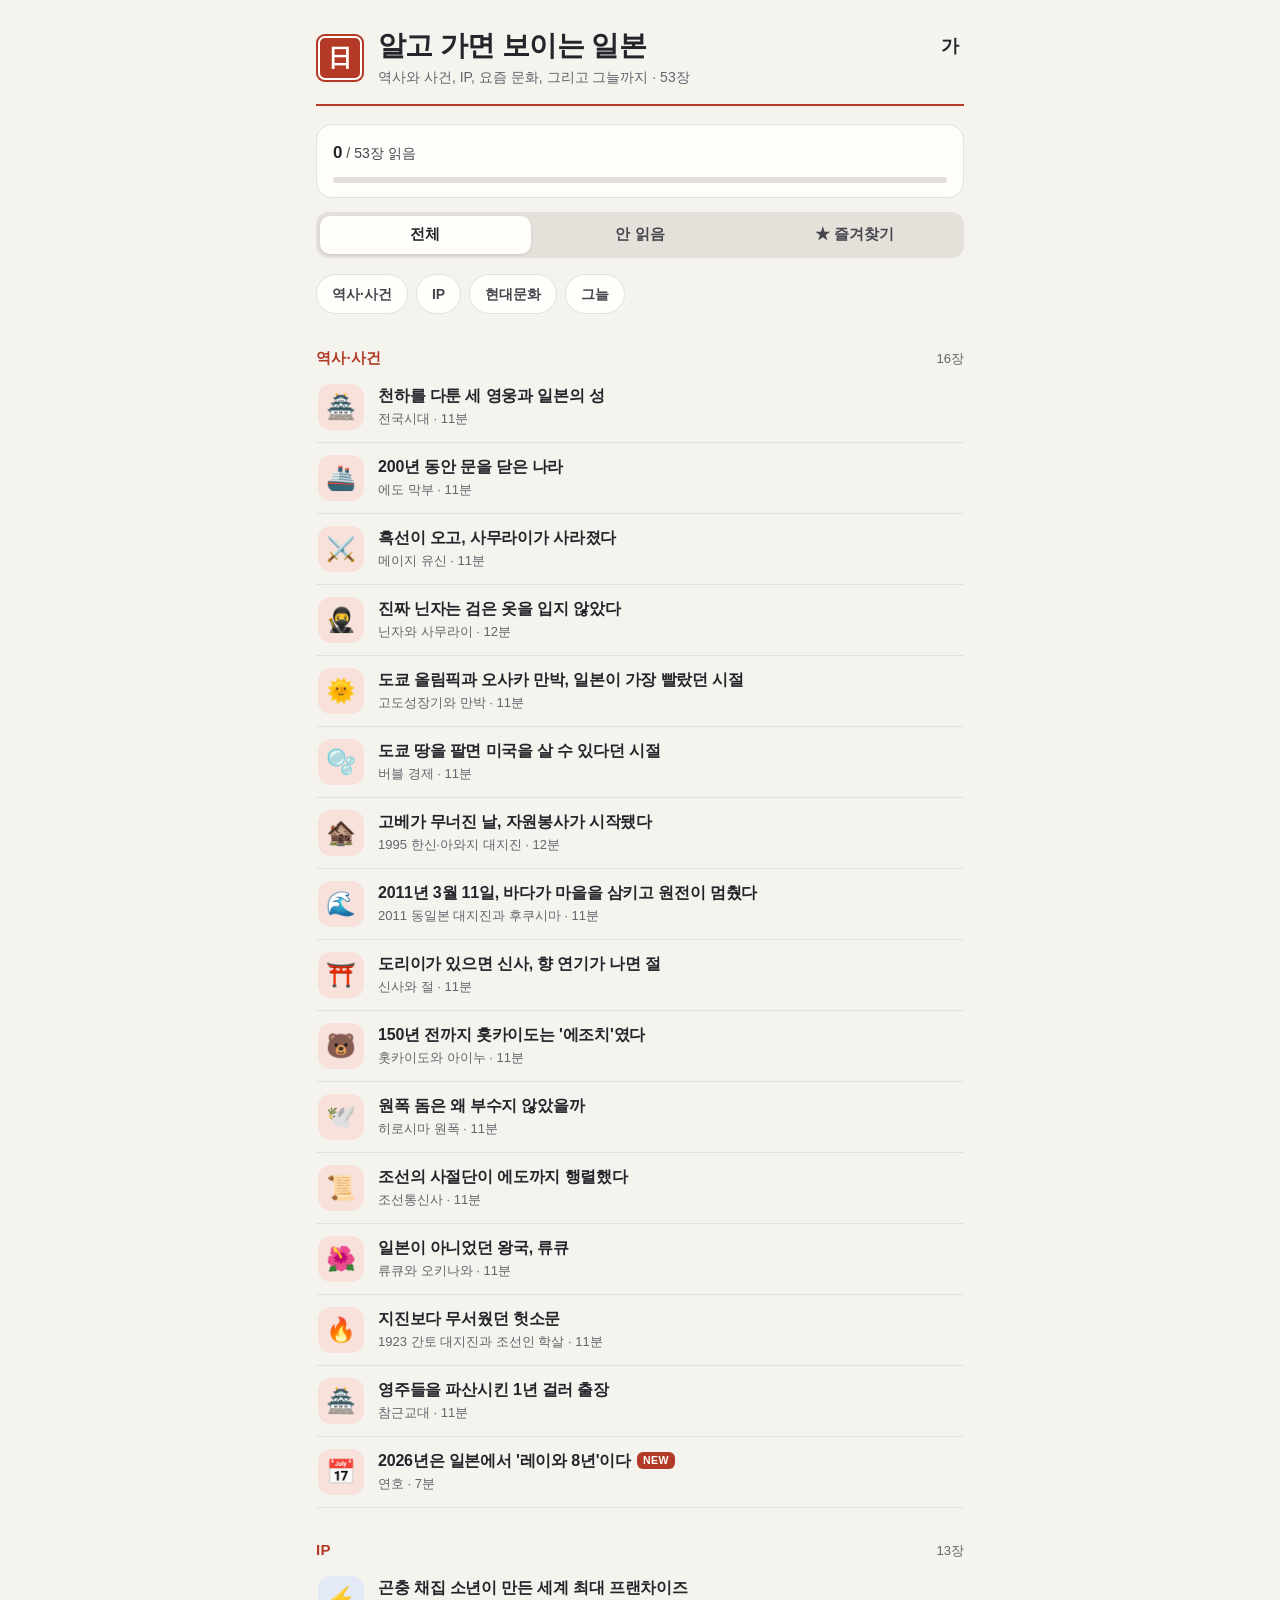
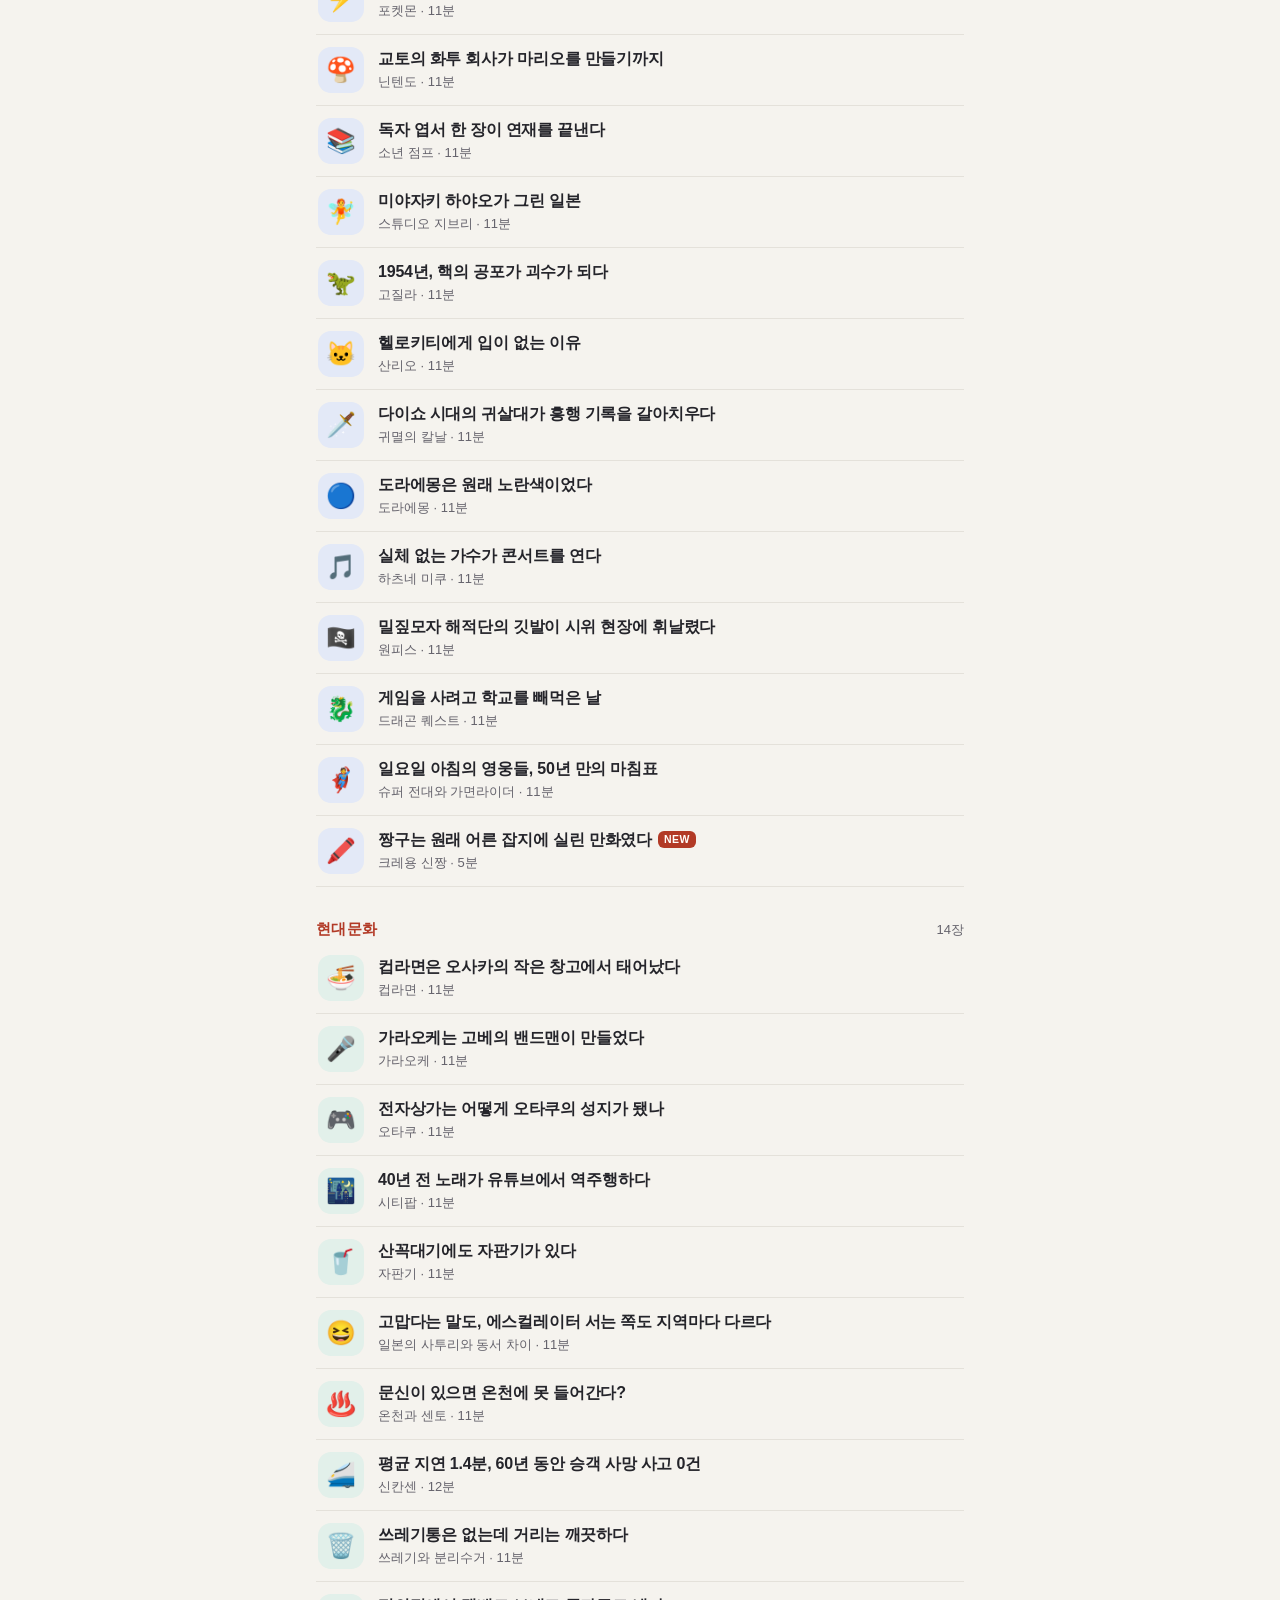
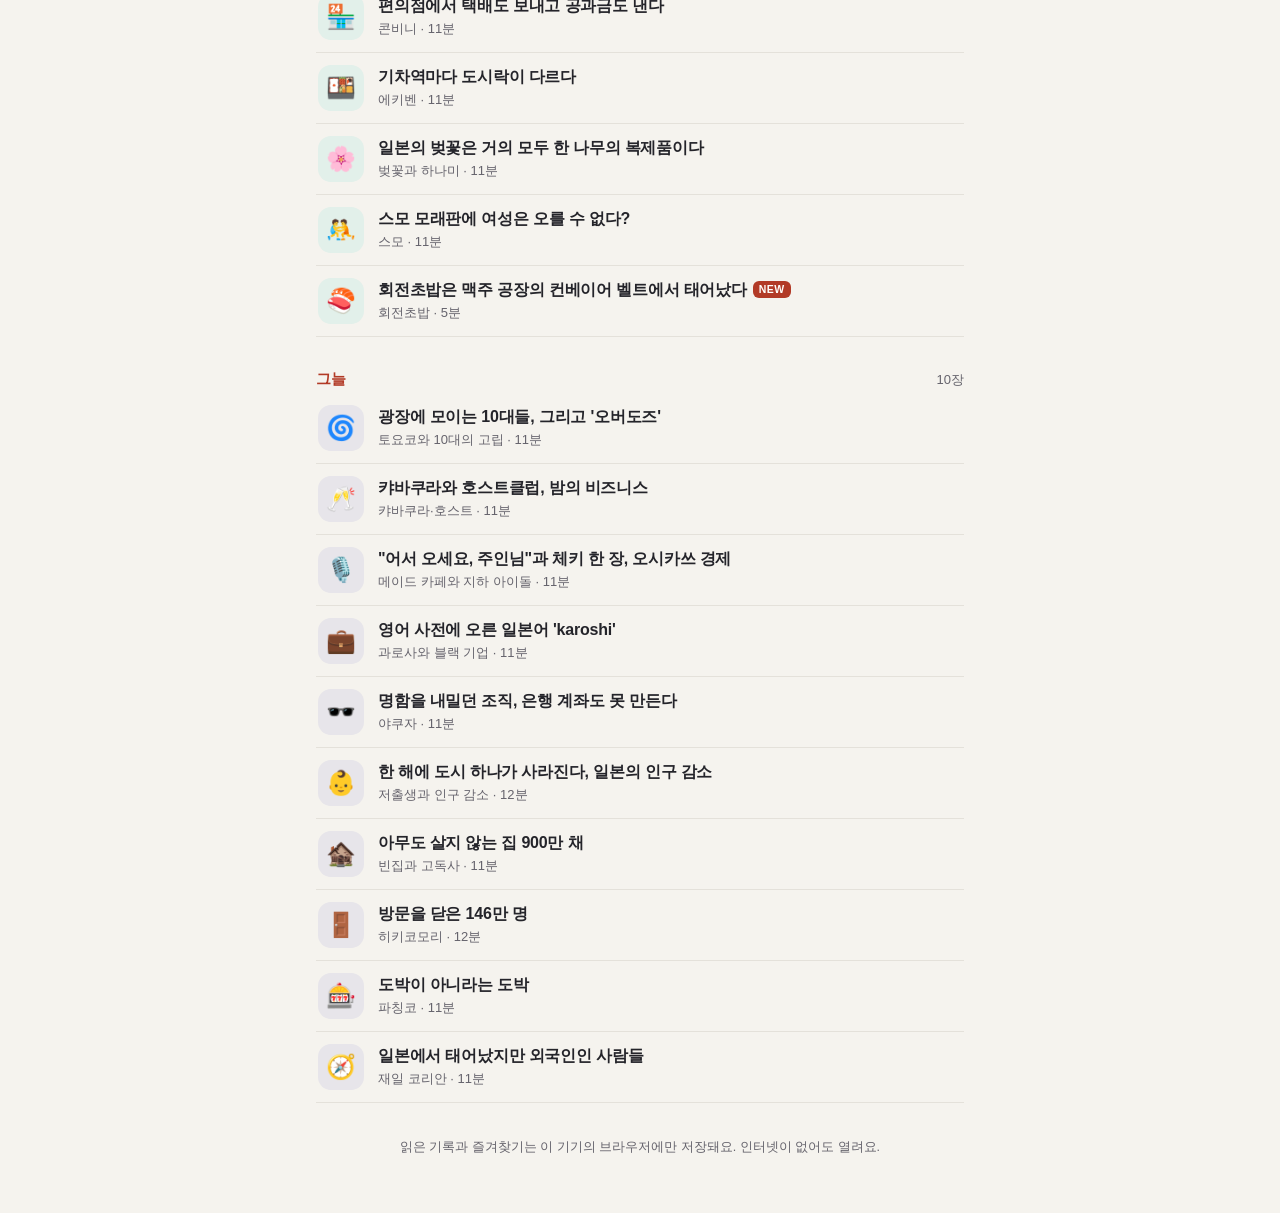
==== japan.html @ f86b81c9 "교양 앱 세 개 첫 배포 10분 상식, 알고 가면 보이는 일본, 알고 보면 새로운 한국을 HTML 파일 하나씩으로 올리고, 세 앱으로 가는 첫 화면(index.html)을 더했다." ====
<!doctype html>
<html lang="ko" data-app="japan" data-motif="waves">
<head>
<meta charset="utf-8">
<meta name="viewport" content="width=device-width,initial-scale=1,viewport-fit=cover">
<meta name="color-scheme" content="light dark">
<meta name="theme-color" content="#f5f3ee" media="(prefers-color-scheme: light)">
<meta name="theme-color" content="#141519" media="(prefers-color-scheme: dark)">
<title>알고 가면 보이는 일본</title>
<!--
  ✏️ 내용 고치는 법 (Claude 없이)
  메모장 같은 편집기로 이 파일을 열고 '카드 데이터 시작'을 검색하세요.
  · 카드 하나 = <article> 부터 </article> 까지 한 덩어리예요.
      id          영문·숫자 이름. 읽음·즐겨찾기 기록이 이 이름으로 저장되니 이미 있는 id는 바꾸지 마세요.
      data-group  묶음 이름. 목록의 묶음 순서는 파일에 처음 나오는 순서예요.
      data-topic  주제 한두 단어      data-emoji  아이콘 이모지      data-new  있으면 목록에 NEW 표시
      <h2>        카드 제목
      본문        <p>문단</p>  <h3>소제목</h3>  <ul><li>항목</li></ul>  <strong>강조</strong>  <aside>상자</aside>
                  (일본·한국 앱: <div class="scene">장면</div>, <div class="tip">💡 팁</div>)
  · 새 카드는 비슷한 카드 하나를 통째로 복사해 원하는 자리에 붙이고, id를 새 이름(예: n4)으로 바꾸면 돼요.
  · 목록, 장 수, 이전·다음 버튼, 읽는 시간은 파일을 열 때 카드 데이터를 보고 자동으로 만들어져요.
  · 카카오톡 미리보기처럼 자바스크립트가 꺼진 화면은 파일에 미리 적어 둔 목록을 보여 줘요.
    카드를 새로 넣었다면 작업 파일 폴더에서  python build.py --refresh "이 파일.html"  을 실행하면 그 목록도 맞춰져요.
-->
<script>(function(r){r.classList.add('js');r.lang='ko';r.dataset.app='japan';r.dataset.motif='waves';try{var t=JSON.parse(localStorage.getItem('culture:theme')||'"auto"');if(t!=='auto')r.dataset.theme=t;r.dataset.fs=JSON.parse(localStorage.getItem('culture:fs')||'1')}catch(e){}})(document.documentElement)</script>
<style>:root{--bg:#f5f3ee;--surface:#fffefb;--ink:#24242a;--ink2:#46454d;--mute:#65636c;--line:#e4e1da;--accent:#b23a26;--soft:#f7e5df;--hl:#f6d3c8;--info:#e8eef6;--infoInk:#22406a;--tip:#e8eef6;--tipInk:#22406a;--barbg:rgba(245,243,238,.97);--t0:#f7e1da;--t1:#e3e9f7;--t2:#e2f0ea;--t3:#e7e5ea;color-scheme:light;--fs:17px;--gut:16px}
@media (prefers-color-scheme:dark){:root:not([data-theme="light"]){--bg:#141519;--surface:#1d1e24;--ink:#e9e8ee;--ink2:#cfced6;--mute:#9b99a4;--line:#33343c;--accent:#f27c60;--soft:#3a221d;--hl:#55291f;--info:#1b2434;--infoInk:#b3c8e8;--tip:#1b2434;--tipInk:#b3c8e8;--barbg:rgba(20,21,25,.97);--t0:#3b231d;--t1:#1f2638;--t2:#1c3029;--t3:#2a2a30;color-scheme:dark}}
:root[data-theme="dark"]{--bg:#141519;--surface:#1d1e24;--ink:#e9e8ee;--ink2:#cfced6;--mute:#9b99a4;--line:#33343c;--accent:#f27c60;--soft:#3a221d;--hl:#55291f;--info:#1b2434;--infoInk:#b3c8e8;--tip:#1b2434;--tipInk:#b3c8e8;--barbg:rgba(20,21,25,.97);--t0:#3b231d;--t1:#1f2638;--t2:#1c3029;--t3:#2a2a30;color-scheme:dark}
:root[data-fs="0"]{--fs:15px}:root[data-fs="1"]{--fs:17px}:root[data-fs="2"]{--fs:19px}:root[data-fs="3"]{--fs:21px}
.grp[data-gi='0'] .tile{background:var(--t0)}.grp[data-gi='1'] .tile{background:var(--t1)}.grp[data-gi='2'] .tile{background:var(--t2)}.grp[data-gi='3'] .tile{background:var(--t3)}.grp[data-gi='4'] .tile{background:var(--t0)}.grp[data-gi='5'] .tile{background:var(--t1)}.grp[data-gi='6'] .tile{background:var(--t2)}.grp[data-gi='7'] .tile{background:var(--t3)}
*{box-sizing:border-box}
[hidden]{display:none!important}
html{-webkit-text-size-adjust:100%;text-size-adjust:100%;background:var(--bg)}
:root{padding-top:env(safe-area-inset-top,0px);padding-bottom:env(safe-area-inset-bottom,0px)}
body::before{content:"";position:fixed;inset:0 0 auto;height:env(safe-area-inset-top,0px);z-index:10;background:var(--bg)}
body{margin:0;background:var(--bg);color:var(--ink);font-family:-apple-system,BlinkMacSystemFont,"Apple SD Gothic Neo","Pretendard","Noto Sans KR","Malgun Gothic",sans-serif;font-size:16px;line-height:1.6;word-break:keep-all;overflow-wrap:break-word;-webkit-font-smoothing:antialiased;-webkit-tap-highlight-color:transparent}
a{color:inherit}
button{font:inherit;color:inherit;touch-action:manipulation;cursor:pointer}
html:not(.js) .js-only{display:none!important}
.wrap{max-width:680px;margin:0 auto;padding-block:0 56px;padding-left:max(var(--gut),env(safe-area-inset-left,0px));padding-right:max(var(--gut),env(safe-area-inset-right,0px))}

/* ── 화면 전환 ── */
.card{display:none}
html:not(.js) .card:target{display:block}
html:not(.js) body:has(.card:target) .home{display:none}
html.js .card.cur{display:block}
html.js[data-view="card"] .home{display:none}

/* ── 홈 ── */
.top{display:flex;align-items:flex-start;justify-content:space-between;gap:12px;padding:28px 0 6px}
.brand{display:flex;gap:14px;align-items:center;min-width:0}
.mark{flex:none;display:grid;place-items:center;width:48px;height:48px;border-radius:14px;background:var(--accent);color:var(--surface);font-weight:800;font-size:20px;letter-spacing:-.5px}
.top h1{margin:0;font-size:25px;line-height:1.3;letter-spacing:-.6px;font-weight:800}
.sub{margin:3px 0 0;color:var(--mute);font-size:14px;line-height:1.5}
html[data-motif="waves"] .mark{border-radius:9px;font-family:"Hiragino Mincho ProN","Yu Mincho","Noto Serif JP",serif;font-size:24px;font-weight:700;box-shadow:inset 0 0 0 2px var(--accent),inset 0 0 0 4px var(--surface)}
html[data-motif="waves"] .top{border-bottom:2px solid var(--accent);padding-bottom:16px;margin-bottom:4px}
html[data-motif="obang"] .home::before{content:"";display:block;height:5px;margin:0 calc(-1*var(--gut));background:linear-gradient(90deg,#2d68b0 0 20%,#c7392e 20% 40%,#e3b13b 40% 60%,#f3efe6 60% 80%,#2a2a2a 80%)}
html[data-motif="obang"] .mark{border-radius:50%}
html[data-motif="dots"] .mark{font-variant-numeric:tabular-nums;font-size:21px;letter-spacing:-1px}

.ib{flex:none;display:grid;place-items:center;width:44px;height:44px;margin:-4px -8px 0 0;border:0;border-radius:12px;background:transparent;font-size:18px;font-weight:700}
.ib:active{background:var(--soft)}

.stats{margin:18px 0 0;padding:14px 16px;border-radius:16px;background:var(--surface);border:1px solid var(--line)}
.sline{display:flex;justify-content:space-between;font-size:14px;color:var(--ink2)}
.sline b{font-size:17px;color:var(--ink)}
.nfav{color:var(--accent);font-weight:700}
.meter{height:6px;margin-top:10px;border-radius:9px;background:var(--line);overflow:hidden}
.meter i{display:block;height:100%;width:0;border-radius:9px;background:var(--accent);transition:width .4s}
.resume{display:flex;align-items:center;gap:10px;margin-top:12px;padding-top:12px;border-top:1px solid var(--line);text-decoration:none;font-size:14.5px}
.resume span{flex:none;color:var(--accent);font-weight:700}
.resume b{flex:1;min-width:0;font-weight:600;white-space:nowrap;overflow:hidden;text-overflow:ellipsis}
.resume::after{content:"›";color:var(--mute);font-size:20px;line-height:1}

.filters{display:flex;gap:4px;margin:14px 0 0;padding:4px;border-radius:13px;background:var(--line)}
.filters button{flex:1;min-height:38px;border:0;border-radius:10px;background:transparent;font-size:14.5px;font-weight:600;color:var(--ink2)}
.filters button[aria-selected="true"]{background:var(--surface);color:var(--ink);box-shadow:0 1px 3px rgba(0,0,0,.12)}

.chips{display:flex;gap:8px;overflow-x:auto;margin:14px calc(-1*var(--gut)) 0;padding:2px var(--gut);scrollbar-width:none}
.chips::-webkit-scrollbar{display:none}
.chips a{flex:none;padding:8px 15px;border-radius:999px;background:var(--surface);border:1px solid var(--line);font-size:14px;font-weight:600;color:var(--ink2);text-decoration:none}

.grp{scroll-margin-top:12px}
.gh{display:flex;justify-content:space-between;align-items:baseline;margin:30px 0 2px;font-size:15px;font-weight:800;color:var(--accent);letter-spacing:.02em}
.gc{font-size:13px;font-weight:500;color:var(--mute);letter-spacing:0}
.toc{list-style:none;margin:0;padding:0}
.toc li{border-bottom:1px solid var(--line);scroll-margin-top:30vh}
.toc a{display:flex;align-items:center;gap:14px;min-height:68px;padding:12px 2px;text-decoration:none}
.toc a:active{background:var(--soft)}
.tile{flex:none;display:grid;place-items:center;width:46px;height:46px;border-radius:13px;font-size:24px;line-height:1}
.t{flex:1;min-width:0;font-size:16px;font-weight:650;line-height:1.42;letter-spacing:-.2px}
.f{display:block;margin-top:2px;font-size:13px;font-weight:400;color:var(--mute);letter-spacing:0}
.new{display:inline-block;vertical-align:2px;margin-left:6px;padding:1px 6px;border-radius:6px;background:var(--accent);color:var(--surface);font-size:10.5px;font-weight:800;letter-spacing:.04em}
.st{flex:none;display:flex;gap:4px;color:var(--accent);font-size:15px;font-weight:700}
li.fav .st::before{content:"★"}
li.read .st::after{content:"✓"}
li.read .t{color:var(--mute)}
li.read .tile{opacity:.6}
li.flash{animation:flash 1.6s ease-out}
@keyframes flash{0%,30%{background:var(--soft)}100%{background:transparent}}
.empty{margin:36px 0;padding:22px;border-radius:16px;background:var(--surface);border:1px dashed var(--line);text-align:center;color:var(--ink2);font-size:15px}
.foot{margin:34px 0 0;text-align:center;font-size:12.5px;color:var(--mute)}

/* ── 카드 ── */
.bar{position:sticky;top:env(safe-area-inset-top,0px);z-index:5;display:flex;align-items:center;gap:2px;margin:0 calc(-1*var(--gut));padding:0 calc(var(--gut) - 6px);min-height:50px;background:var(--barbg);-webkit-backdrop-filter:saturate(1.5) blur(16px);backdrop-filter:saturate(1.5) blur(16px);border-bottom:1px solid var(--line)}
.back{flex:none;display:flex;align-items:center;min-height:44px;padding:0 10px 0 6px;font-size:16px;font-weight:600;color:var(--accent);text-decoration:none}
.bt{flex:1;min-width:0;text-align:center;font-size:13.5px;font-weight:600;color:var(--mute);white-space:nowrap;overflow:hidden;text-overflow:ellipsis}
.bar .ib{margin:0}
.fav{font-size:21px;color:var(--mute)}
.fav[aria-pressed="true"]{color:var(--accent)}
.prog{position:absolute;left:0;right:0;bottom:-1px;height:2px;background:var(--accent);transform:scaleX(0);transform-origin:0 50%}
.ch{padding:26px 0 6px}
.meta{font-size:13px;color:var(--mute);margin-bottom:10px;letter-spacing:.01em}
.card h2{margin:0 0 18px;font-size:calc(var(--fs) * 1.42);line-height:1.38;letter-spacing:-.03em;font-weight:800;text-wrap:balance}
.ch .em{display:block;font-size:44px;line-height:1;margin-bottom:14px}

.card{font-size:var(--fs);line-height:1.8;letter-spacing:-.005em}
.card p{margin:0 0 1.15em;text-wrap:pretty}
.card h3{margin:2.3em 0 .75em;font-size:1.13em;line-height:1.45;font-weight:750;letter-spacing:-.02em}
.card h3::before{content:"";display:block;width:22px;height:3px;margin-bottom:.8em;border-radius:3px;background:var(--accent)}
.card ul{margin:0 0 1.15em;padding-left:1.15em}
.card li{margin:.35em 0;padding-left:.15em}
.card li::marker{color:var(--accent)}
.card strong{font-weight:700;background:linear-gradient(transparent 60%,var(--hl) 60%);padding:0 1px}
.card aside,.card .tip{margin:0 0 1.15em;padding:14px 16px;border-radius:14px;background:var(--info);color:var(--infoInk);font-size:.93em;line-height:1.72}
.card aside strong,.card .tip strong{background:none;color:inherit}
.card .scene{margin:0 0 1.6em;padding:3px 0 3px 15px;border-left:3px solid var(--accent);color:var(--ink2)}
.card .tag{display:block;margin-bottom:5px;font-size:12.5px;font-weight:700;color:var(--accent);letter-spacing:.02em}
.card .key{margin:1.4em 0 1.15em;padding:14px 16px;border-radius:14px;background:var(--soft);font-weight:700}

.end{margin-top:2.6em;padding-top:22px;border-top:1px solid var(--line)}
.done-btn{display:flex;align-items:center;justify-content:center;gap:8px;width:100%;min-height:54px;border:1.5px solid var(--accent);border-radius:15px;background:transparent;color:var(--accent);font-size:16px;font-weight:700}
.done-btn .ck{display:grid;place-items:center;width:22px;height:22px;border-radius:50%;border:1.5px solid currentColor;font-size:13px}
.done-btn[aria-pressed="true"]{background:var(--accent);color:var(--surface)}
.pager{display:grid;grid-template-columns:1fr 1fr;gap:10px;margin-top:14px}
.pager a,.pager .done{display:flex;flex-direction:column;gap:4px;min-height:84px;padding:12px 14px;border-radius:14px;background:var(--surface);border:1px solid var(--line);text-decoration:none;font-size:14.5px;font-weight:600;line-height:1.45}
.pager a span,.pager .done span{font-size:12.5px;font-weight:700;color:var(--accent)}
.pager .nx,.pager .done{text-align:right}

.tolist{display:block;margin:16px 0 0;padding:10px;text-align:center;font-size:14.5px;font-weight:600;color:var(--mute);text-decoration:none}

/* ── 자바스크립트가 꺼진 화면(파일 미리보기 등) ── */
.nojs-back{display:none}
html:not(.js) body:has(.card:target) .nojs-back{position:sticky;top:env(safe-area-inset-top,0px);z-index:5;display:inline-flex;align-items:center;min-height:40px;margin:10px 0 0;padding:0 16px;border-radius:999px;background:var(--surface);border:1px solid var(--line);font-size:15px;font-weight:700;color:var(--accent);text-decoration:none}
html:not(.js) .card{scroll-margin-top:calc(60px + env(safe-area-inset-top,0px))}
html:not(.js) .card::before{content:attr(data-emoji) "  " attr(data-group) " · " attr(data-topic);display:block;padding:22px 0 10px;font-size:14px;line-height:1.5;color:var(--mute)}

/* ── 설정 시트 ── */
.sheet{position:fixed;inset:0;z-index:20;display:flex;align-items:flex-end;background:rgba(0,0,0,.38);animation:fade .18s}
.panel{width:100%;max-width:680px;margin:0 auto;padding:8px max(20px,env(safe-area-inset-right,0px)) calc(18px + env(safe-area-inset-bottom,0px)) max(20px,env(safe-area-inset-left,0px));border-radius:22px 22px 0 0;background:var(--surface);animation:up .22s cubic-bezier(.2,.8,.3,1)}
.grab{width:38px;height:5px;margin:0 auto 12px;border-radius:5px;background:var(--line)}
.panel h2{margin:0 0 14px;font-size:18px}
.row{margin:0 0 14px}
.rl{display:block;margin-bottom:7px;font-size:13.5px;font-weight:700;color:var(--mute)}
.seg{display:flex;gap:4px;padding:4px;border-radius:13px;background:var(--line)}
.seg button{flex:1;min-height:40px;border:0;border-radius:10px;background:transparent;font-size:14.5px;font-weight:600;color:var(--ink2)}
.seg button[aria-pressed="true"]{background:var(--bg);color:var(--ink);box-shadow:0 1px 3px rgba(0,0,0,.14)}
.preview{margin:0 0 18px;padding:12px 14px;border-radius:12px;background:var(--bg);font-size:var(--fs);line-height:1.75}
.reset,.close{display:block;width:100%;min-height:48px;border:0;border-radius:13px;font-size:15.5px;font-weight:700}
.reset{background:transparent;color:var(--mute);font-weight:600;margin-bottom:6px}
.reset[data-armed]{color:var(--accent);font-weight:700}
.close{background:var(--accent);color:var(--surface)}
.toast{position:fixed;left:50%;bottom:calc(24px + env(safe-area-inset-bottom,0px));z-index:30;max-width:calc(100% - 40px);padding:11px 18px;border-radius:999px;background:var(--ink);color:var(--bg);font-size:14.5px;font-weight:600;opacity:0;transform:translate(-50%,12px);transition:opacity .2s,transform .2s;pointer-events:none}
.toast.on{opacity:1;transform:translate(-50%,0)}
@keyframes fade{from{opacity:0}}
@keyframes up{from{transform:translateY(40px);opacity:.4}}
@media (prefers-reduced-motion:reduce){*{animation:none!important;transition:none!important}}
@media (min-width:700px){.top h1{font-size:28px}.card h2{font-size:calc(var(--fs) * 1.55)}}
</style>
</head>
<body>
<div class="wrap">
<div class="home" id="list">
<header class="top"><div class="brand"><span class="mark">日</span><div><h1>알고 가면 보이는 일본</h1><p class="sub">역사와 사건, IP, 요즘 문화, 그리고 그늘까지 · <span class="ntotal">53</span>장</p></div></div>
<button class="ib aa js-only" type="button" aria-label="읽기 설정">가</button></header>
<div class="stats js-only"><div class="sline"><span><b class="nread">0</b> / <span class="ntotal">53</span>장 읽음</span><span class="nfav"></span></div><div class="meter"><i></i></div>
<a class="resume" hidden href="#"><span>이어 읽기</span><b></b></a></div>
<div class="filters js-only" role="tablist"><button type="button" data-f="all" aria-selected="true">전체</button><button type="button" data-f="unread" aria-selected="false">안 읽음</button><button type="button" data-f="fav" aria-selected="false">★ 즐겨찾기</button></div>
<nav class="chips"><a href="#g0">역사·사건</a><a href="#g1">IP</a><a href="#g2">현대문화</a><a href="#g3">그늘</a></nav>
<p class="empty" hidden></p>
<div id="toc"><section class="grp" id="g0" data-gi="0"><h2 class="gh">역사·사건<span class="gc"><span class="gread"></span>16장</span></h2><ol class="toc"><li id="i-c0" data-id="c0"><a href="#c0"><span class="tile">🏯</span><span class="t">천하를 다툰 세 영웅과 일본의 성<span class="f">전국시대 · 11분</span></span><span class="st" aria-hidden="true"></span></a></li><li id="i-c1" data-id="c1"><a href="#c1"><span class="tile">🚢</span><span class="t">200년 동안 문을 닫은 나라<span class="f">에도 막부 · 11분</span></span><span class="st" aria-hidden="true"></span></a></li><li id="i-c2" data-id="c2"><a href="#c2"><span class="tile">⚔️</span><span class="t">흑선이 오고, 사무라이가 사라졌다<span class="f">메이지 유신 · 11분</span></span><span class="st" aria-hidden="true"></span></a></li><li id="i-c3" data-id="c3"><a href="#c3"><span class="tile">🥷</span><span class="t">진짜 닌자는 검은 옷을 입지 않았다<span class="f">닌자와 사무라이 · 12분</span></span><span class="st" aria-hidden="true"></span></a></li><li id="i-c4" data-id="c4"><a href="#c4"><span class="tile">🌞</span><span class="t">도쿄 올림픽과 오사카 만박, 일본이 가장 빨랐던 시절<span class="f">고도성장기와 만박 · 11분</span></span><span class="st" aria-hidden="true"></span></a></li><li id="i-c5" data-id="c5"><a href="#c5"><span class="tile">🫧</span><span class="t">도쿄 땅을 팔면 미국을 살 수 있다던 시절<span class="f">버블 경제 · 11분</span></span><span class="st" aria-hidden="true"></span></a></li><li id="i-c6" data-id="c6"><a href="#c6"><span class="tile">🏚️</span><span class="t">고베가 무너진 날, 자원봉사가 시작됐다<span class="f">1995 한신·아와지 대지진 · 12분</span></span><span class="st" aria-hidden="true"></span></a></li><li id="i-c7" data-id="c7"><a href="#c7"><span class="tile">🌊</span><span class="t">2011년 3월 11일, 바다가 마을을 삼키고 원전이 멈췄다<span class="f">2011 동일본 대지진과 후쿠시마 · 11분</span></span><span class="st" aria-hidden="true"></span></a></li><li id="i-c8" data-id="c8"><a href="#c8"><span class="tile">⛩️</span><span class="t">도리이가 있으면 신사, 향 연기가 나면 절<span class="f">신사와 절 · 11분</span></span><span class="st" aria-hidden="true"></span></a></li><li id="i-c9" data-id="c9"><a href="#c9"><span class="tile">🐻</span><span class="t">150년 전까지 홋카이도는 '에조치'였다<span class="f">홋카이도와 아이누 · 11분</span></span><span class="st" aria-hidden="true"></span></a></li><li id="i-c10" data-id="c10"><a href="#c10"><span class="tile">🕊️</span><span class="t">원폭 돔은 왜 부수지 않았을까<span class="f">히로시마 원폭 · 11분</span></span><span class="st" aria-hidden="true"></span></a></li><li id="i-c11" data-id="c11"><a href="#c11"><span class="tile">📜</span><span class="t">조선의 사절단이 에도까지 행렬했다<span class="f">조선통신사 · 11분</span></span><span class="st" aria-hidden="true"></span></a></li><li id="i-c12" data-id="c12"><a href="#c12"><span class="tile">🌺</span><span class="t">일본이 아니었던 왕국, 류큐<span class="f">류큐와 오키나와 · 11분</span></span><span class="st" aria-hidden="true"></span></a></li><li id="i-c13" data-id="c13"><a href="#c13"><span class="tile">🔥</span><span class="t">지진보다 무서웠던 헛소문<span class="f">1923 간토 대지진과 조선인 학살 · 11분</span></span><span class="st" aria-hidden="true"></span></a></li><li id="i-c14" data-id="c14"><a href="#c14"><span class="tile">🏯</span><span class="t">영주들을 파산시킨 1년 걸러 출장<span class="f">참근교대 · 11분</span></span><span class="st" aria-hidden="true"></span></a></li><li id="i-n1" data-id="n1"><a href="#n1"><span class="tile">📅</span><span class="t">2026년은 일본에서 '레이와 8년'이다<span class="new">NEW</span><span class="f">연호 · 7분</span></span><span class="st" aria-hidden="true"></span></a></li></ol></section><section class="grp" id="g1" data-gi="1"><h2 class="gh">IP<span class="gc"><span class="gread"></span>13장</span></h2><ol class="toc"><li id="i-c15" data-id="c15"><a href="#c15"><span class="tile">⚡</span><span class="t">곤충 채집 소년이 만든 세계 최대 프랜차이즈<span class="f">포켓몬 · 11분</span></span><span class="st" aria-hidden="true"></span></a></li><li id="i-c16" data-id="c16"><a href="#c16"><span class="tile">🍄</span><span class="t">교토의 화투 회사가 마리오를 만들기까지<span class="f">닌텐도 · 11분</span></span><span class="st" aria-hidden="true"></span></a></li><li id="i-c17" data-id="c17"><a href="#c17"><span class="tile">📚</span><span class="t">독자 엽서 한 장이 연재를 끝낸다<span class="f">소년 점프 · 11분</span></span><span class="st" aria-hidden="true"></span></a></li><li id="i-c18" data-id="c18"><a href="#c18"><span class="tile">🧚</span><span class="t">미야자키 하야오가 그린 일본<span class="f">스튜디오 지브리 · 11분</span></span><span class="st" aria-hidden="true"></span></a></li><li id="i-c19" data-id="c19"><a href="#c19"><span class="tile">🦖</span><span class="t">1954년, 핵의 공포가 괴수가 되다<span class="f">고질라 · 11분</span></span><span class="st" aria-hidden="true"></span></a></li><li id="i-c20" data-id="c20"><a href="#c20"><span class="tile">🐱</span><span class="t">헬로키티에게 입이 없는 이유<span class="f">산리오 · 11분</span></span><span class="st" aria-hidden="true"></span></a></li><li id="i-c21" data-id="c21"><a href="#c21"><span class="tile">🗡️</span><span class="t">다이쇼 시대의 귀살대가 흥행 기록을 갈아치우다<span class="f">귀멸의 칼날 · 11분</span></span><span class="st" aria-hidden="true"></span></a></li><li id="i-c22" data-id="c22"><a href="#c22"><span class="tile">🔵</span><span class="t">도라에몽은 원래 노란색이었다<span class="f">도라에몽 · 11분</span></span><span class="st" aria-hidden="true"></span></a></li><li id="i-c23" data-id="c23"><a href="#c23"><span class="tile">🎵</span><span class="t">실체 없는 가수가 콘서트를 연다<span class="f">하츠네 미쿠 · 11분</span></span><span class="st" aria-hidden="true"></span></a></li><li id="i-c24" data-id="c24"><a href="#c24"><span class="tile">🏴‍☠️</span><span class="t">밀짚모자 해적단의 깃발이 시위 현장에 휘날렸다<span class="f">원피스 · 11분</span></span><span class="st" aria-hidden="true"></span></a></li><li id="i-c25" data-id="c25"><a href="#c25"><span class="tile">🐉</span><span class="t">게임을 사려고 학교를 빼먹은 날<span class="f">드래곤 퀘스트 · 11분</span></span><span class="st" aria-hidden="true"></span></a></li><li id="i-c26" data-id="c26"><a href="#c26"><span class="tile">🦸</span><span class="t">일요일 아침의 영웅들, 50년 만의 마침표<span class="f">슈퍼 전대와 가면라이더 · 11분</span></span><span class="st" aria-hidden="true"></span></a></li><li id="i-n2" data-id="n2"><a href="#n2"><span class="tile">🖍️</span><span class="t">짱구는 원래 어른 잡지에 실린 만화였다<span class="new">NEW</span><span class="f">크레용 신짱 · 5분</span></span><span class="st" aria-hidden="true"></span></a></li></ol></section><section class="grp" id="g2" data-gi="2"><h2 class="gh">현대문화<span class="gc"><span class="gread"></span>14장</span></h2><ol class="toc"><li id="i-c27" data-id="c27"><a href="#c27"><span class="tile">🍜</span><span class="t">컵라면은 오사카의 작은 창고에서 태어났다<span class="f">컵라면 · 11분</span></span><span class="st" aria-hidden="true"></span></a></li><li id="i-c28" data-id="c28"><a href="#c28"><span class="tile">🎤</span><span class="t">가라오케는 고베의 밴드맨이 만들었다<span class="f">가라오케 · 11분</span></span><span class="st" aria-hidden="true"></span></a></li><li id="i-c29" data-id="c29"><a href="#c29"><span class="tile">🎮</span><span class="t">전자상가는 어떻게 오타쿠의 성지가 됐나<span class="f">오타쿠 · 11분</span></span><span class="st" aria-hidden="true"></span></a></li><li id="i-c30" data-id="c30"><a href="#c30"><span class="tile">🌃</span><span class="t">40년 전 노래가 유튜브에서 역주행하다<span class="f">시티팝 · 11분</span></span><span class="st" aria-hidden="true"></span></a></li><li id="i-c31" data-id="c31"><a href="#c31"><span class="tile">🥤</span><span class="t">산꼭대기에도 자판기가 있다<span class="f">자판기 · 11분</span></span><span class="st" aria-hidden="true"></span></a></li><li id="i-c32" data-id="c32"><a href="#c32"><span class="tile">😆</span><span class="t">고맙다는 말도, 에스컬레이터 서는 쪽도 지역마다 다르다<span class="f">일본의 사투리와 동서 차이 · 11분</span></span><span class="st" aria-hidden="true"></span></a></li><li id="i-c33" data-id="c33"><a href="#c33"><span class="tile">♨️</span><span class="t">문신이 있으면 온천에 못 들어간다?<span class="f">온천과 센토 · 11분</span></span><span class="st" aria-hidden="true"></span></a></li><li id="i-c34" data-id="c34"><a href="#c34"><span class="tile">🚄</span><span class="t">평균 지연 1.4분, 60년 동안 승객 사망 사고 0건<span class="f">신칸센 · 12분</span></span><span class="st" aria-hidden="true"></span></a></li><li id="i-c35" data-id="c35"><a href="#c35"><span class="tile">🗑️</span><span class="t">쓰레기통은 없는데 거리는 깨끗하다<span class="f">쓰레기와 분리수거 · 11분</span></span><span class="st" aria-hidden="true"></span></a></li><li id="i-c36" data-id="c36"><a href="#c36"><span class="tile">🏪</span><span class="t">편의점에서 택배도 보내고 공과금도 낸다<span class="f">콘비니 · 11분</span></span><span class="st" aria-hidden="true"></span></a></li><li id="i-c37" data-id="c37"><a href="#c37"><span class="tile">🍱</span><span class="t">기차역마다 도시락이 다르다<span class="f">에키벤 · 11분</span></span><span class="st" aria-hidden="true"></span></a></li><li id="i-c38" data-id="c38"><a href="#c38"><span class="tile">🌸</span><span class="t">일본의 벚꽃은 거의 모두 한 나무의 복제품이다<span class="f">벚꽃과 하나미 · 11분</span></span><span class="st" aria-hidden="true"></span></a></li><li id="i-c39" data-id="c39"><a href="#c39"><span class="tile">🤼</span><span class="t">스모 모래판에 여성은 오를 수 없다?<span class="f">스모 · 11분</span></span><span class="st" aria-hidden="true"></span></a></li><li id="i-n3" data-id="n3"><a href="#n3"><span class="tile">🍣</span><span class="t">회전초밥은 맥주 공장의 컨베이어 벨트에서 태어났다<span class="new">NEW</span><span class="f">회전초밥 · 5분</span></span><span class="st" aria-hidden="true"></span></a></li></ol></section><section class="grp" id="g3" data-gi="3"><h2 class="gh">그늘<span class="gc"><span class="gread"></span>10장</span></h2><ol class="toc"><li id="i-c40" data-id="c40"><a href="#c40"><span class="tile">🌀</span><span class="t">광장에 모이는 10대들, 그리고 '오버도즈'<span class="f">토요코와 10대의 고립 · 11분</span></span><span class="st" aria-hidden="true"></span></a></li><li id="i-c41" data-id="c41"><a href="#c41"><span class="tile">🥂</span><span class="t">캬바쿠라와 호스트클럽, 밤의 비즈니스<span class="f">캬바쿠라·호스트 · 11분</span></span><span class="st" aria-hidden="true"></span></a></li><li id="i-c42" data-id="c42"><a href="#c42"><span class="tile">🎙️</span><span class="t">"어서 오세요, 주인님"과 체키 한 장, 오시카쓰 경제<span class="f">메이드 카페와 지하 아이돌 · 11분</span></span><span class="st" aria-hidden="true"></span></a></li><li id="i-c43" data-id="c43"><a href="#c43"><span class="tile">💼</span><span class="t">영어 사전에 오른 일본어 'karoshi'<span class="f">과로사와 블랙 기업 · 11분</span></span><span class="st" aria-hidden="true"></span></a></li><li id="i-c44" data-id="c44"><a href="#c44"><span class="tile">🕶️</span><span class="t">명함을 내밀던 조직, 은행 계좌도 못 만든다<span class="f">야쿠자 · 11분</span></span><span class="st" aria-hidden="true"></span></a></li><li id="i-c45" data-id="c45"><a href="#c45"><span class="tile">👶</span><span class="t">한 해에 도시 하나가 사라진다, 일본의 인구 감소<span class="f">저출생과 인구 감소 · 12분</span></span><span class="st" aria-hidden="true"></span></a></li><li id="i-c46" data-id="c46"><a href="#c46"><span class="tile">🏚️</span><span class="t">아무도 살지 않는 집 900만 채<span class="f">빈집과 고독사 · 11분</span></span><span class="st" aria-hidden="true"></span></a></li><li id="i-c47" data-id="c47"><a href="#c47"><span class="tile">🚪</span><span class="t">방문을 닫은 146만 명<span class="f">히키코모리 · 12분</span></span><span class="st" aria-hidden="true"></span></a></li><li id="i-c48" data-id="c48"><a href="#c48"><span class="tile">🎰</span><span class="t">도박이 아니라는 도박<span class="f">파칭코 · 11분</span></span><span class="st" aria-hidden="true"></span></a></li><li id="i-c49" data-id="c49"><a href="#c49"><span class="tile">🧭</span><span class="t">일본에서 태어났지만 외국인인 사람들<span class="f">재일 코리안 · 11분</span></span><span class="st" aria-hidden="true"></span></a></li></ol></section></div>
<p class="foot">읽은 기록과 즐겨찾기는 이 기기의 브라우저에만 저장돼요. 인터넷이 없어도 열려요.</p>
</div>
<a class="nojs-back" href="#list">‹ 목록</a>

<!-- ═══════════════ 카드 데이터 시작 ═══════════════ -->
<main id="cards">
<article class="card" id="c0" data-group="역사·사건" data-topic="전국시대" data-emoji="🏯">
<h2>천하를 다툰 세 영웅과 일본의 성</h2>
<div class="scene"><span class="tag">👀 장면</span>게임 『노부나가의 야망』을 켜면 일본 지도가 수십 개의 색으로 조각나 있어요. 각 색은 서로 싸우는 영주, 다이묘의 땅이에요. 『인왕』이나 『세키로』 같은 게임도 이 시대의 피 튀기는 전장을 배경으로 하죠.<br>그리고 일본을 여행하면 어느 지방에 가든 이 시대에 쌓은 성과 그 흔적을 만나요. 효고현의 새하얀 히메지성, 나가노현의 검은 마쓰모토성, 규슈의 구마모토성, 그리고 도심 한가운데 솟은 오사카성까지요.</div>
<h3>백 년 동안의 전쟁</h3>
<p>15세기 후반, 일본의 권력은 무너져 있었어요. 형식상으로는 교토의 천황과 무로마치 막부의 쇼군이 있었지만, 실제로 나라를 다스릴 힘이 없었어요.<br>1467년 쇼군의 후계자 다툼을 두고 '오닌의 난'이 벌어졌어요. 교토가 잿더미가 될 만큼 10년 넘게 이어진 이 싸움 뒤로, 전국의 영주들은 쇼군의 말을 듣지 않고 서로 땅을 빼앗으며 싸우기 시작했어요.<br>이렇게 약 100년 동안 전국이 전쟁터가 된 시대를 <strong>전국시대(戦国時代, 센고쿠 지다이)</strong> 라고 불러요.</p>
<p>이 혼란을 끝낸 게 세 사람이에요. 오다 노부나가, 도요토미 히데요시, 도쿠가와 이에야스. 일본 사람들은 이 셋을 '세 영웅(三英傑)'이라고 불러요.</p>
<h3>오다 노부나가, 기존 질서를 부순 사람</h3>
<p>노부나가는 지금의 나고야 근처, 오와리 지방의 작은 영주 집안에서 태어났어요. 젊은 시절 이상한 옷차림으로 돌아다녀 '오와리의 멍청이'라는 소리를 들었어요.<br>그런데 1560년, 그는 일본을 놀라게 해요. 2만 명이 넘는 대군을 이끌고 교토로 향하던 강력한 영주 이마가와 요시모토를, 훨씬 적은 병력으로 기습해 쓰러뜨렸거든요. '오케하자마 전투'예요.</p>
<p>노부나가는 새로운 것을 과감하게 받아들였어요.</p>
<ul><li>조총: 포르투갈 사람들이 전해 준 신무기 조총을 대량으로 사들여 전투에 썼어요. 1575년 나가시노 전투에서 조총 부대로 강력한 기마 군단을 무너뜨린 것으로 유명해요</li><li>자유 시장: 상인 조합의 특권을 없애고 누구나 장사할 수 있게 해서 경제를 살렸어요</li><li>기독교 선교사: 서양 문물에 호기심이 많아 선교사들을 만나고 교회를 짓게 허락했어요</li></ul>
<p>반면 자신에게 맞서는 세력은 가차 없이 짓밟았어요. 1571년에는 반대 세력과 손잡은 거대 사찰 엔랴쿠지를 불태우고 수많은 승려와 사람들을 죽였어요. 그래서 게임과 애니에서 노부나가는 흔히 '마왕'으로 그려져요.</p>
<p>천하 통일을 눈앞에 둔 1582년, 노부나가는 교토의 혼노지라는 절에 머물다 가장 믿던 부하 아케치 미쓰히데의 배신으로 목숨을 잃어요. 이 '혼노지의 변'은 일본 역사 최대의 미스터리 가운데 하나라, 지금도 배신의 이유를 두고 온갖 추측이 나와요.</p>
<h3>도요토미 히데요시, 농민에서 천하인으로</h3>
<p>노부나가의 뜻을 이어받은 건 도요토미 히데요시예요. 그는 무사도 아닌 가난한 농민 출신이었어요.<br>노부나가의 짚신을 품에 넣어 따뜻하게 데워 두었다가 신겨 드려 눈에 들었다는 유명한 일화가 전해져요. 지어낸 이야기일 가능성이 높지만, 그만큼 눈치 빠르고 사람 마음을 잘 읽는 인물로 기억돼요.</p>
<p>히데요시는 1590년 마침내 일본 전국을 통일했어요. 그리고 1583년부터 오사카에 거대한 성을 쌓기 시작했어요. 이게 오사카성이에요. 금박을 입힌 화려한 성은 그의 권력을 상징했어요.<br>그는 전국의 논밭을 조사해 세금을 정하고, 농민들이 가진 칼과 무기를 거둬들여 무사와 농민의 신분을 분명히 나눴어요. 농민 출신인 그가 다른 농민이 자기처럼 올라오지 못하게 문을 닫은 셈이죠.</p>
<aside>한국 사람에게 히데요시는 다른 이름으로 기억돼요. 1592년 조선을 침략한 임진왜란의 장본인이에요.<br>7년에 걸친 전쟁은 조선 땅에 큰 상처를 남겼고, 이순신 장군의 활약도 이 전쟁에서 나왔어요. 1598년 히데요시가 병으로 죽자 일본군은 철수했어요. 이때 조선에서 끌려간 도공들이 일본 도자기 문화를 크게 바꿔 놓기도 했어요.</aside>
<h3>도쿠가와 이에야스, 기다린 사람</h3>
<p>마지막 승자는 도쿠가와 이에야스예요. 어린 시절 다른 영주의 인질로 자라며 참는 법을 배운 사람이었어요.<br>히데요시가 살아 있는 동안 그는 충실한 부하로 엎드려 있었어요. 그리고 히데요시가 죽자 움직였죠. 1600년 '세키가하라 전투'에서 도요토미 쪽 세력을 꺾고, 1603년 에도(지금의 도쿄)에 막부를 열어 쇼군이 됐어요.</p>
<p>그래도 오사카성에는 여전히 히데요시의 어린 아들 히데요리와 그 어머니 요도도노가 남아 있었어요. 이에야스는 1614년 겨울과 1615년 여름, 두 차례에 걸쳐 오사카성을 공격했어요.<br>결국 성은 불타 함락됐고, 히데요리와 요도도노는 스스로 목숨을 끊었어요. 도요토미 가문은 이렇게 사라지고, 이후 260년 넘게 이어지는 도쿠가와의 시대가 열렸어요.</p>
<h3>두견새로 보는 세 사람</h3>
<p>일본에는 세 영웅의 성격을 비교하는 유명한 시가 있어요. "두견새가 울지 않는다면?"이라는 질문에 세 사람이 각각 이렇게 답했다는 거예요.</p>
<ul><li>노부나가: 울지 않으면 죽여 버려라</li><li>히데요시: 울지 않으면 울게 만들어 보이마</li><li>이에야스: 울지 않으면 울 때까지 기다리마</li></ul>
<p>세 사람이 실제로 한 말은 아니고, 후대 사람들이 성격을 풍자해서 지은 거예요. 과감함, 재치, 인내. 결국 천하를 차지한 건 기다린 사람이었죠.</p>
<h3>게임 속 전국시대</h3>
<p>전국시대는 일본 대중문화의 영원한 단골 무대예요.<br>1983년 게임 회사 코에이가 내놓은 『노부나가의 야망』은 일본 지도 위에서 다이묘가 되어 천하 통일을 겨루는 전략 게임이에요. 40년 넘게 시리즈가 이어지고 있어요. 수백 명의 적을 혼자 쓸어버리는 액션 게임 『전국무쌍』도 이 시대의 무장들이 주인공이죠.</p>
<p>재밌는 건 인물들의 캐릭터가 작품마다 제각각이라는 거예요. 노부나가는 어떤 작품에서는 잔혹한 마왕, 어떤 작품에서는 시대를 앞서간 혁신가예요. 게임 『Fate』 시리즈나 여러 애니에서는 아예 여성 캐릭터로 바뀌어 등장하기도 해요.<br>일본 공영방송 NHK가 해마다 1년 동안 방영하는 역사 드라마 '대하드라마'도 전국시대를 가장 자주 다뤄요. 세 영웅과 그 주변 인물들의 이야기는 수십 년째 새로운 해석으로 다시 만들어지고 있어요.</p>
<h3>지금의 오사카성은 몇 번째일까</h3>
<p>오사카성에 가면 알아 둘 반전이 있어요. 지금 서 있는 천수각은 히데요시가 지은 성 그대로가 아니에요.<br>히데요시의 성은 1615년 전쟁으로 불탔어요. 도쿠가와 막부는 그 위에 흙을 덮어 버리고 완전히 새로운 성을 쌓았어요. 도요토미의 흔적을 지우려고요. 그 성의 천수각도 1665년 벼락을 맞아 불타 버렸어요.<br>지금의 천수각은 1931년 오사카 시민들의 모금으로 다시 지은 거예요. 그것도 철근 콘크리트로요. 그래서 안에는 엘리베이터가 있고, 내부는 이 시대의 역사를 소개하는 박물관이에요.<br>발굴 조사에서는 도쿠가와의 성 아래 깊은 곳에 히데요시 시절의 돌담이 묻혀 있다는 것도 확인됐어요.</p>
<h3>전국의 성, 옛 모습 그대로인 곳은 12곳</h3>
<p>일본 곳곳에 성이 있지만, 에도 시대 이전에 지은 천수각이 그대로 남은 곳은 <strong>12곳</strong>뿐이에요. '현존 12천수'라고 불러요. 나머지는 전쟁과 화재, 메이지 시대의 철거로 사라졌다가 콘크리트로 다시 지은 경우가 많아요.<br>현존 12천수는 북쪽 아오모리부터 남쪽 시코쿠까지 흩어져 있어요.</p>
<ul><li>도호쿠: 히로사키성(아오모리현). 봄이면 성 둘레 벚꽃이 일본 최고로 꼽혀요</li><li>주부: 마쓰모토성(나가노현), 마루오카성(후쿠이현), 이누야마성(아이치현)</li><li>간사이: 히코네성(시가현), 히메지성(효고현)</li><li>주고쿠: 마쓰에성(시마네현), 빗추마쓰야마성(오카야마현). 빗추마쓰야마성은 해발 400m 넘는 산 위에 있어 가을 아침 '구름 위의 성'으로 유명해요</li><li>시코쿠: 마루가메성(가가와현), 마쓰야마성·우와지마성(에히메현), 고치성(고치현)</li></ul>
<p>이 가운데 히메지성, 마쓰모토성, 히코네성, 이누야마성, 마쓰에성 다섯 곳은 천수각이 국보예요. 흰 벽이 날개를 편 백로 같다는 히메지성은 1993년 일본 최초의 세계문화유산 가운데 하나가 됐고, 검은 외벽의 마쓰모토성은 '까마귀성'이라는 별명이 있어요.</p>
<h3>다시 지은 성에도 이야기가 있다</h3>
<p>현존 천수가 아니라도 찾아갈 만한 성은 많아요.</p>
<ul><li>구마모토성(구마모토현): 임진왜란에도 나섰던 가토 기요마사가 쌓은 성으로, 위로 갈수록 가팔라지는 돌담이 유명해요. 2016년 구마모토 지진으로 크게 부서졌고, 2021년 천수각 복구를 마쳤어요. 돌담 전체 복구는 2050년대까지 이어질 예정이에요</li><li>에도성(도쿄): 지금의 황거예요. 천수각은 1657년 대화재로 불탄 뒤 다시 짓지 않아서, 황거 동쪽 정원에 커다란 받침돌만 남아 있어요</li><li>나고야성(아이치현): 지붕 위 금빛 물고기 장식 '킨샤치'로 유명해요. 콘크리트 천수각을 목조로 다시 짓는 계획 때문에 2018년부터 천수각 내부에 들어갈 수 없는 상태가 이어지고 있어요</li><li>고료카쿠(홋카이도 하코다테): 막부 말기에 서양식으로 지은 별 모양 요새예요. 메이지 유신 때 구 막부군이 마지막까지 버틴 곳이에요</li><li>슈리성(오키나와): 일본식 성과 전혀 다른, 붉은 궁궐 모양의 류큐 왕국 성이에요</li></ul>
<div class="tip">💡 현존 천수는 내부가 옛 목조 그대로라 계단이 매우 가파르고, 신발을 벗고 올라가는 곳이 많아요. 치마보다 바지가 편하고, 짐은 작게 챙기세요. 반대로 콘크리트로 다시 지은 오사카성·구마모토성 천수각은 내부가 박물관이라 엘리베이터가 있어요. 전국의 성을 돌며 도장을 모으는 '일본 100명성' 스탬프 랠리도 인기예요.</div>
</article>

<article class="card" id="c1" data-group="역사·사건" data-topic="에도 막부" data-emoji="🚢">
<h2>200년 동안 문을 닫은 나라</h2>
<div class="scene"><span class="tag">👀 장면</span>일본 편의점에서 파는 폭신한 카스텔라, 튀김 요리 덴푸라, 그리고 빵을 뜻하는 일본어 「パン(판)」. 이 셋의 공통점은 뭘까요?<br>모두 약 450년 전 일본에 온 포르투갈 사람들이 남긴 흔적이에요. 그런데 그 뒤 일본은 서양 나라들에 문을 거의 닫아걸고, 200년 넘게 네덜란드 한 나라하고만 작은 인공섬 하나를 통해 교류했어요.</div>
<h3>남만인이 가져온 것들</h3>
<p>1543년, 폭풍에 휩쓸린 중국 배 한 척이 일본 남쪽의 작은 섬 다네가시마에 닿았어요. 그 배에 타고 있던 포르투갈 사람들이 일본인에게 처음으로 조총을 보여 줬어요.<br>일본인들은 이 신무기에 매료돼 곧 스스로 만들기 시작했어요. 조총은 전국시대의 전쟁 방식을 완전히 바꿔 놓았죠.</p>
<p>곧 포르투갈과 스페인 상인과 선교사들이 줄지어 찾아왔어요. 일본 사람들은 남쪽 바다에서 온 이들을 '남만인(南蛮人)'이라고 불렀어요.<br>1549년에는 예수회 선교사 프란치스코 하비에르가 와서 기독교를 전했어요. 기독교는 빠르게 퍼져서, 한때 신자가 수십만 명에 이르렀어요. 기독교로 개종한 영주, '기리시탄 다이묘'도 여럿 생겼어요.</p>
<p>이때 들어온 말과 음식이 지금도 일본어에 남아 있어요.</p>
<ul><li>パン(빵): 포르투갈어 'pão'에서</li><li>カステラ(카스텔라): 스페인의 옛 왕국 '카스티야'의 빵이라는 뜻에서 왔다는 설이 유력해요</li><li>天ぷら(덴푸라): 포르투갈어에서 왔다는 설이 널리 알려져 있어요</li><li>タバコ(담배), カルタ(카드놀이 카루타)도 이 시기에 들어온 말이에요</li></ul>
<h3>기독교를 금지하다</h3>
<p>그런데 일본의 권력자들은 점점 기독교를 위험하게 여기기 시작했어요. 신자들이 영주보다 신과 교회에 더 충성하고, 서양 나라들이 선교를 앞세워 일본을 식민지로 만들지도 모른다고 걱정했거든요.<br>도쿠가와 막부는 1610년대에 기독교를 금지하고 선교사들을 쫓아냈어요. 신자들에게는 신앙을 버리라고 강요했어요.</p>
<p>신자를 가려내는 방법도 잔인했어요. 예수나 성모 마리아가 새겨진 동판이나 목판을 발로 밟게 한 거예요. 이걸 '후미에(踏み絵)'라고 불러요. 밟지 못하면 신자로 몰려 고문을 받거나 처형됐어요.</p>
<p>1637년, 규슈의 시마바라와 아마쿠사 지역에서 무거운 세금과 기독교 탄압에 견디다 못한 농민과 신자들이 봉기했어요. 열여섯 살 소년 아마쿠사 시로를 지도자로 삼은 수만 명이 옛 성에 들어가 저항했지만, 막부의 대군에 몰살당했어요. 이 '시마바라의 난' 이후 막부는 포르투갈 사람들을 완전히 쫓아냈어요.</p>
<aside>그래도 신앙을 지킨 사람들이 있었어요. 겉으로는 불교 신자인 척하며 몰래 기도문과 의식을 대대로 전한 '숨은 기리시탄'이에요.<br>이들의 흔적이 남은 나가사키와 아마쿠사의 마을들은 2018년 유네스코 세계유산이 됐어요. 엔도 슈사쿠의 소설 『침묵』과 이를 영화로 만든 마틴 스코세이지의 『사일런스』가 바로 이 시대를 그린 작품이에요.</aside>
<h3>부채꼴 인공섬, 데지마</h3>
<p>막부는 서양과의 교류를 딱 한 나라에만 허락했어요. 네덜란드예요. 네덜란드는 개신교 나라였고, 무엇보다 "우리는 선교는 하지 않고 장사만 하겠다"고 약속했거든요.<br>대신 조건이 붙었어요. 네덜란드 상인들은 나가사키 앞바다에 만든 작은 인공섬, <strong>데지마(出島)</strong> 안에서만 지내야 했어요.</p>
<p>데지마는 부채 모양의 섬으로, 넓이가 축구장 두 개 정도밖에 안 됐어요. 다리 하나로만 육지와 이어져 있었고, 그 다리에는 늘 감시가 붙었어요.<br>네덜란드 상인들은 특별한 허가 없이는 섬 밖으로 나갈 수 없었어요. 일본인도 허가받은 관리와 통역, 상인 등만 드나들 수 있었고요. 200년 넘게 이 좁은 섬이 일본과 유럽을 잇는 거의 유일한 창이었어요.</p>
<p>네덜란드 상관장은 처음엔 해마다, 1790년부터는 4년에 한 번 에도까지 올라가 쇼군에게 인사해야 했어요. 또 네덜란드 배가 나가사키에 들어올 때마다 바깥세상 소식을 정리한 보고서 '오란다 풍설서'를 제출했고, 이 보고서는 에도의 막부로 보내졌어요. 막부는 이걸로 유럽의 전쟁과 혁명, 아편전쟁 같은 소식까지 파악했어요. 문을 닫았지만 눈과 귀는 열어 두었던 거죠.</p>
<h3>사실 문이 네 개였다</h3>
<p>'쇄국'이라고 하면 완전히 문을 닫아건 것처럼 들리지만, 실제로는 조금 달라요. 에도 막부는 네 개의 창구로 바깥과 교류했어요.</p>
<ul><li>나가사키: 네덜란드, 그리고 중국 상인들과의 무역</li><li>쓰시마: 조선과의 외교와 무역</li><li>사쓰마: 지금의 오키나와인 류큐 왕국과의 교류</li><li>마쓰마에: 북쪽 홋카이도의 아이누 사람들과의 교역</li></ul>
<p>특히 조선과는 국교를 맺고, 조선이 1607년부터 1811년까지 열두 차례 '조선 통신사'를 보냈어요. 수백 명에 이르는 사절단이 에도까지 가는 길마다 일본 사람들이 몰려나와 구경하고, 조선 선비에게 글씨나 시를 받으려고 줄을 섰다고 해요.</p>
<p>사실 '쇄국'이라는 말도 그 시대에는 쓰지 않았어요. 1801년 한 네덜란드어 통역관이 서양 책을 번역하면서 처음 만든 말이에요. 그래서 요즘 일본 역사학계에서는 '쇄국'이라는 표현이 실제 모습을 너무 단순하게 만든다는 지적도 나와요.</p>
<h3>네덜란드가 남긴 일본어</h3>
<p>포르투갈 사람들이 빵과 카스텔라를 남겼다면, 200년 넘게 데지마를 지킨 네덜란드 사람들도 많은 말을 남겼어요. 지금 일본 사람들이 매일 쓰는 단어들이에요.</p>
<ul><li>コップ(컵): 네덜란드어 'kop'에서</li><li>ビール(맥주): 네덜란드어 'bier'에서. 영어 '비어'보다 네덜란드어 발음에 가까워요</li><li>ガラス(유리): 네덜란드어 'glas'에서</li><li>ランドセル(란도셀): 일본 초등학생들이 메는 네모난 가죽 책가방이에요. 네덜란드어로 배낭을 뜻하는 'ransel'에서 왔어요</li><li>オルゴール(오르골): 네덜란드어로 오르간을 뜻하는 'orgel'에서</li></ul>
<p>일본 초등학생의 상징인 란도셀이 네덜란드어라니, 쇄국 시대의 작은 창이 얼마나 오래 흔적을 남겼는지 알 수 있어요.</p>
<h3>데지마로 들어온 서양 학문</h3>
<p>좁은 창으로도 새로운 지식은 스며들었어요. 네덜란드를 통해 들어온 서양 학문을 '난학(蘭学)'이라고 불렀어요.<br>1774년 의사 스기타 겐파쿠 등은 네덜란드어 해부학 책을 사전도 거의 없이 몇 년에 걸쳐 번역해 『해체신서』로 펴냈어요. 처형된 죄수의 몸을 직접 해부하는 모습을 보며, 책 속 그림이 동양 의학 책보다 훨씬 정확하다는 걸 확인하고 번역을 결심했다고 해요.<br>이렇게 쌓인 난학의 지식은, 뒷날 흑선이 몰려와 문을 열라고 요구했을 때 일본이 빠르게 서양을 따라잡는 밑거름이 됐어요.</p>
<p>한편 바깥과의 전쟁이 없던 이 260년 동안 일본 안에서는 독특한 문화가 꽃피었어요. 가부키 연극, 우키요에 판화, 그리고 에도 거리의 포장마차에서 팔던 스시와 소바, 덴푸라. 지금 우리가 '일본 문화' 하면 떠올리는 것들 상당수가 이 닫힌 시대에 무르익었어요.</p>
<h3>바다 건너 일본인 마을, 그리고 돌아오지 못한 사람들</h3>
<p>문을 닫기 전의 일본은 오히려 바다로 활발하게 나가던 나라였어요. 17세기 초 막부의 허가증을 받은 '주인선'이 동남아시아를 오가며 무역을 했고, 태국의 아유타야, 베트남의 호이안, 필리핀의 마닐라 같은 항구에는 일본인들이 모여 사는 '일본인 마을'이 생겼어요.<br>태국 아유타야 왕국에서는 일본인 야마다 나가마사가 일본인 용병대를 이끌며 왕실의 신임을 얻어 높은 벼슬까지 올랐다고 전해져요. 베트남 호이안에는 지금도 일본인들이 놓았다는 '일본교(내원교)'가 남아 관광 명소가 됐어요.<br>하지만 1635년 막부가 일본인의 해외 도항과 귀국을 모두 금지하면서 이 흐름은 끊겼어요. 바다 건너 살던 일본인들은 고향으로 돌아올 수 없게 됐고, 일본인 마을은 현지 사회에 녹아들며 점차 사라졌어요.</p>
<h3>모든 백성은 절에 등록하라</h3>
<p>기독교를 막는 방법은 후미에만이 아니었어요. 막부는 모든 사람이 어느 절의 신도인지 등록하게 하는 '데라우케(寺請) 제도'를 만들었어요. 절은 해마다 신도 명부를 만들어 이 사람이 기독교인이 아니라는 것을 보증했어요. 결혼, 이사, 여행을 하려면 절의 증명서가 필요했어요.<br>이렇게 절은 사실상 오늘날의 주민 등록 관청 같은 역할을 맡게 됐어요. 집안마다 대대로 한 절에 속해 장례와 제사를 맡기는 '단가(檀家)' 관계도 이때 굳어졌어요. 지금 일본에서 결혼식은 신사나 교회에서 해도 장례식은 불교식으로 치르는 경우가 많은 것도, 이 시대에 만들어진 절과 집안의 관계가 이어져 온 영향이에요.</p>
<h3>표류한 소년이 본 바깥세상, 존 만지로</h3>
<p>닫힌 나라에서 뜻밖에 바깥세상을 경험한 사람도 있었어요. 1841년 도사(지금의 고치현)의 열네 살 어부 소년 만지로는 고기잡이 중 폭풍에 떠밀려 무인도에 표류했다가 미국 포경선에 구조됐어요.<br>선장의 도움으로 미국에서 영어와 항해술, 수학을 배운 그는 '존 만지로'라는 이름으로 불렸어요. 1851년 목숨을 걸고 귀국한 만지로는 처음엔 조사를 받았지만, 곧 서양 사정에 가장 밝은 사람으로 막부에 불려 갔어요. 흑선이 온 뒤 미국 관련 번역과 통역을 도왔고, 1860년 일본 사절단의 배를 타고 다시 태평양을 건넜어요. 표류한 어부 소년이 닫힌 나라와 바깥세상을 잇는 다리가 된 거예요.</p>
<p>메이지 시대에 만지로는 영어 회화 교재를 펴내고 학교에서 영어를 가르쳤어요. 그의 고향인 고치현 도사시미즈에는 존 만지로 자료관이 있어, 그가 쓴 영어 알파벳 노트와 표류 기록을 볼 수 있어요.</p>
<div class="tip">💡 나가사키의 데지마는 복원돼 있어서 걸어서 둘러볼 수 있어요. 후쿠오카 하카타역에서 특급과 신칸센을 갈아타면 1시간 반 정도 걸려요. 나가사키 카스텔라는 바닥에 굵은 설탕 알갱이가 박혀 있는 게 특징이에요.</div>
</article>

<article class="card" id="c2" data-group="역사·사건" data-topic="메이지 유신" data-emoji="⚔️">
<h2>흑선이 오고, 사무라이가 사라졌다</h2>
<div class="scene"><span class="tag">👀 장면</span>애니 『바람의 검심』의 주인공 켄신은 칼날이 거꾸로 달린 '역날검'을 차고 다녀요. 사람을 베지 않겠다는 맹세 때문이죠. 그런데 이 이야기의 배경인 메이지 11년, 그러니까 1878년의 일본에서는 거리에서 칼을 차고 다니는 것 자체가 불법이었어요.<br>영화 『라스트 사무라이』에서 톰 크루즈가 만난 사무라이들도 같은 시대의 끝자락에 있었어요. 수백 년 동안 일본을 지배한 사무라이 계급은, 불과 10여 년 만에 역사 속으로 사라졌어요.</div>
<h3>네 척의 검은 배</h3>
<p>1853년 여름, 에도 앞바다의 우라가에 검은 연기를 내뿜는 거대한 배 네 척이 나타났어요. 미국 해군 제독 매슈 페리가 이끄는 함대였어요.<br>시커멓게 칠한 선체 때문에 일본 사람들은 이 배들을 <strong>흑선(黒船)</strong> 이라고 불렀어요. 돛 없이도 바람을 거슬러 움직이는 증기선과 거대한 대포 앞에서, 200년 넘게 문을 닫고 살던 일본은 충격에 빠졌어요.</p>
<p>페리는 미국 대통령의 편지를 내밀며 문을 열라고 요구했어요. 막부는 버티다가 이듬해 조약을 맺고 항구를 열었어요. 이어서 미국, 영국 등 여러 나라와 일본에 불리한 불평등 조약을 맺었어요.</p>
<aside>당시 에도 사람들 사이에서 유행한 풍자 노래가 있어요.<br>"태평한 잠을 깨우는 조키센, 단 네 잔에 밤에도 잠 못 드네." '조키센'은 비싼 녹차의 이름인데, 발음이 증기선(蒸気船)과 같아요. 녹차 네 잔에 잠 못 이루듯, 증기선 네 척에 나라 전체가 잠 못 이룬다는 말장난이에요.</aside>
<h3>막부가 무너지다</h3>
<p>흑선 이후 일본은 크게 흔들렸어요. 외국에 무릎 꿇은 막부에 대한 분노가 커졌고, "천황을 받들고 외적을 몰아내자"는 '존왕양이' 운동이 번졌어요.<br>그 중심에 남쪽의 두 강한 번(영지), 사쓰마와 조슈가 있었어요. 원래 서로 원수 사이였던 두 번은 1866년 손을 잡았어요. 이 동맹을 중재한 사람이 사카모토 료마예요. 그는 지금도 일본 사람들이 가장 좋아하는 역사 인물 가운데 하나로 꼽혀요.</p>
<p>1867년 마지막 쇼군 도쿠가와 요시노부는 통치권을 천황에게 돌려준다고 선언했어요. 260년 넘게 이어진 에도 막부가 끝난 거예요.<br>이듬해 1868년, 연호를 '메이지'로 바꾸고 천황 중심의 새 정부가 들어섰어요. 이 거대한 변화를 <strong>메이지 유신</strong>이라고 불러요. 막부 편에 섰던 사람들은 끝까지 저항했지만, 1년여에 걸친 내전 끝에 신정부군이 이겼어요.</p>
<p>막부 쪽에서 교토의 치안을 맡았던 무사 집단 '신센구미'는 이 시기의 비극적인 패자들이에요. 이들의 이야기는 수많은 드라마와 애니, 게임의 소재가 됐어요. 애니 『은혼』의 '진선조'도 신센구미를 바탕으로 만든 거예요.</p>
<h3>사무라이를 해체하다</h3>
<p>새 정부의 목표는 분명했어요. 서양 열강에 먹히지 않으려면, 하루빨리 서양처럼 강한 나라가 돼야 한다. 그러려면 낡은 신분 질서부터 없애야 했어요.</p>
<ul><li>1871년: 전국을 나눠 다스리던 번을 없애고, 중앙에서 관리를 보내는 현을 설치했어요(폐번치현)</li><li>1873년: 신분과 상관없이 남자라면 누구나 군대에 가는 징병제를 시작했어요. 싸움은 이제 사무라이만의 일이 아니었어요</li><li>1876년: 군인과 경찰 말고는 칼을 차고 다니지 못하게 했어요(폐도령). 같은 해 사무라이들이 받던 녹봉도 끊었어요</li></ul>
<p>사무라이의 상징이던 칼과, 대대로 받던 수입이 한꺼번에 사라졌어요. 머리 위로 틀어 올린 전통 상투 대신 짧은 머리를 하는 것도 권장됐어요.<br>『바람의 검심』에서 칼을 찬 켄신이 경찰에게 붙잡히는 장면이 나오는 게 바로 이 폐도령 때문이에요.</p>
<h3>마지막 사무라이, 사이고 다카모리</h3>
<p>모든 사무라이가 순순히 받아들인 건 아니에요. 불만을 품은 옛 사무라이들의 반란이 곳곳에서 일어났어요. 그중 가장 큰 게 1877년의 '세이난 전쟁'이에요.<br>반란을 이끈 사람은 사이고 다카모리였어요. 그는 원래 메이지 유신을 이끈 영웅 중 한 명이었지만, 정부와 갈라선 뒤 고향 사쓰마로 돌아가 있었어요. 그를 따르던 수만 명의 옛 사무라이들이 칼을 들고 일어섰어요.</p>
<p>하지만 상대는 농민 출신 병사들로 이루어진, 서양식 총포로 무장한 정부군이었어요. 반년 넘는 싸움 끝에 반란군은 무너졌고, 사이고는 스스로 목숨을 끊었어요.<br>사무라이의 시대는 이렇게 막을 내렸어요. 『라스트 사무라이』의 가쓰모토라는 인물도 사이고 다카모리를 모델 가운데 하나로 삼았어요. 도쿄 우에노 공원에는 지금도 개를 데리고 산책하는 소박한 차림의 사이고 동상이 서 있어요.</p>
<h3>소고기와 양복, 문명개화</h3>
<p>사회는 놀라운 속도로 바뀌었어요. 서양의 문물을 적극적으로 받아들이자는 이 흐름을 '문명개화'라고 불렀어요.</p>
<ul><li>1872년 '학제'를 발표해 전국에 소학교를 세우기 시작했어요. 신분과 남녀를 가리지 않고 아이들을 학교에 보내게 한 거예요</li><li>1873년 음력 대신 서양식 태양력을 쓰기 시작했어요</li><li>천 년 넘게 고기를 꺼리던 일본 사람들이 소고기를 먹기 시작했어요. 소고기를 냄비에 끓여 먹는 '규나베'가 유행했는데, 이게 오늘날 스키야키의 뿌리 가운데 하나예요</li><li>관리와 군인은 양복을 입고, 거리에는 서양식 벽돌 건물과 가스등이 들어섰어요</li></ul>
<p>정부의 핵심 인물들은 1871년부터 약 2년 가까이 미국과 유럽을 돌며 공장과 학교, 의회를 둘러봤어요. '이와쿠라 사절단'이에요. 이들이 보고 온 것들이 일본의 새로운 설계도가 됐어요.</p>
<aside>메이지 일본의 빠른 근대화는 이웃 나라들에게는 다른 얼굴로 다가왔어요. 힘을 키운 일본은 1876년 강화도 조약으로 조선에 문을 열게 했고,<br>청일전쟁과 러일전쟁을 거쳐 1910년에는 한국을 강제로 병합했어요. 같은 시대, 같은 서양의 충격 앞에서 두 나라의 운명이 크게 갈린 거예요.</aside>
<h3>공장의 나라가 되다</h3>
<p>메이지 정부는 서양을 따라잡으려고 전국에 근대 공장을 세웠어요. 이른바 '식산흥업'이에요.</p>
<ul><li>군마현 도미오카 제사장(1872): 프랑스 기술로 비단실을 뽑아 수출했어요. 전국에서 온 여공들이 기술을 배워 고향에 퍼뜨렸어요</li><li>기타큐슈 야하타 제철소(1901): 청일전쟁 배상금 일부로 세운 관영 제철소예요. 일본 중공업의 출발점이에요</li><li>나가사키 조선소: 막부 시절 시설을 이어받아 미쓰비시가 키운 조선소로, 거대한 군함과 상선을 만들었어요</li><li>홋카이도 개척: 탄광과 철도가 놓이며 석탄이 공장들을 돌렸어요</li></ul>
<p>상업 도시 오사카에도 대규모 방적 공장이 잇따라 들어서 '동양의 맨체스터'라는 별명이 붙었고, 이 흐름을 이끈 기업가 시부사와 에이이치는 지금 일본 1만 엔 지폐의 얼굴이에요. 그는 평생 500개 가까운 회사 설립에 관여해 '일본 자본주의의 아버지'로 불려요.<br>도미오카 제사장과 야하타 제철소 같은 유산들은 2014~2015년 세계유산이 됐어요. 다만 함께 등재된 나가사키의 하시마(군함도) 등에서 조선인 강제 동원이 있었다는 사실을 제대로 알리지 않는다는 한국의 비판이 이어지고 있어요.</p>
<h3>메이지를 알면 보이는 지금의 일본</h3>
<p>지금 일본 사회의 뼈대 상당수가 이 시대에 만들어졌어요.</p>
<ul><li>도도부현: 1871년 폐번치현으로 생긴 현들이 몇 차례 합쳐져 지금의 47개 도도부현이 됐어요</li><li>연호: 메이지부터 '천황 한 명에 연호 하나'라는 원칙이 생겼어요. 지금의 레이와도 이 원칙을 따라요</li><li>엔화: 1871년 '엔'이 공식 화폐 단위가 됐어요</li><li>양력과 1주 7일: 1873년 양력을 쓰면서 일요일을 쉬는 생활도 자리 잡기 시작했어요</li></ul>
<h3>1만 엔권의 얼굴, 후쿠자와 유키치</h3>
<p>2024년 새 지폐가 나오기 전까지 40년 동안 일본 1만 엔권의 얼굴은 후쿠자와 유키치였어요. 그는 막부 시절 사절단을 따라 미국과 유럽을 다녀온 뒤, 서양의 제도와 생활을 소개한 책을 잇따라 써서 큰 인기를 얻었어요. 1872년부터 펴낸 『학문의 권장』은 "하늘은 사람 위에 사람을 만들지 않았다"는 첫 문장으로 유명해요. 신분이 아니라 배움이 사람의 차이를 만든다는 메시지였어요.<br>그가 1858년 세운 난학 학교는 지금의 게이오 대학이 됐어요. 하지만 한국에서 그에 대한 평가는 복잡해요. 1885년 무렵 그의 신문에 실린 글 「탈아론」은 일본이 뒤처진 아시아 이웃과 결별하고 서양 편에 서야 한다고 주장했고, 조선과 중국을 깔보는 논조로 비판받아요. 일본 근대화의 스승이 이웃 나라에는 침략의 논리를 제공한 사람으로도 기억되는 거예요.</p>
<h3>아시아 최초의 헌법과 의회</h3>
<p>메이지 정부는 서양처럼 헌법과 의회를 갖춘 나라가 돼야 불평등 조약을 고칠 수 있다고 봤어요. 이토 히로부미는 유럽에 가서 헌법을 연구했고, 특히 왕의 권한이 강한 독일(프로이센) 헌법을 모델로 삼았어요.<br>1889년 2월 11일 '대일본제국 헌법'이 반포됐어요. 아시아에서 처음으로 헌법에 따라 의회를 연 나라가 된 거예요. 하지만 주권은 국민이 아니라 천황에게 있었고, 군대를 지휘하는 권한도 천황에게 속해 있었어요. 이 구조는 훗날 군부가 정부의 통제를 벗어나 전쟁으로 치닫는 틈이 됐어요.<br>1890년 열린 첫 제국의회 선거에서 투표할 수 있는 사람은 세금을 일정액 이상 내는 25세 이상 남성뿐이었어요. 전체 인구의 약 1% 정도였어요. 모든 성인 남성이 투표권을 얻은 건 1925년, 여성까지 투표할 수 있게 된 건 패전 뒤인 1945년이에요.</p>
<p>헌법을 반포한 2월 11일은 일본 신화 속 첫 천황이 즉위했다고 여겨진 날이에요. 이날은 지금 일본의 '건국 기념의 날'로 쉬는 날이에요.</p>
<div class="tip">💡 페리가 상륙한 가나가와현 요코스카 구리하마에는 이를 기념하는 페리 공원이 있어요. 기타큐슈의 옛 야하타 제철소 건물과 군마현의 도미오카 제사장처럼 메이지 시대의 공장 유산도 전국 곳곳에 남아 있어요.</div>
</article>

<article class="card" id="c3" data-group="역사·사건" data-topic="닌자와 사무라이" data-emoji="🥷">
<h2>진짜 닌자는 검은 옷을 입지 않았다</h2>
<div class="scene"><span class="tag">👀 장면</span>『나루토』의 닌자들은 나무 위를 날아다니고, 손으로 인을 맺어 분신술을 써요. 게임과 영화 속 닌자도 비슷하죠. 검은 옷에 복면을 쓰고, 한밤중에 지붕 위를 달리며 수리검을 던지는 모습.<br>그런데 역사학자들에 따르면, 진짜 닌자들이 검은 옷을 입고 다녔을 가능성은 낮아요. 그렇게 입으면 오히려 눈에 띄었을 테니까요.</div>
<h3>닌자는 스파이였다</h3>
<p>닌자(忍者)라는 이름은 사실 비교적 나중에 널리 쓰인 말이에요. 옛 기록에는 '시노비(忍び)', 즉 '숨어드는 사람'이라는 이름으로 많이 나와요.<br>이들의 주 업무는 암살보다 <strong>첩보</strong>였어요. 적의 성과 군대 규모를 몰래 알아 오고, 헛소문을 퍼뜨려 적을 혼란에 빠뜨리고, 때로는 성에 불을 질렀어요. 전국시대의 다이묘들은 전쟁을 이기기 위해 이런 정보 전문가들을 고용했어요.</p>
<p>닌자로 유명한 지역은 두 곳이에요. 지금의 미에현 이가와 시가현 고가예요. 산으로 둘러싸인 이 지역의 무사 집단들은 스스로 마을을 지키며 게릴라 전술과 첩보 기술을 익혔고, 여러 다이묘에게 고용돼 활약했어요.</p>
<h3>검은 옷은 무대에서 왔다</h3>
<p>그렇다면 검은 옷의 닌자 이미지는 어디서 왔을까요? 유력한 설명이 에도 시대의 연극, <strong>가부키</strong>예요.<br>가부키 무대에는 '구로코(黒子)'라는 사람들이 있어요. 온몸을 검은 옷과 두건으로 감싸고 무대에 올라, 배우의 옷을 갈아입히거나 소품을 옮기는 일을 해요. 관객들은 검은 옷을 입은 사람은 '보이지 않는 사람'으로 치자고 약속하고 공연을 봐요.<br>그래서 가부키에서 닌자가 몰래 나타나는 장면을 연출할 때, 이 구로코와 같은 검은 옷을 입혔다는 거예요. '보이지 않는 존재'라는 무대의 약속이 닌자의 상징이 된 거죠.</p>
<p>실제 닌자는 오히려 평범한 모습으로 숨어들었어요. 떠돌이 승려, 약장수, 상인, 광대, 농민으로 변장하고 적의 땅을 돌아다녔어요. 가장 뛰어난 닌자는 아무도 닌자라고 눈치채지 못한 사람이었을 거예요.<br>만화처럼 수리검을 던지거나 물 위를 걷는 기술도 대부분 과장이에요. 닌자들이 쓴 도구 중 상당수는 흔한 농기구나 생활용품을 개조한 것이었어요.</p>
<h3>이에야스를 구한 닌자</h3>
<p>역사에 이름을 남긴 닌자도 있어요. 가장 유명한 게 핫토리 한조예요.<br>1582년 오다 노부나가가 혼노지에서 살해당했을 때, 도쿠가와 이에야스는 적은 수의 부하와 함께 오사카 근처의 사카이에 머물고 있었어요. 노부나가의 동맹이었던 이에야스도 언제 공격받을지 모르는 위험한 상황이었죠.<br>이에야스 일행은 이가의 험한 산길을 넘어 자기 영지로 도망쳤는데, 이때 이가 출신인 핫토리 한조가 현지 무사들을 모아 길을 안내하고 지켜 줬다고 전해져요. 이 탈출에 성공하지 못했다면, 도쿠가와 막부도 없었을지 몰라요.</p>
<p>이 인연으로 도쿠가와 막부는 이가 출신 무사들을 에도성의 경비와 첩보에 썼어요. 지금 도쿄 황궁의 '한조몬(半蔵門)'이라는 문 이름과 지하철 '한조몬선'이 핫토리 한조에게서 왔다는 이야기가 전해져요.</p>
<h3>닌자의 비밀 교과서</h3>
<p>닌자들은 자신들의 기술을 책으로 남기기도 했어요. 가장 유명한 게 1676년에 쓰인 『만천집해(万川集海)』예요. 이가와 고가에 전해지던 닌자의 기술을 모아 정리한 일종의 백과사전이에요.<br>이 책을 펼쳐 보면 화려한 필살기보다 현실적인 생존 기술이 가득해요.</p>
<ul><li>날씨 읽기: 구름과 바람, 달의 모양으로 날씨를 예측해서, 비 오는 밤이나 바람이 강한 날을 잠입에 활용했어요</li><li>휴대 식량: 쌀가루와 약초 등을 뭉쳐 만든 작은 환약 '효로간(兵糧丸)'을 지니고 다니며 며칠씩 버텼어요. 갈증을 달래는 환약도 있었다고 해요</li><li>도구: 쇠로 만든 뾰족한 가시 '마키비시'를 뿌려 추격자의 발을 묶고, 접이식 사다리와 갈고리로 담을 넘었어요</li><li>심리전: 사람의 욕심과 두려움, 허영심을 이용해 정보를 캐내는 방법까지 적혀 있어요</li></ul>
<p>또 다른 닌자 기술서 『정인기(正忍記)』에는 변장한 신분에 맞게 말투와 몸짓, 지식까지 완벽하게 익히라는 가르침이 있어요. 약장수로 변장하면 진짜 약장수만큼 약에 대해 알아야 한다는 거죠. 닌자의 진짜 무기는 칼보다 준비와 관찰이었어요.</p>
<h3>평화의 시대, 닌자는 어디로 갔을까</h3>
<p>도쿠가와 막부가 세상을 평정하자, 전쟁터의 스파이는 설 자리를 잃었어요. 이가 출신 무사들은 에도성의 문을 지키는 경비대가 됐어요.<br>그래도 첩보의 필요가 사라지진 않았어요. 18세기 초 8대 쇼군 도쿠가와 요시무네는 '오니와반(御庭番)'이라는 비밀 조직을 만들었어요. 겉으로는 쇼군의 정원을 관리하는 사람들이었지만, 실제로는 쇼군의 명령을 직접 받아 각 지방 다이묘들의 동태와 민심을 몰래 조사하는 일을 했어요.<br>검은 옷을 입고 지붕을 뛰어다니진 않았지만, 이들이야말로 에도 시대의 진짜 '닌자'였던 셈이에요.</p>
<h3>사무라이도 생각과 달랐다</h3>
<p>닌자만큼 오해가 많은 게 사무라이예요. 우리는 사무라이 하면 일본도를 뽑아 드는 모습을 먼저 떠올리죠.<br>그런데 전쟁터에서 사무라이의 주 무기는 칼이 아니었어요. 옛날에는 말 위에서 쏘는 활이 가장 중요했고, 전국시대에는 긴 창과 조총이 싸움의 중심이었어요. 칼은 마지막 순간이나 가까이서 싸울 때의 보조 무기에 가까웠어요.<br>칼이 '사무라이의 혼'이 된 건 오히려 전쟁이 사라진 에도 시대예요. 싸울 일이 없어진 사무라이들에게 칼은 신분을 드러내는 상징이 됐어요.</p>
<p>'무사도'라는 말도 그래요. 충성과 명예를 목숨보다 중시하는 사무라이의 정신이라는 이미지는, 1899년 교육자 니토베 이나조가 영어로 쓴 책 『무사도』가 서양에서 인기를 끌며 널리 퍼졌어요.<br>서양에 일본을 소개하려고 기사도에 빗대어 사무라이 정신을 아름답게 그린 책이었는데, 이 이상화된 모습이 오히려 일본 안에서도 '전통'처럼 자리 잡았어요. 실제 사무라이들의 모습은 시대에 따라 훨씬 다양하고 현실적이었어요.</p>
<h3>세계로 퍼진 닌자</h3>
<p>닌자는 20세기 후반 세계적인 아이콘이 됐어요.<br>1967년 일본을 배경으로 한 007 영화 『두 번 산다』에는 제임스 본드를 돕는 닌자 부대가 등장했어요. 1980년대 미국에서는 닌자 영화 붐이 일었고, 거북이 네 마리가 닌자가 되는 『닌자 거북이』가 탄생했죠.<br>그리고 1999년부터 소년 점프에 연재된 『나루토』는 전 세계에서 수억 부가 팔리며, 닌자를 모르는 사람이 없게 만들었어요.</p>
<aside>닌자는 이제 학문의 대상이기도 해요. 2017년 미에 대학에는 닌자를 연구하는 국제 연구 센터가 문을 열었어요.<br>옛 닌자들이 남긴 비밀 기술서를 해독해 보면, 날씨 예측, 약초, 심리전, 기억술처럼 오늘날의 정보 요원에게도 필요한 내용이 가득해요.</aside>
<h3>여자 닌자 '구노이치'는 있었을까</h3>
<p>만화와 게임에는 '구노이치'라고 불리는 여성 닌자가 자주 나와요. 이 말은 여자를 뜻하는 한자 '女'를 쪼개면 가타카나 '구(く)', '노(ノ)', 한자 '일(一)'처럼 보인다는 데서 나온 말장난이라는 설명이 널리 알려져 있어요.<br>전국시대의 무장 다케다 신겐이 여성 첩보원들을 길러 전국에 퍼뜨렸고, 그 우두머리가 모치즈키 지요메라는 여성이었다는 이야기도 유명해요. 하지만 이 이야기를 뒷받침하는 믿을 만한 옛 기록은 거의 없어서, 후대에 만들어진 전설로 보는 역사학자가 많아요.<br>다만 여성이 첩보에 쓰인 것 자체는 충분히 있었을 법한 일이에요. 닌자 기술서에도 여성이 남성보다 의심을 덜 받아 적의 집안 깊숙이 들어가기 좋다는 식의 내용이 나와요. 화려한 싸움보다는 하녀나 순례자로 섞여 들어가 소문과 정보를 모으는 역할이었을 거예요.</p>
<h3>닌자로 먹고사는 마을들</h3>
<p>닌자는 지금 지역을 살리는 관광 자원이기도 해요. 일본에서는 2015년 '닌자의 날'이 만들어졌는데, 날짜가 2월 22일이에요. 숫자 2를 일본어로 '니'라고 읽어서, 닌자가 주문처럼 외는 "닌닌닌"과 비슷하게 들리도록 정했어요.<br>닌자의 고향 미에현 이가시는 2017년 스스로 '닌자시'를 선언했어요. 해마다 봄이면 닌자 축제가 열려 관광객과 주민이 닌자 옷을 입고 거리를 다니고, 기차역에서도 닌자 그림이 그려진 열차가 달려요. 시가현 고카시에는 비밀 문과 숨은 방, 함정이 있는 에도 시대 닌자 저택이 남아 있어 실제 닌자 가문의 집을 들여다볼 수 있어요.<br>해외 관광객 사이에서도 닌자 체험은 인기예요. 닌자 옷을 입고 수리검 던지기와 벽 오르기를 해 보는 체험 시설이 도쿄와 교토 등 대도시에도 생겼어요.</p>
<h3>닌자 붐을 만든 소설과 영화</h3>
<p>지금의 닌자 이미지를 굳힌 건 1950~60년대의 소설과 만화, 영화예요. 1958년 작가 야마다 후타로는 이가와 고가의 닌자들이 기상천외한 초능력 대결을 벌이는 소설 『고가 인법첩』을 써서 큰 인기를 끌었어요. 인간을 넘어선 닌자 기술을 겨루는 이야기 방식은 뒤에 수많은 만화와 게임으로 이어졌어요.<br>만화가 시라토 산페이는 『닌자무예장』과 『가무이전』에서 가난한 농민과 신분 차별 속에서 살아가는 닌자를 그렸어요. 1962년 영화 『시노비노모노』는 역사 자료를 바탕으로 실제 닌자의 생활을 그려 닌자 영화 붐을 일으켰어요.<br>이렇게 문학과 대중문화가 만든 닌자가 TV와 해외 영화를 거쳐 세계로 퍼졌고, 결국 『나루토』의 세계로까지 이어졌어요.</p>
<h3>이가와 고가는 정말 라이벌이었을까</h3>
<p>소설과 만화에서는 이가 닌자와 고가 닌자가 원수처럼 싸우는 장면이 자주 나와요. 하지만 실제로 산 하나를 사이에 둔 두 지역은 적이라기보다 이웃이었어요. 전국시대의 이가는 무사들이 모여 스스로 마을을 다스리는 자치 조직을 꾸렸고, 이웃 고가의 무사 조직과 서로 돕기로 약속하기도 했어요.<br>이가에 큰 비극이 닥친 건 1581년이에요. 천하 통일을 서두르던 오다 노부나가가 대군을 보내 이가를 공격했어요. 이 '덴쇼 이가의 난'으로 이가는 초토화됐고, 살아남은 무사들은 전국으로 흩어졌어요. 이듬해 이에야스가 이가의 산길을 넘어 도망칠 때 이가 사람들이 그를 도운 것도, 노부나가에 대한 원한과 새 주인을 찾으려는 사정이 겹친 결과라는 해석이 있어요.</p>
<div class="tip">💡 미에현 이가우에노의 이가류 닌자 박물관에서는 비밀 문과 숨은 계단이 있는 닌자 저택을 볼 수 있고, 수리검 던지기 체험도 할 수 있어요. 시가현 고카에도 닌자 마을이 있고, 도치기현 닛코의 테마파크 '에도 원더랜드'에서도 닌자 공연을 볼 수 있어요.</div>
</article>

<article class="card" id="c4" data-group="역사·사건" data-topic="고도성장기와 만박" data-emoji="🌞">
<h2>도쿄 올림픽과 오사카 만박, 일본이 가장 빨랐던 시절</h2>
<div class="scene"><span class="tag">👀 장면</span>극장판 『크레용 신짱: 어른 제국의 역습』(2001)에서, 신짱의 아빠와 엄마를 비롯한 온 동네 어른들이 갑자기 옛날로 돌아간 것처럼 행동해요. 그 한가운데에 황금 얼굴을 한 이상한 탑이 서 있어요.<br>우라사와 나오키의 만화 『20세기 소년』에도 같은 탑이 나와요. 이 탑의 이름은 <strong>태양의 탑</strong>. 1970년 만국박람회의 상징이에요. 일본 사람들에게 이 탑은 경제가 끝없이 커지던 '고도성장기'의 기억 그 자체예요.</div>
<h3>해마다 10%씩 자란 나라</h3>
<p>1950년대 중반부터 1970년대 초까지, 일본 경제는 해마다 평균 10% 가까이 성장했어요. 이 시기를 <strong>고도성장기</strong>라고 불러요.<br>패전 직후의 폐허에서 불과 20여 년 만에, 1968년 일본의 국민총생산(GNP)은 서독을 넘어 자본주의 국가 가운데 미국 다음 2위가 됐어요.<br>한국전쟁 때 미군의 물자 주문이 몰린 '조선 특수'가 첫 불씨였어요. 이후 철강, 조선, 자동차, 가전제품 공장이 태평양 연안을 따라 줄지어 들어섰어요.</p>
<h3>집집마다 들어온 '삼종의 신기'</h3>
<p>생활도 크게 바뀌었어요. 1950년대 후반 사람들이 가장 갖고 싶어 한 세 가지 가전, <strong>흑백 TV·세탁기·냉장고</strong>를 천황가의 보물에 빗대 '삼종의 신기'라고 불렀어요.<br>1960년대 후반에는 <strong>컬러 TV·에어컨·자동차</strong>가 '새 삼종의 신기(3C)'가 됐어요.<br>도시로 몰려든 젊은 가족들은 교외의 콘크리트 아파트 단지 '단치'에 살며 이 가전을 하나씩 들였어요. 식탁 의자에 앉아 밥을 먹고, 수세식 화장실을 쓰는 서양식 생활이 이때 퍼졌어요.</p>
<h3>1964년, 도쿄 올림픽</h3>
<p>고도성장의 첫 무대는 1964년 <strong>도쿄 올림픽</strong>이었어요. 아시아에서 처음 열린 올림픽이었어요.<br>개막 9일 전에는 세계 최초의 고속철도 도카이도 신칸센이 개통했고, 도쿄에는 수도고속도로와 모노레일이 새로 놓였어요. 전 세계에 위성으로 생중계된 첫 올림픽이기도 해요.<br>개막식에서 성화를 들고 계단을 오른 마지막 주자는 1945년 8월 6일 히로시마현에서 태어난 열아홉 살 청년 사카이 요시노리였어요. 원폭의 폐허에서 태어난 세대가 새 일본의 상징이 된 거예요.</p>
<p>올림픽을 앞두고 서두른 공사의 흔적도 남았어요. 도쿄의 상징인 니혼바시 다리 바로 위로 고가 고속도로가 지나가게 된 거예요. 하늘을 가린 이 고속도로는 수십 년 동안 '도쿄 개발의 상처'로 불렸고, 지금은 2040년 무렵까지 땅속으로 옮기는 공사가 진행되고 있어요.</p>
<h3>1970년, 6,400만 명이 몰린 만박</h3>
<p>그리고 1970년 3월부터 9월까지, 오사카 북쪽 스이타시의 센리 언덕에서 아시아 최초의 <strong>만국박람회</strong>가 열렸어요. 주제는 '인류의 진보와 조화'였어요.<br>여섯 달 동안 약 6,400만 명이 다녀갔어요. 당시 일본 인구가 1억 명 남짓이었으니 전국에서 수학여행과 단체 관광으로 몰려든 셈이에요. 이 기록은 2010년 상하이 엑스포 때까지 역대 최다였어요.</p>
<ul><li>월석: 가장 인기 있던 미국관에서는 전해에 아폴로 12호가 가져온 달의 돌을 보려고 몇 시간씩 줄을 섰어요</li><li>미래의 물건: 들고 다니는 무선 전화, 움직이는 보도(무빙워크)가 선보였어요</li><li>패스트푸드: 켄터키 프라이드치킨이 행사장에 시험 매장을 열었고, 그해 나고야에 일본 1호점을 냈어요</li></ul>
<h3>태양의 탑과 오카모토 다로</h3>
<p>태양의 탑을 만든 사람은 "예술은 폭발이다"라는 말로 유명한 예술가 <strong>오카모토 다로</strong>예요. 그는 첨단 기술을 자랑하는 박람회 한가운데, 건축가 단게 겐조가 설계한 거대한 지붕에 구멍을 뚫고 70m 높이의 원시적인 탑을 솟아오르게 했어요.<br>탑에는 꼭대기의 황금 얼굴(미래), 몸통의 얼굴(현재), 뒷면의 검은 얼굴(과거)이 있어요. 지하에 있던 네 번째 얼굴 '지하의 태양'은 박람회가 끝난 뒤 행방불명돼 지금도 찾지 못했어요.<br>오카모토는 젊은 시절 파리에서 피카소에 충격을 받았고, 귀국 뒤에는 불꽃처럼 꿈틀거리는 조몬 토기를 보고 "여기에 일본의 진짜 힘이 있다"고 외쳤어요. 원폭의 비극을 그린 그의 거대한 벽화 『내일의 신화』는 멕시코에서 행방불명됐다가 2003년 발견돼, 지금은 도쿄 시부야역 연결 통로에 걸려 있어요.<br>박람회가 끝나고 대부분의 건물은 헐렸지만, 태양의 탑은 남겨 달라는 목소리에 힘입어 살아남았어요. 2018년부터는 탑 내부도 다시 공개되고 있어요.</p>
<h3>성장의 그늘, 공해병</h3>
<p>빠른 성장에는 대가가 따랐어요. 공장이 흘려보낸 폐수와 매연이 사람들의 몸을 망가뜨렸어요. 이른바 <strong>4대 공해병</strong>이에요.</p>
<ul><li>미나마타병(구마모토현): 공장 폐수 속 메틸수은이 물고기를 거쳐 사람에게 쌓여 신경을 망가뜨렸어요</li><li>니가타 미나마타병(니가타현): 같은 원인의 병이 다른 강에서도 일어났어요</li><li>이타이이타이병(도야마현): 광산에서 흘러나온 카드뮴이 뼈를 약하게 만들어, 환자들이 "아프다, 아프다(이타이)"라고 외쳤다는 데서 이름이 붙었어요</li><li>욧카이치 천식(미에현): 석유화학 단지의 매연으로 천식 환자가 크게 늘었어요</li></ul>
<p>1970년 국회는 공해 관련 법을 한꺼번에 고쳐 '공해 국회'로 불렸고, 이듬해 환경청이 생겼어요. 한국도 1980년대 울산 온산 공단 주변에서 '온산병' 논란을 겪었어요.</p>
<h3>향수가 된 미래</h3>
<p>고도성장은 1973년 석유 파동으로 끝났어요. 그래서 1960년대는 일본 사람들에게 '가장 희망에 넘치던 시절'로 기억돼요.<br>『어른 제국의 역습』의 악당들이 어른들을 1970년대의 추억 속에 가둬 버리려 한 것도, 미래가 불안해진 지금보다 그때가 더 좋았다는 향수를 무기로 삼은 거예요. 영화 『ALWAYS 3번가의 석양』처럼 이 시대를 그린 작품들이 꾸준히 사랑받는 이유도 같아요.<br>반세기가 지난 2025년, 오사카의 인공섬 유메시마에서 다시 엑스포가 열려 관계자를 빼고도 약 2,560만 명이 찾았어요. 둘레 약 2km의 거대한 나무 지붕 '그랜드 링'은 세계 최대 목조 건축물로 기네스 기록에 올랐어요.</p>
<h3>국회를 둘러싼 30만 명, 1960년 안보 투쟁</h3>
<p>고도성장의 문을 연 해는 거리의 함성과 함께 시작됐어요. 1960년 기시 노부스케 총리가 미국과 맺은 안보 조약을 고치려 하자, 일본이 다시 전쟁에 휘말릴 수 있다며 반대 운동이 전국으로 번졌어요. 학생과 노동자 수십만 명이 도쿄의 국회를 둘러쌌고, 6월 15일에는 국회에 들어가려던 시위대와 경찰이 충돌하는 과정에서 도쿄대 여학생 간바 미치코가 숨졌어요.<br>조약은 결국 통과됐지만 기시 내각은 물러났어요. 뒤이어 총리가 된 이케다 하야토는 정치 대립 대신 경제를 앞세우는 길을 택했어요. 정치의 계절이 끝나고 경제의 계절이 온 거예요.</p>
<h3>10년 안에 월급을 두 배로</h3>
<p>이케다 총리가 1960년 내건 약속이 '소득 배증 계획'이에요. 10년 안에 국민 소득을 두 배로 늘리겠다는 목표였어요. 공장을 짓는 기업에 세금을 깎아 주고, 도로와 항만 같은 기반 시설에 돈을 쏟았어요.<br>처음엔 허황한 약속이라는 비웃음도 있었지만, 실제 경제는 예상보다 빨리 자라 목표를 7년 만에 이뤘어요. 월급이 오르고 물건이 쏟아지면서 사람들은 해마다 조금씩 더 잘살게 된다는 것을 몸으로 느꼈어요. 이때 생긴 '열심히 일하면 내일은 오늘보다 낫다'는 믿음이 고도성장기 일본인의 공통된 감각이었어요.</p>
<h3>기차를 타고 온 '황금알'들</h3>
<p>고도성장의 공장과 가게를 채운 건 지방의 젊은이들이었어요. 1950~70년대 도호쿠와 규슈 같은 지방의 중학교 졸업생들이 학교를 통해 한꺼번에 도시의 공장, 상점, 식당에 일자리를 얻어 떠났어요. 이를 '집단 취직'이라고 불러요.<br>3월이면 이들을 태운 '집단 취직 열차'가 도쿄 우에노역에 도착했어요. 일손이 워낙 부족해 기업들은 이 15살 소년 소녀들을 '황금알'이라고 부르며 앞다퉈 데려갔어요. 부모 곁을 떠나 도시의 기숙사에서 일하며 향수를 달랜 이들의 이야기는 노래와 영화의 단골 소재가 됐어요. 이들이 나이 든 지금, 고향은 텅 비고 도시는 늙어 가는 일본의 모습으로 이어지고 있어요.</p>
<h3>1966년, 마이카 원년</h3>
<p>고도성장의 상징은 가전제품만이 아니었어요. 1955년 작은 회사였던 도쿄통신공업은 주머니에 들어가는 트랜지스터라디오를 내놓아 해외로 수출했고, 이 회사가 이름을 바꾼 것이 지금의 소니예요. 작고 싸고 튼튼한 일본 제품이 세계 시장으로 나가기 시작한 거예요.<br>1966년에는 도요타 코롤라와 닛산 서니처럼 월급쟁이 가족도 살 수 있는 값싼 승용차가 잇따라 나왔어요. 이해를 흔히 '마이카 원년'이라고 불러요. 자동차가 부자의 물건에서 가족의 물건이 된 해예요.<br>자동차가 늘자 고속도로와 교외의 대형 상점, 주말 드라이브 문화가 함께 퍼졌어요. 한편 교통사고 사망자가 한 해 1만 6천 명을 넘은 1970년 무렵에는 '교통 전쟁'이라는 말이 생길 만큼 사고가 사회 문제가 되기도 했어요.</p>
<h3>1964년, 해외여행이 자유로워지다</h3>
<p>도쿄 올림픽이 열린 1964년은 일본 사람들이 마음대로 해외여행을 떠날 수 있게 된 해이기도 해요. 그 전까지는 업무나 유학 같은 특별한 이유가 있어야 나라 밖으로 나갈 수 있었어요. 외화가 귀했기 때문이에요.<br>1964년 4월 관광 목적의 해외여행이 자유화됐지만, 가져갈 수 있는 돈은 1인당 500달러로 제한됐어요. 이듬해에는 일본항공이 비행기표와 호텔을 묶은 패키지 여행 상품을 내놓아, 깃발을 든 가이드를 따라다니는 일본인 단체 관광이 시작됐어요.<br>처음엔 월급의 몇 배가 드는 꿈의 여행이었지만, 엔화 가치가 오르고 소득이 늘면서 해외여행은 점점 흔해졌어요. 한국의 해외여행 자유화가 1989년이었으니, 일본보다 25년 늦은 셈이에요.</p>
<div class="tip">💡 태양의 탑이 있는 만박 기념 공원은 오사카 모노레일 '반파쿠 기넨코엔역'에서 가깝고, 탑 내부 관람은 예약제예요. 도쿄 에도도쿄박물관이나 요코하마의 라멘 박물관처럼 1950~60년대 거리를 재현한 전시에서도 고도성장기 일본의 분위기를 느낄 수 있어요.</div>
</article>

<article class="card" id="c5" data-group="역사·사건" data-topic="버블 경제" data-emoji="🫧">
<h2>도쿄 땅을 팔면 미국을 살 수 있다던 시절</h2>
<div class="scene"><span class="tag">👀 장면</span>1990년대 초 도쿄의 디스코텍 '줄리아나 도쿄'. 몸에 딱 붙는 원색 원피스를 입은 여성들이 무대 위의 높은 단에 올라, 깃털 달린 부채를 흔들며 춤을 춰요. 밤마다 택시를 잡으려는 사람들이 거리에 1만 엔 지폐를 흔들고 서 있었다는 이야기도 전해져요.<br>일본의 드라마와 광고, 요즘 유튜브에서도 자주 패러디되는 이 장면들은 모두 한 시대의 상징이에요. <strong>버블 경제</strong>. 일본이 세상에서 가장 부자처럼 느꼈던 몇 년이에요.</div>
<h3>엔화가 비싸지자 생긴 일</h3>
<p>이야기는 1985년 뉴욕의 플라자 호텔에서 시작돼요. 미국, 일본, 서독, 영국, 프랑스의 재무장관들이 모여, 너무 비싼 미국 달러의 가치를 낮추기로 합의했어요. 이게 '플라자 합의'예요.<br>그 결과 일본 엔화의 가치가 빠르게 올랐어요. 엔화가 비싸지면 일본 물건이 해외에서 비싸져서 수출이 어려워져요. 일본 정부와 중앙은행은 경기가 나빠질까 봐 금리를 크게 낮췄어요.</p>
<p>돈을 싸게 빌릴 수 있게 되자, 기업과 개인은 너도나도 돈을 빌려 땅과 주식을 샀어요. 사면 오르고, 오르니까 또 빌려서 샀어요. 땅값과 주가는 실제 가치와 상관없이 부풀어 올랐어요. 비눗방울처럼요. 그래서 '버블'이라는 이름이 붙었어요.</p>
<h3>도쿄 땅을 팔면 미국을 산다</h3>
<p>부풀어 오른 숫자는 믿기 어려울 정도였어요.</p>
<ul><li>주가: 일본의 대표 주가지수인 닛케이 평균은 1989년 12월 마지막 거래일에 38,915엔으로 사상 최고를 찍었어요</li><li>땅값: 도쿄 한가운데 황궁의 땅값이 미국 캘리포니아주 전체 땅값과 맞먹는다는 계산이 나돌았어요. 도쿄 23구의 땅을 팔면 미국 전체를 살 수 있다는 말도 있었어요</li><li>해외 쇼핑: 일본 기업들은 뉴욕의 상징인 록펠러 센터, 할리우드의 영화사 컬럼비아 픽처스를 사들였어요. 고흐의 『해바라기』 같은 명화도 일본으로 왔죠</li></ul>
<p>회사들은 신입 사원을 붙잡으려고 해외여행을 보내 주고, 접대비를 펑펑 썼어요. 이 시절 사람들은 좋은 날이 영원히 계속될 거라고 믿었어요.</p>
<aside>이 시절의 분위기는 음악에도 남았어요. 도시의 세련된 밤과 드라이브를 노래한 '시티팝'이 이 무렵 크게 유행했어요.<br>흥미롭게도 이 노래들은 30년 뒤 전 세계 유튜브에서 다시 역주행해요.</aside>
<h3>버블 시대의 유행어들</h3>
<p>그 시절의 분위기는 유행어에 고스란히 남아 있어요.</p>
<p>1989년 한 영양 드링크 광고는 정장 차림의 회사원을 내세워 이렇게 물었어요. "24시간 싸울 수 있습니까?" 이 문구가 그해의 유행어가 됐어요. 회사를 위해 밤낮없이 일하는 '기업 전사'가 당연하던 시대였죠.<br>연애 풍속도 요란했어요. 크리스마스이브에는 연인과 고급 호텔에서 보내는 게 유행이라, 몇 달 전부터 도쿄의 호텔 방이 예약으로 꽉 찼어요. 명품 보석 선물도 필수처럼 여겨졌고요.</p>
<p>이 시절 젊은 여성들 사이에서 쓰였다는 짓궂은 말도 있어요.</p>
<ul><li>아시군(アッシー君): 차로 데려다주기만 하는 남자</li><li>메시군(メッシー君): 밥만 사 주는 남자</li><li>미쓰구군(ミツグ君): 선물만 사다 바치는 남자</li></ul>
<p>과장된 이야기지만, 돈이 넘쳐 나던 시대의 들뜬 공기를 보여 줘요.<br>사실 이 시절의 상징처럼 여겨지는 디스코텍 '줄리아나 도쿄'는 1991년에 문을 열었어요. 주가는 이미 떨어지기 시작한 뒤였죠. 사람들은 끝난 줄 모르고 몇 년 더 춤을 췄던 거예요.</p>
<h3>비눗방울이 터지다</h3>
<p>1990년, 정부와 중앙은행은 과열을 막으려고 금리를 올리고 부동산 대출을 조였어요. 그러자 비눗방울은 한순간에 터졌어요.<br>주가는 곤두박질쳤고, 땅값도 해마다 떨어졌어요. 땅을 담보로 돈을 빌려준 은행들은 돌려받지 못할 빚더미에 앉았어요. 1990년대 후반에는 대형 은행과 증권 회사들이 잇따라 무너졌어요.</p>
<p>그 뒤로 일본 경제는 오랫동안 제자리걸음을 했어요. 물가도 임금도 거의 오르지 않는 시간이 이어졌죠. 처음엔 '잃어버린 10년'이라고 불렀는데, 10년이 20년이 되고, 결국 '잃어버린 30년'이라는 말까지 나왔어요.</p>
<h3>버블이 남긴 세대</h3>
<p>버블 붕괴의 충격을 가장 크게 받은 건 그 뒤에 사회에 나온 젊은이들이었어요.<br>1990년대 중반부터 2000년대 초까지 기업들이 신입 사원 채용을 크게 줄이면서, 이 시기에 졸업한 사람들은 좀처럼 정규직 일자리를 얻지 못했어요. 이들을 '취업 빙하기 세대'라고 불러요.<br>처음 사회에 발을 디딜 때 비정규직으로 시작한 많은 사람이 이후에도 안정된 일자리를 얻기 어려웠고, 결혼과 출산을 미루게 됐어요. 일본의 저출산과 고령화, 그리고 '프리터(아르바이트로 생활하는 사람)' 같은 사회 문제의 뿌리 가운데 하나로 꼽혀요.</p>
<p>반대로 버블 시절에 쉽게 취업해 풍족한 청춘을 보낸 세대는 '버블 세대'라고 불러요. 같은 나라에서 몇 년 차이로 태어난 두 세대가 전혀 다른 인생을 산 거예요.</p>
<h3>30년 만에 돌아온 숫자</h3>
<p>잃어버린 30년 동안 일본은 물가가 오르지 않는 나라였어요. 식당 메뉴 가격이 10년 넘게 그대로인 곳도 흔했고, 월급도 좀처럼 오르지 않았어요. 사람들이 돈을 쓰지 않으니 기업은 가격을 올리지 못하고, 가격을 못 올리니 월급도 못 올리는 악순환이 이어졌어요.<br>그런데 2020년대 들어 분위기가 바뀌었어요. 세계적인 물가 상승과 엔화 약세가 겹치면서 일본에도 오랜만에 물가가 오르기 시작했고, 기업들도 임금을 올리기 시작했어요.<br>2024년 2월, 닛케이 평균이 드디어 1989년의 최고 기록을 넘어섰어요. 일본 뉴스는 "버블 이후 34년 만"이라며 크게 보도했어요. 다만 이번에는 땅과 주식에 대한 광기가 아니라, 기업들이 실제로 벌어들이는 이익이 뒷받침된 상승이라는 평가가 많아요.</p>
<h3>한국은 어땠을까</h3>
<p>한국 사람에게도 이 이야기는 낯설지 않아요. 1997년 외환 위기, 이른바 IMF 사태 때 한국도 기업과 은행이 무너지고 수많은 사람이 일자리를 잃었어요.<br>다만 한국은 짧고 격렬한 충격 뒤에 비교적 빠르게 회복한 반면, 일본은 급격한 붕괴 대신 긴 정체가 이어졌다는 차이가 있어요. 두 나라의 경험은 지금도 경제학자들이 자주 비교하는 주제예요.</p>
<p>버블 시대는 지금 일본에서 향수와 풍자의 대상이에요. 2017년 무렵에는 버블 시절 디스코 춤을 추는 여고생 댄스 동아리의 영상이 화제가 됐고, 코미디언들은 어깨가 넓은 정장과 부채로 그 시절을 흉내 내요. 너무 화려해서 우스꽝스러운, 하지만 한편으론 부러운 시절이에요.</p>
<h3>'1억 총중류', 모두가 중산층이라 믿던 나라</h3>
<p>버블에 이르기까지 일본 사람들 사이에는 독특한 자부심이 있었어요. 1970년대 정부 여론 조사에서 자기 생활 수준을 '중간'이라고 답한 사람이 90%를 넘었어요. 이를 두고 '1억 총중류'라는 말이 생겼어요. 인구 1억 명이 모두 중산층이라는 뜻이에요.<br>평생 한 회사에 다니는 '종신 고용', 나이와 근속 연수에 따라 월급이 오르는 '연공서열'이 이 믿음을 받쳐 줬어요. 회사에 들어가기만 하면 집과 차를 사고 아이를 대학에 보내는 삶이 보장되는 것처럼 느껴졌어요.<br>버블 붕괴 뒤 이 믿음은 흔들렸어요. 비정규직이 늘고 소득 격차가 벌어지면서, 2000년대에는 '격차 사회'라는 말이 유행어가 됐어요. 모두가 중산층이라던 나라가 불평등을 걱정하는 나라가 된 거예요.</p>
<h3>버블이 남긴 폐허와 세금</h3>
<p>버블 시절에는 전국 곳곳에 거대한 리조트가 들어섰어요. 1987년 리조트 개발을 지원하는 법이 만들어지자 지자체와 기업들은 앞다퉈 스키장, 골프장, 테마파크, 고급 호텔을 지었어요. 버블이 터지자 손님은 오지 않았고, 많은 시설이 문을 닫아 폐허로 남았어요. 지방의 산속에 버려진 호텔과 놀이공원은 지금 '폐허 탐방' 사진의 단골 배경이에요.<br>빚더미는 결국 국민의 세금으로 막아야 했어요. 1996년 정부는 부동산 대출로 무너진 주택 금융 전문 회사들을 정리하는 데 6,850억 엔의 공적 자금을 넣기로 했고, 이 결정은 큰 반발을 불렀어요. 이후 1990년대 후반 금융 위기 때는 은행들을 살리기 위해 수십조 엔의 공적 자금이 들어갔어요. 몇 년의 들뜬 잔치가 수십 년의 청구서로 돌아온 셈이에요.</p>
<h3>세계 시가총액 50위 안에 32곳</h3>
<p>버블의 정점이던 1989년, 세계에서 기업 가치(시가총액)가 가장 큰 기업 50곳 가운데 32곳이 일본 회사였어요. 1위는 일본의 통신 회사 NTT였고, 일본의 대형 은행들이 상위권을 줄줄이 차지했어요. 세계 경제를 일본이 사들일 것 같다는 두려움이 미국에서 나오던 시절이에요.<br>30여 년이 지난 지금, 이 목록에서 일본 기업은 거의 찾아보기 어려워요. 상위권은 애플, 마이크로소프트, 엔비디아 같은 미국의 기술 기업들이 차지하고 있고, 일본 기업으로는 도요타 정도가 이름을 올리곤 해요. 버블 시절 순위표와 지금의 순위표를 나란히 놓고 보면, 일본의 '잃어버린 30년'이 한눈에 보인다는 말이 나와요.</p>
<h3>월요일 밤 9시, 트렌디 드라마</h3>
<p>버블의 분위기는 텔레비전에도 고스란히 담겼어요. 1980년대 말부터 도쿄의 세련된 아파트에 사는 젊은 직장인들의 사랑을 그린 '트렌디 드라마'가 크게 유행했어요. 화려한 패션과 인테리어, 최신 유행가를 담은 이 드라마들은 시청자들의 동경을 자극했어요.<br>특히 후지TV가 월요일 밤 9시에 방송한 드라마들은 '월9'라고 불리며 큰 인기를 끌었어요. 1991년 『도쿄 러브 스토리』는 최고 시청률 30%를 넘겼고, 방송하는 월요일 밤이면 번화가의 여성들이 사라진다는 말까지 나왔어요.<br>이 드라마들은 한국 방송계에도 영향을 줬고, 1990년대 한국 트렌디 드라마가 나오는 데 참고가 됐다는 평가가 있어요. 드라마 속 반짝이는 도쿄는 버블이 터진 뒤에도 한동안 사람들의 기억 속 '좋았던 시절'로 남았어요.</p>
<div class="tip">💡 도쿄 신주쿠의 도쿄도청은 버블 시기에 지어 1991년에 문을 연 건물이에요. 45층(지상 202m) 전망실은 무료라 도쿄 시내를 공짜로 내려다볼 수 있어요. 오래된 킷사텐(찻집)이나 가라오케에서도 버블 시절 분위기가 남아 있는 곳을 쉽게 찾을 수 있어요.</div>
</article>

<article class="card" id="c6" data-group="역사·사건" data-topic="1995 한신·아와지 대지진" data-emoji="🏚️">
<h2>고베가 무너진 날, 자원봉사가 시작됐다</h2>
<div class="scene"><span class="tag">👀 장면</span>신카이 마코토 감독의 애니 『스즈메의 문단속』에서, 주인공 스즈메가 들고 다니는 건 어린 시절 재난 속에서 엄마를 잃은 기억이에요. 일본 곳곳의 폐허를 여행하며 재난의 문을 닫는 이야기죠. 일본 사람들에게 지진은 이렇게 개인의 기억이자 사회 전체의 상처예요.<br>그 기억 가운데 하나가 1995년 1월 17일 새벽의 고베예요. 오사카에서 전철로 30분 거리, 지금은 세련된 항구 도시로 사랑받는 그곳이요.</div>
<h3>새벽 5시 46분</h3>
<p>1995년 1월 17일 오전 5시 46분, 대부분의 사람이 아직 잠들어 있던 시간이었어요. 고베와 오사카만 일대를 규모 7.3의 강진이 덮쳤어요. 진원은 아와지섬 북쪽, 대도시 바로 아래를 지나는 단층이었어요.<br>흔들림은 20초 남짓이었지만, 그 짧은 시간에 도시가 무너졌어요.</p>
<ul><li>사망자는 6,400명이 넘었어요. 당시 2차 대전 이후 일본에서 가장 큰 지진 피해였어요</li><li>사망자의 대부분은 무너진 집과 쓰러진 가구에 깔려 숨졌어요. 새벽이라 사람들이 집 안에서 잠들어 있었거든요</li><li>목조 주택이 빽빽한 동네에서는 곳곳에서 불이 났고, 끊긴 수도관 때문에 불을 끄지 못해 넓은 지역이 타 버렸어요</li></ul>
<p>특히 충격적이었던 장면은 고속도로였어요. 튼튼할 거라 믿었던 한신 고속도로의 고가 도로가 600m 넘게 옆으로 통째로 쓰러져 있는 모습이 텔레비전으로 전해졌어요. 일본이 자랑하던 '안전 신화'가 무너진 순간이었어요.</p>
<h3>이웃이 이웃을 구했다</h3>
<p>이 지진은 중요한 교훈을 남겼어요. 무너진 건물에서 살아서 구조된 사람들 가운데 대부분은 소방대나 군대가 아니라, 가족과 이웃의 손에 구조됐다는 조사 결과가 있어요.<br>큰 재난이 닥치면 도로가 끊기고 구조대의 손이 모자라서, 처음 몇 시간 동안은 결국 주변 사람들이 서로를 구할 수밖에 없다는 거예요.</p>
<p>그래서 일본에서는 재난 대비를 세 가지로 나눠 말해요.</p>
<ul><li>자조(自助): 내 목숨은 스스로 지킨다. 가구를 고정하고 비상용품을 준비하는 것</li><li>공조(共助): 이웃과 지역이 서로 돕는다. 동네 방재 훈련과 이웃 간의 관계</li><li>공조(公助): 정부와 지자체가 돕는다</li></ul>
<p>한신 대지진 이후 일본은 '자조'와 '공조(共助)'의 중요성을 크게 강조하게 됐어요. 지금도 일본의 동네마다 정기적으로 방재 훈련을 하는 이유예요.</p>
<h3>자원봉사 원년</h3>
<p>이 지진이 일본 사회를 바꾼 또 하나가 자원봉사예요.<br>지진 직후부터 전국에서 수많은 사람이 고베로 몰려들었어요. 누가 부른 것도 아닌데, 학생과 직장인들이 스스로 찾아와 물을 나르고, 무너진 집을 치우고, 대피소에서 밥을 지었어요. 1년 동안 연인원 130만 명이 넘는 사람들이 자원봉사에 참여한 것으로 집계됐어요.</p>
<p>그 전까지 일본에서 자원봉사는 그리 익숙한 문화가 아니었어요. 그래서 1995년을 '자원봉사 원년'이라고 불러요.<br>이 경험을 계기로 1998년에는 시민 단체가 쉽게 법인이 될 수 있도록 하는 NPO법이 만들어졌어요. 그리고 일본 정부는 1월 17일을 '방재와 자원봉사의 날'로 정했어요.</p>
<h3>무엇이 바뀌었나</h3>
<p>지진 뒤 일본은 많은 것을 고쳤어요.</p>
<ul><li>건물: 1981년에 강화된 내진 기준 이전에 지어진 건물들이 특히 많이 무너졌다는 사실이 드러났어요. 그 뒤 오래된 건물의 내진 보강이 전국적으로 진행됐어요</li><li>경보: 지진의 첫 흔들림을 감지하면 큰 흔들림이 오기 몇 초 전에 알려 주는 '긴급 지진 속보' 시스템이 개발돼, 2007년부터 일반에 제공되기 시작했어요. 지금 일본의 모든 휴대폰에서 울리는 그 경보음이에요</li><li>가구 고정: 가구에 깔려 숨진 사람이 많았던 만큼, 집 안의 가구를 벽에 고정하는 게 상식이 됐어요</li></ul>
<aside>고베항은 지진 전까지 세계에서 손꼽히는 컨테이너 항구였어요. 그런데 복구에 시간이 걸리는 동안 많은 화물이 이웃 나라 항구로 옮겨 갔고,<br>그 사이 크게 성장한 항구 중 하나가 한국의 부산항이에요. 지진이 동아시아 물류의 지도까지 바꿔 놓은 셈이에요.</aside>
<h3>재난 속의 소수자들</h3>
<p>한신 대지진은 재난이 모두에게 똑같지 않다는 것도 보여 줬어요.<br>피해가 컸던 고베 나가타구에는 재일 한국·조선인들이 많이 살고 있었어요. 이 지역은 고무와 합성 가죽으로 신발을 만드는 작은 공장이 밀집한 곳이었는데, 지진과 화재로 공장과 집이 한꺼번에 잿더미가 됐어요. 삶의 터전과 일터를 동시에 잃은 거예요.</p>
<p>고베에 사는 외국인들은 또 다른 어려움을 겪었어요. 대피소가 어디인지, 물과 음식은 어디서 나눠 주는지 같은 정보가 대부분 일본어로만 전해졌거든요.<br>그래서 지진 직후 나가타구에서 한국어와 베트남어, 스페인어 등 여러 언어로 생활 정보를 알려 주는 작은 라디오 방송이 생겨났어요. 이 활동은 이후 여러 언어로 방송하는 지역 방송국으로 이어졌어요.<br>오늘날 일본의 재난 안내가 여러 언어로 제공되는 데는 이때의 경험이 큰 몫을 했어요.</p>
<h3>다음 큰 지진에 대비하며</h3>
<p>일본 사람들이 가장 걱정하는 건 두 가지 거대 지진이에요.</p>
<ul><li>난카이 해곡 거대 지진: 시즈오카 앞바다부터 규슈 앞바다까지 이어진 해저 골짜기에서 100~150년 간격으로 되풀이돼 온 지진이에요. 정부 지진조사위원회는 30년 안에 규모 8~9급이 일어날 확률을 오랫동안 '80% 정도'로 발표하다가, 2025년 9월 계산 방식을 바꿔 '60~90% 정도 이상'(다른 모델로는 20~50%)으로 고쳤어요. 어느 쪽이든 매우 높다는 게 전문가들의 설명이에요</li><li>수도 직하 지진: 도쿄 바로 밑에서 일어날 수 있는 규모 7급 지진으로, 30년 안에 일어날 확률이 70% 정도로 평가돼요</li></ul>
<p>난카이 지진이 일어나면 시즈오카, 와카야마, 고치, 미야자키 같은 태평양 연안에 몇 분 만에 거대한 쓰나미가 밀려올 수 있어요. 그래서 이 지역들의 거리와 역에는 해발 높이를 알리는 표지판과 '쓰나미 대피 빌딩' 안내가 곳곳에 붙어 있어요.<br>2024년 8월에는 규슈 앞바다의 지진을 계기로 처음으로 '난카이 해곡 지진 임시 정보(거대 지진 주의)'가 발표돼, 해수욕장이 문을 닫고 사람들이 비상식량을 사러 몰리기도 했어요.</p>
<h3>빛으로 기억하다</h3>
<p>지진이 일어난 그해 12월, 고베의 거리에 수만 개의 전구로 만든 화려한 빛의 터널이 설치됐어요. 희생자를 추모하고 도시의 부흥을 바라는 뜻을 담은 '고베 루미나리에'예요.<br>이탈리아의 빛 장식 기술로 만든 이 행사는 해마다 겨울에 이어져, 고베의 대표적인 축제가 됐어요. 어둠 속에서 불을 밝히는 이 풍경은, 재난을 잊지 않으면서도 앞으로 나아가려는 도시의 마음을 보여 줘요.</p>
<p>2011년 동일본 대지진과 쓰나미 때도, 한신 대지진을 겪은 고베 사람들이 가장 먼저 도움의 손길을 보냈어요. 받은 도움을 되돌려주는 거예요.</p>
<h3>'진도 7'이 처음 기록된 지진</h3>
<p>일본 뉴스는 지진이 나면 규모와 함께 '진도'를 알려 줘요. 규모는 지진 자체의 에너지 크기이고, 진도는 각 지역에서 땅이 얼마나 세게 흔들렸는지를 나타내는 숫자예요. 같은 지진이라도 진원에서 가까우면 진도가 높고, 멀면 낮아요.<br>일본 기상청의 진도는 0부터 7까지 있는데, 한신·아와지 대지진은 관측 사상 처음으로 가장 높은 '진도 7'이 적용된 지진이에요. 당시에는 지진계 대신 피해 현장을 조사해 진도 7을 정했어요. 이 경험을 바탕으로 1996년 진도 5와 6을 '약'과 '강'으로 나눠 지금의 10단계 체계가 만들어졌고, 전국에 진도계가 촘촘히 깔렸어요.<br>진도 5강부터는 물건이 떨어지고 가구가 넘어질 수 있고, 진도 6강 이상이면 서 있기 어렵고 오래된 건물이 무너질 수 있어요. 일본 여행 중 지진 속보를 볼 때 이 숫자를 알아 두면 위험 정도를 가늠할 수 있어요.</p>
<h3>가설 주택의 외로운 죽음</h3>
<p>지진 뒤 집을 잃은 사람들은 서둘러 지은 가설 주택으로 옮겨 갔어요. 그런데 가설 주택은 원래 살던 동네와 상관없이 추첨으로 배정돼, 오랜 이웃과 흩어진 노인들이 낯선 곳에서 홀로 지내게 됐어요. 그 결과 가설 주택에서 아무도 모르게 숨진 뒤 발견되는 '고독사'가 200명이 넘게 나왔어요.<br>이 일은 재난 복구에서 집만큼 중요한 게 '관계'라는 교훈을 남겼어요. 이후 일본에서는 대피소와 가설 주택을 배정할 때 같은 동네 사람들을 함께 모으고, 자원봉사자와 상담사가 정기적으로 찾아가 안부를 살피는 방식이 자리 잡았어요.<br>몸의 상처만큼 마음의 상처를 돌봐야 한다는 생각도 이때 널리 퍼졌어요. '마음의 케어'라는 말이 유행어가 됐고, 재난 뒤의 트라우마(PTSD)에 대한 관심이 일본 사회에서 크게 높아졌어요.</p>
<h3>'힘내자 고베', 야구가 준 위로</h3>
<p>지진이 난 1995년 봄, 고베를 연고로 한 프로야구팀 오릭스 블루웨이브 선수들은 소매에 '힘내자 고베(がんばろうKOBE)'라는 문구를 달고 경기에 나섰어요. 젊은 스타 스즈키 이치로가 이끈 오릭스는 그해 퍼시픽리그 우승을 차지했고, 이듬해에는 일본시리즈까지 제패했어요.<br>폐허 속에서 가설 주택 텔레비전으로 경기를 보던 시민들에게 이 우승은 큰 위로였어요. 스포츠가 재난을 겪은 도시의 마음을 하나로 모은 사례로 지금도 자주 이야기돼요.</p>
<h3>흔들려도 버티는 건물</h3>
<p>한신 대지진 뒤 일본의 건물은 흔들림을 견디는 방법을 크게 바꿨어요. 크게 세 가지 방식이 있어요.</p>
<ul><li>내진: 기둥과 벽을 굵고 튼튼하게 만들어 흔들림을 힘으로 버티는 방식이에요</li><li>제진: 건물 안에 흔들림을 빨아들이는 장치(댐퍼)를 넣어 흔들림을 줄이는 방식이에요</li><li>면진: 건물과 땅 사이에 두꺼운 고무판 같은 장치를 깔아 땅의 흔들림이 건물에 덜 전해지게 하는 방식이에요. 병원과 관공서처럼 지진 뒤에도 꼭 움직여야 하는 건물에 많이 써요</li></ul>
<p>도쿄 스카이트리는 한가운데에 콘크리트 기둥을 세우고 바깥 철골과 떨어뜨려, 흔들릴 때 서로 반대로 움직이며 흔들림을 줄이는 방식을 썼어요. 1,000년 넘게 지진을 견뎌 온 일본 목조 오층탑의 가운데 기둥 '심주'에서 착안한 방식이라고 해요.</p>
<div class="tip">💡 일본 여행 중 폰에서 요란한 경보음이 울리고 「緊急地震速報」라는 글자가 뜨면, 큰 흔들림이 몇 초 안에 온다는 뜻이에요. 머리를 보호하고 탁자 밑이나 기둥 옆으로 몸을 피하세요. 고베에는 이 지진을 기록한 '사람과 방재 미래 센터'가 있어서, 당시의 모습을 실감 나게 볼 수 있고, 도쿄 이케부쿠로의 '이케부쿠로 방재관'에서는 지진 흔들림을 직접 체험해 볼 수 있어요.</div>
</article>

<article class="card" id="c7" data-group="역사·사건" data-topic="2011 동일본 대지진과 후쿠시마" data-emoji="🌊">
<h2>2011년 3월 11일, 바다가 마을을 삼키고 원전이 멈췄다</h2>
<div class="scene"><span class="tag">👀 장면</span>신카이 마코토 감독의 『스즈메의 문단속』에서 주인공 스즈메는 어린 시절 엄마를 잃은 바닷가 마을로 돌아가요. 잡초 속에 남은 집터, 폐허가 된 학교. 영화는 끝내 그날의 이름을 크게 말하지 않지만, 일본 관객은 모두 알아요. 2011년 3월 11일이에요.<br>오후 2시 46분. 일본 관측 사상 가장 큰 지진이 동북 지방 앞바다에서 일어났어요.</div>
<h3>규모 9.0, 그리고 쓰나미</h3>
<p>진원은 미야기현 앞바다 약 130km 지점이었고, 규모는 9.0이었어요. 미야기현 북부에서는 가장 센 흔들림인 진도 7이 관측됐어요.<br>진짜 재앙은 30분쯤 뒤에 밀려왔어요. 거대한 <strong>쓰나미</strong>가 이와테, 미야기, 후쿠시마의 해안 마을을 덮쳤어요. 이와테현 미야코에서는 파도가 육지를 거슬러 해발 40m 넘는 높이까지 올라간 흔적이 확인됐어요.<br>이 재해로 약 1만 5,900명이 숨지고 2,500명 넘게 행방불명됐어요. 피난 생활 중 건강이 나빠져 숨진 '재해 관련사'까지 합치면 희생자는 2만 2천 명이 넘어요. 희생자의 90% 이상이 쓰나미에 휩쓸렸어요.</p>
<h3>살고 죽음을 가른 판단</h3>
<p>미야기현 이시노마키의 오카와 초등학교에서는 학생 74명과 교사 10명이 숨졌어요. 학교가 뒷산으로 대피하지 않고 50분 가까이 운동장에 머물다 쓰나미를 만난 거예요. 법원은 학교와 교육 당국의 대비가 부족했다고 판단했어요.<br>반면 이와테현 가마이시의 초·중학생들은 평소 배운 대로 스스로 높은 곳으로 달려가 대부분 살아남았어요. '쓰나미 텐덴코'라는 옛말이 있어요. 쓰나미가 오면 가족도 기다리지 말고 각자 흩어져 높은 곳으로 도망치라는 뜻이에요. 서로를 찾다 함께 휩쓸리는 비극을 막으려는 교훈이에요.</p>
<h3>후쿠시마 제1원전 사고</h3>
<p>쓰나미는 후쿠시마현 바닷가의 <strong>후쿠시마 제1원자력발전소</strong>도 덮쳤어요. 전기가 모두 끊겨 원자로를 식히지 못하자, 1·2·3호기의 핵연료가 녹아내리는 '멜트다운'이 일어났고 원자로 건물 여러 곳이 수소 폭발로 부서졌어요.<br>사고 등급은 1986년 체르노빌과 같은 최악의 7등급이었어요. 방사성 물질이 퍼지면서 후쿠시마현에서만 한때 16만 명 넘게 고향을 떠나 피난했어요. 오염이 심한 일부 지역은 지금도 사람이 돌아와 살 수 없어요.<br>원전을 해체하는 '폐로' 작업은 수십 년이 걸려요. 원자로 안에 녹아 굳은 핵연료 잔해가 약 880톤 남아 있는데, 2024년에야 처음으로 1g이 채 안 되는 조각을 시험 삼아 꺼내는 데 성공했어요. 정부와 도쿄전력은 2051년 무렵 폐로를 마치겠다는 목표를 세웠지만, 가능할지 의문이 많아요.</p>
<h3>처리수 방류와 한국</h3>
<p>원자로를 식히는 물과 스며든 지하수는 오염수가 되어 매일 쌓였어요. 도쿄전력은 이 물을 여러 번 걸러 대부분의 방사성 물질을 없앤 뒤, 걸러지지 않는 삼중수소(트리튬)는 바닷물로 크게 희석해 2023년 8월부터 바다에 흘려보내기 시작했어요. 3년 동안 약 17만 톤이 방류됐고, 방류는 30년 넘게 이어질 예정이에요.<br>국제원자력기구는 국제 기준에 맞는다고 평가했지만, 한국과 중국에서는 거센 반대와 불안이 일었어요. 한국은 2013년부터 후쿠시마 등 8개 현의 모든 수산물 수입을 금지하고 있고, 이 조치는 지금도 이어지고 있어요. 중국은 방류 직후 일본산 수산물 수입을 전면 금지해, 이 문제는 지금도 외교 갈등의 불씨로 남아 있어요.</p>
<h3>무엇이 바뀌었나</h3>
<ul><li>원전: 사고 뒤 일본의 원전은 한때 모두 멈췄어요. 이후 새 안전 기준을 통과한 원전부터 하나씩 다시 가동하고 있고, 에너지 정책을 두고 찬반이 계속 부딪혀요</li><li>방재: 쓰나미 대피 빌딩과 높은 방조제가 해안을 따라 새로 들어섰어요. 하지만 바다가 보이지 않는 거대한 벽에 대한 주민들의 불만도 있어요</li><li>마음: 그해 일본을 대표하는 한자로 '인연, 유대'를 뜻하는 '기즈나(絆)'가 뽑혔어요. 전국에서 자원봉사자가 몰려들었고, 한국도 구조대를 보내고 성금을 모았어요</li></ul>
<p>이와테현 리쿠젠타카타에서는 7만 그루의 소나무 숲 가운데 단 한 그루가 쓰나미를 견뎌 '기적의 한 그루 소나무'로 불렸어요. 나무는 결국 바닷물에 뿌리가 썩어 죽었지만, 보존 처리를 거쳐 그 자리에 부흥의 상징으로 다시 세워졌어요.</p>
<h3>그 뒤의 후쿠시마</h3>
<p>원전 주변의 피난 지시는 오염을 걷어 낸 곳부터 차례로 풀렸어요. 원전이 있는 후타바정은 2022년 일부 지역에서 11년 만에 주민이 돌아와 살 수 있게 됐지만, 돌아온 사람은 아직 옛 주민의 일부에 그쳐요.<br>후쿠시마의 농수산물은 사고 뒤 오랫동안 '풍평 피해', 즉 근거 없는 소문 때문에 팔리지 않는 어려움을 겪었어요. 후쿠시마현은 한때 모든 쌀 포대를 방사능 검사한 뒤 출하했고, 기준치를 넘는 쌀이 몇 년째 나오지 않자 2020년 전량 검사를 대부분 끝냈어요.</p>
<h3>쓰나미 경보 읽는 법</h3>
<p>일본에서 바닷가에 있을 때 알아 두면 좋은 기준이에요.</p>
<ul><li>쓰나미 주의보: 1m 정도의 쓰나미가 예상돼요. 바다에서 나와 해안을 떠나요</li><li>쓰나미 경보: 1~3m가 예상돼요. 곧바로 높은 곳이나 튼튼한 빌딩 위층으로 피해요</li><li>대쓰나미 경보: 3m를 넘는 쓰나미가 예상돼요. 목숨을 지키기 위해 최대한 높은 곳으로 피해요</li></ul>
<p>휴대 전화에서 경보음이 울리면 "나는 괜찮겠지" 하지 말고 바로 움직이는 게 가장 중요해요.</p>
<h3>지진에 대비하는 생활 수칙</h3>
<p>동일본 대지진 뒤 일본에서는 집집마다 지진 대비가 생활이 됐어요. 한국도 2016년 경주, 2017년 포항 지진을 겪은 만큼 알아 두면 좋은 수칙이에요.</p>
<ul><li>가구 고정: 큰 가구와 냉장고는 벽에 고정하고, 잠자는 곳 가까이에는 넘어질 물건을 두지 않아요</li><li>비상 반출품: 물(한 사람당 하루 3L씩 사흘 치), 비상식량, 손전등, 보조 배터리, 상비약, 현금을 가방 하나에 챙겨 두어요</li><li>가족 연락 방법: 전화가 잘 안 될 때를 대비해, 일본에는 음성 메시지를 남기는 '재해용 전언 다이얼 171'이 있어요. 가족끼리 만날 대피 장소를 미리 정해 두는 것도 중요해요</li><li>흔들릴 때: 탁자 아래로 몸을 숨겨 머리를 보호하고, 흔들림이 멈춘 뒤 문을 열어 출구를 확보해요</li></ul>
<p>일본의 많은 가정에는 3월 11일이나 9월 1일 '방재의 날'에 비상 반출품의 유통 기한을 점검하는 습관이 있어요.</p>
<h3>지구의 모양까지 바꾼 지진</h3>
<p>규모 9.0의 힘은 지구에도 흔적을 남겼어요. 일본 국토지리원 관측에 따르면 미야기현 오시카반도의 관측점은 동남쪽으로 약 5.3m 움직이고 1.2m 가라앉았어요. 동북 지방의 땅이 통째로 태평양 쪽으로 끌려간 거예요.<br>미국 항공우주국(NASA) 연구진은 이 지진으로 지구의 질량 분포가 바뀌어 자전축이 약 17cm 움직이고, 하루의 길이가 100만분의 1.8초쯤 짧아졌다고 계산했어요. 사람이 느낄 수 없는 아주 작은 변화지만, 지구 전체를 움직일 만큼 거대한 에너지였다는 뜻이에요.<br>바다 밑 지형도 바뀌었어요. 진원 근처의 해저가 수십 m나 옆으로 밀리면서 거대한 바닷물이 한꺼번에 들어 올려졌고, 이것이 해안을 덮친 쓰나미가 됐어요.</p>
<h3>세계가 보낸 도움, '도모다치 작전'</h3>
<p>재난 직후 전 세계가 도움의 손길을 보냈어요. 160개가 넘는 나라와 지역이 지원을 제안했어요. 주일 미군은 병력 약 2만 명과 항공모함을 동원해 구조와 물자 수송에 나섰는데, 이 활동의 이름이 일본어로 '친구'를 뜻하는 '도모다치 작전'이었어요.<br>한국도 119 구조대를 보내 수색을 도왔고, 전국에서 성금이 모였어요. 대만에서는 인구 2,300만 명의 섬에서 200억 엔이 넘는 성금이 모여 일본 사람들을 놀라게 했어요. 일본에서는 지금도 이때의 도움을 기억하며, 다른 나라에 재난이 생기면 가장 먼저 도움을 보내야 한다는 목소리가 나와요.</p>
<h3>'부흥 올림픽'과 지금의 동북 지방</h3>
<p>2020 도쿄 올림픽은 동일본 대지진에서 다시 일어선 모습을 보여 준다며 '부흥 올림픽'을 내걸었어요. 코로나19로 1년 미뤄진 2021년 3월, 성화 봉송은 원전 사고 때 대응 거점으로 쓰였던 후쿠시마현의 축구 훈련 시설 J빌리지에서 출발했어요.<br>쓰나미에 쓸려 간 해안 철도도 하나씩 되살아났어요. 이와테현의 해안을 따라 달리는 산리쿠 철도는 2019년 끊겼던 구간을 이어 긴 노선으로 다시 달리기 시작했어요. 한편 인구가 줄어든 일부 구간은 선로를 걷어 내고 버스 전용 도로로 바꿔 운행하고 있어요.</p>
<h3>불이 꺼진 도쿄, 절전의 여름</h3>
<p>원전이 멈추자 수도권은 전기가 모자라게 됐어요. 2011년 3월 도쿄전력은 지역별로 돌아가며 전기를 끊는 '계획 정전'을 했어요. 역의 에스컬레이터와 전광판이 꺼지고, 네온사인이 사라진 어두운 도쿄 거리가 한동안 이어졌어요.<br>그해 여름 정부는 큰 공장과 빌딩에 전기 사용량을 전년보다 15% 줄이라고 명령했어요. 회사들은 에어컨 온도를 28도로 맞추고, 넥타이와 정장 대신 가벼운 셔츠와 폴로셔츠를 입는 '슈퍼 쿨비즈'를 도입했어요. 전기를 아끼려고 평일 대신 주말에 공장을 돌리는 회사도 있었어요.<br>이때 자리 잡은 절전 습관과 가벼운 여름 복장은 지금도 일본 직장 문화에 남아 있어요. 동시에 원전을 다시 돌릴지, 재생 에너지를 얼마나 늘릴지를 둘러싼 에너지 논쟁도 이때부터 본격적으로 시작됐어요. 2022년 3월에는 지진으로 발전소가 멈춘 데다 늦추위까지 겹쳐, 도쿄와 동북 지방에 처음으로 '전력 수급 핍박 경보'가 내려지기도 했어요.</p>
<div class="tip">💡 미야기·이와테·후쿠시마의 해안에는 쓰나미의 흔적을 남긴 '재해 유구'와 전승관이 여러 곳 있어요. 후쿠시마현 후타바정의 '동일본 대지진·원자력 재해 전승관'에서는 원전 사고의 기록을 볼 수 있어요. 일본에서 바닷가에 있을 때 큰 흔들림을 느끼면 경보를 기다리지 말고 곧바로 높은 곳으로 피하세요.</div>
</article>

<article class="card" id="c8" data-group="역사·사건" data-topic="신사와 절" data-emoji="⛩️">
<h2>도리이가 있으면 신사, 향 연기가 나면 절</h2>
<div class="scene"><span class="tag">👀 장면</span>『너의 이름은.』의 미쓰하는 시골 신사 집안의 딸이에요. 무녀 옷을 입고 춤을 추고, 쌀을 씹어 '구치카미자케'를 빚죠. 『귀멸의 칼날』의 탄지로가 쓰는 '히노카미 카구라'도 원래 신에게 바치는 춤이에요.<br>일본을 여행하면 도쿄 한복판의 메이지 신궁, 아사쿠사의 센소지, 후쿠오카의 다자이후 텐만구처럼 신사와 절을 하루에도 몇 곳씩 지나게 돼요. 그런데 둘은 뭐가 다르고, 인사는 어떻게 해야 할까요?</div>
<h3>신사는 신도, 절은 불교</h3>
<p><strong>신사(神社, 진자)</strong>는 일본 고유의 신앙인 신도(神道)의 공간이에요. 신도에는 창시자도 경전도 없어요. 산, 바위, 큰 나무, 조상, 역사 속 인물까지 온갖 것이 신이 될 수 있어서 '야오요로즈노 카미(八百万の神)', 즉 팔백만의 신이라고 불러요.<br><strong>절(寺, 테라)</strong>은 6세기에 한반도의 백제를 거쳐 들어온 불교의 공간이에요. 부처를 모시고, 스님이 있고, 무덤이 있어요.</p>
<p>문화청 통계로 일본에는 신사가 약 8만 곳, 절이 약 7만 곳 넘게 있어요. 둘을 합치면 편의점(약 5만 곳)보다 훨씬 많아요.</p>
<p>입구만 봐도 구별할 수 있어요.</p>
<ul><li>신사: 입구에 기둥 두 개와 가로대로 된 문 <strong>도리이(鳥居)</strong>가 있어요. 입구를 지키는 것도 사자처럼 생긴 '고마이누'나, 이나리 신사라면 여우예요</li><li>절: 입구에 지붕이 있는 큰 문 '산몬(山門)'이 있고, 무섭게 생긴 금강역사상이 지켜요. 큰 향로에서 향 연기가 피어올라요</li><li>이름: 〜神社, 〜神宮, 〜大社, 〜宮이면 신사, 〜寺, 〜院이면 절이에요</li></ul>
<h3>천 년 동안 한 지붕 아래 있었다</h3>
<p>재밌는 건, 원래 둘이 뒤섞여 있었다는 거예요.<br>불교가 들어온 뒤 일본 사람들은 "일본의 신은 사실 부처가 모습을 바꿔 나타난 것"이라는 식으로 둘을 합쳐 믿었어요. 이걸 <strong>신불습합(神仏習合)</strong>이라고 해요. 절 안에 신사가 있고, 신사에서 스님이 불경을 읽는 게 자연스러웠어요.</p>
<p>이걸 억지로 떼어 놓은 게 메이지 정부예요. 1868년 '신불분리령'을 내려 신사에서 불상과 불교 색채를 걷어 내게 했어요. 천황을 중심으로 한 국가를 세우려고, 천황의 조상신을 모시는 신도를 앞세운 거예요.<br>이 과정에서 전국에서 절과 불상이 부서지는 '폐불훼석(廃仏毀釈)' 바람이 불었어요. 그래도 지금까지 한 경내에 신사와 절이 나란히 있는 곳이 적지 않아요. 아사쿠사의 센소지 바로 옆에 아사쿠사 신사가 붙어 있는 것도 그런 흔적이에요.</p>
<aside>일본 사람들은 스스로 "종교가 없다"고 말하는 경우가 많아요. 그런데 새해엔 신사에 가고, 결혼식은 교회식으로 올리고, 장례는 절에서 치르는 경우가 흔해요. "태어나면 신사, 결혼은 교회, 죽으면 절"이라는 농담이 있을 정도예요.</aside>
<h3>참배는 이렇게</h3>
<p>여행자가 가장 헷갈리는 게 인사법이에요. 핵심은 하나예요. <strong>신사에서는 손뼉을 치고, 절에서는 치지 않아요.</strong></p>
<ul><li>도리이 앞에서 가볍게 고개를 숙이고 들어가요. 참배 길 한가운데는 '신이 지나는 길'이라 가장자리로 걸어요</li><li>손 씻는 곳 '데미즈야'에서 국자로 왼손, 오른손을 씻고, 왼손에 물을 받아 입을 헹군 뒤 왼손을 한 번 더 씻어요. 국자에 입을 대면 안 돼요</li><li>신사: 새전함에 동전을 넣고, 방울이 있으면 울린 뒤 <strong>두 번 절, 두 번 손뼉, 한 번 절(二礼二拍手一礼)</strong></li><li>절: 동전을 넣고 손바닥을 조용히 모아 합장한 뒤 고개를 숙여요. 향로의 연기를 몸이 아픈 곳에 끌어오면 낫는다는 풍습도 있어요</li></ul>
<p>시마네현의 이즈모 대사처럼 네 번 손뼉을 치는 곳도 있으니, 앞사람을 보고 따라 하면 돼요. 새전은 5엔을 많이 넣는데, 5엔(ごえん)이 '인연(ご縁)'과 발음이 같아서예요.</p>
<h3>오미쿠지, 에마, 고슈인</h3>
<p>경내에는 여행자도 해 볼 만한 게 많아요.</p>
<ul><li><strong>오미쿠지(おみくじ)</strong>: 뽑기로 보는 운세예요. 大吉(대길)부터 凶(흉)까지 있어요. 나쁜 운세는 경내의 줄이나 나뭇가지에 묶어 두고 가고, 좋은 운세는 지갑에 넣어 가져가도 돼요</li><li><strong>에마(絵馬)</strong>: 소원을 적어 거는 나무판이에요. 옛날엔 신에게 진짜 말을 바쳤는데, 그게 말 그림으로 바뀌었다고 해요</li><li><strong>오마모리(お守り)</strong>: 부적 주머니예요. 교통안전, 학업, 연애처럼 용도가 나뉘어 있어요. 열어 보면 효험이 사라진다고 해요</li><li><strong>고슈인(御朱印)</strong>: 붓글씨와 붉은 도장으로 된 참배 증명이에요. 전용 수첩 '고슈인초'에 받아요</li></ul>
<p>고슈인은 관광지 스탬프가 아니에요. 원래 절에 불경을 베껴 바친 증표였어요. 그래서 참배를 먼저 하고 받는 게 예의고, 일반 노트나 스탬프북에 받으려 하면 거절당할 수 있어요.</p>
<h3>전국의 신사와 절, 누구를 모실까</h3>
<p>신사마다 모시는 신이 달라서, 어디에 가는지에 따라 비는 소원도 달라져요.</p>
<ul><li>메이지 신궁(도쿄): 메이지 천황 부부를 모셔요. 1920년에 세워진 비교적 새 신사인데, 새해 첫 참배 '하쓰모데' 인파가 전국 최대 규모예요</li><li>센소지(도쿄 아사쿠사): 도쿄에서 가장 오래된 절로 알려져 있어요. 거대한 붉은 등 '가미나리몬'이 입구예요</li><li>다자이후 텐만구(후쿠오카): 학문의 신 스가와라노 미치자네를 모셔서 수험생이 몰려요. 참배 길의 '우메가에모치' 떡이 명물이에요</li><li>홋카이도 신궁(삿포로): 개척의 신을 모시려고 메이지 시대에 세운 신사예요. 봄엔 벚꽃 명소가 돼요</li><li>이나리 신사: 곡식과 장사의 신을 모시고, 여우가 심부름꾼이에요. 전국에 3만 곳 넘게 있다고 해요. 빌딩 옥상이나 골목의 작은 붉은 사당도 대부분 이나리예요</li></ul>
<h3>야스쿠니 신사는 왜 논란일까</h3>
<p>한국 뉴스에 가장 자주 나오는 신사는 도쿄 지요다구의 <strong>야스쿠니 신사</strong>예요.<br>1869년 메이지 유신의 내전에서 정부 편으로 싸우다 죽은 사람들을 기리려고 세운 신사로, 이후 일본이 벌인 전쟁에서 죽은 군인 약 246만 명을 '신'으로 모시고 있어요.<br>문제는 1978년이에요. 도쿄 재판에서 태평양 전쟁의 책임자로 판결받은 <strong>A급 전범</strong> 14명이 몰래 합사됐고, 이 사실이 이듬해 알려졌어요. 그 뒤로 일본 총리나 각료가 이곳을 참배하면 한국과 중국이 "침략 전쟁을 미화한다"며 강하게 항의해요.<br>여기에는 강제로 끌려가 일본군으로 죽은 조선인 약 2만 명도 함께 합사돼 있어요. 유족들이 이름을 빼 달라고 소송을 냈지만, 신사는 "한번 합사하면 뺄 수 없다"며 거부해 왔어요.<br>신사 안의 전쟁 박물관 '유슈칸'은 태평양 전쟁을 '자존자위의 전쟁'으로 설명해 역사 왜곡이라는 비판을 받아요. 일본 안에서도 의견이 갈려서, 쇼와 천황은 1975년을 마지막으로 참배하지 않았는데, 2006년 공개된 측근의 메모에는 A급 전범 합사에 불쾌감을 나타내며 "그래서 참배하지 않는다"고 말한 내용이 담겨 있었어요. 지금의 천황도 참배하지 않아요.</p>
<h3>신사와 함께하는 1년</h3>
<p>신사는 1년 내내 사람들의 삶과 함께해요.</p>
<ul><li>하쓰모데(1월 초): 새해 첫 참배예요. 메이지 신궁, 그리고 절인 가와사키 다이시와 나리타산 신쇼지에 사흘 동안 각각 수백만 명이 몰려요</li><li>시치고산(11월): 세 살·다섯 살·일곱 살 아이가 기모노를 입고 신사에서 건강을 빌어요. 가늘고 긴 사탕 '지토세아메'를 들고 사진을 찍어요</li><li>마쓰리(주로 여름·가을): 신을 태운 가마 '미코시'를 메고 동네를 돌아요. 교토 기온 마쓰리, 오사카 덴진 마쓰리, 도쿄 간다 마쓰리가 '일본 3대 마쓰리'로 꼽혀요</li><li>액년(야쿠도시): 남자 25·42세, 여자 19·33세 전후는 액운이 든다고 여겨 신사에서 액막이 기도를 받아요</li></ul>
<h3>20년마다 새로 짓는 이세 신궁</h3>
<p>일본 신사의 정점으로 여겨지는 곳이 미에현의 이세 신궁이에요. 천황가의 조상신으로 여겨지는 태양의 여신 아마테라스를 모신 내궁과, 음식과 곡식의 신을 모신 외궁을 비롯해 125곳의 크고 작은 신사를 합쳐 부르는 이름이에요.<br>이세 신궁은 20년마다 바로 옆 터에 똑같은 모양으로 신전을 새로 짓고 신을 옮겨 모셔요. 이를 '식년천궁'이라고 해요. 7세기 말에 시작돼 전쟁 등으로 몇 번 끊긴 적도 있지만 1,300년 넘게 이어졌어요. 2013년이 62번째였고, 다음은 2033년이에요. 신전의 모양과 짓는 기술을 20년마다 되풀이해 젊은 목수들에게 그대로 전하는 방법이기도 해요.<br>에도 시대에는 서민들 사이에 평생 한 번은 이세 신궁에 참배하자는 '오카게마이리'가 유행했어요. 많을 때는 한 해에 수백만 명이 몰렸다고 전해져요. 이세 신궁 앞 '오카게요코초' 거리에는 지금도 그 시절의 참배길 분위기가 남아 있어요.</p>
<h3>무녀와 신주, 신사에서 일하는 사람들</h3>
<p>신사에서 제사를 맡는 사람을 '신주(칸누시)'라고 해요. 신주가 되려면 신도계 대학에서 공부하거나 신사 본청의 교육 과정을 거쳐 자격을 얻어야 해요. 대대로 신주를 이어 오는 집안도 많아요.<br>흰 옷에 붉은 하카마를 입은 '무녀(미코)'는 신에게 춤을 바치고 참배객을 맞아요. 그런데 연말연시처럼 참배객이 몰리는 때에는 신사들이 대학생을 무녀 아르바이트로 모집하기도 해요. 부적을 팔고 안내를 맡는 일로, 젊은 여성들 사이에서 인기 있는 아르바이트예요.<br>한편 인구가 줄어든 시골에서는 신주 한 명이 수십 곳의 신사를 함께 맡는 경우가 흔해요. 돌보는 사람이 없어 방치되는 작은 신사가 늘어나는 것도 요즘 일본의 고민이에요.</p>
<h3>신사에서 올리는 결혼식</h3>
<p>일본에서 신사 결혼식, 즉 '신전식'이 퍼진 건 생각보다 최근이에요. 옛날 서민들은 집에서 가족과 친척을 모아 혼례를 치렀어요. 1900년 당시 황태자(뒤의 다이쇼 천황)가 궁중의 신전에서 결혼식을 올린 것을 계기로, 이를 본뜬 신사 결혼식이 도쿄에서 시작돼 전국으로 퍼졌어요.<br>신전식에서 신부는 새하얀 기모노 '시로무쿠'를 입고 머리에 흰 두건 '와타보시'를 써요. 신랑과 신부는 신주 앞에서 술잔 세 개로 술을 세 번씩 나눠 마시는 '산산쿠도'로 부부의 연을 맺어요.<br>요즘은 호텔이나 예식장의 교회식 결혼식이 더 많지만, 전통을 좋아하는 젊은 부부나 외국인들 사이에서 신사 결혼식이 다시 인기를 얻고 있어요. 봄가을 주말 메이지 신궁에 가면 흰 기모노의 신부 행렬을 볼 수 있어요.</p>
<div class="tip">💡 고슈인은 보통 수백 엔을 내고 받아요. 받을 수 있는 시간이 오후 4시 무렵 끝나는 곳이 많고, 1월 초 하쓰모데 기간에는 줄이 매우 길어요. 모자는 본전 앞에서 벗는 게 예의예요.</div>
</article>

<article class="card" id="c9" data-group="역사·사건" data-topic="홋카이도와 아이누" data-emoji="🐻">
<h2>150년 전까지 홋카이도는 '에조치'였다</h2>
<div class="scene"><span class="tag">👀 장면</span>만화 『골든 카무이』에서 러일전쟁에서 돌아온 병사 스기모토는 눈 덮인 홋카이도에서 아이누 소녀 아시리파를 만나요. 아시리파는 사냥한 동물을 요리하며 "힌나(ヒンナ)" 하고 음식에 감사하고, 신을 뜻하는 '카무이'라는 말을 입에 달고 살죠.<br>삿포로, 오타루, 왓카나이, 시레토코. 여행자가 아는 홋카이도 지명은 사실 대부분 일본어가 아니에요. 이 땅에 원래 살던 사람들의 말, 아이누어에서 왔어요.</div>
<h3>일본 밖에 있던 땅</h3>
<p>홋카이도는 일본 전체 면적의 5분의 1이 넘는 큰 섬이에요. 그런데 에도 시대까지 이곳은 일본의 온전한 영토가 아니었어요. 일본 사람들은 이 땅을 <strong>에조치(蝦夷地)</strong>, 즉 '에조가 사는 땅'이라고 불렀어요.</p>
<p>이 땅의 주인은 <strong>아이누</strong>였어요. 아이누어로 '아이누'는 '사람'이라는 뜻이에요.<br>아이누는 벼농사 대신 연어를 잡고, 사슴과 곰을 사냥하고, 산나물을 캐며 살았어요. 문자가 없어서 역사와 신화는 '유카르'라는 긴 서사시로 입에서 입으로 전했어요.</p>
<p>아이누는 세상 모든 것에 '카무이(神)'가 깃들어 있다고 믿었어요. 곰은 산의 카무이가 고기와 털가죽을 선물하러 사람 세상에 온 모습이라고 여겼어요. 그래서 곰을 잡으면 그 영혼을 정성껏 신의 세계로 돌려보내는 의식 '이오만테'를 열었어요.</p>
<h3>교역에서 지배로</h3>
<p>에도 시대, 홋카이도 남쪽 끝에는 마쓰마에번이 자리 잡고 아이누와의 교역을 독점했어요. 쌀과 술, 철기를 주고 연어와 다시마, 모피를 받았죠.<br>그런데 교역 조건은 점점 아이누에게 불리해졌어요. 1669년 아이누 지도자 샤쿠샤인이 들고일어났지만, 마쓰마에번은 화해를 핑계로 그를 불러 살해했어요. 이후 많은 아이누가 일본 상인이 운영하는 어장에서 가혹한 노동에 시달렸어요.</p>
<h3>1869년, '홋카이도'가 되다</h3>
<p>메이지 유신 직후인 1869년, 새 정부는 에조치를 '홋카이도(北海道)'로 이름 바꾸고 개척을 담당하는 관청 '개척사'를 세웠어요.<br>이름을 제안한 건 탐험가 마쓰우라 다케시로예요. 아이누 마을을 두루 돌며 기록을 남긴 그는, 아이누가 스스로를 부르는 말에서 따온 '가이(加伊)'를 넣어 '北加伊道'라는 이름을 내놨고, 이게 지금의 北海道가 됐다고 알려져 있어요.</p>
<p>정부가 서두른 이유는 러시아였어요. 북쪽에서 내려오는 러시아보다 먼저 이 땅을 확실히 차지해야 했거든요.<br>그래서 평소엔 농사를 짓고 유사시엔 병사가 되는 <strong>둔전병</strong>을 보내고, 본토에서 수많은 이주민을 불러들였어요.</p>
<ul><li>삿포로 시계탑: 1878년 삿포로 농학교의 연무장으로 지은 건물이에요</li><li>"Boys, be ambitious!": 이 농학교에 초빙된 미국인 교육자 클라크 박사가 1877년 학생들과 헤어지며 남긴 말로 유명해요</li><li>삿포로 맥주: 1876년 개척사가 세운 맥주 공장에서 시작됐어요. 병에 붙은 별 모양은 개척사의 상징인 북극성이에요</li><li>바둑판 도로: 삿포로의 길이 반듯한 격자인 건, 처음부터 계획해서 만든 도시이기 때문이에요</li></ul>
<h3>동화 정책과 100년의 침묵</h3>
<p>개척은 아이누에게 삶의 터전을 잃는 일이었어요. 정부는 아이누가 살던 땅을 주인 없는 땅으로 보고 이주민에게 나눠 줬어요. 연어잡이와 사슴 사냥도 금지하거나 제한했어요.</p>
<p>1899년에는 '홋카이도 구토인 보호법'이 만들어졌어요. 이름은 보호법이었지만, 아이누를 '옛 토인'이라 부르며 농업을 강요하고 일본식 교육을 시키는 동화 정책이었어요.<br>아이누어를 쓰지 못하게 되고, 차별이 두려워 출신을 숨기는 사람이 늘면서 아이누어를 모어로 쓰는 사람은 거의 사라졌어요.</p>
<p>이 법은 거의 100년 뒤인 1997년에야 폐지되고, 아이누 문화를 지원하는 법으로 바뀌었어요.<br>2008년 일본 국회는 아이누를 원주민족으로 인정하라는 결의를 했고, 2019년에는 법률에 처음으로 아이누를 '선주민족'으로 적었어요. 홋카이도 조사에서 스스로 아이누라고 밝힌 사람은 2017년 기준 1만 3천 명 정도지만, 드러내지 않는 사람이 많아 실제로는 더 많을 것으로 봐요.</p>
<h3>지명 속에 남은 아이누어</h3>
<p>홋카이도 지명의 대부분은 아이누어 발음에 한자를 갖다 붙인 거예요. 그래서 한자 뜻으로 풀면 엉뚱해져요.</p>
<ul><li>삿포로(札幌): '메마른 큰 강'이라는 뜻의 아이누어 '사쓰포로페쓰'에서 왔다는 설이 널리 알려져 있어요. 다른 해석도 있어요</li><li>오타루(小樽): '모래 속을 흐르는 강'이라는 뜻의 '오타오루나이'에서 왔다는 설이 있어요</li><li>왓카나이(稚内): '차가운 물의 강'이라는 뜻이에요</li><li>시레토코(知床): '땅의 끝'이라는 뜻이에요. 2005년 유네스코 세계자연유산이 됐어요</li><li>지명 끝의 '〜ナイ(나이)', '〜ベツ(베쓰)'는 둘 다 아이누어로 '강'이에요. 노보리베쓰, 몬베쓰, 왓카나이가 모두 강 이름에서 왔어요</li></ul>
<h3>다시 들리는 아이누의 목소리</h3>
<p>최근에는 아이누 문화를 다시 알리려는 움직임이 커졌어요.<br>2020년에는 홋카이도 시라오이에 국립 아이누 민족 박물관을 품은 '우포포이(민족공생상징공간)'가 문을 열었어요. '우포포이'는 아이누어로 '(여럿이) 노래하다'라는 뜻이에요.</p>
<p>『골든 카무이』도 큰 역할을 했어요. 아이누어 학자가 감수를 맡아 음식, 사냥법, 말을 꼼꼼하게 그려 냈고, 작품이 인기를 얻으면서 아이누 문화에 관심을 갖는 사람이 크게 늘었어요.<br>홋카이도의 공항이나 관광 안내소에서는 아이누어 인사 「イランカラㇷ゚テ(이랑카랍테)」를 볼 수 있어요. "당신의 마음에 살며시 닿게 해 주세요"라는 뜻을 담은 인사예요.</p>
<h3>불곰의 땅, 홋카이도</h3>
<p>홋카이도에는 몸무게가 300kg을 넘기도 하는 <strong>불곰</strong>이 살아요. 혼슈의 반달가슴곰보다 훨씬 커요. 아이누는 불곰을 '킴운 카무이', 산의 신으로 섬겼어요.<br>하지만 개척민에게 불곰은 두려운 존재였어요. 1915년 12월 홋카이도 북서부의 개척 마을 산케베쓰에서는 불곰 한 마리가 이틀 동안 민가를 덮쳐 7명이 숨졌어요. 일본 역사상 최악의 곰 피해로 기록된 '산케베쓰 불곰 사건'이에요.<br>곰 문제는 지금 더 커졌어요. 사냥꾼은 줄고 곰은 늘면서 곰이 마을과 도시까지 내려오고 있어요. 2025년도에는 일본 전국에서 곰에게 공격당한 사람이 238명, 숨진 사람이 13명으로 모두 역대 최다였어요. 도호쿠 지방의 반달가슴곰 피해가 특히 많았고, 정부는 사람이 사는 동네에서도 총으로 곰을 잡을 수 있게 규칙을 바꿨어요.</p>
<h3>여행자가 알아 둘 홋카이도</h3>
<ul><li>크기: 홋카이도는 남한 면적의 80%쯤 돼요. 삿포로에서 동쪽 끝 시레토코까지 차로 6시간 넘게 걸려요</li><li>계절: 장마가 거의 없고, 한여름에도 선선해요. 대신 겨울은 영하 10도 아래로 내려가는 날이 흔해요</li><li>먹을거리: 양고기 구이 '징기스칸', 삿포로 미소 라멘, 수프 카레, 게와 성게 같은 해산물이 유명해요. 개척 시대에 양을 기른 역사가 징기스칸으로 남았어요</li></ul>
<h3>버터와 우유의 땅이 되기까지</h3>
<p>홋카이도가 우유, 버터, 치즈의 산지가 된 데도 개척의 역사가 있어요. 개척사는 추운 땅에 맞는 농업을 찾으려고 미국인 전문가들을 불렀어요. 그 가운데 에드윈 던은 목장을 만들고 소와 양을 기르는 법, 버터와 치즈를 만드는 법을 가르쳐 '홋카이도 낙농의 아버지'로 불려요.<br>벼농사가 어렵던 홋카이도에서는 감자, 옥수수, 밀 같은 서양식 작물을 기르기 시작했어요. 지금 홋카이도는 일본 우유의 절반 넘게 생산하고, 감자와 양파, 밀의 최대 산지예요. 홋카이도 여행에서 소프트아이스크림과 감자 요리가 빠지지 않는 이유예요.</p>
<h3>눈 조각 여섯 개에서 시작된 눈축제</h3>
<p>겨울 삿포로를 대표하는 '삿포로 눈축제'는 1950년 지역 중고생들이 공원에 눈 조각 여섯 개를 만든 데서 시작됐어요. 1955년부터 자위대가 거대한 눈 조각 제작에 참여하면서 규모가 크게 커졌어요.<br>지금은 해마다 2월 초 오도리 공원 등에 크고 작은 눈과 얼음 조각 수백 개가 늘어서고, 전 세계에서 200만 명 넘는 사람이 찾아와요. 세계 유명 건축물이나 애니메이션 캐릭터를 높이 10m가 넘는 눈 조각으로 재현한 모습이 볼거리예요.</p>
<h3>북방 영토, 끝나지 않은 국경 문제</h3>
<p>홋카이도 동쪽 바다에는 일본과 러시아가 다투는 네 개의 섬이 있어요. 에토로후, 구나시리, 시코탄, 하보마이예요. 일본은 '북방 영토', 러시아는 '남쿠릴 열도'라고 불러요.<br>1945년 8월 일본이 항복을 발표한 뒤 소련군이 이 섬들을 점령했고, 당시 살던 일본인 약 1만 7천 명은 모두 섬을 떠나야 했어요. 그 뒤 80년 가까이 러시아가 지배하고 있어요. 이 문제 때문에 일본과 러시아는 지금까지 전쟁을 공식적으로 끝내는 평화 조약을 맺지 못했어요.<br>홋카이도 동쪽 끝 네무로의 노삿푸곶에서는 맑은 날 바다 건너 섬이 보여요. 2022년 러시아의 우크라이나 침공 뒤 두 나라의 협상은 완전히 멈췄어요.</p>
<h3>연어를 문 나무 곰은 어디서 왔을까</h3>
<p>홋카이도 기념품 가게마다 놓인 '연어를 문 나무 곰 조각'은 흔히 아이누 전통 공예로 알고 있지만, 시작은 조금 달라요. 1920년대 홋카이도 야쿠모 마을의 농장주가 스위스 여행에서 사 온 나무 곰 조각을 보고, 겨울철 농민들의 부업으로 만들게 한 것이 출발점으로 알려져 있어요.<br>이후 아이누 조각가들이 이 곰 조각을 자신들의 뛰어난 목공 기술로 발전시켜 독특한 작품을 만들었고, 아사히카와 등지에서 널리 만들어지며 홋카이도를 대표하는 기념품이 됐어요.<br>아이누의 진짜 전통 공예로는 나무껍질 섬유로 짠 옷감 '앗투시'와, 소용돌이와 가시 모양이 어우러진 아이누 문양 자수가 유명해요. 이 문양에는 나쁜 기운을 막는다는 뜻이 담겨 있어요. 삿포로와 시라오이의 기념품 가게에서 아이누 작가의 공예품을 만날 수 있어요.</p>
<div class="tip">💡 우포포이는 삿포로에서 JR 특급으로 1시간 정도 걸리는 시라오이역에서 걸어서 10분 정도예요. 신치토세 공항에서도 기차로 1시간 남짓이라, 공항 오가는 길에 들르기 좋아요. 아이누 전통 춤 공연 시간은 미리 확인해 두세요.</div>
</article>

<article class="card" id="c10" data-group="역사·사건" data-topic="히로시마 원폭" data-emoji="🕊️">
<h2>원폭 돔은 왜 부수지 않았을까</h2>
<div class="scene"><span class="tag">👀 장면</span>애니메이션 『이 세상의 한구석에』의 주인공 스즈는 히로시마에서 태어나 근처 군항 도시 구레로 시집가요. 평범한 일상을 따라가던 이야기는 1945년 8월 6일, 먼 하늘에 피어오르는 거대한 구름으로 뒤바뀌어요.<br>지금 히로시마 시내 강가에는 뼈대만 남은 둥근 지붕의 건물이 서 있어요. 원폭 돔이에요. 도시는 다시 세워졌는데, 왜 이 건물만은 부서진 채로 남아 있을까요?</div>
<h3>원래는 도시의 자랑이었다</h3>
<p>원폭 돔의 원래 이름은 <strong>히로시마현 산업장려관</strong>이에요. 1915년 체코 출신 건축가 얀 레첼의 설계로 지은 서양식 건물로, 초록빛 구리 돔 지붕을 얹은 벽돌 건물이었어요.<br>히로시마 특산품을 전시하고 박람회를 여는 곳이라, 강가에 우뚝 선 모습은 당시 히로시마의 명소였어요.</p>
<h3>1945년 8월 6일 오전 8시 15분</h3>
<p>미군 폭격기 에놀라 게이가 히로시마에 원자폭탄 '리틀 보이'를 떨어뜨렸어요. 인류가 실제 전쟁에서 쓴 첫 원자폭탄이었어요.<br>폭탄은 산업장려관에서 수평으로 약 150m 떨어진 곳, 약 600m 상공에서 터졌어요.</p>
<p>도시는 한순간에 무너지고 불탔어요. 그해 말까지 약 14만 명이 목숨을 잃은 것으로 추정해요. 사흘 뒤인 8월 9일에는 나가사키에도 원자폭탄이 떨어졌어요.</p>
<p>산업장려관 안에 있던 사람들은 모두 숨졌어요. 그런데 건물은 완전히 무너지지 않았어요. 폭발이 거의 바로 위에서 일어나 충격이 위에서 아래로 내리눌렀고, 두꺼운 벽 일부가 버텨 냈다고 봐요. 지붕의 철골만 앙상하게 남은 모습 때문에 사람들은 이 건물을 '원폭 돔'이라고 부르기 시작했어요.</p>
<h3>사흘 뒤, 나가사키</h3>
<p>원래 두 번째 원자폭탄의 목표는 규슈 북부의 공업 도시 고쿠라였어요. 그런데 8월 9일 아침 고쿠라 하늘이 구름과 연기로 가려 목표를 볼 수 없자, 폭격기는 방향을 돌려 나가사키로 향했어요.<br>오전 11시 2분, 플루토늄 폭탄 '팻맨'이 나가사키 북부 우라카미 지역 상공에서 터졌어요. 그해 말까지 약 7만 4천 명이 목숨을 잃은 것으로 추정돼요.<br>폭심지 바로 근처에는 에도 시대의 박해를 견딘 신자들의 후손이 세운 동양 최대급 성당, 우라카미 천주당이 있었어요. 성당은 무너졌고, 미사를 드리던 신자들이 숨졌어요. 나가사키 평화공원에는 한 손은 하늘(원폭)을, 한 손은 수평(평화)을 가리키는 거대한 평화기념상이 서 있어요.<br>나가사키의 군수 공장과 조선소에도 강제 동원된 조선인이 많아, 이곳에서도 수많은 조선인이 피폭됐어요.</p>
<h3>부수자는 목소리, 남기자는 목소리</h3>
<p>전쟁이 끝난 뒤 히로시마 사람들의 의견은 둘로 갈렸어요. 끔찍한 기억이 떠오르니 부수자는 사람도 많았어요. 위험한 폐허이기도 했고요.</p>
<p>분위기를 바꾼 건 한 소녀의 일기예요.<br>한 살 때 피폭된 <strong>가지야마 히로코</strong>는 10대에 백혈병으로 세상을 떠났어요. 그녀의 일기에는 이런 문장이 남아 있었어요.<br>"저 애처로운 산업장려관만이 언제까지나 무서운 원폭을 세상에 호소해 주겠지."</p>
<p>이 일기가 알려지면서 보존 운동이 시작됐고, 1966년 히로시마 시의회는 원폭 돔을 영구 보존하기로 결의했어요. 전국에서 모금이 이어져 이듬해 첫 보존 공사를 마쳤어요.<br>지금도 무너진 모습 그대로를 지키기 위해, 안쪽에 철골을 대고 몇 년마다 상태를 점검하며 보수하고 있어요.</p>
<h3>1996년 세계유산, 그리고 엇갈린 시선</h3>
<p>원폭 돔은 1996년 유네스코 세계문화유산이 됐어요. 인류가 핵무기의 참상을 잊지 않게 하는 '부정적 유산'의 상징이에요.</p>
<p>하지만 모두가 찬성한 건 아니에요.<br>미국은 원폭 투하에 이르기까지의 역사적 맥락이 빠질 수 있다며 결정에 거리를 뒀고, 중국도 일본이 전쟁 피해자 이미지만 부각할 수 있다는 우려를 나타냈어요. 일본이 먼저 일으킨 전쟁의 결과라는 점을 함께 봐야 한다는 뜻이에요.</p>
<h3>잊힌 피폭자, 한국인</h3>
<p>한국 사람이라면 꼭 알아 둘 사실이 있어요. 당시 히로시마에는 강제 동원되거나 일자리를 찾아 건너온 조선인이 많이 살고 있었어요.<br>평화기념공원의 <strong>한국인 원폭 희생자 위령비</strong>에는 "2만여 영령"이라고 새겨져 있어요.</p>
<p>이 위령비는 1970년에 세워졌지만, 처음에는 공원 밖 강 건너편에 있었어요. 공원 안으로 옮겨진 건 1999년이에요. 거북 모양 받침돌 위에 세운 비석은, 죽은 이의 영혼이 거북 등을 타고 하늘로 오른다는 믿음을 담고 있어요.<br>살아남은 한국인 피폭자들도 귀국 후 오랫동안 일본의 피폭자 지원을 받지 못해 긴 소송을 이어 갔어요.</p>
<p>한국원폭피해자협회는 히로시마와 나가사키에서 피폭된 한국인이 약 7만 명, 그중 약 4만 명이 숨졌다고 추정해요. 일본인 다음으로 많은 피해자예요.<br>살아서 돌아온 사람들 가운데는 경남 <strong>합천</strong> 출신이 유독 많았어요. 가난 때문에 일자리를 찾아 히로시마로 건너간 사람이 많았거든요. 그래서 합천은 '한국의 히로시마'라고 불려요. 합천에는 피폭자들이 함께 지내는 원폭피해자복지회관과, 2017년 문을 연 원폭자료관이 있어요.</p>
<h3>평화기념공원 둘러보기</h3>
<ul><li>원폭 돔: 강 건너편에서 보는 게 일반적이에요. 안으로는 들어갈 수 없어요</li><li>평화기념자료관: 피폭자의 유품과 사진을 전시해요. 전시 내용이 무거워서 마음의 준비를 하고 가는 사람이 많아요</li><li>원폭 사몰자 위령비: 아치 모양 비석 너머로 평화의 등불과 원폭 돔이 일직선으로 보이게 설계됐어요</li><li>원폭의 아이 상: 백혈병으로 숨진 소녀 사사키 사다코가 병상에서 종이학을 접은 이야기에서 시작된 조형물이에요. 지금도 세계에서 종이학이 보내져요</li></ul>
<p>2016년에는 오바마가 현직 미국 대통령으로는 처음으로 이곳을 찾았고, 2023년에는 G7 정상회의가 히로시마에서 열렸어요.</p>
<h3>사라져 가는 증언자들</h3>
<p>원폭 피해자 건강수첩을 가진 일본의 피폭자는 2025년 3월 처음으로 10만 명 아래로 줄었고, 평균 나이는 86세를 넘었어요. 직접 겪은 사람이 곧 사라진다는 위기감 속에, 히로시마와 나가사키는 피폭자의 증언을 대신 전하는 '전승자'를 길러 내고 있어요.<br>2024년에는 피폭자들이 만든 단체 '니혼 히단쿄(일본 원수폭 피해자 단체 협의회)'가 노벨 평화상을 받았어요. 70년 가까이 "핵무기를 다시는 쓰면 안 된다"고 증언해 온 공로를 인정받은 거예요.</p>
<h3>오코노미야키와 카프, 폐허에서 피어난 것들</h3>
<p>히로시마의 명물 오코노미야키도 원폭 뒤의 역사와 이어져 있어요. 전쟁 직후 미국에서 원조로 들어온 밀가루를 얇게 부쳐 파를 얹은 값싼 음식이 포장마차에서 팔렸고, 여기에 양배추와 국수, 달걀을 겹겹이 올린 지금의 '히로시마풍 오코노미야키'가 됐어요. 반죽에 재료를 섞어 굽는 오사카식과 달리 층층이 쌓아 굽는 게 특징이에요.<br>1950년에는 시민 구단 '히로시마 카프'가 생겼어요. 모기업이 없는 구단이라 돈이 모자라 해체 위기에 몰리자, 시민들이 야구장 앞에 큰 나무통을 두고 성금을 모은 '통 모금' 이야기가 유명해요. 카프가 1975년 처음 리그 우승을 하자 도시는 축제 분위기에 휩싸였어요. 폐허에서 다시 일어선 히로시마의 상징 같은 팀이에요.</p>
<h3>검은 비와 보이지 않는 피해</h3>
<p>원자폭탄의 피해는 폭발의 순간으로 끝나지 않았어요. 폭발 뒤 하늘에서는 재와 방사성 물질이 섞인 '검은 비'가 내렸고, 이 비를 맞거나 오염된 물을 마신 사람들도 병을 얻었어요. 작가 이부세 마스지는 1965년 소설 『검은 비』로 이 비극을 그렸어요.<br>피폭자들은 몇 년, 몇십 년이 지나 백혈병과 암 같은 병에 시달렸어요. 하지만 정부가 정한 피폭 지역 밖에서 검은 비를 맞은 사람들은 오랫동안 피폭자로 인정받지 못했어요. 2021년 법원이 이들도 피폭자라고 판결하면서, 정부는 인정 기준을 넓혔어요. 원폭이 떨어진 지 76년 만의 일이었어요.</p>
<h3>『맨발의 겐』, 만화로 전한 증언</h3>
<p>여섯 살 때 히로시마에서 피폭돼 아버지와 누나, 동생을 잃은 만화가 나카자와 게이지는 자신의 경험을 바탕으로 만화 『맨발의 겐』을 그렸어요. 1973년 주간 소년 점프에서 연재를 시작한 이 작품은 원폭의 참상과 전쟁의 부조리를 아이의 눈으로 생생하게 보여 줬어요.<br>『맨발의 겐』은 20개가 넘는 언어로 번역돼 세계에 원폭의 실상을 알렸어요. 한편 잔혹한 장면을 이유로 일부 학교 도서관에서 열람을 제한하려다 반발을 산 일도 있었고, 2023년에는 히로시마시가 평화 교육 교재에서 이 작품을 빼기로 해 논란이 됐어요.</p>
<h3>핵무기를 금지하는 조약, 그리고 일본</h3>
<p>2017년 유엔에서는 핵무기를 만들고, 갖고, 쓰는 것을 모두 금지하는 '핵무기 금지 조약'이 채택됐어요. 이 조약을 만드는 데 앞장선 국제 시민 단체 '핵무기 폐기 국제 운동(ICAN)'은 그해 노벨 평화상을 받았고, 시상식에서는 히로시마 피폭자 서로 세쓰코가 연설했어요. 조약은 2021년 효력을 갖게 됐어요.<br>그런데 세계에서 유일하게 전쟁에서 원자폭탄을 맞은 일본은 이 조약에 가입하지 않았어요. 미국의 '핵우산'에 안보를 기대고 있어서 핵보유국과 입장을 달리할 수 없다는 이유예요. 피폭자 단체들은 적어도 회의에 참관이라도 하라고 요구해 왔지만, 일본 정부는 2025년 열린 당사국 회의에도 참관단을 보내지 않았어요.<br>한국도 같은 이유로 조약에 가입하지 않았어요. 원폭의 비극을 겪은 나라가 핵무기 금지에 선뜻 나서지 못하는 모순은, 지금도 히로시마에서 되풀이되는 질문이에요.</p>
<div class="tip">💡 원폭 돔은 히로시마역에서 노면전차를 타고 '원폭 돔 앞' 정류장에서 내리면 바로예요. 매년 8월 6일에는 평화기념식이 열리고, 밤에는 강에 등불을 띄우는 행사가 열려요. 사진을 찍을 때는 위령비 앞에서 기도하는 사람들을 배려해 주세요.</div>
</article>

<article class="card" id="c11" data-group="역사·사건" data-topic="조선통신사" data-emoji="📜">
<h2>조선의 사절단이 에도까지 행렬했다</h2>
<div class="scene"><span class="tag">👀 장면</span>임진왜란이 끝나고 10년도 지나지 않은 1607년, 부산에서 수백 명을 태운 배들이 일본으로 떠났어요. 조선 국왕의 편지를 들고 쇼군을 만나러 가는 사절단이에요.<br>지금도 일본 몇몇 도시에서는 해마다 갓을 쓰고 조선 옷을 입은 사람들이 거리를 행진해요. 400년 전 이 사절단을 기념하는 축제예요.</div>
<h3>전쟁 뒤의 평화 외교</h3>
<p>임진왜란을 일으킨 도요토미 히데요시가 죽고, 일본의 새 권력자가 된 도쿠가와 이에야스는 조선과의 관계 회복을 원했어요. 조선도 끌려간 사람들을 되찾고 북쪽 국경을 지키려면 남쪽이 안정돼야 했어요.</p>
<p>그렇게 시작된 사절단이 <strong>조선통신사(朝鮮通信使)</strong>예요. '통신'은 믿음(信)을 서로 통하게 한다는 뜻이에요.<br>1607년부터 1811년까지 약 200년 동안 모두 <strong>12번</strong> 일본을 찾았어요. 처음 세 번은 포로 송환이 큰 목적이라 '회답겸쇄환사'라고 불렀어요.</p>
<h3>가짜 편지 사건</h3>
<p>조선과 일본 사이에는 쓰시마(대마도)의 영주 소 가문이 있었어요. 땅이 척박한 쓰시마는 조선과의 무역 없이는 살 수 없었어요. 그래서 양쪽을 잇는 창구 역할을 맡았어요.</p>
<p>그런데 전쟁 직후 관계를 빨리 되살리고 싶었던 쓰시마는 국서, 즉 나라끼리 주고받는 편지를 몰래 고쳐 쓰거나 위조했어요. 양쪽의 체면이 걸린 표현을 입맛에 맞게 바꾼 거예요.<br>이 사실은 1630년대 쓰시마 내부 다툼 속에서 드러났어요. '야나가와 사건'이라고 불러요. 막부는 소 가문을 그대로 두는 대신 외교 문서를 감독할 승려를 쓰시마에 보냈어요.</p>
<h3>500명의 행렬, 1년의 여정</h3>
<p>통신사는 한 번에 300~500명에 이르는 대규모 사절단이었어요. 외교관만 간 게 아니에요.</p>
<ul><li>글과 시를 잘 짓는 문인, 그림을 그리는 화원, 의원</li><li>악대와 말 위에서 곡예를 부리는 마상재 기수</li><li>통역관과 요리사, 수많은 수행원</li></ul>
<p>부산을 떠난 배는 쓰시마와 이키를 거쳐 규슈 북쪽 바다로 들어섰어요. 세토 내해를 따라 오사카까지 배로 간 뒤, 강을 거슬러 교토로, 그다음은 육로로 에도(지금의 도쿄)까지 갔어요. 한 번 다녀오는 데 반년에서 1년 가까이 걸렸어요.</p>
<p>일본 쪽의 대접은 극진했어요. 지나는 번들이 숙소와 음식을 마련했는데, 그 비용이 막대해서 번의 재정을 흔들 정도였다고 해요.<br>시가현에는 통신사가 지나던 길이 지금도 '조선인 가도(朝鮮人街道)'라는 이름으로 남아 있어요.</p>
<p>사절단의 우두머리는 정사·부사·종사관, 이른바 '삼사'였어요. 정사는 조선 국왕의 편지를 쇼군에게 전하는 대표였고, 종사관은 일행을 감독하고 기록을 남기는 역할을 맡았어요.<br>일본 쪽에서는 통신사 한 번을 맞는 데 막부 1년 예산에 맞먹는 돈이 들었다는 말이 나올 만큼 비용이 컸어요. 1711년에는 유학자 아라이 하쿠세키가 접대를 간소하게 줄이자고 주장해 조선과 의례를 두고 마찰을 빚기도 했어요.</p>
<h3>시 한 수를 받으려고 줄을 서다</h3>
<p>통신사가 머무는 숙소에는 일본의 학자와 문인들이 몰려들었어요. 한자로 필담을 나누고, 조선 문인에게 시나 글씨를 받으려고 밤새 줄을 서기도 했어요.</p>
<ul><li>히로시마현 도모노우라: 통신사의 숙소였던 후쿠젠지의 객실 '다이초로'에서 바라본 바다를, 1711년 통신사 일행이 '일본 동쪽에서 제일가는 경치(日東第一形勝)'라고 칭찬했어요. 그 글씨가 지금도 걸려 있어요</li><li>오카야마현 우시마도: 통신사 행렬의 영향을 받았다고 전해지는 아이들의 춤 '가라코오도리'가 전해져요</li><li>시즈오카현 세이켄지: 통신사가 남긴 글씨와 시가 보관돼 있어요</li></ul>
<p>일본의 유학자 아메노모리 호슈는 조선어를 배우고 통신사를 수행하며, 서로 속이지 않고 다투지 않는 '성신(誠信) 외교'를 강조한 인물로 유명해요.</p>
<h3>고구마가 건너온 길</h3>
<p>통신사는 물건과 지식도 실어 날랐어요. 1763년 통신사의 정사 <strong>조엄</strong>은 쓰시마에서 고구마를 보고 종자를 조선으로 보냈어요. 흉년에 굶주림을 덜어 준 구황 작물이 이렇게 들어왔어요.</p>
<h3>마지막 통신사, 그리고 세계기록유산</h3>
<p>1811년의 12번째 통신사는 에도까지 가지 않고 쓰시마에서 외교 의례를 마쳤어요. 막부의 재정난이 큰 이유였어요. 이후 서양 세력이 몰려오고 두 나라의 관계는 크게 바뀌었어요.</p>
<p>2017년 한국과 일본의 민간단체가 함께 신청한 '조선통신사 기록물'이 유네스코 세계기록유산이 됐어요. 전쟁 뒤에 200년 동안 평화를 이어 간 외교의 기록으로 인정받은 거예요.<br>쓰시마에서는 해마다 통신사 행렬을 재현하는 축제가 열리고, 부산에서도 '조선통신사 축제'가 열려요.</p>
<h3>통신사의 반대편, 부산의 초량왜관</h3>
<p>통신사가 일본으로 간 길의 반대편에는 부산에 있던 일본인 마을이 있었어요. <strong>초량왜관</strong>이에요.<br>1678년 지금의 부산 중구 용두산 공원 일대에 약 10만 평 규모로 지어져, 쓰시마에서 온 관리와 상인 400~500명이 머물며 무역과 외교 업무를 봤어요. 나가사키의 데지마보다 스무 배쯤 넓었어요.<br>왜관 사람들은 담 밖으로 함부로 나갈 수 없었고, 정해진 날에만 조선 상인과 시장을 열었어요. 조선은 인삼과 쌀, 무명을 팔고 일본은 은과 구리를 가져왔어요.<br>왜관은 1876년 강화도 조약 뒤 일본인 거류지로 바뀌었고, 부산 원도심이 일본인 거리로 커지는 출발점이 됐어요. 지금 용두산 공원과 광복동 일대가 그 자리예요.</p>
<h3>통신사가 남긴 여행기</h3>
<p>통신사에 참여한 사람들은 일본에서 본 것을 꼼꼼히 기록했어요.</p>
<ul><li>신유한 『해유록』(1719): 오사카와 교토, 에도의 번화한 거리와 인구, 책방, 무사들의 모습을 자세히 적었어요. 일본의 발전상에 놀라면서도 날카롭게 관찰한 기록이에요</li><li>김인겸 『일동장유가』(1763~1764): 통신사 여정을 한글 가사로 읊은 작품이에요. 일본 거리의 화려함과 물레방아, 수레 같은 기술을 신기하게 묘사했어요</li></ul>
<p>일본 쪽에도 통신사 행렬을 그린 두루마리 그림과 병풍이 많이 남아 있어요. 붉은 옷의 악대와 말 위의 곡예, 긴 행렬을 구경하는 에도 사람들이 생생하게 그려져 있어요.</p>
<h3>끌려간 사람들, 그리고 아리타의 도공</h3>
<p>통신사의 첫 목적은 임진왜란 때 일본으로 끌려간 조선인들을 되찾아 오는 것이었어요. 끌려간 사람은 수만 명에 이르는 것으로 추정되는데, 통신사를 통해 돌아온 사람은 그 가운데 일부에 그쳤어요. 이미 일본에 뿌리를 내렸거나, 노예로 팔려 동남아시아와 유럽까지 간 사람도 있었어요.<br>끌려간 사람들 가운데는 도자기를 굽는 도공이 많았어요. 규슈 사가현 아리타에서는 조선인 도공 이삼평이 1616년 무렵 백자를 만들 수 있는 흙을 찾아내, 일본 최초의 자기를 구웠다고 전해져요. 아리타 자기는 뒤에 유럽까지 수출되는 명품이 됐어요. 가고시마에 정착한 심수관 가문은 지금도 대를 이어 사쓰마 도자기를 굽고 있어요. 아리타에는 이삼평을 '도조(도자기의 조상)'로 기리는 기념비와 신사가 있어요.</p>
<h3>말 위의 곡예, 마상재</h3>
<p>통신사 행렬에서 일본 사람들이 가장 열광한 볼거리 가운데 하나가 '마상재'였어요. 달리는 말 위에서 거꾸로 서고, 말 옆구리에 몸을 숨기고, 두 마리 말을 번갈아 타는 조선의 기마 곡예예요. 에도에서는 쇼군이 직접 관람했고, 이 장면을 그린 그림과 병풍이 여럿 남아 있어요.<br>일본의 무사들도 이 기술을 배우고 싶어 했다고 전해져요. 전쟁의 기억이 생생한 두 나라 사이에서, 무예가 오히려 볼거리와 교류의 수단이 된 거예요.</p>
<h3>편지 한 장이 부른 갈등, 서계 문제</h3>
<p>평화로운 교류는 메이지 유신과 함께 흔들렸어요. 1868년 새로 들어선 메이지 정부는 쓰시마를 통해 조선에 정권이 바뀌었다는 편지(서계)를 보냈어요. 그런데 편지에 중국 황제만 쓰는 '황(皇)', '칙(勅)' 같은 글자가 들어 있었어요. 조선은 이를 일본이 조선을 아래로 보려는 뜻으로 여겨 편지 받기를 거부했어요.<br>이 일로 일본 정부 안에서는 조선을 무력으로 굴복시키자는 '정한론'이 들끓었어요. 1873년 정한론은 일단 밀려났지만, 3년 뒤 일본은 군함을 앞세워 강화도 조약을 맺게 했어요. 200년 넘게 이어진 '성신의 외교'가 이렇게 무너졌어요.</p>
<h3>다시 바다를 건넌 통신사선</h3>
<p>2018년 한국의 연구 기관은 옛 기록과 그림을 바탕으로 통신사가 탄 배를 실제 크기로 재현했어요. 길이 34m 남짓의 이 배는 2023년 부산을 떠나 쓰시마까지 바다를 건넜고, 이듬해에는 오사카까지 항해했어요. 통신사선이 일본 땅에 닿은 건 200여 년 만의 일이었어요.<br>쓰시마 이즈하라와 부산의 통신사 축제에서는 두 나라 시민들이 함께 행렬을 재현해요. 전쟁 뒤에 이웃과 다시 손을 잡은 경험이, 지금의 한일 관계를 돌아보는 거울로 다시 불려 나오고 있어요.</p>
<h3>국서와 함께 오간 선물</h3>
<p>통신사의 가장 중요한 임무는 조선 국왕의 편지인 국서를 쇼군에게 전하는 일이었어요. 국서와 함께 조선 국왕의 선물도 전달됐는데, 인삼과 호랑이 가죽, 질 좋은 모시와 명주, 붓과 먹 같은 조선의 특산물이 대표적이었다고 해요. 특히 인삼은 일본에서 귀한 약재로 대접받아 값이 매우 비쌌어요.<br>막부도 답례품을 마련했어요. 일본 최고의 화가 집안이던 가노파 화가들이 꽃과 새, 이름난 경치, 옛이야기와 무사 그림을 그린 병풍을 만들어 조선에 보냈어요. 화려한 금박 병풍은 일본의 솜씨를 보여 주는 외교 선물이었던 셈이에요.<br>통신사 일행과 일본의 학자, 화가들이 개인적으로 주고받은 글씨와 그림, 책도 많았어요. 이렇게 오간 물건들이 지금도 두 나라 박물관과 절, 옛 가문에 흩어져 남아 있어요.</p>
<div class="tip">💡 쓰시마는 부산에서 배로 갈 수 있는 가장 가까운 일본이에요. 중심지 이즈하라에는 통신사 기념비와 쓰시마 박물관이 있어요. 도모노우라의 다이초로는 창을 액자처럼 삼아 바다를 바라보게 만든 방이라, 앉아서 풍경을 보는 게 관람 포인트예요.</div>
</article>

<article class="card" id="c12" data-group="역사·사건" data-topic="류큐와 오키나와" data-emoji="🌺">
<h2>일본이 아니었던 왕국, 류큐</h2>
<div class="scene"><span class="tag">👀 장면</span>오키나와 공항에 내리면 「めんそーれ」라는 인사가 먼저 반겨요. 도쿄 말로는 「いらっしゃいませ」, 어서 오세요라는 뜻이에요.<br>지붕 위에는 사자처럼 생긴 수호신 '시사'가 앉아 있고, 식당에서는 쓴 오이 고야를 볶은 '고야 찬푸루'를 팔아요. 같은 일본인데 공기부터 다르다는 말이 나오는 이유가 있어요. 오키나와는 150년 전까지 독립된 왕국이었거든요.</div>
<h3>바다의 왕국, 류큐</h3>
<p>오키나와 본섬에는 14세기 무렵 세 나라가 서로 다투고 있었어요. 이를 1429년 <strong>쇼하시</strong>가 하나로 묶어 <strong>류큐 왕국</strong>을 세웠어요. 수도는 언덕 위의 슈리성이었어요.</p>
<p>류큐는 중국 명나라에 조공을 바치고 왕의 자리를 인정받는 관계를 맺었어요. 그리고 이 관계를 발판 삼아 바다 무역으로 번영했어요.<br>일본, 조선, 중국, 그리고 동남아시아의 시암(태국)과 말라카까지 배를 보내 물건을 사고팔았어요. 한 나라의 물건을 다른 나라에 넘기는 중계 무역이었어요. 조선과도 사신과 물건을 주고받았어요.</p>
<h3>1609년, 사쓰마의 침공</h3>
<p>번영은 1609년에 꺾였어요. 규슈 남쪽의 사쓰마번(지금의 가고시마)이 3,000명의 군대로 류큐를 침공해 슈리성을 점령했어요.</p>
<p>이후 류큐는 이상한 처지가 됐어요. 겉으로는 여전히 중국에 조공하는 독립 왕국이었지만, 속으로는 사쓰마의 지배를 받았어요.<br>사쓰마는 류큐를 통한 중국 무역으로 이익을 얻으려고, 오히려 류큐가 일본의 지배를 받는다는 사실을 중국에 숨기게 했어요. 이 '두 나라에 속한' 상태가 250년 넘게 이어졌어요.</p>
<h3>1879년, 왕국이 사라지다</h3>
<p>메이지 정부는 1872년 류큐 왕국을 일방적으로 '류큐번'으로 바꾸고, 1879년에는 군대와 경찰을 보내 번을 없애고 <strong>오키나와현</strong>을 설치했어요. 이를 '류큐 처분'이라고 불러요.<br>마지막 왕 쇼타이는 슈리성에서 쫓겨나 도쿄로 옮겨 살게 됐어요. 약 450년 이어진 왕국은 이렇게 끝났어요.</p>
<p>이후 정부는 학교에서 류큐의 말 대신 표준 일본어를 쓰게 했어요. 사투리를 쓴 학생에게 '방언찰'이라는 팻말을 목에 걸게 한 일도 있었어요. 지금 류큐의 여러 말은 유네스코가 소멸 위기 언어로 분류하고 있어요.</p>
<h3>1945년, 가장 참혹한 전장</h3>
<p>태평양 전쟁 말기인 1945년, 오키나와는 일본 국내에서 주민을 휩쓴 대규모 지상전이 벌어진 곳이 됐어요. 약 3개월 동안 이어진 오키나와 전투로 약 20만 명이 숨졌고, 그중 절반 가까이가 오키나와 주민이었어요.<br>군대에 동원된 학생들, 동굴 속에서 벌어진 비극은 지금도 오키나와 사람들의 깊은 상처로 남아 있어요. 조선에서 강제로 끌려온 군부와 여성들도 이 전장에서 목숨을 잃었어요.</p>
<p>남부 이토만시의 평화기념공원에는 '평화의 초석'이 있어요. 국적과 군인, 민간인을 가리지 않고 이 전투로 숨진 사람들의 이름을 새긴 비석이에요. 한국과 북한 출신자의 이름도 새겨져 있어요.</p>
<h3>27년 동안의 미군 통치</h3>
<p>전쟁이 끝난 뒤 오키나와는 일본 본토와 떨어져 미국의 통치를 받았어요. 자동차는 미국처럼 오른쪽으로 달렸고, 돈도 달러를 썼어요.<br>일본으로 돌아간 건 1972년이에요. 도로가 다시 왼쪽 통행으로 바뀐 건 그보다 늦은 1978년이었어요.</p>
<p>지금도 오키나와에는 미군 기지가 많아요. 일본 국토 면적의 0.6%에 불과한 오키나와현에, 일본 내 미군 전용 시설 면적의 약 70%가 몰려 있어요. 기지 문제는 오키나와 정치의 가장 큰 쟁점이에요.</p>
<p>가장 큰 쟁점은 기노완시 한복판에 있어 '세계에서 가장 위험한 비행장'으로 불리는 후텐마 기지예요. 1996년 미·일 정부가 반환에 합의했지만, 대신 북부 헤노코 바다를 메워 새 기지를 짓기로 하면서 갈등이 커졌어요. 2019년 오키나와 현민 투표에서는 70% 넘게 헤노코 매립에 반대했지만, 공사는 계속되고 있어요.</p>
<h3>다시 세우는 슈리성</h3>
<p>슈리성은 여러 번 불탔어요. 오키나와 전투 때 완전히 파괴됐다가 1992년 복원됐고, 2000년에는 '류큐 왕국의 구스쿠(성) 및 관련 유산군'으로 세계유산이 됐어요. 세계유산으로 인정된 건 성벽과 터 같은 유적이에요.</p>
<p>그런데 2019년 10월 31일 새벽, 화재로 붉은 정전을 비롯한 건물들이 다시 불탔어요. 오키나와 사람들은 큰 충격을 받았고, 전국에서 성금이 모였어요. 정전은 2022년부터 전통 목조 방식으로 다시 지어져, 2026년 11월 23일부터 일반에 공개하기로 결정됐어요.</p>
<ul><li>시사: 지붕이나 대문 양쪽에 두는 사자 모양 수호신이에요. 한쪽은 입을 벌리고, 한쪽은 다물고 있어요</li><li>에이사: 여름 명절 무렵 북을 치며 거리를 도는 전통 춤이에요</li><li>산신: 뱀가죽을 씌운 세 줄 현악기로, 일본 본토 샤미센의 원조로 알려져 있어요</li><li>오키나와 소바: 메밀이 아니라 밀가루로 만든 굵은 면을 가다랑어·돼지뼈 국물에 말아요</li></ul>
<h3>가라테는 오키나와에서 태어났다</h3>
<p>올림픽 종목이 된 <strong>가라테</strong>의 고향도 오키나와예요.<br>류큐에는 원래 '테(手)'라는 맨손 무술이 있었는데, 중국과의 교류로 중국 권법이 섞이며 '당나라 손'이라는 뜻의 '도테(唐手)'가 됐어요. 1930년대 본토로 퍼지면서 일본식 이름에 맞게 '빈손'이라는 뜻의 '가라테(空手)'로 표기를 바꿨어요.<br>가라테는 2021년 도쿄 올림픽에서 처음 정식 종목이 됐고, 형 부문 남자 금메달을 오키나와 출신 기유나 료가 차지했어요. 오키나와현은 10월 25일을 '가라테의 날'로 정해 기념해요.</p>
<h3>미군이 남긴 음식</h3>
<p>27년의 미군 통치는 오키나와의 식탁도 바꿨어요.</p>
<ul><li>타코라이스: 멕시코 요리 타코의 속 재료를 밥 위에 얹은 음식이에요. 1980년대 미군 기지 앞 식당에서 태어나 오키나와 대표 음식이 됐어요</li><li>포크 다마고 오니기리: 통조림 햄(스팸 같은 런천미트)과 달걀부침을 밥과 김으로 감싼 주먹밥이에요</li><li>A&W: 1963년 오키나와에 문을 연 미국 햄버거 체인으로, 일본 최초의 패스트푸드점으로 꼽혀요</li><li>블루실 아이스크림: 미군 기지 안의 아이스크림 공장에서 시작해 오키나와 명물이 됐어요</li></ul>
<p>미군과 함께 들어온 이런 음식들은 오키나와 사람들의 식탁을 크게 바꿔 놓았어요.</p>
<h3>조선과 류큐, 바다 건너 이웃</h3>
<p>류큐는 조선과도 가까운 이웃이었어요. 14세기 말부터 두 나라는 사신을 주고받았고, 류큐 사신은 후추와 소목(붉은 물감을 만드는 나무) 같은 남쪽 나라의 물건을 가져왔어요. 조선은 무명과 인삼, 불교 경전 등을 보냈어요.<br>1471년 신숙주가 쓴 『해동제국기』에는 일본과 함께 류큐의 지리와 풍속이 기록돼 있어요. 바다에서 표류한 두 나라 사람들을 서로 돌려보내 주기도 했는데, 조선 성종 때 제주 사람들이 류큐에 표류했다가 돌아와 남긴 기록에는 류큐 사람들의 옷차림과 음식, 장례 풍습이 생생하게 담겨 있어요.</p>
<h3>1995년, 오키나와가 분노한 날</h3>
<p>1995년 9월 오키나와 북부에서 미군 병사 세 명이 초등학생 소녀를 납치해 성폭행하는 사건이 일어났어요. 그런데 미·일 지위 협정 때문에 범인들은 기소 전까지 일본 경찰에 넘겨지지 않았어요.<br>분노한 오키나와 사람들은 10월 대규모 현민 대회를 열었고, 주최 측 추산 8만 5천 명이 모였어요. 이 사건을 계기로 중대한 범죄를 저지른 미군은 기소 전에도 넘겨받을 수 있도록 협정 운용이 바뀌었고, 이듬해 미·일 정부는 후텐마 기지를 반환하기로 합의했어요. 지금도 미군 범죄가 일어날 때마다 오키나와에서는 이날의 분노가 다시 떠올라요.</p>
<h3>태국에서 건너온 술, 아와모리</h3>
<p>오키나와의 전통 소주 '아와모리'는 태국에서 들여온 인디카 쌀로 빚어요. 15세기 무렵 류큐가 동남아시아와 무역하던 시절 태국(시암)에서 증류 기술이 들어왔다는 설명이 널리 알려져 있어요. 검은 누룩곰팡이를 써서 빚는 것이 특징이에요.<br>아와모리는 항아리에 오래 묵힐수록 맛이 깊어져서, 3년 이상 숙성한 술을 '구스(오래된 술)'라고 부르며 귀하게 여겨요. 류큐 왕국 시절 슈리성의 왕실이 직접 양조를 관리할 만큼 중요한 술이었어요. 지금도 아이가 태어나면 아와모리 항아리를 사 두었다가 스무 살 생일에 함께 마시는 집이 있어요.</p>
<h3>한 해 천만 명이 찾는 섬</h3>
<p>전쟁과 미군 통치를 겪은 오키나와는 지금 일본 최고의 휴양지예요. 오키나와를 찾는 관광객은 2018년 처음으로 한 해 1,000만 명을 넘었어요. 에메랄드빛 바다와 산호초, 따뜻한 겨울을 찾아 한국과 대만, 중국에서도 많은 사람이 찾아요.<br>2002년 문을 연 '오키나와 추라우미 수족관'의 거대한 수조에서는 세계에서 가장 큰 물고기인 고래상어가 헤엄쳐요. 하지만 관광이 늘면서 산호초가 하얗게 죽는 백화 현상과 교통 체증, 개발로 인한 자연 훼손 같은 고민도 함께 커지고 있어요.</p>
<h3>장수의 섬이 받은 '26 쇼크'</h3>
<p>오키나와는 오랫동안 '장수의 섬'으로 불렸어요. 1980년대에는 남녀 모두 평균 수명이 전국 최상위권이었고, 채소와 해초, 돼지고기를 고루 먹는 전통 식단이 장수 비결로 세계에 소개됐어요.<br>그런데 2000년 조사에서 오키나와 남성의 평균 수명 순위가 전국 26위로 뚝 떨어졌어요. 오키나와 사람들은 이를 '26 쇼크'라고 부르며 큰 충격을 받았어요. 미군 통치 시절부터 들어온 햄버거와 통조림 고기, 차를 타고 다니는 생활이 퍼지면서 젊은 세대의 비만과 성인병이 늘어난 게 원인으로 꼽혔어요.<br>순위는 그 뒤로도 내려가, 2020년 조사에서는 남성 43위, 여성 16위까지 떨어졌어요. 특히 일하는 나이인 20~64세의 사망률이 높은 게 문제로 지적됐고, 오키나와현은 '건강 장수 오키나와 부활'을 내걸고 식단과 운동 습관을 바꾸는 캠페인을 벌이고 있어요.</p>
<div class="tip">💡 슈리성은 나하 시내의 모노레일 '유이레일' 슈리역에서 걸어서 15분 정도예요. 복원 공사 기간에도 공사 현장을 견학할 수 있게 공개해 왔으니, 방문 전에 공개 범위를 확인하세요. 6월 23일은 오키나와 전투가 조직적으로 끝난 날을 기리는 '위령의 날'이에요.</div>
</article>

<article class="card" id="c13" data-group="역사·사건" data-topic="1923 간토 대지진과 조선인 학살" data-emoji="🔥">
<h2>지진보다 무서웠던 헛소문</h2>
<div class="scene"><span class="tag">👀 장면</span>일본에서 9월 1일은 '방재의 날'이에요. 학교와 회사에서 지진 대피 훈련을 하죠. 이날은 1923년 간토 대지진이 일어난 날이에요.<br>그런데 이 지진 뒤에 벌어진 일은 일본 교과서에서 짧게 다뤄지거나 아예 빠지기도 해요. 수많은 조선인이 헛소문 때문에 목숨을 잃은 일이에요.</div>
<h3>점심 무렵의 대지진</h3>
<p>1923년 9월 1일 오전 11시 58분, 도쿄와 요코하마를 포함한 간토 지방에 규모 7.9로 추정되는 강진이 덮쳤어요. 점심 준비로 불을 피우던 시간이라 곳곳에서 불이 났고, 강한 바람을 타고 도시를 집어삼켰어요.<br>이 지진과 화재로 10만 명이 넘는 사람이 숨지거나 실종됐어요. 일본 역사상 가장 큰 피해를 낸 지진 가운데 하나예요.</p>
<p>가장 큰 비극은 도쿄 스미다강 동쪽의 옛 육군 피복창 터에서 일어났어요. 넓은 공터로 피난한 사람들이 가재도구를 쌓아 두고 모여 있었는데, 불길이 돌풍을 일으키는 '화재 선풍'이 덮쳐 이곳에서만 약 3만 8천 명이 숨졌어요. 지금의 요코아미초 공원이 바로 그 자리예요.<br>희생자의 90% 가까이가 무너진 건물보다 불 때문에 숨졌어요. 이 경험 때문에 일본의 재난 대비는 지금도 '지진 뒤의 화재'를 가장 경계해요.</p>
<h3>"조선인이 우물에 독을 풀었다"</h3>
<p>혼란 속에서 소문이 퍼졌어요. "조선인이 우물에 독을 넣었다", "조선인이 불을 지르고 폭동을 일으킨다."<br>모두 사실이 아니었어요. 그런데 일부 경찰과 관청까지 이런 내용을 전하면서 소문은 사실처럼 굳어졌어요.</p>
<p>주민들은 '자경단'을 만들어 길목을 지키며 지나가는 사람을 검문했어요. 일본어 발음이 서툴면 조선인으로 몰아 죽였어요. 조선인을 가려내려고 발음하기 어려운 말을 시켰다는 증언도 남아 있어요.<br>군대와 경찰이 살해에 가담한 경우도 있었어요. 중국인, 그리고 조선인으로 오인된 일본인, 사회주의자들도 희생됐어요.</p>
<p>자경단이 조선인을 가려내려고 시킨 말로 가장 유명한 게 "주고엔 고짓센(15엔 50전)"이에요. 일본어의 탁음을 조선인이 발음하기 어렵다고 여겨, 이 말을 제대로 못 하면 조선인으로 몰았다는 증언이 여럿 남아 있어요.<br>광기는 일본인에게도 향했어요. 9월 6일 지바현 후쿠다무라에서는 가가와현에서 온 약장수 일행이 사투리 때문에 조선인으로 의심받아, 임신부와 어린아이를 포함한 9명이 살해됐어요. 이 사건은 2023년 영화 『후쿠다무라 사건』으로 만들어졌어요.<br>혼란을 틈타 경찰과 군이 노동운동가와 사회주의자를 살해한 '가메이도 사건', 무정부주의자 오스기 사카에 일가를 살해한 '아마카스 사건'도 일어났어요. 조선인 독립운동가 박열과 그의 일본인 동지 가네코 후미코도 이때 붙잡혀 천황 암살을 꾀했다는 혐의로 사형 판결을 받았다가 무기징역으로 감형됐어요. 영화 『박열』(2017)이 이 이야기를 그렸어요.</p>
<h3>몇 명이 희생됐을까</h3>
<p>정확한 수는 지금도 알 수 없어요. 당시 조사에 나선 재일 조선인들과 연구자들은 수천 명, 많게는 6,000명 이상이 희생됐다고 추정해요. 반면 당시 일본 정부가 공식적으로 밝힌 수는 수백 명에 그쳤어요.<br>일본 정부는 사건을 축소하고 조사를 제대로 하지 않았어요. 2023년 지진 100주년에도 일본 정부는 "정부 내에서 사실 관계를 파악할 수 있는 기록이 발견되지 않았다"는 입장을 되풀이해 비판을 받았어요.</p>
<p>1923년 12월, 상하이의 대한민국 임시정부 기관지 『독립신문』은 재일 동포들이 몰래 조사한 결과를 바탕으로 희생자를 6,661명이라고 보도했어요. 지금도 가장 자주 인용되는 숫자예요.</p>
<h3>기억하려는 사람들</h3>
<p>도쿄 스미다구 요코아미초 공원에는 학살된 조선인을 추모하는 비석이 있어요. 해마다 9월 1일 이곳에서 추도식이 열려요. 일본 시민 단체와 연구자들도 증언과 기록을 모으며 진상 규명을 요구해 왔어요.<br>재난 때의 헛소문은 지금도 되풀이돼요. 2016년 구마모토 지진 때도 "동물원에서 사자가 탈출했다" 같은 가짜 정보가 퍼져 문제가 됐어요.</p>
<p>당시 일본인 가운데에도 양심을 지킨 사람들이 있었어요. 변호사 <strong>후세 다쓰지</strong>는 학살의 진상을 알리고 박열의 변론을 맡는 등 평생 조선인의 인권을 위해 싸웠어요. 한국 정부는 2004년 그에게 일본인으로는 처음으로 건국훈장을 추서했어요.<br>요코아미초 공원의 조선인 희생자 추도비는 1973년 일본 시민들의 모금으로 세워졌어요. 역대 도쿄도지사는 매년 이 추도식에 추도문을 보냈지만, 2017년부터 지금의 지사는 보내지 않고 있어 비판을 받아요.</p>
<h3>잿더미 위에 새로 선 도쿄</h3>
<p>지진 뒤 도쿄는 크게 바뀌었어요. 부흥을 이끈 관료 고토 신페이는 넓은 길과 공원, 튼튼한 다리를 갖춘 도시를 계획했어요.</p>
<ul><li>쇼와도리 같은 넓은 간선 도로와 스미다강의 철제 다리들이 이때 놓였어요</li><li>불에 강한 철근 콘크리트 학교와, '도준카이 아파트'라 불린 일본 최초의 본격적인 공영 아파트가 지어졌어요</li><li>목조 상가가 불탄 긴자에는 서양식 백화점과 카페가 들어서, 1920~30년대 '모던 도쿄'의 무대가 됐어요</li></ul>
<p>1960년 일본 정부는 9월 1일을 '방재의 날'로 정했어요. 이날 전국의 학교와 회사가 대피 훈련을 하는 건, 지진 그 자체만큼이나 그 뒤의 화재와 헛소문이 무섭다는 이 날의 교훈을 잊지 않으려는 거예요.</p>
<h3>100년이 지난 지금</h3>
<p>2023년 간토 대지진 100주년에는 한국과 일본의 시민 단체가 함께 추도식을 열고, 학살 현장을 찾아 증언과 기록을 나눴어요. 일본 교과서에는 조선인 학살이 짧게 실리지만, 출판사에 따라 표현이 줄어들거나 희생자 수가 빠지기도 해서 논란이 이어지고 있어요.<br>재난이 닥쳤을 때 "누가 우물에 독을 풀었다"는 식의 소문이 약자를 향한 폭력으로 번질 수 있다는 교훈은, 헛소문이 SNS로 몇 초 만에 퍼지는 지금 더 무겁게 다가와요.</p>
<h3>조선인들은 왜 도쿄에 있었을까</h3>
<p>1923년 무렵 일본에는 조선인 약 8만 명이 살고 있었다고 추정돼요. 일제의 토지 조사 사업 등으로 땅을 잃은 농민들이 일자리를 찾아 바다를 건넜어요. 이들은 공사장과 광산, 공장에서 일본인보다 낮은 임금을 받으며 가장 힘든 일을 맡았어요.<br>도쿄와 요코하마 일대에는 철도와 도로 공사, 강의 둑을 쌓는 공사에 동원된 조선인 노동자들이 많았어요. 말과 풍습이 달라 눈에 띄었고, 3·1 운동 이후 일본 사회에는 조선인을 '불온한 존재'로 보는 시선이 퍼져 있었어요. 이런 편견이 재난의 공포와 만나 걷잡을 수 없는 학살로 번진 거예요.<br>당시 조선인 유학생들은 목숨을 걸고 현장을 돌며 희생자를 조사했고, 도쿄대 교수 요시노 사쿠조처럼 그 결과를 기록으로 남겨 알린 일본 지식인도 있었어요.</p>
<h3>경고를 무시당한 지진학자</h3>
<p>간토 대지진 18년 전인 1905년, 도쿄대의 젊은 지진학자 이마무라 아키쓰네는 앞으로 50년 안에 도쿄에 큰 지진이 올 수 있고, 그러면 불로 큰 피해가 날 것이라고 경고했어요. 그러자 그의 상사였던 지진학의 권위자 오모리 후사키치는 근거 없는 말로 사람들을 불안하게 한다며 공개적으로 반박했어요. 이마무라는 '허풍쟁이'라는 비난까지 들었어요.<br>하지만 1923년 그의 경고는 현실이 됐어요. 지진 뒤 이마무라는 지진 예측과 방재 연구에 평생을 바쳤고, 다음 거대 지진으로 난카이 해곡 지진을 경고했어요. 지금 일본이 난카이 해곡 지진에 대비하는 흐름의 뿌리에도 그의 연구가 있어요.</p>
<h3>지진이 앞당긴 라디오 방송</h3>
<p>간토 대지진 때는 신문사들이 불타고 인쇄가 멈추면서 정확한 소식이 전해지지 못했어요. 그 빈자리를 헛소문이 채웠어요. 빠르고 믿을 만한 정보를 한꺼번에 전할 수단이 필요하다는 목소리가 커졌고, 1925년 도쿄에서 일본 첫 라디오 방송이 시작됐어요. 이 방송국이 지금 NHK의 출발점이에요.<br>재난 때 공영 방송이 정확한 정보를 알리는 역할은 지금도 이어져요. 큰 지진이 나면 NHK는 모든 방송을 멈추고 재난 방송으로 바꾸고, 외국인을 위해 영어와 한국어, 중국어 등으로도 안내를 내보내요.</p>
<h3>집집마다 한 권, 『도쿄 방재』</h3>
<p>도쿄도는 2015년 도쿄의 모든 가정에 재난 대비 책자 『도쿄 방재』를 나눠 줬어요. 노란 표지의 이 책에는 지진이 났을 때 해야 할 일, 비상용품 목록, 집 안 가구 배치 요령, 대피소 생활 정보까지 그림과 함께 담겨 있어요. 인기 만화 캐릭터가 방재 요령을 알려 주는 쪽도 있어요.<br>이 책은 도쿄도 누리집에서 누구나 무료로 볼 수 있고, 영어와 한국어, 중국어판도 있어요. 일본에 살거나 오래 머물 계획이라면 한번 읽어 볼 만한 실용 안내서예요.</p>
<h3>잔해를 메워 만든 공원</h3>
<p>지진과 화재로 무너진 건물 잔해는 산더미처럼 쌓였어요. 도쿄 못지않게 큰 피해를 본 요코하마는 이 잔해를 바닷가에 메워 새 땅을 만들었고, 그 위에 1930년 문을 연 곳이 지금의 야마시타 공원이에요. 일본 최초의 바닷가 공원으로 꼽히는 이곳은 오늘날 요코하마를 대표하는 산책 명소가 됐는데, 공원 공사를 할 때면 지금도 땅속에서 지진 때의 벽돌과 기와 조각이 나오곤 해요.<br>도쿄에서도 공원이 부흥의 중심이 됐어요. 스미다 공원, 하마초 공원, 긴시 공원이 '3대 부흥 공원'으로 새로 만들어졌고, 52곳의 작은 '부흥 공원'은 불에 강한 콘크리트 소학교 바로 옆에 붙여서 지었어요. 평소엔 아이들의 놀이터이자 운동장으로 쓰고, 재난이 나면 학교와 공원이 함께 피난처와 불길을 막는 빈터가 되게 한 설계예요.<br>대피할 넓은 공터가 없어 수많은 사람이 불길에 목숨을 잃었던 경험이, 도시 곳곳에 공원을 만드는 교훈으로 남은 셈이에요.</p>
<div class="tip">💡 도쿄 료고쿠역 근처의 요코아미초 공원에는 지진 희생자를 기리는 도쿄도 위령당과 부흥기념관이 있어요. 공원 한쪽의 조선인 희생자 추도비도 함께 찾아볼 수 있어요.</div>
</article>

<article class="card" id="c14" data-group="역사·사건" data-topic="참근교대" data-emoji="🏯">
<h2>영주들을 파산시킨 1년 걸러 출장</h2>
<div class="scene"><span class="tag">👀 장면</span>시대극 영화에서 긴 행렬이 길을 지나가면 백성들이 길가에 엎드려요. "시타니~ 시타니~(엎드려라)"라는 외침과 함께, 창과 짐을 든 수백 명의 무사가 영주의 가마를 호위하며 걸어가요.<br>에도 시대 일본의 도로를 가득 채운 이 행렬은 <strong>참근교대(参勤交代)</strong>라는 제도 때문이었어요.</div>
<h3>1년은 에도, 1년은 영지</h3>
<p>도쿠가와 막부는 전국의 영주(다이묘)가 반란을 일으키지 못하게 여러 장치를 만들었어요. 그 핵심이 참근교대예요.<br>1635년 제도가 정비되면서, 다이묘는 대체로 <strong>1년은 에도에, 1년은 자기 영지에</strong> 번갈아 머물러야 했어요. 그리고 다이묘의 정실부인과 후계자는 에도에 계속 살아야 했어요. 사실상 인질이었어요.</p>
<p>참근교대의 길에는 곳곳에 검문소 '세키쇼'가 있었어요. 세키쇼가 특히 엄하게 살핀 건 에도로 '들어오는 총'과 에도에서 '나가는 여자'였어요. '이리뎃포 데온나'라는 말로 지금도 전해져요. 무기가 에도로 들어오는 것, 그리고 인질인 다이묘의 부인이 몰래 영지로 달아나는 것을 막으려는 거였어요. 도카이도의 대표 검문소였던 하코네 세키쇼는 지금 옛 모습대로 복원돼 있어요.<br>행렬이 묵는 역참 마을에는 다이묘 전용 숙소 '혼진'이 있었어요. 신분 높은 손님을 맞는 곳이라 좋은 방과 정원을 갖췄고, 지금도 몇몇 마을에 남아 박물관으로 쓰여요.</p>
<h3>돈이 빠져나가는 구조</h3>
<p>이 제도는 다이묘의 재산을 크게 갉아먹었어요.</p>
<ul><li>영지와 에도 두 곳에 큰 저택을 유지해야 했어요</li><li>수백 명, 큰 번은 수천 명에 이르는 행렬을 꾸려 먼 길을 오가야 했어요</li><li>행렬의 규모가 곧 번의 위세라, 쉽게 줄일 수도 없었어요</li></ul>
<p>참근교대와 에도 생활에 드는 비용이 번 지출의 큰 몫을 차지해, 많은 번이 빚에 시달렸어요. 돈이 없으면 반란도 못 일으키니, 막부로서는 효과적인 통제 수단이었어요.</p>
<p>가장 큰 번이었던 가가번(지금의 이시카와현)은 행렬 인원이 2,000명을 넘기도 했고, 많을 때는 4,000명에 이르렀다고 해요. 가나자와에서 에도까지 약 480km를 12~13일 동안 걸었어요. 숙박비와 짐꾼 삯, 선물값까지 합치면 한 번 오가는 데 지금 돈으로 수억 엔이 들었다는 추산이 있어요.<br>에도의 집값도 부담이었어요. 에도 땅의 약 70%가 다이묘와 무사의 저택이었고, 다이묘 한 명이 에도에만 저택을 두세 채씩 갖고 있었어요.</p>
<h3>뜻밖의 효과</h3>
<p>참근교대는 일본 사회를 바꿔 놓기도 했어요.</p>
<ul><li>도로와 숙박 시설: 도카이도 같은 큰길과 역참 마을(슈쿠바)이 발달했어요</li><li>에도의 성장: 전국 다이묘의 가족과 가신이 모여 살면서 에도는 18세기 인구 100만 명이 넘는 세계적 대도시가 됐어요</li><li>문화 교류: 지방의 무사들이 에도의 유행과 정보를 고향으로 가져갔고, 지방의 특산물은 에도로 모였어요</li></ul>
<p>일본 사람들이 여행지에서 특산물 선물 '오미야게'를 꼭 챙기는 문화도, 이렇게 사람들이 길을 오가던 에도 시대에 자리 잡았다고 보는 견해가 있어요.</p>
<p>우키요에 화가 우타가와 히로시게는 에도와 교토를 잇는 도카이도의 역참 풍경을 그린 판화 연작 『도카이도 53역참』(1833~1834)으로 큰 인기를 끌었어요. 참근교대가 닦은 길이 여행 붐과 판화 붐까지 낳은 셈이에요.</p>
<h3>행렬을 가로막으면 어떻게 됐을까</h3>
<p>흔히 다이묘 행렬이 지나가면 백성들이 모두 땅에 엎드려야 했다고 알고 있지만, 실제로 엎드려야 했던 건 쇼군 가문의 행렬 정도였고, 보통은 길을 비키고 고개를 숙이면 됐다고 해요.<br>무사가 무례한 서민을 그 자리에서 베어도 된다는 '기리스테고멘'도 법에 있긴 했지만, 벤 쪽이 정당함을 입증하지 못하면 오히려 처벌받아서 실제로는 드물었어요.<br>그런데 이 행렬 문화가 국제 문제를 일으킨 적이 있어요. 1862년 요코하마 근처 나마무기 마을에서, 말을 탄 영국인 네 명이 사쓰마번 행렬을 가로질렀다가 무사들의 칼에 한 명이 숨졌어요. '나마무기 사건'이에요.<br>영국은 배상을 요구하며 이듬해 함대를 이끌고 가고시마를 포격했어요(사쓰에이 전쟁). 서양 군함의 힘을 실감한 사쓰마는 오히려 영국과 가까워졌고, 이 경험이 막부를 무너뜨리는 메이지 유신의 밑거름이 됐어요.</p>
<h3>도쿄에 남은 다이묘 저택의 흔적</h3>
<p>지금 도쿄의 명소 상당수가 옛 다이묘 저택 자리예요.</p>
<ul><li>도쿄대 '아카몬(붉은 문)': 가가번 저택의 문으로, 1827년 쇼군의 딸을 며느리로 맞으며 세웠어요</li><li>롯폰기 힐스의 모리 정원, 도쿄 미드타운: 각각 조슈 계열 다이묘 저택 터예요</li><li>신주쿠 교엔: 다카토번 나이토 가문의 저택 터예요. 신주쿠의 '나이토'라는 지명도 여기서 왔어요</li><li>고이시카와 고라쿠엔: 도쿠가와 일족인 미토번 저택의 정원이 그대로 남은 곳이에요</li></ul>
<h3>1862년, 흔들린 제도</h3>
<p>막부 말기 서양 세력이 몰려오고 막부의 힘이 약해지자, 1862년 참근교대는 크게 완화됐어요. 다이묘의 부인과 자녀도 고향으로 돌아갈 수 있게 됐어요. 막부의 통제력이 무너지기 시작한 신호였고, 몇 년 뒤 메이지 유신이 일어났어요.</p>
<h3>에도의 외식 문화를 키운 무사들</h3>
<p>참근교대 때문에 에도에는 영지에서 올라온 무사들이 가득했어요. 대부분 가족을 고향에 두고 온 남자들이라, 18세기 에도는 남자가 여자보다 훨씬 많은 도시였어요.<br>혼자 사는 남자들이 많으니 간단히 사 먹는 음식이 발달했어요. 길거리 포장마차에서 선 채로 먹는 소바, 한입 크기의 '니기리즈시', 꼬치에 꿴 덴푸라가 이때 에도의 패스트푸드로 자리 잡았어요. 지금 '에도마에(에도 앞바다)' 초밥이라고 부르는 도쿄식 스시의 뿌리가 여기에 있어요.</p>
<h3>쌀을 바치면 에도 체류를 줄여 준다</h3>
<p>막부 재정이 어려워지자 참근교대를 거래 수단으로 쓴 적도 있어요. 8대 쇼군 도쿠가와 요시무네는 1722년 '아게마이(上米)' 제도를 만들었어요. 다이묘가 영지 1만 석마다 쌀 100석을 막부에 바치면, 1년이던 에도 체류 기간을 반년으로 줄여 준다는 내용이에요.<br>다이묘들에게는 반가운 제도였지만, 막부로서는 체면이 걸린 일이었어요. 쌀을 받고 통제의 고삐를 늦춘 셈이라, 막부의 권위가 떨어진다는 비판이 나왔어요. 막부는 재정이 조금 나아지자 1730년 아게마이를 없애고 원래대로 되돌렸어요.<br>막부는 행렬의 규모가 지나치게 커지는 것도 막으려 했어요. 영지의 크기에 따라 데려갈 수 있는 무사와 말의 수를 정한 규정을 내렸지만, 번의 체면 경쟁 때문에 잘 지켜지지 않았어요. 제도를 만든 쪽도, 따르는 쪽도 돈 문제에 발목이 잡혀 있었던 거예요.</p>
<h3>창을 던지며 걷는 행렬의 선두</h3>
<p>다이묘 행렬에는 볼거리도 있었어요. 행렬 앞쪽에서는 '야코'라고 불린 하인들이 긴 창이나 깃대를 높이 던져 주고받으며 걸었어요. 멀리서도 어느 번의 행렬인지 알아볼 수 있게 한 일종의 퍼포먼스였고, 구경꾼들에게는 행렬의 하이라이트였어요.<br>지금도 옛 도카이도의 하코네에서는 해마다 11월 3일 무렵 '하코네 다이묘 행렬'이 열려 수백 명이 에도 시대 옷차림으로 거리를 행진해요. 창을 던지는 야코의 묘기도 재현돼요.</p>
<h3>에도와 오사카를 사흘 만에, 히캬쿠</h3>
<p>참근교대로 길이 닦이자 편지와 돈을 나르는 배달꾼 '히캬쿠'가 활발해졌어요. 히캬쿠는 역참마다 사람을 바꿔 가며 쉬지 않고 달리는 이어달리기 방식으로 편지를 날랐어요. 급한 편지는 에도에서 오사카까지 500km 넘는 길을 사흘 안팎에 전했다고 해요.<br>상인들은 히캬쿠로 쌀값 같은 시세 정보를 빠르게 주고받았고, 이는 오사카의 쌀 시장이 전국의 쌀값을 정하는 데 큰 역할을 했어요. 히캬쿠의 역할은 1871년 근대 우편 제도가 생기면서 우체국에 넘어갔어요. 일본 택배 회사 사가와큐빈의 로고에 그려진, 달리는 배달꾼의 모습이 바로 히캬쿠예요.</p>
<h3>모든 길은 니혼바시로</h3>
<p>막부는 에도의 니혼바시를 출발점으로 전국을 잇는 다섯 개의 큰길 '5가도'를 정비했어요. 태평양 연안을 따라 교토로 가는 도카이도, 산간 지방을 지나 교토로 가는 나카센도, 고슈가도, 닛코가도, 오슈가도예요. 길을 따라 약 4km마다 흙을 쌓은 거리 표지 '이치리즈카'를 두었어요.<br>지금도 일본 도로의 거리는 니혼바시를 기준으로 재요. 니혼바시 다리 한가운데에는 '일본 국도 도로 원표'가 박혀 있어요. 참근교대의 행렬이 오가던 옛 가도는 지금의 국도와 철도 노선으로 대부분 이어져 있어요.</p>
<h3>웃음으로 그린 참근교대</h3>
<p>참근교대는 영화의 소재로도 인기예요. 2014년 영화 『초고속! 참근교대』는 가난한 작은 번의 영주가 막부로부터 닷새 안에 에도로 오라는 무리한 명령을 받고, 적은 인원으로 산길을 달리며 온갖 꾀를 짜내는 이야기예요. 행렬의 인원이 모자라 마을을 지날 때만 사람을 빌려 행렬을 부풀리는 장면처럼, 실제 역사에서 있었던 편법을 재미있게 담았어요.<br>실제로 가난한 번들은 역참 마을에서 임시로 사람을 고용해 행렬을 크게 보이게 했고, 사람이 없는 산길에서는 인원을 줄여 빨리 걸었다고 해요. 체면과 비용 사이에서 고민하던 다이묘들의 현실이 웃음 속에 담긴 거예요.</p>
<h3>모두가 같은 규칙은 아니었다</h3>
<p>참근교대는 '1년은 에도, 1년은 영지'가 기본이었지만, 번마다 사정에 따라 예외가 있었어요.</p>
<ul><li>미토번: 도쿠가와 일족인 미토번의 영주는 참근교대를 하지 않고 늘 에도에 머무는 '정부'였어요</li><li>간토 지방의 번: 에도와 가까운 많은 다이묘는 반년마다 에도와 영지를 오갔어요</li><li>쓰시마번: 조선과의 외교와 무역을 맡은 쓰시마번은 3년에 넉 달만 에도에 머물면 됐어요</li><li>마쓰마에번: 지금의 홋카이도 남쪽 끝을 다스린 마쓰마에번은 5년에 넉 달만 에도에 머물렀어요</li><li>후쿠오카번과 사가번: 나가사키 항구의 경비를 번갈아 맡는 대신, 에도 체류 기간을 줄여 받았어요</li></ul>
<p>에도에서 멀리 떨어져 국경과 외교를 지키는 번에게는 부담을 덜어 준 셈이에요. 참근교대가 단순한 벌이 아니라, 전국을 다스리는 정교한 제도였다는 걸 보여 주는 대목이에요.</p>
<div class="tip">💡 나가노현 기소지의 쓰마고·마고메, 후쿠시마현의 오우치주쿠에는 에도 시대 역참 마을의 모습이 잘 남아 있어요. 일부 지역에서는 다이묘 행렬을 재현하는 축제도 열려요.</div>
</article>

<article class="card" id="n1" data-group="역사·사건" data-topic="연호" data-emoji="📅" data-new>
<h2>2026년은 일본에서 '레이와 8년'이다</h2>
<div class="scene"><span class="tag">👀 장면</span>일본 편의점에서 받은 영수증이나 동사무소 서류를 보면, 날짜가 '2026'이 아니라 '令和8年'이나 'R8'로 적혀 있곤 해요.<br>애니메이션에서 학생이 시험지 이름 칸 옆에 날짜를 쓸 때도, 뉴스에서 정부 예산을 발표할 때도 이 낯선 숫자가 나와요.</div>
<h3>해에 붙이는 이름, 연호</h3>
<p><strong>연호(元号, 겐고)</strong>는 해를 세는 기준에 붙이는 이름이에요. 새 연호가 시작되는 해가 '원년(1년)'이고, 그다음 해가 2년이 되는 식이에요.<br>연호는 기원전 2세기 중국 한나라 무제 때 처음 쓰였고, 중국의 영향을 받은 동아시아 여러 나라가 따라 썼어요.<br>군주가 바뀔 때마다 새 연호를 정하는 나라는 이제 일본뿐이에요.</p>
<p>일본의 첫 연호는 645년의 <strong>다이카(大化)</strong>예요. 천황 중심의 나라를 만들려던 개혁 '다이카 개신'이 이 이름에서 나왔어요.<br>그 뒤로 1,300년 넘게 이어져, 지금의 '레이와(令和)'는 248번째 연호예요.</p>
<h3>옛날에는 수시로 바꿨다</h3>
<p>옛 일본에서는 천황이 바뀔 때만이 아니라 큰 지진이나 전염병, 화재 같은 재난이 나면 분위기를 바꾸려고 연호를 고쳤어요. 반대로 상서로운 일이 생겨도 바꿨고요.<br>그래서 한 천황 시대에 연호가 여러 번 바뀌기도 했고, 몇 년 만에 끝난 연호도 많아요.</p>
<p>1868년 메이지 정부는 '천황 한 명에 연호 하나'라는 원칙을 세웠어요. 그 뒤로 메이지, 다이쇼, 쇼와, 헤이세이, 레이와가 이어졌어요.<br>1979년에는 '원호법'이라는 법을 만들어, 연호는 정부가 정하고 천황이 바뀔 때만 바꾼다는 규칙을 법에 적었어요.</p>
<h3>7일밖에 없었던 쇼와 64년</h3>
<p>쇼와 시대는 62년 넘게 이어진 일본 역사상 가장 긴 연호예요. 그런데 마지막 해인 쇼와 64년은 단 <strong>7일</strong>이었어요.<br>1989년 1월 7일 쇼와 천황이 세상을 떠나자, 그날 오후 관방장관 오부치 게이조가 '平成(헤이세이)'라고 쓴 액자를 들어 보이며 새 연호를 발표했어요. 헤이세이는 다음 날인 1월 8일부터 시작됐어요.<br>그래서 쇼와 64년에 발행된 동전이나 우표는 수가 적어 수집가들 사이에서 귀한 대접을 받아요.</p>
<h3>2019년, 200년 만의 '살아서 물려주기'</h3>
<p>헤이세이 시대의 천황 아키히토는 나이와 건강을 이유로 살아 있는 동안 자리를 물려주겠다는 뜻을 밝혔어요. 천황이 생전에 물러난 건 1817년 이후 약 200년 만이에요.<br>덕분에 레이와는 처음으로 '미리 날짜를 알고 맞이한' 연호가 됐어요. 슬픔 속에 급히 발표된 헤이세이와 달리, 일본 전체가 축제 분위기로 새 시대를 기다렸어요.</p>
<p>2019년 4월 1일, 관방장관 스가 요시히데가 '令和'라고 쓴 액자를 들어 보였어요. 이 장면으로 그는 '레이와 아저씨'라는 별명을 얻을 만큼 유명해졌고, 이듬해 총리가 됐어요.<br>레이와는 그해 5월 1일, 새 천황 나루히토의 즉위와 함께 시작됐어요.</p>
<h3>처음으로 일본 고전에서 따온 이름</h3>
<p>그전까지 일본의 연호는 거의 모두 중국 고전에서 글자를 따왔어요. 레이와는 처음으로 일본 고전에서 가져온 연호예요.<br>출처는 8세기에 엮은 일본에서 가장 오래된 노래 모음집 『만엽집(万葉集)』이에요. 매화를 노래한 시 32수 앞에 붙은 글 가운데 '初春令月 気淑風和(초봄 좋은 달, 공기는 맑고 바람은 부드럽다)'에서 '令'과 '和'를 골랐어요.<br>일본 정부는 해외에 이 이름을 'beautiful harmony(아름다운 조화)'라는 뜻이라고 설명했어요.</p>
<aside>새 연호는 몇 가지 기준으로 골라요. 두 글자일 것, 읽고 쓰기 쉬울 것, 예전에 쓴 연호나 천황의 이름과 겹치지 않을 것, 일상에서 흔히 쓰는 말이 아닐 것 같은 것들이에요.<br>서류에 알파벳 머리글자로 줄여 쓰는 일이 많아서, 최근 연호인 메이지(M), 다이쇼(T), 쇼와(S), 헤이세이(H)와 머리글자가 겹치지 않는 것도 고려됐다는 분석이 나왔어요. 레이와의 머리글자는 R이에요.</aside>
<h3>컴퓨터를 바쁘게 만든 연호</h3>
<p>관공서와 은행, 병원의 컴퓨터는 날짜를 연호로 저장하는 경우가 많아요. 새 연호가 발표된 날부터 시작되는 날까지 한 달밖에 없어서, 2019년 봄 일본 곳곳에서 시스템을 고치느라 비상이 걸렸어요.<br>문자 표준인 유니코드에는 '令和' 두 글자를 한 칸에 넣은 글자 '㋿'가 새로 추가됐어요. 메이지, 다이쇼, 쇼와, 헤이세이도 이런 한 칸짜리 글자가 이미 있었거든요.</p>
<h3>한국과 대만의 '해 세는 법'</h3>
<p>한국도 오랫동안 연호를 썼어요. 조선은 대부분 중국 황제의 연호를 빌려 썼지만, 1896년 '건양'을 시작으로 독자 연호를 쓰기 시작했고, 대한제국 때는 '광무'와 '융희'를 썼어요.<br>대한민국 정부는 1948년부터 단군이 나라를 세운 해를 기준으로 하는 '단기'를 공식 연도로 쓰다가, 1962년부터 서기로 바꿨어요.</p>
<p>대만은 지금도 중화민국이 세워진 1912년을 1년으로 세는 '민국 기년'을 공문서에 써요. 2026년은 민국 115년이에요.<br>북한은 김일성이 태어난 1912년을 1년으로 하는 '주체 연호'를 1997년부터 서기와 함께 쓰고 있어요.</p>
<h3>그래도 일상에서는 서기가 늘었다</h3>
<p>연호는 관공서 서류와 운전면허증, 각종 증명서에서 여전히 쓰여요. 하지만 연호와 서기를 오가며 계산하는 게 번거롭다 보니, 회사와 민간에서는 서기만 쓰는 곳이 계속 늘고 있어요.<br>젊은 세대일수록 "헤이세이 몇 년생"보다 "몇 년생"으로 말하는 사람이 많아요. 그래도 '쇼와 감성', '헤이세이 레트로'처럼 연호는 한 시대의 분위기를 부르는 말로 여전히 살아 있어요.</p>
<div class="tip">💡 서기에서 2018을 빼면 레이와 연도가 나와요. 2026 - 2018 = 레이와 8년이에요. 일본 식품의 유통기한이나 영수증, 서류에 'R8.10.27'처럼 적혀 있으면 2026년 10월 27일이라는 뜻이에요. 헤이세이는 서기에서 1988을, 쇼와는 1925를 빼면 돼요.</div>
</article>

<article class="card" id="c15" data-group="IP" data-topic="포켓몬" data-emoji="⚡">
<h2>곤충 채집 소년이 만든 세계 최대 프랜차이즈</h2>
<div class="scene"><span class="tag">👀 장면</span>"피카피카!" 노란 볼에서 전기를 튀기는 작은 생쥐. 한국에서도 1999년 애니 방영 이후 모르는 사람이 없는 캐릭터죠. 2016년에는 스마트폰을 들고 거리에서 포켓몬을 잡으러 다니는 『포켓몬 GO』 열풍이 전 세계를 휩쓸었어요.<br>포켓몬은 영화, 게임, 카드, 장난감을 모두 합쳐 인류 역사상 가장 많은 돈을 번 미디어 프랜차이즈로 꼽혀요. 미키마우스도, 스타워즈도 넘어섰어요.<br>그런데 이 거대한 세계의 시작은, 도쿄 교외에서 벌레를 잡으러 다니던 한 소년의 추억이었어요.</div>
<h3>곤충 박사 소년</h3>
<p>포켓몬을 만든 사람은 1965년생 다지리 사토시예요. 그는 도쿄 서쪽 교외의 마치다에서 자랐어요. 당시 그곳에는 논과 숲, 개울이 많았어요.<br>소년 다지리는 날마다 곤충을 잡으러 다녔어요. 돌 밑에 먹이를 두고 기다리면 사슴벌레가 모인다는 걸 알아낼 만큼 벌레에 빠져서, 친구들이 '곤충 박사'라고 불렀어요.<br>그런데 그가 자라는 사이 도시가 커지면서 논과 숲은 아파트와 주차장으로 바뀌었어요. 곤충을 잡던 장소가 하나둘 사라진 거예요.</p>
<p>그는 훗날 이렇게 생각했어요. 요즘 아이들도 내가 느꼈던 그 설렘, 무언가를 찾아내고 모으는 즐거움을 느낄 수 있게 해 주고 싶다고요. 포켓몬이 풀숲에서 튀어나오고, 잡아서 모으고, 도감을 채워 나가는 구조는 이렇게 곤충 채집에서 나왔어요.</p>
<h3>게임 잡지에서 게임 회사로</h3>
<p>다지리는 공부보다 오락실 게임에 푹 빠진 학생이었어요. 1980년대 초에는 직접 손으로 쓰고 복사해서 만든 게임 공략 잡지를 펴냈어요. 잡지 이름이 '게임 프리크'였어요.<br>이 잡지에 모인 친구들과 함께 그는 1989년 같은 이름의 게임 회사를 세웠어요. 잡지의 일러스트를 그리던 스기모리 켄은 이후 포켓몬 캐릭터 디자인을 이끌게 돼요.</p>
<p>어느 날 다지리는 닌텐도의 휴대용 게임기 '게임보이'를 보다가, 두 게임기를 이어 주는 통신 케이블에 눈이 갔어요. 그는 이 케이블 위를 벌레가 오가는 모습을 상상했어요.<br>"내가 잡은 벌레를 친구와 서로 교환할 수 있다면?" 이게 포켓몬의 핵심 아이디어, <strong>교환</strong>의 시작이었어요.</p>
<h3>6년의 개발, 회사가 망할 뻔했다</h3>
<p>아이디어는 좋았지만, 게임을 완성하기까지 6년이 걸렸어요. 작은 회사였던 게임 프리크는 돈이 떨어져 직원들이 떠나고, 다지리 자신도 월급을 받지 못하는 날이 이어졌어요.<br>1996년 2월, 드디어 『포켓몬스터 적·녹』이 발매됐어요. 두 가지 버전으로 나눈 이유가 있어요. 버전마다 나오는 포켓몬이 조금씩 달라서, 도감을 다 채우려면 다른 버전을 가진 친구와 교환해야 했거든요.</p>
<p>처음 판매는 조용했어요. 게임보이는 이미 나온 지 7년이 지난 낡은 기계였으니까요. 그런데 아이들 사이에서 입소문이 퍼지기 시작했어요.</p>
<aside>게임에는 원래 150마리의 포켓몬이 들어 있었어요. 그런데 개발이 거의 끝날 무렵, 한 프로그래머가 남은 작은 공간에 몰래 151번째 포켓몬 '뮤'를 넣었어요.<br>정상적으로는 절대 만날 수 없는 이 비밀 포켓몬에 대한 소문이 퍼지면서 아이들의 호기심이 폭발했고, 한 만화 잡지가 추첨으로 뮤를 선물하는 이벤트를 열자 엄청난 응모가 몰렸어요.</aside>
<h3>피카츄는 원래 주인공이 아니었다</h3>
<p>지금은 포켓몬의 얼굴이지만, 피카츄는 원래 수많은 포켓몬 중 하나일 뿐이었어요. 이름은 반짝이는 모습을 뜻하는 일본어 의성어 '피카피카'와 쥐의 울음소리 '츄'를 합친 거예요.<br>1997년 TV 애니메이션을 만들 때, 제작진은 주인공 지우의 파트너를 고민했어요. 여자아이와 엄마들에게도 사랑받을 귀여운 캐릭터가 필요하다는 이유로 피카츄가 뽑혔어요. 이 선택이 피카츄를 세계적인 스타로 만들었어요.</p>
<p>그런데 애니 방영 첫해, 큰 사고가 터졌어요. 1997년 12월, 한 에피소드에서 빨간색과 파란색 빛이 빠르게 번쩍이는 장면이 나왔는데, 이걸 보던 수백 명의 아이들이 경련과 두통을 일으켜 병원에 실려 갔어요. '포켓몬 쇼크'라고 불리는 사건이에요.<br>이 일로 애니는 몇 달 동안 방송이 중단됐고, 이후 일본 방송계는 화면이 빠르게 깜빡이는 장면에 대한 기준을 새로 만들었어요. 지금 일본 애니 첫머리에 "방을 밝게 하고 떨어져서 보세요"라는 안내가 뜨는 게 이때부터예요.</p>
<h3>나라마다 다른 이름</h3>
<p>포켓몬이 세계로 퍼질 때 재밌는 결정이 하나 있었어요. 캐릭터 이름을 나라마다 새로 지은 거예요.<br>일본어 이름은 말장난이 많아서 그대로 옮기면 뜻이 통하지 않거든요. 그래서 각 나라 말로 비슷한 느낌이 나도록 이름을 새로 붙였어요.</p>
<ul><li>이상해씨: 일본 이름은 '후시기다네', 이상한 씨앗이라는 뜻이에요. 한국어로도 뜻을 살렸죠</li><li>꼬부기: 일본 이름은 '제니가메'. 등이 동전처럼 동그란 거북이라는 뜻이에요</li><li>파이리: 일본 이름은 '히토카게', 불도마뱀이라는 뜻이에요</li></ul>
<p>반면 피카츄는 거의 모든 나라에서 그대로 '피카츄'예요. 발음이 쉽고 귀여워서 굳이 바꿀 필요가 없었거든요. 한국에서 자란 세대가 일본 친구와 포켓몬 이야기를 하다가 이름이 전혀 달라서 서로 못 알아듣는 일도 생겨요.</p>
<h3>게임에서 세계로</h3>
<p>애니와 함께 카드 게임, 극장판 영화, 장난감이 쏟아지면서 포켓몬은 1990년대 말 전 세계로 퍼져 나갔어요. 미국에서도 '포케몬 열풍'이 불었고, 한국에서도 초등학생들이 스티커 빵을 사서 빵은 버리고 스티커만 모으는 게 사회 문제가 될 정도였어요.</p>
<p>2016년에는 또 한 번의 폭발이 있었어요. 미국의 게임 회사 나이언틱과 함께 만든 『포켓몬 GO』예요.<br>스마트폰의 GPS와 카메라로, 실제 거리를 걸어 다니며 포켓몬을 잡는 게임이었어요. 출시되자마자 세계 곳곳의 공원과 광장에 스마트폰을 든 사람들이 몰려들었어요.<br>한국에서는 처음에 지도 문제로 게임이 거의 되지 않았는데, 속초 등 일부 지역에서만 포켓몬이 나온다는 소문에 사람들이 버스를 타고 속초로 몰려가는 해프닝도 있었어요. 곤충을 찾아 동네를 헤매던 다지리의 어린 시절이, 30년 뒤 전 세계 사람들을 밖으로 걷게 만든 셈이에요.</p>
<h3>전국에서 포켓몬 만나기</h3>
<p>공식 매장 '포켓몬 센터'는 도쿄 이케부쿠로의 대형 매장 '메가 도쿄'와 시부야를 비롯해 오사카, 후쿠오카, 삿포로 등 전국 대도시에 있어요. 매장마다 지역 한정 굿즈를 팔아요. 도쿄 니혼바시와 오사카 신사이바시에는 예약 경쟁이 치열한 '포켓몬 카페'도 있어요.<br>길바닥도 눈여겨보세요. 포켓몬이 그려진 맨홀 뚜껑 '포케후타'가 홋카이도부터 오키나와까지 전국 곳곳에 설치돼 있어요.<br>포켓몬 카드도 요즘 일본에서 뜨거운 아이템이에요. 희귀 카드 값이 치솟으면서 카드 전문점 앞에 줄이 늘어서는 풍경을 흔히 볼 수 있어요.</p>
<h3>세 회사가 함께 키우는 포켓몬</h3>
<p>포켓몬은 한 회사의 것이 아니에요. 게임을 만든 게임 프리크, 게임기를 만든 닌텐도, 카드 게임과 캐릭터 디자인 등에 참여한 크리처스, 이 세 회사가 포켓몬의 권리를 함께 갖고 있어요. 1998년에는 세 회사가 함께 출자한 '주식회사 포켓몬'이 세워져, 브랜드 관리와 상품, 이벤트, 카드 게임을 총괄하고 있어요.<br>포켓몬의 종류는 새 게임이 나올 때마다 늘어 지금은 1,000마리가 넘어요. 해마다 전 세계 선수들이 게임과 카드 실력을 겨루는 '포켓몬 월드 챔피언십'이 열리고, 한국 선수들이 우승한 적도 있어요.</p>
<h3>과학자들도 좋아한 포켓몬</h3>
<p>포켓몬의 이름은 과학 연구에도 쓰였어요. 2008년 일본 오사카의 연구진은 눈의 망막에서 시각 신호를 전달하는 데 중요한 새 단백질을 발견하고, 빠른 전기 신호를 전하는 모습에 빗대 '피카츄린'이라는 이름을 붙였어요.<br>포켓몬 GO는 건강 연구의 대상이 되기도 했어요. 출시 직후 게임을 시작한 사람들의 하루 걸음 수가 눈에 띄게 늘었다는 연구가 여러 편 나왔어요. 다만 그 효과가 몇 주 뒤에는 줄어들었다는 결과도 함께 나와, 게임만으로 운동 습관을 오래 유지하기는 어렵다는 점도 보여 줬어요.</p>
<h3>한국과 포켓몬</h3>
<p>한국에서는 1999년 애니메이션 방영과 함께 포켓몬 열풍이 불었어요. 한국어판 게임이 정식으로 나오기 전이라 아이들은 애니메이션과 빵 스티커로 먼저 포켓몬을 만났어요. 2022년에는 옛 스티커 빵이 다시 나와 품절 대란이 일어나, 어른이 된 옛 어린이들이 편의점 앞에 줄을 서는 풍경이 뉴스가 됐어요.<br>지금 한국에서는 포켓몬 게임이 대부분 한국어로 정식 발매되고, 포켓몬 카드 게임의 한국어판 대회도 활발하게 열려요. 한때 일본 캐릭터라는 이유로 거리감이 있던 포켓몬은, 이제 세대를 넘어 함께 즐기는 캐릭터가 됐어요.</p>
<h3>하늘을 나는 피카츄</h3>
<p>포켓몬은 비행기에도 올라탔어요. 1998년 6월 일본의 항공사 ANA는 몸체에 피카츄와 포켓몬들을 커다랗게 그린 '포켓몬 제트'를 처음 띄웠어요. 극장판 개봉 무렵 등장한 이 비행기는 아이들에게 큰 인기를 끌었고, 포켓몬 제트를 타 보는 것이 가족 여행의 목표가 되기도 했어요.<br>이듬해에는 도쿄와 뉴욕을 잇는 국제선에도 투입됐고, 이후 홍콩과 방콕, 싱가포르 같은 아시아 노선으로도 날았어요. 포켓몬 제트는 디자인을 바꿔 가며 2016년까지 약 18년 동안 하늘을 날았어요.<br>2023년에는 피카츄를 그린 새 특별 도장 비행기가 국제선에 다시 등장했고, 포켓몬 30주년인 2026년에는 첫 게임 『적·녹』과 『청』을 떠올리게 하는 빨강·초록·파랑 세 대의 포켓몬 제트가 새로 선보였어요. 그 첫 번째인 빨강 제트는 2026년 7월 말 첫 운항을 시작했어요.</p>
<div class="tip">💡 일본 포켓몬 센터는 주말과 방학에 사람이 몰리고, 인기 굿즈는 금방 품절돼요. 평일 오전 개장 시간에 맞춰 가면 한결 여유롭게 구경할 수 있어요.</div>
</article>

<article class="card" id="c16" data-group="IP" data-topic="닌텐도" data-emoji="🍄">
<h2>교토의 화투 회사가 마리오를 만들기까지</h2>
<div class="scene"><span class="tag">👀 장면</span>"띠링!" 물음표 블록에서 코인이 튀어나오는 소리는 게임을 안 하는 사람도 알아요. 2023년 애니메이션 영화 『슈퍼 마리오 브라더스』는 전 세계에서 13억 달러 넘게 벌어들였고, 오사카의 유니버설 스튜디오 재팬을 시작으로 미국 할리우드와 올랜도에도 마리오의 세계를 재현한 '슈퍼 닌텐도 월드'가 생겼어요.<br>이 모든 걸 만든 회사가 닌텐도예요. 그런데 닌텐도가 처음 만든 물건은 게임기가 아니었어요. 한국 사람에게도 익숙한 물건, <strong>화투</strong>였어요.</div>
<h3>1889년, 교토의 화투 가게</h3>
<p>닌텐도는 1889년 교토에서 야마우치 후사지로가 세운 작은 가게에서 시작됐어요. 이 가게에서 손으로 그려 만든 화투, 일본어로 '하나후다'를 팔았어요.<br>화투는 원래 포르투갈 사람들이 전해 준 카드놀이가 일본식으로 바뀐 거예요. 에도 시대 도박에 쓰인다고 여러 번 금지되기도 했지만, 메이지 시대에 다시 허용되면서 닌텐도의 화투는 인기를 끌었어요.<br>'닌텐도(任天堂)'라는 이름은 "운은 하늘에 맡긴다"는 뜻으로 풀이되곤 해요. 카드놀이 회사에 잘 어울리는 이름이죠.</p>
<p>지금도 닌텐도는 화투와 트럼프 카드를 만들어 팔고 있어요. 한국 사람들이 명절에 치는 화투의 뿌리가 일본이고, 그 화투를 만들던 회사가 마리오의 회사라는 게 신기하죠.</p>
<h3>러브호텔부터 인스턴트 밥까지</h3>
<p>1949년, 스물두 살의 손자 야마우치 히로시가 회사를 물려받았어요. 그는 이후 반세기 넘게 닌텐도를 이끌며 회사를 완전히 바꿔 놓아요.<br>1959년에는 디즈니 캐릭터가 그려진 트럼프 카드를 내놓아 크게 성공했어요. 그런데 카드 시장은 곧 한계에 부딪혔어요.</p>
<p>1960년대 닌텐도는 살아남으려고 온갖 사업에 손을 댔어요. 택시 회사, 러브호텔, 인스턴트 밥, 장난감까지. 대부분은 실패했어요.<br>그중 장난감 사업에서 운명의 인물이 등장해요. 공장에서 기계를 관리하던 젊은 직원 요코이 군페이가 심심풀이로 만든, 손잡이를 쥐면 쭉 늘어나 물건을 집는 장난감 '울트라 핸드'가 크게 히트한 거예요.</p>
<h3>전철 속 회사원이 준 아이디어</h3>
<p>요코이는 이후 닌텐도 게임 개발의 핵심 인물이 돼요. 그의 철학은 "시든 기술의 수평적 사고"로 알려져 있어요. 최신 기술이 아니라, 이미 흔하고 싸진 기술을 새로운 방식으로 쓰자는 거예요.<br>어느 날 그는 신칸센 안에서 한 회사원이 심심해서 전자계산기 버튼을 누르며 노는 모습을 봤어요. 계산기에 쓰이는 값싼 액정 화면으로 게임을 만들면 어떨까? 그렇게 1980년 휴대용 게임기 '게임 &amp; 워치'가 탄생했어요.<br>1989년에는 같은 철학으로 '게임보이'를 만들었어요. 흑백 화면에 성능은 경쟁 제품보다 떨어졌지만, 싸고 튼튼하고 건전지가 오래갔어요. 게임보이는 전 세계에서 1억 대 넘게 팔렸어요.</p>
<aside>게임보이의 튼튼함을 보여 주는 전설 같은 물건이 있어요. 1991년 걸프 전쟁 때 폭격으로 새까맣게 불탄 게임보이예요.<br>겉이 녹아내리고 화면이 뒤틀렸는데도, 전원을 켜자 테트리스가 멀쩡히 돌아갔다고 해요. 이 게임보이는 뉴욕의 닌텐도 매장에 오랫동안 전시돼 있었어요.</aside>
<h3>콧수염과 모자에는 이유가 있다</h3>
<p>1981년, 닌텐도는 미국 시장을 노린 오락실 게임을 새로 만들어야 했어요. 이 일을 맡은 건 미술 대학을 나온 신입 디자이너 미야모토 시게루였어요.<br>그가 만든 게임이 『동키콩』이에요. 고릴라에게 붙잡힌 여자를 구하려고 사다리를 오르고 통을 뛰어넘는 목수 아저씨가 주인공이었죠. 처음 이름은 그냥 '점프맨'이었어요.</p>
<p>이 아저씨의 모습에는 기술적인 이유가 숨어 있어요. 당시 게임 화면은 아주 작은 점 몇십 개로 캐릭터를 그려야 했거든요.</p>
<ul><li>모자: 머리카락이 움직이는 모습을 그리기 어려워서 모자를 씌웠어요</li><li>콧수염: 입과 표정을 표현하기 어려워서, 코 밑에 콧수염을 크게 그려 얼굴을 알아보게 했어요</li><li>멜빵 작업복: 팔이 움직이는 게 잘 보이도록, 몸통과 팔의 색을 다르게 했어요</li></ul>
<p>미국 지사 직원들은 이 캐릭터를 보고, 사무실 창고를 빌려준 건물 주인 '마리오'와 닮았다며 이름을 붙였다고 전해져요. 이렇게 점프맨은 마리오가 됐어요.</p>
<h3>게임 시장을 되살린 빨간 상자</h3>
<p>1983년 닌텐도는 가정용 게임기 '패밀리 컴퓨터', 줄여서 '패미컴'을 내놓았어요. 그런데 같은 해 미국에서는 조잡한 게임이 쏟아지면서 게임 시장이 한순간에 무너졌어요. 이걸 '아타리 쇼크'라고 불러요. 미국 가게들은 게임기라면 쳐다보지도 않았어요.<br>닌텐도는 게임기를 장난감 로봇과 함께 팔고, 이름도 '엔터테인먼트 시스템'으로 바꾸는 꾀를 내서 1985년 미국에 들어갔어요. 그리고 같은 해 나온 『슈퍼 마리오브라더스』가 폭발적인 인기를 끌면서, 무너진 게임 시장을 거의 혼자 힘으로 되살렸어요.</p>
<p>그 뒤로도 닌텐도는 늘 남들과 다른 길을 갔어요. 휘두르며 노는 Wii, 들고 다니며 TV로도 하는 스위치. 경쟁사들이 더 좋은 그래픽으로 경쟁할 때, 닌텐도는 '새로운 놀이 방법'으로 승부했어요. 2025년에는 후속 게임기 '닌텐도 스위치 2'가 나왔어요.</p>
<aside>닌텐도는 게임을 넘어 영화와 테마파크로도 영역을 넓혔어요.<br>한때 화투를 팔던 교토의 작은 가게가, 이제 할리우드와 테마파크까지 거느린 거대한 엔터테인먼트 기업이 된 거예요.</aside>
<h3>교토에서 닌텐도의 역사를 보다</h3>
<p>2024년 10월, 교토 남쪽 우지시에 '닌텐도 뮤지엄'이 문을 열었어요. 원래 화투와 트럼프를 만들던 옛 공장 자리예요. 초창기 화투부터 울트라 핸드, 역대 게임기까지 닌텐도의 역사가 한자리에 모여 있고, 거대한 화면으로 옛 게임을 체험할 수도 있어요.<br>교토 시내에는 닌텐도의 옛 본사 건물을 고친 호텔도 있어요. 화투 가게로 시작한 회사의 뿌리를 따라가 보는 여행이 되는 거죠.</p>
<p>세계적인 기업이 된 지금도 닌텐도의 본사는 도쿄가 아니라 여전히 교토에 있어요. 소니 같은 다른 대기업들이 도쿄에 몰려 있는 것과 대조적이죠.<br>천 년 넘게 전통 공예와 장인 문화를 이어 온 교토에는, 유행을 좇기보다 자기만의 방식을 오래 고집하는 기업들이 많아요. 남들이 성능 경쟁을 할 때 새로운 놀이를 고민하는 닌텐도의 고집도, 어쩌면 이 도시의 기질과 닮아 있을지 몰라요.</p>
<h3>실패도 있었다, 버추얼 보이</h3>
<p>닌텐도가 늘 성공만 한 건 아니에요. 1995년 요코이 군페이가 앞장서 만든 '버추얼 보이'는 쌍안경처럼 생긴 기계에 얼굴을 대고 입체 영상을 보는 게임기였어요. 시대를 앞선 도전이었지만, 빨간색 한 가지 화면에 눈이 쉽게 피로해지고 목이 아프다는 불만이 쏟아졌어요. 결국 전 세계 판매량은 100만 대에도 못 미쳤고, 1년도 안 돼 사라졌어요.<br>요코이는 이듬해 닌텐도를 떠났고, 1997년 교통사고로 세상을 떠났어요. 게임&워치와 게임보이를 만든 사람의 마지막 작품이 실패작으로 남은 셈이에요.<br>2012년의 'Wii U'도 대표적인 실패로 꼽혀요. 태블릿 같은 화면이 달린 컨트롤러가 무엇을 위한 건지 사람들에게 잘 전해지지 않았고, 판매량은 1,300만 대 남짓에 그쳤어요. 하지만 닌텐도는 이 실패에서 배웠어요. TV에 연결해도, 들고 다녀도 되는 게임기라는 아이디어를 더 분명하게 다듬은 것이 바로 스위치였거든요.</p>
<h3>게임을 안 하던 사람들을 불러낸 DS와 Wii</h3>
<p>2000년대 초 게임기 시장은 누가 더 화려한 그래픽을 보여 주느냐의 경쟁이었어요. 닌텐도는 반대로 "게임을 하지 않는 사람들"을 노렸어요.<br>2004년에 나온 '닌텐도 DS'는 화면이 두 개이고, 아래 화면을 펜으로 직접 누르는 게임기였어요. 이듬해 도호쿠 대학의 뇌 과학자 가와시마 류타 교수가 감수한 『두뇌 트레이닝』이 나오자, 계산 문제와 낭독으로 '뇌 나이'를 재 보는 게임에 직장인과 노인들까지 빠져들었어요. DS는 전 세계에서 1억 5,400만 대 넘게 팔렸어요.<br>2006년의 'Wii'는 리모컨처럼 생긴 컨트롤러를 휘둘러 테니스와 볼링을 치는 게임기였어요. 할머니와 손자가 거실에서 함께 몸을 움직이며 노는 모습이 광고의 단골 장면이었고, 체중계처럼 생긴 판 위에서 운동하는 『Wii Fit』은 요양원과 재활 병원에서도 쓰였어요.</p>
<h3>"마음은 게이머", 이와타 사토루</h3>
<p>2002년 야마우치 히로시의 뒤를 이어 닌텐도 사장이 된 사람은 이와타 사토루예요. 원래 게임 프로그래머였던 그는, 개발이 막힌 게임의 프로그램을 직접 고쳐 살려 낸 일화로 유명해요.<br>2005년 미국의 게임 개발자 회의에서 그는 "명함으로는 회사 사장이지만, 머릿속은 게임 개발자이고, 마음은 게이머"라고 말해 큰 박수를 받았어요. DS와 Wii로 게임 인구를 넓힌 것도 그의 시대였어요.<br>2011년에는 사장이 직접 영상에 나와 새 게임을 소개하는 '닌텐도 다이렉트'를 시작했어요. 광고 대신 팬들에게 바로 이야기하는 이 방식은 이후 게임 업계의 표준이 됐어요. 이와타는 2015년 55세의 나이에 병으로 세상을 떠났고, 전 세계 팬들이 그를 추모했어요.</p>
<h3>역대 최고 기록을 세운 스위치</h3>
<p>2017년에 나온 '닌텐도 스위치'는 닌텐도 역사상 가장 성공한 게임기가 됐어요. 2025년 말까지 전 세계에서 1억 5,500만 대 넘게 팔려, 20년 가까이 1위를 지키던 DS의 기록을 넘어섰어요.<br>코로나19로 사람들이 집에 머물던 2020년에는 『모여봐요 동물의 숲』이 큰 인기를 끌면서 스위치를 구하기 어려울 정도였어요. 게임 속 섬에서 친구를 만나고, 결혼식과 졸업식을 여는 사람들까지 생겼어요.<br>2025년 6월에 나온 후속 기종 '닌텐도 스위치 2'도 출발이 빨랐어요. 발매 7개월 만에 1,700만 대 넘게 팔려, 역대 게임기 가운데 가장 빠른 판매 속도를 기록했어요.</p>
<div class="tip">💡 닌텐도 공식 매장은 도쿄 시부야 파르코의 '닌텐도 도쿄', 오사카역의 '닌텐도 오사카', 교토, 후쿠오카 하카타역의 '닌텐도 후쿠오카'까지 네 곳이 있어요. 오사카 USJ의 슈퍼 닌텐도 월드는 입장 인원을 조절할 때가 있으니 공식 앱으로 입장 확약권이나 정리권을 확인해 두세요. 교토 우지의 닌텐도 뮤지엄은 사전 추첨·예약제예요.</div>
</article>

<article class="card" id="c17" data-group="IP" data-topic="소년 점프" data-emoji="📚">
<h2>독자 엽서 한 장이 연재를 끝낸다</h2>
<div class="scene"><span class="tag">👀 장면</span>『드래곤볼』, 『슬램덩크』, 『나루토』, 『원피스』, 『귀멸의 칼날』, 『주술회전』. 한국 사람들도 한 번쯤 봤을 이 만화들에는 공통점이 있어요. 모두 같은 잡지, 일본의 『주간 소년 점프』에 연재된 작품들이에요.<br>그런데 이 잡지에는 무서운 규칙이 있어요. 매주 독자들이 보내는 설문 엽서로 인기 순위를 매겨서, 인기가 없는 작품은 가차 없이 연재를 끝내 버려요. 엽서 한 장이 작가의 운명을 가르는 거예요.</div>
<h3>후발 주자의 선택</h3>
<p>『소년 점프』는 1968년에 창간했어요. 당시 일본 만화 잡지 시장에는 이미 강자들이 자리 잡고 있었어요. 인기 만화가들은 모두 다른 잡지와 계약돼 있어서, 점프는 유명 작가를 데려올 수가 없었어요.<br>그래서 점프는 방향을 틀었어요. 이름 없는 신인 작가를 발굴해 키우는 거예요. 신인 만화상을 열어 새 얼굴을 찾고, 편집자가 작가 옆에 붙어 함께 작품을 만들어 나갔어요.</p>
<p>점프는 초등학생과 중학생 독자들에게 설문을 해서, 가장 마음에 드는 단어가 무엇인지 물었어요. 그렇게 뽑힌 세 단어가 점프의 모토가 됐어요. <strong>우정, 노력, 승리.</strong><br>동료와 함께, 포기하지 않고 수련해서, 결국 강한 적을 이긴다. 점프 만화 대부분의 이야기 뼈대가 이 세 단어에 들어 있어요.</p>
<h3>설문 엽서가 연재를 끝낸다</h3>
<p>점프의 가장 유명한 시스템은 '독자 앙케트'예요. 잡지 뒤쪽에 엽서가 붙어 있어서, 독자들이 이번 주 가장 재밌었던 작품을 적어 보내요.<br>편집부는 이 엽서를 바탕으로 작품들의 인기 순위를 매겨요. 순위가 계속 낮은 작품은 몇 달 만에 연재가 끝나기도 해요. 잡지 안의 게재 순서도 대체로 이 인기에 따라 바뀌어서, 뒤쪽으로 밀리는 작품은 위험 신호로 여겨져요.</p>
<ul><li>장점: 독자가 원하는 작품이 살아남아서, 잡지 전체의 재미가 유지돼요. 신인이라도 인기만 있으면 금방 간판 작품이 될 수 있어요</li><li>단점: 작가들이 엄청난 압박을 받아요. 인기를 위해 이야기를 급하게 바꾸거나, 원래 계획보다 싸움 장면을 끝없이 늘리는 일도 생겨요</li></ul>
<p>『드래곤볼』은 원래 모험과 개그가 중심인 작품이었는데, 인기를 끌기 위해 점점 강한 적과 싸우는 '배틀 만화'로 바뀌었어요. 이렇게 '강한 적 → 수련 → 더 강한 적'으로 이어지는 구조는 이후 점프 만화의 공식이 됐어요.</p>
<h3>편집자라는 또 한 명의 작가</h3>
<p>점프에서 편집자의 존재는 아주 커요. 작가와 매주 만나 이야기를 짜고, 그림을 고치고, 때로는 원고를 수십 번 퇴짜 놓아요.<br>『드래곤볼』의 작가 도리야마 아키라를 발굴하고 담당한 편집자 도리시마 가즈히코는 특히 유명해요. 신인 시절 도리야마의 원고를 셀 수 없이 돌려보내며 단련시켰다고 해요.<br>도리야마는 그를 모델로 『닥터 슬럼프』의 악당 '닥터 마시리토'를 그렸어요. 작가가 자기 편집자를 악당으로 그릴 만큼, 둘의 관계는 치열했던 거죠.</p>
<h3>점프 만화의 공식</h3>
<p>오래 연재된 점프 만화들을 보면 비슷한 구조가 자주 보여요.</p>
<ul><li>평범하거나 모자란 주인공이 큰 꿈을 품고 여행을 떠나요</li><li>개성 강한 동료들을 만나 팀이 돼요</li><li>강한 적 앞에서 한 번 크게 지고, 혹독한 수련을 거쳐 더 강해져서 다시 이겨요</li><li>여러 강자가 모이는 토너먼트 대회가 열려요. 『드래곤볼』의 '천하제일 무도회'가 그 원조 격이에요</li></ul>
<p>인기가 떨어지면 끝나고, 인기가 오르면 이야기를 계속 늘려야 하는 앙케트 시스템이 이런 공식을 만들었어요. 싸움과 수련, 토너먼트는 이야기를 얼마든지 이어 붙이기 좋은 구조니까요.<br>최근의 점프 만화들은 이 공식을 비틀기도 해요. 『주술회전』이나 『체인소 맨』처럼 주인공이 허무하게 무너지거나 동료가 갑자기 죽는 어둡고 잔혹한 이야기가 인기를 끌면서, '우정·노력·승리'의 시대가 바뀌고 있다는 말도 나와요.</p>
<aside>『원피스』의 오다 에이이치로와 『나루토』의 기시모토 마사시는 같은 학년이에요. 둘 다 어린 시절 『드래곤볼』을 보고 만화가를 꿈꿨고, 비슷한 시기에 점프에서 연재를 시작해 10년 넘게 간판 자리를 나눴어요.<br>서로를 라이벌로 의식하며 자극을 주고받았다고 해요. 도리야마 아키라가 뿌린 씨앗이 다음 세대 점프를 키운 거예요.</aside>
<h3>653만 부의 전설</h3>
<p>점프는 1980~90년대에 전성기를 맞았어요. 『드래곤볼』, 『슬램덩크』, 『유유백서』 같은 작품이 한 잡지에 동시에 연재되던 시절이에요.<br>1995년 초에 나온 한 호는 무려 653만 부가 발행됐어요. 일본 만화 잡지 역사상 최고 기록으로, 지금까지 깨지지 않았어요. 매주 월요일 아침이면 전철 안의 회사원과 학생들이 모두 점프를 펼쳐 들고 있었다고 해요.</p>
<p>그런데 1995년 『드래곤볼』 연재가 끝나고, 이듬해 『슬램덩크』까지 끝나자 판매 부수는 뚝 떨어졌어요. 간판 작품 몇 개에 잡지 전체가 기대고 있었던 거예요.<br>그 빈자리를 채운 게 1997년 시작된 『원피스』예요. 이 작품은 연재 30년 가까이 점프의 간판으로 자리를 지키며, 전 세계 누적 발행 부수 6억 부를 넘어섰어요. 한 명의 작가가 그린 만화로는 세계에서 가장 많이 발행된 기록으로 기네스북에도 올랐어요.</p>
<aside>점프의 혹독한 연재 일정은 작가들의 건강 문제로도 이어져요. 매주 20쪽 가까운 원고를 쉬지 않고 그려야 하니까요.<br>『헌터×헌터』의 작가 도가시 요시히로는 허리 통증 등으로 수년씩 연재를 쉬기로 유명해서, 팬들 사이에서 그의 휴재는 하나의 밈이 됐어요.</aside>
<h3>종이에서 스마트폰으로</h3>
<p>종이 잡지를 사는 사람이 줄어들자, 점프도 변신했어요. 2014년 스마트폰으로 만화를 보는 앱 '소년 점프+'를 내놓았어요.<br>여기서 『스파이 패밀리』, 『체인소 맨』 2부 같은 히트작이 나왔어요. 종이 잡지보다 자유롭게 다양한 작품을 실을 수 있어서, 새로운 작가들이 이곳에서 데뷔하고 있어요.<br>한국의 웹툰이 세로 스크롤로 세계를 사로잡는 동안, 일본 만화도 스마트폰 속으로 무대를 옮기고 있는 거예요.</p>
<h3>한국과 점프</h3>
<p>한국에서 점프 만화는 오랫동안 해적판으로 먼저 퍼졌어요. 1980년대 말부터 『드래곤볼』 같은 작품이 작가 이름도 바뀐 채 싼 해적판으로 문방구와 만화방에 깔렸어요.<br>그 뒤 한국 출판사들이 정식 계약을 맺고 번역판을 내면서 점프 만화는 한국 만화방 문화의 중심이 됐어요. 한국에서도 1988년 『아이큐 점프』, 1991년 『소년 챔프』 같은 만화 잡지가 창간돼 한국 만화가들이 활약하는 무대가 됐어요.</p>
<h3>같은 날 태어난 두 라이벌, 매거진과 선데이</h3>
<p>점프가 '후발 주자'였던 이유는 두 선배 잡지 때문이에요. 1959년 3월 17일, 고단샤의 『주간 소년 매거진』과 쇼가쿠칸의 『주간 소년 선데이』가 같은 날 창간됐어요. 일본 최초의 주간 소년 만화 잡지 자리를 두고 벌인 경쟁이었어요.<br>1960년대 후반 매거진은 권투 만화 『내일의 조』와 야구 만화 『거인의 별』로 대학생과 젊은 직장인까지 사로잡았어요. 선데이는 『터치』와 『란마 1/2』 같은 작품으로 부드럽고 세련된 분위기를 만들었고요.<br>점프가 전성기를 누리던 중에도 경쟁은 끝나지 않았어요. 『드래곤볼』과 『슬램덩크』가 끝난 뒤인 1997년에는 매거진이 판매 부수에서 점프를 앞질러 한동안 1위에 올랐어요. 세 잡지가 서로 경쟁하며 새로운 작가와 장르를 찾아 나선 것이, 일본 만화가 이렇게 다양해진 이유 가운데 하나예요.</p>
<h3>만화가가 되는 길, 원고를 들고 찾아가다</h3>
<p>일본에서 만화가가 되는 전통적인 길은 두 가지예요. 하나는 잡지사가 여는 신인 만화상에 응모하는 거예요. 점프에는 만화의 신 데즈카 오사무의 이름을 딴 스토리 만화상 '데즈카상'과, 개그 만화의 거장 아카쓰카 후지오의 이름을 딴 개그 만화상 '아카쓰카상'이 있어요.<br>다른 하나는 '모치코미'라고 불리는, 완성한 원고를 들고 편집부를 직접 찾아가는 방법이에요. 편집자가 그 자리에서 원고를 읽고 조언해 주고, 가능성이 보이면 담당 편집자가 돼서 함께 데뷔를 준비해요. 지방에 사는 지망생들이 방학 때 도쿄의 출판사를 도는 모습은 만화가 지망생들의 통과 의례처럼 여겨졌어요.<br>요즘은 원고를 온라인으로 보내거나, 앱에 직접 올린 작품이 편집자 눈에 띄어 데뷔하는 경우도 많아요. 길은 달라졌지만, 신인을 발굴해 키운다는 점프의 뿌리는 그대로예요.</p>
<h3>주간 연재의 하루</h3>
<p>주간 만화가의 일주일은 쉴 틈이 없어요. 먼저 이야기와 칸 나누기, 대사를 대강 그린 설계도 '네임'을 만들어 담당 편집자와 회의를 해요. 여기서 통과해야 비로소 본격적인 원고 작업에 들어가요.<br>매주 19쪽 안팎의 원고를 그리려면 혼자서는 불가능해요. 그래서 인기 작가들은 배경과 효과선, 먹칠을 맡는 어시스턴트 여러 명을 두고 작업실을 꾸려요. 많은 유명 만화가가 어시스턴트 출신이라, 작업실은 다음 세대 만화가를 키우는 학교 역할도 해요.<br>최근에는 태블릿으로 그리는 디지털 작업이 늘어, 어시스턴트가 집에서 원격으로 배경을 그려 보내기도 해요. 일하는 방식은 바뀌어도, 매주 마감을 지켜야 하는 긴장감은 그대로예요.</p>
<h3>만화 밖으로 뻗어 가는 이야기</h3>
<p>점프 만화는 잡지 안에서 끝나지 않아요. 인기 작품은 단행본으로 묶여 나온 뒤 애니메이션, 게임, 극장판 영화, 뮤지컬, 캐릭터 상품으로 이어져요. 만화 한 편이 거대한 산업의 출발점이 되는 거예요.<br>해마다 12월에는 점프의 작품들이 한자리에 모이는 대형 행사 '점프 페스타'가 열려요. 1999년부터 이어진 이 행사에서는 새 애니메이션과 게임 소식이 발표되고, 성우들의 무대와 한정 상품 판매에 수많은 팬이 몰려요.<br>이런 구조 덕분에 작가와 출판사는 잡지 판매가 줄어도 다른 곳에서 수익을 얻을 수 있어요. 반대로 애니메이션이 성공하면 원작 만화 판매가 다시 치솟기도 해요. 『귀멸의 칼날』이 애니메이션 방영 뒤 단행본 판매가 폭발적으로 늘어난 게 대표적인 예예요.</p>
<div class="tip">💡 일본 편의점 잡지 코너에서 월요일에 새 점프가 나와요. 서서 읽는 것을 막으려고 비닐로 묶어 두는 곳도 많아요. 도쿄역 지하의 '도쿄 캐릭터 스트리트'에는 점프 공식 매장과 여러 캐릭터 매장이 모여 있어요.</div>
</article>

<article class="card" id="c18" data-group="IP" data-topic="스튜디오 지브리" data-emoji="🧚">
<h2>미야자키 하야오가 그린 일본</h2>
<div class="scene"><span class="tag">👀 장면</span>비 오는 버스 정류장. 우산을 쓴 소녀 옆에, 거대한 회색 털북숭이가 나뭇잎 하나를 머리에 얹고 서 있어요. 소녀가 우산을 건네자, 빗방울이 우산에 '툭' 떨어지는 소리에 털북숭이가 눈을 동그랗게 뜨고 기뻐하죠. 『이웃집 토토로』의 명장면이에요.<br>그리고 2025년 봄, 전 세계 SNS가 이 그림체로 도배됐어요. 인공지능에게 사진을 '지브리 스타일로' 바꿔 달라고 하는 게 대유행했거든요. 40년 된 한 애니메이션 스튜디오의 그림체가, 여전히 전 세계가 가장 사랑하는 그림체라는 증거였죠.</div>
<h3>사막의 뜨거운 바람</h3>
<p>스튜디오 지브리는 1985년 세 사람이 모여 만들었어요. 감독 미야자키 하야오, 또 다른 감독 다카하타 이사오, 그리고 제작자 스즈키 도시오예요.<br>'지브리'라는 이름은 사하라 사막에 부는 뜨거운 바람을 가리키는 말이에요. 제2차 세계대전 때 이탈리아 정찰기의 이름이기도 했어요. 비행기를 광적으로 좋아하는 미야자키가 지은 이름으로, "일본 애니메이션 업계에 뜨거운 바람을 일으키자"는 뜻을 담았다고 해요.</p>
<p>지브리 이전부터 미야자키는 이미 『미래소년 코난』 같은 TV 애니메이션과, 1984년 영화 『바람계곡의 나우시카』로 이름을 알리고 있었어요. 『나우시카』의 성공이 스튜디오를 세우는 발판이 됐어요.</p>
<h3>토토로는 실패작이었다</h3>
<p>지금은 지브리의 로고가 된 토토로지만, 1988년 처음 개봉했을 때 『이웃집 토토로』의 흥행 성적은 기대에 한참 못 미쳤어요.<br>게다가 이 영화는 다카하타 감독의 『반딧불이의 묘』와 두 편을 한꺼번에 보는 동시 상영으로 개봉했어요. 전쟁으로 부모를 잃은 남매가 굶어 죽는 이야기를 보고 나서 토토로를 보거나, 그 반대 순서로 보거나. 관객들은 감정이 롤러코스터를 탔다고 해요.</p>
<p>토토로를 살린 건 극장이 아니었어요. 몇 년 뒤 TV 방영과 비디오로 아이들이 반복해서 보면서 인기가 폭발했어요. 그러자 토토로 인형이 불티나게 팔렸고, 이 캐릭터 상품 수입이 지브리를 먹여 살리는 든든한 기둥이 됐어요.<br>지브리가 로고에 토토로를 넣은 건, 어쩌면 가장 고마운 캐릭터여서였을지도 몰라요.</p>
<h3>손으로 그린 세계</h3>
<p>지브리 작품의 가장 큰 특징은 손으로 그린 그림이에요. 컴퓨터 그래픽이 대세가 된 뒤에도 미야자키는 한 장면 한 장면을 손으로 그리는 방식을 고집했어요.<br>2시간짜리 영화 한 편에 들어가는 그림은 10만 장이 훌쩍 넘어요. 미야자키는 직접 수많은 원화를 확인하고 고쳤어요. 『모노노케 히메』 때는 그가 직접 손본 그림이 수만 장에 이르렀다는 이야기가 전해져요.</p>
<p>지브리 작품에는 몇 가지 반복되는 주제가 있어요.</p>
<ul><li>하늘과 비행: 『천공의 성 라퓨타』, 『마녀 배달부 키키』, 『붉은 돼지』, 『바람이 분다』까지. 날아오르는 장면이 거의 모든 작품에 나와요</li><li>자연과 인간: 숲을 파괴하는 인간과 숲을 지키는 신들이 부딪히는 『모노노케 히메』처럼, 자연과 문명의 관계를 계속 물어요</li><li>씩씩한 소녀 주인공: 누군가에게 구해지기를 기다리는 공주가 아니라, 스스로 길을 찾는 소녀들이 이야기를 이끌어요</li></ul>
<aside>지브리의 음식 장면은 따로 팬이 있을 만큼 유명해요. 『천공의 성 라퓨타』에서 계란 프라이를 얹은 토스트, 『하울의 움직이는 성』에서 두툼한 베이컨과 계란을 굽는 장면.<br>그림 속 음식이 너무 맛있어 보여서, 이 음식들을 재현하는 요리책과 카페가 따로 있을 정도예요.</aside>
<h3>센과 치히로, 일본 영화의 정점</h3>
<p>2001년 개봉한 『센과 치히로의 행방불명』은 지브리의 정점이었어요. 신들이 쉬러 오는 목욕탕에서 일하게 된 소녀 치히로의 이야기예요.<br>이 영화는 일본에서 300억 엔이 넘는 흥행 수입을 올려, 일본 영화 역사상 가장 많이 번 영화가 됐어요. 이 기록은 20년 가까이 깨지지 않다가, 2020년 『귀멸의 칼날 무한열차편』이 넘어섰어요.<br>해외에서도 극찬을 받았어요. 2002년 베를린 영화제 최고상인 황금곰상을 받았고, 2003년에는 미국 아카데미 장편 애니메이션상을 받았어요. 손으로 그린 일본 애니메이션이 할리우드의 3D 애니메이션들을 제치고 상을 받은 거예요.</p>
<p>영화 속 목욕탕의 모델을 두고 대만의 지우펀이나 일본 곳곳의 온천 마을이 거론되지만, 지브리는 특정 장소를 모델로 삼지 않았다고 밝혀 왔어요. 여러 곳의 인상을 섞어 만든 상상의 공간이라는 거죠.</p>
<h3>한국과 지브리</h3>
<p>한국에서 지브리 작품은 한동안 정식으로 볼 수 없었어요. 일본 대중문화 수입이 제한돼 있었기 때문이에요. 그래서 1990년대 한국 아이들은 화질이 흐린 불법 비디오테이프로 『이웃집 토토로』와 『천공의 성 라퓨타』를 돌려 봤어요.<br>1998년부터 일본 대중문화가 단계적으로 개방되면서 극장 개봉의 길이 열렸고, 2002년 『센과 치히로의 행방불명』이 한국 극장에 정식으로 걸려 큰 흥행을 거뒀어요. 그 뒤로 지브리 작품은 한국에서도 재개봉할 때마다 관객이 몰리는 스테디셀러가 됐어요.</p>
<h3>은퇴, 번복, 그리고 또 번복</h3>
<p>미야자키 하야오는 은퇴 선언을 여러 번 한 것으로도 유명해요. 작품을 끝낼 때마다 "이게 마지막"이라고 했다가, 몇 년 뒤 다시 작업실로 돌아왔어요.<br>2013년 『바람이 분다』 뒤에도 공식적으로 은퇴를 발표했지만, 결국 다시 돌아와 10년 만인 2023년 『그대들은 어떻게 살 것인가』를 내놓았어요. 이 작품으로 그는 2024년 두 번째 아카데미 장편 애니메이션상을 받았어요. 여든이 넘은 나이였어요.</p>
<p>그런데 그 사이 지브리에도 변화가 있었어요. 후계자를 키우는 일이 쉽지 않았고, 2023년 지브리는 일본의 방송사 닛폰 TV의 자회사가 됐어요. 스튜디오의 미래를 안정적으로 이어 가기 위한 선택이었어요.</p>
<h3>인공지능과 지브리</h3>
<p>2025년의 '지브리 스타일' 인공지능 이미지 열풍은 논란도 불러왔어요. 미야자키는 2016년 한 다큐멘터리에서, 인공지능이 만든 기괴한 움직임의 애니메이션을 보고 "생명 그 자체에 대한 모욕"이라고 말한 적이 있거든요.<br>평생 손으로 한 장 한 장 그려 온 사람의 그림체가, 버튼 하나로 무한히 복제되는 시대. 창작자의 권리와 기술의 발전 사이에서 어디에 선을 그어야 할지, 지브리는 그 질문의 한가운데에 서 있어요.</p>
<h3>지브리의 소리, 히사이시 조</h3>
<p>지브리 영화를 떠올리면 그림과 함께 음악이 들려와요. 『바람계곡의 나우시카』부터 『그대들은 어떻게 살 것인가』까지, 미야자키 하야오의 장편 영화 음악은 모두 작곡가 히사이시 조가 맡았어요. 40년 가까이 한 감독과 한 작곡가가 짝을 이룬 드문 경우예요.<br>'히사이시 조'라는 이름은 예명이에요. 젊은 시절 존경하던 미국의 음악 프로듀서 퀸시 존스의 이름을 일본어 발음으로 비틀어 지었다고 해요.<br>그의 음악은 영화를 넘어 콘서트홀에서도 사랑받아요. 오케스트라와 함께 지브리 음악을 연주하는 공연은 한국을 비롯한 세계 곳곳에서 매진 행렬을 이어 왔고, 그는 지금 세계적인 지휘자로도 활동하고 있어요.</p>
<h3>또 한 명의 거장, 다카하타 이사오</h3>
<p>지브리를 미야자키 혼자의 스튜디오로 아는 사람이 많지만, 다카하타 이사오는 미야자키의 선배이자 스승 같은 존재였어요. 두 사람은 젊은 시절 같은 애니메이션 회사에서 만나, 1970년대 TV 애니메이션 『알프스 소녀 하이디』를 함께 만들었어요.<br>다카하타의 작품은 판타지보다 현실에 가까웠어요. 도시의 직장 여성이 어린 시절을 돌아보는 『추억은 방울방울』(1991), 개발로 숲을 잃은 너구리들의 싸움을 그린 『폼포코 너구리 대작전』(1994)처럼, 평범한 사람들의 삶과 사회를 차분하게 그렸어요.<br>마지막 작품 『가구야 공주 이야기』(2013)는 붓으로 그린 듯한 수묵화 느낌의 그림으로 유명해요. 제작에만 8년 가까이 걸렸고, 미국 아카데미 장편 애니메이션상 후보에도 올랐어요. 다카하타는 2018년 82세로 세상을 떠났어요.</p>
<h3>미야자키 다음을 찾아서</h3>
<p>지브리는 오랫동안 미야자키의 뒤를 이을 감독을 찾아왔어요. 가장 큰 기대를 받은 사람은 『귀를 기울이면』(1995)을 만든 곤도 요시후미였어요. 하지만 그는 1998년 47세의 나이에 갑자기 세상을 떠났어요.<br>미야자키 하야오의 아들 미야자키 고로는 『게드 전기』(2006)로 감독이 됐고, 『코쿠리코 언덕에서』를 거쳐 2020년에는 지브리 최초의 풀 3D CG 작품 『아야와 마녀』를 만들었어요. 『마루 밑 아리에티』(2010)와 『추억의 마니』(2014)를 만든 요네바야시 히로마사는 지브리를 나와 2015년 '스튜디오 포녹'을 세웠어요.<br>지브리 출신들이 세운 스튜디오와 그들이 키운 애니메이터들은 지금 일본 애니메이션 곳곳에서 활약하고 있어요. 지브리의 손그림 전통은 이렇게 다른 이름으로도 이어지고 있어요.</p>
<h3>영화 속으로 걸어 들어가는 곳</h3>
<p>2001년 도쿄 미타카시의 이노카시라 공원 옆에 문을 연 '지브리 미술관'은 미야자키가 직접 설계에 참여한 곳이에요. "함께 길을 잃어 보자"는 미술관의 문구처럼, 정해진 관람 순서가 없고 사진 촬영도 전시실 안에서는 금지돼 있어요. 이곳에서만 볼 수 있는 단편 애니메이션도 상영해요.<br>2022년 11월에는 아이치현 나가쿠테시에 '지브리 파크'가 문을 열었어요. 2005년 아이치 만국 박람회가 열렸던 공원 안에 자리 잡았는데, 놀이기구 없이 영화 속 건물과 풍경을 실제로 재현한 게 특징이에요. 박람회 때 지어진 『이웃집 토토로』의 '사쓰키와 메이의 집'을 비롯해, 영화 속 장면을 재현한 전시가 모인 '지브리 대창고', 『마녀 배달부 키키』와 『하울의 움직이는 성』의 건물이 들어선 '마녀의 계곡' 같은 구역이 차례로 문을 열었어요.</p>
<div class="tip">💡 지브리의 세계를 직접 보고 싶다면, 도쿄 미타카의 '지브리 미술관'과 아이치현의 '지브리 파크'가 있어요. 둘 다 날짜 지정 예약제라 미리 표를 구해야 해요. 지브리 공식 상점 '동구리 공화국'은 전국 주요 도시의 쇼핑몰에서 찾을 수 있어요.</div>
</article>

<article class="card" id="c19" data-group="IP" data-topic="고질라" data-emoji="🦖">
<h2>1954년, 핵의 공포가 괴수가 되다</h2>
<div class="scene"><span class="tag">👀 장면</span>도쿄 신주쿠 가부키초 한복판, 영화관이 들어선 빌딩 옥상 위로 거대한 괴수 머리 하나가 튀어나와 거리를 내려다보고 있어요. 밤이 되면 눈이 빛나고 입에서 연기를 뿜어요. 고질라예요.<br>신주쿠구는 2015년 이 고질라를 '특별 주민'으로 등록하고 관광 대사로 임명했어요. 영화 속에서 수없이 도쿄를 부순 괴수가, 이제는 도쿄의 이웃이 된 거예요.</div>
<p>그런데 1954년 처음 등장한 고질라는 귀여운 마스코트가 아니었어요. 그 몸속에는 전쟁과 원자폭탄, 그리고 한 척의 어선이 겪은 비극이 담겨 있었어요.</p>
<h3>1954년 3월, 비키니 환초</h3>
<p>1954년 3월 1일, 태평양 한가운데 마셜 제도의 비키니 환초에서 미국이 거대한 수소폭탄 실험을 했어요. 폭발은 예상보다 훨씬 강했어요.<br>그 무렵 근처 바다에서는 일본의 참치잡이 어선 '제5 후쿠류마루'가 조업 중이었어요. 실험 금지 구역 밖이었는데도, 하늘에서 하얀 재가 눈처럼 쏟아졌어요. 방사능에 오염된 산호 가루였죠.<br>선원 23명은 영문도 모른 채 그 재를 뒤집어썼고, 곧 피부가 짓무르고 머리카락이 빠지는 증상에 시달렸어요. 반년 뒤 무선장 구보야마 아이키치가 세상을 떠났어요.</p>
<p>이 사건은 일본을 뒤흔들었어요. 불과 9년 전 히로시마와 나가사키에서 원자폭탄을 겪은 나라에서, 또다시 핵의 공포가 현실이 된 거예요. 오염된 참치가 시장에 풀렸다는 소식에 사람들은 생선을 먹지 못했고, 핵실험 반대 서명 운동이 전국으로 퍼졌어요.</p>
<h3>핵이 깨운 괴수</h3>
<p>바로 그해 11월, 영화사 도호가 영화 한 편을 내놓았어요. 『고지라』예요.<br>영화 속 고질라는 바다 깊은 곳에 잠들어 있던 고대 생물이 수소폭탄 실험으로 깨어나 방사능을 품은 괴수가 된 존재예요. 영화는 어선이 원인 모를 빛에 휩싸여 침몰하는 장면으로 시작하는데, 누가 봐도 제5 후쿠류마루를 떠올리게 했어요.</p>
<p>고질라가 도쿄를 짓밟은 뒤의 장면들은 전쟁의 기억 그 자체였어요. 불타는 도시, 방사능 검사를 받는 아이들, 병원에 가득한 부상자들, 무너진 건물 사이에서 어린 자식을 끌어안고 "곧 아빠 곁으로 갈 거야"라고 말하는 어머니.<br>당시 관객들에게 고질라는 괴수이자, 도쿄 대공습과 원자폭탄의 다른 이름이었어요. 이 영화는 약 960만 명의 관객을 모았어요.</p>
<p>이름 '고지라(ゴジラ)'는 고릴라와 고래를 뜻하는 일본어 '구지라'를 합친 말이라고 알려져 있어요. 영어로 옮길 때 'Godzilla'가 되면서 '신(God)'이라는 단어가 들어간 건 우연이지만, 고질라를 거스를 수 없는 자연의 힘처럼 느끼게 만들었어요.</p>
<h3>100kg짜리 옷을 입은 배우</h3>
<p>지금이라면 컴퓨터 그래픽으로 만들었겠지만, 1954년의 고질라는 사람이 들어간 옷이었어요.<br>특수효과를 맡은 쓰부라야 에이지는 원래 미국 영화 『킹콩』처럼 인형을 조금씩 움직여 찍는 방식을 원했어요. 하지만 시간과 돈이 부족해서, 배우가 괴수 옷을 입고 정교하게 만든 축소 모형 도시를 부수는 방식을 택했어요. 이렇게 사람이 괴수 옷을 입고 연기하는 '슈트 액션'은 이후 일본 특촬의 기본 방식이 됐어요.</p>
<p>고무와 천으로 만든 첫 고질라 옷은 무게가 100kg에 가까웠다고 해요. 안에 들어간 배우 나카지마 하루오는 숨 막히는 더위 속에서 몇 걸음만 걸어도 땀을 양동이로 쏟았어요. 동물원에 가서 코끼리와 곰의 움직임을 관찰하며 괴수의 걸음걸이를 연구했다고 해요.<br>쓰부라야는 훗날 『울트라맨』을 만들어, 거대한 영웅과 괴수가 싸우는 일본 특촬물의 황금기를 열었어요. 『파워레인저』의 원작인 전대물도 이 흐름 위에 있어요.</p>
<aside>고질라의 울음소리도 유명해요. 작곡가 이후쿠베 아키라가 콘트라베이스 줄을 송진 묻힌 가죽 장갑으로 긁어 소리를 내고, 이걸 녹음해 속도를 바꿔 만들었다고 해요.<br>그가 작곡한 웅장한 '고질라 테마'는 지금도 일본 사람이라면 누구나 아는 곡이에요.</aside>
<h3>공포에서 영웅으로</h3>
<p>고질라는 첫 영화의 성공 이후 수십 편의 시리즈로 이어졌어요. 그런데 시리즈가 거듭되면서 고질라의 모습이 달라졌어요.<br>1962년 『킹콩 대 고질라』는 할리우드의 괴수와 맞붙는 대결로 큰 흥행을 거뒀어요. 그 뒤 고질라는 점점 다른 괴수들과 싸우는 '프로레슬러' 같은 존재가 됐고, 1960~70년대에는 아예 지구를 지키는 아이들의 영웅으로 바뀌었어요. 춤을 추고 아들 괴수까지 생겼죠.<br>공포의 상징이 친근한 캐릭터로 바뀐 과정은, 전쟁의 기억이 옅어지고 일본이 고도성장의 풍요로 나아가던 시대의 분위기와도 닮았어요.</p>
<h3>미국판 고질라가 지운 것</h3>
<p>1956년 미국에서 고질라가 개봉할 때, 영화는 크게 다시 편집됐어요. 미국 배우 레이먼드 버가 연기하는 기자가 사건을 지켜보는 장면을 새로 찍어 넣었고, 핵과 원자폭탄을 비판하는 대사들은 상당 부분 잘려 나갔어요.<br>원자폭탄을 떨어뜨린 나라에서 개봉하면서, 영화의 가장 날카로운 메시지가 무뎌진 거예요. 원래 일본판이 미국에서 제대로 소개된 건 50년이 지난 2004년이었어요.</p>
<h3>21세기의 고질라</h3>
<p>2016년 『에반게리온』의 안노 히데아키가 만든 『신 고질라』는 고질라를 다시 공포의 상징으로 되돌렸어요.<br>정부 관료들이 회의만 거듭하며 우왕좌왕하는 동안 도쿄가 파괴되는 이야기인데, 2011년 동일본 대지진과 후쿠시마 원전 사고 때 일본 정부의 혼란스러운 대응을 떠올리게 했어요. 고질라는 이번에도 그 시대의 재난을 비추는 거울이었어요.</p>
<p>2023년 야마자키 다카시 감독의 『고질라 마이너스 원』은 이야기를 다시 전쟁 직후, 폐허가 된 1940년대 후반의 일본으로 가져갔어요. 가미카제 특공대에서 도망쳐 살아남은 청년이 죄책감을 안고 고질라와 맞서는 이야기예요.<br>이 영화는 할리우드 대작의 몇 분의 일에 불과한 예산으로 만들어졌는데도, 2024년 미국 아카데미 시각효과상을 받았어요. 일본 영화로는 처음이었어요. 고질라 70년 역사에서 처음 받은 아카데미상이기도 했어요.</p>
<p>할리우드도 고질라를 가만두지 않았어요. 2014년부터 킹콩과 함께 거대 괴수 세계관 '몬스터버스'를 만들어, 고질라는 전 세계 극장을 누비고 있어요. 2004년에는 할리우드 명예의 거리에 고질라의 별이 새겨졌어요.</p>
<h3>도쿄 바닷가에 남은 제5 후쿠류마루</h3>
<p>고질라의 탄생에 영향을 준 어선 제5 후쿠류마루는 지금도 남아 있어요. 사건 뒤 배는 이름이 바뀐 채 훈련선으로 쓰이다가 버려졌고, 도쿄만 매립지 유메노시마의 쓰레기 더미 옆에 방치돼 있었어요.<br>1960년대 말 이 사실이 신문에 실리자, 배를 보존하자는 시민운동이 일어났어요. 그 결과 1976년 도쿄 유메노시마 공원 안에 '도립 제5 후쿠류마루 전시관'이 문을 열었어요. 목조 어선의 실물이 그대로 전시돼 있고, 선원들의 기록과 당시 핵실험 반대 운동의 자료도 함께 볼 수 있어요.<br>세상을 떠난 무선장 구보야마 아이키치가 남긴 "원자폭탄과 수소폭탄의 피해자는 나를 마지막으로 해 주길 바란다"는 말은, 지금도 이곳을 찾는 사람들에게 전해지고 있어요.</p>
<h3>고질라의 친구들, 괴수 군단</h3>
<p>고질라의 성공 이후 영화사 도호는 수많은 괴수를 만들어 냈어요.</p>
<ul><li>라돈: 1956년 등장한 거대한 익룡 괴수로, 도호의 첫 컬러 괴수 영화 주인공이었어요</li><li>모스라: 1961년 등장한 거대한 나방 괴수예요. 남쪽 섬의 쌍둥이 요정이 노래로 모스라를 부르는 장면이 유명해요</li><li>킹기도라: 1964년 등장한 머리 셋 달린 황금색 용으로, 고질라의 가장 강력한 숙적이 됐어요</li><li>메카고질라: 1974년 등장한, 고질라를 본떠 만든 강철 로봇 괴수예요</li></ul>
<p>이 괴수들은 서로 편을 바꿔 가며 싸우고, 때로는 힘을 합쳐 우주에서 온 적과 맞섰어요. 여러 괴수가 한 세계에서 만나는 방식은 오늘날 할리우드의 '몬스터버스'에도 그대로 이어지고 있어요.</p>
<h3>한반도의 괴수들, 용가리와 불가사리</h3>
<p>고질라의 인기는 한국에도 괴수 영화를 낳았어요. 1967년 김기덕 감독의 『대괴수 용가리』는 핵실험의 충격으로 깨어난 괴수가 서울을 습격하는 이야기로, 일본의 특수 촬영 기술자들의 도움을 받아 만들어졌다고 알려져 있어요.<br>더 놀라운 사연을 가진 괴수도 있어요. 1985년 북한에서 만든 영화 『불가사리』예요. 이 영화를 연출한 사람은 1978년 북한에 납치된 한국의 영화감독 신상옥이었어요. 그는 새로운 기술을 들여오려고 일본의 특수 촬영 제작진을 불러들였고, 불가사리 옷을 입고 연기한 배우는 당시 고질라 옷을 입던 사쓰마 겐파치로였어요.<br>쇠를 먹으며 자라는 전설의 괴물 불가사리 이야기는 2000년 한국 극장에서도 개봉했어요. 북한 영화가 한국에서 정식으로 극장 개봉한 첫 사례로 기록돼요.</p>
<h3>쉬었다가 다시 돌아온 괴수</h3>
<p>고질라 시리즈는 1975년 한 번 멈췄어요. 괴수 영화의 인기가 시들고, 아이들용 영웅이 된 고질라에게 관객이 흥미를 잃었거든요.<br>9년 뒤인 1984년, 도호는 고질라를 다시 무서운 존재로 되돌린 새 『고질라』를 내놓았어요. 냉전 시대 미국과 소련의 핵 경쟁을 배경으로 한 이 작품부터 1990년대까지 이어진 시리즈를 일본에서는 '헤이세이 고질라'라고 불러요. 1995년 『고질라 VS 데스토로이아』에서는 몸속의 핵에너지가 폭주한 고질라가 녹아내리며 죽는 장면이 그려졌어요. 개봉 전부터 내건 '고질라 죽다'라는 광고 문구는 일본 전체를 떠들썩하게 만들었어요.<br>그 뒤에도 고질라는 쉬고 돌아오기를 되풀이했어요. 시대마다 사람들이 두려워하는 것이 바뀌면, 고질라도 그 모습을 바꿔 다시 나타나는 거예요.</p>
<div class="tip">💡 신주쿠 가부키초의 고질라 머리는 '신주쿠 도호 빌딩' 8층 테라스에 있어요. 빌딩 안 호텔의 카페나 테라스에서 가까이 볼 수 있고, 거리에서도 올려다보면 보여요.</div>
</article>

<article class="card" id="c20" data-group="IP" data-topic="산리오" data-emoji="🐱">
<h2>헬로키티에게 입이 없는 이유</h2>
<div class="scene"><span class="tag">👀 장면</span>대만의 한 항공사에는 온몸에 헬로키티를 그려 넣은 비행기가 있어요. 기내식 빵도, 승무원 앞치마도, 화장실 휴지까지 키티예요. 한국 다이소와 편의점에도, 명품 브랜드와의 협업 가방에도 키티가 있죠.<br>빨간 리본을 단 하얀 고양이. 그런데 이 캐릭터를 자세히 보면 이상한 점이 있어요. <strong>입이 없어요.</strong> 반세기 넘게 전 세계에서 사랑받은 이 얼굴에, 왜 입이 없을까요?</div>
<h3>실크 회사가 만든 고양이</h3>
<p>헬로키티를 만든 회사는 산리오예요. 그런데 산리오는 원래 캐릭터 회사가 아니었어요.<br>1960년 쓰지 신타로가 세운 '야마나시 실크 센터'가 산리오의 시작이에요. 처음에는 비단 제품을 팔다가, 고무 샌들에 꽃무늬를 그려 넣었더니 훨씬 잘 팔린다는 걸 알게 됐어요.<br>쓰지는 여기서 중요한 걸 깨달았어요. 사람들은 물건 자체보다, 그 위에 그려진 귀여운 그림에 돈을 쓴다는 거예요. 그는 물건에 마음을 담아 선물하는 문화를 만들겠다며, 귀여운 캐릭터를 그려 넣은 문구와 선물 용품을 만들기 시작했어요. 1973년 회사 이름도 산리오로 바꿨어요.</p>
<h3>1974년, 동전 지갑 위의 고양이</h3>
<p>1974년 산리오의 디자이너 시미즈 유코가 한 캐릭터를 그렸어요. 옆으로 앉아 있는 하얀 아기 고양이. 이듬해 1975년, 이 고양이가 그려진 투명한 비닐 동전 지갑이 처음 판매됐어요. 헬로키티의 첫 상품이에요.<br>당시 가격은 240엔이었어요. 이 작은 지갑이 불티나게 팔리면서, 키티는 산리오의 간판이 됐어요.</p>
<p>키티에게는 꼼꼼한 설정이 있어요.</p>
<ul><li>본명: 키티 화이트</li><li>출신: 영국 런던 교외. 당시 일본에서 영국은 동경의 대상이라 이렇게 정했다고 해요</li><li>생일: 11월 1일</li><li>키와 몸무게: 키는 사과 5개, 몸무게는 사과 3개</li><li>가족: 쌍둥이 여동생 미미. 미미는 오른쪽 귀에, 키티는 왼쪽 귀에 리본을 달아요</li></ul>
<p>'키티'라는 이름은 루이스 캐럴의 『거울 나라의 앨리스』에서 앨리스가 기르던 고양이 이름에서 따왔어요.</p>
<h3>입이 없는 이유</h3>
<p>그럼 왜 입이 없을까요? 산리오의 설명은 이래요.<br>키티는 보는 사람의 마음을 비추는 캐릭터라서, 기쁠 때 보면 기뻐 보이고, 슬플 때 보면 함께 슬퍼해 주는 것처럼 보이도록 입을 그리지 않았다는 거예요. 입이 웃고 있으면, 슬픈 날에도 키티는 웃고 있을 테니까요.<br>표정이 정해져 있지 않으니, 보는 사람이 원하는 감정을 그 얼굴에 담을 수 있어요. 키티가 나이와 나라를 가리지 않고 사랑받는 이유 가운데 하나로 꼽혀요.</p>
<h3>"키티는 고양이가 아니다" 소동</h3>
<p>2014년 전 세계 팬들이 발칵 뒤집힌 일이 있었어요. 미국에서 헬로키티 전시회를 준비하던 한 인류학자가 산리오와 이야기를 나눈 뒤, 이렇게 전했거든요. "키티는 고양이가 아니라, 소녀입니다."<br>인터넷은 난리가 났어요. 고양이 귀에 수염까지 있는데 고양이가 아니라니! 사실 키티는 네 발로 걷지 않고 두 발로 서서 다니고, 집에서 고양이 한 마리를 애완동물로 기르는 설정이에요.<br>산리오는 이후 키티가 '고양이를 모티브로 한 소녀 캐릭터'라며, 사람처럼 생활하는 의인화된 캐릭터라고 설명했어요. 고양이면서 소녀인, 애매한 정체성이 오히려 화제를 더 키웠죠.</p>
<h3>'카와이'라는 문화</h3>
<p>헬로키티는 일본의 <strong>카와이(かわいい)</strong> 문화를 대표하는 캐릭터예요. '귀엽다'는 뜻의 이 말은, 이제 영어 사전에도 오른 세계적인 단어가 됐어요.<br>카와이 문화가 크게 퍼진 건 1970년대예요. 이 무렵 일본 여학생들 사이에서 글자를 동글동글하게 쓰는 '마루모지'라는 손글씨가 대유행했어요. 학교에서 금지할 정도였죠. 귀여운 캐릭터가 그려진 편지지와 문구, 이른바 '팬시 상품'도 이때부터 폭발적으로 늘었어요.</p>
<p>카와이는 단순히 귀여운 게 아니라, 어른들의 딱딱한 세계에서 벗어나 작고 부드럽고 약한 것을 사랑하는 감성이에요. 처음엔 어린 소녀들의 문화였지만, 지금은 은행 통장과 공공기관 안내문, 경찰의 마스코트까지 귀여운 캐릭터를 쓰는 게 일본에서는 흔한 풍경이에요. 지자체마다 있는 캐릭터 '유루캬라'도 이 문화의 산물이에요.</p>
<aside>헬로키티는 1983년 유니세프의 아동 친선 대사로 임명되기도 했어요. 캐릭터가 유엔 기구의 대사가 된 드문 사례예요.<br>여러 조사에서 헬로키티는 포켓몬 다음으로 많은 돈을 번 캐릭터 프랜차이즈로 꼽혀요. 영화도 게임도 없이, 거의 캐릭터 상품만으로 이룬 기록이에요.</aside>
<h3>그림 한 장으로 돈을 버는 법</h3>
<p>키티는 영화나 게임 없이 어떻게 이렇게 큰돈을 벌었을까요? 비밀은 <strong>라이선스</strong>예요.<br>산리오는 직접 문구와 인형을 만들어 팔기도 하지만, 수익의 큰 부분은 다른 회사에 키티를 쓸 권리를 빌려주고 받는 사용료에서 나와요. 과자 회사가 키티 모양 과자를 만들고, 옷 회사가 키티 티셔츠를 만들고, 은행이 키티 카드를 만들 때마다 산리오에 돈이 들어오는 거죠.<br>그래서 키티는 상상할 수 있는 거의 모든 물건에 등장해요. 밥솥, 자동차 번호판 장식, 오토바이 헬멧, 결혼식 반지까지.</p>
<p>대만의 에바항공은 2005년부터 헬로키티를 온몸에 그린 비행기를 띄워, 키티를 좋아하는 승객들을 끌어모았어요. 명품 브랜드들도 키티와 협업한 한정판 제품을 내놓곤 해요.<br>한편 캐릭터를 너무 많은 곳에 빌려주면 흔해져서 가치가 떨어질 수 있어요. 2000년대 후반 산리오는 해외 라이선스를 크게 늘렸다가, 이후 캐릭터를 아끼고 관리하는 쪽으로 방향을 조정하기도 했어요.</p>
<h3>키티 다음 세대, 쿠로미와 시나모롤</h3>
<p>2024년 헬로키티는 탄생 50주년을 맞았어요. 그 사이 산리오에는 수많은 동료 캐릭터가 생겼어요.<br>해마다 팬 투표로 인기 순위를 정하는 '산리오 캐릭터 대상'에서는 최근 몇 년 동안 하얀 강아지 시나모롤이 1위를 차지하며 키티를 앞섰어요. 한국에서는 검은 두건에 해골 무늬를 단 악동 캐릭터 쿠로미가 특히 큰 인기를 끌었고요.<br>귀여움에도 유행이 있는 거예요. 순수하고 착한 귀여움에서, 조금 삐딱하고 개성 있는 귀여움으로.<br>그래도 키티는 여전히 산리오의 얼굴이에요. 50년 동안 수많은 캐릭터가 나타났다 사라졌지만, 빨간 리본의 하얀 얼굴은 할머니와 엄마와 딸이 함께 알아보는 몇 안 되는 캐릭터로 남아 있어요.</p>
<h3>46년 동안 키티를 그린 사람</h3>
<p>헬로키티를 처음 그린 사람은 시미즈 유코지만, 지금의 키티를 만든 사람으로는 세 번째 디자이너 야마구치 유코가 꼽혀요. 그는 1980년부터 무려 46년 동안 키티의 디자인을 맡았어요.<br>야마구치는 늘 옆으로 앉아 있던 키티에게 여러 가지 옷과 포즈를 입히고, 유행에 맞춰 모습을 바꿔 나갔어요. 전국을 돌며 직접 사인회를 열어 팬들의 이야기를 듣고 디자인에 반영했고, 해외 디자이너와 예술가들과의 협업도 적극적으로 추진했어요. 1990년대에는 어른 여성들 사이에서 키티를 모으는 붐이 일었는데, 어른도 들 수 있는 세련된 디자인이 그 바탕이 됐다는 평가가 있어요.<br>2026년 산리오는 야마구치가 네 번째 디자이너에게 바통을 넘긴다고 발표했어요. 새 디자이너는 그동안 야마구치 곁에서 키티를 함께 그려 온 사람이에요.</p>
<h3>산리오 친구들의 탄생 연도</h3>
<p>키티 말고도 산리오에는 450개가 넘는 캐릭터가 있다고 해요. 한국에서도 익숙한 친구들이 언제 태어났는지 보면 흥미로워요.</p>
<ul><li>마이멜로디: 1975년. 빨간 두건을 쓴 하얀 토끼예요</li><li>리틀 트윈 스타즈(키키와 라라): 1975년. 별나라에서 온 쌍둥이 남매예요</li><li>한교동: 1985년. 사람처럼 웃는 물고기로, 한국에서 최근 다시 큰 인기를 끌었어요</li><li>폼폼푸린: 1996년. 베레모를 쓴 골든 리트리버 강아지예요</li><li>시나모롤: 2001년. 긴 귀로 하늘을 나는 하얀 강아지예요</li><li>쿠로미: 2005년. 애니메이션 『오넷테 마이멜로디』에 마이멜로디의 라이벌로 처음 등장했어요</li><li>구데타마: 2013년. 늘 누워서 귀찮아하는 달걀노른자예요</li></ul>
<p>귀여움만이 아니라, 게으름과 삐딱함까지 캐릭터가 된다는 점이 요즘 산리오 캐릭터들의 특징이에요.</p>
<h3>할아버지의 회사를 되살린 손자</h3>
<p>2010년대 산리오는 한동안 어려움을 겪었어요. 해외 라이선스 수입이 줄고, 테마파크는 적자를 냈어요. 창업자 쓰지 신타로는 90세가 넘어서도 사장 자리를 지켰어요.<br>2020년, 창업자의 손자 쓰지 도모쿠니가 30대 초반의 나이에 사장이 됐어요. 그는 어린이 중심이던 캐릭터 사업을 어른 팬과 해외 팬으로 넓히고, 디지털 콘텐츠와 협업 상품을 늘렸어요. 좋아하는 캐릭터를 응원하는 '최애' 문화와 맞물려 산리오 캐릭터의 인기는 다시 치솟았고, 산리오는 사상 최대 실적을 거두며 주가도 크게 올랐어요.<br>오래된 캐릭터를 버리지 않고 새로운 세대의 감성에 맞게 다시 소개한 것이, 50년 된 회사를 다시 젊게 만든 비결로 꼽혀요.</p>
<h3>캐릭터가 선물이 되는 문화</h3>
<p>산리오의 창업자는 "작은 선물이 큰 미소를 만든다"는 생각으로 회사를 키웠어요. 비싼 물건이 아니라, 귀여운 그림이 그려진 작은 문구와 소품을 친구에게 건네는 문화를 만들고 싶었던 거예요.<br>일본에는 여행을 다녀오면 동료에게 작은 과자를 돌리고, 친구 생일이나 졸업 때 가벼운 선물을 주고받는 문화가 발달해 있어요. 산리오의 캐릭터 상품은 이런 '부담 없는 선물'로 딱 맞았어요.<br>그래서 산리오 매장에는 캐릭터별 코너와 함께 선물 포장 서비스가 늘 붙어 있어요. 지역마다 그 지방의 특산물 옷을 입은 '고토치 키티'가 따로 팔리는 것도, 여행 선물 문화와 캐릭터가 만난 결과예요. 딸기를 든 키티, 온천에 들어간 키티처럼 지역마다 다른 키티를 모으는 수집가도 많아요.</p>
<div class="tip">💡 산리오 공식 매장은 전국 대도시 쇼핑몰에 있고, 지역 한정 키티 굿즈가 많아서 선물 사기 좋아요. 캐릭터 테마파크는 도쿄 근교 다마의 '퓨로랜드'와 규슈 오이타현의 '하모니랜드' 두 곳이에요.</div>
</article>

<article class="card" id="c21" data-group="IP" data-topic="귀멸의 칼날" data-emoji="🗡️">
<h2>다이쇼 시대의 귀살대가 흥행 기록을 갈아치우다</h2>
<div class="scene"><span class="tag">👀 장면</span>초록과 검정의 체크무늬 하오리를 입은 소년이 칼을 휘두르자, 칼끝에서 물결이 소용돌이치며 뻗어 나가요. 대나무 재갈을 문 여동생은 상자 속에 몸을 숨기고 오빠를 따라다니고요. 『귀멸의 칼날』의 탄지로와 네즈코예요.<br>2020년 가을, 일본은 코로나19로 극장들이 텅 비어 있었어요. 그런데 이 애니메이션의 극장판이 개봉하자 극장 앞에 줄이 늘어섰고, 20년 가까이 깨지지 않던 『센과 치히로의 행방불명』의 흥행 기록을 넘어섰어요.</div>
<h3>다이쇼 시대, 칼을 든 사람들</h3>
<p>『귀멸의 칼날』의 배경은 <strong>다이쇼 시대</strong>예요. 1912년부터 1926년까지, 메이지와 쇼와 사이의 짧은 시대죠.<br>이야기는 숯을 구워 팔며 가족을 먹여 살리던 소년 탄지로가 어느 날 집에 돌아와, 도깨비에게 가족이 몰살당한 광경을 보는 데서 시작해요. 유일하게 살아남은 여동생 네즈코는 도깨비로 변해 버렸고요. 탄지로는 여동생을 사람으로 되돌리기 위해 도깨비를 사냥하는 조직 '귀살대'에 들어가요.</p>
<p>이 시대 설정에는 재미있는 비틀기가 숨어 있어요. 메이지 시대 1876년에 내려진 '폐도령' 이후, 일본에서 칼을 차고 다니는 건 불법이었어요. 그래서 귀살대는 정부가 인정하지 않는 비밀 조직이고, 대원들은 칼을 숨긴 채 다녀야 해요. 작품 속에서 경찰관이 칼을 든 탄지로 일행을 쫓는 장면이 나오는 것도 이 때문이에요.</p>
<h3>다이쇼 로망</h3>
<p>다이쇼 시대는 일본 사람들에게 '다이쇼 로망'이라는 말로 기억돼요. 서양 문화가 거리로 쏟아져 들어오던 시절이에요.</p>
<ul><li>도시에는 전차가 달리고, 벽돌 건물과 카페가 들어섰어요</li><li>양장에 짧은 머리를 한 '모던 걸', 양복을 입은 '모던 보이'가 거리를 걸었어요</li><li>동시에 시골에는 전기도 들어오지 않은 산골 마을과 옛 풍습이 그대로 남아 있었어요</li></ul>
<p>『귀멸의 칼날』은 이 두 풍경을 오가요. 탄지로가 산골에서 처음 도쿄 아사쿠사에 도착해, 밤에도 불빛이 번쩍이는 번화가와 높은 건물에 어지러워하는 장면이 있죠. 전통 옷을 입은 귀살대원들이 증기 기관차 위에서 도깨비와 싸우는 『무한열차편』도, 옛것과 새것이 뒤섞인 이 시대라서 가능한 그림이에요.</p>
<h3>인기 절정에서 끝낸 만화</h3>
<p>원작 만화는 2016년부터 『주간 소년 점프』에 연재됐어요. 작가는 고토게 코요하루. 얼굴을 공개하지 않고, 자기 모습을 안경 쓴 악어로 그리는 것으로 유명해요.<br>처음 연재 때는 그렇게 큰 인기를 끈 작품이 아니었어요. 폭발한 건 2019년 애니메이션 제작사 유포테이블이 TV 애니메이션을 만들면서부터예요. 특히 19화에서 탄지로가 아버지에게 배운 춤 '히노카미 카구라'로 적과 싸우는 장면의 화려한 영상이 인터넷에서 엄청난 화제가 됐어요.</p>
<p>애니 방영 뒤 만화책이 서점에서 동날 만큼 팔려 나갔고, 누적 발행 부수는 1억 5천만 부를 넘었어요. 그런데 작가는 인기가 절정일 때인 2020년, 약 4년 만에 연재를 끝냈어요.<br>인기가 있으면 이야기를 끝없이 늘리는 게 흔한 점프에서, 처음 계획대로 깔끔하게 마무리한 것도 화제가 됐어요.</p>
<h3>유포테이블의 영상 마법</h3>
<p>『귀멸의 칼날』의 인기에서 애니메이션 제작사 유포테이블을 빼놓을 수 없어요.<br>이 회사는 손으로 그린 캐릭터에, 컴퓨터 그래픽으로 만든 배경과 화려한 빛 효과를 자연스럽게 합성하는 기술로 유명해요. 칼끝에서 뿜어져 나오는 물과 불꽃의 소용돌이는, 옛 일본 목판화 우키요에의 파도와 불꽃 무늬를 움직이는 영상으로 옮긴 것처럼 보여요.<br>그래서 원작을 이미 본 사람들도 "애니로 다시 보니 전혀 다른 작품 같다"고 말할 정도였어요.</p>
<p>유포테이블은 도쿄뿐 아니라 시코쿠의 도쿠시마에도 스튜디오를 두고 있어요. 도쿠시마에서는 해마다 이 회사가 중심이 된 애니메이션 축제 '마치★아소비'가 열리는데, 작품의 성지를 찾는 팬들로 작은 도시가 들썩여요.</p>
<aside>한국에서도 『무한열차편』은 2021년 1월 개봉해 200만 명이 넘는 관객을 모았어요. 한국에서 개봉한 일본 애니메이션 가운데 손꼽히는 흥행 기록이에요.</aside>
<h3>기록을 두 번 갈아치운 영화</h3>
<p>2020년 10월 개봉한 극장판 『무한열차편』은 코로나19로 사람들이 외출을 꺼리던 시기에 개봉했어요. 다른 대작 영화들이 개봉을 미루면서 극장에 걸 영화가 부족했던 상황이기도 했죠.<br>이 영화는 일본에서 404억 엔의 흥행 수입을 올려, 『센과 치히로의 행방불명』을 넘고 일본 역대 흥행 1위에 올랐어요. 극 중 선배 대원 렌고쿠의 대사 "마음을 불태워라!(心を燃やせ)"는 그해 일본 최고의 유행어 중 하나가 됐어요.</p>
<p>그리고 2025년 여름, 최종 결전을 그린 『무한성편』 제1장이 개봉했어요. 이 영화는 일본에서 402억 엔으로 역대 2위에 올랐고, 전 세계 흥행 수입은 약 1,179억 엔을 기록했어요. 해외에서 가장 많은 돈을 번 일본 영화가 된 거예요.<br>한 작품이 5년 사이에 일본 영화의 흥행 기록을 두 번이나 새로 쓴 셈이에요.</p>
<h3>체크무늬 하오리와 귀걸이 논란</h3>
<p>탄지로가 입은 초록·검정 체크무늬는 일본에서 '이치마쓰 무늬'라고 불리는 전통 문양이에요. 에도 시대 가부키 배우 사노가와 이치마쓰가 즐겨 입어서 붙은 이름이에요.<br>작품이 인기를 끌자, 이 무늬의 옷과 소품이 전국에서 팔려 나갔어요. 제작사 쪽이 이 무늬를 상표로 등록하려 했지만, 일본 특허청은 전통 문양이라 특정 회사가 독점할 수 없다며 받아들이지 않았어요.</p>
<aside>한국에서는 다른 논란도 있었어요. 탄지로가 단 귀걸이 무늬가 일본 제국주의의 상징인 욱일기를 연상시킨다는 지적이 나온 거예요.<br>결국 한국 등 일부 해외 방송과 서비스에서는 귀걸이 무늬를 바꾼 버전이 쓰였어요. 한 작품이 국경을 넘을 때 역사가 어떻게 따라오는지 보여 준 사례예요.</aside>
<h3>왜 이렇게 사랑받았을까</h3>
<p>많은 사람이 『귀멸의 칼날』의 인기 비결로 '가족'과 '상냥함'을 꼽아요.<br>탄지로는 도깨비를 베면서도, 사람이었던 시절의 슬픈 기억을 가진 도깨비들에게 연민을 느끼고 눈물을 흘려요. 적을 무조건 악으로 그리지 않고, 그들이 왜 괴물이 됐는지를 보여 주는 거죠.<br>강한 적을 쓰러뜨리는 쾌감과 함께, 누구도 버리지 않으려는 상냥함. 불안하고 외로웠던 코로나 시기에 이 이야기가 유독 크게 울린 이유일지도 몰라요.</p>
<h3>물과 불, 바람과 번개의 호흡</h3>
<p>귀살대원들은 '호흡'이라는 특별한 호흡법으로 몸의 힘을 끌어올려 싸워요. 호흡에는 물, 불꽃, 바람, 번개, 바위 같은 자연의 이름이 붙어 있고, 기술을 쓸 때마다 칼끝에 그 자연 현상이 그림처럼 펼쳐져요.<br>귀살대에서 가장 강한 검사 아홉 명은 '주(柱)', 일본어로 '하시라'라고 불러요. 원래 기둥이라는 뜻인데, 일본에서는 신을 셀 때도 '하시라'라는 단위를 써요. 조직을 떠받치는 기둥이자 신처럼 우러러보는 존재라는 뜻이 겹쳐 있는 셈이에요.<br>자연의 힘을 빌려 악을 물리친다는 발상은 산과 강, 바람에도 신이 깃들어 있다고 믿어 온 일본의 오래된 자연관과 닿아 있어요.</p>
<h3>뿔 달린 도깨비, 오니</h3>
<p>작품 속 도깨비는 일본어로 '오니(鬼)'예요. 일본 옛이야기의 오니는 머리에 뿔이 나고 호랑이 가죽 옷을 입은 무서운 괴물로 그려져요. 이 모습은 옛날 나쁜 기운이 드나든다고 여긴 북동쪽 방향을 '소와 호랑이의 방향'이라고 부른 데서 나왔다는 설명이 전해져요. 소의 뿔과 호랑이 가죽을 합친 모습이 된 거예요.<br>일본에서는 해마다 입춘 전날인 2월 초 '세쓰분'에 "오니는 밖으로, 복은 안으로"라고 외치며 집 안팎에 콩을 뿌려 오니를 쫓는 풍습이 있어요. 아빠가 오니 가면을 쓰고 아이들에게 콩을 맞는 역할을 맡는 집도 많아요.<br>작품에서 도깨비가 싫어하는 꽃으로 나오는 등나무도 흥미로워요. 보라색 꽃송이가 폭포처럼 늘어지는 등나무는 봄이 끝날 무렵 일본 곳곳의 정원과 신사를 물들이는데, 작품이 인기를 끈 뒤로는 등나무 명소를 찾는 팬들도 늘었다고 해요.</p>
<h3>무한열차를 닮은 증기 기관차</h3>
<p>극장판 『무한열차편』의 기관차는 다이쇼 시대에 실제로 달리던 증기 기관차 '8620형'을 닮았다는 이야기가 많았어요. 1914년부터 만들어진 이 기관차는 '하치로쿠'라는 애칭으로 불리며 전국의 철도를 달렸어요.<br>이 형식의 기관차 한 대는 구마모토 등 규슈의 산길을 달리는 관광 열차 'SL 히토요시'로 오랫동안 운행됐어요. 영화 개봉 무렵인 2020년에는 JR 규슈가 이 기관차에 '무한' 표지판을 달고 『귀멸의 칼날』 특별 열차를 운행해 팬들이 선로 옆으로 몰려들었어요.<br>100년 넘은 이 기관차는 2024년 3월 'SL 히토요시' 운행을 마치며 은퇴했어요. 만화 속 기차가 현실의 추억과 이어진 드문 경우였어요.</p>
<h3>노래가 된 귀멸, LiSA</h3>
<p>『귀멸의 칼날』의 인기에는 음악도 한몫했어요. TV 애니메이션 첫 시즌의 주제가 「홍련화」를 부른 가수는 LiSA예요. 힘 있는 고음과 빠른 박자의 이 노래는 애니메이션 방영과 함께 큰 인기를 끌었고, 노래방에서 가장 많이 불리는 곡 순위에 오래 머물렀어요.<br>극장판 『무한열차편』의 주제가 「불꽃」도 LiSA가 불렀어요. 영화의 여운을 담은 이 노래는 2020년 일본 최고의 음반상인 '일본 레코드 대상'의 대상을 받았어요. 애니메이션 주제가가 이 상을 받은 건 이례적인 일이었어요.<br>애니메이션 주제가가 대중음악 차트의 정상을 차지하는 일은 이제 일본에서 흔해졌어요. 애니메이션이 새로운 가수를 스타로 만들고, 노래가 다시 애니메이션을 알리는 흐름이 만들어진 거예요.</p>
<div class="tip">💡 후쿠오카 다자이후에 있는 가마도 신사는 주인공 탄지로의 성 '가마도(竈門)'와 한자가 같아서 팬들의 성지가 됐어요. 도쿄 이케부쿠로 선샤인시티 일대에서는 인기 애니 콜라보 카페와 팝업 스토어가 자주 열려요.</div>
</article>

<article class="card" id="c22" data-group="IP" data-topic="도라에몽" data-emoji="🔵">
<h2>도라에몽은 원래 노란색이었다</h2>
<div class="scene"><span class="tag">👀 장면</span>"도라에몽, 도와줘!" 숙제도 못 하고 친구에게 맞고 온 노진구가 울면서 달려오면, 도라에몽은 투덜대면서도 배의 주머니에서 비밀 도구를 꺼내 줘요. "어디로든 문!" "대나무 헬리콥터!"<br>일본 사람이라면 누구나 아는 이 푸른 고양이 로봇은, 한국 어른들에게는 '동짜몽'이라는 다른 이름으로 기억되기도 해요.</div>
<h3>22세기에서 온 고양이 로봇</h3>
<p>도라에몽은 2112년 9월 3일, 로봇 공장에서 만들어진 고양이형 돌보미 로봇이에요. 키는 129.3cm, 몸무게도 129.3kg이라는 설정이에요.<br>못난 조상 노진구 때문에 가난하게 사는 진구의 후손 세와시가, 조상을 바로잡아 달라고 도라에몽을 과거로 보냈어요. 진구가 바뀌면 후손의 미래도 바뀐다는 설정이에요.</p>
<p>작가는 <strong>후지코 F. 후지오</strong>(본명 후지모토 히로시)예요. 원래 친구 아비코 모토오와 함께 '후지코 후지오'라는 이름으로 활동하다가, 나중에 각자 이름을 나눠 썼어요.<br>『도라에몽』 연재는 1969년 12월, 초등학생용 학습 잡지에서 시작됐어요. 이름은 '떠돌이 고양이'를 뜻하는 '도라네코'의 '도라'에, 옛날 남자 이름에 붙던 '에몬(衛門)'을 합친 거예요.</p>
<p>원작에서 진구의 미래는 결국 바뀌어요. 게으르고 덤벙대던 진구는 조금씩 자라, 어른이 된 뒤 이슬이와 결혼하는 미래가 여러 에피소드에서 그려져요. 도라에몽이 진구 곁에 온 목적이 '정해진 불행한 미래를 바꾸는 것'이었던 만큼, 작품 전체가 아이의 성장 이야기인 셈이에요.</p>
<h3>왜 파랗게 됐을까</h3>
<p>도라에몽이 원래 <strong>노란색</strong>이었고 귀도 있었다는 이야기는 유명해요. 그런데 왜 파래졌는지는 설명이 여러 번 바뀌었어요.</p>
<ul><li>충격설: 쥐가 귀를 갉아 먹었고, 거울에 비친 모습을 보고 너무 놀라서 파랗게 질렸다는 이야기예요. 1970년대 말 어린이 잡지 기사에서 퍼졌어요</li><li>눈물설: 로봇 쥐에게 귀를 잃은 뒤 사흘 동안 울어서 노란 도장이 벗겨졌다는 이야기예요. 1995년 영화 『2112년 도라에몽 탄생』에서 그려졌어요</li><li>작가의 설명: 잡지 표지에는 노란색과 빨간색이 많아서, 눈에 띄는 색으로 파랑을 골랐다는 현실적인 이유도 전해져요</li></ul>
<p>어느 설이든 공통점은 <strong>쥐</strong>예요. 그래서 도라에몽은 쥐를 가장 무서워해요. 좋아하는 음식은 팥소를 넣은 빵 '도라야키'예요.</p>
<h3>비밀 도구, 미래를 그리다</h3>
<p>도라에몽의 '4차원 주머니'에서 나오는 도구는 1,000개가 넘는 것으로 알려져 있어요. 그중 몇몇은 지금 보면 놀라울 만큼 현실과 닮았어요.</p>
<ul><li>번역 곤약: 먹으면 어떤 말이든 알아듣고 통하게 돼요. 지금의 실시간 번역 앱을 떠올리게 해요</li><li>암기 빵: 빵에 공책 내용을 찍어 먹으면 외워져요. 소화되면 잊어버린다는 설정까지 있어요</li><li>어디로든 문: 가고 싶은 곳을 말하면 바로 연결되는 문이에요. 일본 설문 조사에서 '갖고 싶은 도구' 1위의 단골이에요</li><li>타임머신: 진구의 책상 서랍이 입구예요</li></ul>
<p>일본의 공학자들 가운데는 어릴 때 도라에몽을 보고 로봇 연구를 꿈꿨다는 사람이 많아요. 2008년 일본 외무성은 도라에몽을 '애니메이션 문화 대사'로 임명했어요.</p>
<h3>한국의 '동짜몽'과 진구</h3>
<p>한국에는 정식 수입 전인 1980년대부터 해적판 만화로 퍼졌어요. 당시 해적판에 붙은 이름이 '동짜몽'이에요.<br>1990년대 중반 정식 출판이 시작되면서 '도라에몽'이라는 원래 이름을 찾았어요. 2000년대에 TV 방영이 이어지며 지금 세대에게 익숙해졌어요.</p>
<p>등장인물 이름은 한국식으로 바뀌었어요.</p>
<ul><li>노비타 → 노진구</li><li>시즈카 → 신이슬</li><li>자이언(다케시) → 만퉁퉁</li><li>스네오 → 왕비실</li></ul>
<h3>끝나지 않는 이야기</h3>
<p>후지코 F. 후지오는 1996년 세상을 떠났지만, 도라에몽은 멈추지 않았어요. TV 애니메이션은 지금도 방영 중이고, 1980년부터 거의 해마다 극장판이 개봉해 봄방학 시즌의 전통이 됐어요.<br>작가가 끝을 그리지 않았기 때문에, 인터넷에는 '도라에몽의 마지막 회'라는 가짜 결말이 여러 번 퍼지기도 했어요.</p>
<h3>2005년, 목소리가 바뀌다</h3>
<p>TV 애니메이션 『도라에몽』은 1979년부터 지금까지 이어지고 있어요. 그중 26년 동안 도라에몽의 목소리를 맡은 성우는 오야마 노부요예요. 일본 사람들에게는 그 걸걸한 목소리가 곧 도라에몽이었죠.<br>2005년 성우진과 그림체가 한꺼번에 바뀌었고, 새 도라에몽의 목소리는 미즈타 와사비가 맡았어요. 처음엔 어색하다는 반응도 많았지만, 지금 아이들에게는 이 목소리가 도라에몽이에요.</p>
<h3>두 명의 후지코 후지오</h3>
<p>『도라에몽』의 작가 후지모토 히로시와 친구 아비코 모토오는 1951년부터 '후지코 후지오'라는 한 이름으로 함께 활동했어요. 1987년 콤비를 정리하면서 각자 후지코 F. 후지오, 후지코 후지오 Ⓐ라는 이름을 썼어요.</p>
<ul><li>후지코 F. 후지오: 『도라에몽』, 『퍼맨』, 『키테레쓰 대백과』처럼 밝고 따뜻한 SF 생활 만화가 많아요</li><li>후지코 후지오 Ⓐ: 『닌자 핫토리군』, 『괴물군』, 『웃는 세일즈맨』처럼 개성 강하고 블랙 유머가 섞인 작품이 많아요</li></ul>
<p>한국 어린이들이 즐겨 본 『닌자 핫토리군』도 같은 '후지코 후지오'에서 나온 거예요. 아비코는 2022년 세상을 떠났어요.</p>
<h3>아시아의 국민 캐릭터</h3>
<p>도라에몽은 일본보다 다른 아시아 나라에서 더 사랑받는다는 말이 있을 정도예요. 중국, 홍콩, 대만, 태국, 인도네시아에서 오래 방영됐고, 특히 베트남에서는 가장 사랑받는 외국 캐릭터로 꼽혀요.<br>봄방학마다 개봉하는 극장판은 일본 애니메이션 영화 흥행 상위권의 단골이고, 여러 나라에서 함께 개봉해요.</p>
<p>2014년에는 도라에몽 이야기를 3D 애니메이션으로 새로 만든 『STAND BY ME 도라에몽』이 개봉해 아시아 여러 나라에서 흥행했어요. 어른이 된 관객들이 진구와 도라에몽의 이별 장면에서 울었다는 후기가 이어졌어요.</p>
<h3>공터의 토관, 1970년대 일본 동네</h3>
<p>도라에몽 속 동네에는 1970년대 일본 도시 근교의 풍경이 담겨 있어요. 아이들이 모여 야구를 하고 싸우는 곳은 커다란 콘크리트 토관 세 개가 쌓여 있는 공터예요. 공사 자재를 쌓아 두던 빈터가 아이들의 놀이터가 되던 시절의 모습이에요.<br>진구네 집은 2층짜리 목조 주택이고, 진구의 방은 다다미가 깔린 방이에요. 도라에몽은 침대가 아니라 벽장, 일본어로 '오시이레'의 이불 칸에서 자요. 원래 이불을 넣어 두는 벽장에서 자는 모습은, 좁은 집에 사는 일본 가족들에게 친근한 장면이었어요.<br>진구의 아빠는 회사원이고, 엄마는 늘 진구에게 숙제하라고 잔소리를 해요. 평범한 샐러리맨 가정의 일상이 배경이라, 일본 사람들은 도라에몽을 통해 자기 어린 시절 동네를 떠올리곤 해요.</p>
<h3>조금 이상한 이야기, 후지코 F. 후지오의 SF</h3>
<p>후지코 F. 후지오는 자기 작품의 'SF'를 과학 소설(Science Fiction)이 아니라 '조금 이상한(스코시 후시기)' 이야기라고 풀이했어요. 일본어 발음의 머리글자가 S와 F인 데서 착안한 말장난이에요.<br>평범한 동네에 조금 이상한 도구 하나가 들어오면 무슨 일이 벌어질까. 이 질문이 도라에몽의 거의 모든 에피소드를 이끌어요. 편리한 도구를 욕심껏 쓰다가 결국 곤란해지는 진구의 모습에는, 기술을 어떻게 써야 하는지에 대한 가벼운 교훈도 담겨 있어요.<br>그는 어른을 위한 짧은 SF 작품들도 많이 남겼어요. 도구와 기술이 사람의 욕심과 만났을 때 생기는 씁쓸한 이야기들로, 도라에몽의 밝은 얼굴 뒤에 숨은 작가의 날카로운 시선을 보여 줘요.</p>
<h3>극장판에서만 용감해지는 아이들</h3>
<p>해마다 봄에 개봉하는 도라에몽 극장판은 TV판과 분위기가 달라요. 1980년 첫 극장판 『진구의 공룡』부터 이어진 이 작품들은 공룡 시대, 바닷속, 우주, 마법 세계 같은 먼 곳으로 떠나는 모험 이야기예요.<br>극장판에서는 늘 겁 많던 진구가 친구를 지키려고 용기를 내고, 평소 진구를 괴롭히던 퉁퉁이 든든한 동료로 변해요. 그래서 일본에는 '극장판 퉁퉁'이라는 말이 있을 정도예요. 평소와 다른 친구의 모습을 보여 주는 것도 극장판의 재미예요.<br>극장판은 작가가 세상을 떠난 뒤에도 해마다 새로 만들어지고, 옛 작품을 새로 그린 리메이크도 나와요. 부모 세대가 어릴 때 본 이야기를 아이와 함께 다시 보는, 세대를 잇는 영화가 된 거예요.</p>
<h3>진구가 잘하는 것들</h3>
<p>진구는 공부도 운동도 못하는 아이로 나오지만, 작품 속에는 진구의 특기도 분명히 그려져요.</p>
<ul><li>낮잠: 베개에 머리를 대고 0.93초 만에 잠드는, 누구도 흉내 낼 수 없는 재주가 있어요</li><li>사격: 장난감 총 솜씨가 뛰어나서, 극장판에서는 이 실력으로 친구들을 구하기도 해요</li><li>실뜨기: 실 하나로 복잡한 모양을 척척 만들어 내요</li><li>상냥함: 다친 동물을 그냥 지나치지 못하고, 남의 슬픔에 함께 울 줄 알아요</li></ul>
<p>작품 속에서 이슬이의 아버지는 진구를 두고, 남의 행복을 바라고 남의 불행을 슬퍼할 줄 아는 사람이라며 결혼을 허락해요. 공부와 운동보다 사람됨이 더 중요하다는 메시지가 도라에몽이 오래 사랑받는 이유 가운데 하나예요.</p>
<h3>도라에몽의 여동생, 도라미</h3>
<p>도라에몽에게는 여동생 도라미가 있어요. 같은 로봇 공장에서 만들어진 고양이형 로봇으로, 노란 몸에 빨간 리본을 달고 있어요. 도라에몽이 도라야키를 좋아한다면, 도라미는 멜론빵을 가장 좋아해요.<br>작품 속 도라미는 오빠보다 성능이 좋고 성격도 꼼꼼해서, 진구의 후손 세와시를 돌보며 가끔 과거로 와 오빠를 도와줘요. 덤벙대는 도라에몽과 야무진 도라미 남매의 모습은 팬들 사이에서 인기가 많아요.</p>
<div class="tip">💡 가나가와현 가와사키시에는 '후지코 F. 후지오 뮤지엄'이 있어요. 원화와 작업실 재현, 야외 광장의 어디로든 문 조형물이 인기예요. 입장권은 날짜와 시간을 지정해 미리 사야 해요.</div>
</article>

<article class="card" id="c23" data-group="IP" data-topic="하츠네 미쿠" data-emoji="🎵">
<h2>실체 없는 가수가 콘서트를 연다</h2>
<div class="scene"><span class="tag">👀 장면</span>콘서트장의 불이 꺼지고, 무대 위 투명한 스크린에 청록색 트윈테일의 소녀가 나타나요. 관객 수천 명이 초록색 응원봉을 흔들며 노래를 따라 불러요.<br>무대 위 가수는 사람이 아니에요. 컴퓨터 프로그램 속 가수 <strong>하츠네 미쿠</strong>예요.</div>
<h3>노래하는 소프트웨어</h3>
<p>하츠네 미쿠는 2007년 8월 31일, 홋카이도 삿포로의 회사 크립톤 퓨처 미디어가 내놓은 <strong>음성 합성 소프트웨어</strong>예요. 야마하가 개발한 기술 '보컬로이드(VOCALOID)'를 바탕으로, 성우 후지타 사키의 목소리를 녹음해 만들었어요.<br>사용자가 컴퓨터에 멜로디와 가사를 입력하면 미쿠가 그 노래를 불러 줘요. 가수를 구하지 못한 아마추어 작곡가도 혼자서 노래를 완성할 수 있게 된 거예요.</p>
<p>이름에도 뜻이 있어요. 하쓰(初)는 '처음', 네(音)는 '소리', 미쿠(未来)는 '미래'. '미래에서 온 첫 소리'라는 뜻이에요. 설정상 나이는 16세, 키는 158cm예요.</p>
<h3>팬이 만든 스타</h3>
<p>미쿠의 인기를 만든 건 회사가 아니라 사용자들이었어요. 동영상 사이트 니코니코 동화에 미쿠가 부른 자작곡이 쏟아졌고, 다른 사람들은 그 노래에 그림과 영상, 춤을 붙였어요.</p>
<ul><li>수많은 사람이 곡을 쓰고, 그림을 그리고, 영상을 만들어 서로의 작품을 이어 갔어요</li><li>동영상 사이트에는 미쿠가 부른 오리지널 곡이 셀 수 없을 만큼 쌓였고, 그중 수백만 회씩 재생된 곡도 많아요</li></ul>
<p>『천본앵(千本桜)』, 『멜트』 같은 곡은 보컬로이드를 넘어 일본 대중음악의 명곡이 됐어요.</p>
<p>크립톤은 2007년 창작자들이 작품을 올리고 서로 협업하는 사이트 '피아프로'를 열었고, 2012년에는 미쿠의 그림에 비영리 이용을 폭넓게 허용하는 국제 저작권 규칙(크리에이티브 커먼즈)을 적용했어요. 회사가 캐릭터를 꽁꽁 묶어 두지 않고 팬들에게 풀어 준 덕분에, 미쿠는 수많은 사람이 함께 키운 캐릭터가 됐어요.</p>
<h3>홀로그램 콘서트</h3>
<p>2009년 애니메이션 음악 축제에서 미쿠의 영상이 무대에 투사된 뒤, 미쿠는 본격적으로 '라이브'를 열기 시작했어요. 투명한 스크린에 3D 영상을 비추고, 실제 밴드가 옆에서 연주해요.<br>2014년에는 미국 가수 레이디 가가의 투어에서 오프닝 무대를 맡았고, 해마다 일본에서 '매지컬 미라이' 공연이 열리며 세계 투어도 이어졌어요.</p>
<p>미쿠의 첫 단독 콘서트는 2010년 3월 9일에 열렸어요. 날짜에도 뜻이 있어요. 3(미)과 9(쿠)를 읽으면 '미쿠'가 되거든요. 그래서 3월 9일은 팬들 사이에서 '미쿠의 날'이에요.<br>2024년 4월에는 미국 최대 음악 축제 가운데 하나인 코첼라 무대에 섰어요. 실체 없는 가수가 세계적인 록·팝 스타들과 같은 페스티벌 라인업에 이름을 올린 거예요.</p>
<h3>미쿠가 남긴 것</h3>
<p>미쿠는 '가상 가수'라는 장르를 열었어요. 지금의 버추얼 유튜버와 가상 아이돌도 미쿠가 닦은 길 위에 있어요. 게임, 패션, 자동차 광고 등 미쿠와 협업한 상품의 매출은 수백억 엔 규모로 추산돼요.</p>
<h3>보카로P와 우타이테, 새 스타가 나오는 길</h3>
<p>미쿠 문화는 일본 대중음악의 스타를 만드는 통로가 됐어요.</p>
<ul><li>보카로P: 보컬로이드로 곡을 만드는 작곡가를 '보컬로이드 프로듀서'라는 뜻으로 이렇게 불러요. 요네즈 겐시는 '하치'라는 이름의 보카로P였고, YOASOBI의 작곡가 Ayase도 보카로P 출신이에요</li><li>우타이테(歌い手): 보카로 곡을 자기 목소리로 불러 올리는 사람들을 말해요. 「우세에」로 데뷔해 『원피스 필름 레드』의 노래를 부른 Ado가 대표적인 우타이테 출신 가수예요</li></ul>
<p>2020년에는 미쿠와 보카로 곡으로 리듬 게임을 하는 『프로젝트 세카이』가 나와 10대 사이에서 큰 인기를 끌었고, 해마다 여름 '매지컬 미라이' 공연과 겨울 삿포로의 '유키 미쿠' 행사가 이어지고 있어요.</p>
<h3>한국의 보컬로이드</h3>
<p>한국에도 보컬로이드 가수가 있어요. 2011년 한국 회사가 야마하의 기술로 만든 한국어 보컬로이드 '시유(SeeU)'예요. 한국어와 일본어로 노래할 수 있어 한국 창작자들 사이에서 한동안 인기를 끌었어요.<br>요즘은 인공지능 음성 합성 기술이 빠르게 발전해, 사람의 목소리와 거의 구별되지 않는 가상 가수도 나오고 있어요. 동시에 실제 가수의 목소리를 허락 없이 흉내 내는 AI 노래가 저작권과 초상권 논란을 낳고 있어요. 성우의 목소리를 정식으로 녹음해 계약하고 만든 미쿠의 방식이 오히려 모범 사례로 다시 이야기되는 이유예요.</p>
<h3>소프트웨어는 어떻게 노래할까</h3>
<p>보컬로이드는 성우가 녹음한 수많은 소리 조각을 이어 붙여 노래를 만들어요. 후지타 사키는 '아', '카', '사' 같은 음절을 여러 높이와 길이로 수천 개 녹음했고, 프로그램은 사용자가 입력한 가사와 멜로디에 맞춰 이 조각들을 골라 매끄럽게 연결해요.<br>그래서 초기 미쿠의 노래는 기계 같은 느낌이 강했는데, 창작자들은 오히려 이 인공적인 목소리를 개성으로 살렸어요. 사람이 부르기 어려울 만큼 빠르고 높은 노래가 보카로 곡의 특징이 된 이유예요. 지금은 버전이 올라가며 숨소리와 떨림까지 조절할 수 있을 만큼 자연스러워졌어요.</p>
<h3>미쿠의 후배들, 버추얼 스타의 시대</h3>
<p>미쿠가 연 '가상 가수'의 길은 2010년대 후반 '버추얼 유튜버(버튜버)'로 이어졌어요. 실제 사람이 움직임 인식 장비를 쓰고 캐릭터 아바타로 방송하는 방식이에요. 일본의 홀로라이브와 니지산지 같은 버튜버 소속사는 수많은 캐릭터를 거느리며 해외 팬까지 모았어요.<br>한국에서도 가상 아이돌이 크게 성장했어요. 2021년 인터넷 방송인이 기획한 6인조 버추얼 걸그룹 '이세계아이돌'이 인기를 끌었고, 2023년 데뷔한 5인조 버추얼 보이 그룹 '플레이브'는 2024년 3월 지상파 음악 방송에서 1위에 올라 버추얼 아이돌 최초라는 기록을 세웠어요.<br>미쿠와 다른 점은 화면 속 캐릭터 뒤에 실제 사람이 있다는 거예요. 목소리와 춤, 대화는 진짜 사람의 것이고, 얼굴과 몸만 가상이에요. 소프트웨어가 노래하던 미쿠에서 시작한 흐름이, 사람과 캐릭터가 겹쳐진 새로운 스타를 만들어 내고 있어요.</p>
<h3>미쿠는 왜 대파를 들고 있을까</h3>
<p>미쿠 그림에는 대파가 자주 등장해요. 원래 공식 설정에는 없던 소품이에요. 미쿠가 나온 직후인 2007년, 핀란드 민요 「이에반 폴카」를 미쿠의 목소리로 부르게 한 영상이 인기를 끌었는데, 이 영상 속 작은 미쿠가 대파를 흔드는 모습이 팬들 사이에 퍼진 거예요.<br>그 뒤로 대파는 미쿠의 상징처럼 굳어졌어요. 팬들이 만든 설정이 오히려 공식 상품과 게임에까지 쓰이게 된 거예요.<br>미쿠의 청록색 머리와 트윈테일, 회색 교복 같은 옷도 이제는 한눈에 알아보는 디자인이 됐어요. 삽화가 KEI가 그린 원래 디자인에 팬들의 상상이 덧붙으면서, 미쿠는 계속 새로운 모습으로 태어나고 있어요.</p>
<h3>미쿠의 형제들</h3>
<p>크립톤 퓨처 미디어가 만든 보컬로이드는 미쿠만이 아니에요. 미쿠가 나오기 전인 2004년에 여성 보컬 'MEIKO'가, 2006년에 남성 보컬 'KAITO'가 먼저 나왔어요.<br>미쿠가 큰 성공을 거둔 뒤, 2007년 12월에는 노란 머리의 쌍둥이 남매 캐릭터 '카가미네 린·렌'이, 2009년 1월에는 분홍 머리의 어른스러운 목소리 '메구리네 루카'가 나왔어요. 루카는 일본어와 영어로 노래할 수 있었어요.<br>이 여섯 캐릭터는 '피아프로 캐릭터즈'라는 이름으로 묶여 함께 공연 무대에 서요. 한 명의 스타가 아니라 여러 캐릭터가 한 팀처럼 움직이는 것도, 요즘 아이돌 그룹과 닮은 점이에요.</p>
<h3>금성까지 날아간 미쿠</h3>
<p>2010년 5월, 일본 우주항공연구개발기구(JAXA)가 쏘아 올린 금성 탐사선 '아카쓰키'에는 특별한 승객이 타고 있었어요. 미쿠의 그림을 새긴 알루미늄판이에요. 팬들이 인터넷으로 서명 운동을 벌여 이뤄진 일이었어요.<br>아카쓰키는 처음 금성 궤도에 들어가는 데 실패했지만, 5년 동안 태양 주위를 돌다 2015년 12월 다시 도전해 금성 궤도에 들어가는 데 성공했어요. 미쿠도 함께 금성에 도착한 셈이에요.<br>이후 아카쓰키는 금성의 두꺼운 대기와 구름의 움직임을 관측해 많은 자료를 보냈고, 2025년 운용을 마쳤어요. 사람이 아닌 가수가 사람보다 먼저 다른 행성에 간 셈이라, 팬들 사이에서는 지금도 자주 이야기되는 일화예요.</p>
<h3>가부키와 오페라 무대에 선 미쿠</h3>
<p>가상 가수 미쿠는 일본의 전통 예술 무대에도 섰어요. 2016년 대형 행사 '니코니코 초회의'에서는 가부키 배우 나카무라 시도와 미쿠가 함께 공연하는 '초가부키'가 처음 선보였어요. 400년 전통의 가부키 무대에 스크린 속 미쿠가 등장하자, 관객들은 가부키의 추임새와 응원봉을 함께 흔들었어요.<br>초가부키는 이후 해마다 이어졌고, 미쿠의 대표곡 『천본앵』을 바탕으로 한 작품은 교토의 전통 극장 미나미자에서도 공연됐어요.<br>2013년에는 프랑스 파리의 샤틀레 극장에서 미쿠가 주인공인 오페라 『THE END』가 공연됐어요. 사람 가수 없이 미쿠만 무대에 선 이 작품은 '죽음'을 주제로 한 실험적인 오페라로 화제를 모았어요.</p>
<h3>손끝으로 부르는 미쿠, 리듬 게임</h3>
<p>미쿠는 게임을 통해서도 팬을 넓혔어요. 2009년 게임 회사 세가는 미쿠의 노래에 맞춰 버튼을 누르는 리듬 게임 『하츠네 미쿠 -프로젝트 디바-』를 내놓았어요. 팬들이 만든 인기 보카로 곡과, 곡마다 새로 만든 3D 영상과 의상이 큰 인기를 끌어 시리즈로 이어졌어요.<br>이 게임은 해외에도 발매돼, 미쿠를 처음 알게 된 외국 팬이 많아졌어요. 게임 속 3D 미쿠의 춤과 연출 기술은 뒤에 홀로그램 콘서트의 무대 영상에도 쓰였어요.</p>
<div class="tip">💡 홋카이도 신치토세 공항에는 눈 콘셉트의 미쿠를 테마로 한 공간 'SNOW MIKU SKY TOWN'이 있고, 겨울 삿포로 눈축제에는 '유키 미쿠(눈 미쿠)' 조각이 등장하기도 해요.</div>
</article>

<article class="card" id="c24" data-group="IP" data-topic="원피스" data-emoji="🏴‍☠️">
<h2>밀짚모자 해적단의 깃발이 시위 현장에 휘날렸다</h2>
<div class="scene"><span class="tag">👀 장면</span>2025년, 인도네시아와 네팔의 시위 현장에서 뜻밖의 깃발이 휘날렸어요. 밀짚모자를 쓴 해골이 웃고 있는 해적 깃발. 만화 『원피스』의 주인공 루피가 이끄는 밀짚모자 해적단의 깃발이에요.<br>연재 30년을 앞둔 이 만화는 이제 세계 젊은이들의 상징이 됐어요.</div>
<h3>1997년, 소년 점프에서 출항</h3>
<p>『원피스』는 <strong>1997년 7월</strong> 주간 소년 점프에서 연재를 시작했어요. 작가는 오다 에이이치로예요.<br>고무처럼 늘어나는 몸을 가진 소년 몽키 D. 루피가 전설의 보물 '원피스'를 찾아 해적왕이 되려고 동료들과 바다를 누비는 이야기예요.</p>
<h3>세계에서 가장 많이 팔린 만화</h3>
<p>『원피스』는 2022년 기네스 세계 기록에서 '한 명의 작가가 그린 만화 시리즈 가운데 가장 많이 발행된 작품'으로 인정받았어요. 당시 발행 부수는 5억 부가 넘었고, 연재 29년째인 2026년 3월에는 전 세계 누적 6억 부를 넘어섰어요.<br>일본에서는 새 단행본 초판을 수백만 부씩 찍는 기록을 여러 번 세웠어요.</p>
<h3>오래 사랑받는 이유</h3>
<ul><li>치밀한 복선: 수십 권 전에 나온 작은 장면이 한참 뒤 중요한 단서로 돌아와요. 팬들은 작가의 '떡밥'을 분석하는 재미에 빠져요</li><li>동료애: 각자 꿈이 있는 동료들이 서로를 위해 싸우는 이야기가 중심이에요</li><li>권력에 맞서는 이야기: 세계 정부와 차별, 노예 제도 같은 무거운 주제를 다뤄요</li><li>SBS 코너: 단행본에 실리는 독자 질문 코너에서 작가가 뒷이야기를 풀어놓아요</li></ul>
<p>2025년 시위에서 이 깃발이 쓰인 것도, 부패한 권력에 맞서 자유를 외치는 해적단의 이야기가 젊은 세대에게 공감을 얻었기 때문이라는 분석이 나왔어요.</p>
<h3>진짜 해적에서 온 이름들</h3>
<p>『원피스』에는 실제 역사 속 해적의 이름이 많이 숨어 있어요.</p>
<ul><li>롤로노아 조로: 17세기 카리브해의 잔혹한 해적 '로로네'(프랑수아 로로네)에서 이름을 땄어요</li><li>검은 수염 마샬 D. 티치: 18세기 초 악명을 떨친 해적 '검은 수염' 에드워드 티치에서 왔어요</li><li>드레이크, 바르톨로뮤 쿠마 등: 영국의 해적이자 해군 제독 프랜시스 드레이크, 전설적인 해적 바르톨로뮤 로버츠처럼 실존 인물의 이름이 여럿 쓰였어요</li></ul>
<p>만화를 읽다가 이런 이름의 원래 주인을 찾아보면, 17~18세기 '해적의 황금시대'의 역사까지 따라가 볼 수 있어요.</p>
<h3>마지막 항해</h3>
<p>작가는 2022년 이야기가 '최종장'에 들어섰다고 밝혔어요. 단행본은 이미 110권을 넘겼어요. 수많은 떡밥이 어떻게 회수될지, 원피스의 정체가 무엇인지에 세계 팬들의 관심이 쏠려 있어요.</p>
<h3>애니메이션과 영화</h3>
<p>TV 애니메이션은 1999년 10월부터 방영돼 1,100화를 훌쩍 넘겼어요. 2024년 가을에는 제작 일정을 조정하려고 반년 동안 쉬었다가 2025년 4월 다시 시작했어요.<br>극장판도 흥행 기록을 썼어요. 2022년 『원피스 필름 레드』는 일본에서 200억 엔이 넘는 흥행 수입을 올렸고, 주제가를 부른 가수 Ado를 단숨에 스타로 만들었어요.<br>2023년 공개된 넷플릭스 실사 드라마는 만화 실사화는 실패한다는 편견을 깨고 호평을 받았고, 시즌 2가 2026년 3월 공개됐어요.<br>2022년 7월 나온 『원피스』 카드 게임도 출시 직후 품귀 현상이 벌어질 만큼 인기를 끌었어요. 희귀 카드는 중고 시장에서 비싸게 거래되고, 세계 곳곳에서 공식 대회가 열려요.</p>
<h3>구마모토를 일으킨 루피</h3>
<p>작가 오다 에이이치로는 1975년 구마모토현에서 태어났어요. 2016년 구마모토 지진으로 고향이 큰 피해를 입자, 오다는 복구를 돕는 '원피스 구마모토 부흥 프로젝트'를 시작했어요.<br>2018년 현청 앞에 루피 동상이 세워진 뒤, 조로·나미·우솝·상디·쵸파 등 동료들의 동상이 피해가 컸던 마을들에 하나씩 세워졌어요. 동상을 찾아 지진 피해 지역을 도는 팬들이 늘면서, 만화가 고향의 관광과 복구를 돕는 사례가 됐어요.</p>
<h3>한국과 원피스</h3>
<p>한국에서도 『원피스』는 대원씨아이를 통해 정식 출간되며 오랫동안 인기 만화 1위 자리를 지켰어요. 한국어판 단행본이 나오는 날 서점과 편의점에 줄이 서는 풍경도 익숙하죠.<br>작품 속 해적 깃발을 둘러싼 이야기는 2025년 인도네시아와 네팔을 넘어 필리핀, 마다가스카르 등 여러 나라의 젊은이 시위로 번졌어요. 만화 속 상징이 현실의 저항 표시가 된 드문 사례예요.</p>
<h3>5년이면 끝날 이야기였다</h3>
<p>작가 오다 에이이치로는 연재를 시작할 때 『원피스』를 5년 정도면 끝낼 생각이었다고 밝힌 적이 있어요. 그런데 이야기와 세계가 점점 커지면서 연재는 30년 가까이 이어지고 있어요.<br>오다는 매주 20쪽 가까운 원고를 그리면서 하루 3시간 정도만 잔다는 이야기로 유명했는데, 최근에는 건강을 위해 정기적으로 휴재 기간을 두고 있어요. 작품 속 세계 귀족 '천룡인'이 사람을 노예로 부리고, 물고기 인간 '어인족'이 차별받는 이야기처럼, 『원피스』는 모험 뒤에 차별과 권력의 문제를 꾸준히 그려 왔어요. 시위 현장의 깃발이 괜히 나온 게 아니에요.</p>
<h3>섬마다 다른 나라가 숨어 있다</h3>
<p>『원피스』의 모험은 섬에서 섬으로 이어지는데, 섬마다 실제 세계의 문화를 본뜬 모습이 많아요. 그래서 팬들은 이 만화를 '세계 여행 같은 만화'라고도 불러요.</p>
<ul><li>알라바스타: 모래 폭풍이 부는 사막 왕국으로, 이집트와 아라비아의 분위기를 담았어요</li><li>워터 세븐: 물길이 거미줄처럼 이어진 조선소 도시로, 이탈리아 베네치아를 떠올리게 해요</li><li>드레스로자: 투우장 같은 콜로세움과 정열적인 춤이 나오는 섬으로, 스페인의 색채가 짙어요</li><li>와노쿠니: 사무라이와 쇼군, 게이샤가 나오는 나라로, 에도 시대 일본을 모델로 했어요. 가부키 무대와 우키요에 판화처럼 그린 장면도 나와요</li></ul>
<p>작가 오다 에이이치로는 여러 나라의 역사와 풍속을 참고해 섬을 설계한다고 밝혀 왔어요. 만화를 읽다가 섬의 모델이 된 나라를 찾아보는 것도 『원피스』를 즐기는 또 하나의 방법이에요.</p>
<h3>어시스턴트에서 해적왕의 작가로</h3>
<p>오다 에이이치로는 어릴 때부터 만화가를 꿈꿨어요. 고등학생이던 1992년, 서부극 느낌의 단편 『WANTED!』로 점프의 신인상인 데즈카상에서 준입선을 받았어요.<br>대학을 중퇴한 뒤에는 도쿄로 올라가 선배 만화가들의 작업실에서 어시스턴트로 일했어요. 특히 『바람의 검심』의 작가 와쓰키 노부히로의 작업실에서 일한 경험이 유명해요. 같은 작업실에서 일하던 다케이 히로유키도 뒤에 『샤먼킹』으로 이름을 알렸어요.<br>1996년 그는 해적 소년이 주인공인 단편 『ROMANCE DAWN』을 발표했어요. 이 작품이 『원피스』의 원형이 됐고, 이듬해 드디어 정식 연재가 시작됐어요.</p>
<h3>먹으면 헤엄칠 수 없는 열매</h3>
<p>『원피스』의 세계에는 '악마의 열매'가 있어요. 먹으면 몸이 고무처럼 늘어나거나, 불꽃이 되거나, 동물로 변하는 등 특별한 능력을 얻지만, 대신 바다에 미움을 받아 평생 헤엄을 칠 수 없게 돼요.<br>바다를 누비는 해적 이야기에서 헤엄을 못 친다는 약점은 큰 긴장감을 만들어요. 강한 능력자일수록 바다에 빠지면 꼼짝 못 하니까요. 주인공 루피도 고무 인간이지만 물에 빠지면 동료가 건져 줘야 해요.<br>2022년에는 루피가 먹은 고무 열매의 진짜 정체가 밝혀지며 전 세계 팬들이 들썩였어요. 20년 넘게 숨겨 둔 설정이 드러나는 순간이었고, 작가가 연재 초기부터 치밀하게 이야기를 설계해 왔다는 평가가 다시 나왔어요.</p>
<h3>가부키 무대에 오른 루피</h3>
<p>『원피스』는 400년 역사의 가부키 무대에도 올랐어요. 2015년 도쿄 신바시 엔부조에서 가부키 배우 이치카와 엔노스케가 루피를 연기한 '슈퍼 가부키 II 『원피스』'가 초연됐어요.<br>전통 가부키의 화려한 분장과 무대 장치에 현대적인 음악과 조명을 더한 이 공연은, 가부키를 처음 보는 젊은 관객을 극장으로 불러 모았어요. 무대 위에서 줄에 매달려 관객석 위를 날아가는 가부키 전통 기법 '주노리'로 루피가 하늘을 나는 장면은 큰 화제가 됐어요.<br>공연은 큰 인기를 끌어 다시 무대에 올랐고, 만화가 전통 예술과 만나 새로운 관객을 만든 대표적인 사례로 꼽혀요.</p>
<h3>도쿄 타워 안의 해적 섬</h3>
<p>2015년부터 2020년까지 도쿄 타워 아래 건물에는 『원피스』의 테마파크 '도쿄 원피스 타워'가 있었어요. 캐릭터별 놀이 시설과 라이브 공연이 열려, 국내외 팬들이 도쿄 여행의 필수 코스로 찾았어요.<br>이곳은 2020년 7월 문을 닫았지만, 원피스를 테마로 한 체험 공간은 그 뒤에도 전국 곳곳의 팝업 행사와 놀이공원 협업으로 이어지고 있어요.<br>만화 한 편이 도시의 관광 명소가 되고, 고향의 복구를 돕고, 전통 무대에도 서는 모습은 『원피스』가 단순한 인기 만화를 넘어 일본의 문화 자산이 됐다는 걸 보여 줘요.</p>
<h3>루피의 밀짚모자에 담긴 약속</h3>
<p>루피가 늘 쓰고 다니는 밀짚모자는 어린 시절 존경하던 해적 샹크스에게 받은 모자예요. 언젠가 훌륭한 해적이 되어 돌려주겠다는 약속과 함께 맡겨 둔 거예요. 그래서 루피는 모자를 누가 건드리면 크게 화를 내요.<br>주인공의 상징이 멋진 칼이나 갑옷이 아니라, 약속이 담긴 낡은 밀짚모자라는 점이 『원피스』다워요. 해적단의 깃발도 이 모자를 쓴 해골이라 '밀짚모자 해적단'이라고 불려요.<br>작품 속 해적 깃발은 원래 각 해적단의 개성과 자부심을 나타내는 표시예요. 현실의 시위대가 이 깃발을 든 것도, 이 약속과 자유의 상징을 자기들의 이야기로 받아들였기 때문일 거예요.</p>
<div class="tip">💡 도쿄 시부야 파르코에는 원피스 공식 매장 '무기와라 스토어'가 있어요. 오다 에이이치로의 고향 구마모토현에는 루피와 동료들의 동상이 현 곳곳에 세워져 있어, 동상을 찾아다니는 여행이 인기예요.</div>
</article>

<article class="card" id="c25" data-group="IP" data-topic="드래곤 퀘스트" data-emoji="🐉">
<h2>게임을 사려고 학교를 빼먹은 날</h2>
<div class="scene"><span class="tag">👀 장면</span>1988년 2월 10일, 도쿄 전자상가 앞에 새벽부터 긴 줄이 늘어섰어요. 평일 수요일이었지만 줄에는 학생들이 가득했어요.<br>모두 게임 『드래곤 퀘스트 III』를 사려는 사람들이었어요. 이날 학교를 빼먹고 줄을 선 학생들이 경찰에 선도됐다는 뉴스가 전국에 퍼졌어요.</div>
<h3>일본 RPG의 시작</h3>
<p>『드래곤 퀘스트』는 1986년 에닉스(지금의 스퀘어 에닉스)가 패미컴용으로 내놓은 롤플레잉 게임이에요. 복잡한 서양 RPG를 일본 사람들이 쉽게 즐길 수 있게 다듬었어요. 첫 작품이 나온 5월 27일은 지금 '드래곤 퀘스트의 날'로 기념돼요.<br>세 명의 거장이 함께 만들었어요.</p>
<ul><li>호리이 유지: 게임 디자인과 시나리오</li><li>도리야마 아키라: 『드래곤볼』의 작가로, 슬라임 같은 몬스터와 캐릭터 디자인을 맡았어요</li><li>스기야마 고이치: 오케스트라풍 음악을 작곡했어요. 서곡은 지금도 일본 스포츠 경기와 행사에서 자주 연주돼요</li></ul>
<p>『드래곤 퀘스트』가 나오기 전 일본에서 롤플레잉 게임은 컴퓨터를 잘 다루는 일부 마니아의 장르였어요. 호리이 유지는 게임을 처음 하는 사람도 헤매지 않도록, 왕에게 말을 걸면 할 일을 알려 주고 마을 사람과 대화하며 단서를 모으는 친절한 구조를 만들었어요.<br>도리야마 아키라의 귀여운 몬스터 덕분에 어린이와 여성 게이머도 쉽게 다가올 수 있었어요. 이 공식은 이후 『파이널 판타지』 같은 일본 RPG, 그리고 한국 온라인 게임에도 큰 영향을 줬어요.</p>
<h3>'부활의 주문'과 사라진 모험의 서</h3>
<p>초기 게임기는 게임 내용을 저장할 수 없었어요. 그래서 1편과 2편은 게임을 끝낼 때 알 수 없는 히라가나 글자들을 보여 주고, 다음에 그 글자를 입력하면 이어서 할 수 있게 했어요. 이걸 '부활의 주문'이라고 불렀어요. 2편의 주문은 최대 52자나 돼서, 한 글자만 잘못 적어도 모험이 사라졌어요.<br>3편부터는 카트리지 안의 배터리로 저장했는데, 가끔 저장 내용이 날아가면 불길한 음악과 함께 "모험의 서가 사라졌습니다"라는 문구가 떴어요. 이 장면은 일본 게이머 세대의 공통 트라우마로 지금도 회자돼요.</p>
<h3>100만 개가 하루에</h3>
<p>1988년 『드래곤 퀘스트 III』는 발매 첫날 100만 개 넘게 팔렸고, 패미컴판만 모두 380만 개 가까이 팔려 나갔어요. 학교를 결석하고 게임을 사러 간 학생 수백 명이 경찰에 선도됐고, 게임을 산 아이를 노린 강탈 사건까지 일어났어요.<br>이 일이 사회 문제가 되자, 이후 드래곤 퀘스트 시리즈는 주로 휴일에 발매됐어요.</p>
<aside>"일본에서는 드래곤 퀘스트를 평일에 팔지 못하게 법으로 막았다"는 이야기가 퍼져 있지만 사실이 아니에요. 법이 아니라 회사가 스스로 휴일 발매를 택한 거예요.</aside>
<h3>국민 게임</h3>
<p>드래곤 퀘스트는 일본에서 '국민 RPG'로 불려요. 파란 물방울 모양의 몬스터 '슬라임'은 일본을 대표하는 캐릭터 가운데 하나가 됐어요.<br>2024년 도리야마 아키라가 세상을 떠났을 때 일본 게임계와 만화계는 큰 슬픔에 잠겼어요. 같은 해 『드래곤 퀘스트 III』는 새로운 그래픽으로 다시 나와 전 세계에서 200만 개 넘게 팔렸어요.</p>
<h3>슬라임이 귀여워진 사연</h3>
<p>원래 서양 판타지와 RPG에서 슬라임은 동굴 천장에서 떨어지는 끈적한 액체 괴물이었어요. 도리야마 아키라는 이걸 눈웃음 짓는 파란 물방울 모양으로 바꿨어요. 첫 전투에서 가장 먼저 만나는 가장 약한 적이라, 귀엽게 그려 초보자의 긴장을 풀어 주려 한 거예요.<br>이 한 장의 디자인 덕분에 일본 게임과 애니에서 슬라임은 '귀엽고 약한 몬스터'의 대명사가 됐어요. 슬라임이 주인공인 웹소설과 애니메이션 『전생했더니 슬라임이었던 건에 대하여』도 이 이미지 위에서 태어났어요.</p>
<h3>게임 음악이 콘서트홀에 오르다</h3>
<p>1987년 스기야마 고이치는 드래곤 퀘스트의 음악을 오케스트라로 연주하는 공연을 열었어요. 게임 음악을 정식 오케스트라가 연주한 세계 최초의 공연 가운데 하나로 꼽혀요.<br>그 뒤로 드래곤 퀘스트 교향 모음곡 콘서트는 해마다 열리고, 일본 학교 취주악부와 운동회에서도 서곡이 자주 연주돼요. 게임 음악이 '클래식 공연'이 될 수 있다는 걸 처음 보여 준 사례예요.</p>
<h3>올림픽에 울려 퍼진 서곡</h3>
<p>스기야마 고이치가 작곡한 드래곤 퀘스트의 '서곡'은 게임 음악을 넘어 일본의 행진곡이 됐어요. 2021년 도쿄 올림픽 개회식에서 선수단이 입장할 때 가장 먼저 흘러나온 곡이 바로 이 서곡이었어요.<br>스기야마는 그해 9월 아흔 살로 세상을 떠났어요. 호리이 유지, 도리야마 아키라, 스기야마 고이치. 드래곤 퀘스트를 만든 세 거장 가운데 지금은 호리이만 남았어요.</p>
<h3>숫자로 보는 국민 게임</h3>
<ul><li>시리즈 누계 판매는 1억 개를 넘어섰어요</li><li>2019년에는 실제 거리를 걸으며 몬스터와 싸우는 위치 기반 게임 『드래곤 퀘스트 워크』가 나와 큰 인기를 끌었어요</li><li>온라인 게임 『드래곤 퀘스트 X』는 2012년부터 지금까지 서비스되고 있어요</li><li>본편 12번째 작품은 2021년 제작이 발표된 뒤 아직 개발 중이에요</li></ul>
<h3>한국어로 즐기는 드래곤 퀘스트</h3>
<p>오랫동안 드래곤 퀘스트는 한국에 정식 한국어판이 거의 나오지 않아 '일본에서만 국민 게임'이라는 말을 들었어요. 한국 게이머들은 일본어 사전을 옆에 두고 하거나 팬들이 만든 번역에 기대야 했죠.<br>이 분위기는 2010년대 후반에 바뀌었어요. 『드래곤 퀘스트 XI』가 정식 한국어판으로 나온 뒤, 2024년 『드래곤 퀘스트 III』 리메이크 등 새 작품들이 한국어로 함께 발매되고 있어요.</p>
<h3>미국에서는 '드래곤 워리어'였다</h3>
<p>일본의 국민 게임이 해외에서는 오랫동안 다른 이름으로 불렸어요. 1989년 북미에 처음 나온 드래곤 퀘스트의 제목은 『드래곤 워리어(Dragon Warrior)』였어요. 미국에 이미 '드래곤퀘스트'라는 이름의 테이블 롤플레잉 게임이 있어서 상표 문제를 피하려고 이름을 바꾼 거예요.<br>북미에서의 반응도 일본만큼 뜨겁지 않았어요. 게임 잡지 구독자에게 게임을 무료로 나눠 줄 정도로 판매에 애를 먹었다는 이야기가 전해져요. 같은 무렵 『파이널 판타지』 시리즈가 해외에서 더 큰 인기를 끌면서, 해외에서는 파이널 판타지가 일본 RPG의 대표로 먼저 자리 잡았어요.<br>상표 문제가 풀린 뒤 2005년 『드래곤 퀘스트 VIII』부터는 해외에서도 원래 이름을 쓰기 시작했어요. 성우 녹음과 현지화에 공을 들이면서 해외 팬도 조금씩 늘어, 『드래곤 퀘스트 XI』는 해외에서도 좋은 평가를 받았어요.</p>
<h3>점프가 키운 게임</h3>
<p>드래곤 퀘스트는 만화 잡지와 깊은 인연이 있어요. 게임 디자이너 호리이 유지는 원래 『주간 소년 점프』 등에 글을 쓰던 자유기고가였어요. 1985년부터 점프에서 동료들과 함께 패미컴 게임을 소개하는 코너 '패미컴 신권'을 연재하며 게임 전문가로 이름을 알렸어요.<br>드래곤 퀘스트를 만들 때, 점프의 편집자 도리시마 가즈히코가 호리이와 도리야마 아키라를 이어 줬다고 알려져 있어요. 인기 만화가가 게임 캐릭터를 그린다는 것 자체가 당시엔 파격이었어요.<br>점프는 드래곤 퀘스트의 새 소식과 공략을 크게 실었고, 수백만 명의 점프 독자가 곧 드래곤 퀘스트의 팬이 됐어요. 만화와 게임이 서로를 키운 초기의 대표적인 사례예요.</p>
<h3>관을 끌고 다니는 동료들</h3>
<p>드래곤 퀘스트에는 독특한 규칙들이 있어요. 전투에서 쓰러진 동료는 사라지지 않고, 관 속에 들어간 채 줄을 지어 주인공을 따라다녀요. 마을의 교회에 가서 돈을 내고 기도하면 다시 살아나요.<br>돈이 모자라 교회에 못 가면 관 여러 개를 끌고 다니는 웃픈 장면이 벌어지는데, 이 모습은 일본 게이머들 사이에서 추억의 장면이 됐어요. 전멸하면 소지금의 절반을 잃고 마지막으로 들른 교회나 왕의 성에서 다시 시작하는 규칙도 있어요.<br>왕에게 말을 걸면 다음 레벨까지 필요한 경험치를 알려 주는 것처럼, 게임 속 규칙들은 일본인들이 공유하는 농담의 재료가 됐어요. '레벨 올리기' 같은 게임 용어가 '충분히 준비하다'는 뜻으로 일상에서 쓰이기도 해요.</p>
<h3>스쳐 지나가며 만나는 모험, 드래곤 퀘스트 IX</h3>
<p>2009년 휴대용 게임기 닌텐도 DS로 나온 『드래곤 퀘스트 IX』는 새로운 놀이 문화를 만들었어요. 게임기를 켜 둔 채 들고 다니면, 근처를 지나가는 다른 플레이어와 자동으로 정보를 주고받는 '스쳐 지나가기 통신' 기능이 있었거든요.<br>다른 사람의 캐릭터가 내 게임 속 여관에 손님으로 찾아오고, 특별한 보물 지도를 나눠 받을 수 있었어요. 그러자 주말마다 도쿄 아키하바라 같은 번화가에 DS를 든 사람들이 모여드는 진풍경이 벌어졌어요. 게임 속 만남을 위해 현실에서 모이는 일이 생긴 거예요.<br>이 게임은 일본에서만 400만 개 넘게 팔렸어요. 혼자 하는 게임이었던 드래곤 퀘스트가, 다른 사람과 함께하는 게임으로 넓어진 순간이었어요.</p>
<h3>라이벌과 한 회사가 되다</h3>
<p>오랫동안 일본 RPG의 두 기둥은 에닉스의 드래곤 퀘스트와 스퀘어의 파이널 판타지였어요. 게임 팬들은 어느 쪽을 더 좋아하느냐로 편을 나눌 정도였어요.<br>그런데 2003년 두 회사가 합병해 '스퀘어 에닉스'가 됐어요. 영원한 라이벌이 한 지붕 아래 들어간 거예요. 게임 개발비가 크게 오르면서 두 회사 모두 몸집을 키울 필요가 있었던 게 배경이에요.<br>합병 뒤에도 두 시리즈는 각자의 색깔을 지키며 이어지고 있어요. 두 시리즈의 캐릭터가 함께 나오는 게임이 만들어지기도 해서, 오랜 팬들에게는 꿈의 만남이 이뤄지기도 했어요.</p>
<div class="tip">💡 도쿄 등 대도시의 스퀘어 에닉스 굿즈 매장과 게임 매장에는 슬라임 인형, 슬라임 모양 과자 같은 상품이 많아요. 드래곤 퀘스트 콘서트도 해마다 열려요.</div>
</article>

<article class="card" id="c26" data-group="IP" data-topic="슈퍼 전대와 가면라이더" data-emoji="🦸">
<h2>일요일 아침의 영웅들, 50년 만의 마침표</h2>
<div class="scene"><span class="tag">👀 장면</span>일요일 아침, 일본의 아이들은 TV 앞에 모여요. 빨강, 파랑, 노랑 옷을 입은 영웅들이 "변신!"을 외치고, 오토바이를 탄 가면의 영웅이 괴인과 싸워요.<br>일본에서는 이렇게 사람이 옷을 입고 촬영하는 특수 촬영물을 <strong>특촬(特撮)</strong>이라고 불러요.</div>
<h3>1971년, 가면라이더</h3>
<p>1971년 만화가 이시노모리 쇼타로의 원작으로 『가면라이더』가 방송을 시작했어요. 악의 조직에 개조당한 주인공이 그 힘으로 악에 맞서는 이야기예요.<br>변신 벨트와 "변신!" 포즈는 아이들 사이에서 폭발적인 인기를 끌었어요.</p>
<p>가면라이더는 젊은 배우들의 등용문으로도 유명해요. 오다기리 조(『가면라이더 쿠우가』), 사토 다케루(『덴오』), 스다 마사키(『W』), 요시자와 료와 후쿠시 소타(『포제』), 다케우치 료마(『드라이브』)가 모두 가면라이더로 이름을 알린 배우들이에요. 주인공을 따라 특촬을 보던 어머니 시청자들까지 팬이 되면서 '엄마들의 가면라이더'라는 말도 생겼어요.</p>
<h3>1975년, 5색 영웅의 탄생</h3>
<p>1975년에는 역시 이시노모리 쇼타로가 원작을 맡은 『비밀전대 고레인저』가 시작됐어요. 색깔별로 나뉜 5명의 영웅이 팀을 이뤄 싸우는 <strong>슈퍼 전대 시리즈</strong>의 시작이에요.</p>
<ul><li>빨강은 리더, 파랑은 냉정한 참모 같은 색깔별 성격 공식이 생겼어요</li><li>마지막에는 거대 로봇이 합체해 거대해진 적과 싸우는 흐름이 굳어졌어요</li><li>매년 새로운 팀과 새 장난감이 나와, 완구 판매가 시리즈를 이끄는 큰 힘이었어요</li></ul>
<p>전대는 해마다 2월이면 새 팀으로 바뀌어요. 공룡, 자동차, 닌자, 동물, 우주처럼 해마다 다른 주제를 정하고, 그 주제에 맞춘 변신 아이템과 합체 로봇 완구가 크리스마스 시즌을 겨냥해 쏟아져 나왔어요. 완구 회사 반다이에게 전대와 가면라이더는 해마다 큰 매출을 내는 효자 상품이었어요.</p>
<h3>파워레인저가 된 전대</h3>
<p>1993년 미국 회사가 일본 전대 시리즈의 전투 장면에 미국 배우의 연기를 섞어 『마이티 모핀 파워레인저』를 만들었어요. 이 작품은 미국과 전 세계에서 큰 인기를 끌었어요.<br>한국에서도 전대 시리즈가 '파워레인저'라는 이름으로 방송되며 많은 어린이의 사랑을 받았어요.</p>
<p>한국에서는 2000년대부터 일본 전대 원작을 한국어로 더빙해 '파워레인저 ○○포스' 같은 이름으로 해마다 방영했어요. 그래서 한국 아이들에게는 전대보다 '파워레인저'라는 이름이 더 익숙해요.<br>한국도 1998년 자체 특촬 드라마 『지구용사 벡터맨』을 만들어 큰 인기를 끌었어요. 일본 특촬의 영향을 받아 한국 제작진이 직접 만든 드문 사례예요.</p>
<h3>2025년, 전대의 마침표</h3>
<p>그런데 2025년 11월, 일본의 방송사 TV 아사히와 제작사 도에이는 49번째 작품 『넘버원 전대 고쥬저』를 끝으로 슈퍼 전대 시리즈를 마무리한다고 발표했어요. 반세기 만의 일이라 팬들은 큰 충격을 받았어요.<br>저출생으로 어린이 시청자와 완구 시장이 줄어든 것이 배경으로 꼽혀요. 고쥬저가 2026년 2월 8일 마지막 회를 방송한 뒤, 그 시간대에는 새로운 특촬 시리즈 'PROJECT R.E.D.'가 들어섰고, 첫 작품으로 1980년대 인기 특촬 『우주형사 갸반』의 새 시리즈가 결정됐어요.</p>
<h3>또 하나의 거인, 울트라맨</h3>
<p>일본 특촬의 세 기둥 가운데 남은 하나는 <strong>울트라맨</strong>이에요. 『고질라』의 특수 효과를 맡았던 쓰부라야 에이지가 세운 쓰부라야 프로덕션이 1966년 첫 시리즈를 만들었어요.<br>M78 성운에서 온 거인 울트라맨은 지구에서 3분밖에 버틸 수 없어서, 가슴의 '컬러 타이머'가 깜빡이기 시작하면 서둘러 괴수를 쓰러뜨려야 해요. 이 설정은 원래 특수 촬영에 드는 비용과 시간을 줄이려는 현실적인 이유에서 나왔다는 이야기도 있어요.<br>울트라맨 시리즈는 지금도 이어지고 있고, 2022년에는 『에반게리온』의 안노 히데아키가 각본을 쓴 영화 『신 울트라맨』이 개봉했어요. 중국과 동남아시아에서 특히 인기가 높아요.</p>
<h3>가면라이더, 반세기를 넘어</h3>
<p>가면라이더는 2021년 50주년을 맞았고, 2023년에는 『에반게리온』의 안노 히데아키가 첫 시리즈를 새로 해석한 영화 『신 가면라이더』를 내놓았어요. 어릴 때 가면라이더를 보고 자란 세대가 감독과 제작자가 되어 다시 가면라이더를 만드는 거예요. 전대가 막을 내린 뒤에도 가면라이더와 울트라맨은 일본 특촬의 두 기둥으로 이어지고 있어요.</p>
<h3>가면 속의 배우, 슈트 액터</h3>
<p>전대와 가면라이더의 액션 장면에서 변신한 영웅을 연기하는 사람은 얼굴이 나오는 주연 배우가 아니라 따로 있어요. 무거운 옷과 가면을 쓰고 격투와 폭파 장면을 소화하는 '슈트 액터'예요.<br>이들 가운데는 수십 년 동안 여러 작품의 레드와 주인공 라이더를 도맡아 연기한 전설적인 슈트 액터도 있어요. 팬들은 가면만 보고도 움직임으로 어떤 슈트 액터인지 알아맞힐 정도예요.<br>촬영 방식도 바뀌었어요. 예전에는 채석장에서 화약을 터뜨리는 장면이 특촬의 상징이었지만, 요즘은 컴퓨터 그래픽과 거대한 LED 화면 앞에서 찍는 장면이 늘었어요.</p>
<h3>사라지는 미니어처를 지켜라</h3>
<p>특촬 촬영에 쓰인 괴수 옷, 축소 모형 도시, 전투기 모형은 촬영이 끝나면 버려지거나 창고에서 망가지는 일이 많았어요. 컴퓨터 그래픽이 늘면서 이런 소품을 만드는 장인도 줄었어요.<br>이를 안타깝게 여긴 사람이 『에반게리온』의 안노 히데아키 감독이에요. 그는 2012년 도쿄도 현대미술관에서 '관장 안노 히데아키 특촬 박물관' 전시를 열어 옛 특촬 소품과 미니어처를 한자리에 모았고, 큰 관심을 끌었어요. 2017년에는 애니메이션과 특촬 자료를 보존하는 단체를 만들었어요.<br>2020년에는 울트라맨을 만든 쓰부라야 에이지의 고향인 후쿠시마현 스카가와시에 '스카가와 특촬 아카이브 센터'가 문을 열어, 수많은 미니어처와 소품을 보관하고 전시하고 있어요. 스카가와 거리 곳곳에는 울트라맨과 괴수 조형물이 서 있어 특촬 팬들의 성지가 됐어요.</p>
<h3>사고가 만든 '변신!' 포즈</h3>
<p>가면라이더의 상징인 변신 포즈는 사고에서 태어났어요. 1971년 첫 시리즈 촬영 중, 주인공 혼고 다케시를 연기하던 배우 후지오카 히로시가 오토바이 촬영 도중 크게 다쳤어요. 방송을 멈출 수 없었던 제작진은 새로운 주인공 '가면라이더 2호'를 등장시켰어요.<br>2호를 연기한 배우는 오토바이 면허가 없었다고 해요. 그래서 오토바이를 달리며 변신하는 대신, 멈춰 서서 팔을 크게 돌리고 "변신!"이라고 외치는 동작이 만들어졌어요. 이 포즈가 아이들 사이에서 폭발적인 인기를 끌면서 '변신 붐'이 일었어요.<br>건강을 되찾은 후지오카는 나중에 다시 돌아와 1호 라이더도 변신 포즈를 하게 됐어요. 뜻밖의 사고가 일본 특촬의 가장 유명한 동작을 만든 셈이에요.</p>
<h3>일요일 아침의 편성표, 그리고 프리큐어</h3>
<p>일본 아이들의 일요일 아침은 TV 아사히의 특촬과 애니메이션으로 채워져 왔어요. 팬들은 이 시간대를 '일요일 아침'을 줄여 '니치아사'라고 불러요.<br>니치아사의 또 다른 주인공은 2004년 시작된 소녀 애니메이션 『프리큐어』예요. 이전의 마법 소녀들이 요술봉으로 변신했다면, 프리큐어의 소녀들은 주먹과 발차기로 악당과 직접 싸워요. 소녀 주인공이 맨몸으로 격투를 벌이는 모습은 당시로서는 새로운 시도였어요.<br>프리큐어 역시 해마다 새로운 팀으로 바뀌며 20년 넘게 이어지고 있어요. 남자아이는 전대와 라이더, 여자아이는 프리큐어라는 공식도 조금씩 바뀌어, 요즘은 성별 구분 없이 함께 보는 가족이 많아요. 2023년에는 어린 시절 프리큐어를 보고 자란 어른 팬을 위해, 어른이 된 주인공들이 나오는 후속 애니메이션도 만들어졌어요.</p>
<h3>만화의 왕, 이시노모리 쇼타로</h3>
<p>가면라이더와 첫 전대를 만든 이시노모리 쇼타로는 일본 만화사의 거인이에요. 1960년대 『사이보그 009』로 이름을 알린 그는, SF와 역사, 경제까지 온갖 분야의 만화를 그렸어요. 그는 모든 것을 그릴 수 있다는 뜻에서 만화를 '만화(萬畫)'로 쓰자고 말하기도 했어요.<br>그가 평생 발표한 작품은 770편, 500권에 이르러, 2008년 '가장 많은 만화를 발표한 작가'로 기네스 세계 기록에 올랐어요. 1998년 60세로 세상을 떠났어요.<br>2001년 그와 인연이 깊은 미야기현 이시노마키시에 '이시노모리 만화관'이 문을 열었어요. 2011년 동일본 대지진 때 쓰나미로 큰 피해를 입었지만 이듬해 다시 문을 열어, 지금은 가면라이더와 사이보그 009 조형물이 늘어선 거리와 함께 지역 부흥의 상징이 됐어요.</p>
<h3>"나랑 악수하자!", 히어로 쇼</h3>
<p>TV 속 영웅을 직접 만나는 곳이 '히어로 쇼'예요. 백화점 옥상이나 놀이공원 무대에서 괴인이 나타나 관객석의 아이를 끌고 가려 하면, 사회자가 "다 같이 영웅을 불러요!"라고 외치고, 아이들의 목소리에 맞춰 영웅이 등장해요.<br>특히 도쿄 고라쿠엔 유원지(지금의 도쿄 돔 시티)의 야외 극장은 '히어로 쇼의 성지'로 불렸어요. 1980년대 이곳의 광고 문구 "나랑 악수하자!"는 한 세대의 추억이 됐어요. 지금은 실내 극장 '시어터 G 로쏘'에서 TV 속 배우들이 직접 출연하는 공연도 열려요.<br>쇼가 끝나면 영웅과 악수하고 사진을 찍는 시간이 있어요. 가면 속 슈트 액터들은 아이들의 꿈을 깨지 않으려고 쇼가 끝날 때까지 절대 가면을 벗지 않아요.</p>
<div class="tip">💡 일본 백화점 옥상이나 놀이공원에서는 주말에 전대·가면라이더 '히어로 쇼'가 열리곤 해요. 도쿄 이케부쿠로에는 도에이 특촬 히어로 공식 매장이, 도쿄 세타가야구 소시가야오쿠라역 일대에는 쓰부라야 프로덕션과 인연이 깊은 '울트라맨 상점가'가 있어요.</div>
</article>

<article class="card" id="n2" data-group="IP" data-topic="크레용 신짱" data-emoji="🖍️" data-new>
<h2>짱구는 원래 어른 잡지에 실린 만화였다</h2>
<div class="scene"><span class="tag">👀 장면</span>"짱구는 못말려~" 한국에서 자란 사람이라면 한 번쯤 들어 본 주제가예요. 떡잎마을의 다섯 살 신짱구, 엄마 봉미선, 아빠 신형만, 동생 짱아, 강아지 흰둥이.<br>그런데 일본에서 이 아이의 이름은 노하라 신노스케, 작품 이름은 『크레용 신짱』이에요. 그리고 처음 실린 곳은 어린이 잡지가 아니었어요.</div>
<h3>직장인이 보던 잡지에서 시작했다</h3>
<p>『크레용 신짱』은 만화가 <strong>우스이 요시토</strong>가 1990년 8월 출판사 후타바샤의 『주간 만화 액션』에 연재를 시작했어요.<br>『만화 액션』은 어린이가 아니라 젊은 직장인 같은 어른 남성 독자를 위한 '청년 잡지'예요. 처음의 신짱은 어른의 위선과 허세를 아무렇지 않게 들춰내는 존재였어요. 다섯 살 아이의 눈으로 어른 세계를 비꼬는, 어른을 위한 개그 만화였던 거예요.</p>
<h3>TV로 가자 아이들의 스타가 됐다</h3>
<p>1992년 4월, TV 아사히에서 애니메이션이 시작되자 상황이 바뀌었어요. 저녁 시간대에 방송되면서 아이들이 열광한 거예요.<br>엉덩이를 내밀고 흔드는 춤, 코끼리 흉내, 어른에게 반말로 던지는 엉뚱한 말들을 아이들이 따라 하기 시작했어요.<br>그러자 학부모 단체에서는 "아이에게 보여 주고 싶지 않은 프로그램" 조사에서 단골로 이름이 오를 만큼 걱정이 컸어요. 그래도 인기는 꺾이지 않았고, 애니메이션은 30년 넘게 이어지고 있어요.</p>
<p>1993년부터는 거의 해마다 극장판이 나왔어요. 그중 2001년작 『어른 제국의 역습』은 어른들이 1970년대의 추억에 사로잡히는 이야기로, 아이와 함께 보러 간 부모들이 더 많이 울었다는 평을 들으며 시리즈 최고의 걸작으로 꼽혀요.</p>
<h3>늘 다섯 살인 아이</h3>
<p>연재가 30년 넘게 이어졌지만 신짱은 여전히 다섯 살, 유치원 떡잎반이에요. 아빠 히로시도 늘 35살이고요.<br>시간은 흐르는데 등장인물은 나이를 먹지 않는 이런 방식은 일본에서 '사자에상 시공'이라고 불려요. 1969년부터 방송 중인 국민 애니메이션 『사자에상』에서 따온 말이에요.<br>대신 휴대 전화가 스마트폰으로 바뀌는 것처럼, 배경의 물건과 유행은 시대에 맞게 조금씩 바뀌어요.</p>
<h3>사이타마현 가스카베시, 떡잎마을의 진짜 이름</h3>
<p>신짱 가족이 사는 곳은 도쿄 바로 위 사이타마현의 <strong>가스카베시</strong>예요. 작가가 실제로 살던 곳이라 연재 초기부터 배경으로 나왔어요.<br>가스카베시는 2004년 신짱 가족에게 '특별 주민 등록'을 해 주고 특별 주민표까지 발행했어요. 그 뒤로 신짱은 시의 홍보와 육아 지원 캠페인에 얼굴을 내미는 '마을 안내인'이 됐어요.<br>한국의 『아기공룡 둘리』가 주민등록번호를 받은 것과 비슷한 이야기예요.</p>
<aside>한국에서는 일본 대중문화가 아직 활짝 열리지 않았던 시절에 들어와, 이름과 지명을 모두 한국식으로 바꿨어요. 노하라 신노스케는 신짱구, 미사에는 봉미선, 히로시는 신형만, 히마와리는 신짱아, 시로는 흰둥이가 됐어요.<br>가스카베는 '떡잎마을'이 됐어요. 신짱이 다니는 유치원 이름 '후타바(ふたば) 유치원'의 '후타바'가 바로 떡잎이라는 뜻이에요. 과자 '초코비'는 일본에서도 '초코비(チョコビ)'예요.</aside>
<h3>2009년, 작가가 떠난 뒤</h3>
<p>2009년 9월, 작가 우스이 요시토는 군마현의 아라후네산에 혼자 등산을 갔다가 실종됐고, 며칠 뒤 절벽 아래에서 숨진 채 발견됐어요. 51세였어요.<br>원작 연재는 이듬해 2월 끝났지만, 그와 함께 일하던 스태프들이 'UY 스튜디오'를 만들어 2010년부터 『신 크레용 신짱』으로 이야기를 이어 가고 있어요.<br>애니메이션 역시 작가가 세상을 떠난 뒤에도 계속 방송되고 있어요.</p>
<h3>세계로 간 신짱</h3>
<p>『크레용 신짱』은 아시아는 물론 스페인, 인도 같은 나라에서도 방송되며 큰 인기를 끌었어요. 반면 노출이나 버릇없는 말투 때문에 방송 시간대를 옮기거나 일부 장면을 잘라 내는 나라도 있었어요.<br>2023년에는 시리즈 처음으로 3DCG로 만든 극장판이 일본에서 개봉했어요. 손그림의 신짱이 입체가 되는 데 30년이 걸린 셈이에요.</p>
<h3>어른의 눈으로 다시 보면</h3>
<p>어릴 때는 신짱의 장난이 웃겼다면, 어른이 되어 다시 보면 다른 사람이 보여요.<br>30년 넘게 주택 대출을 갚으며 매일 만원 전철에 시달리는 아빠 히로시, 육아와 살림에 지쳐 가끔 폭발하는 엄마 미사에. 일본에서는 히로시를 '이상적인 아빠'로 다시 보는 글과 책이 나올 만큼, 어른 팬들이 이 부모에게 공감해요.<br>원래 어른을 위한 만화였다는 사실이, 어른이 되어서야 다시 보이는 거예요.</p>
<div class="tip">💡 일본에서 굿즈를 찾거나 정보를 검색할 때는 '짱구'가 아니라 「クレヨンしんちゃん(크레용 신짱)」, 줄여서 「クレしん(쿠레신)」으로 찾아야 해요. 가스카베는 도쿄 아사쿠사에서 도부선을 타고 갈 수 있어서, 성지순례 삼아 들르는 팬들이 많아요.</div>
</article>

<article class="card" id="c27" data-group="현대문화" data-topic="컵라면" data-emoji="🍜">
<h2>컵라면은 오사카의 작은 창고에서 태어났다</h2>
<div class="scene"><span class="tag">👀 장면</span>한밤중 편의점, 뜨거운 물을 부은 컵라면 뚜껑 위에 나무젓가락을 올려 두고 3분을 기다려요. 한국 사람에게 너무나 익숙한 장면이죠. 한국은 1인당 라면 소비량이 세계에서 가장 많은 나라 가운데 하나예요.<br>그런데 인스턴트 라면과 컵라면을 처음 만든 사람은, 오사카 교외의 작은 집 뒤뜰 창고에서 1년 동안 혼자 실험하던 마흔여덟 살의 남자였어요.</div>
<h3>암시장의 긴 줄</h3>
<p>인스턴트 라면을 만든 사람은 안도 모모후쿠예요. 1910년 대만에서 태어나 일본으로 건너와 사업을 했어요.<br>2차 세계대전이 끝난 뒤의 일본은 먹을 것이 턱없이 부족했어요. 추운 겨울 밤, 오사카의 한 암시장을 지나던 안도는 라멘 포장마차 앞에 늘어선 긴 줄을 봤어요. 사람들은 추위에 떨면서도 따뜻한 라멘 한 그릇을 위해 한참을 기다리고 있었어요.<br>그는 이 장면을 오래 기억했어요. 사람들이 이렇게 라멘을 원한다면, 집에서도 쉽고 빠르게 먹을 수 있는 라멘을 만들 수는 없을까?</p>
<h3>뒤뜰 창고에서의 1년</h3>
<p>한동안 다른 사업을 하던 안도는, 사업이 실패해 거의 모든 재산을 잃게 됐어요. 그리고 마흔여덟 살이던 1957년, 오사카 북쪽 이케다시의 자기 집 뒤뜰에 작은 창고를 짓고 라면 연구를 시작했어요.<br>그는 매일 새벽부터 밤늦게까지 혼자 면을 뽑고 말리기를 되풀이했어요. 목표는 다섯 가지였어요. 맛있을 것, 오래 보관할 수 있을 것, 간편할 것, 값쌀 것, 안전할 것.</p>
<p>가장 어려운 건 면을 오래 보관하면서도 뜨거운 물만 부으면 금방 먹을 수 있게 만드는 거였어요. 실패를 거듭하던 어느 날, 부엌에서 아내가 튀김을 만드는 모습을 보고 무릎을 쳤어요.<br>튀김옷을 기름에 넣으면 물기가 빠져나가며 작은 구멍이 수없이 생기죠. 면에 양념을 입혀 기름에 튀기면, 물기가 빠진 자리에 구멍이 생기고, 나중에 뜨거운 물을 부으면 그 구멍으로 물이 들어가 면이 금방 부드러워진다는 거예요. 이 방법을 '순간 유열 건조법'이라고 불러요.</p>
<h3>치킨라멘, 마법의 라멘</h3>
<p>1958년 8월, 세계 최초의 인스턴트 라면 '치킨라멘'이 나왔어요. 면에 닭고기 국물 맛이 이미 배어 있어서, 그릇에 담고 뜨거운 물만 부으면 2분 만에 먹을 수 있었어요.<br>값은 35엔이었어요. 당시 우동 면 한 덩어리가 6엔 정도였으니 결코 싼 음식이 아니었어요. 그래도 사람들은 '마법의 라멘'이라며 앞다퉈 샀어요. 안도는 회사 이름을 닛신 식품으로 바꾸고, 인스턴트 라면은 곧 일본 전국으로 퍼졌어요.</p>
<aside>한국의 첫 인스턴트 라면은 1963년에 나온 삼양라면이에요. 삼양식품은 일본의 라면 회사로부터 기술을 도입해 라면을 만들었어요.<br>처음엔 낯선 음식이라 잘 팔리지 않았지만, 값싸고 배부른 음식으로 자리 잡으며 한국인의 식탁을 바꿔 놓았어요.</aside>
<h3>미국 슈퍼마켓에서 떠오른 컵</h3>
<p>1966년, 안도는 치킨라면을 팔러 미국에 갔어요. 그런데 미국 슈퍼마켓 사람들이 라면을 먹는 모습이 이상했어요. 라면을 담을 그릇이 없어서, 면을 잘게 부숴 종이컵에 넣고 뜨거운 물을 부은 뒤 포크로 먹는 거예요.<br>안도는 여기서 번뜩였어요. 그릇도 젓가락도 필요 없이, 컵에 담긴 채로 팔면 어디서든 먹을 수 있지 않을까?</p>
<p>1971년, 세계 최초의 컵라면 '컵누들'이 나왔어요. 들고 먹기 좋은 스티로폼 컵에, 면이 컵 한가운데에 떠 있도록 넣은 게 핵심이었어요. 면이 컵 중간에 걸려 있어서 운반할 때 잘 부서지지 않고, 뜨거운 물을 부으면 아래위로 골고루 익어요.<br>그런데 처음엔 잘 팔리지 않았어요. 한 개에 100엔으로, 치킨라멘보다 훨씬 비쌌거든요.</p>
<h3>TV 생중계가 만든 대박</h3>
<p>반전은 뜻밖의 사건에서 왔어요. 1972년 겨울, 나가노현의 한 산장에서 무장한 극좌 단체가 인질을 잡고 경찰과 열흘 가까이 대치하는 사건이 벌어졌어요. 이 사건이 TV로 연일 생중계됐어요.<br>영하의 추위 속에서 도시락이 꽁꽁 얼어 버리자, 기동대원들은 뜨거운 물만 부으면 먹을 수 있는 컵누들을 먹었어요. 김이 모락모락 나는 컵라면을 먹는 대원들의 모습이 전국에 방송되면서, 컵누들은 순식간에 유명해졌어요.</p>
<h3>수수께끼 고기의 정체</h3>
<p>컵누들을 먹다 보면 작은 네모 모양의 갈색 고기 조각이 들어 있어요. 일본 팬들은 이걸 '수수께끼 고기(謎肉, 나조니쿠)'라고 불러요. 고기 같기도 하고 아닌 것 같기도 한 독특한 식감 때문이에요.<br>오랫동안 정체가 알려지지 않아 인터넷에서 온갖 추측이 돌았는데, 닛신 식품이 원재료를 설명하면서 궁금증이 풀렸어요. 돼지고기와 대두, 채소 등을 섞어 양념해 만든 거였어요.<br>정체가 밝혀진 뒤에도 인기는 식지 않았어요. 오히려 이 고기 조각만 잔뜩 넣은 한정판 컵누들이 나올 만큼, 수수께끼 고기는 컵누들의 스타가 됐어요.</p>
<p>일본 편의점에 가면 컵라면 종류가 정말 많아요. 지역 맛집의 라멘을 재현한 제품, 계절 한정 제품, 한국 라면을 흉내 낸 매운 제품까지. 편의점마다 자체 브랜드 컵라면도 있어요. 새로운 맛을 하나씩 골라 먹어 보는 것도 일본 여행의 작은 재미예요.</p>
<h3>지구 밖까지 간 라면</h3>
<p>인스턴트 라면은 이제 전 세계에서 한 해 1,200억 개 넘게 먹는 음식이 됐어요. 그리고 지구 밖까지 나갔어요.<br>안도는 아흔 살이 넘어서도 "우주에서 먹을 수 있는 라면"을 만들겠다며 연구를 이끌었어요. 무중력 상태에서는 국물이 둥둥 떠다니니, 국물이 면에 잘 달라붙도록 걸쭉하게 만들고 면을 한입 크기로 뭉쳤어요.<br>2005년, 일본인 우주비행사 노구치 소이치가 우주왕복선에서 이 '우주 라면'을 먹었어요. 안도는 그 2년 뒤인 2007년, 아흔여섯 살로 세상을 떠났어요. 그는 세상을 떠나기 직전까지도 거의 매일 치킨라멘을 먹었다고 전해져요.</p>
<h3>드라마가 된 발명가 부부</h3>
<p>안도 부부의 이야기는 2018년 일본 NHK 아침 드라마 『만푸쿠』로 만들어졌어요. 실패를 거듭하던 남편과, 그 곁에서 튀김을 만들며 영감을 준 아내의 이야기가 반년 동안 일본 사람들의 아침을 채웠어요.<br>안도가 남긴 말도 유명해요. "인생에 늦은 때란 없다." 마흔여덟 살에 빈털터리로 창고에서 다시 시작해, 세계인의 식탁을 바꾼 사람의 말이라 더 무게가 있어요.</p>
<h3>한 사람이 1년에 몇 개를 먹을까</h3>
<p>세계인스턴트라면협회에 따르면 2024년 전 세계에서 먹은 인스턴트 라면은 1,230억 개가 넘어요. 나라별 전체 소비량은 인구가 많은 중국이 압도적인 1위예요.<br>하지만 한 사람이 1년에 먹는 양으로 따지면 순위가 달라져요. 2024년 1위는 1인당 81개를 먹은 베트남, 2위는 79개가 넘는 한국이에요. 그다음이 1인당 57개를 먹은 태국이고, 라면을 처음 만든 일본은 1인당 47개 정도예요. 일본 사람들은 인스턴트 라면보다 가게에서 먹는 라멘을 더 즐기는 편이에요.<br>한국과 일본은 라면을 먹는 방식도 달라요. 한국은 냄비에 면과 스프를 넣고 끓여 먹는 봉지 라면이 중심이라면, 일본은 뜨거운 물만 부어 먹는 컵라면의 비중이 큰 편이에요. 한국에서는 라면이 '끓이는 요리'라면, 일본에서는 '기다리는 음식'인 셈이에요.</p>
<h3>같은 컵우동인데 동쪽과 서쪽의 맛이 다르다</h3>
<p>닛신 식품이 1976년 내놓은 컵우동 '돈베에'에는 재미있는 비밀이 있어요. 같은 이름의 제품인데, 동일본과 서일본에서 파는 국물 맛이 달라요. 동쪽 제품은 가다랑어포 맛이 진하고 색이 짙은 간장 국물, 서쪽 제품은 다시마 맛이 살아 있는 맑고 연한 국물이에요.<br>포장에 작게 적힌 알파벳으로 구별할 수 있는데, 동쪽은 East의 'E', 서쪽은 West의 'W'예요. 동서 경계는 대략 기후현 세키가하라 부근으로 정해져 있어요. 옛날 천하를 가른 전투가 벌어진 곳이 컵우동 맛의 경계가 된 셈이에요.<br>두 지역의 맛을 비교해 보고 싶은 사람들을 위해 동서 제품을 함께 파는 한정 기획이 나오기도 했어요. 여행 중 동쪽과 서쪽에서 하나씩 사 먹어 보면, 일본의 입맛 지도를 혀로 느낄 수 있어요.</p>
<h3>재난 때 달려간 라면</h3>
<p>안도 모모후쿠가 라면을 만든 출발점은 전쟁 뒤의 굶주림이었어요. 그래서 그는 재난이 났을 때 먹을 것을 전하는 일을 회사의 사명처럼 여겼어요.<br>1995년 1월 한신·아와지 대지진이 일어나자, 여든네 살의 안도는 직접 구호팀을 꾸려 뜨거운 물을 끓일 수 있는 키친카를 피난소로 보냈어요. 무너진 도시에서 추위에 떨던 이재민들에게 따뜻한 라면을 나눠 줬어요.<br>이 전통은 그 뒤로도 이어졌어요. 2011년 동일본 대지진 때 닛신 식품은 컵라면 등 100만 식을 무료로 보내고, 급탕 기능이 달린 키친카 여러 대를 피해 지역에 보냈어요. 물만 있으면 먹을 수 있는 컵라면은 지금도 일본 가정과 학교, 관공서의 비상식량 목록에 빠지지 않아요.</p>
<h3>8월 25일, 라면의 날</h3>
<p>일본에서 8월 25일은 '즉석 라면 기념일'이에요. 1958년 세계 최초의 인스턴트 라면 치킨라멘이 발매된 날이에요. 세계 최초의 컵라면 컵누들이 나온 날은 1971년 9월 18일이에요.<br>처음에는 사치품처럼 비쌌던 인스턴트 라면은 시간이 지나며 서민의 음식이 됐어요. 혼자 사는 대학생의 한 끼, 야근하는 직장인의 야식, 캠핑장의 별미까지 라면이 없는 일상을 상상하기 어려워요.<br>라면은 문화에도 흔적을 남겼어요. 컵라면에 물을 붓고 기다리는 '3분'은 짧은 기다림의 대명사처럼 쓰이게 됐어요. 인스턴트 라면의 성공은 '편리함'이라는 새로운 가치를 식탁에 올린 사건이었어요.</p>
<div class="tip">💡 안도가 연구하던 오사카 이케다시에는 '컵누들 뮤지엄 오사카 이케다'가, 요코하마 미나토미라이에는 '컵누들 뮤지엄 요코하마'가 있어요. 두 곳 모두 컵에 그림을 그리고 재료를 골라 나만의 컵누들을 만드는 체험이 인기예요.</div>
</article>

<article class="card" id="c28" data-group="현대문화" data-topic="가라오케" data-emoji="🎤">
<h2>가라오케는 고베의 밴드맨이 만들었다</h2>
<div class="scene"><span class="tag">👀 장면</span>드라마 『심야식당』이나 수많은 일본 드라마에서, 회사원들이 퇴근 뒤 넥타이를 머리에 두르고 마이크를 잡는 장면이 나오죠. 애니 『최애의 아이』나 『봇치 더 록!』에서도 캐릭터들이 좁은 가라오케 방에 모여 노래 연습을 해요.<br>한국 사람에게는 '노래방'이 더 익숙하지만, 그 시작은 일본의 '가라오케'예요. 그리고 가라오케를 처음 만든 사람은 오사카 옆 도시 고베의 한 밴드 드러머였어요.</div>
<h3>반주가 없는 오케스트라</h3>
<p>가라오케(カラオケ)라는 말은 '비어 있다'는 뜻의 일본어 '가라(空)'와 오케스트라를 줄인 '오케'를 합친 거예요. 노래하는 목소리가 빠진, 반주만 있는 오케스트라라는 뜻이죠.<br>원래 이 말은 방송이나 음반 업계에서 노래 없이 반주만 녹음한 테이프를 가리키는 업계 용어였어요. 그게 나중에 반주에 맞춰 노래하는 놀이 전체의 이름이 됐어요. 지금은 영어를 비롯한 여러 나라 말에서도 'karaoke'라는 일본어를 그대로 써요.</p>
<h3>고베의 밴드맨, 이노우에 다이스케</h3>
<p>1970년 무렵, 고베의 술집들에서 연주하던 밴드 드러머 이노우에 다이스케에게는 인기 비결이 있었어요. 손님이 노래를 부르고 싶어 하면, 그 손님의 음정과 박자에 맞춰 반주를 기가 막히게 맞춰 주는 거예요. 노래를 잘 못하는 손님도 그와 함께면 신나게 부를 수 있었어요.<br>어느 날 한 단골손님이 부탁했어요. 회사 여행을 가는데 거기서 노래를 부르고 싶으니, 반주를 테이프에 녹음해 달라고요. 이노우에는 손님의 음역에 맞춰 반주를 녹음해 줬고, 손님은 크게 기뻐했어요.</p>
<p>그는 생각했어요. 내가 없어도 누구든 반주에 맞춰 노래할 수 있는 기계를 만들면 어떨까?<br>1971년 무렵 그는 친구들과 함께 반주 테이프와 마이크, 앰프를 하나로 묶은 기계를 만들었어요. 100엔짜리 동전을 넣으면 5분 동안 반주가 나오는 기계였어요. 그는 이 기계를 고베의 술집들에 빌려주기 시작했고, 반응은 폭발적이었어요.</p>
<h3>특허를 내지 않은 발명가</h3>
<p>그런데 이노우에는 이 기계로 특허를 내지 않았어요. 자신은 기존의 테이프 기계와 마이크를 조합했을 뿐, 새로운 기술을 발명한 게 아니라고 생각했거든요.<br>그 사이 다른 회사들이 비슷한 기계를 쏟아내면서 가라오케는 일본 전국으로 퍼졌어요. 그가 특허를 냈다면 엄청난 부자가 됐을 거라는 이야기가 따라다니지만, 그는 담담하게 이렇게 말했다고 해요. 사람들을 즐겁게 만든 것만으로 충분하다고요.</p>
<aside>가라오케는 세계적으로도 인정받았어요. 1999년 미국 시사 주간지 『타임』은 이노우에를 '20세기에 가장 영향력 있는 아시아인 20인' 가운데 한 명으로 뽑았어요.<br>2004년에는 웃기면서도 생각하게 만드는 연구에 주는 '이그 노벨상'의 평화상을 받았어요. 수상 이유는 "사람들이 서로를 참아 내는 완전히 새로운 방법을 제공한 공로"였어요.</aside>
<h3>술집에서 방으로, 가라오케 박스</h3>
<p>초기 가라오케는 술집 한쪽에 놓인 기계였어요. 모르는 손님들 앞에서 노래해야 했죠. 그러다 1980년대 중반, 오카야마의 한 사업가가 버려진 화물 컨테이너를 개조해 방처럼 만든 '가라오케 박스'를 선보였어요.<br>친구끼리, 가족끼리 작은 방에 들어가 남의 눈치 보지 않고 부를 수 있게 되자, 가라오케는 술 마시는 어른들의 놀이에서 학생과 가족 모두의 놀이로 바뀌었어요.</p>
<p>기술도 발전했어요. 테이프에서 레이저디스크로, 그리고 1990년대에는 통신망으로 노래 데이터를 받아 오는 '통신 가라오케'가 등장했어요. 수만 곡을 기계 하나에 담을 수 있게 되고, 신곡이 나오면 곧바로 부를 수 있게 됐어요.<br>지금 일본 가라오케 기계는 크게 'DAM'과 'JOYSOUND' 두 회사가 양분하고 있어요. 두 회사 모두 음정과 박자를 분석하는 정교한 채점 기능으로 유명해서, 점수를 올리려고 연습하는 사람도 많아요.</p>
<h3>노래방이 세계로 나가며 생긴 일</h3>
<p>가라오케는 아시아를 넘어 세계로 퍼졌어요. 그런데 나라마다 즐기는 방식이 달라요.<br>미국과 유럽에서는 한국·일본처럼 작은 방보다, 바나 술집의 무대에 올라 모르는 손님들 앞에서 한 곡씩 부르는 방식이 더 흔해요. 노래 실력보다 분위기를 띄우는 게 중요하죠.</p>
<p>필리핀에서는 가라오케가 거의 국민 오락이라 할 만큼 사랑받아요. 그런데 이곳에서는 섬뜩한 이야기도 전해져요. 프랭크 시내트라의 『마이 웨이』를 부르다가 음정이 틀렸다고 놀림을 받거나 시비가 붙어 싸움이 벌어지고, 심지어 목숨을 잃는 사건이 여러 차례 있었다는 보도예요.<br>그래서 일부 가게에서는 이 노래를 아예 선곡 목록에서 뺐다는 이야기까지 나왔어요. 도시 전설처럼 부풀려진 면도 있지만, 노래 한 곡에 자존심을 거는 사람들의 뜨거운 가라오케 사랑을 보여 주는 일화예요.</p>
<h3>한국의 노래방</h3>
<p>한국 최초의 노래방은 1991년 부산에서 문을 연 것으로 알려져 있어요. 일본의 가라오케 기계를 들여와 방마다 설치한 가게였죠.<br>노래방은 한국에서 폭발적으로 퍼졌어요. 몇 년 만에 전국 곳곳에 노래방이 생겼고, 회식 2차는 노래방이라는 공식이 생겼어요. 한국 회사들도 반주기를 만들기 시작해, 지금은 한국 노래방 기계가 세계 여러 나라로 수출되고 있어요.</p>
<p>일본과 한국의 차이도 있어요. 일본 가라오케는 음료나 음식을 방으로 주문해 먹으며 몇 시간씩 머무는 경우가 많고, '프리 타임'이라는 무제한 요금제가 흔해요. 한국 노래방에는 코인 노래방처럼 한 곡 단위로 짧게 즐기는 문화가 발달했죠.</p>
<h3>혼자 부르는 사람들, 히토카라</h3>
<p>일본에는 '히토카라(ヒトカラ)'라는 말이 있어요. '혼자(히토리) 가는 가라오케'의 줄임말이에요.<br>2000년대 이후 혼자 가라오케에 가서 마음껏 노래를 연습하거나 스트레스를 푸는 사람이 크게 늘었어요. 아예 1인 손님 전용 가라오케 매장도 생겼어요. 헤드폰을 끼고 녹음실 같은 작은 부스에서 노래해서, 목소리가 밖으로 새지 않아요.<br>혼자 영화 보고 혼자 밥 먹는 일본의 '오히토리사마(혼자 즐기는 사람)' 문화와 딱 맞아떨어진 거예요.</p>
<h3>가라오케를 발명한 사람은 누구일까</h3>
<p>가라오케의 원조를 두고는 다른 주장도 있어요. 필리핀의 발명가 로베르토 델 로사리오는 1970년대에 반주에 맞춰 노래할 수 있는 기계 '싱어롱 시스템'을 만들어 필리핀에서 특허를 얻었어요. 그래서 필리핀에서는 그를 가라오케의 발명가로 소개하기도 해요.<br>일본 안에서도 비슷한 시기에 반주 기계를 만든 사람이 여럿 있었어요. 반주 테이프와 마이크를 조합하는 아이디어는 여러 곳에서 거의 동시에 떠올랐고, 누가 최초인지는 지금도 의견이 갈려요.<br>분명한 건 이노우에 다이스케가 특허를 내지 않은 덕분에 수많은 회사가 자유롭게 기계를 만들 수 있었고, 그 경쟁 속에서 가라오케가 빠르게 퍼졌다는 점이에요. 발명의 공이 한 사람에게 있지 않다는 게 오히려 가라오케다운 이야기일지도 몰라요.</p>
<h3>화면 속의 원곡 가수와 가사 자막</h3>
<p>일본 가라오케 화면에는 한국 노래방과 다른 점이 있어요. 노래에 따라 원곡 가수가 직접 나오는 뮤직비디오나 공연 영상이 흘러나오는데, 이걸 '본인 영상'이라고 불러요. 좋아하는 가수의 영상을 보며 부르는 게 가라오케의 큰 즐거움이에요.<br>가사 자막도 꼼꼼해요. 부를 부분은 글자 색이 바뀌며 박자를 알려 주고, 어려운 한자에는 읽는 법이 작게 붙어요. 애니메이션 주제가는 애니메이션 장면이 그대로 나오기도 해요.<br>채점 기능은 음정과 박자뿐 아니라 비브라토나 꺾기 같은 기교까지 분석해요. 전국 이용자와 점수를 겨루는 기능도 있고, 이 채점 기능으로 실력을 겨루는 TV 노래 경연 프로그램까지 인기를 끌었어요. 최근 가라오케 인기 순위 상위권에는 애니메이션 주제가와 인터넷에서 시작한 가수들의 노래가 빠지지 않아요.</p>
<h3>노래방이 사무실이 됐다</h3>
<p>2020년 코로나19가 퍼지면서 가라오케 업계는 큰 타격을 받았어요. 좁은 방에 모여 노래하는 것이 감염 위험이 높다고 여겨져 손님이 뚝 끊겼거든요.<br>업계는 살아남기 위해 발상을 바꿨어요. 방음이 잘되고 와이파이와 모니터, 전원이 갖춰진 가라오케 방을 재택근무 공간으로 빌려주는 '텔레워크 요금제'를 내놓은 거예요. 집에서는 가족 때문에 화상 회의가 어려운 직장인들이 가라오케 방을 찾았어요.<br>이렇게 가라오케 방은 노래뿐 아니라 악기 연습, 온라인 수업, 혼자 영화 보기 같은 다양한 용도로 쓰이는 '작은 개인 공간'이 됐어요. 노래를 부르지 않고 방만 빌리는 손님도 흔한 풍경이 됐어요.</p>
<h3>요양원에서도 노래한다</h3>
<p>가라오케는 건강을 위한 도구로도 쓰여요. 일본의 노인 요양 시설과 데이 서비스 센터에는 어르신용 가라오케 기계가 들어가 있는 곳이 많아요.<br>큰 소리로 노래를 부르면 목과 입 주변 근육을 쓰게 되고, 호흡도 깊어져요. 그래서 음식을 삼키는 힘이 약해져 생기는 사고를 막는 데 도움이 된다는 기대 속에, 노래와 체조를 결합한 프로그램이 운영되고 있어요. 젊은 시절 즐겨 부르던 엔카와 가요를 함께 부르며 옛 기억을 떠올리는 것도 어르신들에게 큰 즐거움이에요. 가라오케 기계 회사들은 요양 시설을 위해 가사를 큰 글자로 보여 주고, 노래에 맞춰 따라 하는 체조와 두뇌 게임 영상을 담은 전용 콘텐츠도 만들고 있어요.<br>고령화가 빠르게 진행되는 일본에서, 술집의 오락으로 태어난 가라오케가 이제는 어르신들의 건강과 교류를 돕는 도구가 된 거예요.</p>
<div class="tip">💡 빅에코, 가라오케관 같은 가라오케 체인은 전국 어느 역 앞에서나 쉽게 찾을 수 있어요. 평일 낮에는 요금이 싸고, 음료 무제한(ドリンクバー) 코스도 있어요. 기계 메뉴를 한국어로 바꿀 수 있는 곳도 있고, 한국 노래가 들어 있는 경우도 많아요.</div>
</article>

<article class="card" id="c29" data-group="현대문화" data-topic="오타쿠" data-emoji="🎮">
<h2>전자상가는 어떻게 오타쿠의 성지가 됐나</h2>
<div class="scene"><span class="tag">👀 장면</span>게임 『슈타인즈 게이트』의 주인공은 아키하바라의 낡은 건물 2층에 '미래 가젯 연구소'를 차려 놓고, 전자레인지를 개조해 과거로 메시지를 보내요. 창밖으로는 애니 간판과 전자 상가, 메이드 복장의 전단지 알바가 보이죠.<br>도쿄의 아키하바라, 오사카의 덴덴타운. 두 곳 모두 '오타쿠의 성지'로 불려요. 그런데 이곳들은 원래 애니의 거리가 아니었어요. 전쟁 뒤 라디오 부품을 팔던 시장이었어요.</div>
<h3>암시장의 라디오 부품</h3>
<p>2차 세계대전이 끝난 뒤, 도쿄 아키하바라역 근처에는 암시장이 생겼어요. 그중 유독 많았던 게 라디오 부품을 파는 노점이었어요.<br>전쟁 동안 뉴스와 소식을 들을 방법이 라디오뿐이었던 사람들은, 부품을 사서 직접 라디오를 조립했어요. 근처에 전기와 기계를 가르치는 학교가 있어서 부품을 찾는 학생들도 몰려들었어요. 진공관, 전선, 스피커를 파는 작은 가게들이 다닥다닥 붙은 전자 부품 시장이 이렇게 생겨났어요.</p>
<h3>전기의 거리</h3>
<p>1950~60년대 고도성장기가 되자 아키하바라는 가전제품의 거리가 됐어요. 당시 일본 가정마다 꼭 갖고 싶어 한 세 가지, TV·세탁기·냉장고를 '삼종의 신기'라고 불렀는데, 이걸 사러 전국에서 사람들이 아키하바라로 몰려왔어요.<br>1980년대에는 개인용 컴퓨터가 등장하면서 컴퓨터를 조립하려는 사람들이 모였어요. 그리고 1990년대에는 컴퓨터를 좋아하는 사람과 게임을 좋아하는 사람, 애니를 좋아하는 사람이 자연스럽게 겹치기 시작했어요.</p>
<p>가전제품을 파는 대형 매장들이 교외의 대형 할인점에 손님을 빼앗기면서, 그 빈자리를 애니 상품점, 게임 가게, 동인지 서점, 피규어 가게들이 채웠어요. 전기의 거리가 <strong>오타쿠의 거리</strong>로 바뀐 거예요.</p>
<h3>'오타쿠'라는 말</h3>
<p>'오타쿠(オタク)'는 원래 상대방을 조금 거리를 두고 부르는 '댁'이라는 뜻의 존댓말이에요.<br>1980년대 초 애니와 만화 행사에 모이는 팬들이 서로를 "오타쿠는…" 하고 부르는 모습을 한 칼럼니스트가 비꼬듯 글로 쓰면서, 특정 취미에 깊이 빠진 사람을 가리키는 말이 됐어요.<br>처음에는 부정적인 뜻이 강했어요. 사회성이 없고 방에 틀어박힌 사람이라는 이미지였죠. 1989년 끔찍한 연쇄 살인 사건의 범인이 애니 비디오를 잔뜩 모은 사람이었다는 보도가 나오면서, 오타쿠를 향한 편견은 한층 심해졌어요.</p>
<h3>『전차남』이 바꾼 이미지</h3>
<p>그런 이미지가 바뀌기 시작한 건 2000년대예요. 2004년 일본의 인터넷 게시판에 한 오타쿠 청년의 글이 올라왔어요. 전철에서 술 취한 남자에게 시달리던 여성을 도와준 뒤, 그녀와 가까워지고 싶은데 어떻게 해야 하냐고 조언을 구한 거예요.<br>게시판 사람들은 옷 입는 법, 머리 자르는 법, 데이트 장소까지 한마음으로 조언했고, 이 이야기는 『전차남』이라는 책과 영화, 드라마로 만들어져 큰 인기를 끌었어요.<br>어리숙하지만 순수하고 착한 오타쿠의 모습이 대중에게 전해지면서, 아키하바라는 한때 붐을 맞았어요. 비슷한 시기 2005년에는 '만나러 갈 수 있는 아이돌'을 내세운 AKB48이 아키하바라에 전용 극장을 열었어요. 그룹 이름의 AKB도 아키하바라에서 왔어요.</p>
<aside>정부도 오타쿠 문화에 주목했어요. 애니와 만화, 게임을 일본의 소프트파워로 세계에 알리자는 '쿨 재팬' 정책을 내세웠죠.<br>한때 숨겨야 할 취미로 여겨지던 것이, 나라가 자랑하는 수출 상품이 된 거예요.</aside>
<h3>세계 최대의 동인지 시장, 코미케</h3>
<p>오타쿠 문화의 또 다른 심장은 '코믹 마켓', 줄여서 '코미케'예요. 1975년 작은 모임으로 시작해, 지금은 도쿄 빅사이트에서 여름과 겨울에 열리는 세계 최대 규모의 동인지 즉매회가 됐어요. 며칠 동안 수십만 명이 몰려들어요.<br>'동인지'는 팬들이 직접 만든 만화나 소설, 화집이에요. 좋아하는 작품의 캐릭터로 새로운 이야기를 그린 팬 창작물이 많아요. 프로 출판사를 거치지 않고 작가가 직접 인쇄해 판매해요.</p>
<p>코미케는 신인 작가들의 등용문이기도 해요. 동인지로 이름을 알린 뒤 프로 만화가로 데뷔한 사람이 많아요. 캐릭터로 분장하고 사진을 찍는 코스프레 광장도 코미케의 명물이에요.<br>원작의 캐릭터를 허락 없이 쓰는 동인지는 엄밀히 따지면 저작권 문제가 있어요. 그런데 일본 출판사들은 팬 활동이 원작의 인기를 키운다며 대부분 눈감아 주는, 일종의 암묵적인 공존 관계를 유지해 왔어요.</p>
<h3>애니 배경을 찾아가는 성지순례</h3>
<p>오타쿠 문화가 거리 밖으로 나간 현상도 있어요. 애니나 드라마의 배경이 된 실제 장소를 찾아가는 '성지순례'예요.<br>2007년 애니 『러키☆스타』의 배경이 된 사이타마현의 한 신사에는 팬들이 몰려들어, 새해 첫 참배객이 크게 늘었어요. 지역 상인들은 캐릭터를 활용한 축제를 열며 팬들을 반겼어요.<br>신카이 마코토의 『너의 이름은.』에서 두 주인공이 계단에서 스쳐 지나가는 마지막 장면의 배경인 도쿄의 한 신사 계단도, 지금은 팬들이 같은 구도로 사진을 찍는 명소가 됐어요. 애니 한 편이 조용한 동네를 관광지로 바꾸는 거예요.</p>
<h3>그늘도 있다</h3>
<p>아키하바라가 늘 밝기만 한 건 아니었어요. 2008년 6월, 차량 통행을 막고 사람들이 자유롭게 걸어 다니는 '보행자 천국' 거리에 한 남성이 트럭을 몰고 돌진한 뒤 흉기를 휘둘러 7명이 숨지는 사건이 벌어졌어요.<br>이 사건 이후 아키하바라의 보행자 천국은 한동안 중단됐다가, 몇 년 뒤 경비를 강화한 채 다시 열렸어요.<br>메이드 카페 호객이나 미성년자와 관련된 영업처럼, 거리의 어두운 면이 문제가 되기도 해요.</p>
<h3>아키하바라 밖의 성지들</h3>
<p>오타쿠 문화의 거리는 아키하바라만이 아니에요. 도시마다 성격이 다른 성지가 있어요.</p>
<ul><li>이케부쿠로 '오토메 로드'(도쿄): 선샤인시티 근처로, 여성 팬을 위한 애니 굿즈점과 동인지 가게가 모여 있어요. 애니메 전문점 애니메이트의 본점도 이케부쿠로에 있어요</li><li>나카노 브로드웨이(도쿄): 오래된 상가 건물 안에 중고 피규어, 옛 만화, 레트로 장난감 가게가 빽빽하게 들어서 있어요</li><li>덴덴타운(오사카): 난바 남쪽 닛폰바시 일대로, 아키하바라처럼 전자 상가에서 오타쿠 거리로 바뀌었어요. 봄마다 코스플레이어가 거리를 메우는 '닛폰바시 스트리트 페스타'가 열려요</li><li>오스 상점가(나고야): 전자 상가와 중고 게임 가게가 모여 있고, 여름마다 세계 여러 나라의 코스플레이어가 모이는 '세계 코스프레 서밋'의 무대가 돼요</li></ul>
<h3>오타쿠에서 덕후로</h3>
<p>일본의 '오타쿠'라는 말은 바다를 건너 한국어에도 자리 잡았어요. 처음에는 일본어 발음 그대로 '오타쿠'라고 쓰다가, 한국식으로 '오덕후'라는 말이 생겼고, 이게 다시 줄어 '덕후'가 됐어요.<br>덕후에서 다시 여러 말이 파생됐어요. 좋아하는 대상에 빠져 활동하는 걸 '덕질', 덕질을 하다 좋아하는 대상과 직접 인연을 맺거나 그 분야의 전문가가 된 사람을 '성덕(성공한 덕후)'이라고 불러요. 취미를 숨기는 사람은 '일반인 코스프레'라는 말까지 생겼어요.<br>일본에서도 오타쿠의 뜻은 많이 넓어졌어요. 요즘 일본 젊은이들은 애니메이션뿐 아니라 아이돌, 철도, 역사, 카메라 등 무엇이든 깊이 좋아하는 사람을 가볍게 '오타쿠'라고 부르고, 자기소개에서 "저는 ○○ 오타쿠예요"라고 말하기도 해요.</p>
<h3>지금도 남아 있는 부품 골목</h3>
<p>애니메이션 간판이 가득한 아키하바라에도 전자 부품 시장의 흔적은 남아 있어요. 역 바로 옆 철도 고가 아래에는 좁은 통로 양쪽으로 작은 가게들이 빽빽하게 늘어선 '아키하바라 라디오 센터'가 있어요. 전쟁 뒤 노점들이 모여 만든 부품 상가가 지금도 영업하고 있어요.<br>이곳에서는 전선, 저항, 콘덴서, 스위치, 진공관 같은 부품을 하나씩 살 수 있어요. 전자 공작을 하는 학생과 기술자, 오래된 오디오를 고치려는 사람들이 여전히 찾아와요.<br>최근에는 로봇과 드론을 직접 만들거나, 작은 컴퓨터 기판으로 전자 작품을 만드는 '메이커' 문화가 퍼지면서 부품 가게를 찾는 젊은이들도 늘었어요. 애니메이션의 거리 한편에서, 이 동네를 처음 만든 전기의 역사가 조용히 이어지고 있는 거예요.</p>
<h3>동전 하나로 뽑는 작은 세계, 가챠</h3>
<p>아키하바라와 전국 쇼핑몰에서 흔히 보는 캡슐 장난감 자판기를 일본에서는 '가챠' 또는 '가샤폰'이라고 불러요. 동전을 넣고 손잡이를 돌릴 때 나는 '가챠가챠' 소리에서 온 이름이에요.<br>처음에는 아이들의 싸구려 장난감이었지만, 지금은 어른을 겨냥한 정교한 미니어처가 많아요. 편의점 음식, 동물, 전철, 사무용품을 손톱만 한 크기로 재현한 상품이 쏟아지고, 수백 대의 가챠 기계를 모아 놓은 전문 매장도 도시마다 생겼어요.<br>뭐가 나올지 모르는 가챠의 재미는 모바일 게임의 아이템 뽑기에도 이름을 남겼어요. 게임에서 돈을 내고 캐릭터를 뽑는 것을 한국과 일본 모두 '가챠'라고 부르는데, 확률형 아이템에 너무 많은 돈을 쓰는 문제가 생기면서 두 나라 모두 규제를 강화해 왔어요.</p>
<h3>쿨 재팬의 명암</h3>
<p>오타쿠 문화를 수출하자는 '쿨 재팬' 정책에는 성과와 함께 비판도 따라다녔어요. 정부는 2013년 민관 합동 펀드 '쿨 재팬 기구'를 만들어 일본 콘텐츠와 음식, 패션의 해외 진출에 돈을 댔어요.<br>그런데 투자한 사업들이 기대만큼 성과를 내지 못해 큰 손실을 기록했고, 세금을 낭비한다는 비판이 이어졌어요. 정부가 문화를 이끌려 할수록 오히려 현장과 동떨어진다는 지적도 나왔어요.<br>반면 애니메이션과 게임은 정부의 지원과 상관없이 스트리밍 서비스를 타고 세계로 퍼졌어요. 일본 애니메이션 산업의 해외 매출은 이제 국내 매출과 맞먹는 수준으로 커졌어요. 정작 애니메이션을 만드는 애니메이터들의 낮은 임금과 긴 노동 시간은 여전히 풀어야 할 숙제로 남아 있어요.</p>
<div class="tip">💡 나카노 브로드웨이나 아키하바라 골목의 작은 중고 가게에서는 옛날 게임과 만화를 싸게 찾는 재미가 있어요. 가게 안 사진 촬영은 금지된 곳이 많으니 먼저 물어보세요. 코미케 같은 큰 행사는 날짜와 입장 방식(사전 입장권 등)이 해마다 바뀌니 공식 사이트를 확인하세요.</div>
</article>

<article class="card" id="c30" data-group="현대문화" data-topic="시티팝" data-emoji="🌃">
<h2>40년 전 노래가 유튜브에서 역주행하다</h2>
<div class="scene"><span class="tag">👀 장면</span>유튜브를 보다 보면 이런 썸네일을 한 번쯤 봤을 거예요. 1980년대 애니 그림체의 소녀가 밤의 도시를 배경으로 창밖을 바라보고 있고, 제목에는 "80년대 일본 시티팝 플레이리스트"라고 적혀 있죠. 댓글에는 영어, 스페인어, 인도네시아어, 한국어가 뒤섞여 있어요. "한 번도 살아 본 적 없는 시절이 그리워요."<br>40년 전 일본에서 유행하던 노래가, 2020년대 전 세계 젊은이들의 플레이리스트를 채운 거예요.</div>
<h3>도시의 밤을 노래하다</h3>
<p><strong>시티팝</strong>은 1970년대 말부터 1980년대에 일본에서 유행한 대중음악을 부르는 말이에요. 딱 정해진 장르라기보다는 하나의 분위기에 가까워요.<br>미국의 소울, 펑크, 재즈, 디스코 같은 음악을 받아들여, 세련된 편곡과 또렷한 베이스 라인, 화려한 브라스 소리를 섞었어요. 노래하는 내용은 대체로 도시의 밤, 바닷가 드라이브, 고층 빌딩의 불빛, 쿨한 사랑과 이별이에요.</p>
<p>이 음악이 나온 배경에는 일본의 풍요가 있었어요. 경제가 성장해 젊은이들이 차를 몰고, 해외여행을 가고, 도시의 밤을 즐기던 시대였어요. 그리고 1985년 이후에는 버블 경제로 모두가 들떠 있었죠.</p>
<ul><li>소니 워크맨(1979): 음악을 들고 다니며 들을 수 있게 되면서, 도시를 걷는 배경 음악이 생겼어요</li><li>카 스테레오: 차 안에서 드라이브하며 듣는 음악으로 시티팝이 딱 맞았어요</li><li>앨범 표지: 수영장과 야자수, 푸른 하늘과 해변을 선명한 색으로 그린 일러스트가 시티팝의 얼굴이 됐어요</li></ul>
<h3>시티팝의 얼굴들</h3>
<p>시티팝을 대표하는 사람은 야마시타 다쓰로예요. 1980년 『라이드 온 타임』으로 크게 성공했고, 1983년에 발표한 『크리스마스 이브』는 일본에서 매년 겨울 거리마다 흘러나오는 크리스마스 노래가 됐어요. 일본 철도 회사의 크리스마스 광고에 쓰이면서 더 유명해졌어요.<br>그의 아내 다케우치 마리야도 싱어송라이터로 큰 사랑을 받았어요. 그리고 이 부부의 노래 하나가 30여 년 뒤 전설이 돼요.</p>
<h3>유튜브 알고리즘이 살려 낸 노래</h3>
<p>2017년 무렵, 다케우치 마리야가 1984년에 발표한 『플라스틱 러브』가 유튜브에서 갑자기 뜨기 시작했어요.<br>누군가 올린 비공식 영상이 유튜브 추천 알고리즘을 타고 전 세계 사람들의 화면에 계속 떴거든요. 조회 수는 순식간에 수천만 회를 넘었어요. 댓글 창은 일본어를 한 마디도 모르는 사람들의 찬사로 가득 찼어요.<br>이 영상은 저작권 문제로 삭제됐지만, 이미 불붙은 인기는 멈추지 않았어요. 2019년에는 발매 35년 만에 공식 뮤직비디오가 새로 만들어졌어요.</p>
<p>그리고 2020년, 더 극적인 일이 벌어졌어요. 1979년 가수 마쓰바라 미키가 부른 『한밤중의 문(真夜中のドア)』이 전 세계에서 역주행한 거예요.<br>계기는 인도네시아의 한 유튜버가 올린 커버 영상이었어요. 이 영상이 화제가 되면서 원곡을 찾아 듣는 사람들이 폭발적으로 늘었고, 2020년 12월 이 노래는 스포티파이의 전 세계 바이럴 차트에서 18일 연속 1위를 차지했어요.<br>안타깝게도 마쓰바라 미키는 2004년, 마흔네 살의 나이로 세상을 떠난 뒤였어요. 자신의 노래가 40년 뒤 전 세계에서 사랑받는 모습을 보지 못한 거예요. 이 노래는 이후 스트리밍으로 수억 회 재생되며 시티팝의 대표곡이 됐어요.</p>
<h3>왜 지금, 왜 전 세계일까</h3>
<p>일본어도 모르고 1980년대를 살아 보지도 않은 사람들이 왜 시티팝에 빠졌을까요? 여러 설명이 있어요.</p>
<ul><li>향수: 직접 겪지 않았지만, 경제가 끝없이 성장하고 미래가 밝아 보이던 시절에 대한 막연한 그리움. 불안한 지금과 대비되는 '좋았던 시절'의 분위기예요</li><li>사운드: 1980년대 일본의 스튜디오 음악가들은 세계 최고 수준의 연주 실력과 녹음 기술을 가지고 있었어요. 지금 들어도 촌스럽지 않고 세련돼요</li><li>인터넷 문화: 2010년대에 옛날 음악을 느리게 틀거나 잘라 붙인 '베이퍼웨이브', '퓨처 펑크' 같은 인터넷 음악 장르가 유행했는데, 이들이 시티팝을 즐겨 샘플링하면서 젊은 세대에게 소개됐어요</li></ul>
<aside>한국 출신 DJ이자 프로듀서 나이트 템포는 이 흐름의 주인공 가운데 한 명이에요. 그는 1980년대 일본 가요를 새롭게 편곡한 '쇼와 그루브' 시리즈로 세계적인 인기를 끌었어요.<br>일본의 옛 가수들과 정식으로 협업하고 일본에서도 활발하게 활동하며, 한국 사람이 일본 시티팝을 세계에 다시 소개하는 재밌는 구도를 만들었어요.</aside>
<h3>한국의 시티팝</h3>
<p>한국에도 1980~90년대에 비슷한 분위기의 음악이 있었어요. 김현철, 빛과 소금, 윤수일 같은 가수들의 노래가 요즘 '한국형 시티팝'으로 재조명되고 있어요.<br>2010년대 후반에는 가수 유빈의 『숙녀』처럼 일부러 시티팝의 느낌을 살린 새 노래들도 나왔어요. 버블 시대 일본의 음악이, 21세기 한국의 음악과 인터넷을 거쳐 다시 만난 거예요.</p>
<h3>처음 듣는다면, 이 다섯 곡</h3>
<p>시티팝이 궁금하다면 이 곡들부터 들어 보세요. 모두 스트리밍으로 들을 수 있어요.</p>
<ul><li>야마시타 다쓰로 『SPARKLE』(1982): 첫 기타 소리부터 여름 해변이 펼쳐지는 곡. 시티팝 사운드의 교과서예요</li><li>다케우치 마리야 『플라스틱 러브』(1984): 유튜브 역주행의 주인공. 사랑에 상처받은 여자가 밤의 도시를 떠도는 노래예요</li><li>마쓰바라 미키 『한밤중의 문(真夜中のドア)』(1979): 영어 부제가 붙은 곡으로, 2020년 세계를 사로잡은 곡이에요</li><li>안리 『리멤버 서머 데이즈』(1983): 여름의 끝을 아쉬워하는 밝고 청량한 노래예요</li><li>오하시 준코 『텔레폰 넘버』(1984): 통통 튀는 베이스와 신시사이저가 매력적인, 춤추고 싶어지는 곡이에요</li></ul>
<p>가사를 몰라도 괜찮아요. 시티팝의 매력은 뜻보다 소리와 분위기에 있으니까요. 해 질 녘 창가나 밤 드라이브에서 들으면 그 느낌을 제대로 알 수 있어요.</p>
<h3>레코드 가게의 풍경</h3>
<p>시티팝 붐으로 1980년대 일본 LP 레코드의 값도 크게 올랐어요. 예전엔 중고 가게 구석에서 싸게 팔리던 음반들이, 이제는 해외 수집가들이 비싼 값에 찾는 보물이 됐어요.<br>일본 사람들조차 잊고 있던 자기 나라의 옛 노래를, 외국인들이 먼저 발견해 다시 알려 준 셈이에요.</p>
<h3>시티팝의 뿌리, 해피엔드</h3>
<p>시티팝의 뿌리를 따라가면 1970년 결성된 밴드 '해피엔드'가 나와요. 호소노 하루오미, 오타키 에이이치, 마쓰모토 다카시, 스즈키 시게루 네 사람이 만든 이 밴드는, 서양 록 음악에 일본어 가사를 얹을 수 있다는 걸 보여 준 선구자로 꼽혀요.<br>밴드는 3년 만에 해체했지만, 멤버들은 각자 일본 대중음악의 거물이 됐어요. 호소노는 전자 음악 그룹 YMO를 만들었고, 오타키는 1981년 앨범 『A LONG VACATION』으로 시티팝의 명반을 남겼어요. 드러머였던 마쓰모토는 작사가로 변신해 1980년대 수많은 히트곡의 가사를 썼어요.<br>해피엔드에서 시작된 인연은 야마시타 다쓰로와 다케우치 마리야 같은 다음 세대 음악가들로 이어졌어요. 시티팝은 몇몇 스타의 음악이라기보다, 서로 연주하고 곡을 주고받던 음악가들의 네트워크가 만든 소리였어요.</p>
<h3>노래 뒤의 작곡가들</h3>
<p>시티팝의 세련된 소리는 가수만의 힘이 아니었어요. 작곡가와 편곡가, 스튜디오 연주자들이 함께 만든 작품이었어요.<br>작곡가 하야시 테쓰지는 대표적인 인물이에요. 세계적으로 역주행한 마쓰바라 미키의 『한밤중의 문』과 다케우치 마리야의 『셉템버』, 안리의 『슬픔이 멈추지 않아』 같은 곡을 모두 그가 작곡했어요. 수십 년 전 자신이 만든 곡이 전 세계에서 다시 사랑받자, 그는 인터뷰에서 놀라움과 기쁨을 전하기도 했어요.<br>당시 녹음 스튜디오에는 최고 수준의 세션 연주자들이 여러 가수의 음반에 돌아가며 참여했어요. 그래서 서로 다른 가수의 노래인데도 비슷한 '시티팝의 소리'가 나는 거예요. 한 곡을 들을 때 앨범 크레디트에 적힌 작곡가와 연주자 이름을 찾아보면, 시티팝의 숨은 주인공들을 만날 수 있어요.</p>
<h3>수영장과 야자수를 그린 화가들</h3>
<p>시티팝을 떠올리면 떠오르는 그림이 있어요. 새파란 하늘 아래 텅 빈 수영장, 야자수와 하얀 건물. 이 이미지를 만든 대표적인 화가가 나가이 히로시와 스즈키 에이진이에요.<br>나가이 히로시는 오타키 에이이치의 『A LONG VACATION』 표지를 그렸어요. 사람이 한 명도 없는 수영장과 선명한 그림자가 특징인 그의 그림은, 여름의 나른한 오후를 떠올리게 해요. 스즈키 에이진은 야마시타 다쓰로의 『FOR YOU』 표지 등으로 유명해요.<br>이 그림들은 시티팝 붐과 함께 다시 주목받았어요. 해외 팬들이 SNS에 앨범 표지를 공유하고, 전시회와 화집이 새로 나왔어요. 음악을 모르는 사람도 이 그림을 보면 '시티팝 같다'고 느낄 만큼, 그림이 음악의 얼굴이 된 셈이에요.</p>
<h3>세계적인 팝스타가 빌려 온 소리</h3>
<p>시티팝의 인기는 해외 음악가들의 작품에도 흔적을 남겼어요. 2022년 캐나다 가수 위켄드는 새 앨범 수록곡 『Out of Time』에 일본 가수 아란 도모코가 1983년에 발표한 『Midnight Pretenders』를 샘플링해 넣었어요. 이 곡이 인기를 끌자, 40년 전 원곡을 찾아 듣는 사람도 크게 늘었어요.<br>힙합과 R&B 프로듀서들이 옛 일본 음반에서 소리를 따오는 일은 이제 흔해졌어요. 1980년대 일본 스튜디오의 풍성한 녹음이 샘플링하기 좋은 재료가 됐거든요.<br>이렇게 옛 곡이 정식 허락을 받고 새 노래에 쓰이면, 원곡 작가와 가수에게도 저작권료가 돌아가요. 시티팝 붐은 일본 음악 업계가 옛 음원을 해외 스트리밍에 적극적으로 풀고, 권리를 정비하는 계기가 됐어요.</p>
<div class="tip">💡 도쿄 시부야와 시모키타자와, 오사카 난바 일대에는 중고 레코드 가게가 많아요. 지하부터 옥상까지 10개 층을 쓰는 '타워레코드 시부야점'에는 일본 음악 코너가 크게 있어요. 인기 음반은 비싸지만, 덜 알려진 가수의 음반은 여전히 싸게 찾을 수 있어요.</div>
</article>

<article class="card" id="c31" data-group="현대문화" data-topic="자판기" data-emoji="🥤">
<h2>산꼭대기에도 자판기가 있다</h2>
<div class="scene"><span class="tag">👀 장면</span>애니에서 한 번쯤 봤던 장면이죠. 방과 후 학교 자판기 앞, 주인공이 캔 두 개를 뽑아 하나를 휙 던져 줘요. 받는 쪽은 "앗, 뜨거!" 하고요.<br>실제로 일본에 가 보면 그 장면이 왜 흔한지 알게 돼요. 골목에도, 논두렁에도, 등산로 중턱에도 자판기가 서 있거든요. 그리고 겨울엔 정말로 뜨거운 캔이 나와요.</div>
<h3>사람 30여 명당 한 대</h3>
<p>일본의 자판기는 2024년 말 기준 약 391만 대예요. 그중 음료 자판기가 약 220만 대로 절반이 넘어요.<br>인구로 나누면 사람 30여 명당 한 대꼴이에요. 동네 한 블록 걸으면 자판기 몇 대는 지나치게 되는 셈이죠.<br>그래도 이건 줄어든 숫자예요. 2000년대 초에 정점을 찍은 뒤, 편의점이 늘고 인구가 줄면서 조금씩 감소하고 있어요.</p>
<p>왜 이렇게 많을까요? 이유가 몇 가지 겹쳐 있어요.</p>
<ul><li>치안이 좋아서 길에 세워 둬도 부수거나 털어 가는 일이 드물어요. 많은 나라에서 자판기가 실내에만 있는 것과 대조적이죠</li><li>인건비가 비싸고 땅이 좁아서, 작은 가게 하나 대신 기계 한 대를 두는 게 효율적이에요</li><li>땅 주인은 집 앞 한 뼘 공간에 자판기를 들이고, 음료 회사에게서 전기료와 판매 수수료를 받아요. 작은 부업이 되는 거죠</li><li>지폐 대신 100엔·500엔 같은 큰 단위 동전을 일상적으로 써서, 동전 몇 개로 음료를 사는 게 자연스러웠어요</li></ul>
<h3>따뜻~한, 차가~운</h3>
<p>일본 자판기의 가장 큰 특징은 한 기계에서 차가운 음료와 따뜻한 음료를 동시에 판다는 거예요.<br>버튼 아래 라벨을 보세요. 파란색 「つめた〜い」는 차가운 것, 빨간색 「あったか〜い」는 따뜻한 것이에요.<br>'차갑다(冷たい)'와 '따뜻하다(暖かい)'를 일부러 길게 늘여 쓴 표기인데, 이 귀여운 물결표가 일본 자판기의 상징처럼 여겨져요.</p>
<p>따뜻한 칸은 선선해지는 가을부터 하나둘 늘어나고, 한겨울엔 절반 가까이가 빨간 라벨로 바뀌어요. 봄이 오면 다시 파랗게 돌아가고요.<br>따뜻한 칸에서는 캔커피, 녹차, 밀크티는 물론 콘수프나 단팥죽 캔까지 나와요. 콘수프 캔 바닥에 남은 옥수수 알갱이를 어떻게 다 먹느냐는 일본 인터넷의 오래된 고민거리예요.</p>
<h3>로고로 읽는 음료 브랜드 도감</h3>
<p>자판기마다 음료 회사가 달라서, 기계 색과 로고만 봐도 뭘 파는지 짐작돼요. 여행 중에 자주 볼 얼굴들을 소개할게요.</p>
<ul><li>산토리(SUNTORY): 캔커피 <strong>BOSS</strong>. 파이프를 문 아저씨 얼굴 로고가 트레이드마크예요. 미국 배우 토미 리 존스가 '지구를 조사하러 온 외계인'으로 나오는 광고 시리즈가 2006년부터 이어지고 있어요. 산토리 천연수, 녹차 이에몬(伊右衛門)도 이 회사예요</li><li>코카콜라: 콜라 말고도 일본 한정 브랜드가 많아요. 캔커피 조지아(GEORGIA)는 코카콜라가 일본 시장을 위해 1970년대에 만든 브랜드예요. 녹차 아야타카(綾鷹), 생수 이로하스(い・ろ・は・す)도 있어요</li><li>기린(KIRIN): 페트병 밀크티의 대명사, 오후의 홍차(午後の紅茶). 흰 병에 그려진 여인 그림으로 금방 알아볼 수 있어요</li><li>이토엔(伊藤園): 녹차 「お〜いお茶」. 병에 일반인이 공모한 하이쿠(짧은 시)가 인쇄돼 있어서, 마시면서 한 편씩 읽는 재미가 있어요</li><li>오츠카(大塚): 포카리스웨트. 일본에선 감기에 걸리거나 열이 날 때 수분 보충용으로 마시는 음료로도 통해요</li><li>아사히(ASAHI): 칼피스, 미츠야 사이다. 칼피스는 1919년에 나온, 100년 넘은 유산균 음료예요</li><li>다이도(DyDo): 매출의 상당 부분을 자판기에서 올리는 '자판기의 회사'예요. 거리에서 파란·주황 자판기를 자주 보게 될 거예요</li></ul>
<aside>같은 회사 자판기에는 그 회사 음료만 들어 있어요. 그래서 "BOSS 마시고 싶은데 이건 코카콜라 자판기네" 하는 일이 생겨요.<br>자판기를 고르는 것 자체가 작은 브랜드 선택인 셈이에요.</aside>
<h3>음료만 파는 게 아니다</h3>
<p>일본 자판기의 세계는 생각보다 넓어요.</p>
<ul><li>도쿄 아키하바라의 어묵 캔(おでん缶). 캔을 따면 국물 속에 어묵과 곤약이 들어 있어요</li><li>글리코의 '세븐틴 아이스'. 역이나 수영장에서 흔히 보는 아이스크림 자판기예요</li><li>라멘 육수, 컵라면, 과자, 우산, 심지어 신사의 오미쿠지나 부적을 파는 자판기까지 있어요</li></ul>
<p>그리고 한 가지 더. 어떤 자판기는 <strong>재해가 나면 안에 든 음료를 무료로 꺼낼 수 있게</strong> 설계돼 있어요. '재해 대응형 자판기'라고 불러요.<br>정전돼도 문을 열 수 있게 하거나, 관리자가 원격으로 무료 모드로 바꿀 수 있게 만든 거예요. 지진이 잦은 나라다운 발상이죠.<br>자판기 위에 전광판이 달려 평소엔 뉴스를, 재해 때는 대피 정보를 보여 주는 것도 있어요.</p>
<h3>술과 담배도 자판기로?</h3>
<p>한때 일본 거리에는 맥주와 담배를 파는 자판기도 흔했어요. 외국인들이 가장 놀라는 풍경 가운데 하나였죠. 미성년자가 마음대로 살 수 있다는 비판이 계속되면서 규칙이 바뀌었어요.<br>담배 자판기는 2008년부터 성인임을 인증하는 전용 카드 '타스포(taspo)'가 있어야만 살 수 있게 됐어요. 그 뒤 편의점에서 담배를 사는 사람이 늘면서 담배 자판기는 크게 줄었어요.<br>술 자판기도 업계의 자율 규제로 한밤중에는 판매를 멈추거나, 운전면허증으로 나이를 확인하는 방식으로 바뀐 곳이 많아요. 지금은 술 자판기 자체가 거의 사라져서, 남아 있는 것들은 오히려 레트로 풍경으로 사진을 찍는 사람들이 찾기도 해요.</p>
<p>자판기는 시대에 따라 모습을 바꿔 가요. 요즘은 냉동 만두, 라멘, 케이크를 파는 냉동식품 자판기가 새로운 유행이에요. 코로나19 이후 사람과 마주치지 않고 살 수 있는 방식이 인기를 끌면서, 동네 식당들이 가게 앞에 자판기를 들여놓고 자기 가게 음식을 파는 경우가 늘었어요.</p>
<h3>우표를 팔던 첫 자판기</h3>
<p>일본에 남아 있는 가장 오래된 자판기는 1904년 발명가 다와라야 다카시치가 만든 우표·엽서 자판기로 알려져 있어요. 나무로 만든 상자 모양인데, 동전을 넣으면 우표와 엽서가 나오고 거스름돈까지 내줬다고 해요.<br>음료 자판기가 본격적으로 퍼진 건 1960년대예요. 1962년 무렵 미국 코카콜라가 일본에 자판기를 들여오면서 병 음료를 파는 자판기가 거리에 등장했어요.<br>그리고 1973년, 식품 회사 포카가 하나의 기계에서 차가운 음료와 따뜻한 음료를 함께 파는 자판기를 널리 보급했어요. 겨울에도 음료 자판기가 팔리게 된 이 발명이, 지금의 '따뜻~한' 칸의 시작이에요.</p>
<h3>캔커피 왕국</h3>
<p>일본 자판기의 주인공은 캔커피예요. 1969년 커피 회사 UCC가 우유를 넣은 캔커피를 내놓은 것이 대중적인 캔커피의 시작으로 꼽혀요. 역 매점에서 병에 든 커피 우유를 마시다가 기차가 출발해 병을 반납하지 못한 창업자의 경험에서 나온 아이디어라는 이야기가 전해져요.<br>그 뒤 캔커피는 일본을 대표하는 음료가 됐어요. 블랙, 미당, 카페오레, 에스프레소처럼 종류가 셀 수 없이 많고, 일하는 사람들의 짧은 휴식을 함께하는 음료로 사랑받았어요. 건설 현장과 택시 운전사, 영업사원이 자판기 앞에서 캔커피 한 개로 숨을 돌리는 모습은 일본의 흔한 풍경이에요.<br>최근에는 편의점 원두커피와 페트병 커피에 밀려 캔커피 판매는 줄고 있어요. 그래도 겨울 아침 자판기에서 뽑은 뜨거운 캔커피로 손을 녹이는 경험은, 많은 일본 사람에게 여전히 익숙한 추억이에요.</p>
<h3>얼굴을 보고 음료를 추천하는 자판기</h3>
<p>자판기도 똑똑해지고 있어요. 2010년 JR 동일본의 자회사는 도쿄의 역에 커다란 터치스크린이 달린 새로운 자판기를 선보였어요. 앞에 선 사람의 나이와 성별을 센서로 추정하고, 날씨와 시간대에 맞춰 어울리는 음료를 화면에 추천해 주는 기계였어요.<br>요즘 자판기는 통신망으로 연결돼 어떤 음료가 얼마나 남았는지를 회사에 실시간으로 알려 줘요. 덕분에 음료를 채우는 직원이 꼭 필요한 기계만 찾아가면 돼요. 전기를 아끼려고 한여름 오후에는 냉각을 잠시 멈췄다가 밤에 미리 차갑게 해 두는 절전형 기계도 많아졌어요.<br>스마트폰 앱으로 음료를 사면 포인트를 모아 한 병을 공짜로 받는 서비스도 있어요. 사람을 대신해 물건을 팔던 기계가, 이제는 손님의 취향과 에너지 절약까지 계산하는 기계로 진화하고 있는 거예요.</p>
<h3>믿음으로 파는 무인 판매대</h3>
<p>일본 시골길을 걷다 보면 기계조차 없는 가게를 만날 수 있어요. 밭 옆에 작은 선반을 세우고 오이, 토마토, 양파 같은 채소를 봉지에 담아 올려 둔 '무인 판매소'예요. 옆에 놓인 나무 상자나 깡통에 100엔 동전을 넣고 채소를 가져가면 돼요.<br>지키는 사람이 없어도 대부분의 손님이 돈을 제대로 넣고 간다는 믿음 위에서 운영되는 가게예요. 농가는 팔고 남은 채소를 버리지 않고, 동네 사람들은 싱싱한 채소를 싸게 살 수 있어요.<br>최근에는 도시에서도 냉동 만두나 과자를 파는 무인 매장이 늘었어요. 다만 돈을 내지 않고 가져가는 사건이 늘면서 방범 카메라를 다는 곳도 많아졌어요. 거리의 자판기와 시골의 무인 판매대는, 서로를 믿는 사회라서 가능한 풍경이라는 점에서 닮아 있어요.</p>
<h3>현장에서</h3>
<p>자판기 음료는 편의점보다 조금 비싼 편이에요. 대신 어디에나 있고, 줄 설 필요가 없죠.</p>
<p>처음 쓰는 사람을 위한 순서는 이래요.</p>
<ul><li>동전이나 1,000엔 지폐를 먼저 넣어요. 5,000엔·1만 엔 지폐는 대부분 안 들어가요</li><li>금액이 채워지면 살 수 있는 버튼에 불이 들어와요. 원하는 버튼을 누르면 아래 칸으로 떨어져요</li><li>거스름돈은 자동으로 나와요. 넣었다가 마음이 바뀌면 「返却（へんきゃく）」라고 쓰인 레버를 돌리면 돈이 돌아와요</li><li>「売切（うりきれ）」에 불이 들어온 버튼은 품절이에요</li></ul>
<p>요즘은 교통카드(Suica·ICOCA 등)를 대기만 하면 결제되는 기계가 많아요. 하지만 시골이나 오래된 기계는 현금만 받으니, 100엔·10엔 동전 몇 개는 챙겨 두세요.</p>
<p>마시고 난 캔과 병은 자판기 옆에 붙어 있는 수거함에 넣으면 돼요. 일본 거리엔 쓰레기통이 드물어서, 이 수거함이 캔을 버릴 수 있는 거의 유일한 곳일 때가 많아요. 대신 캔·병·페트병 전용이라 다른 쓰레기는 넣으면 안 돼요.</p>
<div class="tip">💡 여행 중 한 번은 가을 한정 따뜻한 칸에서 캔커피나 밀크티를 뽑아 보세요. 손을 녹이며 걷는 그 느낌이, 애니 속 장면의 진짜 온도예요.</div>
</article>

<article class="card" id="c32" data-group="현대문화" data-topic="일본의 사투리와 동서 차이" data-emoji="😆">
<h2>고맙다는 말도, 에스컬레이터 서는 쪽도 지역마다 다르다</h2>
<div class="scene"><span class="tag">👀 장면</span>『명탐정 코난』에서 오사카 출신 고교생 탐정 핫토리 헤이지가 등장하면 말투부터 달라지죠. "〜やろ", "あかん", "ほんまか!"<br>그런데 일본을 여행하다 보면 말투만 달라지는 게 아니에요. 도쿄역 에스컬레이터에서는 모두 왼쪽에 서는데, 신칸센을 타고 오사카에 내리면 모두 오른쪽에 서 있어요. 우동 국물 색도, 떡국의 떡 모양도, 심지어 콘센트에 흐르는 전기까지 동쪽과 서쪽이 달라요.</div>
<h3>표준어는 언제 생겼을까</h3>
<p>에도 시대까지 일본에는 '표준어'가 없었어요. 번마다 말이 크게 달라서, 사쓰마(가고시마) 사람과 쓰가루(아오모리) 사람은 서로 말이 거의 통하지 않았다고 해요.<br>메이지 정부는 하나의 나라를 만들려면 말도 하나로 모아야 한다고 봤어요. 그래서 도쿄 야마노테(고지대 주택가) 교양층의 말을 바탕으로 <strong>표준어</strong>를 정하고, 학교 교과서와 신문에 퍼뜨렸어요.<br>그 과정에서 사투리는 '고쳐야 할 말'이 됐어요. 오키나와와 도호쿠의 학교에서는 사투리를 쓴 학생에게 '방언찰'이라는 팻말을 목에 거는 벌까지 줬어요.<br>전쟁 뒤에는 라디오와 TV가 전국 어디서나 같은 말을 들려주면서, 지금은 누구나 알아듣는 '공통어'와 지역 말을 섞어 쓰는 사람이 대부분이에요. 요즘은 사투리를 지역의 개성으로 아끼는 분위기가 강해졌어요.</p>
<h3>간사이벤, 일본의 '두 번째 표준어'</h3>
<p>사투리 가운데 가장 특별한 대접을 받는 건 오사카·교토·고베의 <strong>간사이벤</strong>이에요. 도쿄 말 다음으로 전국에서 잘 알아듣는 말이에요.<br>천 년 넘게 수도였던 교토와 '천하의 부엌' 오사카의 말이라 원래 중심 언어였고, 20세기에는 1912년 오사카에서 시작한 연예 기획사 요시모토 흥업의 코미디언들이 TV를 휩쓸면서 전국 안방에 흘러나왔어요. 한 명이 엉뚱한 소리를 하면(보케) 다른 한 명이 "なんでやねん!"(왜 그러는데!) 하고 받아치는(츳코미) 만담의 말투가 간사이벤이에요. 2001년부터 해마다 열리는 만담 대회 'M-1 그랑프리'는 전국에 생중계돼요.</p>
<ul><li>おおきに = 고마워요. '대단히 고맙습니다'에서 앞부분만 남은 말이에요</li><li>ほんま = 진짜, あかん = 안 돼, なんぼ = 얼마</li><li>〜や = 〜だ(そうや = 그래), 〜へん = 〜ない(行かへん = 안 가)</li><li>めっちゃ(엄청), しんどい(힘들다)는 원래 간사이 말인데 지금은 전국에서 써요</li></ul>
<p>같은 간사이 안에서도 도시마다 말맛이 달라요. 오사카 말은 빠르고 시원시원하고, 천 년 수도 교토의 말은 느리고 부드럽게 돌려 말하는 게 특징이에요. 손님이 오래 머물 때 교토 사람이 "오차즈케(차에 만 밥)라도 드실래요?"라고 물으면 사실은 "이제 돌아가 주세요"라는 뜻이라는 농담이 유명할 만큼, 교토식 돌려 말하기는 일본 안에서도 화제가 돼요.</p>
<h3>전국 사투리 지도</h3>
<ul><li>홋카이도: 「なまら」(엄청), 「しばれる」(몹시 춥다). 쓰레기를 '버린다' 대신 '던진다(投げる)'고 해요. 전국에서 이주민이 모인 땅이라 억양은 표준어에 가까워요</li><li>도호쿠: 아오모리 쓰가루에는 「どさ?」(어디 가?), 「ゆさ」(목욕탕)처럼 일본에서 가장 짧은 대화가 있어요. 2013년 이와테 바닷가 마을을 배경으로 한 NHK 드라마 『아마짱』의 「じぇじぇじぇ」(깜짝이야)는 그해 유행어 대상을 받았어요</li><li>나고야: 「〜だがや」, 「〜みゃあ」 같은 말끝이 유명해요</li><li>히로시마: 「〜じゃけえ」(〜니까). 야쿠자 영화 『의리 없는 전쟁』으로 거친 이미지가 붙었지만, 실제로는 친근한 말투예요</li><li>하카타(후쿠오카): 「何しよーと?」(뭐 해?), 「好いとー」(좋아해)가 귀여운 고백 말투로 알려져 있어요</li><li>가고시마: 알아듣기 가장 어려운 사투리로 꼽혀요. 전쟁 중 암호 대신 가고시마 사투리로 통신했다는 이야기가 전해질 정도예요</li><li>오키나와: 옛 류큐의 말 '우치나구치'는 표준어와 차이가 커서 별개의 언어로 보기도 해요. 「めんそーれ」(어서 오세요), 「なんくるないさ」(어떻게든 될 거야)</li></ul>
<h3>동쪽과 서쪽, 이렇게 다르다</h3>
<p>일본은 대략 나고야 부근을 경계로 동일본과 서일본의 생활 습관이 갈려요.</p>
<ul><li>전기: 동일본(도쿄·도호쿠·홋카이도)은 50Hz, 서일본(나고야·오사카·규슈)은 60Hz예요. 메이지 시대 도쿄는 독일제, 오사카는 미국제 발전기를 들여온 게 시작이에요. 2011년 동일본 대지진 때는 이 차이 때문에 서쪽의 남는 전기를 동쪽으로 충분히 보내지 못했어요</li><li>에스컬레이터: 도쿄는 왼쪽, 오사카는 오른쪽에 서고 반대편을 걷는 사람에게 비워 줘요. 다만 안전 문제로 요즘은 두 줄로 서서 걷지 말자는 캠페인이 전국에서 벌어지고, 사이타마현과 나고야시는 조례까지 만들었어요</li><li>우동 국물: 동쪽은 진한 간장색, 서쪽은 다시마 맛이 나는 맑은 국물이에요</li><li>떡국(오조니): 동쪽은 네모난 구운 떡, 서쪽은 둥근 떡을 넣는 집이 많아요</li><li>장어 손질: 동쪽은 등을 가르고, 서쪽은 배를 갈라요. 무사의 도시 에도에서 '배를 가른다'는 할복을 떠올려 꺼렸다는 이야기가 전해져요</li><li>줄임말: 맥도날드를 도쿄에서는 '맛쿠', 오사카에서는 '마쿠도'라고 불러요</li><li>욕: 도쿄 사람은 '바카'(바보)를 쓰고 간사이 사람은 '아호'를 써요. 서로 상대 지역의 말을 들으면 더 기분 나빠한다는 농담이 있어요</li></ul>
<h3>도쿄에도 사투리가 있다</h3>
<p>표준어의 바탕이 된 도쿄에도 사투리가 있어요. 에도 시대부터 서민들이 살던 동쪽의 '시타마치'에서 쓰던 '에도 말'이에요. 말이 빠르고 거침없어서, 성격 급하고 인정 많은 에도 토박이 '에돗코'의 상징처럼 여겨져요.<br>에도 말의 가장 유명한 특징은 '히'와 '시'를 헷갈리는 거예요. '동쪽'을 뜻하는 '히가시'를 '시가시'라고, '해'를 뜻하는 '히'를 '시'라고 발음하곤 했어요. 반대로 '아사히'를 '아사시'로 말하는 식이에요.<br>표준어는 같은 도쿄라도 서쪽 고지대에 살던 관리와 지식인들의 말을 바탕으로 만들어졌어요. 그래서 도쿄 안에서도 서민의 말과 점잖은 말이 나뉘어 있었던 셈이에요. 지금은 에도 말을 쓰는 사람이 거의 없지만, 전통 만담 '라쿠고'나 옛 시대극에서 그 말맛을 느낄 수 있어요.</p>
<h3>달팽이가 알려 준 말의 지도</h3>
<p>일본의 민속학자 야나기타 구니오는 1930년 『달팽이 고』라는 책에서 재미있는 연구를 발표했어요. 전국에서 '달팽이'를 뭐라고 부르는지 조사해 지도에 그려 본 거예요.<br>그랬더니 옛 수도 교토를 중심으로 비슷한 말이 동그란 물결처럼 퍼져 있었어요. 교토 가까이에서는 가장 새로운 말이, 도호쿠와 규슈처럼 멀리 떨어진 곳에서는 오래전 교토에서 쓰던 옛말이 남아 있었던 거예요. 호수에 돌을 던지면 물결이 퍼지듯, 새 말이 수도에서 생겨 차례로 밖으로 퍼져 나갔다는 설명이에요.<br>이 생각을 '방언 주권론'이라고 불러요. 모든 사투리에 들어맞는 건 아니지만, 멀리 떨어진 지방의 사투리가 사실은 옛 표준어의 흔적일 수 있다는 점을 보여 줬어요. 시골 할머니의 말투 속에 천 년 전 교토의 말이 숨어 있을지도 모르는 거예요.</p>
<h3>사라질 위기의 말들</h3>
<p>2009년 유네스코는 세계의 소멸 위기 언어 지도를 발표하면서, 일본에서 여덟 개의 언어를 위기 언어로 꼽았어요. 홋카이도의 아이누어, 도쿄에서 남쪽으로 멀리 떨어진 섬 하치조지마의 하치조어, 그리고 가고시마현 아마미 제도에서 오키나와현 요나구니섬에 이르는 섬들의 말 여섯 가지예요.<br>일본 안에서는 흔히 '사투리'로 여기던 섬들의 말을, 유네스코는 서로 다른 독립 언어로 본 거예요. 이 말들을 쓰는 사람은 대부분 노인이라, 젊은 세대로 이어지지 않으면 머지않아 사라질 수 있어요.<br>그래서 각 지역에서는 말을 지키려는 노력이 이어지고 있어요. 오키나와에서는 9월 18일을 '섬 말의 날'로 정해 행사를 열고, 학교에서 지역 말을 가르치거나 지역 말로 뉴스와 연극을 만드는 시도도 하고 있어요.</p>
<h3>만화 속 사투리의 공식</h3>
<p>일본 만화와 애니메이션에는 캐릭터의 성격을 말투로 보여 주는 공식이 있어요. 언어학자 긴스이 사토시는 이런 말투를 '역할어'라고 이름 붙였어요.<br>예를 들어 간사이벤을 쓰는 캐릭터는 대개 유쾌하고 장사 수완이 좋거나, 개그를 담당하는 역할로 그려져요. 도호쿠 사투리를 쓰는 캐릭터는 순박한 시골 출신으로, 규슈 사투리를 쓰는 캐릭터는 호쾌한 남자로 나오는 경우가 많아요. 말끝에 '〜じゃ'를 붙이는 박사님이나 노인 캐릭터도 대표적인 역할어예요.<br>이런 공식은 짧은 대사만으로 캐릭터를 알아보게 하는 장점이 있지만, 지역에 대한 고정관념을 키운다는 비판도 받아요. 실제 오사카 사람들이 모두 웃기지는 않고, 도호쿠 사람들이 모두 순박하지는 않으니까요. 애니메이션으로 일본어를 배운 외국인들이 이런 말투를 그대로 따라 하다가 실제 대화에서 어색해지는 일도 많아요.</p>
<h3>요즘 젊은이들의 새 사투리</h3>
<p>사투리가 사라지기만 하는 건 아니에요. 도시의 젊은이들 사이에서는 표준어와 사투리가 섞인 새로운 말투가 생겨나고 있어요. 언어학자들은 이를 '새 방언'이라고 불러요.<br>대표적인 예가 '〜じゃん'이에요. 원래 요코하마와 시즈오카 근처의 사투리였던 이 말끝이 도쿄 젊은이들 사이에 퍼져, 지금은 전국에서 쓰는 말이 됐어요. 반대로 SNS와 방송을 통해 간사이벤의 'めっちゃ'가 전국으로 퍼진 것처럼, 지방의 말이 도시로 올라오기도 해요.<br>일부러 사투리를 섞어 쓰는 '방언 코스프레'라는 말도 있어요. 귀엽거나 친근하게 보이려고 SNS 글이나 대화에 다른 지역 사투리를 섞는 거예요. 사투리가 '고쳐야 할 말'에서 '개성을 드러내는 말'로 바뀐 요즘 분위기를 보여 줘요.</p>
<h3>현장에서</h3>
<p>여행자가 사투리를 쓸 필요는 없어요. 표준어로 말해도 어디서나 통해요.<br>그래도 그 지역 말 한두 마디를 알아들으면 여행이 훨씬 재밌어져요. 식당에서 「おおきに」, 「なまら」 같은 말이 들리면 "아, 지금 이 지역에 와 있구나" 하는 기분이 들 거예요.</p>
<div class="tip">💡 요시모토 흥업의 만담 극장은 오사카 난바의 '난바 그랜드 가게쓰(NGK)'와 도쿄 신주쿠의 '루미네 더 요시모토'가 대표적이에요. 오사카 지하철에서는 에스컬레이터 오른쪽에 서는 습관을 기억해 두면 편해요.</div>
</article>

<article class="card" id="c33" data-group="현대문화" data-topic="온천과 센토" data-emoji="♨️">
<h2>문신이 있으면 온천에 못 들어간다?</h2>
<div class="scene"><span class="tag">👀 장면</span>『센과 치히로의 행방불명』의 무대는 신들이 몸을 씻으러 오는 거대한 목욕탕 '아부라야'예요. 만화 『테르마이 로마이』에서는 고대 로마의 목욕탕 설계자가 현대 일본 목욕탕으로 시간 이동해 충격을 받죠.<br>홋카이도의 노보리베쓰, 규슈의 벳푸와 유후인, 도쿄 근교의 하코네. 일본 어디를 가든 지도에 ♨ 기호가 보여요. 그런데 탈의실 앞에 이런 안내문이 붙어 있어요. "문신이 있는 분은 입장할 수 없습니다."</div>
<h3>화산의 나라, 온천의 나라</h3>
<p>일본은 활화산이 100개 넘게 있는 나라예요. 땅속 마그마가 지하수를 데우니, 전국 어디를 파도 온천이 나오다시피 해요. 환경성 통계로 원천(源泉)은 2만 7천 곳이 넘어요.</p>
<p>일본에서는 법으로 온천을 정해요. 1948년 만든 <strong>온천법</strong>에 따르면 땅에서 솟은 물이 <strong>25℃ 이상</strong>이거나, 정해진 광물 성분 가운데 하나라도 기준량 넘게 들어 있으면 온천이에요.<br>그래서 차가운 온천도 있어요. 성분만 맞으면 데워서 써도 온천이라고 부를 수 있어요.</p>
<ul><li>벳푸(오이타현, 규슈): 원천 수와 솟는 양 모두 일본 최고로 꼽혀요. 시내 곳곳에서 김이 피어오르고, 펄펄 끓는 온천 연못을 도는 '지옥 순례'가 명물이에요</li><li>노보리베쓰(홋카이도): 유황 연기가 자욱한 골짜기 '지고쿠다니(지옥 계곡)'가 있어요. 한 곳에서 성분이 다른 여러 온천이 나와요</li><li>구사쓰(군마현): 마을 한가운데 온천물이 폭포처럼 흐르는 '유바타케'가 있어요. 너무 뜨거운 물을 긴 판자로 저어 식히는 '유모미' 공연이 유명해요</li><li>하코네(가나가와현): 도쿄에서 전철로 1시간 반 남짓이라 당일치기로 많이 가요</li><li>도고 온천(에히메현): 3천 년 역사를 내세우는 오래된 온천이에요. 목조 본관은 아부라야의 모델 중 하나라는 이야기가 있어요</li></ul>
<h3>온천과 센토는 다르다</h3>
<p>일본의 목욕 문화에는 두 갈래가 있어요.<br><strong>온천(温泉)</strong>은 천연 온천물을 쓰는 곳이고, <strong>센토(銭湯)</strong>는 동네 대중목욕탕이에요. 센토는 대부분 수돗물이나 지하수를 데워 써요.</p>
<p>옛날 일본 집에는 욕실이 없는 경우가 많아서, 동네 사람들이 센토에 모였어요. 센토 벽에 그려진 커다란 후지산 그림은 1910년대 도쿄의 한 센토에서 시작됐다고 알려져 있어요.<br>집집마다 욕실이 생기면서 센토는 크게 줄었어요. 대신 요즘은 젊은 사람들이 레트로한 분위기를 즐기러 일부러 찾아가요. 사우나 붐을 타고 대형 목욕 시설 '스파 센토'와 '슈퍼 센토'도 인기예요.</p>
<h3>왜 문신을 막을까</h3>
<p>문신 금지는 원래 <strong>야쿠자</strong>를 막으려는 규칙이었어요. 일본에서 전신 문신은 오랫동안 폭력단의 상징으로 여겨졌어요. 다른 손님이 무서워서 발길을 끊을까 봐 업소들이 "문신 사절"을 내걸었어요.</p>
<p>문제는 외국인 관광객이 늘면서 생겼어요. 패션으로 작은 타투를 한 여행자도 똑같이 입장을 거절당한 거예요.<br>2015년 관광청 조사에서는 숙박 시설의 절반 넘는 곳이 문신이 있는 손님의 대욕장 입장을 거절한다고 답했어요. 그러자 관광청은 스티커로 가리게 하거나, 사람이 적은 시간대나 전세 목욕탕을 안내하는 식으로 유연하게 대응하라고 권했어요.</p>
<p>지금은 곳곳에서 대응이 달라요.</p>
<ul><li>작은 타투는 전용 커버 스티커로 가리면 들어갈 수 있는 곳</li><li>'가시키리부로(貸切風呂)'라는 전세 목욕탕을 시간 단위로 빌려주는 곳</li><li>"타투 OK"를 내건 온천과 센토</li><li>여전히 크기와 상관없이 전부 안 되는 곳</li></ul>
<h3>탕에 들어가기 전에</h3>
<p>일본 온천은 모르는 사람과 알몸으로 같은 탕에 들어가는 곳이라, 규칙이 꽤 엄격해요.</p>
<ul><li>탕에 들어가기 전에 씻는 곳에서 몸을 깨끗이 씻어요. 앉아서 씻고, 옆 사람에게 물이 튀지 않게 해요</li><li>수영복은 입지 않아요. 작은 수건은 탕 안에 넣지 말고, 머리 위에 얹거나 탕 밖에 둬요</li><li>머리가 길면 묶어서 물에 닿지 않게 해요</li><li>탈의실에 들어가기 전에 몸의 물기를 수건으로 닦아요</li><li>탕 안에서 수영하거나 사진을 찍으면 안 돼요</li></ul>
<p>입구의 천 '노렌'은 대개 남탕이 파란색에 「男」, 여탕이 빨간색에 「女」예요. 료칸에서는 밤과 아침에 남탕과 여탕을 서로 바꾸는 곳도 있으니, 다시 갈 때 꼭 확인하세요.</p>
<aside>료칸에서 유카타를 입을 때는 <strong>오른쪽 옷자락을 먼저 몸에 붙이고, 그 위를 왼쪽 옷자락으로 덮어요.</strong> 거울로 보면 왼쪽 자락이 위에 있어야 해요. 반대로 여미는 건 돌아가신 분에게 입히는 방식이라 일본 사람들이 깜짝 놀라요.</aside>
<h3>원숭이도 온천을 한다</h3>
<p>나가노현의 '지고쿠다니 야엔코엔'에서는 눈 내리는 겨울, 야생 원숭이들이 온천에 몸을 담가요. 외국에서는 '스노 몽키'로 더 유명해요.<br>온천을 좋아하는 건 사람만이 아닌 셈이에요. 일본 사람들에게 온천은 몸을 씻는 곳이라기보다, 긴장을 풀고 계절을 느끼는 곳이에요. 탕에서 나와 마시는 병 우유나 커피 우유까지가 한 세트예요.</p>
<h3>료칸에 묵는다면</h3>
<p>일본식 여관 <strong>료칸</strong>은 온천 여행의 꽃이에요. 처음 가면 낯선 규칙이 있어요.</p>
<ul><li>보통 저녁과 아침 두 끼가 포함된 '1박 2식'이에요. 저녁에는 제철 재료를 작은 그릇에 차례로 내오는 코스 요리 '가이세키'가 나와요</li><li>체크인은 오후 3시 무렵, 체크아웃은 오전 10시 무렵으로 호텔보다 이른 편이에요. 저녁 식사 시간이 정해져 있어서 늦게 도착하면 식사를 못 할 수 있어요</li><li>방은 다다미방이고, 저녁을 먹는 사이 직원이 이불을 깔아 줘요</li><li>관 안에서는 유카타 차림으로 다녀도 괜찮아요. 슬리퍼는 다다미방 앞에서 벗어요</li></ul>
<h3>겨울 목욕, 이것만은 조심</h3>
<p>일본에서는 겨울마다 목욕하다 숨지는 사고가 많아요. 추운 탈의실과 뜨거운 탕을 오가며 혈압이 크게 오르내리는 '히트 쇼크' 때문이에요. 욕조에서 숨지는 노인이 한 해 수천 명에 이르러, 교통사고 사망자보다 많다는 통계도 있어요.<br>그래서 일본에서는 탈의실을 미리 데우고, 42도 이상의 뜨거운 물에 오래 들어가지 말고, 술을 마신 뒤에는 목욕하지 말라고 권해요. 온천에서도 탕에 들어가기 전에 발끝부터 물을 끼얹어 몸을 적응시키는 '가케유'를 하는 게 기본이에요.</p>
<h3>사우나 붐, '토토노우'</h3>
<p>요즘 일본 젊은이들 사이에서는 사우나가 큰 유행이에요. 뜨거운 사우나 → 차가운 냉탕 → 바깥 의자에서 쉬기를 몇 번 되풀이하면 몸과 마음이 개운하게 정리되는 느낌을 '토토노우(ととのう, 정돈되다)'라고 불러요.<br>2019년 사우나 드라마 『사도』가 인기를 끌면서 이 말이 널리 퍼졌고, 오래된 센토들이 사우나를 새로 꾸며 젊은 손님을 모으고 있어요.</p>
<h3>온천 성분표 읽는 법</h3>
<p>일본 온천의 탈의실 벽에는 '온천 분석서'가 붙어 있어요. 온천법에 따라 그 온천물의 성분과 온도, 효능, 주의할 점을 게시해야 하거든요. 여기 적힌 '천질'을 알면 온천을 고르는 재미가 커져요.</p>
<ul><li>단순 온천: 성분이 옅어 자극이 적어요. 아이와 노인도 편하게 들어갈 수 있어요</li><li>유황천: 달걀 썩는 듯한 냄새가 특징이에요. 은 액세서리가 검게 변할 수 있으니 빼고 들어가요</li><li>탄산수소염천: 피부의 각질을 부드럽게 해 매끈하게 만든다고 해서 '미인의 탕'으로 불려요</li><li>염화물천: 소금 성분이 피부를 덮어 몸이 오래 따뜻하다고 해서 '열의 탕'이라고도 해요</li><li>산성천: 산도가 강해 따끔할 수 있어요. 군마현 구사쓰 온천이 대표적이에요</li></ul>
<p>효능은 사람마다 다르고, 심장병이나 임신 중처럼 온천을 피해야 하는 경우도 분석서에 적혀 있어요. 오래 들어가기보다 짧게 여러 번 들어가는 게 좋다고 권해요.</p>
<h3>온천에서 몇 주씩 머물던 '탕치'</h3>
<p>옛날 일본 사람들에게 온천은 병원이기도 했어요. 병을 고치거나 농사일로 지친 몸을 회복하려고 온천 마을에 몇 주씩 머무는 것을 '탕치(도지)'라고 불러요.<br>탕치 손님들은 싼 방을 빌려 쌀과 반찬을 가지고 와서 직접 밥을 지어 먹으며, 하루에 몇 번씩 온천에 들어갔어요. 농한기인 겨울이 되면 도호쿠 지방의 산골 온천 마을은 이웃 마을에서 온 농부들로 북적였어요.<br>지금도 도호쿠와 규슈 일부 온천에는 부엌이 딸린 싼 방을 빌려주는 '자취부 탕치 숙소'가 남아 있어요. 요즘은 원격 근무를 하며 온천 마을에 오래 머무는 젊은이들이 늘면서, 옛 탕치 문화가 새로운 방식으로 이어지고 있어요.</p>
<h3>남녀가 함께 들어가는 온천은 아직 있을까</h3>
<p>에도 시대까지 일본의 공중목욕탕과 온천은 남녀가 함께 들어가는 '혼욕'이 흔했어요. 하지만 서양 사람들의 눈을 의식한 메이지 정부가 여러 차례 혼욕을 금지하면서, 도시의 목욕탕부터 남탕과 여탕이 나뉘었어요.<br>산속의 오래된 온천 가운데는 지금도 혼욕 노천탕이 남아 있는 곳이 있어요. 다만 혼욕 온천은 해마다 줄고 있어요. 일부 손님이 여성을 빤히 쳐다보거나 몰래 촬영하는 문제가 생기면서, 많은 온천이 혼욕을 없애거나 시간대를 나눴어요.<br>대신 남녀가 함께 입을 수 있는 목욕용 가운 '유아미기'를 입고 들어가게 하는 온천이 늘고 있어요. 가족이나 커플이 함께 즐길 수 있어서, 외국인 관광객에게도 인기가 있어요.</p>
<h3>♨ 기호가 바뀔 뻔한 사연</h3>
<p>지도에서 온천을 나타내는 ♨ 기호는 일본 사람이라면 누구나 알아요. 그런데 2016년, 이 기호가 바뀔 뻔했어요.<br>도쿄 올림픽을 앞두고 경제산업성은 안내 기호를 국제 기준에 맞추겠다며, ♨ 대신 욕조에 사람 세 명이 들어가 있는 국제 표준 기호를 쓰는 안을 내놓았어요. 외국인들이 ♨를 '뜨거운 음식'으로 오해한다는 조사 결과도 있었어요.<br>그러자 온천 업계와 온천 마을들이 크게 반발했어요. 100년 넘게 써 온 기호가 곧 온천 문화라는 거예요. 결국 2017년, 기존의 ♨ 기호를 그대로 두고, 필요한 곳에서는 국제 기호를 골라 쓸 수 있게 하는 것으로 결론이 났어요.</p>
<div class="tip">💡 온천 시설 홈페이지나 지도 앱에서 「タトゥーOK」로 검색하면 타투 허용 여부를 미리 확인할 수 있어요. 작은 수건과 목욕 수건은 빌려주는 곳이 많지만 유료인 경우도 있어요.</div>
</article>

<article class="card" id="c34" data-group="현대문화" data-topic="신칸센" data-emoji="🚄">
<h2>평균 지연 1.4분, 60년 동안 승객 사망 사고 0건</h2>
<div class="scene"><span class="tag">👀 장면</span>『신칸센 변형로봇 신카리온』에서는 아이들이 신칸센이 변신한 로봇을 타고 싸워요. 『명탐정 코난』에도 달리는 신칸센 안에서 벌어지는 사건이 여러 번 나오죠.<br>도쿄역 플랫폼에서는 흰 몸체에 긴 코를 단 열차가 몇 분마다 들어오고 나가요. 전광판의 출발 시각과 열차가 움직이기 시작하는 순간이 거의 초 단위로 맞아떨어져요.</div>
<h3>올림픽 9일 전에 개통하다</h3>
<p>세계 최초의 고속철도 <strong>도카이도 신칸센</strong>은 1964년 10월 1일 도쿄와 신오사카 사이에 개통했어요. 도쿄 올림픽 개막(10월 10일)을 9일 앞둔 날이었어요.<br>전쟁의 폐허에서 20년 만에 시속 200km로 달리는 열차를 선보인 거예요. 일본이 다시 일어섰다는 걸 세계에 보여 준 상징이었어요.</p>
<p>첫 차량인 0계는 둥근 코 모양 때문에 '경단 코'라는 별명으로 불렸어요. 이름 '신칸센(新幹線)'은 원래 '새로운 간선 철도'라는 뜻이에요.</p>
<h3>얼마나 정확할까</h3>
<p>JR도카이 발표로 2024년도 도카이도 신칸센의 열차 1대당 평균 지연 시간은 <strong>1.4분</strong>이에요. 태풍과 폭우 같은 자연재해로 늦어진 것까지 모두 포함한 숫자예요.<br>하루에 약 380편, 이용객 약 46만 명을 실어 나르면서 이 정도예요. 바쁜 시간대에는 도쿄역에서 몇 분 간격으로 열차가 출발해요.</p>
<p>안전 기록은 더 놀라워요. 1964년 개통 이후 60년 넘게, 탈선이나 충돌 같은 열차 사고로 승객이 숨진 일이 한 번도 없어요.<br>지진이 많은 나라라서, 선로를 따라 설치한 지진계가 큰 흔들림을 감지하면 전기를 끊어 열차를 자동으로 세우는 시스템도 갖추고 있어요.</p>
<h3>7분의 기적</h3>
<p>종점에 도착한 신칸센은 금세 다시 출발해야 해요. 도쿄역에서 JR동일본 신칸센의 청소를 맡는 회사 'TESSEI'의 직원들은, 승객이 내리고 새 승객이 타기 전까지 약 <strong>7분</strong> 안에 열차 한 편을 모두 청소해요.<br>좌석을 돌리고, 쓰레기를 치우고, 창틀을 닦고, 좌석 커버를 바꾸는 일을 한 칸에 몇 명씩 나눠 맡아요. 청소를 마치면 플랫폼에 한 줄로 서서 승객에게 인사를 해요.<br>이 모습은 '7분간의 기적'으로 알려져 해외 언론과 경영대학원 사례 연구로도 소개됐어요.</p>
<h3>물총새를 닮은 코</h3>
<p>신칸센의 코가 점점 길어진 데는 이유가 있어요. 빠른 열차가 터널에 들어가면 공기가 압축됐다가 출구에서 '펑' 하고 터지는 소음이 나요. '터널 미기압파'라고 해요.</p>
<p>1997년 데뷔한 JR니시니혼의 500계를 개발한 기술자들은 물 위로 다이빙하면서도 물보라가 거의 튀지 않는 <strong>물총새의 부리</strong>에서 답을 찾았어요. 이 모양을 본뜬 긴 코로 소음을 크게 줄였어요.<br>팬터그래프(지붕 위 전선 집전 장치)의 바람 소리는 소리 없이 나는 올빼미의 깃털 구조를 흉내 내 줄였어요. 자연에서 배운 기술의 대표 사례로 꼽혀요.</p>
<h3>전국으로 뻗은 선로</h3>
<ul><li>도호쿠 신칸센: 도쿄에서 아오모리까지. 도쿄역에서 초록색 하야부사와 빨간색 고마치가 연결돼 달리다 도중에 갈라지는 모습이 인기예요</li><li>홋카이도 신칸센: 2016년 신하코다테호쿠토까지 개통했어요. 바다 밑 세이칸 터널을 지나요. 삿포로 연장 공사가 진행 중이에요</li><li>규슈 신칸센: 2011년 하카타에서 가고시마추오까지 전 구간이 이어졌어요</li><li>니시큐슈 신칸센: 2022년 다케오온센과 나가사키 사이에 개통했어요</li><li>호쿠리쿠 신칸센: 도쿄에서 가나자와를 거쳐 2024년 쓰루가까지 늘어났어요</li></ul>
<p>시속 500km급 자기부상 열차로 도쿄와 나고야를 40분대에 잇는 '주오 신칸센(리니어)'도 공사 중이에요. 원래 2027년 개통이 목표였지만, 공사가 늦어져 빨라도 2034년 이후로 미뤄졌어요.</p>
<h3>타기 전에 알아 둘 것</h3>
<ul><li>도쿄에서 오사카 방향으로 갈 때는 <strong>E석</strong>(창가, 산 쪽)에 앉아야 날씨가 좋은 날 후지산이 보여요. 신후지역 근처가 가장 가까워요</li><li>도카이도·산요 신칸센에서 큰 여행 가방(세 변의 합 160cm 초과)을 들고 타려면 '특대 짐 좌석'을 미리 예약해야 해요</li><li>역에서 파는 도시락 '에키벤'을 사서 차 안에서 먹는 게 신칸센 여행의 재미예요. 차 안에서 음식을 먹어도 괜찮아요</li><li>좌석 앞쪽 페달을 밟으면 좌석이 통째로 돌아가서, 일행끼리 마주 보고 앉을 수 있어요</li></ul>
<h3>노조미, 히카리, 고다마</h3>
<p>같은 도카이도 신칸센이라도 열차 이름에 따라 서는 역이 달라요.</p>
<ul><li>노조미: 큰 역에만 서는 가장 빠른 열차예요. 도쿄–신오사카를 2시간 30분 남짓에 달려요</li><li>히카리: 중간 규모 역에도 서요</li><li>고다마: 모든 역에 서요</li></ul>
<p>다른 노선에도 저마다 이름이 있어요. 도호쿠 신칸센의 최고 시속 320km '하야부사', 호쿠리쿠 신칸센의 '가가야키', 규슈 신칸센의 '미즈호'와 '사쿠라'처럼요. 운임은 '승차권'에 속도 요금인 '특급권'을 더하는 구조이고, 좌석은 싼 순서대로 자유석, 지정석, 넓고 조용한 '그린차', 일부 노선의 최고급 '그랑클래스'가 있어요.<br>붐비는 연휴에는 노조미를 전석 지정석으로 운행해서 자유석이 없는 날도 있으니 미리 예약하는 게 안전해요.</p>
<h3>'사고 0건'의 진짜 의미</h3>
<p>신칸센이 완벽했던 건 아니에요. 2004년 니가타 주에쓰 지진 때는 달리던 조에쓰 신칸센이 탈선했지만, 다친 승객은 없었어요. 2011년 동일본 대지진 때도 지진계가 먼저 흔들림을 감지해 달리던 열차가 모두 안전하게 멈췄어요.<br>다만 열차 안 범죄는 있었어요. 2015년 도카이도 신칸센 안에서 한 남성이 스스로 몸에 불을 붙여 승객 1명이 함께 숨졌고, 2018년에는 흉기 난동으로 승객이 숨졌어요. 그 뒤 모든 객실에 방범 카메라가 달리고, 승무원이 방호 장비를 갖추게 됐어요.</p>
<h3>노란 신칸센, 닥터 옐로</h3>
<p>운이 좋으면 선로 위에서 노란색 신칸센을 볼 수 있었어요. 선로와 전선 상태를 달리면서 점검하는 검측 열차 '닥터 옐로'예요. 운행 일정이 공개되지 않아 "보면 행운이 온다"는 말이 있었어요. 도카이도 신칸센의 닥터 옐로는 2025년 1월 은퇴했고, 앞으로는 일반 영업 열차에 검측 장비를 달아 점검을 이어 가요.</p>
<h3>전쟁의 비행기 기술자들이 만든 열차</h3>
<p>신칸센을 이끈 사람은 1955년 국철 총재가 된 소고 신지예요. 일흔을 넘긴 나이에 총재가 된 그는, 비행기와 자동차의 시대에 철도는 끝났다는 반대 속에서도 고속철도 건설을 밀어붙였어요. 기술 책임자로는 증기 기관차 설계자 출신의 시마 히데오를 불러들였어요.<br>개발에는 전쟁 때 해군과 육군에서 비행기를 설계하던 기술자들이 참여했어요. 전쟁이 끝나고 비행기를 만들 수 없게 된 그들은 철도 연구소로 옮겨, 비행기의 공기 역학을 열차에 적용했어요. 0계의 둥근 코도 폭격기를 설계했던 기술자의 손에서 나왔어요.<br>돈도 문제였어요. 건설비가 모자라자 일본은 세계은행에서 8,000만 달러를 빌렸어요. 국제기관의 돈을 빌린 이상 중간에 그만둘 수 없게 만들려는 계산도 있었다고 해요. 전후 복구를 도운 세계은행 차관은 지금도 신칸센 탄생의 숨은 공신으로 꼽혀요.</p>
<h3>눈과 싸우는 신칸센</h3>
<p>겨울에 폭설이 쏟아지는 지역을 달리는 신칸센은 눈과의 싸움을 이어 왔어요. 도쿄와 니가타를 잇는 조에쓰 신칸센은 눈이 많은 산간 지역을 지나는데, 선로 옆에 설치한 장치에서 데운 물을 뿌려 쌓이는 눈을 녹이는 방식을 써요.<br>도카이도 신칸센의 약점은 기후현 세키가하라 부근이에요. 눈이 자주 오는 이 구간에서는 열차가 눈을 날려 차체 아래에 얼음덩어리가 붙기 쉬워요. 그래서 물을 뿌려 눈이 날리지 않게 하고, 눈이 심한 날에는 속도를 줄여 달려요. 겨울에 도카이도 신칸센이 조금씩 늦는다면 대개 세키가하라의 눈 때문이에요.<br>역에 도착한 열차 아래에 붙은 얼음덩어리를 직원들이 고압 물줄기로 떼어 내는 작업도 겨울의 풍경이에요. 정확한 운행 뒤에는 이런 보이지 않는 노동이 있어요.</p>
<h3>바다를 건넌 신칸센</h3>
<p>신칸센 기술은 해외로도 나갔어요. 2007년 개통한 대만 고속철도는 일본 신칸센 700계를 바탕으로 만든 열차를 달리고 있어요. 타이베이와 가오슝을 90분 남짓에 이어, 섬의 서쪽을 하나의 생활권으로 묶었어요.<br>인도에서는 뭄바이와 아마다바드를 잇는 약 500km 고속철도를 일본 신칸센 방식으로 짓고 있어요. 일본이 돈을 빌려주고 기술을 전하는 대형 사업이에요.<br>참고로 한국의 KTX는 프랑스 고속철도 TGV의 기술로 시작했어요. 한국과 대만, 중국이 고속철도를 도입할 때 일본과 프랑스, 독일이 치열하게 경쟁했고, 지금은 중국도 고속철도 수출국으로 나서고 있어요.</p>
<h3>달리는 사무실</h3>
<p>요즘 신칸센은 이동하면서 일하는 공간으로도 바뀌고 있어요. 도카이도·산요 신칸센의 노조미에는 무료 와이파이와 좌석 콘센트가 있고, 일부 칸은 휴대전화 통화와 화상 회의를 해도 되는 'S Work 차량'으로 운영돼요.<br>원래 신칸센 객실에서는 통화를 삼가는 게 매너예요. 전화가 오면 객실과 객실 사이의 통로 공간 '데크'로 나가서 받아요. 그래서 따로 일하는 칸을 만든 거예요.<br>도카이도 신칸센에는 문을 닫고 혼자 쓸 수 있는 개인실 좌석을 들이겠다는 계획도 발표됐어요. 등받이를 뒤로 젖힐 때 뒷사람에게 "젖혀도 될까요?" 하고 한마디 건네는 것도 신칸센에서 흔히 보는 배려예요.</p>
<h3>신칸센을 사랑하는 사람들</h3>
<p>일본에는 철도를 좋아하는 팬이 많아요. 철도 팬을 부르는 말 '테쓰'에는 여러 종류가 있어요. 열차 사진을 찍는 '도리테쓰', 열차를 타는 것 자체를 즐기는 '노리테쓰', 역 안내 방송과 기차 소리를 녹음하는 '오토테쓰'까지 있어요.<br>신칸센은 이들에게 최고의 인기 대상이에요. 새 차량이 데뷔하거나 오래된 차량이 은퇴하는 날에는 선로 옆 촬영 명소에 수백 명이 몰려들어요. 은퇴한 0계 신칸센은 교토 철도 박물관 등에 보존돼 지금도 많은 사람이 찾아요.<br>아이들에게도 신칸센은 최고의 장난감이에요. 신칸센 모양 도시락 용기, 신칸센 그림 옷, 신칸센 장난감 레일은 일본 아이들의 필수품이라 해도 과언이 아니에요. 사이타마시의 철도 박물관과 나고야의 리니어·철도관에서는 역대 신칸센 실물을 가까이서 볼 수 있어요.</p>
<div class="tip">💡 여러 도시를 돌 계획이라면 JR 패스나 지역별 패스가 이득인지 먼저 계산해 보세요. 가격이 오른 뒤로는 도쿄–오사카 왕복 정도라면 개별 표가 더 싼 경우도 많아요. 도카이도 신칸센의 가장 빠른 '노조미'는 패스 종류에 따라 추가 요금이 필요해요.</div>
</article>

<article class="card" id="c35" data-group="현대문화" data-topic="쓰레기와 분리수거" data-emoji="🗑️">
<h2>쓰레기통은 없는데 거리는 깨끗하다</h2>
<div class="scene"><span class="tag">👀 장면</span>도쿄 거리에서 편의점 커피를 다 마셨는데, 컵을 버릴 곳이 보이지 않아요. 한참을 걸어도 쓰레기통이 없어요. 그런데 이상하게 거리에는 휴지 한 장 떨어져 있지 않아요.<br>일본을 처음 찾은 여행자들이 가장 많이 당황하는 순간 가운데 하나예요.</div>
<h3>쓰레기통이 사라진 날</h3>
<p>일본 거리와 역에 쓰레기통이 적은 데는 사건이 있어요.<br>1995년 3월 20일, 옴진리교 신도들이 도쿄 지하철 여러 노선에 독가스 사린을 뿌린 <strong>지하철 사린 사건</strong>이 일어났어요. 출근길 승객과 역무원이 숨지고 수많은 사람이 다쳤어요.</p>
<p>이 사건 이후 역과 공공장소에서는 폭발물이나 위험물을 숨길 수 있는 쓰레기통을 치우기 시작했어요. 도쿄메트로의 쓰레기통은 1997년 일부 돌아왔지만, 2004년 마드리드와 2005년 런던 열차 테러 뒤 다시 대거 사라졌어요.<br>지금 역에 있는 쓰레기통은 안이 훤히 보이는 투명한 봉투나 창을 단 것이 많아요. 정상 회담처럼 경계가 강화되는 날에는 역의 쓰레기통을 막아 두기도 해요.</p>
<p>관리 비용도 이유예요. 공원이나 길에 쓰레기통을 두면 집의 쓰레기까지 버리고 가는 사람이 생겨서, 치우는 데 돈과 일손이 많이 들어요.</p>
<h3>그래서 쓰레기는 들고 간다</h3>
<p>일본에서는 밖에서 생긴 쓰레기를 <strong>집이나 숙소까지 가져가는 것</strong>이 기본 매너로 자리 잡았어요. 작은 비닐봉지를 가방에 넣고 다니는 사람이 많아요.</p>
<ul><li>편의점: 가게 앞이나 안쪽에 쓰레기통이 있는 곳이 많아요. 다만 그 가게에서 산 물건의 쓰레기를 버리는 곳이라는 인식이 있어요</li><li>자판기 옆: 캔과 페트병만 넣는 전용 수거함이 있어요. 다른 쓰레기는 넣지 않아요</li><li>역: 개찰구 안이나 플랫폼에 분리형 쓰레기통이 있는 경우가 있어요</li><li>걸으면서 먹는 것: 동네에 따라 좋지 않게 보는 곳이 있어요. 가게 앞에서 다 먹고 가게 쓰레기통에 버리는 게 무난해요</li></ul>
<h3>분리수거는 도시마다 다르다</h3>
<p>일본에서 살아 보면 더 놀라게 돼요. 쓰레기 버리는 규칙이 <strong>시·구마다 다르거든요.</strong></p>
<ul><li>기본은 타는 쓰레기(可燃ごみ), 타지 않는 쓰레기(不燃ごみ), 자원 쓰레기(캔·병·페트병·종이), 대형 쓰레기(粗大ごみ)예요</li><li>요일마다 버릴 수 있는 종류가 정해져 있고, 수거일 아침 정해진 시간까지 지정 장소에 내놔야 해요</li><li>지정 봉투를 사서 써야 하는 도시도 있고, 투명하거나 반투명한 봉투면 되는 도시도 있어요</li><li>페트병은 뚜껑과 라벨을 떼고, 안을 헹궈서 내놓는 게 일반적이에요</li><li>규칙을 어기면 '수거하지 않음' 스티커가 붙은 채 봉투가 그대로 남아요</li></ul>
<p>외국인 주민이 늘면서 많은 도시가 여러 언어로 된 분리수거 안내와 앱을 만들었어요. 이사 가면 가장 먼저 받는 서류가 쓰레기 달력인 경우도 많아요.</p>
<aside>대형 쓰레기는 그냥 내놓을 수 없어요. 구청이나 수거 센터에 미리 신청하고, 편의점 등에서 '처리권' 스티커를 사서 붙여야 해요.</aside>
<h3>45가지로 나누는 마을</h3>
<p>도쿠시마현의 산골 마을 가미카쓰초는 2003년 일본 최초로 '제로 웨이스트(쓰레기 제로)'를 선언했어요.<br>주민들이 직접 쓰레기를 센터로 가져와 <strong>45종류</strong>로 나눠 버려요. 재활용률은 80%가 넘어요. 센터 옆에는 안 쓰는 물건을 자유롭게 두고 가져가는 가게도 있어요. 전 세계에서 견학을 오는 마을이 됐어요.</p>
<h3>경기장을 청소하는 관중</h3>
<p>월드컵 경기가 끝난 뒤 관중석에서 쓰레기를 주워 담는 일본 응원단의 모습은 해외 언론에 여러 번 소개됐어요. 선수들도 라커룸을 깨끗이 치우고 떠나 화제가 됐죠.<br>일본의 많은 학교에서는 청소부 대신 학생들이 직접 교실과 복도를 청소해요. 자기가 쓴 곳은 자기가 치운다는 생각이 어릴 때부터 몸에 배는 거예요.</p>
<h3>쓰레기 전쟁, 그리고 태우는 나라</h3>
<p>일본의 쓰레기 처리에도 갈등의 역사가 있어요. 1971년 도쿄도지사는 '쓰레기 전쟁'을 선언했어요. 도쿄 23구의 쓰레기가 모두 도쿄만을 메운 고토구로 몰리자, 고토구 주민들이 "각 구가 자기 쓰레기는 자기가 처리하라"며 다른 구의 쓰레기차를 막아선 거예요.<br>이 일을 계기로 도쿄는 구마다 소각장을 짓는 원칙을 세웠어요. 일본은 지금 쓰레기의 약 80%를 태워서 처리하는, 세계에서 소각 비율이 가장 높은 나라 가운데 하나예요. 전국에 1,000곳 넘는 소각장이 있고, 일본인 한 명이 하루에 버리는 쓰레기는 약 850g이에요.<br>2020년 7월부터는 모든 가게의 비닐봉지가 유료가 돼서, 장바구니 '에코백'을 들고 다니는 사람이 크게 늘었어요.</p>
<h3>담배는 어디서 피울까</h3>
<p>쓰레기만큼 엄격한 게 담배예요. 2002년 도쿄 지요다구가 길에서 담배를 피우면 과태료를 물리는 조례를 처음 만든 뒤, 전국의 번화가 대부분이 길거리 흡연 금지 구역이 됐어요. 2020년 4월부터는 식당과 사무실 같은 실내도 원칙적으로 금연이에요.<br>담배는 역 앞이나 편의점 옆 등 정해진 흡연 구역에서만 피울 수 있어요. 꽁초를 길에 버리면 과태료를 물 수 있고, 흡연자들은 휴대용 재떨이를 들고 다니는 경우가 많아요.</p>
<h3>깨끗한 거리와 재활용률은 다르다</h3>
<p>일본 거리가 깨끗하다고 재활용을 잘하는 건 아니에요. 태우는 비율이 높은 대신 재활용률은 20% 정도로, 유럽의 여러 나라보다 낮은 편이에요. 반면 페트병은 따로 모으는 습관이 자리 잡아, 회수율이 90%를 넘을 만큼 높아요.<br>거리가 깨끗한 건 쓰레기통보다 사람들의 습관 덕분이에요. 동네 주민과 상점 주인이 아침마다 가게 앞을 쓸고, 학교와 회사가 정기적으로 주변을 청소하는 문화가 있어요.</p>
<h3>음식물 쓰레기는 어디로 갈까</h3>
<p>한국 사람이 일본에 살면 놀라는 것 가운데 하나가 음식물 쓰레기예요. 한국은 음식물 쓰레기를 따로 모아 사료나 퇴비로 만드는 나라예요. 2013년부터 버리는 양만큼 돈을 내는 종량제가 전국에서 시행돼, 전용 봉투나 무게를 재는 수거함을 써요.<br>일본은 대부분의 도시에서 음식물 쓰레기를 따로 모으지 않고 '타는 쓰레기'와 함께 버려요. 물기를 꼭 짜서 봉투에 넣으면 소각장에서 다른 쓰레기와 함께 태워요. 쓰레기의 대부분을 태우는 나라이기에 가능한 방식이에요.<br>대신 일본은 음식물 쓰레기 자체를 줄이는 데 힘쓰고 있어요. 2019년 '식품 손실 삭감 추진법'을 만들어, 팔고 남은 음식을 기부하거나 할인해 파는 움직임을 늘렸어요. 편의점과 마트에서 유통 기한이 가까운 상품을 앞쪽에 두고 사도록 권하는 '데마에도리' 캠페인도 그 가운데 하나예요.</p>
<h3>쓰레기 줍기가 스포츠가 되다</h3>
<p>일본에는 쓰레기 줍기를 스포츠로 만든 '스포고미'가 있어요. 스포츠와 쓰레기를 뜻하는 '고미'를 합친 말이에요. 2008년 도쿄에서 시작된 이 경기는 3~5명이 한 팀이 되어, 정해진 구역에서 제한 시간 동안 쓰레기를 주워요.<br>쓰레기 종류마다 점수가 달라요. 담배꽁초처럼 작고 줍기 번거로운 쓰레기는 무게당 점수가 높고, 분리를 잘못하면 감점이에요. 경기가 끝나면 모은 쓰레기의 무게와 종류로 순위를 매겨요.<br>2023년에는 도쿄에서 처음으로 '스포고미 월드컵'이 열렸어요. 21개 나라의 팀이 참가했고, 첫 우승은 영국 팀이 차지했어요. 쓰레기 줍기를 의무가 아니라 즐거운 경쟁으로 바꾼 발상이 세계로 퍼지고 있어요.</p>
<h3>놀이공원 같은 소각장</h3>
<p>일본에는 관광 명소가 된 소각장도 있어요. 오사카 바닷가 인공섬 마이시마의 쓰레기 소각장은 오스트리아의 예술가 훈데르트바서가 디자인했어요. 빨강과 노랑 줄무늬 벽, 금색 공이 올라간 굴뚝, 삐뚤빼뚤한 창문 때문에 처음 보는 사람은 놀이공원으로 착각할 정도예요.<br>2001년 완성된 이 소각장은 견학을 신청하면 안을 둘러볼 수 있어요. 쓰레기를 태우는 과정과 그 열로 전기를 만드는 모습을 볼 수 있어서, 학생들의 환경 학습 장소로도 쓰여요.<br>도쿄의 소각장들도 주민을 위한 시설을 함께 운영하는 곳이 많아요. 소각열로 데운 물을 쓰는 수영장이나 목욕탕을 이웃 주민에게 개방하는 곳도 있어요. 아무도 가까이 두고 싶어 하지 않는 시설을, 이웃이 찾아오는 공간으로 바꾸려는 노력이에요.</p>
<h3>까마귀와의 전쟁</h3>
<p>일본 도시의 쓰레기장에서 가장 골치 아픈 손님은 까마귀예요. 똑똑한 까마귀들은 수거일 아침 내놓은 쓰레기봉투를 부리로 찢어 음식물 쓰레기를 꺼내 먹고, 거리를 어지럽혀요.<br>2000년대 초 도쿄에는 까마귀가 3만 마리 넘게 살았다고 해요. 사람을 공격하는 일까지 생기자 도쿄도는 까마귀를 잡는 덫을 놓고, 쓰레기를 밤새 밖에 두지 못하게 하는 대책을 세웠어요. 그 뒤 도쿄의 까마귀 수는 크게 줄었어요.<br>그래서 일본 쓰레기장에는 쓰레기봉투를 덮는 그물이나 뚜껑 달린 철제 상자가 있어요. 쓰레기는 수거일 아침에만 내놓으라는 규칙도 까마귀 때문이에요. 노란색 그물을 쓰는 곳도 있는데, 까마귀가 노란색 너머를 잘 보지 못한다는 연구에서 나온 아이디어라고 해요.</p>
<h3>버리기 전에 파는 사람들</h3>
<p>일본에서는 물건을 버리는 데도 돈이 들어요. 대형 쓰레기는 처리비를 내야 하고, 에어컨이나 냉장고 같은 가전은 재활용 요금을 따로 내야 해요. 그래서 버리기 전에 파는 문화가 발달했어요.<br>2013년 시작된 중고 거래 앱 '메르카리'는 스마트폰으로 사진을 찍어 몇 분 만에 물건을 올릴 수 있게 해, 일본의 대표적인 중고 거래 서비스가 됐어요. 화장품 샘플부터 옷, 가구까지 거의 모든 물건이 거래돼요.<br>오래전부터 중고 책과 게임, 옷을 사고파는 대형 중고 매장 체인도 전국에 퍼져 있어요. 동네마다 열리는 벼룩시장 '프리마켓'도 흔해요. 쓰레기를 줄이는 가장 좋은 방법은 버리지 않고 다시 쓰는 것이라는 생각이 생활 속에 자리 잡은 거예요.</p>
<div class="tip">💡 여행할 때는 작은 비닐봉지를 하나 챙겨 두세요. 숙소 방의 쓰레기통도 타는 쓰레기와 캔·병을 나누는 경우가 많아요. 편의점에서 산 음료는 그 편의점 앞 수거함에 버리는 게 가장 편해요.</div>
</article>

<article class="card" id="c36" data-group="현대문화" data-topic="콘비니" data-emoji="🏪">
<h2>편의점에서 택배도 보내고 공과금도 낸다</h2>
<div class="scene"><span class="tag">👀 장면</span>일본 여행에서 편의점은 식당이자 은행이자 우체국이에요. 아침에는 달걀 샌드위치, 점심에는 도시락, 밤에는 푸딩. ATM에서 돈을 뽑고, 공연 표를 받고, 짐을 부쳐요.<br>일본 사람들은 편의점을 줄여 <strong>콘비니</strong>라고 불러요. 전국에 5만 곳이 넘고, 그중 세븐일레븐만 2만 1천 곳이 넘어요.</div>
<h3>1974년 도쿄 도요스</h3>
<p>일본의 본격적인 편의점 1호점은 <strong>1974년 5월 15일</strong> 도쿄 고토구 도요스에 문을 연 세븐일레븐이에요. 미국의 세븐일레븐과 계약을 맺은 일본 유통 기업이 들여왔어요.<br>그런데 일본 세븐일레븐은 미국 방식을 그대로 따르지 않고, 작은 가게에 필요한 물건을 하루에도 여러 번 나눠 배송하는 방식을 발전시켰어요.</p>
<p>1991년에는 일본 세븐일레븐의 모회사가 경영난에 빠진 미국 본사를 사들였어요. 배우러 간 학생이 스승의 회사를 인수한 셈이에요. 2024년에는 캐나다의 편의점 회사가 거꾸로 일본 세븐일레븐을 사겠다고 나섰다가 2025년 제안을 거둬들이기도 했어요.</p>
<h3>밥이 맛있는 편의점</h3>
<p>일본 편의점의 강점은 <strong>매일 새로 만드는 음식</strong>이에요.</p>
<ul><li>오니기리: 비닐을 1, 2, 3 순서로 당기면 김이 눅눅해지지 않은 채 밥을 감싸게 되는 포장이 유명해요</li><li>디저트: 편의점 디저트끼리 경쟁이 치열해서, 신상품 리뷰가 방송과 SNS의 단골 소재예요</li><li>계산대 옆 따뜻한 음식: 닭튀김, 어묵(오뎅), 찐빵을 팔아요</li></ul>
<p>비결은 물류예요. 대형 체인들은 도시락과 주먹밥을 가게 근처 전용 공장에서 만들어, 냉장·상온·냉동처럼 온도대별로 나눈 트럭으로 하루에 여러 번 나눠 실어 보내요. 가게는 날씨와 요일, 근처 행사까지 따져 무엇을 몇 개 들일지 정하고, 팔린 기록을 보고 다음 주문을 고쳐요. 그래서 비 오는 날과 맑은 날 진열대의 모습이 달라요.</p>
<h3>생활 인프라가 되다</h3>
<p>일본 편의점은 물건을 파는 곳을 넘어 생활 서비스의 창구가 됐어요.</p>
<ul><li>전기·가스·수도 요금과 세금 납부</li><li>택배 발송과 수령, 온라인 쇼핑 물건 받기</li><li>ATM, 복사·인쇄, 주민표 같은 행정 서류 발급(마이넘버 카드 이용)</li><li>공연·스포츠 경기 티켓 발권</li><li>재난 때 물자를 공급하는 지정 공공 기관 역할</li></ul>
<h3>3대 체인과 지역 강자</h3>
<p>큰 체인은 세븐일레븐, 패밀리마트, 로손 세 곳이에요. 체인마다 대표 메뉴가 달라서 비교해 먹는 재미가 있어요.</p>
<ul><li>세븐일레븐: 도시락과 샌드위치 품질로 유명해요. 2013년 계산대 옆 원두커피 '세븐 카페'를 들여와 편의점 커피 붐을 일으켰어요</li><li>패밀리마트: 계산대 옆 치킨 '파미치키'가 간판 메뉴예요. 캐릭터와 함께 하는 한정 상품 기획이 많아요</li><li>로손: 파란 간판이 상징이에요. 롤케이크 같은 디저트, 한입 닭튀김 '가라아게쿤'이 인기예요</li></ul>
<p>지역 강자도 있어요. 홋카이도의 <strong>세이코마트</strong>는 가게 안 주방에서 도시락과 튀김을 직접 만들어, 고객 만족도 조사에서 대형 체인을 제치고 1위를 자주 해요. 인구가 적은 작은 마을까지 들어가 있어서 홋카이도 사람들에게는 생활 필수 시설이에요.</p>
<h3>24시간의 그늘</h3>
<p>편리함 뒤에는 문제도 있어요. 일손이 모자라 가게 주인이 쉬지 못하고 일하는 일이 사회 문제가 되면서, 24시간 영업을 줄이는 가게가 늘었어요. 외국인 직원도 많아졌어요.<br>팔다 남은 음식을 버리는 '식품 로스'를 줄이려고, 유통기한이 임박한 상품에 포인트를 더 주는 방식도 생겼어요.</p>
<p>편의점 수는 2010년대 후반부터 거의 늘지 않고 있어요. 동네마다 이미 편의점이 몇 개씩 있어 포화 상태인 데다, 일손이 모자라기 때문이에요. 그래서 손님이 직접 계산하는 셀프 계산대, 밤에는 무인으로 운영하는 가게가 늘고 있어요.<br>2019년에는 대형 체인들이 성인 잡지 판매를 일제히 중단했어요. 2020년 도쿄 올림픽을 앞두고 외국인 관광객과 여성·아이 손님을 배려한다는 이유였어요.</p>
<h3>여행자를 위한 편의점 활용법</h3>
<ul><li>짐 보내기: 무거운 캐리어를 호텔이나 공항으로 택배로 보낼 수 있어요. 공항에 보내면 출국 날 공항 카운터에서 받아요</li><li>인쇄와 복사: 스마트폰에 있는 여권 사본, 전자 티켓을 가게의 멀티 복사기로 바로 인쇄할 수 있어요</li><li>교통카드 충전: 계산대에서 Suica 같은 교통카드에 현금을 충전할 수 있어요</li></ul>
<h3>한국 편의점과 무엇이 다를까</h3>
<p>한국도 편의점이 5만 곳이 넘어서, 인구 대비로 따지면 일본보다 오히려 편의점이 촘촘한 나라예요. 다만 한국 편의점이 컵라면과 즉석식품을 가게 안에서 먹는 '간이 식당' 역할이 강하다면, 일본 편의점은 도시락과 반찬, 디저트를 사서 집이나 사무실에서 먹는 '부엌' 역할이 커요. 계산대 옆의 따뜻한 튀김과 오뎅 냄비도 일본 편의점의 풍경이에요.</p>
<h3>현금의 나라가 바뀌고 있다</h3>
<p>일본은 오랫동안 현금을 좋아하는 나라로 유명했어요. 작은 식당과 가게에서는 카드를 받지 않는 곳이 많아, 여행자들이 지갑에 동전을 가득 넣고 다니곤 했어요. 치안이 좋아 현금을 들고 다녀도 불안하지 않고, 곳곳에 ATM이 있다는 점도 현금 문화를 오래 지켜 온 이유로 꼽혀요.<br>하지만 흐름이 바뀌고 있어요. 경제산업성 집계로 일본 소비에서 카드와 전자 결제 같은 비현금 결제가 차지하는 비율은 2024년 42.8%로, 정부가 목표로 한 40%를 넘었어요. 특히 스마트폰으로 바코드를 보여 주는 'QR 결제'가 빠르게 늘었어요.<br>편의점은 이런 변화의 최전선이에요. 계산대에서 교통카드, 신용카드, 여러 QR 결제를 모두 받고, 손님이 직접 결제하는 셀프 계산대도 늘었어요. 그래도 여전히 현금만 받는 작은 가게와 신사, 시골 버스가 있으니, 여행할 때는 약간의 현금을 챙기는 게 좋아요.</p>
<h3>3대 체인이 되기까지</h3>
<p>지금은 세븐일레븐, 패밀리마트, 로손 세 곳이 일본 편의점의 대부분을 차지하지만, 예전에는 훨씬 많은 체인이 경쟁했어요. 서클K, 선쿠스, 에이엠피엠, 미니스톱 같은 이름이 거리 곳곳에 있었어요.<br>2000년대 이후 치열한 경쟁 속에 합병이 이어졌어요. 에이엠피엠은 2010년 패밀리마트에 흡수됐고, 서클K와 선쿠스도 2016년 패밀리마트와 합쳐져 2018년까지 간판을 모두 바꿨어요. 그래서 패밀리마트가 단숨에 세븐일레븐을 뒤쫓는 2위가 됐어요.<br>로손은 2024년 통신 회사 KDDI가 대주주로 들어오며 증권 시장에서 물러났어요. 편의점과 휴대전화 서비스를 묶어 새로운 고객을 끌어오려는 전략이에요. 동네 가게처럼 보이는 편의점 뒤에서, 거대 기업들의 치열한 싸움이 이어지고 있는 거예요.</p>
<h3>편의점이 만든 명절 음식, 에호마키</h3>
<p>2월 초 입춘 전날 '세쓰분'이 다가오면 일본 편의점에는 굵은 김밥 '에호마키' 예약 광고가 붙어요. 그해 복이 온다는 방향을 바라보며 굵은 김밥 한 줄을 말없이 통째로 먹으면 복이 온다는 풍습이에요.<br>원래 오사카 일부 지역에 전해지던 작은 풍습이었는데, 1989년 히로시마의 세븐일레븐 가게들이 이를 상품으로 팔기 시작했어요. 반응이 좋자 1998년 전국에서 팔기 시작했고, 다른 체인과 마트가 뒤따르면서 에호마키는 순식간에 전국의 명절 음식이 됐어요.<br>크리스마스 케이크, 설날 음식 '오세치', 어린이날의 떡까지, 편의점은 명절 음식을 예약받아 파는 곳이 됐어요. 다만 에호마키가 대량으로 팔다 남아 버려지는 문제가 생기면서, 정부가 수요에 맞춰 만들라고 요청하기도 했어요.</p>
<h3>소설이 된 편의점, 『편의점 인간』</h3>
<p>2016년 일본 최고의 문학상 가운데 하나인 아쿠타가와상은 편의점을 배경으로 한 소설에 돌아갔어요. 무라타 사야카의 『편의점 인간』이에요.<br>18년째 같은 편의점에서 아르바이트를 하는 30대 여성이 주인공이에요. 사회의 '보통'에 적응하지 못하던 그는, 매뉴얼대로 움직이는 편의점에서만 비로소 사회의 부품으로 살아갈 수 있다고 느껴요. 작가 자신도 오랫동안 편의점에서 일하며 소설을 써 온 것으로 알려져 화제가 됐어요.<br>이 소설은 한국을 비롯해 여러 나라에 번역돼 큰 사랑을 받았어요. 누구나 매일 들르는 편의점이라는 공간을 통해, '보통의 삶'이란 무엇인지 묻는 작품이에요.</p>
<h3>편의점에서 약을 살 수 있을까</h3>
<p>일본에서는 감기약이나 두통약 같은 일반 의약품을 편의점에서 파는 곳이 있어요. 2009년 법이 바뀌어, 약사가 아니어도 '등록 판매자'라는 자격을 가진 사람이 있으면 일부 의약품을 팔 수 있게 됐거든요.<br>다만 모든 편의점에서 약을 파는 건 아니에요. 자격을 가진 직원이 있어야 해서, 약국과 붙어 있는 편의점이나 일부 가게에서만 살 수 있어요. 대신 일본에는 약과 화장품, 생활용품, 과자까지 싸게 파는 '드러그스토어'가 동네마다 있어서 여행자들이 많이 찾아요.<br>한국은 2012년부터 편의점에서 해열진통제와 소화제, 감기약, 파스 같은 안전상비의약품 일부를 팔 수 있게 됐어요. 두 나라 모두 밤늦게 약이 필요할 때 편의점이 든든한 곳이 된 셈이에요.</p>
<h3>체인이 직접 만드는 상품</h3>
<p>일본 편의점 진열대에는 체인이 직접 기획해 만든 '자체 브랜드' 상품이 많아요. 세븐일레븐은 2007년 자체 브랜드 '세븐 프리미엄'을 내놓았는데, 처음엔 싼 대신 품질이 떨어진다는 편견이 있던 자체 브랜드를 '맛있고 품질 좋은 상품'으로 바꿔 놓았어요.<br>유명 식품 회사와 함께 만들고 포장에 제조 회사 이름을 적어 신뢰를 높인 게 비결이었어요. 지금은 반찬, 냉동식품, 과자, 생활용품까지 수천 가지 자체 브랜드 상품이 편의점과 마트에서 팔려요.<br>혼자 사는 사람이 늘면서, 한 번에 먹을 만큼 조금씩 담은 반찬과 냉동식품이 특히 인기예요. 편의점 반찬 몇 가지로 저녁을 차리는 1인 가구의 식탁은 일본의 흔한 풍경이 됐어요.</p>
<div class="tip">💡 일본 편의점 봉투는 유료예요. 도시락을 사면 점원이 「温めますか?」(데워 드릴까요?)라고 물어봐요. 세븐일레븐 ATM은 해외 카드로 엔화를 뽑기 편하고, 대부분의 편의점에 무료 와이파이와 화장실이 있어요(화장실은 한마디 양해를 구하고 쓰는 게 예의예요). 여권을 보여 주면 일정 금액 이상 면세가 되는 가게도 있어요.</div>
</article>

<article class="card" id="c37" data-group="현대문화" data-topic="에키벤" data-emoji="🍱">
<h2>기차역마다 도시락이 다르다</h2>
<div class="scene"><span class="tag">👀 장면</span>신칸센이 출발하자 옆자리 사람이 무릎 위에 작은 상자를 펼쳐요. 뚜껑을 여니 연어알, 게살, 소고기가 밥 위에 가득해요. 창밖 풍경을 보며 먹는 이 도시락이 <strong>에키벤</strong>이에요.<br>역(駅, 에키)에서 파는 도시락(弁当, 벤토)을 줄인 말이에요.</div>
<h3>1885년, 대나무 잎에 싼 주먹밥</h3>
<p>에키벤의 시작으로 흔히 꼽는 건 <strong>1885년</strong> 도치기현 우쓰노미야역이에요. 철도가 개통하자 역에서 대나무 잎에 싼 주먹밥과 단무지를 팔았다고 전해져요.<br>1880년대 후반에는 효고현 히메지역에서 밥과 반찬을 칸칸이 담은 도시락이 나왔어요. 지금 우리가 떠올리는 에키벤의 원형이에요.</p>
<p>1872년 도쿄 신바시–요코하마에 첫 철도가 달린 뒤 기차 여행은 몇 시간에서 하루가 넘게 걸리는 긴 여정이었어요. 식당 칸이 없던 시절, 역 플랫폼에서 목에 상자를 걸고 "벤토~ 벤토~" 하고 외치며 도시락을 파는 판매원이 기차 여행의 풍경이 됐어요. 승객은 창문을 열고 돈을 건네 도시락을 받았어요.<br>정식 에키벤에는 일본철도구내영업중앙회 회원사만 쓸 수 있는 '에키벤 마크'가 붙어 있어요. 역 구내에서 오래 도시락을 팔아 온 업체라는 표시예요.</p>
<h3>지역의 맛을 상자에 담다</h3>
<p>에키벤은 그 지역의 특산물로 만드는 게 특징이에요. 여행자에게는 기차 안에서 맛보는 작은 지역 여행이죠.</p>
<ul><li>이카메시(홋카이도 모리역): 오징어 몸통에 찹쌀을 채워 달콤짭짤하게 조린 도시락이에요</li><li>도게노 가마메시(군마현 요코카와역): 도자기 솥에 담긴 솥밥이에요. 다 먹은 솥을 기념품으로 가져가요</li><li>마스즈시(도야마현): 대나무 잎으로 싼 송어 초밥이에요</li><li>가시와메시(규슈 기타큐슈 오리오역): 닭고기를 얹은 밥으로 규슈의 오래된 에키벤이에요</li><li>규탄 도시락(미야기현 센다이): 끈을 당기면 스스로 데워지는 도시락도 있어요</li></ul>
<ul><li>시우마이 벤토(가나가와현 요코하마): 1954년 나온 기요켄의 도시락으로, 작은 돼지고기 만두 '시우마이'가 들어 있어요. 하루에 2만 개 넘게 팔린다는, 일본에서 가장 많이 팔리는 에키벤 가운데 하나예요</li><li>아나고메시(히로시마현 미야지마구치): 달콤한 양념에 구운 붕장어를 밥 위에 얹은 도시락이에요</li><li>규니쿠 도만나카(야마가타현 요네자와): 밥 위에 달콤한 소고기를 넉넉히 덮은 도시락으로, 에키벤 대회의 단골 인기 상품이에요</li></ul>
<h3>황금기와 위기</h3>
<p>기차 여행이 길던 시절 에키벤은 큰 인기를 끌었어요. 1980년대 중반이 전성기로 꼽혀요.<br>하지만 신칸센이 빨라지고 비행기 여행이 흔해지면서 기차 안에서 식사할 시간이 줄었어요. 편의점 도시락과의 경쟁도 치열해져, 에키벤을 만드는 업체는 크게 줄었어요. 창문을 열 수 없는 열차가 늘면서, 창문 너머로 도시락을 사고팔던 풍경도 사라졌어요.</p>
<h3>여행을 떠나지 않아도 먹는 에키벤</h3>
<p>대신 에키벤은 새로운 길을 찾았어요.</p>
<ul><li>공항에서 파는 '소라벤(하늘 도시락)'도 생겼어요</li></ul>
<p>1966년부터 해마다 1월 도쿄 신주쿠 게이오 백화점에서 열리는 '원조 유명 에키벤과 전국 맛 대회'는 60회를 넘겼어요. 전국에서 수백 종이 모이고, 일부 도시락은 행사장에서 즉석으로 만들어 팔아서 개점 전부터 줄이 늘어서요.<br>하지만 지방의 작은 역에서 대를 이어 에키벤을 만들던 업체들은 손님이 줄고 후계자가 없어 하나둘 문을 닫고 있어요. 그래서 에키벤을 '먹어서 응원하는' 여행을 하는 팬들도 있어요.</p>
<h3>에키벤을 고르는 요령</h3>
<ul><li>도쿄역 '에키벤야 마쓰리': 전국 에키벤 150~200종을 파는 가게예요. 출발 전 들르면 도쿄에서 홋카이도나 규슈의 도시락을 고를 수 있어요</li><li>이름 읽기: '○○메시'는 밥 요리, '○○즈시'는 초밥, '마쿠노우치'는 여러 반찬을 조금씩 담은 기본 도시락이에요</li><li>값: 보통 1,000~2,000엔 정도로, 편의점 도시락보다 비싸지만 그 지역 재료와 포장을 즐기는 값이에요</li><li>먹는 곳: 신칸센과 특급 열차에서는 자리에서 먹어도 괜찮아요. 다만 출퇴근 시간의 통근 열차 안에서 먹는 건 실례로 여겨져요</li></ul>
<p>에키벤은 포장도 볼거리예요. 도자기 솥, 나무 도시락, 신칸센 모양 플라스틱 용기처럼 다 먹은 뒤에도 기념품으로 가져가는 사람이 많아요.</p>
<h3>에키벤의 소소한 비밀</h3>
<ul><li>4월 10일은 '에키벤의 날'이에요. 도시락 '변(弁)' 자의 모양이 숫자 4와 10을 닮았고, 봄 여행철이라 이날로 정했어요</li><li>끈을 당기면 데워지는 도시락은 바닥에 든 생석회와 물이 만나 열을 내는 원리예요. 몇 분이면 김이 모락모락 나요</li><li>에키벤 판매원이 플랫폼을 돌며 파는 '다치우리'는 거의 사라졌지만, 일부 역에서는 지금도 전통을 지키는 판매원을 볼 수 있어요</li></ul>
<p>한국에도 기차 도시락의 역사가 있어요. 1960~70년대 완행열차 시절에는 역 플랫폼에서 도시락과 삶은 달걀, 사이다를 팔았고, 천안역의 호두과자처럼 역마다 명물 간식이 있었어요. 빠른 KTX 시대가 되며 사라졌지만, 요즘 일부 관광 열차에서 지역 도시락을 되살리고 있어요.</p>
<h3>사라진 차내 판매, 남은 '딱딱한 아이스크림'</h3>
<p>에키벤과 함께 기차 여행의 즐거움이던 차내 판매도 줄고 있어요. 도쿄와 오사카를 잇는 도카이도 신칸센은 2023년 10월 말, 수레를 밀고 다니며 도시락과 음료를 팔던 차내 판매를 끝냈어요. 역 매점과 편의점이 늘고 승객들이 미리 사서 타는 경우가 많아졌기 때문이에요. 특실인 그린차에서만 스마트폰으로 주문하는 방식이 남았어요.<br>이 차내 판매의 명물이 '신칸센 아이스크림'이었어요. 너무 꽁꽁 얼어 있어서 숟가락이 들어가지 않을 정도라, 사람들은 '스고이 카타이(엄청 딱딱한) 아이스'라고 불렀어요. 잠시 녹기를 기다리며 창밖을 보는 것도 신칸센 여행의 추억이었죠. 차내 판매가 끝난 뒤에는 플랫폼의 자동판매기에서 살 수 있게 됐어요.<br>이런 변화는 에키벤도 마찬가지예요. 기차 안에서 사는 대신 타기 전에 역에서 골라 들고 타는 게 이제 기본이 됐어요.</p>
<h3>'마쿠노우치'는 연극에서 왔다</h3>
<p>에키벤의 기본형인 '마쿠노우치 벤토'는 밥과 여러 가지 반찬을 조금씩 담은 도시락이에요. 이름은 가부키 같은 연극의 '막과 막 사이'를 뜻하는 말에서 왔다는 설이 유력해요.<br>에도 시대 연극은 아침부터 저녁까지 하루 종일 공연했어요. 관객들은 막이 내려간 쉬는 시간에 간단히 먹을 수 있는 도시락을 사 먹었는데, 한입 크기로 뭉친 밥과 반찬을 담은 이 도시락을 '마쿠노우치'라고 불렀어요.<br>기차 여행이 시작되자 이 도시락은 역으로 옮겨 가 에키벤의 기본이 됐어요. 구운 생선, 달걀말이, 어묵, 조림 채소가 조금씩 들어간 마쿠노우치는 지금도 역과 편의점, 백화점 지하 식품 매장의 스테디셀러예요.</p>
<h3>식어도 맛있는 도시락</h3>
<p>한국 사람들은 도시락도 따뜻하게 데워 먹는 걸 좋아하지만, 일본의 에키벤은 대부분 차갑게 먹는 걸 전제로 만들어요. 식어도 맛있게 먹을 수 있도록 간을 조금 세게 하고, 밥은 식어도 딱딱해지지 않는 품종과 조리법을 골라요.<br>전통적인 에키벤 상자는 얇게 깎은 나무판 '교기'로 만들었어요. 나무가 밥의 물기를 적당히 빨아들여, 시간이 지나도 밥이 질척해지거나 너무 마르지 않게 해 줘요. 지금은 플라스틱 용기가 많지만, 전통을 지키는 가게는 여전히 나무 도시락을 써요.<br>일본에는 식은 밥을 먹는 데 익숙한 문화가 있어요. 주먹밥, 초밥, 도시락처럼 차가운 밥을 맛있게 먹는 방법이 오래 발달해 왔거든요. 학교와 회사에 도시락을 싸 가도 데우지 않고 그대로 먹는 사람이 많아요.</p>
<h3>달리는 레스토랑, 관광 열차</h3>
<p>빠른 이동이 목적이 아니라, 열차 여행 자체를 즐기는 관광 열차도 인기예요. 2013년 JR 규슈가 선보인 호화 침대 열차 '나나쓰보시 in 규슈'는 규슈를 며칠에 걸쳐 도는 여행 상품으로, 비싼 요금에도 예약 경쟁이 치열해요.<br>지역 식재료로 만든 코스 요리를 열차 안에서 먹는 '레스토랑 열차'도 전국에 생겼어요. 창밖으로 바다와 논밭을 보며 그 지역에서 나는 생선과 채소, 술을 맛보는 거예요. 인구가 줄어 승객이 적은 지방 철도가 관광객을 끌어모으려고 만든 경우가 많아요.<br>이런 열차에서는 에키벤도 특별해요. 지역 식당과 함께 만든 한정 도시락을 내놓거나, 역에 잠시 설 때 마을 사람들이 나와 손을 흔들며 특산물을 파는 곳도 있어요. 에키벤이 다시 기차 여행의 주인공이 되는 장면이에요.</p>
<h3>파리에 간 에키벤</h3>
<p>2016년 봄, 프랑스 파리의 리옹역에 일본 에키벤 가게가 한시적으로 문을 열었어요. JR 동일본이 일본의 도시락 문화를 알리려고 연 매장으로, 연어와 소고기를 담은 도시락과 프랑스 사람들의 입맛에 맞춘 메뉴를 팔았어요.<br>프랑스에서도 기차 여행 중에 샌드위치를 사 먹는 문화가 있지만, 여러 반찬을 예쁘게 담은 일본식 도시락은 새로운 경험이었어요. 매장 앞에 줄이 서는 날이 많을 만큼 반응이 좋았다고 해요.<br>요즘은 세계 여러 도시에 일본식 도시락 가게가 생겨, 영어에서도 '벤토'라는 말이 그대로 쓰여요. 작은 상자에 계절과 지역을 담는 일본의 도시락 문화가 세계인의 식탁에도 오르고 있는 거예요.</p>
<h3>70년 가까이 팔린 솥밥</h3>
<p>에키벤 가운데는 수십 년 동안 같은 모습으로 사랑받아 온 롱셀러가 많아요. 군마현 요코카와역의 '도게노 가마메시'는 1958년에 처음 나왔어요. 요코카와역은 가파른 고개를 넘기 전에 기관차를 연결하느라 열차가 오래 서 있던 역이라, 그 사이에 따뜻한 도시락을 팔 수 있었어요.<br>쉽게 식지 않는 도자기 솥에 밥과 닭고기, 밤, 버섯을 담은 이 도시락은 크게 히트했고, 누적 판매량이 수천만 개를 넘는 것으로 알려져 있어요. 1997년 나가노 신칸센이 개통해 요코카와역을 지나던 특급 열차가 사라진 뒤에도, 고속도로 휴게소와 매장에서 계속 팔리고 있어요.<br>홋카이도 모리역의 '이카메시'는 전쟁 중인 1941년, 쌀이 귀하던 시절 흔한 오징어에 쌀을 조금 넣어 양을 늘리려고 만든 도시락이에요. 가난한 시절의 지혜가 지금은 전국 에키벤 대회의 인기 상품이 된 거예요.</p>
<div class="tip">💡 인기 에키벤은 오후가 되면 품절되는 경우가 많아요. 신칸센을 타기 전에 미리 사 두고, 다 먹은 용기는 차 안 쓰레기통이나 역 쓰레기통에 분리해서 버리세요.</div>
</article>

<article class="card" id="c38" data-group="현대문화" data-topic="벚꽃과 하나미" data-emoji="🌸">
<h2>일본의 벚꽃은 거의 모두 한 나무의 복제품이다</h2>
<div class="scene"><span class="tag">👀 장면</span>3월 말, 일본 뉴스는 매일 '벚꽃 전선'을 보도해요. 규슈에서 시작한 개화 소식이 날마다 북쪽으로 올라가 5월에야 홋카이도에 닿아요.<br>공원에는 파란 돗자리가 깔리고, 사람들은 벚나무 아래에서 도시락과 술을 나누며 <strong>하나미(花見)</strong>를 즐겨요.</div>
<h3>소메이요시노, 에도에서 태어난 벚나무</h3>
<p>일본 도시에서 흔히 보는 연분홍 벚꽃은 대부분 <strong>소메이요시노</strong>라는 품종이에요. 에도 시대 중후기 에도의 소메이 마을(지금의 도쿄 도시마구 일대)의 정원사들이 퍼뜨린 것으로 알려져 있어요.<br>에도히간과 오시마자쿠라라는 두 벚나무의 교배종으로, 잎보다 꽃이 먼저 피고 꽃이 크고 화려해요.</p>
<p>놀라운 사실이 있어요. 소메이요시노는 씨앗으로는 같은 나무가 나오지 않아서, <strong>접붙이기</strong>로만 번식해요. 그래서 일본 전국의 소메이요시노는 사실상 한 나무에서 나온 복제품이에요.<br>유전자가 같으니 같은 기온 조건이면 비슷한 시기에 한꺼번에 피고 한꺼번에 져요. 벚꽃 전선이 선명하게 그려지는 이유예요. 한편 모두 똑같아서 같은 병에 약하다는 약점도 있어요.</p>
<p>1912년에는 도쿄시가 미국 워싱턴에 소메이요시노 등 벚나무 약 3,000그루를 선물했어요. 지금 워싱턴 포토맥강 가에서 해마다 열리는 '전미 벚꽃 축제'가 여기서 시작됐어요.</p>
<h3>기상청의 '표본목'</h3>
<p>일본 기상청은 지역마다 정해 둔 <strong>표본목</strong>을 관찰해 벚꽃 개화를 발표해요. 도쿄의 표본목은 야스쿠니 신사 안에 있어요.</p>
<ul><li>개화: 표본목에 꽃이 5~6송이 이상 피면 발표해요</li><li>만개: 꽃봉오리의 약 80% 이상이 피면 발표해요</li></ul>
<p>개화 발표가 나면 뉴스가 속보처럼 전하고, 회사와 학교는 하나미 일정을 잡느라 분주해져요.</p>
<p>벚꽃 전선은 1월 오키나와에서 시작돼요. 오키나와에는 소메이요시노가 거의 없고, 진분홍 '간히자쿠라'가 1월 중순에 피어요. 그 뒤 3월 하순 규슈와 도쿄, 4월 도호쿠를 거쳐 5월 초 홋카이도에 닿아요.<br>기후 변화로 개화는 점점 빨라지고 있어요. 도쿄의 평년 개화일은 3월 24일 무렵인데, 2020년과 2021년, 2023년에는 3월 14일에 피어 관측 사상 가장 이른 기록을 세웠어요. 교토에는 9세기부터 1,200년 넘게 벚꽃 만개일을 기록한 자료가 남아 있는데, 2021년 만개가 이 기록 전체에서 가장 빨랐어요.</p>
<h3>하나미의 역사</h3>
<p>꽃을 보며 즐기는 문화는 헤이안 시대 귀족들 사이에서 시작됐어요. 처음에는 매화가 더 사랑받았지만 점차 벚꽃이 주인공이 됐어요.<br>1598년 도요토미 히데요시가 교토 다이고지에서 연 성대한 '다이고의 꽃놀이'는 유명한 일화예요. 에도 시대에는 서민들도 벚나무 아래에서 먹고 마시는 하나미를 즐기게 됐어요.</p>
<p>벚꽃은 전쟁의 상징으로 쓰이기도 했어요. 태평양 전쟁 때 군국주의 정부는 한꺼번에 피었다 한꺼번에 지는 벚꽃을 '나라를 위해 깨끗하게 죽는' 병사에 빗댔어요. 특공대 비행기에는 벚꽃 이름을 붙이고, "동기의 벚꽃"이라는 군가를 부르게 했어요. 한국에서 벚꽃을 두고 불편한 역사가 이야기되는 배경 가운데 하나예요.<br>벚꽃은 새 출발의 상징이기도 해요. 일본은 학교와 회사가 4월에 새 학기와 새해를 시작해서, 입학식과 입사식 사진의 배경에 늘 벚꽃이 있어요.</p>
<h3>하나미의 요즘 풍경</h3>
<ul><li>자리 잡기: 회사 신입 사원이 아침 일찍부터 돗자리를 펴고 자리를 지키는 모습이 봄의 풍물이었어요</li><li>밤 벚꽃(요자쿠라): 조명을 밝힌 밤 벚꽃도 인기예요</li><li>벚꽃 한정 상품: 편의점과 카페에 벚꽃 맛 음료와 과자가 쏟아져요</li><li>규칙: 공원에 따라 음주, 바비큐, 자리 맡기를 제한하는 곳이 늘었어요</li></ul>
<aside>제주의 왕벚나무와 소메이요시노가 같은 나무라는 주장이 오랫동안 있었지만, 유전자 연구로 둘은 서로 다른 나무로 확인됐어요. 제주 왕벚나무는 제주에서 자생하는 독자적인 벚나무예요.</aside>
<h3>벚꽃 떡에도 동서 차이가 있다</h3>
<p>봄이면 화과자 가게에 벚꽃 잎으로 감싼 분홍 떡 '사쿠라모치'가 나와요. 그런데 동쪽과 서쪽의 모양이 달라요. 도쿄를 중심으로 한 동쪽에서는 얇게 부친 밀가루 반죽으로 팥소를 돌돌 만 '조메이지', 서쪽에서는 알갱이가 살아 있는 찹쌀로 팥소를 감싼 '도묘지'를 먹어요. 떡을 감싼 소금에 절인 벚나무 잎은 먹어도 되고, 떼어 내도 돼요.</p>
<h3>하나미 에티켓</h3>
<ul><li>자리 맡기는 공원마다 규칙이 달라요. 밤새 돗자리를 깔아 두는 걸 금지하는 곳도 있어요</li><li>쓰레기는 반드시 가져가거나 공원의 분리 수거함에 버려요</li><li>나뭇가지를 꺾거나 흔들어 꽃잎을 떨어뜨리면 안 돼요. 벚나무는 상처에 약해요</li><li>신주쿠 교엔처럼 술을 가지고 들어갈 수 없는 공원도 있어요</li></ul>
<h3>벚꽃 말고도 꽃놀이</h3>
<p>일본의 꽃놀이는 1년 내내 이어져요. 2월의 매화, 4월 말~5월의 등나무, 6월 장마철의 수국, 그리고 가을 단풍을 보러 가는 '모미지가리'까지요. 계절마다 꽃을 따라 여행하는 게 일본 여행의 큰 즐거움이에요.</p>
<h3>벚꽃 개화를 맞히는 법칙</h3>
<p>벚꽃이 언제 필지 미리 짐작하는 간단한 방법도 있어요. 흔히 '600도의 법칙'이라고 불러요. 2월 1일부터 날마다의 최고 기온을 더해 합계가 600℃쯤 되면 벚꽃이 핀다는 거예요. 날마다의 평균 기온을 더해 400℃가 되면 핀다는 '400도의 법칙'도 있어요. 정확한 예보는 아니지만, 대략의 시기를 맞히는 데 꽤 쓸모가 있어요.<br>벚나무는 가을에 꽃눈을 만든 뒤 겨울 추위를 한동안 겪어야 잠에서 깨어나요. 이를 '휴면 타파'라고 해요. 그래서 겨울이 너무 따뜻하면 오히려 개화가 늦어지거나 꽃이 고르게 피지 않을 수 있어요. 기후 변화가 계속되면 따뜻한 규슈 남부에서는 벚꽃이 제대로 피지 않는 날이 올 수 있다는 연구도 나와 있어요.<br>참고로 우리가 먹는 체리는 소메이요시노의 열매가 아니에요. 소메이요시노에도 작은 열매가 열리지만 쓰고 떫어서 먹지 않아요. 과일 체리는 서양에서 들여온 다른 품종의 벚나무에서 따요.</p>
<h3>쇼군이 강둑에 벚나무를 심은 이유</h3>
<p>도쿄의 벚꽃 명소 가운데는 강둑이 많아요. 그 뒤에는 18세기 초 8대 쇼군 도쿠가와 요시무네의 계산이 숨어 있어요.<br>요시무네는 에도 북쪽의 아스카야마와 스미다강 둑에 벚나무를 잔뜩 심게 했어요. 그전까지 꽃놀이는 귀족과 무사, 절과 신사 경내의 일이었는데, 서민들도 마음껏 꽃놀이를 즐길 수 있는 공간을 만든 거예요. 아스카야마에서는 술을 마시며 떠드는 것도 허락했어요.<br>강둑에 벚나무를 심은 데는 또 다른 이유가 있었다고 해요. 봄마다 수많은 꽃놀이 인파가 둑 위를 걸어 다니면 흙이 단단하게 다져져, 홍수 때 둑이 무너지는 걸 막는 효과가 있었다는 거예요. 즐거움과 치수를 함께 노린 셈이에요.</p>
<h3>천 년을 산 벚나무들</h3>
<p>소메이요시노는 수명이 60~80년 정도로 짧다는 이야기가 많아요. 하지만 일본에는 천 년 넘게 꽃을 피워 온 오래된 벚나무들이 있어요. 흔히 '일본 3대 벚꽃'으로 꼽히는 거목들이에요.</p>
<ul><li>야마타카 진다이자쿠라(야마나시현): 나이가 2,000년에 가깝다고 알려진 일본에서 가장 오래된 벚나무예요</li><li>미하루 다키자쿠라(후쿠시마현): 가지가 폭포처럼 늘어진 수양벚나무로, 나이는 1,000년이 넘어요</li><li>네오다니 우스즈미자쿠라(기후현): 꽃이 질 무렵 연한 먹빛을 띤다고 해서 이 이름이 붙었어요. 나이는 1,500년으로 알려져 있어요</li></ul>
<p>이 나무들은 모두 국가 천연기념물이에요. 한때 말라 죽을 위기에 놓였던 나무도 있었지만, 나무 의사들이 뿌리를 살리고 지지대를 세워 지금까지 꽃을 피우고 있어요. 소메이요시노와 달리 꽃이 조금씩 다르게 피는 이 거목들을 보러 전국에서 사람들이 찾아와요.</p>
<h3>먹는 벚꽃, 마시는 벚꽃</h3>
<p>일본에서는 벚꽃을 눈으로만 즐기지 않아요. 겹벚꽃 꽃잎을 소금과 매실 식초에 절인 '벚꽃 절임'은 봄철 요리와 화과자에 쓰여요.<br>이 벚꽃 절임에 뜨거운 물을 부으면 꽃잎이 활짝 피어나는 '사쿠라유(벚꽃 차)'가 돼요. 결혼식이나 맞선, 약혼식 같은 경사스러운 자리에서 녹차 대신 내놓는 음료예요. 일본어로 '차를 흐린다'는 말이 '얼버무린다'는 뜻이라, 좋은 날에는 녹차를 피하고 벚꽃 차를 낸다는 이야기가 전해져요.<br>벚꽃 잎을 넣은 빵과 소금에 절인 벚나무 잎으로 감싼 떡처럼, 벚꽃의 은은한 향은 봄 음식의 상징이에요. 벚꽃 절임을 올린 단팥빵은 도쿄의 오래된 빵집에서 메이지 시대부터 팔아 온 명물로 알려져 있어요.</p>
<h3>바람잡이를 '사쿠라'라고 부르는 이유</h3>
<p>일본어에서 '사쿠라'는 벚꽃 말고 다른 뜻도 있어요. 가게나 행사에서 손님인 척하며 분위기를 띄우는 바람잡이를 '사쿠라'라고 불러요. 줄 서는 가게에 가짜 손님을 세우거나, 경매에서 값을 올리려고 몰래 끼어든 사람을 가리켜요.<br>이 말이 어디서 왔는지는 여러 설이 있어요. 에도 시대 연극에서 공짜로 들어와 분위기를 띄우던 관객을 벚꽃을 공짜로 보는 꽃놀이 손님에 빗댔다는 설, 벚꽃처럼 잠깐 화려하게 피었다 사라진다는 데서 왔다는 설 등이에요.<br>요즘은 인터넷에서 돈을 받고 좋은 후기를 쓰는 사람도 '사쿠라'라고 부르고, 이런 가짜 후기를 '사쿠라 리뷰'라고 해요. 일본에서는 2023년부터 광고인 걸 숨긴 홍보 글을 법으로 규제하기 시작했어요. 아름다운 꽃 이름이 가짜 손님을 가리키게 된 건 아이러니한 일이에요.</p>
<div class="tip">💡 벚꽃 명소는 전국에 흩어져 있어요. 아오모리의 히로사키 공원, 나라현의 요시노산(3만 그루), 나가노현의 다카토 성터가 '일본 3대 벚꽃 명소'로 꼽혀요. 도쿄는 우에노 공원·지도리가후치·메구로강, 교토는 철학의 길, 규슈는 구마모토성이 인기예요. 개화 예보는 일본 기상 회사들의 '벚꽃 개화 예상' 페이지에서 볼 수 있어요.</div>
</article>

<article class="card" id="c39" data-group="현대문화" data-topic="스모" data-emoji="🤼">
<h2>스모 모래판에 여성은 오를 수 없다?</h2>
<div class="scene"><span class="tag">👀 장면</span>도쿄 료고쿠 국기관. 머리를 틀어 올린 거구의 두 선수가 둥근 흙 판 위에서 소금을 뿌리고, 서로를 노려보다 한순간에 부딪혀요. 경기는 몇 초 만에 끝나는 경우가 많아요.<br>일본의 국기로 불리는 <strong>스모</strong>는 스포츠이면서 신에게 바치는 의식이기도 해요.</div>
<h3>1년에 6번, 15일씩</h3>
<p>프로 스모에는 해마다 6번의 정규 대회(혼바쇼)가 열려요. 한 대회는 일요일에 시작해 15일 동안 이어져요.</p>
<ul><li>1월·5월·9월: 도쿄 료고쿠 국기관</li><li>3월: 오사카</li><li>7월: 나고야</li><li>11월: 후쿠오카</li></ul>
<p>규칙은 단순해요. 발바닥 말고 몸의 다른 부분이 먼저 땅에 닿거나, 원형 경기장(도효) 밖으로 먼저 나가면 져요.</p>
<h3>반즈케, 스모의 계급표</h3>
<p>스모 선수는 대회 성적에 따라 매번 순위가 바뀌어요. 이 순위표를 '반즈케'라고 해요.</p>
<ul><li>요코즈나: 가장 높은 자리로, 한번 오르면 떨어지지 않지만 성적이 나쁘면 스스로 은퇴해야 해요</li><li>오제키·세키와케·고무스비: 요코즈나 아래 상위 계급이에요. 이 셋을 합쳐 '산야쿠'라고 불러요</li><li>마에가시라: 최상위 리그 '마쿠우치'의 나머지 선수들이에요</li><li>주료: 마쿠우치 아래 리그예요. 주료 이상을 '세키토리'라고 부르고, 이때부터 월급을 받아요</li></ul>
<p>프로 선수는 600명 남짓인데, 월급을 받는 세키토리는 70명 정도뿐이에요. 요코즈나의 월급은 300만 엔 안팎이고, 우승 상금은 따로 받아요.</p>
<h3>신에게 바치는 경기</h3>
<p>스모는 신도의 의식과 깊이 연결돼 있어요.</p>
<ul><li>도효 위쪽에는 신사 지붕 모양의 장식이 매달려 있어요</li><li>선수들이 경기 전에 소금을 뿌리는 건 도효를 깨끗하게 하는 의미예요</li><li>최고 지위인 <strong>요코즈나</strong>는 흰 밧줄을 허리에 두르고 의식을 치르는데, 이 밧줄은 신사의 금줄과 같은 모양이에요</li></ul>
<p>이런 전통 때문에 여성은 도효에 오를 수 없다는 규칙이 지켜져 왔어요. 2018년 한 지방 순회 경기에서 도효 위의 시장이 쓰러져 여성 간호사들이 응급 처치를 하러 올라가자, 장내 방송으로 내려오라고 해서 큰 논란이 됐어요.</p>
<h3>스모 선수의 하루</h3>
<p>프로 선수(리키시)는 '헤야(部屋)'라는 도장에서 함께 생활해요. 새벽부터 훈련하고, 머리 모양, 옷차림, 외출까지 지위에 따라 엄격한 규칙이 있어요.<br>하위 선수는 월급이 없고, 상위 등급에 올라야 급여와 개인 시중을 받을 수 있어요. 등급 사이의 차이가 크게 나는 세계예요.</p>
<h3>외국인 요코즈나</h3>
<p>1990년대 하와이 출신 아케보노가 첫 외국 출신 요코즈나에 오른 뒤, 2000년대부터는 몽골 출신 선수들이 스모를 이끌었어요. 아사쇼류, 하쿠호, 하루마후지, 가쿠류, 데루노후지가 모두 몽골 출신 요코즈나예요. 특히 하쿠호는 최상위 리그 우승 45회라는 역대 최다 기록을 세웠어요.<br>2025년에는 몽골 출신 호쇼류와 이시카와현 출신 오노사토가 잇따라 요코즈나에 올랐어요. 일본스모협회는 한 도장(헤야)에 외국 출신 선수를 한 명만 둘 수 있게 제한하고 있어요.</p>
<h3>스모 보는 법</h3>
<ul><li>대회는 오후 늦게 상위 선수들이 나올수록 분위기가 달아올라요. 요코즈나의 경기는 보통 하루의 마지막이에요</li><li>선수들은 경기 전 소금을 뿌리고, 서로 노려보며 몇 번이고 자세를 고쳐 잡아요. 이 준비 시간이 긴장을 끌어올리는 볼거리예요</li><li>요코즈나가 하위 선수에게 지면 관중이 앉아 있던 방석을 경기장으로 던지는 풍습이 있어요. 위험해서 금지 안내를 하지만 지금도 가끔 볼 수 있어요</li><li>경기장 좌석은 네모난 칸에 방석을 깔고 앉는 '마스세키'와 위층 의자석이 있어요. 표가 없어도 NHK가 매일 생중계해요</li></ul>
<h3>신화에서 국기관까지</h3>
<p>스모의 기원은 일본 신화의 힘겨루기 이야기까지 거슬러 올라가요. 고대에는 농사의 풍흉을 점치는 궁중 의식이었고, 에도 시대에는 돈을 받고 보여 주는 흥행 스모가 서민의 최고 오락이 됐어요. 인기 선수는 우키요에 판화의 단골 주인공이었어요.<br>1909년 도쿄 료고쿠에 첫 전용 경기장 '국기관'이 세워지면서 스모는 '국기'라는 이름을 얻었어요. 지금의 료고쿠 국기관은 1985년에 새로 지은 건물이에요.</p>
<h3>창코나베와 낮잠</h3>
<p>스모 선수의 큰 몸은 계획된 식사로 만들어져요. 아침을 먹지 않고 공복으로 고된 연습을 한 뒤, 점심에 고기와 생선, 채소를 듬뿍 넣은 전골 '창코나베'와 밥을 잔뜩 먹고 낮잠을 자요. 몸무게를 늘리는 데 가장 효율적인 생활이에요. 은퇴한 선수들이 연 창코나베 가게는 료고쿠의 명물이에요.</p>
<h3>흔들린 신뢰</h3>
<p>스모계는 여러 번 추문에 휩싸였어요. 2011년에는 휴대 전화 문자에서 승부 조작이 드러나 3월 정규 대회가 통째로 취소됐어요. 전쟁 직후를 빼면 처음 있는 일이었어요. 선배가 후배를 때리는 폭력 사건도 여러 번 문제가 되면서, 협회는 폭력 근절을 위한 규칙을 강화해 왔어요.</p>
<h3>여성과 스모</h3>
<p>프로 스모의 도효에는 여성이 오를 수 없지만, 아마추어 스모에는 여자 선수들이 있어요. 일본에서는 여자 스모를 '신스모'라고 부르기도 하고, 세계 대회에서 여자 부문 경기가 열려요.<br>2018년 도효 위 응급 처치 논란 이후 일본스모협회는 이 전통을 어떻게 할지 의견을 모으겠다고 밝혔지만, 아직 규칙은 바뀌지 않았어요. 전통과 성차별 사이에서 여전히 논쟁이 이어지는 주제예요.</p>
<h3>이름과 머리, 그리고 단발식</h3>
<p>스모 선수는 본명 대신 '시코나'라는 선수 이름을 써요. 스승의 이름에서 한 글자를 물려받거나, 고향의 산과 강 이름을 넣는 경우가 많아요. 지위가 오르면 이름을 바꾸기도 해요.<br>머리 모양에도 규칙이 있어요. 선수들은 머리를 길러 기름으로 굳혀 틀어 올린 '마게'를 해요. 특히 상위 선수가 공식 행사 때 하는 머리는 은행잎 모양으로 펼친 '오이초마게'예요. 머리를 틀어 올리는 전문 미용사 '도코야마'가 도장마다 있어요. 상투를 고정하는 머리 기름 '빈쓰케 아부라'에서는 바닐라 같은 달콤한 향이 나서, 대회 기간 료고쿠역 근처에서는 이 냄새로 선수가 가까이 있다는 걸 알아차릴 정도예요.<br>선수가 은퇴하면 국기관에서 '단발식'을 열어요. 은사와 후원자, 동료들이 차례로 가위를 대고, 마지막에 스승이 상투를 잘라 내요. 수십 년 동안 기른 머리를 자르는 순간 선수 생활이 끝나는 거예요. 많은 선수가 이 자리에서 눈물을 흘려요.</p>
<h3>경기를 만드는 사람들, 교지와 요비다시</h3>
<p>스모 경기에는 선수 말고도 중요한 사람들이 있어요. 화려한 옷을 입고 부채 모양의 도구 '군바이'를 든 심판은 '교지'라고 불러요. 교지도 선수처럼 계급이 있어서, 가장 높은 교지는 허리에 짧은 칼을 차요. 판정을 잘못하면 할복할 각오로 경기를 본다는 뜻이 담겨 있다고 해요.<br>경기 전에 부채를 펼치고 선수의 이름을 길게 노래하듯 부르는 사람은 '요비다시'예요. 요비다시는 경기장의 흙 판인 도효를 직접 만드는 일도 맡아요. 대회가 열릴 때마다 흙을 새로 쌓고 다져, 사흘쯤 걸려 손으로 도효를 완성해요.<br>북을 쳐서 대회 시작을 알리는 것도 요비다시의 일이에요. 선수 뒤에서 경기를 떠받치는 이들이 있어서, 수백 년 된 스모의 의식이 그대로 이어지는 거예요.</p>
<h3>스모와 씨름, 무엇이 다를까</h3>
<p>한국의 씨름과 일본의 스모는 둘 다 맨몸으로 힘을 겨루는 전통 경기지만 규칙이 많이 달라요.</p>
<ul><li>시작: 씨름은 두 선수가 서로의 샅바를 잡고 시작하지만, 스모는 떨어진 자리에서 동시에 부딪치며 시작해요</li><li>승부: 씨름은 무릎 위의 몸이 먼저 땅에 닿으면 지고, 스모는 발바닥 말고 어느 부분이든 땅에 닿거나 원 밖으로 나가면 져요</li><li>판: 씨름은 모래판에서, 스모는 흙을 다진 도효에서 해요</li><li>체급: 씨름은 체급을 나누지만, 프로 스모는 체급 없이 몸집이 작은 선수도 거구와 맞붙어요</li></ul>
<p>2018년 씨름은 남북한이 함께 신청해 유네스코 인류 무형문화유산에 올랐어요. 남북이 공동으로 등재한 첫 번째 유산이에요. 스모와 씨름 모두 풍년을 빌던 농경 의례에서 출발했다는 점은 닮아 있어요.</p>
<h3>경기장을 도는 광고 깃발</h3>
<p>인기 선수의 경기 전에는 기업 이름이 적힌 깃발을 든 요비다시들이 도효 둘레를 한 바퀴 돌아요. 이 깃발은 그 경기에 걸린 '현상금'을 내건 회사의 광고예요.<br>현상금은 한 개에 7만 엔으로, 이긴 선수는 도효 위에서 봉투를 받아요. 다만 그 돈을 모두 바로 받는 건 아니에요. 협회가 수수료를 떼고, 일부는 세금을 대비해 협회가 적립해 두기 때문에 실제로 봉투에 든 현금은 절반이 조금 안 돼요.<br>요코즈나의 경기에는 현상금이 수십 개씩 걸려, 깃발 행렬이 한참 이어지기도 해요. 이긴 선수가 봉투를 받을 때 손을 세워 좌우로 긋는 동작을 하는데, 승리를 이끌어 준 신들에게 감사를 표하는 의식이에요.</p>
<h3>아기를 울리는 스모</h3>
<p>스모는 신에게 바치는 의식이라, 전국의 신사에서는 스모와 관련된 독특한 축제가 열려요. 대표적인 것이 '나키즈모(울보 스모)'예요.<br>아기를 안은 스모 선수나 어른 두 명이 도효 위에서 마주 서서, 아기를 먼저 울린 쪽이나 먼저 운 아기가 이기는 경기예요. 지역에 따라 규칙은 반대이기도 해요. "우는 아이는 잘 자란다"는 말처럼, 아기의 우렁찬 울음소리가 건강하게 자라길 비는 행사예요.<br>스모 선수가 아기를 안아 주면 튼튼하게 자란다는 믿음도 있어서, 순회 경기에서는 인기 선수에게 아기를 안겨 사진을 찍는 부모들을 볼 수 있어요. 스모는 경기장 밖에서도 일본 사람들의 삶 가까이에 있는 전통이에요.</p>
<div class="tip">💡 도쿄 대회 기간이 아니어도, 료고쿠 일대에서는 아침 연습(아사게이코)을 공개하는 헤야가 있어요. 견학은 사전 예약이 필요하고 조용히 지켜봐야 해요. 스모는 도쿄뿐 아니라 오사카(3월), 나고야(7월), 후쿠오카(11월)에서도 열리고, 대회가 없는 달에는 전국을 도는 순회 경기(준교)가 열려요.</div>
</article>

<article class="card" id="n3" data-group="현대문화" data-topic="회전초밥" data-emoji="🍣" data-new>
<h2>회전초밥은 맥주 공장의 컨베이어 벨트에서 태어났다</h2>
<div class="scene"><span class="tag">👀 장면</span>자리에 앉으면 눈앞으로 초밥 접시가 줄지어 흘러가요. 접시 색깔은 가격표이고, 태블릿으로 주문하면 '특급 레인'을 타고 내 자리까지 초밥이 쌩 하고 달려와요.<br>일본에서 가장 친숙한 외식 가운데 하나인 회전초밥은, 한 초밥집 주인이 맥주 공장을 구경하다 떠올린 아이디어에서 시작됐어요.</div>
<h3>일손이 모자란 초밥집</h3>
<p>회전초밥을 만든 사람은 <strong>시라이시 요시아키</strong>예요. 에히메현 출신인 그는 전쟁이 끝난 뒤 오사카의 후세(지금의 히가시오사카시)에서 서서 먹는 작은 초밥집을 열었어요.<br>값싸고 빨라서 손님은 많았는데, 초밥을 쥐는 사람과 나르는 사람을 충분히 구하기 어려웠어요. 손님은 기다리고, 가게는 바쁘기만 했어요.</p>
<h3>맥주병이 흘러가는 걸 보고</h3>
<p>그러던 어느 날, 그는 아사히 맥주 공장을 견학하다가 맥주병이 컨베이어 벨트를 타고 쉬지 않고 흘러가는 모습을 봤어요.<br>"초밥을 저렇게 손님 앞으로 흘려보내면 어떨까?"<br>하지만 실제로 만들기는 쉽지 않았어요. 곡선 구간에서 접시가 걸리거나 떨어졌고, 속도를 어떻게 맞출지도 문제였어요. 시행착오를 거듭하느라 개발에 여러 해가 걸렸어요.</p>
<p>마침내 1958년 4월, 히가시오사카에 '마와루 겐로쿠즈시(돌아가는 겐로쿠 초밥)' 1호점이 문을 열었어요. 세계 최초의 회전초밥 가게예요.<br>시라이시는 이 장치로 특허도 얻은 것으로 알려져 있어요. 그의 생일인 11월 22일은 지금 '회전초밥의 날'로 기념되고 있어요.</p>
<h3>1970년 만박이 띄운 스타</h3>
<p>회전초밥이 전국에 이름을 알린 건 1970년 오사카 만국박람회 때였어요. 박람회장에 겐로쿠즈시가 가게를 냈는데, 접시가 빙글빙글 도는 모습이 신기해 수많은 관람객이 몰렸어요.<br>같은 박람회에서 미국의 켄터키 프라이드치킨도 처음 일본 사람들에게 선보였어요. 일본의 외식 문화가 크게 바뀌는 길목이었던 셈이에요.</p>
<h3>'한 접시 100엔'의 시대</h3>
<p>1980년대 이후 회전초밥은 대형 체인이 이끌었어요. 스시로, 구라즈시, 하마즈시, 갓파즈시 같은 체인이 교외 큰길가에 넓은 주차장을 낀 가게를 내며 가족 외식의 대명사가 됐어요.<br>특히 '모든 접시 100엔'은 오랫동안 회전초밥의 상징이었어요. 하지만 생선값과 인건비, 물가가 오르면서 2022년 무렵부터 기본 접시 값을 올리는 체인이 잇따랐어요.</p>
<ul><li>터치패널 주문: 레일 위의 초밥을 기다리지 않고 원하는 것을 바로 주문해요. 주문한 접시만 따로 빠르게 실어 나르는 레인을 둔 가게가 많아요</li><li>접시 관리: 접시 밑에 칩을 붙여, 너무 오래 돈 초밥은 자동으로 걸러 내는 시스템을 쓰는 체인도 있어요</li><li>접시 반납 게임: 다 먹은 접시를 테이블의 투입구에 넣으면 몇 장마다 화면에서 추첨 게임이 돌아가는 가게도 있어요</li><li>초밥 로봇: 밥을 뭉치는 기계가 일정한 크기로 초밥 밥을 빚어 내요. 사람은 그 위에 재료를 얹어요</li></ul>
<h3>2023년, '스시 테러' 소동</h3>
<p>2023년 1월, 기후현의 한 스시로 매장에서 고등학생이 공용 간장병 입구와 찻잔을 핥고, 돌아가는 초밥에 침을 묻히는 영상이 SNS에 퍼졌어요.<br>일본 언론은 이를 '스시 테러'라고 불렀고, 회사의 주가가 크게 떨어질 만큼 파장이 컸어요. 회사는 이 학생에게 약 6,700만 엔을 물어내라는 소송을 냈고, 이후 양쪽이 화해한 것으로 알려졌어요.<br>이 일 뒤로 여러 체인이 미리 만든 초밥을 레일에 돌리지 않고 주문한 것만 보내는 방식으로 바꾸거나, 레일 위 접시에 뚜껑을 씌웠어요. AI 카메라로 손님의 이상한 행동을 감지하는 시스템을 들인 곳도 있어요.</p>
<h3>세계로 나간 회전초밥</h3>
<p>회전초밥은 영어로도 'conveyor belt sushi' 또는 일본말 그대로 'kaiten-zushi'라고 불리며 세계로 퍼졌어요. 한국과 대만, 중국, 동남아시아에도 일본 체인과 현지 체인이 많아요.<br>초밥 자체는 에도 시대 도쿄의 길거리 음식에서 자란 '빨리 먹는 음식'이었어요. 그 정신을 기계로 이어받은 게 회전초밥인 셈이에요.</p>
<div class="tip">💡 일본 체인점에서는 고추냉이를 빼고 초밥을 내놓고, 작은 봉지로 따로 주는 곳이 많아요. 자리마다 있는 뜨거운 물 꼭지는 녹차 가루를 타 마시는 용도라 무척 뜨거우니 조심하세요. 다 먹은 접시는 쌓아 두거나 투입구에 넣으면 그 수로 계산해요.</div>
</article>

<article class="card" id="c40" data-group="그늘" data-topic="토요코와 10대의 고립" data-emoji="🌀">
<h2>광장에 모이는 10대들, 그리고 '오버도즈'</h2>
<div class="scene"><span class="tag">👀 장면</span>도쿄 신주쿠 가부키초, 옥상에 고질라 머리가 달린 영화관 빌딩 옆 골목. 밤이 되면 검은색과 분홍색 옷을 입은 10대, 20대들이 삼삼오오 모여 앉아 스마트폰으로 영상을 찍어요. 일본 SNS에서는 이곳에 모이는 젊은이들을 '토요코 키즈'라고 불러요.<br>이 풍경은 도쿄만의 일이 아니에요. 비슷한 광장이 오사카, 나고야, 후쿠오카에도 생겼고, 일본 사회는 이곳을 '갈 곳 없는 아이들'의 문제로 보기 시작했어요.</div>
<h3>'토요코'라는 이름</h3>
<p>'토요코(トー横)'는 '도호(TOHO) 빌딩 옆(横)'을 줄인 말이에요. 2010년대 후반 무렵부터 SNS로 서로를 알게 된 10대들이 "토요코에서 만나자"며 모이는 약속 장소가 됐어요.<br>비슷한 장소는 전국에 생겼어요. 오사카 도톤보리 글리코 간판 아래 강변은 '구리시타', 나고야 번화가 사카에의 대형 할인점 옆은 '돈요코'라고 불려요. 이곳 젊은이들 사이에서 유행한 패션도 있어요. 검은색과 분홍색에 프릴과 리본을 단 옷, 방금 운 것처럼 눈 밑을 붉게 칠한 화장이 특징인 '지뢰계'예요. "겉은 귀엽지만 가까이하면 터진다"는 인터넷 농담에서 나온 이름인데, 지금은 전국으로 퍼진 하나의 패션 장르가 됐어요.</p>
<p>지뢰계와 함께 이야기되는 패션이 '양산형'이에요. 흰색과 연분홍 위주의 여리여리한 차림으로, 원래 아이돌 팬들이 공연장에 입고 가던 옷에서 시작됐어요. '대량 생산된 것처럼 모두 비슷해 보인다'는 뜻의 이름이에요. 두 스타일 모두 전용 브랜드와 매장이 따로 있을 정도로 큰 시장이 됐어요.</p>
<h3>왜 이곳에 모일까</h3>
<p>모이는 이유는 제각각이에요. 그냥 친구를 만나러 오는 사람, SNS에서 본 분위기에 끌려 구경 온 사람도 있어요.<br>하지만 상당수는 집이나 학교에 있기 힘든 아이들이에요. 부모의 학대나 방치, 학교의 따돌림, 등교 거부를 겪은 아이들이 "여기선 나를 이해해 준다"며 모여들어요. 서로를 가족처럼 부르고, 음식을 나누고, 춤 영상을 찍으며 하루를 보내요. 가정과 학교에서 떨어져 나온 아이들이 스스로 만든 작은 공동체인 셈이에요.</p>
<h3>시판약 '오버도즈'</h3>
<p>이 광장이 사회 문제로 떠오른 가장 큰 이유는 <strong>오버도즈(OD)</strong>, 즉 약을 한꺼번에 많이 먹는 행위예요.<br>약국에서 쉽게 살 수 있는 감기약이나 기침약을 수십 알씩 먹고 기분이 붕 뜨는 상태를 찾는 거예요. 괴로운 마음을 잠시 잊으려고 시작하는 경우가 많지만, 의존으로 이어지고 목숨을 잃는 일도 생겼어요. 조사에 따르면 시판약 남용으로 치료받는 환자 가운데 10대의 비율이 크게 늘었어요.<br>일본 정부는 법을 고쳐 2026년 5월부터 남용 위험이 큰 시판약을 18세 미만에게 대용량이나 여러 개로 팔지 못하게 했어요. 약사가 나이와 용도를 확인하고, 필요한 만큼만 팔도록 한 거예요.</p>
<h3>아이들을 노리는 어른들</h3>
<p>갈 곳 없는 10대가 모이는 곳에는 그들을 노리는 어른도 모여요. 잠잘 곳과 돈을 미끼로 성착취를 하거나, 불법 아르바이트와 호스트클럽으로 끌어들이는 일이 적발돼 왔어요.<br>경찰은 밤마다 순찰하며 미성년자에게 귀가를 권하고, 아이들에게 접근하는 어른들을 단속해요. 도쿄도는 2024년 가부키초에 청소년이 들러 상담하고 쉴 수 있는 공간을 열었고, 오사카에서도 비영리 단체들이 밥을 나누며 상담을 이어 가고 있어요.<br>광장을 막는다고 문제가 사라지진 않아요. 이 아이들이 집과 학교에서 떨어져 나온 이유를 살피지 않으면 또 다른 광장이 생길 뿐이라는 지적이 많아요.</p>
<h3>한국은 어떨까</h3>
<p>한국에서도 가출 청소년이 SNS로 만나 '가출팸'을 꾸리거나, 모바일 메신저로 범죄에 끌려드는 일이 사회 문제가 돼 왔어요. 청소년 우울과 약물 남용, 온라인 그루밍은 두 나라가 함께 안고 있는 숙제예요.</p>
<h3>숫자가 말해 주는 위기</h3>
<p>일본에서는 스스로 목숨을 끊는 초·중·고생이 2024년 500명을 넘어 통계를 낸 뒤 가장 많았어요. 전체 자살자는 줄고 있지만 어린 세대의 자살은 줄지 않아, 정부는 학교에서 스스로 마음 상태를 점검하는 태블릿 설문과 SNS 상담 창구를 늘리고 있어요.<br>광장에 모이는 아이들의 문제는 결국 '어디에도 기댈 곳이 없다'는 외로움의 문제라는 지적이 많아요. 그래서 일본 사회에서는 학교도 집도 아닌 '제3의 거처'를 동네마다 만들자는 움직임이 커지고 있어요.<br>도쿄도 등 대부분의 지자체는 조례로 18세 미만이 보호자 없이 밤 11시부터 새벽 4시까지 밖에 있지 못하게 정해 두고 있어요. 경찰의 심야 순찰도 이 조례를 근거로 해요.</p>
<h3>숫자로 보는 아이들의 위기</h3>
<p>광장에 모이는 아이들 뒤에는 집에서 안전하지 못한 아이들이 있어요. 일본 전국 아동 상담소가 대응한 아동 학대 상담은 2023년도 22만 5천여 건으로 역대 가장 많았고, 2024년도에도 22만 3천여 건에 이르렀어요. 그 가운데 60% 가까이가 폭언이나 가정 폭력을 보게 하는 '심리적 학대'였어요.<br>등교 거부 학생도 크게 늘었어요. 2024년도 초·중학생 등교 거부는 35만 명을 넘어 해마다 기록을 새로 쓰고 있어요. 학교에 가지 못하는 아이들이 집에서도 쉴 곳을 찾지 못하면, 밤거리의 광장이 유일한 쉼터가 되기도 해요.<br>일본 정부는 2023년 아이와 가정 정책을 한데 모은 '어린이가정청'을 만들고, 아이들이 스스로 상담을 요청할 수 있는 SNS 상담 창구를 늘렸어요. 문제를 드러내고 도움을 청할 수 있는 통로를 만드는 게 첫걸음이라는 판단이에요.</p>
<h3>동네의 부엌, 어린이 식당</h3>
<p>갈 곳 없는 아이들을 위한 가장 대표적인 '제3의 거처'가 '어린이 식당(고도모 쇼쿠도)'이에요. 아이 혼자서도 무료나 수백 엔 정도의 적은 돈으로 따뜻한 밥을 먹을 수 있는 동네 식당이에요.<br>2012년 무렵 도쿄의 한 채소 가게 주인이, 급식 말고는 제대로 된 식사를 못 하는 아이가 있다는 이야기를 듣고 가게 한쪽에서 밥을 나눈 것이 시작으로 알려져 있어요. 이 활동은 빠르게 퍼져, 지금은 전국에 1만 곳이 넘는 어린이 식당이 있어요. 이제 전국의 공립 중학교 수보다 많아요.<br>어린이 식당은 밥만 주는 곳이 아니에요. 동네 어른들이 아이들의 얼굴과 사정을 알게 되고, 숙제를 봐주거나 고민을 들어주는 곳이 되기도 해요. 가난한 아이만 오는 곳이라는 낙인이 생기지 않도록, 노인과 가족 누구나 올 수 있는 동네 식당으로 운영하는 곳이 많아요.</p>
<h3>보이지 않는 가난</h3>
<p>일본은 부유한 나라로 알려져 있지만, 아이들의 가난은 생각보다 가까이 있어요. 정부 조사에 따르면 2021년 일본의 아동 빈곤율은 11.5%로, 아이 9명 가운데 1명꼴이 평균 소득의 절반에 못 미치는 가정에서 자라고 있어요.<br>특히 한부모 가정의 빈곤율은 절반에 가까워요. 엄마 혼자 여러 개의 비정규직 일을 하며 아이를 키우는 경우가 많아, 부모가 아이와 보낼 시간도 부족해요.<br>일본의 아이들 가난은 겉으로 잘 드러나지 않는다는 특징이 있어요. 스마트폰을 들고 깔끔한 옷을 입고 있어도, 집에 먹을 것이 없거나 수학여행비를 내지 못하는 아이들이 있어요. 그래서 '보이지 않는 가난'이라는 말이 쓰여요. 가난과 고립은 밤거리로 나오는 아이들의 사정과도 깊이 얽혀 있어요.</p>
<h3>가족을 돌보는 아이들, 영 케어러</h3>
<p>어른 대신 아픈 가족을 돌보는 아이들도 있어요. 병이나 장애가 있는 부모, 나이 든 조부모, 어린 동생을 돌보느라 공부와 친구 관계에 어려움을 겪는 18세 미만의 아이들을 '영 케어러'라고 불러요.<br>2021년 일본 정부의 첫 전국 조사에서 중학교 2학년의 약 17명 가운데 1명이 가족을 돌보고 있다고 답했어요. 한 반에 두 명꼴이에요. 이들 가운데 상당수는 자기 상황을 누구에게도 이야기한 적이 없었어요. 가족을 돌보는 게 당연하다고 여기거나, 집안 사정을 밖에 알리기 싫었기 때문이에요.<br>정부와 지자체는 학교 선생님이 영 케어러를 알아차리고 복지 서비스로 연결하도록 교육하고, 아이들이 비슷한 처지의 친구들과 이야기를 나눌 수 있는 온라인 모임을 만들고 있어요. 한국에서도 가족 돌봄 청년 문제가 알려지면서 지원 제도가 생기기 시작했어요.</p>
<h3>도움을 청하는 법을 배우다</h3>
<p>어려움을 겪는 아이들이 가장 힘들어하는 건 '도와 달라'는 말을 꺼내는 일이에요. 폐를 끼치지 말라고 배우며 자란 일본 아이들에게는 더 어려운 일이기도 해요.<br>그래서 일본 문부과학성은 2018년 무렵부터 학교에서 'SOS를 내는 법' 교육을 권하고 있어요. 힘들 때 누구에게 어떻게 도움을 청하면 되는지, 친구가 힘들어 보이면 어떻게 믿을 만한 어른에게 알리면 되는지를 수업에서 연습하는 거예요.<br>어른들이 배우는 교육도 있어요. 주변 사람의 위기 신호를 알아차리고, 이야기를 들어 주고, 전문 기관으로 이어 주는 사람을 '게이트키퍼'라고 불러요. 교사와 공무원, 편의점 직원과 약사까지 게이트키퍼 교육을 받는 사람이 늘고 있어요.</p>
<h3>엄마 혼자 하는 육아, '원오페 육아'</h3>
<p>아이들의 위기 뒤에는 지친 부모도 있어요. 2017년 일본에서는 '원오페 육아'라는 말이 그해의 유행어로 뽑혔어요. 편의점이나 식당에서 직원 한 명이 모든 일을 도맡는 '원 오퍼레이션'에서 따온 말로, 남편의 장시간 노동 등으로 엄마 혼자 육아와 집안일을 모두 떠맡는 상황을 가리켜요.<br>친정과 멀리 떨어진 도시에서 이웃과도 교류가 적은 채 아이를 키우는 부모들은 쉽게 고립돼요. 도움을 청할 곳 없이 지친 부모가 아이에게 폭언을 하거나 방치하는 일로 이어지기도 해요.<br>그래서 일본의 지자체들은 아이를 잠시 맡길 수 있는 서비스와, 부모들이 모여 이야기하는 육아 교류 공간을 늘리고 있어요. 아빠의 육아 휴직을 늘리려는 정책도 이어져, 남성의 육아 휴직 사용률이 크게 올랐어요. 아이를 지키는 일은 부모를 혼자 두지 않는 데서 시작한다는 거예요.</p>
<div class="tip">💡 가부키초와 도톤보리는 관광객이 많이 지나는 곳이에요. 모여 있는 젊은이들을 가까이서 찍거나 영상에 담는 건 실례이고 초상권 문제도 될 수 있어요. 한국에서는 청소년 상담 전화 1388, 일본에서는 24시간 아동 상담 전화 '24시간 어린이 SOS 다이얼'로 도움을 청할 수 있어요.</div>
</article>

<article class="card" id="c41" data-group="그늘" data-topic="캬바쿠라·호스트" data-emoji="🥂">
<h2>캬바쿠라와 호스트클럽, 밤의 비즈니스</h2>
<div class="scene"><span class="tag">👀 장면</span>신주쿠 가부키초나 오사카 미나미의 밤거리를 걷다 보면, 건물 벽을 가득 채운 거대한 광고판이 눈에 들어와요. 화려하게 머리를 세우고 정장을 입은 젊은 남자들의 사진 수십 장이 줄지어 있고, 옆에는 '매출 넘버원' 같은 문구가 번쩍여요. 호스트클럽 광고예요. 거리를 도는 광고 트럭에서는 호스트 얼굴 사진과 함께 신나는 음악이 흘러나오고요.<br>반대편 골목에는 드레스를 입은 여성들의 사진이 걸린 캬바쿠라 간판이 늘어서 있어요. 드라마와 예능에도 자주 등장하는 일본 밤 문화의 두 얼굴이에요.</div>
<h3>캬바쿠라, 대화를 파는 가게</h3>
<p><strong>캬바쿠라(キャバクラ)</strong> 는 '캬바레'와 '클럽'을 합친 일본식 조어예요. 옛날 캬바레처럼 시간당 요금이 분명하면서, 고급 클럽 같은 분위기를 내는 가게라는 뜻이에요. 1980년대 중반에 등장해 유행어가 될 만큼 크게 퍼졌어요.<br>손님은 주로 남성이고, '캬바조'라고 불리는 여성 직원이 옆자리에 앉아 술을 만들어 주고 대화를 나눠요. 법적으로는 손님을 '접대'하는 음식점으로, 일본의 풍속영업법에 따라 허가를 받고 영업해요. 성적인 서비스를 하는 곳은 아니에요.</p>
<p>더 비싸고 격식 있는 곳은 '클럽' 또는 '라운지'라고 불러요. 도쿄 긴자나 오사카 기타신치 같은 고급 번화가에 있는 이런 가게에서는 기모노를 입은 마담이 가게를 이끌고, 회사 접대 자리로 많이 쓰여요.</p>
<h3>캬바쿠라의 요금과 용어</h3>
<p>캬바쿠라에는 독특한 요금 체계와 용어가 있어요.</p>
<ul><li>세트: 1시간 등 정해진 시간의 기본 요금이에요. 시간이 끝나면 '연장'할지 물어봐요</li><li>지명(指名): 마음에 드는 직원을 골라 옆에 앉히는 것. 지명료가 따로 붙어요</li><li>동반(同伴): 손님이 가게 밖에서 직원과 저녁을 먹은 뒤 함께 가게에 들어가는 것</li><li>애프터: 가게가 끝난 뒤 함께 식사나 가라오케를 가는 것</li><li>겐지나(源氏名): 직원들이 가게에서 쓰는 가명이에요. 헤이안 시대 궁녀들이 『겐지 이야기』의 인물 이름을 따서 불리던 데서 유래했어요</li></ul>
<p>직원들은 지명 수와 매출로 순위가 매겨지고, 매출 1위는 '넘버원'이라고 불러요. 손님과 연락을 주고받으며 다시 가게에 오도록 하는 것도 일의 큰 부분이에요.</p>
<h3>캬바조 문화와 패션</h3>
<p>2000년대에는 캬바조가 젊은 여성들의 패션 아이콘이 되기도 했어요. 2005년 창간한 잡지 『소악마 아게하』는 캬바조들을 모델로 내세운 패션 잡지로 큰 인기를 끌었어요.<br>머리를 풍성하게 부풀려 세운 헤어스타일, 인형처럼 커다란 눈 화장, 반짝이는 드레스. 이 스타일은 '아게하계'라고 불리며 한 시대의 유행이 됐어요.</p>
<h3>호스트클럽, 성별이 뒤바뀐 캬바쿠라</h3>
<p><strong>호스트클럽</strong>은 캬바쿠라와 반대로, 남성 직원인 '호스트'가 주로 여성 손님을 접대하는 가게예요. 가부키초에만 수백 곳이 있다고 알려져 있어요.<br>호스트클럽의 요금과 규칙은 이래요.</p>
<ul><li>쇼카이(初回): 처음 방문한 손님에게 아주 싼 요금으로 여러 호스트를 차례로 소개해 줘요. 몇천 엔으로 시작하는 곳이 흔해요</li><li>영구 지명: 한 가게에서 한 번 지명한 호스트는 원칙적으로 바꿀 수 없어요. 호스트클럽만의 독특한 규칙이에요</li><li>샴페인 콜: 손님이 비싼 샴페인을 주문하면 호스트들이 모두 모여 마이크를 들고 손님을 위한 구호를 외치는 퍼포먼스예요</li><li>샴페인 타워: 샴페인 잔을 피라미드처럼 쌓고 맨 위에서 부어 내리는 이벤트예요. 가게의 가장 화려한 순간이에요</li></ul>
<p>호스트들은 매달 매출 순위를 다투고, 1위 호스트는 가게 간판과 광고 트럭에 가장 크게 얼굴이 실려요.</p>
<h3>호스트가 스타가 되다</h3>
<p>호스트 문화는 대중문화의 소재로도 자주 쓰였어요. 2006년 드라마 『야왕』은 호스트 세계를 그려 큰 화제가 됐어요.<br>2010년대 후반에는 '롤랜드'라는 전직 카리스마 호스트가 방송인으로 크게 성공했어요. "세상에는 두 종류의 남자가 있다. 나냐, 나 이외냐." 같은 자신만만한 명언으로 예능과 광고를 휩쓸었고, 이후 사업가로도 활동하고 있어요. 그의 성공 이후 호스트를 연예인처럼 보는 시선도 생겼어요.</p>
<h3>외상이 만든 비극</h3>
<p>화려한 광고판 뒤에는 어두운 문제가 있었어요. 호스트에게 빠진 젊은 여성 손님들이 샴페인값을 '외상(우리카케)'으로 달아 두었다가, 수백만 엔의 빚을 지는 일이 잇따랐어요.<br>빚을 갚지 못한 손님에게 호스트나 관련 업자가 성매매를 권하거나 강요하는 사례가 드러났고, 가부키초 근처 공원 주변에서 거리 성매매를 하다 붙잡힌 여성 가운데 상당수가 "호스트 외상을 갚으려고"라고 답해 충격을 줬어요. 2023년 무렵 이 문제가 국회에서까지 다뤄지면서 법 개정으로 이어졌어요.</p>
<h3>2025년에 바뀐 규칙</h3>
<p>2020년대 들어 호스트클럽의 영업 방식을 둘러싼 논란이 커지면서, 2025년 6월 풍속영업법이 개정됐어요. 지금은 이런 규칙이 적용돼요.</p>
<ul><li>손님이 호스트와 연인 관계라고 믿게 만들어 돈을 쓰게 하는 영업은 금지돼요</li><li>외상(우리카케)은 손님별로 한도를 정해 관리해야 해요</li><li>허가 없이 영업하면 처벌이 크게 무거워졌어요</li></ul>
<p>이 규칙은 캬바쿠라, 걸스바, 콘셉트 카페 같은 비슷한 업종에도 함께 적용돼요. 그보다 앞서 2024년 4월에는 가부키초의 많은 호스트클럽이 스스로 외상 제도를 없앴어요.</p>
<h3>일본의 3대 환락가와 여행자 주의</h3>
<p>흔히 '일본 3대 환락가'로 꼽는 곳이 도쿄의 가부키초, 후쿠오카의 나카스, 삿포로의 스스키노예요. 세 곳 모두 관광객이 많이 찾는 먹거리 거리이기도 해요.</p>
<ul><li>가부키초(도쿄 신주쿠): 전쟁 뒤 가부키 극장을 세워 문화 거리로 만들려던 계획에서 이름이 붙었지만, 극장은 끝내 들어서지 않았어요</li><li>나카스(후쿠오카): 두 강 사이의 좁고 긴 섬으로, 강변 포장마차 '야타이'가 명물이에요</li><li>스스키노(삿포로): 홋카이도 최대 번화가로, 라멘 골목이 근처에 있어요</li></ul>
<p>이런 거리에서는 몇 가지를 조심하세요.</p>
<ul><li>거리에서 "한 시간 3,000엔 무제한" 같은 조건으로 말을 거는 호객꾼 '캐치'는 따라가지 않는 게 좋아요. 도쿄·오사카·후쿠오카 등 많은 지자체가 조례로 호객을 규제하고 있어요</li><li>요금표가 없는 가게, 계산할 때 수십만 엔을 청구하는 '봇타쿠리(바가지)' 피해가 외국인에게도 일어나요</li><li>술집에서는 자리 요금 '오토오시'나 '차지'가 따로 붙는 경우가 많으니 입구의 요금표를 확인하세요</li><li>문제가 생기면 근처 파출소 '고반'에 도움을 청하거나 110에 신고하면 돼요</li></ul>
<h3>에도의 유곽, 요시와라</h3>
<p>일본 밤 문화의 역사는 에도 시대로 거슬러 올라가요. 1617년 막부는 에도의 성매매 업소들을 한곳에 모아 공인된 유곽 '요시와라'를 만들었어요. 높은 담과 도랑으로 둘러싸인 이 구역은 막부가 허가한 유일한 유흥가였어요.<br>요시와라에는 노래와 춤, 시와 서예까지 익힌 최고급 기녀 '오이란'이 있었어요. 화려한 옷차림으로 거리를 행진하는 오이란의 모습은 우키요에 판화의 단골 주제였고, 유행을 이끄는 패션 리더이기도 했어요.<br>하지만 그 화려함 뒤에는 가난한 집에서 팔려 온 소녀들의 비극이 있었어요. 빚에 묶여 유곽 밖으로 나갈 수 없었고, 병과 폭력에 시달렸어요. 일본에서 공인된 성매매 제도는 1956년 매춘방지법이 만들어지고 1958년 전면 시행되면서 사라졌어요.</p>
<h3>동네의 작은 술집, 스낵</h3>
<p>캬바쿠라보다 훨씬 소박한 밤 문화도 있어요. 일본 전국의 골목에 있는 '스낵'이에요. 카운터 몇 자리와 작은 테이블, 가라오케 기계가 있는 작은 술집으로, '마마'라고 불리는 여주인이 손님을 맞아요.<br>스낵은 가벼운 안주를 뜻하는 '스낵'에서 이름이 왔어요. 술만 파는 가게가 심야 영업을 제한받던 시절, 간단한 음식을 내는 음식점으로 영업한 데서 생긴 이름이라는 설이 있어요.<br>스낵의 손님은 대부분 동네 단골이에요. 마마와 수다를 떨고, 처음 보는 손님끼리 가라오케 마이크를 주고받으며 친해져요. 특히 지방 도시에서는 스낵이 동네 사람들의 사교장 역할을 해요. 요즘은 젊은 마마가 운영하는 스낵이나 여행자를 위한 스낵 체험 투어가 생겨, 새로운 세대에게도 주목받고 있어요.</p>
<h3>코로나 때 낙인찍힌 '밤의 거리'</h3>
<p>2020년 코로나19가 퍼지던 시기, 일본 정부와 도쿄도는 호스트클럽과 캬바쿠라 같은 접대 음식점을 감염 확산의 중심으로 지목했어요. 뉴스에서는 이런 업소들을 한데 묶어 '밤의 거리'라고 불렀어요.<br>가부키초의 호스트클럽에서 집단 감염이 잇따르자, 휴업 요청과 함께 비난이 쏟아졌어요. 일하는 사람들 가운데는 사정을 숨기고 검사를 피하는 경우도 생겨, 오히려 감염 관리를 어렵게 한다는 지적이 나왔어요.<br>그러자 신주쿠구는 호스트클럽 업계와 협의체를 만들어 직원들이 함께 검사를 받게 하고, 감염 예방 수칙도 같이 만들었어요. 낙인을 찍고 몰아내기보다 함께 대책을 세우는 편이 효과적이었다는 평가를 받았어요. 밤의 거리에서 일하는 사람들도 같은 도시의 주민이라는 사실을 다시 생각하게 한 일이었어요.</p>
<h3>여성을 끌어들이는 '스카우트'</h3>
<p>호스트클럽과 함께 문제로 떠오른 것이 '스카우트'예요. 번화가에서 젊은 여성에게 말을 걸어 캬바쿠라나 성 산업 업소에 소개하고, 업소로부터 여성이 버는 돈의 일부를 수수료로 받는 사람들이에요.<br>최근에는 거리보다 SNS에서 "고수익 아르바이트", "밤일 상담" 같은 글로 여성들을 모으는 경우가 많아졌어요. 호스트클럽 외상에 시달리는 여성을 성 산업으로 넘기고 돈을 챙기는 조직적인 스카우트 그룹이 경찰에 잇따라 적발됐어요.<br>일본 경찰은 이런 스카우트 조직이 범죄 조직의 돈줄이 되고 있다며 단속을 크게 강화했어요. 직업을 소개하는 것처럼 보이지만, 사실상 여성을 착취하는 구조라는 판단이에요. 일자리를 찾는 여성이 SNS의 달콤한 제안에 끌려가지 않도록, 상담 창구를 알리는 캠페인도 이어지고 있어요.</p>
<div class="tip">💡 이런 가게는 외국인 손님을 받지 않는 곳도 있고, 요금 체계가 복잡해요. 거리에서 "싸게 해 주겠다"며 말을 거는 호객꾼은 따라가지 않는 게 좋아요. 거절할 땐 「結構です」 한마디면 돼요.</div>
</article>

<article class="card" id="c42" data-group="그늘" data-topic="메이드 카페와 지하 아이돌" data-emoji="🎙️">
<h2>"어서 오세요, 주인님"과 체키 한 장, 오시카쓰 경제</h2>
<div class="scene"><span class="tag">👀 장면</span>아키하바라의 한 카페. 프릴 달린 앞치마를 두른 직원이 두 손을 모으고 "다녀오셨어요, 주인님!" 하고 맞아요. 오므라이스에 케첩으로 하트를 그리고 "맛있어져라, 모에모에 큥!" 하고 주문을 외워 주죠.<br>같은 거리의 지하 공연장에서는 이름 모를 아이돌 그룹이 노래하고, 공연이 끝나면 팬들이 한 장에 1,500엔 안팎인 즉석 사진을 찍으려고 줄을 서요. 애니 『최애의 아이』의 첫 장면 그대로예요. 둘 다 좋아하는 대상에게 돈과 시간을 쓰는 일본의 '오시카쓰(推し活)' 문화를 보여 주는 풍경이에요.</div>
<h3>조용한 찻집에서 시작된 메이드 카페</h3>
<p>세계 최초의 메이드 카페는 2001년 아키하바라에 문을 연 '큐어 메이드 카페'로 알려져 있어요. 처음에는 클래식 음악이 흐르는 차분한 공간에서 긴 치마의 영국식 메이드 복장 직원이 홍차를 내오는 '콘셉트 찻집'이었어요.<br>지금 우리가 떠올리는 떠들썩한 메이드 카페는 2004년 무렵 생겼어요. 손님을 '주인님·아가씨'라고 부르고, 가게를 '저택'이라 부르며 "다녀오셨어요"라고 맞는 방식, 음식에 주문을 거는 퍼포먼스, 메이드와 함께 찍는 즉석 사진이 이때 자리 잡았어요.<br>2005년에는 오타쿠 은어 '모에(萌え)'가 그해 유행어 상위 10위에 들 만큼 퍼지면서, 메이드 카페는 관광객과 수학여행 학생도 찾는 명소가 됐어요.</p>
<h3>메이드 카페의 요금 구조</h3>
<ul><li>입장료(차지): 들어가는 것만으로 1시간에 몇백 엔이 붙는 곳이 많아요</li><li>필수 주문과 시간제: 음료나 음식을 하나 이상 시켜야 하고, 머물 수 있는 시간이 정해져 있어요</li><li>체키: 메이드와 함께 찍는 즉석 사진으로, 한 장에 1,000엔 안팎이에요</li><li>금지 규칙: 가게 안 촬영, 직원에게 손대기, 개인 연락처 묻기는 대부분 금지예요</li></ul>
<p>2010년대 이후에는 무녀, 교복, 동물 귀, 집사처럼 온갖 콘셉트의 직원이 손님을 맞는 '콘셉트 카페(콘카페)'가 크게 늘었어요. 밤에 술을 파는 콘카페는 사실상 캬바쿠라와 비슷해져서, 2025년 개정된 풍속영업법은 손님을 접대하는 콘카페에도 호스트클럽과 같은 규칙을 적용했어요.</p>
<h3>지하 아이돌, 만나러 갈 수 있는 아이돌</h3>
<p>TV에 나오는 유명 아이돌 말고도, 일본에는 작은 공연장 '라이브 하우스'를 중심으로 활동하는 아이돌이 수천 팀 있어요. 흔히 '지하 아이돌'이라고 불러요.<br>2005년 AKB48이 아키하바라에 전용 극장을 열고 <strong>'만나러 갈 수 있는 아이돌'</strong>을 내세운 게 큰 전환점이었어요. 팬이 CD를 사면 악수권을 주는 방식이 크게 성공하면서, 2010년 무렵에는 비슷한 그룹이 전국에 쏟아져 '아이돌 전국시대'라는 말까지 생겼어요.<br>지하 아이돌의 수입은 공연 티켓보다 공연 뒤 '특전회'에서 나와요. 팬이 아이돌과 함께 즉석 사진 '체키'를 찍으며 몇십 초 동안 대화를 나누는 시간이에요. 가까이서 만나는 경험 자체가 핵심 상품인 거예요.<br>해마다 여름 도쿄 오다이바에서는 사흘 동안 수백 팀이 무대에 서는 '도쿄 아이돌 페스티벌(TIF)'이 열려요.</p>
<p>무대에 서는 사람들의 사정은 넉넉하지 않은 경우가 많아요. 메이드와 지하 아이돌 상당수는 시급을 받는 아르바이트이거나 매출에 따라 돈을 받는 구조라, 다른 일을 병행하며 활동해요. 그래서 인기와 수입이 팬들이 사 주는 체키 수에 직접 좌우되는 불안정한 일이라는 지적이 나와요.</p>
<h3>오시카쓰, 좋아하는 마음에 쓰는 돈</h3>
<p>'오시(推し)'는 가장 응원하는 사람, 한국어의 '최애'예요. 좋아하는 아이돌이나 캐릭터, 메이드에게 시간과 돈을 쓰는 활동 전체를 '오시카쓰'라고 불러요.<br>오시카쓰는 외로운 일상에 활력을 주는 취미로 긍정적으로 이야기되기도 해요. 한 조사에서는 일본의 오시카쓰 관련 시장이 한 해 수조 엔 규모로 추산될 만큼 큰 산업이 됐어요.<br>그늘도 있어요. 같은 사진을 수십 장 찍거나 순위 경쟁에 돈을 쏟아붓다 빚을 지는 팬, 팬에게 스토킹이나 폭행을 당하는 아이돌, 제대로 된 계약 없이 '연애 금지' 같은 규칙에 묶여 적은 수입으로 일하는 아이돌 문제가 꾸준히 지적돼요.<br>K팝 아이돌이 연습생 시절을 거쳐 완성된 모습으로 데뷔하는 것과 달리, 일본 아이돌 문화는 서툰 아이돌이 성장해 가는 과정을 팬이 함께 지켜보는 쪽에 가까워요. 그만큼 팬과 아이돌의 거리가 가깝고, 그 거리가 매력이자 위험이 되기도 해요.</p>
<h3>CD를 수백 장 사는 이유</h3>
<p>일본은 지금도 CD가 많이 팔리는 드문 나라예요. 세계에서 두 번째로 큰 음악 시장인데, 스트리밍보다 실물 음반의 비중이 높아요.<br>그 배경에 아이돌 산업이 있어요. CD 한 장에 악수권이나 투표권을 넣어 파는 방식 때문에, 좋아하는 멤버를 응원하려고 같은 CD를 수십, 수백 장씩 사는 팬이 생겼어요. AKB48이 해마다 연 '선발 총선거'가 대표적이었어요. 뜯지도 않은 CD가 버려진 채 발견돼 논란이 되기도 했어요.<br>K팝 역시 앨범마다 무작위 포토카드를 넣어 여러 장 사게 만드는 방식을 써서, 두 나라 모두 '앨범이 음악이 아니라 응원 도구가 됐다'는 비판을 받아요.</p>
<h3>오시카쓰의 모습들</h3>
<p>오시카쓰는 생각보다 다양한 모습으로 일상에 스며 있어요. 좋아하는 멤버를 상징하는 색 '멤버 컬러'로 옷과 소품을 맞추고, 굿즈 배지와 인형을 가방에 가득 단 '이타바(아픈 가방)'를 들고 다니는 팬도 많아요. 좋아하는 캐릭터의 인형을 들고 카페와 여행지에서 사진을 찍는 것도 흔한 오시카쓰예요.<br>멤버의 생일에는 팬들이 돈을 모아 역이나 거리의 광고판에 축하 광고를 걸기도 해요. 한국 지하철역의 아이돌 생일 광고와 같은 문화로, 두 나라 팬덤이 서로 영향을 주고받으며 퍼졌어요.<br>기업들도 이 흐름에 올라탔어요. 굿즈 정리함, 응원봉 가방, 생일 카페 대관 같은 '오시카쓰 상품'이 따로 팔리고, 은행과 여행사는 오시카쓰 적금이나 공연 원정 여행 상품을 내놓았어요. 좋아하는 마음이 하나의 거대한 소비 시장이 된 거예요.</p>
<h3>쇼와 시대의 아이돌</h3>
<p>일본 아이돌 문화는 1970년대에 본격적으로 시작됐어요. TV 오디션 프로그램에서 뽑힌 10대 가수들이 노래와 드라마, 광고를 오가며 국민적인 인기를 얻었어요.<br>1970년대를 대표하는 야마구치 모모에는 결혼과 함께 21세에 은퇴해, 가장 인기 있을 때 무대를 떠난 전설로 남았어요. 1980년 데뷔한 마쓰다 세이코는 짧은 단발머리 '세이코짱 커트'를 전국에 유행시키며 1980년대 아이돌 황금기를 이끌었어요. 그는 1980년대에 싱글 음반 24곡을 연속으로 차트 1위에 올리는 기록을 세웠어요.<br>1985년에는 평범한 여고생들로 꾸린 그룹 '오냥코 클럽'이 등장해, 노래를 특별히 잘하지 않아도 친근한 아이돌이라는 새로운 흐름을 만들었어요. 1997년 오디션 프로그램에서 탄생한 '모닝구 무스메'를 거쳐, '만나러 갈 수 있는 아이돌' AKB48까지 이어지는 길이 이때 시작된 셈이에요.</p>
<h3>아이돌은 은퇴하지 않고 '졸업'한다</h3>
<p>일본 아이돌 그룹의 멤버가 그룹을 떠날 때는 '탈퇴'나 '은퇴'라는 말보다 '졸업'이라는 말을 써요. 학교를 졸업하듯, 그룹에서 배우고 성장해 다음 단계로 나아간다는 뜻을 담은 말이에요.<br>이 표현은 1980년대 오냥코 클럽 무렵부터 쓰이기 시작해, 멤버가 계속 바뀌는 대형 그룹이 늘면서 굳어졌어요. 졸업을 앞둔 멤버를 위해 '졸업 공연'을 열고, 팬들은 멤버를 상징하는 색으로 공연장을 물들이며 떠나보내요.<br>그룹은 멤버가 졸업해도 새 멤버를 뽑아 계속 이어져요. 수십 년 동안 이름을 지켜 온 그룹도 있어요. 사람이 바뀌어도 그룹은 남는 이 구조는, 한 팀의 멤버가 끝까지 함께하는 걸 중요하게 여기는 K팝과 다른 점이에요.</p>
<h3>팬덤의 말들</h3>
<p>오시카쓰 문화가 커지면서 팬들 사이에서 쓰는 말도 많아졌어요.</p>
<ul><li>동담 거부: 나와 같은 멤버를 응원하는 팬과는 친해지지 않겠다는 태도예요. 좋아하는 마음을 독점하고 싶은 팬 심리를 보여 줘요</li><li>오시 변경: 응원하던 멤버를 다른 멤버로 바꾸는 거예요. '담당 변경'이라고도 해요</li><li>참전: 공연이나 이벤트에 참가하는 걸 전쟁에 빗댄 말이에요</li><li>성지순례: 좋아하는 아이돌이나 작품과 관련된 장소를 찾아가는 거예요</li><li>탑오타: 한 멤버를 가장 열심히, 가장 많은 돈을 들여 응원하는 팬이에요</li></ul>
<p>팬들끼리만 통하는 말은 공동체의 소속감을 만들지만, 경쟁과 과소비를 부추기기도 해요. 누가 더 많이 응원하느냐를 따지는 분위기가 팬을 지치게 한다는 목소리도 나와요.</p>
<h3>일본 무대에 선 K팝</h3>
<p>일본은 K팝에게 가장 큰 해외 시장 가운데 하나예요. 2000년대 보아와 동방신기가 일본어로 노래하며 현지 시장에 뿌리를 내렸고, 2010년대에는 소녀시대와 카라가 큰 인기를 끌며 '한류 붐'을 이끌었어요.<br>2015년 데뷔한 트와이스에는 일본 출신 멤버 세 명이 있어서 일본에서 특히 사랑받았어요. 2020년에는 한국 기획사 JYP와 일본 소니 뮤직이 함께 진행한 오디션 『니지 프로젝트』에서 일본인 멤버들로 꾸린 그룹 NiziU가 탄생해 일본에서 큰 인기를 끌었어요.<br>K팝 팬 문화도 일본 오시카쓰에 영향을 줬어요. 생일 광고, 응원봉, 무작위 포토카드 같은 문화가 일본에 퍼졌고, 반대로 일본 아이돌의 가까운 소통 방식이 K팝에도 영향을 줬어요. 두 나라의 아이돌 산업은 경쟁하면서도 서로를 닮아 가고 있어요.</p>
<div class="tip">💡 메이드 카페는 도쿄 아키하바라, 오사카 덴덴타운, 나고야 오스에 모여 있어요. 요금이 공개된 대형 체인을 고르면 처음이라도 편하게 즐길 수 있어요. 지하 아이돌 합동 공연은 입구에서 티켓값과 별도로 음료값(500~600엔)을 받는 곳이 많아요.</div>
</article>

<article class="card" id="c43" data-group="그늘" data-topic="과로사와 블랙 기업" data-emoji="💼">
<h2>영어 사전에 오른 일본어 'karoshi'</h2>
<div class="scene"><span class="tag">👀 장면</span>일본 드라마 『저, 정시에 퇴근합니다』의 주인공 유이는 절대 야근하지 않고 6시 정각에 회사를 나서요. 동료들이 밤늦게까지 일하는 사무실에서, 그 모습은 이상한 사람 취급을 받죠.<br>밤 11시가 넘은 도쿄의 전철에는 넥타이를 느슨하게 푼 채 졸고 있는 회사원이 가득해요. 일본은 오랫동안 '일하다 죽는 나라'라는 말을 들었어요.</div>
<h3>24시간 싸우는 회사원</h3>
<p>1980년대 후반, 버블 경제가 한창이던 일본의 TV에서 한 에너지 음료 광고가 흘러나왔어요. 정장 차림의 회사원이 세계를 누비는 장면과 함께, 광고는 회사원에게 '24시간 싸울 수 있느냐'고 묻는 문구를 내세웠어요.<br>이 문구는 1989년 신어·유행어 대상에서 상을 받을 만큼 유행했어요. 회사에 모든 것을 바치는 '기업 전사'가 이상적인 회사원으로 여겨지던 시절이었어요.</p>
<p>그 뒤편에서는 멀쩡하던 회사원이 갑자기 쓰러지는 일이 이어졌어요. 오랜 장시간 노동 끝에 뇌출혈이나 심장병으로 숨지는 사람들이었어요.<br>의사들은 이런 죽음에 <strong>과로사(過労死, 가로시)</strong>라는 이름을 붙였고, 1988년에는 변호사들이 유족 상담 전화 '과로사 110번'을 열었어요.</p>
<h3>세계가 배운 일본어</h3>
<p>과로사는 일본에서 먼저 사회 문제로 주목받았어요. 그래서 다른 나라에는 이 현상을 가리키는 딱 맞는 말이 없었어요.<br>결국 일본어 그대로 'karoshi'가 국제적으로 쓰이게 됐고, 2002년에는 옥스퍼드 영어 사전 온라인판에 올랐어요. 쓰나미, 가라오케처럼 세계가 받아들인 일본어가 됐지만, 자랑스러운 단어는 아니에요.</p>
<p>일에 짓눌려 우울증에 걸리고 스스로 목숨을 끊는 경우도 있어요. 이를 따로 '과로 자살'이라고 부르고, 일본에서는 과로사와 함께 산업재해로 인정받을 수 있어요.</p>
<h3>두 번의 덴쓰 사건</h3>
<p>일본 최대 광고 회사 <strong>덴쓰</strong>에서는 비슷한 비극이 두 번 일어났어요.</p>
<p>1991년, 입사 2년 차 남성 사원이 장시간 노동과 상사의 괴롭힘 끝에 세상을 떠났어요. 유족은 회사를 상대로 소송을 냈고, 2000년 일본 최고재판소는 회사가 직원의 건강을 지킬 의무를 소홀히 했다고 판단했어요. 과로 자살에 회사 책임을 물은 기념비적인 판결이었어요.</p>
<p>그런데 2015년 12월, 같은 회사에서 입사 첫해의 20대 여성 사원이 또 세상을 떠났어요. 그녀가 SNS에 남긴 고된 노동에 관한 글이 알려지면서 일본 사회가 크게 들끓었고, 회사 경영진이 물러나는 일로 이어졌어요.<br>이 사건은 정부가 노동 시간 규제를 서두르는 계기가 됐어요.</p>
<h3>'블랙 기업'이라는 말</h3>
<p>2010년대에는 <strong>블랙 기업(ブラック企業)</strong>이라는 말이 널리 퍼졌어요. 직원을 소모품처럼 쓰고 버리는 회사를 가리키는 말이에요. 2013년에는 신어·유행어 대상의 상위 10개 단어에 들었어요.</p>
<ul><li>서비스 잔업: 일은 시키고 잔업 수당은 주지 않는 것</li><li>명목뿐인 관리직: '점장' 같은 직함을 붙여 잔업 수당 대상에서 빼 버리는 것</li><li>파워하라: 권력을 이용한 괴롭힘, 파워 해러스먼트의 줄임말</li><li>반대말은 '화이트 기업'이에요. 취업 준비생들 사이에서는 블랙 기업을 거르는 방법이 늘 관심사예요</li></ul>
<h3>법이 바뀌다</h3>
<p>2014년 일본은 '과로사 등 방지대책 추진법'을 만들어 과로사를 막는 것을 국가의 책임으로 정했어요.<br>그리고 2019년 4월부터 대기업(중소기업은 2020년)에 <strong>잔업 시간 상한</strong>을 법으로 도입했어요.</p>
<ul><li>원칙: 잔업은 월 45시간, 연 360시간까지</li><li>특별한 사정이 있어도 연 720시간, 월 100시간 미만(휴일 근무 포함)을 넘으면 안 돼요</li><li>2~6개월 평균으로는 월 80시간을 넘으면 안 돼요</li><li>어기면 회사에 형사 처벌을 내릴 수 있어요</li></ul>
<p>여기 나오는 '월 80시간'은 일본에서 흔히 <strong>과로사 라인</strong>이라고 불러요. 잔업이 이 선을 넘으면 뇌·심장 질환과 일의 관련성이 강하다고 보는 기준이에요.</p>
<h3>일본은 정말 오래 일할까</h3>
<p>흥미롭게도 통계로 보면 일본인의 1년 평균 노동 시간은 1,600시간대로, 한국(1,800시간대)보다 짧고 OECD 평균보다도 조금 적어요. 파트타임 노동자가 많아 평균이 낮아진 면도 있지만, 30년 전 2,000시간이 넘던 시절에 비하면 크게 줄었어요.<br>문제는 평균이 아니라 쏠림이에요. 정규직 남성, 특히 30~40대에게 장시간 노동이 몰려 있고, 서류에 남지 않는 '서비스 잔업'과 퇴근 뒤 연락도 여전해요. 연차 유급휴가를 다 쓰는 사람도 드물어서, 정부는 2019년부터 1년에 최소 5일은 회사가 반드시 휴가를 쓰게 하도록 의무화했어요.<br>과로로 인한 뇌·심장 질환이나 정신 질환을 산업재해로 인정받는 사례는 해마다 1,000건이 넘고, 그중 상당수가 20~40대예요.</p>
<h3>달라지는 일터, 남은 숙제</h3>
<p>요즘 일본의 젊은 세대는 연봉보다 '워라밸'과 정시 퇴근을 중요하게 여기는 경우가 많아요. 재택근무와 부업을 허용하는 회사도 늘었고, 퇴직 의사를 대신 전해 주는 '퇴직 대행' 서비스까지 생겼어요.</p>
<p>하지만 숙제도 남았어요. 의사, 교사, 운송업처럼 인력이 모자란 분야는 여전히 장시간 노동이 심각해요. 트럭 운전사와 의사의 잔업 상한이 2024년에야 적용되면서, 물류 대란을 걱정하는 '2024년 문제'라는 말까지 생겼어요.</p>
<aside>지금 일 때문에 많이 지쳐 있다면 혼자 버티지 말고 주변 사람이나 전문 상담 창구에 이야기해 보세요.</aside>
<p>가장 심각한 곳 가운데 하나가 학교예요. 공립학교 교사는 잔업 수당 대신 월급의 4%를 일괄로 받는 제도 때문에 '얼마든지 일을 시킬 수 있는 직업'이라는 비판을 받아 왔어요. 2025년 이 비율을 2031년까지 10%로 올리는 법이 만들어졌지만, 교사 지원자는 계속 줄고 있어요.<br>반대로 일하는 방식을 바꾸는 실험도 있어요. 도쿄도는 2025년 4월부터 직원이 원하면 주 4일만 출근할 수 있는 제도를 도입했어요.</p>
<h3>술자리가 곧 일이었던 시대</h3>
<p>일본 회사에는 퇴근 뒤 동료와 상사가 함께 술을 마시는 '노미카이' 문화가 있어요. 술을 마시며 속마음을 나눈다는 뜻에서, '마시다(노미)'와 '커뮤니케이션'을 합친 '노미니케이션'이라는 말까지 생겼어요.<br>예전에는 신입 사원이 술자리에서 상사의 잔을 채우고, 2차와 3차까지 따라가는 것이 당연하게 여겨졌어요. 중요한 정보와 인사 이야기가 술자리에서 오간다는 말도 있었어요. 그래서 술자리를 빠지기 어려웠고, 이것이 긴 근무 시간의 연장처럼 느껴지기도 했어요.<br>코로나19를 거치며 이 문화는 크게 바뀌었어요. 회식이 한동안 멈췄다가 다시 열려도, 젊은 사원들은 참석을 강요하지 않는 짧은 술자리를 원하는 경우가 많아요. 근무 시간 안에 점심을 함께 먹거나, 술 없이 모이는 친목 모임을 여는 회사도 늘었어요.</p>
<h3>출근길의 전쟁, 만원 전철</h3>
<p>일본 직장인의 피로를 이야기할 때 빼놓을 수 없는 게 출퇴근길이에요. 도쿄 수도권의 출근 시간 전철은 정원의 두 배 가까운 사람이 타는 노선이 있을 만큼 붐볐어요. 역무원이 문 앞에서 승객을 안으로 밀어 넣는 모습은 해외에 일본의 상징처럼 소개되기도 했어요.<br>수도권 직장인들은 편도로 한 시간이 넘는 통근도 흔해요. 도쿄 도심의 집값이 비싸 교외에 집을 마련하는 사람이 많기 때문이에요. 하루에 두세 시간을 전철 안에서 보내는 셈이에요.<br>코로나19 이후 재택근무와 시차 출근이 늘면서 혼잡은 많이 줄었어요. 철도 회사들은 붐비는 시간을 피해 타는 사람에게 포인트를 주거나, 러시아워를 피하는 조건으로 정기권을 싸게 파는 제도까지 도입했어요. 만원 전철을 당연하게 여기던 생각이 조금씩 바뀌고 있어요.</p>
<h3>손님의 갑질을 막는 조례</h3>
<p>일본에서는 직장 괴롭힘을 가리키는 말에 '하라(해러스먼트)'를 붙여요. 상사의 괴롭힘은 '파워하라', 성희롱은 '세쿠하라', 임신과 출산을 이유로 한 불이익은 '마타하라'라고 불러요.<br>최근 가장 주목받는 건 '카스하라', 즉 손님의 갑질이에요. 가게 직원이나 콜센터 상담원, 공무원에게 폭언을 하거나 무리한 요구를 하고, 무릎을 꿇고 사과하라고 강요하는 일이 사회 문제가 됐어요. "손님은 신"이라는 말처럼 손님을 극진히 대하는 일본의 서비스 문화가 오히려 갑질을 키웠다는 지적도 나왔어요.<br>도쿄도는 2025년 4월, 전국에서 처음으로 손님의 갑질을 막는 조례를 시행했어요. 누구든 일하는 사람을 괴롭혀서는 안 된다고 못 박고, 회사가 직원을 보호할 대책을 세우도록 했어요. 직원 명찰에 실명 대신 별칭을 적거나, 전화 통화를 녹음한다고 미리 안내하는 회사도 늘었어요.</p>
<h3>일하는 엄마의 'M자 곡선'</h3>
<p>일본 여성의 취업률을 나이별로 그래프로 그리면, 오랫동안 알파벳 M 모양이 나왔어요. 20대에 높았다가 결혼과 출산 무렵인 30대에 뚝 떨어지고, 아이가 자란 40대에 다시 오르는 모양이에요. 아이를 낳으면 회사를 그만두는 게 당연하던 시절의 모습이에요.<br>최근에는 이 M자의 가운데 골짜기가 많이 얕아졌어요. 육아 휴직 제도가 자리 잡고, 어린이집이 늘고, 맞벌이가 흔해졌기 때문이에요. 다만 다시 일을 시작한 여성들 가운데는 시간제 같은 비정규직이 많아, 정규직으로 일하는 여성의 비율은 30대 이후 계속 낮아지는 'L자 곡선'이 새로운 문제로 지적돼요.<br>장시간 노동이 당연한 일터에서는 아이를 키우며 정규직으로 일하기 어려워요. 그래서 과로를 줄이는 일은 여성이 일을 계속하고, 남성이 육아에 참여하는 문제와도 이어져 있어요.</p>
<div class="tip">💡 일본 회사에서는 먼저 퇴근할 때 「お先に失礼します」, 남은 사람은 「お疲れ様です」라고 답하는 게 기본 인사예요. 일본에서 일하는 외국인도 노동 문제 상담 창구를 이용할 수 있고, 후생노동성은 여러 언어로 상담을 받고 있어요.</div>
</article>

<article class="card" id="c44" data-group="그늘" data-topic="야쿠자" data-emoji="🕶️">
<h2>명함을 내밀던 조직, 은행 계좌도 못 만든다</h2>
<div class="scene"><span class="tag">👀 장면</span>게임 『용과 같이』 시리즈의 주인공 기류 가즈마는 '도지마의 용'이라 불린 전직 야쿠자예요. 게임 속 가무로초는 신주쿠 가부키초를 본뜬 거리죠. 기타노 다케시의 영화, 드라마 『도쿄 바이스』도 야쿠자를 그렸어요.<br>화면 속 야쿠자는 문신과 검은 정장, 의리와 배신의 세계예요. 그런데 현실의 야쿠자는 지금 빠르게 사라지고 있어요.</div>
<h3>야쿠자는 어디서 왔나</h3>
<p>야쿠자의 뿌리는 에도 시대의 떠돌이 도박꾼 '박도(博徒)'와 장터의 노점상 '데키야(的屋)'로 알려져 있어요.<br>'야쿠자'라는 말은 화투 비슷한 카드놀이에서 8(야), 9(쿠), 3(자)이 나오면 합이 20으로 가장 나쁜 패가 된다는 데서 왔다는 설이 유명해요. '쓸모없는 사람'이라는 뜻이죠.</p>
<p>일본 경찰은 이들을 <strong>폭력단(暴力団)</strong>이라고 불러요. 야쿠자 스스로는 '임협(任侠) 단체'라고 부르며 약자를 돕는 의리의 조직이라고 내세웠지만, 실제로는 도박, 마약, 협박, 불법 대출 같은 범죄로 돈을 벌었어요.</p>
<h3>이상하게 '보이는' 범죄 조직</h3>
<p>일본 야쿠자는 다른 나라의 범죄 조직과 달리 오랫동안 공개적으로 활동했어요.</p>
<ul><li>조직 이름이 새겨진 간판을 사무실에 걸었어요</li><li>조직원이 이름과 문양이 찍힌 명함을 돌렸어요</li><li>큰 지진 같은 재난 때 구호 물자를 나눠 주며 이미지를 관리하기도 했어요</li><li>조직원 사이의 서열은 '오야붕(부모)'과 '꼬붕(자식)', '형님'과 '동생'으로 맺는 가짜 가족 관계예요</li></ul>
<p>손가락 끝을 자르는 '유비쓰메'로 잘못을 사죄하고, 온몸에 전통 문신 '이레즈미'를 새기는 문화도 있었어요. 온천과 수영장에서 문신을 막는 규칙이 여기서 생겼어요.</p>
<h3>3대 조직과 지역의 조직들</h3>
<p>일본의 지정 폭력단은 20여 개예요. 규모가 큰 곳은 이래요.</p>
<ul><li>야마구치구미: 효고현 고베에 본부를 둔 가장 큰 조직이에요</li><li>스미요시카이: 도쿄를 근거지로 하는 두 번째 규모의 조직이에요</li><li>이나가와카이: 역시 도쿄와 간토 지방을 근거지로 해요</li></ul>
<p>규슈 기타큐슈의 구도카이는 일반 시민과 기업을 공격한 유일한 '특정 위험 지정 폭력단'이에요. 수장은 2021년 1심에서 폭력단 두목으로는 처음으로 사형을 선고받았다가, 2024년 2심에서 무기징역으로 바뀌었어요. 경찰은 이 조직을 뿌리 뽑는 '정상 작전'을 벌여 본부 건물까지 철거했어요.</p>
<h3>18만 명에서 1만 8천 명으로</h3>
<p>1960년대 초 폭력단 조직원과 주변 인물을 합친 숫자는 18만 명이 넘었어요. 이후 세력 다툼과 단속이 이어지다 결정적인 전환점이 두 번 왔어요.</p>
<p>첫째는 1992년 시행된 <strong>폭력단 대책법</strong>이에요. 경찰이 특정 조직을 '지정 폭력단'으로 정하면, 그 조직원이 조직의 위세를 앞세워 돈을 요구하는 행위를 막을 수 있게 됐어요.<br>둘째는 <strong>폭력단 배제 조례</strong>예요. 2011년까지 모든 도도부현이 이 조례를 만들었어요. 핵심은 야쿠자가 아니라 <strong>일반 시민과 기업</strong>을 규제한다는 점이에요. 알면서 폭력단에 돈을 주거나 거래하면 시민과 기업도 제재를 받게 됐어요.</p>
<p>효과는 컸어요. 야쿠자와 거래하려는 곳이 사라졌거든요.</p>
<ul><li>은행 계좌를 새로 만들 수 없어요</li><li>자기 이름으로 집을 빌리거나 휴대 전화를 개통하기 어려워요</li><li>골프장, 호텔 연회장 이용도 거절당해요</li><li>조직을 떠나도 약 5년 동안은 '관계자'로 보고 거래를 거절하는 '5년 룰'이 널리 쓰여요</li></ul>
<p>경찰청에 따르면 2024년 말 폭력단 조직원과 주변 인물은 약 <strong>1만 8,800명</strong>으로, 통계를 낸 이래 가장 적어요. 조직원의 고령화도 심해서, 젊은이들이 들어오지 않는 조직이 많아요.</p>
<p>연예계도 달라졌어요. 2011년에는 인기 방송인 시마다 신스케가 야쿠자 간부와 친하게 지낸 사실이 드러나 곧바로 은퇴했어요. 이후 방송사와 기획사는 출연자와 반사회 세력의 관계를 엄격하게 따지게 됐어요.<br>조직을 떠난 사람들의 삶도 문제예요. '5년 룰' 때문에 은행 계좌나 집을 구하기 어려워, 다시 범죄로 돌아가는 사람이 많다는 지적이 나와요. 이들의 사회 복귀를 돕는 지원 단체도 생겼어요.</p>
<h3>분열과 '종전 선언'</h3>
<p>일본 최대 조직인 야마구치구미는 효고현 고베에 본부를 두고 있어요. 2015년 일부 조직이 떨어져 나가 '고베 야마구치구미'를 만들면서 전국에서 총격과 충돌이 이어졌어요. 두 조직은 거리 모임과 사무실 사용까지 금지되는 '특정 항쟁 지정 폭력단'이 됐어요.<br>그리고 2025년 4월, 야마구치구미는 효고현 경찰에 항쟁을 끝내겠다는 서약서를 냈어요. 활동 제한이 너무 커서 버티기 어려워진 것으로 풀이됐어요. 다만 경찰은 경계를 풀지 않았고, 두 조직의 특정 항쟁 지정은 그 뒤에도 계속 연장되고 있어요.</p>
<h3>사라진 자리에 나타난 '토쿠류'</h3>
<p>야쿠자가 약해지자 새로운 위협이 커졌어요. 경찰은 SNS의 '고수익 아르바이트' 광고로 사람을 모아 사기, 강도를 시키고 연락이 끝나면 흩어지는 집단을 <strong>'익명·유동형 범죄 그룹'</strong>, 줄여서 '토쿠류(匿流)'라고 불러요.<br>간판도 명함도 없고 조직 구조도 흐릿해서, 오히려 야쿠자보다 잡기 어렵다는 말이 나와요. '어둠의 아르바이트(야미 바이토)'에 끌려든 청년들이 범죄의 실행범으로 붙잡히는 일이 사회 문제가 됐어요.</p>
<h3>영화 속 야쿠자</h3>
<p>야쿠자는 일본 영화의 한 장르였어요. 1960년대에는 의리와 인정을 지키는 협객을 그린 '임협 영화'가 인기였고, 1973년 히로시마의 실제 조직 전쟁을 다룬 『의리 없는 전쟁』은 배신과 폭력을 사실적으로 그려 판도를 바꿨어요. 기타노 다케시의 『아웃레이지』 시리즈, 게임 『용과 같이』도 이 흐름에 있어요.<br>하지만 현실의 야쿠자가 약해지면서, 요즘 작품들은 늙고 가난해진 야쿠자나 조직을 떠난 뒤의 삶을 그리는 경우가 많아졌어요. 2021년 영화 『야쿠자와 가족』이 대표적이에요.</p>
<h3>'필로폰'이라는 말은 어디서 왔을까</h3>
<p>한국에서 마약을 가리키는 '필로폰', '히로뽕'이라는 말은 일본에서 왔어요. 이 약의 성분인 메스암페타민은 1893년 일본의 약학자 나가이 나가요시가 처음 합성한 물질이에요.<br>1941년 일본의 제약 회사가 이 성분을 넣은 약을 '히로폰'이라는 상품명으로 팔기 시작했어요. 전쟁 중에는 피로를 잊게 한다며 군인과 군수 공장 노동자들에게 널리 쓰였어요. 전쟁이 끝나자 군대에 쌓여 있던 약이 시중에 풀리면서 중독자가 크게 늘었어요.<br>일본은 1951년 각성제 단속법을 만들어 이 약을 금지했어요. 하지만 그 뒤 불법 각성제의 밀수와 판매는 야쿠자의 중요한 돈줄이 됐어요. 한국에서 1970~80년대 필로폰이 퍼진 데에도 일본으로 몰래 수출하려고 만든 약이 국내로 흘러든 영향이 있었다고 알려져 있어요.</p>
<h3>주주총회를 노린 사람들</h3>
<p>야쿠자와 가까운 범죄 가운데 일본만의 독특한 것이 '소카이야(총회꾼)'예요. 회사의 주식을 조금 사서 주주가 된 뒤, 주주총회에서 경영진의 약점을 폭로하겠다거나 회의를 엉망으로 만들겠다고 위협해 돈을 받아 내는 사람들이에요.<br>반대로 회사의 돈을 받고 주주총회를 조용히 끝내 주는 역할을 하는 소카이야도 있었어요. 그래서 많은 회사가 같은 날 같은 시간에 주주총회를 열어, 소카이야가 여러 회사에 동시에 나타나지 못하게 하기도 했어요.<br>1982년 상법이 바뀌어 회사가 소카이야에게 돈을 주는 것이 불법이 됐지만, 뒷거래는 이어졌어요. 1997년에는 대형 증권사와 은행이 소카이야에게 돈을 준 사실이 드러나 경영진이 줄줄이 체포됐고, 이 일을 계기로 기업들이 반사회 세력과의 관계를 끊는 흐름이 본격화됐어요.</p>
<h3>스모를 멈춰 세운 야구 도박</h3>
<p>야쿠자의 그림자는 스포츠에도 드리워졌어요. 2010년, 스모 선수와 관계자들이 야쿠자가 운영하는 프로야구 불법 도박에 돈을 걸어 온 사실이 드러났어요.<br>충격은 컸어요. 인기 오제키가 해고되는 등 여러 선수가 처벌을 받았고, 그해 7월 나고야 대회는 NHK가 처음으로 생중계를 하지 않았어요. 국기관의 좋은 좌석을 야쿠자 간부들이 차지하고, 교도소에 있는 두목에게 TV 중계로 모습을 보여 주려 했다는 사실도 문제가 됐어요.<br>이 사건 뒤 스모계와 프로 스포츠 전반에서 반사회 세력을 배제하는 규칙이 크게 강화됐어요. 선수들은 야쿠자와 어울리지 않겠다는 서약을 하고, 경기장 좌석 판매에서도 폭력단 관계자를 걸러 내게 됐어요.</p>
<h3>축제 노점과 폭력단 배제</h3>
<p>야쿠자의 뿌리 가운데 하나인 '데키야'는 축제 노점상에서 나왔어요. 지금도 신사 축제나 불꽃놀이 대회에 줄지어 선 야키소바, 금붕어 뜨기, 사격 노점은 오랜 노점상 조직들이 운영하는 경우가 많아요.<br>폭력단 배제 조례가 생긴 뒤 축제 주최 측은 노점 상인에게 폭력단과 관계가 없다는 서약서를 받게 됐어요. 경찰도 노점 자리를 나누는 과정에 폭력단이 끼어들지 않도록 감시해요. 이 과정에서 오래 장사해 온 노점상 가운데 일부가 축제에서 밀려나기도 했어요.<br>최근에는 노점상의 고령화와 일손 부족으로 노점 수 자체가 줄고 있어요. 대신 지역 상인회나 학생 동아리가 노점을 여는 축제가 늘었어요. 여름 축제의 풍경도 조금씩 모습을 바꾸고 있는 거예요.</p>
<h3>미국이 제재한 일본 야쿠자</h3>
<p>야쿠자는 국제 사회에서도 주목받는 범죄 조직이에요. 2011년 미국 정부는 야쿠자를 '국제 범죄 조직'으로 지정하고 제재 대상에 올렸어요. 미국 안에 있는 야쿠자의 재산을 동결하고, 미국 사람과 기업이 야쿠자와 거래하지 못하게 한 거예요.<br>이듬해에는 야마구치구미의 두목과 간부들도 개인 제재 대상에 올랐어요. 야쿠자가 하와이와 미국 본토에서 부동산 투자와 돈세탁을 해 왔다는 판단이에요.<br>해외 제재와 국내의 폭력단 배제가 겹치면서, 야쿠자는 돈을 벌고 숨기기가 점점 어려워졌어요. 그만큼 조직이 약해진 반면, 사기와 강도 같은 범죄는 더 은밀한 조직으로 옮겨 가고 있다는 점이 새로운 걱정거리예요.</p>
<div class="tip">💡 일본에서 긴급 신고는 경찰 110, 소방·구급 119예요. 여행자가 야쿠자와 마주칠 일은 거의 없지만, SNS나 메신저로 "짐만 옮기면 고액 보수" 같은 일본 아르바이트 제안이 오면 범죄에 이용될 수 있으니 절대 응하지 마세요.</div>
</article>

<article class="card" id="c45" data-group="그늘" data-topic="저출생과 인구 감소" data-emoji="👶">
<h2>한 해에 도시 하나가 사라진다, 일본의 인구 감소</h2>
<div class="scene"><span class="tag">👀 장면</span>일본의 시골 초등학교 운동장에 아이들 목소리가 들리지 않아요. 문을 닫은 학교는 캠핑장이나 수족관, 카페로 다시 태어나요. 도시의 기저귀 매대에서는 어른용 기저귀가 아기용보다 많이 팔린 지 오래예요.<br>2025년 일본에서 태어난 아기는 약 67만 명. 같은 해 세상을 떠난 사람은 160만 명 가까이 돼요. 해마다 인구 수십만 명 규모의 도시 하나가 사라지는 셈이에요.</div>
<h3>숫자로 보는 일본의 인구</h3>
<ul><li>출생아: 1949년 약 269만 명(1차 베이비붐), 1973년 약 209만 명(2차 베이비붐)에서 2025년 67만 1천 명으로 줄었어요. 10년 연속 역대 최저예요</li><li>합계출산율: 여성 한 명이 평생 낳을 것으로 예상되는 아이 수예요. 2025년 1.14로 역대 최저였고, 도쿄는 3년 연속 1명 아래였어요</li><li>총인구: 2008년 약 1억 2,800만 명으로 정점을 찍은 뒤 줄기 시작해, 2025년 가을 1억 2,300만 명대로 내려왔어요. 한 해에 60만 명 가까이 줄고 있어요</li><li>고령화: 65세 이상이 인구의 약 30%로, 세계에서 가장 높은 수준이에요</li></ul>
<h3>'1.57 쇼크'부터 시작된 경고</h3>
<p>일본 사회가 저출생에 놀란 건 1990년이에요. 1989년 합계출산율이 1.57로 떨어졌다는 발표가 나왔는데, 이 숫자가 1966년의 1.58보다 낮았거든요.<br>1966년은 '병오년(히노에우마)'이었어요. 이해에 태어난 여자아이는 기가 세다는 미신 때문에 출산을 피한 부부가 많아, 출생아가 한 해 전보다 25%나 줄었던 특별한 해였어요. 그런 미신의 해보다도 낮아졌다는 '1.57 쇼크'로 정부는 저출생 대책을 시작했어요.<br>그 뒤 30년 넘게 여러 대책을 내놨지만 흐름은 바뀌지 않았어요. 2026년은 60년 만에 다시 돌아온 히노에우마 해라, 출생아가 더 줄지 모른다는 걱정도 나와요.</p>
<h3>왜 아이를 낳지 않을까</h3>
<ul><li>결혼이 줄었어요: 일본은 결혼한 부부에게서 태어나는 아이가 대부분이라, 결혼 감소가 곧 출생 감소로 이어져요. 50세까지 한 번도 결혼하지 않은 남성이 4명 중 1명을 넘어요</li><li>돈과 일자리: 버블 붕괴 뒤 비정규직으로 사회에 나온 세대는 결혼과 출산을 미루거나 포기했어요</li><li>육아와 일의 병행: 아이를 맡길 곳이 부족하고, 장시간 노동 문화 속에서 육아가 주로 여성에게 쏠려 있어요</li><li>교육비와 도시 집값도 큰 부담이에요</li></ul>
<h3>일손이 사라지는 나라</h3>
<p>인구 감소는 이미 생활을 바꾸고 있어요. 트럭 운전사가 모자라 택배가 늦어지고, 시골 버스 노선이 없어지고, 편의점과 식당은 셀프 계산대와 외국인 직원 없이는 돌아가지 않아요.<br>일본에 사는 외국인은 2024년 말 약 377만 명으로 역대 최다예요. 정부는 기존의 기능실습 제도를 없애고 외국인 노동자를 제대로 키우고 머물게 하는 새 제도를 준비하고 있어요. 동시에 외국인이 늘어나는 것에 대한 불안과 반발도 커져, 선거의 쟁점이 되고 있어요.</p>
<h3>대책, 그리고 한국</h3>
<p>정부는 2023년 어린이 정책을 총괄하는 '어린이가정청'을 만들고, 아동수당을 고등학생까지 넓히는 등 '차원이 다른 저출생 대책'을 내놨어요. 도쿄도는 결혼을 돕는 공식 만남 앱까지 운영하고 있어요.<br>한국은 일본보다 상황이 더 심각해요. 한국의 합계출산율은 2023년 0.72까지 떨어져 세계 최저였어요. 2024년 0.75, 2025년 0.80으로 조금씩 반등했지만, 여전히 일본보다 훨씬 낮아요. 일본의 인구 감소 사회는 한국이 곧 마주할 미래를 먼저 보여 주는 거울로 자주 이야기돼요.</p>
<h3>고령 사회의 풍경</h3>
<ul><li>100세 이상: 일본의 100세 이상 인구는 2025년 약 10만 명으로, 55년 연속 역대 최다를 기록했어요</li><li>고령 운전자: 운전 실수로 인한 사고가 늘면서, 75세 이상은 면허를 갱신할 때 인지 기능 검사를 받아요. 스스로 면허를 반납하면 버스와 택시 할인을 해 주는 지자체도 많아요</li><li>간병: 부모를 돌보려고 회사를 그만두는 '간병 이직'이 한 해 10만 명 안팎이에요. 늙은 부부가 서로를 돌보는 '노노 간병'이라는 말도 생겼어요</li><li>폐교: 해마다 수백 곳의 학교가 문을 닫고, 시골 버스와 기차 노선이 사라지고 있어요</li></ul>
<h3>인구가 줄어도 살 만한 나라를 만들 수 있을까</h3>
<p>일본 안에서는 인구를 다시 늘리기보다, 줄어드는 인구에 맞춰 사회를 다시 설계해야 한다는 목소리도 커지고 있어요. 흩어진 마을의 병원과 가게를 한곳에 모으는 '콤팩트 시티', 자율 주행 버스와 드론 배송, 로봇 간병 같은 실험이 전국에서 벌어지고 있어요.</p>
<h3>관광객은 역대 최다</h3>
<p>사는 사람은 줄지만 찾아오는 사람은 늘었어요. 2024년 일본을 찾은 외국인 관광객은 약 3,687만 명으로 역대 최다였고, 그중 한국인이 가장 많았어요. 인구가 줄어드는 지방에 관광객을 불러 활기를 되찾으려는 지자체가 많지만, 교토처럼 관광객이 너무 몰려 주민 생활이 불편해지는 '오버투어리즘'도 새로운 고민이 됐어요.</p>
<h3>'기적의 마을' 나기초</h3>
<p>모든 지역에서 아이가 줄어드는 건 아니에요. 오카야마현 북부의 인구 약 5,600명 작은 마을 나기초는 2019년 합계출산율 2.95를 기록해 '기적의 마을'로 불렸어요. 일본 평균의 두 배가 넘는 숫자예요.<br>마을은 2012년 '아이 키우기 응원 선언'을 하고 오랫동안 지원을 쌓아 왔어요. 고등학생까지 의료비를 무료로 하고, 아이가 있는 가정에 수당을 따로 주고, 젊은 부부를 위한 싼 임대 주택을 지었어요. 무엇보다 주민들이 돌아가며 아이를 봐 주는 공간을 만들어, 부모가 잠깐이라도 아이를 맡길 수 있게 했어요.<br>돈만이 아니라 '마을 전체가 아이를 함께 키운다'는 분위기가 비결로 꼽혀요. 나기초의 사례는 일본뿐 아니라 한국의 지자체들도 견학을 올 만큼 주목받고 있어요. 다만 작은 마을의 방식이 대도시에서도 통할지는 여전히 숙제로 남아 있어요.</p>
<h3>고향에 내는 세금, 후루사토 납세</h3>
<p>인구가 줄어드는 지방을 돕는 제도로 '후루사토 납세(고향 납세)'가 있어요. 2008년에 시작된 이 제도는, 도시에 사는 사람이 원하는 지자체에 기부하면 그만큼 자신이 사는 곳의 세금을 깎아 주는 방식이에요.<br>기부를 받은 지자체는 답례로 그 지역의 소고기, 쌀, 해산물, 과일 같은 특산물을 보내요. 사실상 적은 부담으로 지역 특산물을 받을 수 있어 인기가 폭발했고, 기부액은 한 해 1조 엔을 넘을 만큼 커졌어요.<br>다만 지자체끼리 비싼 답례품 경쟁이 과열되고, 도시의 세금이 빠져나간다는 비판도 나왔어요. 정부는 답례품 값을 기부액의 30% 이하로 제한했고, 2025년 10월부터는 중개 사이트가 기부자에게 포인트를 주는 것도 금지했어요. 한국도 2023년 이 제도를 본뜬 '고향사랑기부제'를 시작했어요.</p>
<h3>70세까지 일하는 사회</h3>
<p>일손이 모자란 일본에서는 나이 든 사람이 일하는 게 흔한 풍경이 됐어요. 65세 이상 취업자는 900만 명이 넘어, 일하는 사람 7명 가운데 1명꼴이에요. 편의점 계산대, 택시 운전석, 공사장 교통 정리, 건물 청소 현장에서 노인 노동자를 쉽게 볼 수 있어요.<br>일본은 2021년 법을 고쳐, 회사가 직원이 70세까지 일할 수 있도록 노력하게 했어요. 정년을 없애거나 늦추고, 정년 뒤 다시 고용하는 방식이에요. 연금만으로는 생활이 빠듯해 일을 계속하는 사람도 많아요.<br>일하는 노인이 늘면서 새로운 과제도 생겼어요. 나이 든 노동자의 산업 재해가 늘고 있고, 체력에 맞는 일자리와 안전 장비를 마련하는 것이 중요해졌어요. 은퇴 뒤에도 사회와 연결돼 있는 게 건강에도 좋다는 연구가 많지만, 일하지 않으면 생활할 수 없는 노인이 많다는 점은 그늘이에요.</p>
<h3>모든 것이 도쿄로 모인다</h3>
<p>인구가 줄어드는 가운데에도 도쿄로는 사람이 계속 몰려들고 있어요. 도쿄와 가나가와·사이타마·지바를 합친 도쿄권에는 약 3,700만 명이 살아, 일본 인구의 30%가 넘게 모여 있어요.<br>특히 대학 진학과 취업을 계기로 지방의 젊은 여성들이 도쿄로 떠나는 경우가 많아요. 지방에는 여성이 원하는 일자리가 적고, 남성 중심의 분위기가 남아 있다는 이유가 꼽혀요. 젊은 여성이 떠난 지역에서는 결혼과 출산이 더 줄어드는 악순환이 생겨요.<br>그런데 도쿄는 일본에서 출산율이 가장 낮은 곳이에요. 집값이 비싸고 통근 시간이 길어 아이를 키우기 어렵기 때문이에요. 젊은이가 출산율이 낮은 도쿄로 몰릴수록 나라 전체의 아이가 줄어든다는 분석도 있어요. 정부가 지방으로 이주하는 사람에게 지원금을 주는 이유예요.</p>
<h3>결혼을 위한 활동, 콘카쓰</h3>
<p>결혼하는 사람이 줄면서 '콘카쓰(혼활)'라는 말이 생겼어요. 취업 활동을 뜻하는 '슈카쓰'처럼, 결혼 상대를 찾기 위해 적극적으로 움직이는 걸 가리키는 말이에요. 2000년대 후반 한 사회학자와 작가가 이 말을 퍼뜨렸어요.<br>예전에는 친척이나 직장 상사의 소개로 맞선을 보는 결혼이 많았어요. 하지만 이런 소개가 줄자, 결혼 상담소와 단체 미팅 파티, 매칭 앱이 그 자리를 채웠어요. 요즘은 결혼한 부부의 상당수가 앱으로 만났다는 조사도 나와요.<br>지자체도 콘카쓰를 돕고 있어요. 마을 축제에 맞춰 만남 행사를 열거나, 결혼하는 부부에게 신혼 생활 지원금을 주는 곳이 많아요. 다만 결혼을 하지 않는 선택도 존중해야 한다는 목소리가 커지면서, 결혼만을 저출생 대책의 중심에 두는 방식에 대한 비판도 있어요.</p>
<h3>일손 없는 시골의 발, 라이드셰어</h3>
<p>인구가 줄어든 시골에서는 버스 노선이 없어지고 택시 운전사도 모자라, 노인들이 병원과 장보기에 가기 어려워졌어요. 도시에서도 밤늦은 시간이나 관광지에서는 택시를 잡기 힘든 일이 늘었어요.<br>그래서 일본은 2024년 4월부터 일반 운전자가 자기 차로 손님을 태우는 '일본판 라이드셰어'를 일부 허용했어요. 다만 해외처럼 누구나 자유롭게 하는 방식이 아니라, 택시 회사가 운전자를 관리하고 택시가 모자란 지역과 시간대에만 운행하는 조건이 붙었어요.<br>지방에서는 지자체가 직접 운영하는 승합차 합승 서비스와, 운전사 없이 달리는 자율 주행 버스의 시험 운행도 이어지고 있어요. 사람이 줄어도 이동할 권리를 지키는 것이 인구 감소 사회의 중요한 과제가 된 거예요.</p>
<div class="tip">💡 일본 시골을 여행하면 문을 닫은 학교를 고쳐 만든 숙소와 카페, 박물관을 종종 만나요. 지자체 누리집의 '폐교 활용' 안내를 찾아보면 독특한 여행지를 발견할 수 있어요.</div>
</article>

<article class="card" id="c46" data-group="그늘" data-topic="빈집과 고독사" data-emoji="🏚️">
<h2>아무도 살지 않는 집 900만 채</h2>
<div class="scene"><span class="tag">👀 장면</span>시골 마을을 걸으면 덧문이 닫힌 채 마당에 풀이 무성한 집들이 이어져요. 해외 유튜브에는 "일본에서 집을 몇십만 원에 샀다"는 영상이 올라오기도 해요.<br>일본에는 사람이 살지 않는 집, <strong>아키야(空き家)</strong>가 넘쳐나요.</div>
<h3>7채 중 1채가 빈집</h3>
<p>일본 총무성의 2023년 조사에서 빈집은 <strong>약 900만 채</strong>로 역대 가장 많았어요. 전체 주택의 <strong>13.8%</strong>, 대략 7채 중 1채꼴이에요. 30년 사이 두 배 가까이 늘었어요.</p>
<p>이유는 여러 가지가 겹쳐요.</p>
<ul><li>인구 감소와 고령화: 부모가 세상을 떠나도 자녀는 도시에 살아서 시골집에 돌아오지 않아요</li><li>상속 문제: 형제가 함께 물려받아 누구도 결정하지 못한 채 방치되는 경우가 많아요</li><li>세금: 집을 허물고 빈 땅으로 두면 토지 세금이 오히려 무거워지는 제도가 있어, 낡은 집을 그대로 두는 경우가 있었어요</li><li>새집 선호: 일본에서는 낡은 집보다 새로 짓는 집을 선호해, 헌 집은 잘 팔리지 않아요</li></ul>
<p>900만 채 가운데 절반 가까이는 임대나 매매를 기다리는 집이지만, 나머지 약 385만 채는 쓰지도 팔지도 않고 그냥 방치된 집이에요. 이런 방치형 빈집이 특히 빠르게 늘고 있어요.<br>빈집은 시골만의 문제도 아니에요. 1960~70년대 도시 외곽에 지은 대규모 주택 단지, 이른바 '뉴타운'에서는 첫 입주 세대가 한꺼번에 늙으면서 빈집과 빈 상가가 늘고 있어요. 도쿄 교외의 다마 뉴타운이 대표적이에요.</p>
<h3>위험한 빈집, 무너지는 마을</h3>
<p>관리하지 않은 빈집은 무너지거나 불이 나기 쉽고, 해충과 범죄의 온상이 되기도 해요. 정부는 법을 고쳐 위험한 빈집에는 세금 혜택을 없애고, 지자체가 강제로 철거할 수 있게 했어요.<br>한편 지자체들은 빈집을 싸게 소개하는 '빈집 은행'을 운영하며 이주민을 모으고 있어요. 빈집을 고쳐 카페나 게스트하우스로 바꾼 사례도 늘고 있어요.</p>
<p>주인을 알 수 없는 땅도 큰 문제가 됐어요. 상속이 여러 번 이어지는 동안 등기를 하지 않아 누구 땅인지 모르게 된 땅이, 2016년 조사에서 규슈 면적보다 넓은 것으로 추산됐어요. 그래서 2024년 4월부터는 부동산을 상속받으면 3년 안에 반드시 등기를 해야 하고, 어기면 과태료를 물게 됐어요.<br>2014년 한 민간 연구 모임은 인구 감소로 전국 지자체의 절반 가까운 896곳이 '소멸 가능성'이 있다고 발표해 큰 충격을 줬어요. 2024년의 새 분석에서도 744곳이 같은 위험에 놓인 것으로 나왔어요.</p>
<h3>혼자 맞는 죽음, 고독사</h3>
<p>빈집 문제 옆에는 또 하나의 그늘이 있어요. 혼자 살다 아무도 모르게 세상을 떠나는 <strong>고독사</strong>예요.<br>일본 경찰청은 2024년 처음으로 집에서 숨진 1인 가구를 1년 단위로 집계했어요. 그 수는 약 <strong>7만 6,000명</strong>이었고, 그중 65세 이상이 약 5만 8,000명이었어요. 숨진 뒤 한 달 넘게 지나서 발견된 경우도 적지 않았어요.</p>
<p>고독사가 늘면서 새로운 직업도 생겼어요. 숨진 사람이 살던 방을 정리하고 청소하는 '특수 청소' 업체예요. 혼자 사는 노인의 안부를 확인하는 우편·가스·전기 회사의 서비스도 늘었어요.</p>
<p>2010년 NHK는 가족과 이웃, 직장과의 연결이 끊긴 채 살다 혼자 죽는 사람들을 다룬 다큐멘터리에서 '무연사회(無縁社会)'라는 말을 썼고, 이 말은 그해 유행어가 됐어요. 가족이 유골을 거두지 않아 지자체가 대신 보관하는 '무연고 유골'도 해마다 늘고 있어요.<br>그래서 살아 있을 때 스스로 죽음을 준비하는 '슈카쓰(終活)'가 널리 퍼졌어요. 장례 방식과 재산, 연락할 사람을 적어 두는 '엔딩 노트'가 서점에서 팔리고, 혼자 사는 노인의 사후 절차를 대신 맡아 주는 서비스도 생겼어요.</p>
<h3>1엔짜리 집의 진실</h3>
<p>해외 유튜브에서 화제가 되는 '1엔 주택', '0엔 주택'은 실제로 있어요. 지자체와 부동산 회사가 운영하는 '빈집 은행'에는 몇십만 엔, 심지어 무료로 넘기겠다는 집이 올라와요.<br>하지만 싼 데는 이유가 있어요. 수리비가 집값보다 훨씬 많이 들고, 해마다 내는 고정자산세와 관리비, 나중에 허물 때의 철거비까지 떠안아야 해요. 외딴 마을이라면 병원과 가게가 멀고, 겨울에 눈 치우는 일도 만만치 않아요. 그래서 싼 빈집은 '사는 것'보다 '고쳐서 쓰는 것'이 훨씬 어렵다는 경험담이 많아요.</p>
<h3>한국의 빈집과 고독사</h3>
<p>한국의 빈집도 2023년 기준 150만 채가 넘어요. 전남, 경북 같은 농촌뿐 아니라 부산, 대구 같은 대도시의 오래된 동네에서도 빈집이 늘고 있어요. 고독사로 숨진 사람은 2023년 3,600명이 넘었고, 50~60대 남성의 비율이 특히 높아요.<br>한국은 고독사 예방법에 따라 5년마다 실태를 조사하고, 지자체마다 혼자 사는 중장년의 안부를 확인하는 사업을 벌이고 있어요.</p>
<h3>빈집을 살리는 사람들</h3>
<p>희망적인 움직임도 있어요. 정부는 2009년부터 도시 청년이 1~3년 동안 시골에 살며 지역 일을 돕는 '지역 부흥 협력대'를 운영해, 지금은 한 해 7천 명 넘게 활동하고 있어요. 임기가 끝난 뒤 그대로 눌러앉아 빈집을 고쳐 가게나 숙소를 여는 사람도 많아요.<br>도쿄권에서 지방으로 이주해 일하거나 창업하면 가구당 최대 100만 엔, 아이가 있으면 한 명당 100만 엔을 더 주는 이주 지원금 제도도 있어요.</p>
<h3>30년이면 값이 사라지는 집</h3>
<p>일본에서 빈집이 잘 팔리지 않는 데는 집을 보는 독특한 시선도 있어요. 일본의 목조 주택은 세법상 쓸 수 있는 기간이 22년으로 정해져 있고, 부동산 시장에서도 지은 지 20~30년이 지나면 건물 값은 거의 0으로 평가되는 경우가 많아요. 땅값만 남는 거예요.<br>지진이 잦은 나라라 건물의 내진 기준이 여러 번 강화된 것도 이유예요. 특히 1981년 새 내진 기준이 생기기 전에 지은 집은 불안하다는 인식이 강해서, 오래된 집을 사서 고쳐 쓰기보다 헐고 새로 짓는 쪽을 택하는 사람이 많았어요. 그래서 일본의 주택 거래는 새집 중심이고, 헌 집 거래 비중은 유럽이나 미국보다 훨씬 낮아요.<br>정부는 이런 '짓고 부수는' 문화를 바꾸려고, 튼튼하게 지어 오래 쓰는 '장기 우량 주택'에 세금 혜택을 주고 헌 집의 상태를 점검해 주는 제도를 늘리고 있어요. 빈집을 줄이려면 헌 집에도 제값을 매기는 시장이 필요하다는 판단이에요.</p>
<h3>누군가 숨진 집, '사고 물건'</h3>
<p>일본에서 집을 구할 때 자주 듣는 말이 '사고 물건'이에요. 전에 살던 사람이 사건이나 자살, 고독사 등으로 숨진 집을 가리켜요. 이런 집은 꺼리는 사람이 많아 월세가 주변보다 싸게 나와요.<br>고독사가 늘면서 어디까지 알려야 하는지가 문제가 됐어요. 그래서 국토교통성은 2021년 기준을 만들었어요. 나이가 들어 자연스럽게 숨지거나 집 안에서 넘어지는 사고로 숨진 경우는 원칙적으로 알리지 않아도 되고, 그 밖의 죽음은 임대라면 대략 3년 동안 알려야 한다는 내용이에요. 다만 오래 방치돼 특수 청소가 필요했던 경우는 알려야 해요.<br>이 기준은 혼자 사는 노인에게 집을 빌려주기를 꺼리는 집주인의 걱정을 덜어 주려는 뜻도 있었어요. 사고 물건 정보를 지도에 모아 보여 주는 민간 사이트가 있을 만큼, 일본 사람들에게는 집을 고를 때 신경 쓰이는 문제예요.</p>
<h3>혼자 사는 노인은 집을 구하기 어렵다</h3>
<p>빈집이 900만 채나 되는데도, 집을 구하지 못하는 사람들이 있어요. 혼자 사는 노인이에요. 집주인들은 세입자가 집에서 숨지면 방을 정리하고 남은 짐을 처리하는 일이 곤란하다며, 고령자에게 집을 빌려주기를 꺼리는 경우가 많아요.<br>저소득층, 장애인, 한부모 가정, 외국인도 비슷한 어려움을 겪어요. 이렇게 집을 구하는 데 도움이 필요한 사람들을 일본에서는 '주택 확보 요배려자'라고 불러요.<br>정부는 이들을 받아들이는 빈집을 등록하게 하고 수리비와 월세를 지원하는 제도를 운영해 왔어요. 2025년에는 법을 고쳐, 안부 확인과 생활 상담을 함께 해 주는 임대 주택을 늘리고, 세입자가 숨진 뒤 남은 짐을 처리하기 쉽게 했어요. 빈집 문제와 고독사 문제를 함께 풀려는 시도예요.</p>
<h3>오래된 집이 호텔이 되다</h3>
<p>오래된 목조 주택을 살리는 새로운 방법도 나왔어요. 2015년 효고현 사사야마(지금의 단바사사야마시)에서는 성 아랫마을의 빈 고민가 여러 채를 고쳐, 마을 전체를 하나의 호텔처럼 운영하는 숙소가 문을 열었어요. 프런트는 한 집에, 객실은 골목 곳곳의 다른 집에 흩어져 있는 방식이에요.<br>손님들은 옛 상가와 무사 집을 고친 방에 묵으며 동네 식당에서 밥을 먹고 골목을 산책해요. 마을에 돈이 돌고, 빈집은 관리되고, 여행자는 그 동네의 생활을 경험할 수 있어요. 이 방식은 전국의 오래된 마을로 퍼져 나갔어요.<br>교토에서는 좁고 긴 전통 목조 상가 주택 '마치야'를 고친 숙소와 가게가 인기를 끌고 있어요. 한때 헐리던 마치야가 관광 자원으로 다시 주목받으면서, 도시의 풍경을 지키는 데에도 도움이 되고 있어요.</p>
<h3>지진이 드러낸 낡은 집의 위험</h3>
<p>2024년 1월 1일, 이시카와현 노토반도에서 규모 7.6의 큰 지진이 일어났어요. 와지마시 등에서 오래된 목조 주택이 한꺼번에 무너졌고, 많은 사람이 무너진 집에 깔려 숨졌어요.<br>노토반도는 고령화가 매우 빠른 지역이에요. 혼자 사는 노인이 많고, 내진 보강을 하지 않은 오래된 집이 많았어요. 사람이 살지 않는 빈집이 무너져 길을 막는 바람에 구조와 복구가 늦어지는 일도 생겼어요.<br>지진 뒤 피해 지역에서는 젊은 세대가 떠나고 노인만 남는 흐름이 더 빨라졌어요. 이 지진은 인구 감소와 고령화, 빈집 문제가 겹친 지역이 재난 앞에서 얼마나 약한지를 보여 줬어요. 그래서 오래된 집의 내진 점검과 보강에 드는 비용을 지자체가 지원하는 제도가 다시 주목받고 있어요.</p>
<div class="tip">💡 외국인도 일본에서 집을 살 수 있지만, 아주 싼 빈집은 수리비와 해체 비용, 매년 내는 세금이 크게 들 수 있어요. 시골 빈집을 고친 '고민가(古民家) 숙소'에 묵어 보면 일본 농촌의 분위기를 느낄 수 있어요.</div>
</article>

<article class="card" id="c47" data-group="그늘" data-topic="히키코모리" data-emoji="🚪">
<h2>방문을 닫은 146만 명</h2>
<div class="scene"><span class="tag">👀 장면</span>애니메이션 『N·H·K에 어서 오세요』의 주인공은 대학을 그만두고 4년째 방 안에서만 지내요. 커튼을 친 방, 쌓인 컵라면, 밤낮이 바뀐 생활.<br>일본에서는 이렇게 오랫동안 집 밖으로 나오지 않는 상태를 <strong>히키코모리(引きこもり)</strong>라고 불러요. 이 말은 이제 영어 사전에도 올라 있어요.</div>
<h3>6개월 넘게 사회와 끊어진 사람들</h3>
<p>일본 후생노동성은 학교나 직장에 나가지 않고, 가족 말고는 거의 사람을 만나지 않는 상태가 <strong>6개월 이상</strong> 이어지는 것을 히키코모리로 봐요. 편의점에 가는 정도의 외출만 하는 경우도 포함해요.<br>1990년대 후반 정신과 의사 사이토 다마키가 책을 내며 이 말이 널리 알려졌어요.</p>
<p>히키코모리는 병명이 아니라 '상태'를 가리키는 말이에요. 우울증이나 불안 장애, 발달 장애가 함께 있는 경우도 있지만, 뚜렷한 병 없이 사회와 멀어진 사람도 많아요. 비슷한 말로 일도 학업도 직업 훈련도 하지 않는 청년을 가리키는 '니트(NEET)'가 있는데, 니트는 사람을 만나고 외출하는 경우가 많다는 점에서 히키코모리와 달라요.</p>
<h3>146만 명, 50명 중 1명</h3>
<p>2023년 일본 내각부 조사에서 15~64세 가운데 히키코모리 상태인 사람은 약 <strong>146만 명</strong>으로 추산됐어요. 대략 50명 중 1명꼴이에요. 코로나19 유행이 계기가 됐다고 답한 사람도 적지 않았어요.</p>
<p>놀라운 건 나이예요. 흔히 청소년의 문제로 생각하지만, 40~64세 중년층에도 많아요. 오래 이어진 히키코모리가 그대로 나이를 먹은 경우도 많아요.</p>
<h3>8050 문제</h3>
<p>그래서 생긴 말이 <strong>8050 문제</strong>예요. 80대 부모가 50대 히키코모리 자녀를 돌보는 상황을 가리켜요.<br>부모가 연금으로 생활을 책임지다가 병들거나 세상을 떠나면, 사회와 끊긴 자녀는 생계를 꾸리기 어려워요. 부모의 죽음을 알리지 못하고 함께 고립된 채 발견되는 안타까운 사건도 일어났어요.</p>
<p>이제는 '9060 문제'라는 말까지 나와요. 90대 부모와 60대 자녀가 함께 고립된 상황이에요. 2019년에는 전직 고위 관료가 오랫동안 히키코모리 상태였던 40대 아들을 살해하는 사건이 일어나, 가족 안에서만 문제를 안고 버티는 일의 위험이 사회에 크게 알려졌어요.</p>
<h3>왜 방문을 닫을까</h3>
<p>원인은 한 가지가 아니에요.</p>
<ul><li>학교의 따돌림, 입시와 취업 실패</li><li>1990년대 이후 경기 침체로 정규직 일자리가 줄어든 것</li><li>남과 달라 보이면 안 된다는 분위기, 한번 넘어지면 다시 일어나기 어려운 구조</li><li>우울, 불안 같은 마음의 병</li><li>가족이 문제를 숨기고 도움을 청하지 않는 경우</li></ul>
<p>히키코모리의 시작은 학교에서 오는 경우가 많아요. 일본의 초·중학생 가운데 1년에 30일 넘게 학교에 가지 않는 '부토코(등교 거부)' 학생은 2024년도에 35만 명을 넘어 역대 최다였어요. 학교에 가지 않는 것 자체를 문제로 보기보다, 아이에게 맞는 배움터를 찾아 주자는 쪽으로 정책이 바뀌고 있어요. 등교 거부 학생을 위한 대안 학교와 온라인 수업을 출석으로 인정하는 제도도 생겼어요.</p>
<h3>문을 두드리는 사람들</h3>
<p>일본은 전국에 히키코모리 지원 센터를 두고 상담과 방문 지원을 하고 있어요. 비슷한 경험을 한 사람들이 모이는 공간, 집에서 할 수 있는 일을 연결하는 프로그램도 늘었어요.</p>
<aside></aside>
<h3>고독을 나라가 다루다</h3>
<p>일본 정부는 2021년 '고독·고립 담당 장관'을 새로 뒀어요. 2018년 영국이 '외로움 담당 장관'을 둔 데 이어 두 번째였어요. 코로나19로 사람들이 집에 갇히며 고립 문제가 커진 게 계기였어요.<br>2024년 4월에는 '고독·고립 대책 추진법'이 시행돼, 외로움을 개인의 문제가 아니라 사회가 함께 풀어야 할 과제로 법에 적었어요. 지자체마다 누구나 들를 수 있는 '거처(이바쇼)'를 만들고, 온라인 게임이나 메타버스 공간에서 상담하는 새로운 시도도 하고 있어요.<br>한국도 2023년 정부 조사에서 19~34세 청년 가운데 고립·은둔 상태인 사람이 약 54만 명으로 추산돼, 전담 지원 센터를 열고 있어요.</p>
<h3>억지로 끌어내면 안 되는 이유</h3>
<p>가족이 절박한 마음에 민간 업체에 돈을 내고 자녀를 강제로 방에서 끌어내 시설에 보내는 일이 한때 일본에서 사업이 됐어요. 하지만 이런 '끌어내기 업체'가 사람을 감금하고 폭행한 사건이 잇따르면서 소송으로 이어졌어요.<br>전문가들은 대화의 끈을 놓지 않고, 본인이 스스로 나올 수 있는 작은 계기를 기다리며, 가족이 먼저 상담 기관을 찾으라고 조언해요. 방문 상담사가 문밖에서 편지를 주고받는 것부터 시작해 몇 달, 몇 년에 걸쳐 관계를 쌓는 경우도 많아요.</p>
<h3>집에서 할 수 있는 일</h3>
<p>코로나19 이후 재택근무와 온라인 일이 흔해지면서, 히키코모리 당사자에게 새 길이 열리기도 했어요. 사람을 직접 만나지 않고도 할 수 있는 데이터 입력, 디자인, 프로그래밍 일을 연결해 주는 지원 단체가 늘었어요. 집 밖으로 나오는 것만이 회복이 아니라, 자기 속도에 맞춰 사회와 다시 이어지는 것이 중요하다는 생각이 퍼지고 있어요.</p>
<h3>가족이 먼저 손을 내밀다</h3>
<p>히키코모리 당사자는 스스로 도움을 청하기 어려운 경우가 많아서, 지원은 흔히 가족에게서 시작돼요. 1999년 히키코모리 자녀를 둔 부모들이 모여 만든 'KHJ 전국 히키코모리 가족회 연합회'는 지금 전국 곳곳에 지부를 두고, 같은 처지의 가족들이 경험을 나누고 공부하는 모임을 열고 있어요.<br>정부는 모든 도도부현과 큰 도시에 '히키코모리 지역 지원 센터'를 두고 있어요. 가족이 먼저 상담을 받고, 본인이 원하면 상담사가 집을 찾아가요. 생활이 어려워진 가정은 생활 곤궁자 자립 지원 제도로 일자리와 생계 지원을 함께 받을 수 있어요.<br>전문가들은 가족이 혼자 짊어지지 말라고 강조해요. 부모가 먼저 지치지 않고 외부와 연결돼 있어야, 방 안의 자녀도 언젠가 문을 열 때 기댈 곳이 생긴다는 거예요.</p>
<h3>게임과 인터넷, 원인일까 통로일까</h3>
<p>히키코모리를 이야기할 때 게임과 인터넷이 원인으로 자주 지목돼요. 실제로 게임에 지나치게 빠져 일상생활이 무너지는 사람도 있어요. 세계보건기구(WHO)는 2019년 '게임 이용 장애'를 질병으로 분류했고, 일본에서는 2011년 가나가와현의 한 병원이 처음으로 인터넷 중독 전문 외래를 열었어요.<br>하지만 전문가들은 순서를 반대로 보기도 해요. 학교나 직장에서 상처를 받고 사회에서 멀어진 사람이, 유일하게 사람과 이어질 수 있는 곳으로 온라인 세계를 찾는다는 거예요. 게임 속에서는 친구와 대화하고 팀의 일원으로 인정받을 수 있으니까요.<br>그래서 게임을 무작정 빼앗기보다, 온라인에서 쌓은 관계를 현실의 모임이나 일로 이어 주는 지원도 시도되고 있어요. 온라인 게임 안에서 상담사가 말을 걸거나, 게임 대회를 계기로 사람들이 오프라인에서 만나게 하는 방식이에요.</p>
<h3>방문을 두드리는 '렌털 누나'</h3>
<p>1990년대 일본의 한 비영리 단체는 독특한 방식으로 히키코모리 청년들을 찾아갔어요. 또래 여성 상담사가 청년의 집을 정기적으로 방문해 방문 너머로 편지를 건네고 이야기를 나누는 거예요. 이 상담사들은 '렌털 누나'라는 별명으로 불렸어요.<br>처음에는 방문조차 열지 않던 청년이, 몇 달에 걸쳐 편지를 주고받으며 조금씩 마음을 열어요. 그다음에는 함께 외출하고, 단체가 운영하는 공동생활 기숙사에서 다른 청년들과 지내며 일을 배우는 단계로 나아가요.<br>이 활동은 드라마로도 만들어질 만큼 알려졌어요. 억지로 끌어내는 게 아니라, 믿을 수 있는 사람이 꾸준히 찾아와 관계를 쌓는 게 첫걸음이라는 생각을 널리 알린 사례예요.</p>
<h3>부모가 떠난 뒤를 준비하다</h3>
<p>히키코모리 자녀를 둔 부모들의 가장 큰 걱정은 "우리가 죽으면 이 아이는 어떻게 살까"예요. 부모의 연금과 저축으로 생활하던 가정은, 부모가 병들거나 세상을 떠나면 순식간에 생계가 막막해질 수 있어요.<br>그래서 일본에서는 부모가 살아 있을 때 자녀의 생활 설계를 함께 준비하자는 조언이 늘고 있어요. 집과 저축을 어떻게 남길지, 자녀가 받을 수 있는 연금과 복지 제도는 무엇인지, 공과금 내는 법과 장보기 같은 생활 기술을 어떻게 익히게 할지 미리 계획하는 거예요.<br>재무 설계사와 사회복지사가 함께 상담해 주는 창구도 생겼어요. 생활이 어려워지면 생활 보호 같은 공적 지원을 받는 것도 부끄러운 일이 아니라는 점을 알리는 것도 중요한 과제예요.</p>
<h3>어른이 돼서 알게 된 발달 장애</h3>
<p>히키코모리 당사자 가운데는 어른이 된 뒤에야 발달 장애 진단을 받는 사람도 있어요. 자폐 스펙트럼이나 주의력 결핍 과잉 행동 장애(ADHD)가 있는데도 어릴 때 알아차리지 못해, 학교와 직장에서 되풀이해 실패하고 자신감을 잃은 경우예요.<br>일본에서는 2005년 발달 장애인 지원법이 시행되면서 발달 장애에 대한 이해가 넓어졌어요. 이후 어른이 스스로 진단을 받으러 병원을 찾는 일이 늘었어요.<br>진단을 받은 뒤 "내가 게으른 게 아니었구나" 하며 마음이 가벼워졌다는 사람이 많아요. 자신에게 맞는 일하는 방식을 찾고, 장애인 고용 제도를 통해 다시 일을 시작하는 경우도 있어요. 문제를 개인의 의지 부족으로만 보지 않고, 그 사람에게 맞는 환경을 찾는 게 중요하다는 걸 보여 줘요.</p>
<h3>당사자가 목소리를 내다</h3>
<p>최근에는 히키코모리를 겪은 사람들이 직접 목소리를 내고 있어요. 당사자들이 모여 경험을 나누는 모임을 열고, 잡지와 블로그로 자기 이야기를 전하고, 정부와 지자체의 지원 정책에 의견을 내요.<br>2010년대부터 활동해 온 한 당사자 단체는 전국 조사를 통해 히키코모리 당사자 가운데 여성과 성소수자도 적지 않다는 사실을 알렸어요. 집안일을 한다는 이유로 '주부'나 '가사 도우미'로 분류돼 통계에서 빠져 있던 여성 히키코모리가 드러난 거예요.<br>당사자들은 "히키코모리는 고쳐야 할 병이 아니라 살아남기 위해 택한 방법일 수 있다"고 말하기도 해요. 밖으로 끌어내는 것만이 목표가 아니라, 방 안에 있는 사람도 존중받으며 스스로 다음 걸음을 고를 수 있는 사회를 만들자는 거예요.</p>
<div class="tip">💡 히키코모리 지원은 가족 상담에서 시작하는 경우가 많아요. 일본은 도도부현과 큰 도시마다 있는 '히키코모리 지역 지원 센터'에서, 한국은 보건복지상담센터(129)와 지자체의 청년 지원 기관에서 상담을 안내받을 수 있어요.</div>
</article>

<article class="card" id="c48" data-group="그늘" data-topic="파칭코" data-emoji="🎰">
<h2>도박이 아니라는 도박</h2>
<div class="scene"><span class="tag">👀 장면</span>일본 역 앞 번화가를 걸으면 화려한 네온과 함께 귀를 찢는 전자음이 흘러나오는 건물이 있어요. 안에는 수백 대의 기계 앞에 사람들이 줄지어 앉아, 쏟아지는 작은 은색 구슬을 바라보고 있어요.<br>일본의 <strong>파칭코</strong>예요. 일본 법에서 도박은 금지인데, 파칭코는 어떻게 전국에 있을까요?</div>
<h3>구슬을 튕기는 게임</h3>
<p>파칭코는 세로로 세운 판에 작은 쇠구슬을 쏘아 올려, 특정 구멍에 들어가면 구슬이 더 나오는 게임이에요. 20세기 초 아이들 놀이 기구에서 시작해, 전후 일본에서 어른들의 대중오락으로 크게 퍼졌어요.<br>지금 기계는 화면과 애니메이션, 인기 만화나 아이돌을 소재로 한 연출이 가득한 전자 기기에 가까워요. 회전식 슬롯머신과 비슷한 '파치슬로'도 함께 있어요.</p>
<p>오늘날 파칭코의 원형은 전쟁 직후 나고야에서 나왔어요. 1948년 무렵 한 가게 주인이 핀(못)의 배치를 바꿔 구슬이 예측하기 어렵게 움직이는 판을 만들었고, 이 방식이 전국으로 퍼지면서 나고야가 '파칭코의 발상지'로 불려요.<br>1980년대에는 가운데에 숫자 슬롯이 돌아가는 '피버기'가 나와 한 번에 많은 구슬이 쏟아지는 대박이 가능해졌고, 파칭코는 거대한 산업이 됐어요.</p>
<h3>'3점 방식'이라는 회색 지대</h3>
<p>일본 형법은 돈을 건 도박을 금지해요. 그래서 파칭코 가게는 구슬을 <strong>현금이 아닌 경품</strong>으로만 바꿔 줘요. 그런데 여기서 요령이 생겨요.</p>
<ul><li>① 파칭코 가게: 딴 구슬을 작은 금붙이나 카드 같은 '특수 경품'으로 바꿔 줘요</li><li>② 가게 밖의 교환소: 근처의 별도 가게가 이 경품을 현금으로 사들여요</li><li>③ 도매업자: 교환소가 산 경품을 다시 파칭코 가게에 팔아요</li></ul>
<p>이것을 <strong>'3점 방식'</strong>이라고 불러요. 형식상 파칭코 가게는 현금을 주지 않으니 도박이 아니라는 논리예요. 사실상 도박이라는 비판이 많지만, 오랫동안 묵인돼 왔어요.</p>
<p>일본에서 돈을 걸 수 있는 도박은 원래 국가나 지자체가 운영하는 '공영 경기'뿐이에요. 경마, 경륜(자전거), 경정(모터보트), 오토레이스와 복권이에요. 수익이 나라와 지자체의 재정으로 들어간다는 명분으로 허용돼요.<br>파칭코는 이 틀에 들어가지 않지만, 경찰이 관할하는 '유기업'으로 영업 허가를 받아요. 기계의 성능과 한 번에 나오는 구슬 수까지 경찰 규칙으로 정해져 있어요. 그래서 경찰과 업계가 너무 가깝다는 비판도 꾸준히 나와요.</p>
<h3>줄어드는 가게, 남는 중독</h3>
<p>파칭코 시장은 2000년대 중반 30조 엔이 넘는 거대 산업이었어요. 이후 규제 강화와 인구 감소, 여가의 변화로 크게 줄어, 2022년에는 15조 엔 정도가 됐어요. 가게 수도 1990년대 후반 1만 8,000곳이 넘었다가 2022년 7,000여 곳으로 줄었어요.<br>그래도 도박 중독은 심각한 문제로 남아 있어요. 여름철 부모가 파칭코를 하는 동안 차 안에 남겨진 아이가 숨지는 사고가 여러 번 일어나 사회적 경각심을 일으켰어요.</p>
<p>2020년에는 가게 안 흡연이 원칙적으로 금지돼, 담배 연기 자욱하던 파칭코 가게의 풍경도 바뀌었어요. 최근에는 구슬 대신 카드와 전자 데이터로 게임하는 '스마트 파칭코'와 '스마트 슬롯'이 늘면서 시장이 조금 되살아나, 2024년 파칭코·파치슬로의 매출은 16조 엔 정도, 즐기는 사람은 690만 명 정도로 추산됐어요.<br>일본의 도박 중독 의심 성인은 몇 퍼센트에 이르는 것으로 조사돼 왔고, 그 대부분이 파칭코와 관련이 있다고 봐요. 일본 정부는 2018년 도박 중독 대책 기본법을 만들어 상담 창구와 치료를 늘리고 있어요.</p>
<h3>재일 코리안과 파칭코</h3>
<p>파칭코 업계에는 재일 코리안이 운영하는 기업이 많은 것으로 알려져 있어요. 전후 일본 사회의 차별로 좋은 직장을 얻기 어려웠던 재일 코리안들이, 사람들이 꺼리던 오락 산업에 뛰어들어 자리를 잡은 역사가 있어요.<br>이 이야기는 드라마 『파친코』(원작 소설 이민진)에서도 한 가족의 역사로 그려졌어요.</p>
<aside>한국에서도 2006년 성인 오락기 '바다이야기'가 전국으로 퍼지며 큰 사회 문제가 됐고, 이후 사행성 오락실이 강하게 규제됐어요.</aside>
<h3>카지노가 들어온다</h3>
<p>일본에는 아직 합법 카지노가 없어요. 2018년 호텔과 국제회의장, 카지노를 한데 모은 '통합형 리조트(IR)'를 허용하는 법이 만들어졌고, 오사카가 첫 IR로 선정됐어요.<br>2025년 오사카 엑스포 행사장 옆 인공섬 유메시마에서 공사가 시작돼, 2030년 가을 개장이 목표예요. 일본인은 입장료를 내고 한 달 입장 횟수도 제한받게 돼요. 관광 수입을 기대하는 목소리와 도박 중독이 늘 거라는 걱정이 함께 나와요.</p>
<h3>파칭코와 애니메이션</h3>
<p>파칭코 가게 앞 광고판을 보면 익숙한 얼굴이 많아요. 『에반게리온』, 『북두의 권』, 『마크로스』 같은 인기 애니메이션이 파칭코 기계로 만들어졌거든요. 화려한 영상 연출을 위해 원작 애니메이션을 새로 그리는 경우도 있어요.<br>이 로열티는 애니메이션 제작사와 원작자에게 큰 수입원이 돼 왔어요. 파칭코 기계를 만들기 위해 옛 작품의 새 영상이 제작되고, 그 영상이 다시 팬들의 화제가 되는 묘한 관계예요.</p>
<h3>경마의 나라, 다시 젊어지다</h3>
<p>파칭코와 달리 떳떳하게 허용된 공영 경기 가운데 가장 큰 건 경마예요. 일본중앙경마회(JRA)의 마권 매출은 2024년 3조 3천억 엔을 넘어 13년 연속 늘었어요. 코로나19 때 경마장 문을 닫는 대신 인터넷과 스마트폰으로 마권을 파는 비중이 크게 늘어난 것이 한몫했어요.<br>젊은 팬이 늘어난 데는 뜻밖의 계기도 있어요. 2021년 실제 명마들을 소녀 캐릭터로 바꿔 육성하는 게임 『우마무스메 프리티 더비』가 크게 인기를 끌면서, 게임 속 말의 실제 경주를 찾아보는 20~30대가 늘었어요. 연말에 팬 투표로 출전 말을 뽑는 큰 경주 '아리마 기념'은 해마다 온 나라의 관심을 모아요.<br>다만 경마도 결국 돈을 거는 놀이라, 온라인으로 손쉽게 마권을 사면서 중독 위험이 커졌다는 걱정도 나와요. JRA는 본인이나 가족의 신청으로 마권 구매를 제한하는 제도를 운영하고 있어요.</p>
<h3>일본에서 태어난 올림픽 종목, 경륜</h3>
<p>공영 경기 가운데 경륜은 일본에서 태어난 자전거 경주예요. 1948년 규슈 기타큐슈의 고쿠라에서 첫 경주가 열렸어요. 전쟁으로 무너진 지자체의 재정을 돕기 위해 만든 경기였어요.<br>경륜은 선수들이 앞에서 달리는 유도 오토바이를 따라 몇 바퀴를 돈 뒤, 마지막에 전력으로 달려 순위를 가리는 방식이에요. 선수들끼리 줄을 지어 달리며 작전을 짜는 모습이 독특해요.<br>이 경기는 해외로도 퍼져, 2000년 시드니 올림픽부터 정식 종목 '케이린'이 됐어요. 일본어 이름이 그대로 올림픽 종목명이 된 거예요. 한국도 1994년 일본의 경륜을 본떠 경륜을 시작했어요. 일본의 경륜 선수는 전문 학교에서 1년 가까이 훈련받은 뒤 프로가 돼요.</p>
<h3>물 위와 아스팔트 위의 경주</h3>
<p>경마와 경륜 말고도 일본에는 공영 경기가 두 가지 더 있어요. 모터보트로 물 위를 달리는 '경정'은 1952년 나가사키현 오무라에서 처음 열렸고, 지금은 '보트레이스'라는 이름으로 불려요. 남녀 선수가 같은 경주에서 실력을 겨루는 것이 특징이에요.<br>오토바이로 타원형 트랙을 달리는 '오토레이스'는 1950년 지바현 후나바시에서 시작됐어요. 브레이크가 없는 경주용 오토바이로 달리는 독특한 경기예요. 모두 수익금이 지자체의 재정으로 들어가요.</p>
<h3>연말의 꿈, 점보 복권</h3>
<p>일본 사람들이 가장 흔하게 즐기는 '합법 도박'은 복권 '다카라쿠지'예요. 특히 해마다 연말에 파는 '연말 점보 복권'은 1등과 앞뒤 번호 상금을 합치면 10억 엔에 이르러 큰 인기를 끌어요.<br>도쿄 긴자의 한 복권 판매소는 1등 당첨이 많이 나왔다는 소문 덕분에, 판매 첫날이면 수백 명이 몇 시간씩 줄을 서는 명소가 됐어요. 특정 창구가 운이 좋다며 그 창구에서만 사려는 사람들 때문에 창구별로 줄이 따로 생길 정도예요.<br>하지만 당첨 확률은 수천만분의 1에 불과해요. 복권 판매액의 절반가량만 상금으로 돌아가고, 나머지는 지자체의 공공사업과 판매 비용에 쓰여요. 그래서 복권은 '꿈을 사는 것'이라는 말이 붙어 다녀요.</p>
<h3>축구 경기로 거는 복권, 토토</h3>
<p>2001년에는 프로 축구 J리그 경기 결과를 맞히는 스포츠 복권 '토토'가 생겼어요. 수익금은 경기장 건설, 유소년 스포츠 지원, 지역 스포츠 클럽 운영 같은 일본 스포츠 진흥에 쓰여요.<br>처음에는 경기 결과를 직접 예상해야 해서 인기가 크지 않았어요. 그러다 컴퓨터가 무작위로 결과를 골라 주는 복권이 나오면서 판매가 크게 늘었어요. 1등 당첨금이 수억 엔에 이르는 회차도 있어요.<br>다만 이 수익으로 짓는 경기장과 체육 시설이 지역 스포츠를 키운다는 긍정적인 평가와 함께, 복권으로 스포츠 예산을 마련하는 방식이 맞는지에 대한 논쟁도 있어요.</p>
<h3>중독에서 회복하는 길</h3>
<p>도박 중독은 의지가 약해서 생기는 게 아니라, 치료가 필요한 병이라는 인식이 퍼지고 있어요. 일본에서도 중독 전문 병원과 상담 창구가 늘었고, 2018년 만든 도박 중독 대책 기본법에 따라 해마다 5월 14일부터 일주일을 '도박 등 의존증 문제 계발 주간'으로 정했어요.<br>회복에 큰 역할을 하는 건 같은 문제를 겪는 사람들의 자조 모임이에요. 중독자들이 모여 자기 이야기를 털어놓고 서로를 지지하는 모임이 1980년대 말부터 일본 곳곳에서 열리고 있어요. 가족을 위한 모임도 따로 있어요.<br>파칭코 가게와 경마장, 경륜장에는 본인이나 가족이 신청하면 출입이나 구매를 제한하는 제도가 생겼어요. 빚을 갚아 주는 대신 가족이 함께 상담을 받는 게 먼저라는 조언도 많아요. 빚을 대신 갚아 주면 다시 도박을 할 여유가 생기기 때문이에요.</p>
<div class="tip">💡 파칭코 가게는 18세 미만 출입이 금지돼 있고, 소음이 매우 커요. 구경만 하려고 들어가기보다는 거리에서 분위기만 느껴도 충분해요. 일본에서 도박 중독 상담 전화도 운영되고 있어요.</div>
</article>

<article class="card" id="c49" data-group="그늘" data-topic="재일 코리안" data-emoji="🧭">
<h2>일본에서 태어났지만 외국인인 사람들</h2>
<div class="scene"><span class="tag">👀 장면</span>도쿄 신오쿠보에는 K팝 굿즈 가게와 한국 식당이 줄지어 있어 주말마다 일본 10대들로 붐벼요. 오사카 이쿠노구의 코리아타운, 가와사키의 사쿠라모토처럼 100년 가까이 한반도 출신 사람들이 모여 살아온 동네도 있어요.<br>일본에서 태어나 일본어를 쓰며 자랐지만, 한국이나 조선의 국적을 지닌 사람들이 있어요. <strong>재일 코리안</strong>이에요.</div>
<h3>어떻게 일본에 살게 됐을까</h3>
<p>1910년 일본이 한반도를 식민지로 만든 뒤, 많은 조선인이 일자리를 찾아 일본으로 건너갔어요. 제주도와 오사카를 잇는 뱃길이 생기면서 제주 출신이 특히 많았어요.<br>1930년대 말부터는 전쟁을 위한 강제 동원으로 탄광과 공장, 공사장에 끌려간 사람도 많았어요. 1945년 일본에는 약 200만 명의 조선인이 있었다고 추정돼요.</p>
<p>해방 뒤 많은 사람이 고향으로 돌아갔지만, 한반도의 혼란과 전쟁, 재산 반출 제한 등으로 수십만 명이 일본에 남았어요.</p>
<h3>1952년, 하루아침에 외국인</h3>
<p>식민지 시기 조선인은 '일본 국적'으로 취급됐어요. 그런데 1952년 샌프란시스코 강화 조약이 발효되자, 일본 정부는 이들의 일본 국적을 일괄 상실시켰어요. 일본에서 태어나 자란 사람도 하루아침에 '외국인'이 된 거예요.</p>
<ul><li>공무원, 교사 등 많은 직업에서 배제됐어요</li><li>연금 같은 사회 보장에서 오랫동안 빠져 있었어요</li><li>외국인 등록 때 지문을 찍어야 했고, 1980년대 지문 날인 거부 운동이 일어났어요. 지문 날인 제도는 1990년대에 영주자 등에게서 폐지됐어요</li><li>취업과 결혼, 집 구하기에서 차별을 겪어, 많은 사람이 일본식 이름(통명)을 썼어요</li></ul>
<p>1991년에는 식민지 시기부터 살아온 사람과 그 자손에게 <strong>특별영주자</strong> 자격이 주어졌어요. 2024년 말 특별영주자는 약 28만 명이에요. 귀화하는 사람이 늘면서 그 수는 계속 줄고 있어요.</p>
<h3>민단과 총련</h3>
<p>한반도의 분단은 재일 사회도 갈라놓았어요. 한국을 지지하는 <strong>재일본대한민국민단(민단)</strong>과 북한을 지지하는 <strong>재일본조선인총연합회(총련)</strong>가 생겼어요.<br>1959년부터는 '지상 낙원'이라는 선전을 믿고 9만 명이 넘는 재일 코리안과 일본인 가족이 북한으로 건너간 '귀국 사업'도 있었어요. 많은 사람이 북한에서 고난을 겪었어요.</p>
<p>재일 코리안 아이들이 우리말과 역사를 배우는 학교도 있어요. 총련 계열의 조선학교가 전국에 수십 곳 있지만, 학생 수는 크게 줄었어요. 일본 정부는 2010년 고교 무상화 제도를 만들면서 북한과의 관계를 이유로 조선학교를 제외했고, 이 문제는 차별 논란으로 이어졌어요. 민단 계열의 한국학교는 도쿄, 오사카, 교토에 있어요.</p>
<h3>혐오를 넘어</h3>
<p>2010년대 일본에서는 재일 코리안을 겨냥한 혐오 시위가 늘어 사회 문제가 됐고, 2016년 혐오 발언 해소법이 만들어졌어요. 2021년에는 교토의 재일 코리안 마을 우토로에서 혐오에 따른 방화 사건이 일어났어요.<br>한편 재일 코리안 출신의 작가, 배우, 기업인, 스포츠 선수들이 일본 사회 곳곳에서 활약해 왔어요. 한류의 인기와 함께 코리아타운을 찾는 일본 젊은이도 크게 늘었어요.</p>
<p>2019년 가와사키시는 특정 민족을 향한 혐오 발언을 되풀이하면 형사 처벌할 수 있는 조례를 일본에서 처음으로 만들었어요. 재일 코리안이 많이 사는 사쿠라모토 지역에서 혐오 시위가 이어진 게 계기였어요.</p>
<h3>재일 코리안이 만든 이름들</h3>
<p>재일 코리안과 그 후손은 일본 사회 곳곳에 이름을 남겼어요.</p>
<ul><li>문학: 1972년 이회성이 재일 코리안 작가로는 처음 아쿠타가와상을 받았고, 유미리, 양석일 등이 뒤를 이었어요</li><li>야구: 일본 프로야구 역대 최다 3,085안타 기록을 가진 장훈(하리모토 이사오)이 재일 코리안이에요</li><li>영화: 재일 코리안 청년의 사랑과 정체성을 그린 『GO』(2001), 1960년대 교토 조선고 학생들의 이야기 『박치기!』(2005)가 큰 사랑을 받았어요</li></ul>
<p>세대가 바뀌면서 일본 국적을 얻거나 일본인과 결혼하는 사람이 늘어, 재일 코리안의 모습도 다양해지고 있어요. 동시에 한국 국적을 지키며 "일본에서 나고 자란 코리안"이라는 정체성을 드러내는 젊은 세대도 있어요.</p>
<h3>'조선적'은 북한 국적이 아니다</h3>
<p>재일 코리안 가운데는 외국인 등록에 국적이 '조선'으로 적힌 사람들이 있어요. 흔히 북한 국적으로 오해하지만, 이건 1947년 외국인 등록을 할 때 한반도 출신 모두에게 붙인 출신 지역 표시가 그대로 남은 거예요.<br>1965년 한일 국교 정상화 뒤 많은 사람이 한국 국적으로 바꿨지만, 분단된 어느 한쪽을 택하지 않겠다며 '조선적'을 지킨 사람도 있어요. 이들은 사실상 무국적 상태라 해외여행이나 한국 방문에 어려움을 겪어 왔어요.<br>2024년 말 일본에 사는 한국 국적자는 약 41만 명이고, 해마다 수천 명이 일본 국적을 얻고 있어요.</p>
<h3>우토로 마을 이야기</h3>
<p>교토부 우지시의 우토로는 1940년대 군용 비행장 공사에 동원된 조선인 노동자들이 모여 살며 생긴 마을이에요. 전쟁이 끝난 뒤에도 갈 곳 없던 사람들이 판잣집에서 살아왔는데, 1980년대 땅 주인이 바뀌면서 주민들은 퇴거 소송에서 졌어요.<br>쫓겨날 위기에 놓인 마을을 지키려고 한국과 일본의 시민들이 모금에 나섰고, 한국 정부도 지원해 2000년대에 땅 일부를 사들였어요. 지금은 공영 주택이 들어섰고, 2022년 문을 연 우토로 평화기념관이 이 이야기를 전하고 있어요.</p>
<h3>모국에서 간첩이 된 청년들</h3>
<p>재일 코리안의 아픔은 일본 안에서만 있었던 게 아니에요. 1970~80년대 한국으로 유학 온 재일 교포 청년들 가운데 여럿이 간첩 누명을 쓰고 고문 끝에 무거운 형을 받았어요. 1971년 서울대에 다니던 서승·서준식 형제가 붙잡힌 사건이 대표적이에요. 군사 정권은 북한과 연결됐다는 의심을 받기 쉬운 재일 교포를 '간첩 조작'의 표적으로 삼았어요.<br>민주화 뒤 진실이 밝혀지기 시작했어요. 2010년대 들어 이 사건들의 재심이 잇따랐고, 법원은 고문과 불법 구금으로 받아 낸 자백은 증거가 될 수 없다며 많은 사람에게 무죄를 선고했어요. 모국을 배우러 왔다가 인생을 빼앗긴 사람들이 수십 년 만에 명예를 되찾은 거예요.<br>재일 코리안은 일본에서는 외국인으로, 한국에서는 낯선 동포로 두 번의 경계에 서야 했어요. 그들의 역사는 한국과 일본 두 나라의 현대사를 함께 비추는 거울이에요.</p>
<h3>야키니쿠와 호르몬</h3>
<p>일본에서 '야키니쿠(불고기)'는 대표적인 외식 메뉴예요. 이 야키니쿠 문화를 키운 사람들이 재일 코리안이에요. 전쟁 뒤 오사카와 도쿄의 재일 코리안들이 고기를 구워 파는 가게를 열었고, 이것이 오늘날 일본 야키니쿠 가게의 원형이 됐어요. 원조를 두고 여러 가게가 저마다 처음이라고 내세울 만큼 역사가 깊어요.<br>특히 곱창과 대창 같은 내장을 구운 '호르몬'이 유명해요. 흔히 일본 사람들이 먹지 않고 버리던 내장, 오사카 사투리로 '버리는 것(호루몬)'에서 이름이 왔다는 이야기가 퍼져 있지만, 이 설명이 맞는지는 논란이 있어요.<br>불판에 고기를 구워 양념장에 찍어 먹고, 김치와 나물, 비빔밥과 냉면을 곁들이는 야키니쿠 식당의 차림에는 한반도의 음식 문화가 고스란히 남아 있어요. 모리오카 냉면처럼 재일 코리안이 전한 음식이 지역 명물이 된 경우도 있어요.</p>
<h3>부산에서 온 명란젓</h3>
<p>일본 후쿠오카의 명물 '멘타이코(명란젓)'에도 한반도와의 인연이 있어요. 멘타이코를 일본에 널리 알린 사람은 부산에서 나고 자란 일본인 가와하라 도시오예요.<br>그는 어린 시절 부산 시장에서 먹던 명란젓 맛을 잊지 못했어요. 전쟁이 끝나 후쿠오카로 돌아온 뒤, 일본 사람의 입맛에 맞게 고춧가루 양념을 다듬은 명란젓을 만들어 1949년 팔기 시작했어요. 그는 만드는 법을 특허로 묶지 않고 다른 가게에도 알려 줘, 후쿠오카 전체가 멘타이코의 고장이 됐어요.<br>김치도 일본 식탁에 자리 잡았어요. 한때 '마늘 냄새'가 난다며 차별의 소재가 되기도 했던 김치는, 지금은 일본 마트에서 가장 많이 팔리는 절임 음식 가운데 하나가 됐어요. 음식은 두 나라 사이의 편견을 가장 먼저 넘어선 것 가운데 하나예요.</p>
<h3>프로레슬링 영웅, 역도산</h3>
<p>1950년대 일본에서 가장 인기 있던 스포츠 스타는 프로레슬러 역도산이었어요. 그는 지금의 북한 지역에서 태어나 10대에 일본으로 건너가 스모 선수로 활동하다, 프로레슬링으로 전향했어요.<br>1954년 역도산이 미국 선수들과 싸우는 경기가 TV로 중계되자, 거리의 '가두 텔레비전' 앞에 수만 명이 몰렸어요. 체격이 큰 미국 선수를 가라테 촙으로 쓰러뜨리는 모습은, 전쟁에서 진 일본 사람들에게 큰 위로가 됐어요. 그의 인기는 텔레비전을 보급하는 데에도 한몫했어요.<br>하지만 그는 살아 있는 동안 자신이 한반도 출신이라는 사실을 거의 드러내지 않았어요. 차별이 심하던 시대였기 때문이에요. 1963년 그는 술집에서 폭력 조직원의 칼에 찔려 서른아홉의 나이로 세상을 떠났어요.</p>
<h3>세금은 내지만 투표는 못 한다</h3>
<p>재일 코리안은 일본에서 세금을 내고 수십 년을 살아왔지만, 일본 국적이 없어서 선거에 참여할 수 없어요. 지방 선거에서라도 투표권을 달라는 요구가 오래 이어져 왔어요.<br>1995년 일본 최고재판소는 법을 만들어 영주 외국인에게 지방 선거권을 주는 것이 헌법에 어긋나지 않는다는 의견을 밝혔어요. 하지만 이후 법안은 여러 번 논의만 되고 만들어지지 않았어요.<br>한국은 2005년 법을 고쳐, 영주 자격을 얻고 3년이 지난 외국인에게 지방 선거 투표권을 줬어요. 아시아에서는 처음이었어요. 한국에 사는 일본인 영주권자도 투표할 수 있는 셈이라, 일본에서도 같은 권리를 달라는 재일 코리안의 목소리가 이어지고 있어요.</p>
<div class="tip">💡 도쿄 신오쿠보는 JR 신오쿠보역, 오사카 이쿠노 코리아타운은 JR 쓰루하시역에서 걸어서 갈 수 있어요.</div>
</article>
</main>
<!-- ═══════════════ 카드 데이터 끝 ═══════════════ -->

</div>
<div class="sheet" id="sheet" hidden><div class="panel" role="dialog" aria-modal="true" aria-labelledby="sheet-t">
<div class="grab"></div><h2 id="sheet-t">읽기 설정</h2>
<div class="row"><span class="rl">글자 크기</span><div class="seg" data-k="fs"><button type="button" data-v="0">작게</button><button type="button" data-v="1">보통</button><button type="button" data-v="2">크게</button><button type="button" data-v="3">아주 크게</button></div></div>
<p class="preview">가장 선명한 기억도 조금씩 다시 쓰여요. 글자 크기를 바꾸면 이 문장도 함께 바뀌어요.</p>
<div class="row"><span class="rl">화면</span><div class="seg" data-k="theme"><button type="button" data-v="auto">자동</button><button type="button" data-v="light">밝게</button><button type="button" data-v="dark">어둡게</button></div></div>
<button class="reset" type="button">읽은 기록 지우기</button>
<button class="close" type="button">닫기</button></div></div>
<div class="toast" role="status" aria-live="polite"></div>
<script>(function () {
  var APP = 'japan', d = document, root = d.documentElement;
  function load(k, def) { try { var v = localStorage.getItem(k); return v == null ? def : JSON.parse(v); } catch (e) { return def; } }
  function save(k, v) { try { localStorage.setItem(k, JSON.stringify(v)); } catch (e) {} }
  function $(s, el) { return (el || d).querySelector(s); }
  function $$(s, el) { return [].slice.call((el || d).querySelectorAll(s)); }
  function esc(s) { return String(s).replace(/[&<>"]/g, function (c) { return { '&': '&amp;', '<': '&lt;', '>': '&gt;', '"': '&quot;' }[c]; }); }

  // ── 1. 카드 데이터(<main id="cards">의 article)를 읽어 목록·버튼을 만든다 ──
  var groups = [], gIndex = {};
  var info = $$('#cards > article').map(function (c) {
    var g = c.getAttribute('data-group') || '기타', h = $('h2', c);
    if (!(g in gIndex)) { gIndex[g] = groups.length; groups.push({ name: g, items: [] }); }
    var it = {
      id: c.id, el: c, group: g, gi: gIndex[g], emoji: c.getAttribute('data-emoji') || '',
      topic: c.getAttribute('data-topic') || '', isNew: c.hasAttribute('data-new'),
      title: h ? h.textContent.trim() : c.id,
      mins: Math.max(5, Math.round((c.textContent.replace(/\s+/g, ' ').length - (h ? h.textContent.length : 0)) / 420))
    };
    groups[it.gi].items.push(it);
    return it;
  });

  info.forEach(function (it, n) {
    var c = it.el, prev = info[n - 1], next = info[n + 1], h = $('h2', c);
    var head = d.createElement('header');
    head.className = 'ch';
    head.innerHTML = '<div class="meta">' + esc(it.group) + (it.topic ? ' · ' + esc(it.topic) : '') + ' · 약 ' + it.mins + '분</div>' +
      '<span class="em">' + esc(it.emoji) + '</span>';
    if (h) { c.insertBefore(head, h); head.appendChild(h); } else c.insertBefore(head, c.firstChild);
    c.insertAdjacentHTML('afterbegin',
      '<div class="bar"><a class="back" href="#i-' + it.id + '" aria-label="목록으로">‹ 목록</a>' +
      '<span class="bt">' + esc(it.group) + '</span>' +
      '<button class="ib fav" type="button" aria-pressed="false" aria-label="즐겨찾기">☆</button>' +
      '<button class="ib aa" type="button" aria-label="읽기 설정">가</button><span class="prog"></span></div>');
    c.insertAdjacentHTML('beforeend',
      '<footer class="end"><button class="done-btn" type="button" aria-pressed="false"><span class="ck">✓</span><span class="lb">다 읽었어요</span></button>' +
      '<nav class="pager">' +
      (prev ? '<a class="pv" href="#' + prev.id + '"><span>← 이전</span>' + esc(prev.title) + '</a>' : '<span class="pv none"></span>') +
      (next ? '<a class="nx" href="#' + next.id + '"><span>다음 →</span>' + esc(next.title) + '</a>'
            : '<span class="nx done"><span>마지막 장</span>끝까지 읽었어요 🎉</span>') +
      '</nav><a class="tolist" href="#i-' + it.id + '">☰ 목록으로</a></footer>');
  });

  $('#toc').innerHTML = groups.map(function (g, gi) {
    return '<section class="grp" id="g' + gi + '" data-gi="' + gi + '"><h2 class="gh">' + esc(g.name) +
      '<span class="gc"><span class="gread"></span>' + g.items.length + '장</span></h2><ol class="toc">' +
      g.items.map(function (it) {
        return '<li id="i-' + it.id + '" data-id="' + it.id + '"><a href="#' + it.id + '"><span class="tile">' + esc(it.emoji) + '</span>' +
          '<span class="t">' + esc(it.title) + (it.isNew ? '<span class="new">NEW</span>' : '') +
          '<span class="f">' + (it.topic ? esc(it.topic) + ' · ' : '') + it.mins + '분</span></span>' +
          '<span class="st" aria-hidden="true"></span></a></li>';
      }).join('') + '</ol></section>';
  }).join('');
  $('.chips').innerHTML = groups.map(function (g, gi) { return '<a href="#g' + gi + '">' + esc(g.name) + '</a>'; }).join('');
  $$('.ntotal').forEach(function (e) { e.textContent = info.length; });

  // ── 2. 읽음·즐겨찾기·화면 전환 ──
  var read = new Set(load(APP + ':read', [])), fav = new Set(load(APP + ':fav', []));
  var filter = load(APP + ':filter', 'all');
  var byId = {};
  info.forEach(function (it) { byId[it.id] = it; });
  var lis = $$('.toc li'), cur = null, toastT, endObs;
  if ('scrollRestoration' in history) history.scrollRestoration = 'manual';

  function toast(msg) {
    var t = $('.toast'); t.textContent = msg; t.classList.add('on');
    clearTimeout(toastT); toastT = setTimeout(function () { t.classList.remove('on'); }, 1800);
  }
  function persist() { save(APP + ':read', Array.from(read)); save(APP + ':fav', Array.from(fav)); }

  function paint() {
    lis.forEach(function (li) {
      var id = li.dataset.id;
      li.classList.toggle('read', read.has(id));
      li.classList.toggle('fav', fav.has(id));
      li.hidden = (filter === 'unread' && read.has(id)) || (filter === 'fav' && !fav.has(id));
    });
    var any = false;
    $$('.grp').forEach(function (g) {
      var vis = 0, r = 0;
      $$('li', g).forEach(function (li) { if (!li.hidden) vis++; if (read.has(li.dataset.id)) r++; });
      g.hidden = vis === 0; if (vis) any = true;
      $('.gread', g).textContent = r ? r + ' 읽음 · ' : '';
    });
    var empty = $('.empty');
    empty.hidden = any;
    empty.textContent = filter === 'fav'
      ? '아직 즐겨찾기한 카드가 없어요. 카드 위쪽의 ☆를 누르면 여기에 모여요.'
      : '모든 카드를 다 읽었어요! 🎉';
    var n = info.filter(function (it) { return read.has(it.id); }).length;
    $('.nread').textContent = n;
    $('.meter i').style.width = (info.length ? n / info.length * 100 : 0) + '%';
    var nf = info.filter(function (it) { return fav.has(it.id); }).length;
    $('.nfav').textContent = nf ? '★ ' + nf : '';
    $$('.filters button').forEach(function (b) { b.setAttribute('aria-selected', String(b.dataset.f === filter)); });
    $('.chips').hidden = filter !== 'all';
    var last = load(APP + ':last', null), res = $('.resume');
    if (last && byId[last] && !read.has(last)) {
      res.hidden = false; res.href = '#' + last; $('b', res).textContent = byId[last].title;
    } else res.hidden = true;
  }

  function syncCard(c) {
    var f = $('.fav', c), on = fav.has(c.id);
    f.textContent = on ? '★' : '☆'; f.setAttribute('aria-pressed', String(on));
    var b = $('.done-btn', c), r = read.has(c.id);
    b.setAttribute('aria-pressed', String(r));
    $('.lb', b).textContent = r ? '읽었어요 (누르면 취소)' : '다 읽었어요';
  }

  function setRead(id, on, quiet) {
    if (on) read.add(id); else read.delete(id);
    persist(); if (byId[id]) syncCard(byId[id].el);
    if (!quiet) toast(on ? '읽음으로 표시했어요 ✓' : '읽음 표시를 지웠어요');
  }

  function watchEnd(c) {
    if (endObs) endObs.disconnect();
    if (!('IntersectionObserver' in window)) return;
    endObs = new IntersectionObserver(function (es) {
      es.forEach(function (e) {
        if (e.isIntersecting && window.scrollY > 600 && !read.has(c.id)) { setRead(c.id, true); endObs.disconnect(); }
      });
    });
    endObs.observe($('.end', c));
  }

  function route() {
    var h = decodeURIComponent(location.hash.slice(1)), it = byId[h], c = it && it.el;
    if (cur && cur !== c) cur.classList.remove('cur');
    if (c) {
      cur = c; c.classList.add('cur'); root.dataset.view = 'card';
      save(APP + ':last', h); syncCard(c); window.scrollTo(0, 0); watchEnd(c); progress();
      return;
    }
    cur = null; root.dataset.view = 'home'; if (endObs) endObs.disconnect();
    var el = h && d.getElementById(h);
    if (el && el.tagName === 'LI' && el.hidden) { filter = 'all'; save(APP + ':filter', filter); }
    paint();
    if (el && el.tagName === 'LI') {
      el.scrollIntoView({ block: 'center' });
      el.classList.remove('flash'); void el.offsetWidth; el.classList.add('flash');
    } else if (el && el.closest('.home') && el !== $('.home')) el.scrollIntoView({ block: 'start' });
    else window.scrollTo(0, 0);
  }

  var ticking = false;
  function progress() {
    if (!cur) return;
    var max = cur.offsetHeight - window.innerHeight;
    var p = max > 0 ? Math.min(1, Math.max(0, window.scrollY / max)) : 1;
    $('.prog', cur).style.transform = 'scaleX(' + p + ')';
  }
  window.addEventListener('scroll', function () {
    if (!ticking) { ticking = true; requestAnimationFrame(function () { ticking = false; progress(); }); }
  }, { passive: true });

  // ── 3. 읽기 설정 ──
  var sheet = $('#sheet');
  function applyTheme(t) {
    if (t === 'auto') delete root.dataset.theme; else root.dataset.theme = t;
    var bg = getComputedStyle(root).getPropertyValue('--bg').trim();
    $$('meta[name="theme-color"]').forEach(function (m) {
      if (t === 'auto') m.content = m.dataset.orig || m.content;
      else { m.dataset.orig = m.dataset.orig || m.content; m.content = bg; }
    });
  }
  function syncSheet() {
    var fs = String(load('culture:fs', 1)), th = load('culture:theme', 'auto');
    $$('.seg[data-k="fs"] button').forEach(function (b) { b.setAttribute('aria-pressed', String(b.dataset.v === fs)); });
    $$('.seg[data-k="theme"] button').forEach(function (b) { b.setAttribute('aria-pressed', String(b.dataset.v === th)); });
  }
  function openSheet() { syncSheet(); sheet.hidden = false; $('.close', sheet).focus({ preventScroll: true }); }
  function closeSheet() { sheet.hidden = true; }

  d.addEventListener('click', function (e) {
    var t = e.target.closest('button');
    if (!t) { if (e.target === sheet) closeSheet(); return; }
    if (t.classList.contains('aa')) openSheet();
    else if (t.classList.contains('close')) closeSheet();
    else if (t.classList.contains('fav') && cur) {
      var on = !fav.has(cur.id);
      if (on) fav.add(cur.id); else fav.delete(cur.id);
      persist(); syncCard(cur); toast(on ? '즐겨찾기에 담았어요 ★' : '즐겨찾기에서 뺐어요');
    } else if (t.classList.contains('done-btn') && cur) setRead(cur.id, !read.has(cur.id));
    else if (t.dataset.f) { filter = t.dataset.f; save(APP + ':filter', filter); paint(); }
    else if (t.parentNode.dataset.k === 'fs') { root.dataset.fs = t.dataset.v; save('culture:fs', +t.dataset.v); syncSheet(); progress(); }
    else if (t.parentNode.dataset.k === 'theme') { applyTheme(t.dataset.v); save('culture:theme', t.dataset.v); syncSheet(); }
    else if (t.classList.contains('reset')) {
      // 확인 창(confirm)이 막힌 환경이 있어서 두 번 눌러 확인한다
      if (t.dataset.armed) {
        delete t.dataset.armed; t.textContent = '읽은 기록 지우기';
        read.clear(); persist(); save(APP + ':last', null); paint(); if (cur) syncCard(cur); closeSheet(); toast('읽은 기록을 지웠어요');
      } else {
        t.dataset.armed = '1'; t.textContent = '한 번 더 누르면 지워져요 (즐겨찾기는 남아요)';
        setTimeout(function () { if (t.dataset.armed) { delete t.dataset.armed; t.textContent = '읽은 기록 지우기'; } }, 4000);
      }
    }
  });
  d.addEventListener('keydown', function (e) {
    if (e.key === 'Escape' && !sheet.hidden) closeSheet();
    if (!cur || !sheet.hidden || e.metaKey || e.ctrlKey || e.altKey) return;
    var a = e.key === 'ArrowLeft' ? $('.pv', cur) : e.key === 'ArrowRight' ? $('.nx', cur) : null;
    if (a && a.href) location.hash = a.getAttribute('href');
  });

  applyTheme(load('culture:theme', 'auto'));
  window.addEventListener('hashchange', route);
  route();
})();
</script>
</body>
</html>
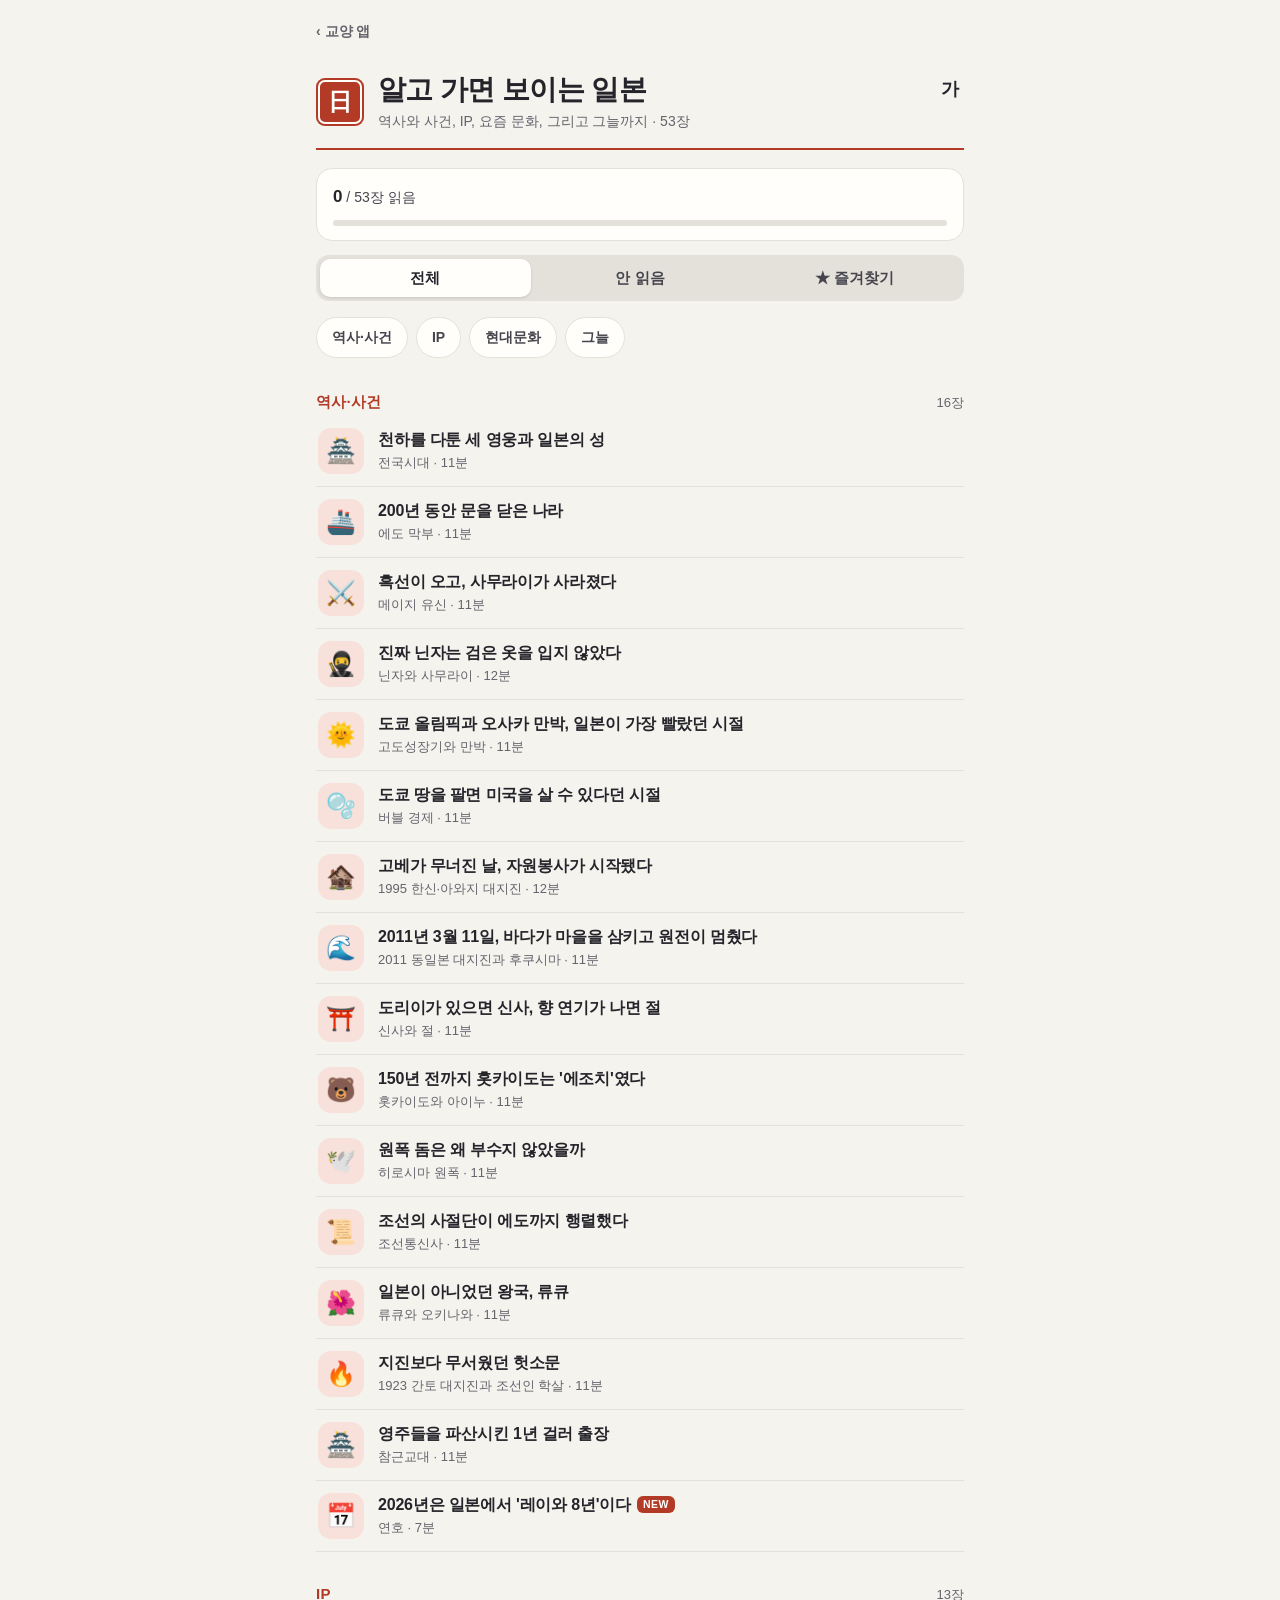
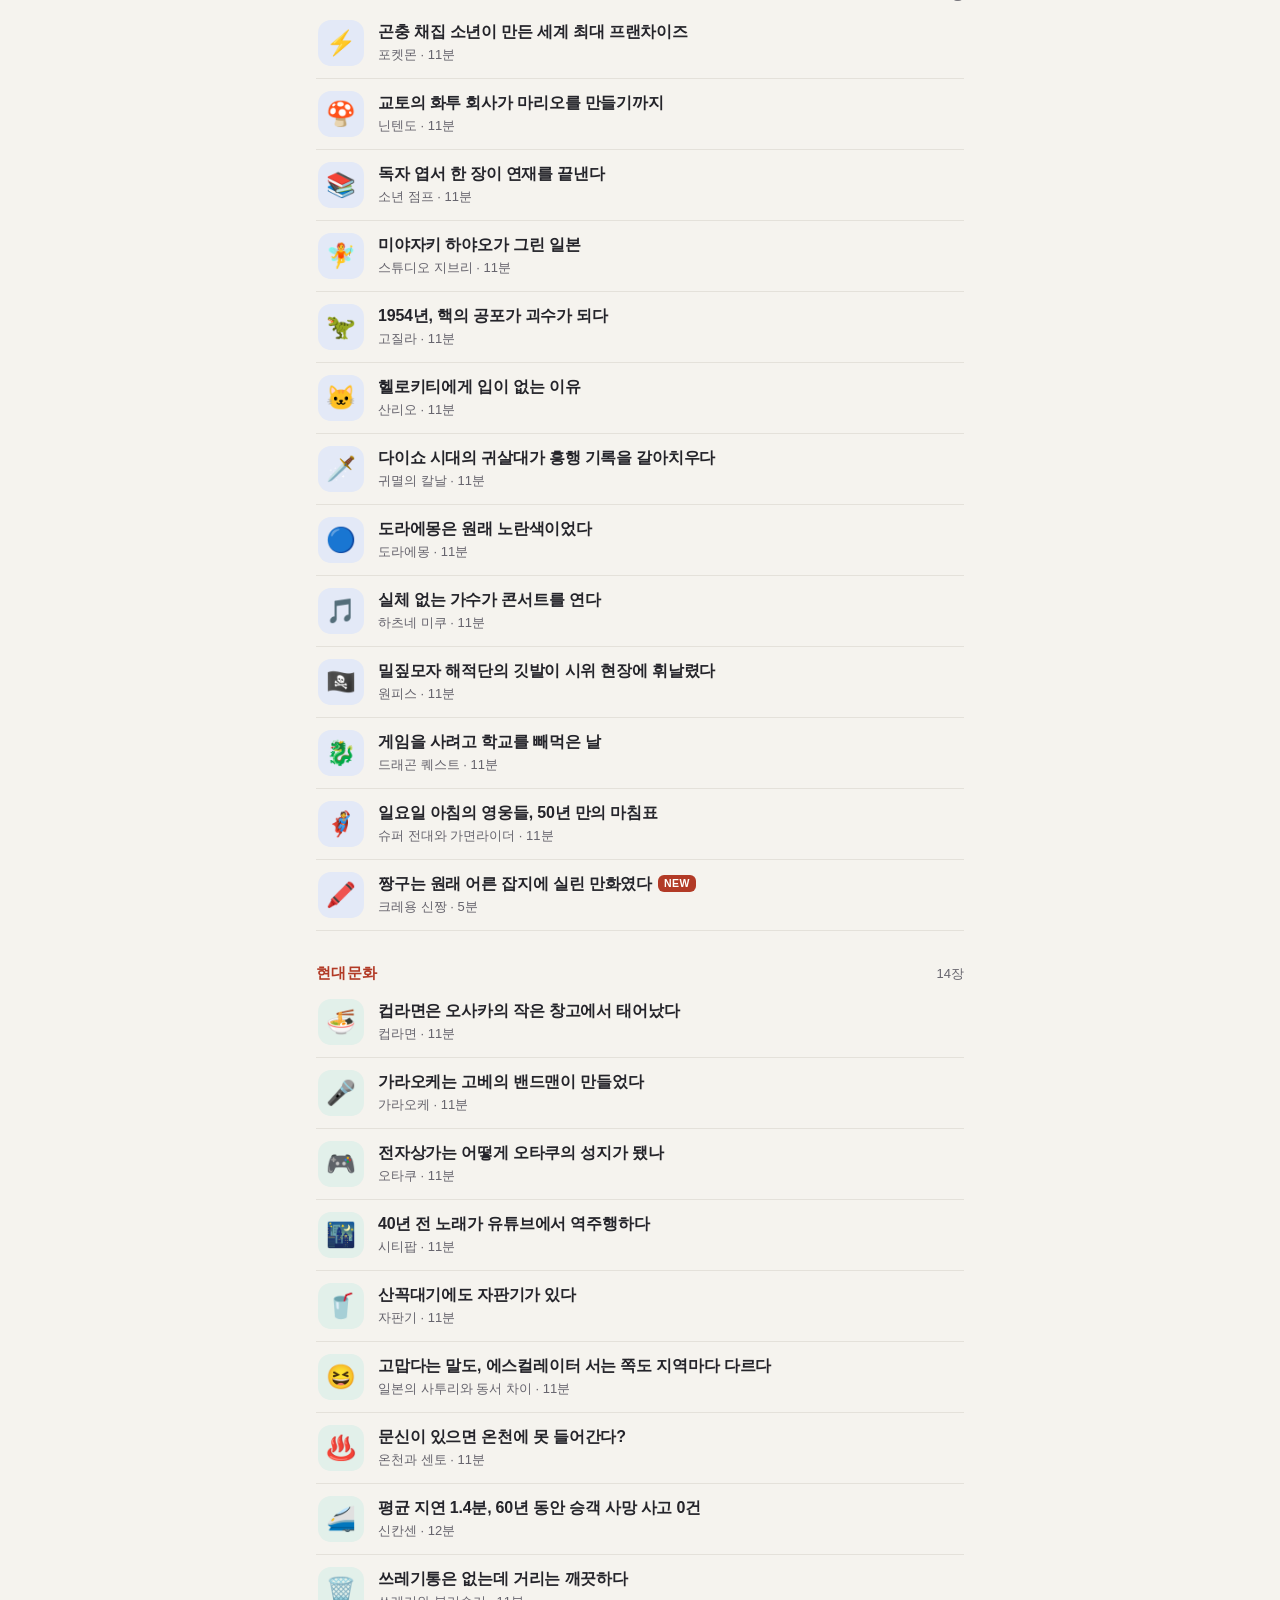
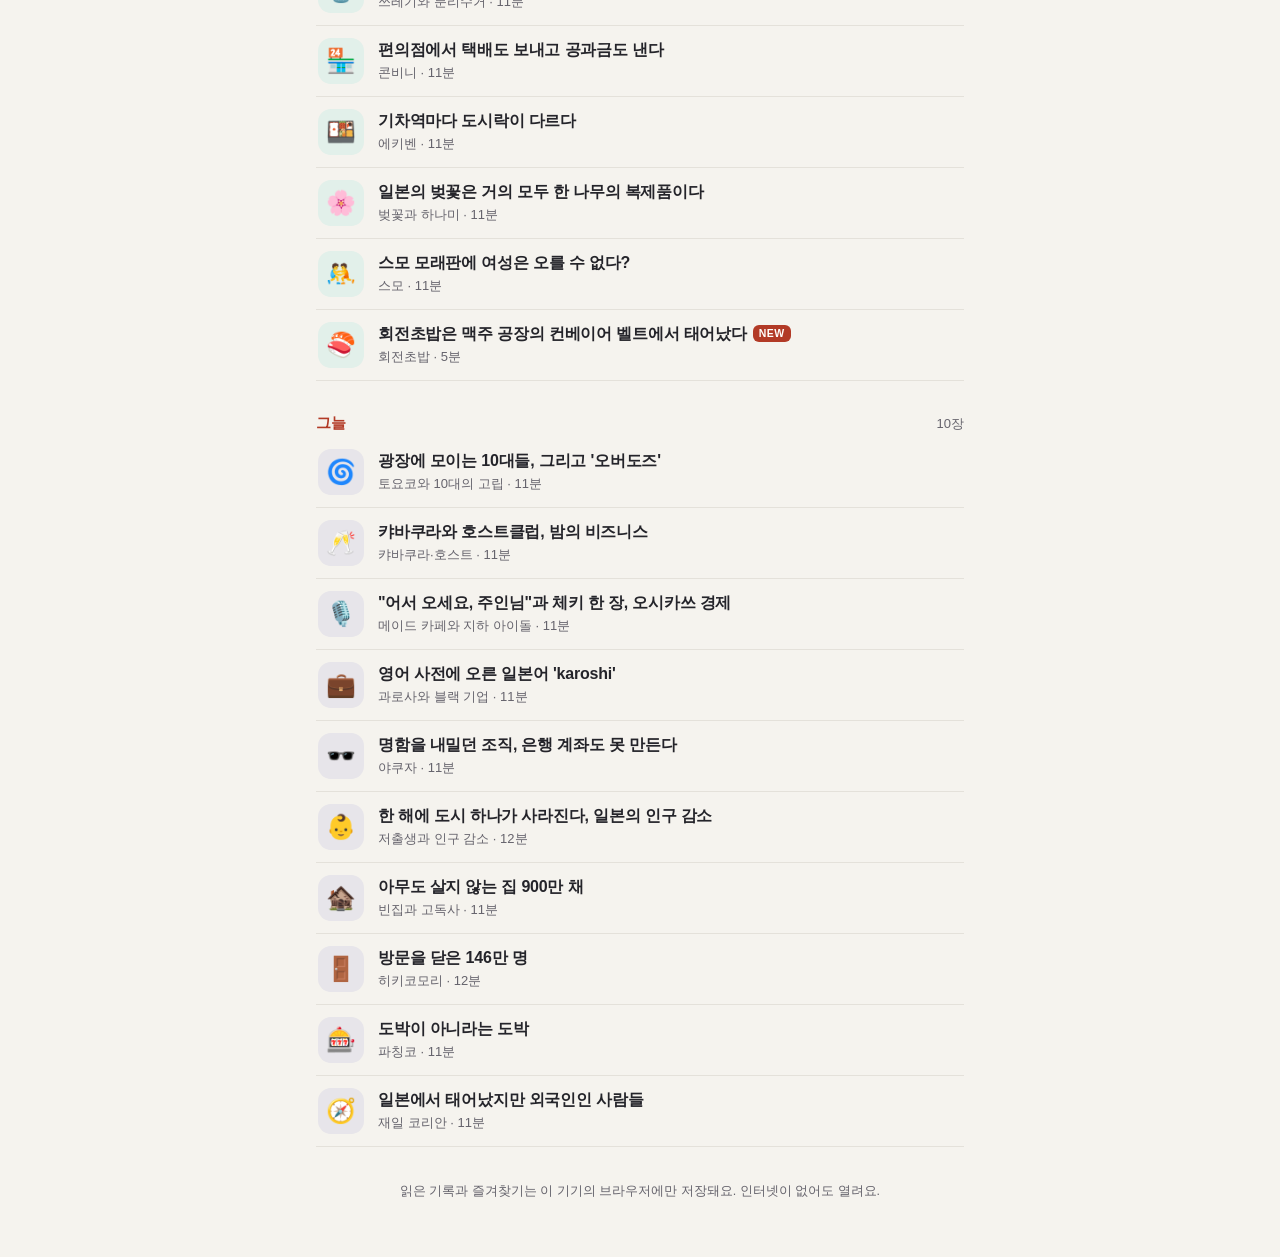
==== commit 5177b14f: "홈 화면 웹앱(PWA)으로 만들기 앱마다 아이콘·매니페스트를 붙여 아이폰 홈 화면에 추가하면 주소창 없는 앱으로 열리게 했다. 서비스 워커가 처음 열 때 첫 화면과 세 앱을 모두 " ====
--- a/japan.html
+++ b/japan.html
@@ -7,6 +7,13 @@
 <meta name="theme-color" content="#f5f3ee" media="(prefers-color-scheme: light)">
 <meta name="theme-color" content="#141519" media="(prefers-color-scheme: dark)">
 <title>알고 가면 보이는 일본</title>
+<link rel="manifest" href="japan.webmanifest">
+<link rel="icon" type="image/png" href="icons/japan-favicon.png">
+<link rel="apple-touch-icon" href="icons/japan-apple-touch-icon.png">
+<meta name="apple-mobile-web-app-capable" content="yes">
+<meta name="apple-mobile-web-app-status-bar-style" content="default">
+<meta name="apple-mobile-web-app-title" content="보이는 일본">
+<style>.hublink{display:inline-block;margin:16px 0 -18px;padding:4px 0;font-size:14px;font-weight:600;color:var(--mute);text-decoration:none}</style>
 <!--
   ✏️ 내용 고치는 법 (Claude 없이)
   메모장 같은 편집기로 이 파일을 열고 '카드 데이터 시작'을 검색하세요.
@@ -171,6 +178,7 @@
 <body>
 <div class="wrap">
 <div class="home" id="list">
+<a class="hublink" href="./">‹ 교양 앱</a>
 <header class="top"><div class="brand"><span class="mark">日</span><div><h1>알고 가면 보이는 일본</h1><p class="sub">역사와 사건, IP, 요즘 문화, 그리고 그늘까지 · <span class="ntotal">53</span>장</p></div></div>
 <button class="ib aa js-only" type="button" aria-label="읽기 설정">가</button></header>
 <div class="stats js-only"><div class="sline"><span><b class="nread">0</b> / <span class="ntotal">53</span>장 읽음</span><span class="nfav"></span></div><div class="meter"><i></i></div>
@@ -2340,5 +2348,6 @@
   route();
 })();
 </script>
+<script>if('serviceWorker' in navigator)navigator.serviceWorker.register('sw.js').catch(function(){})</script>
 </body>
 </html>
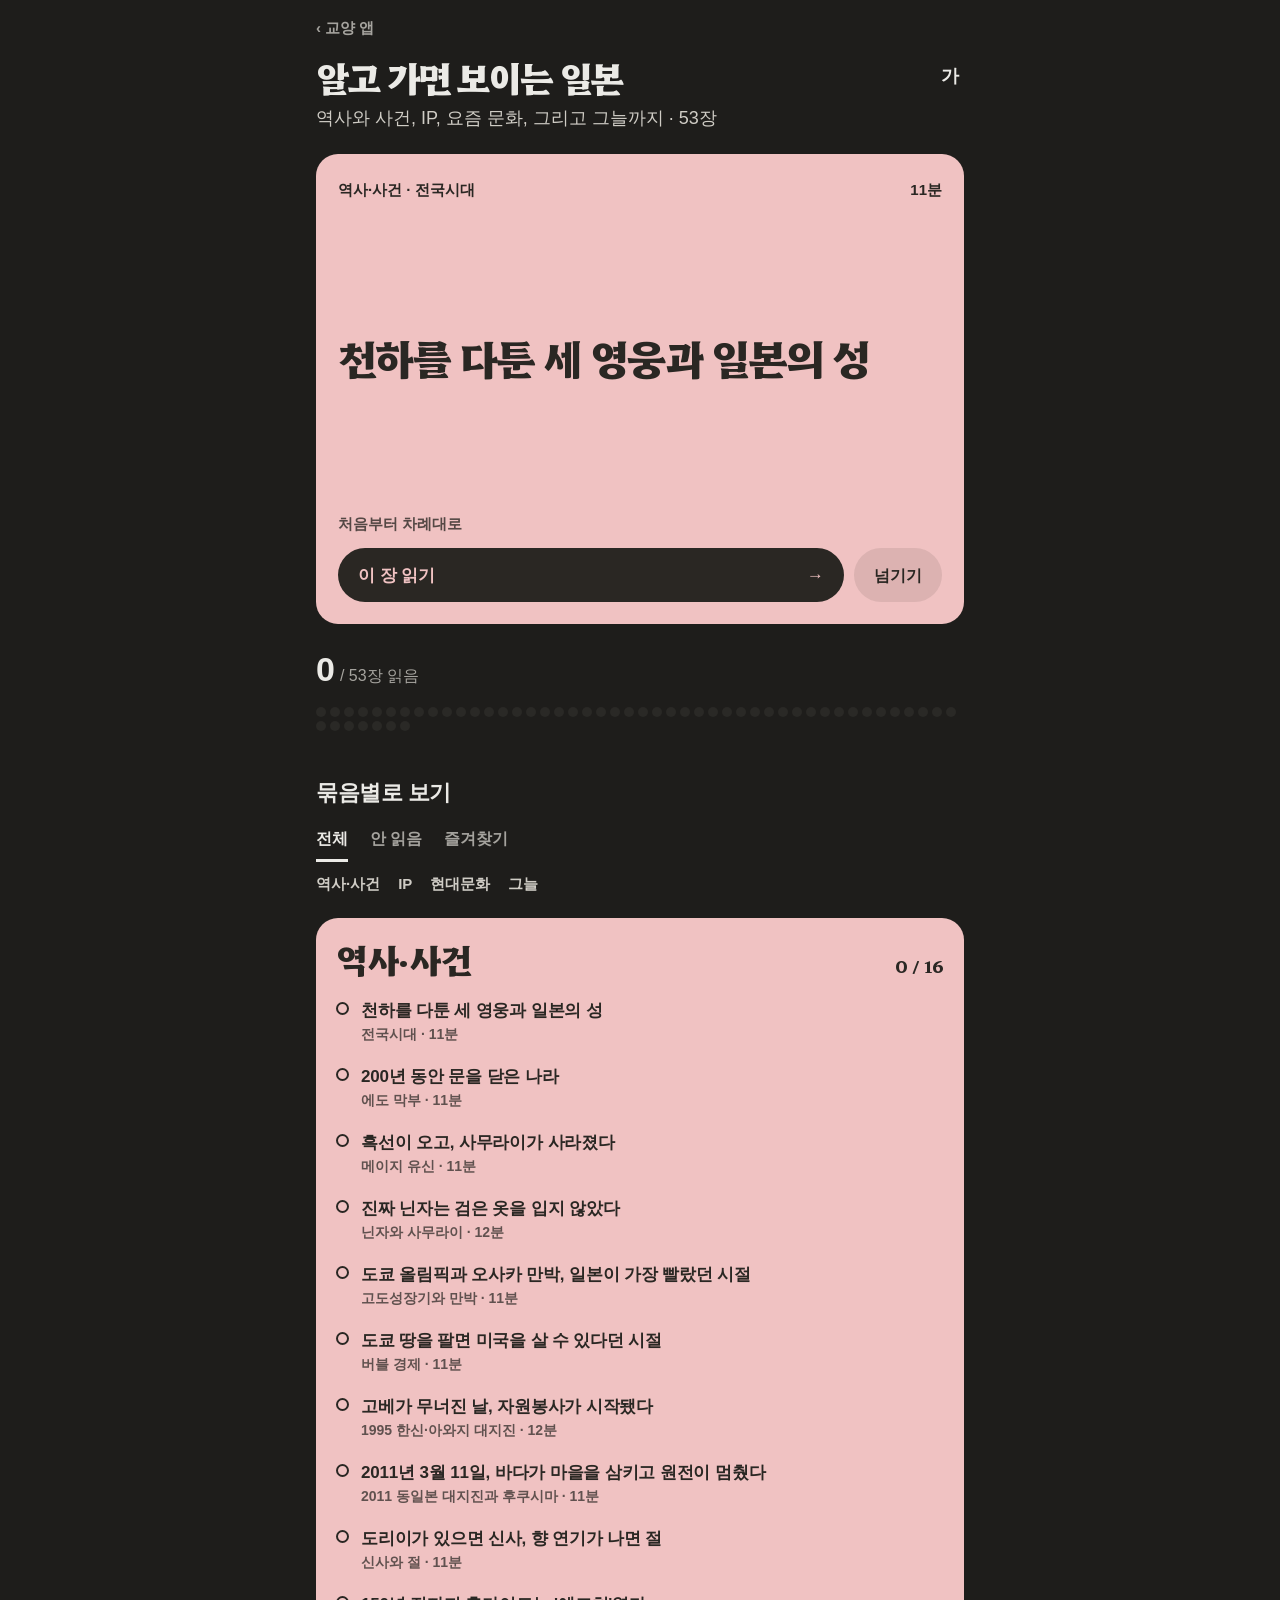
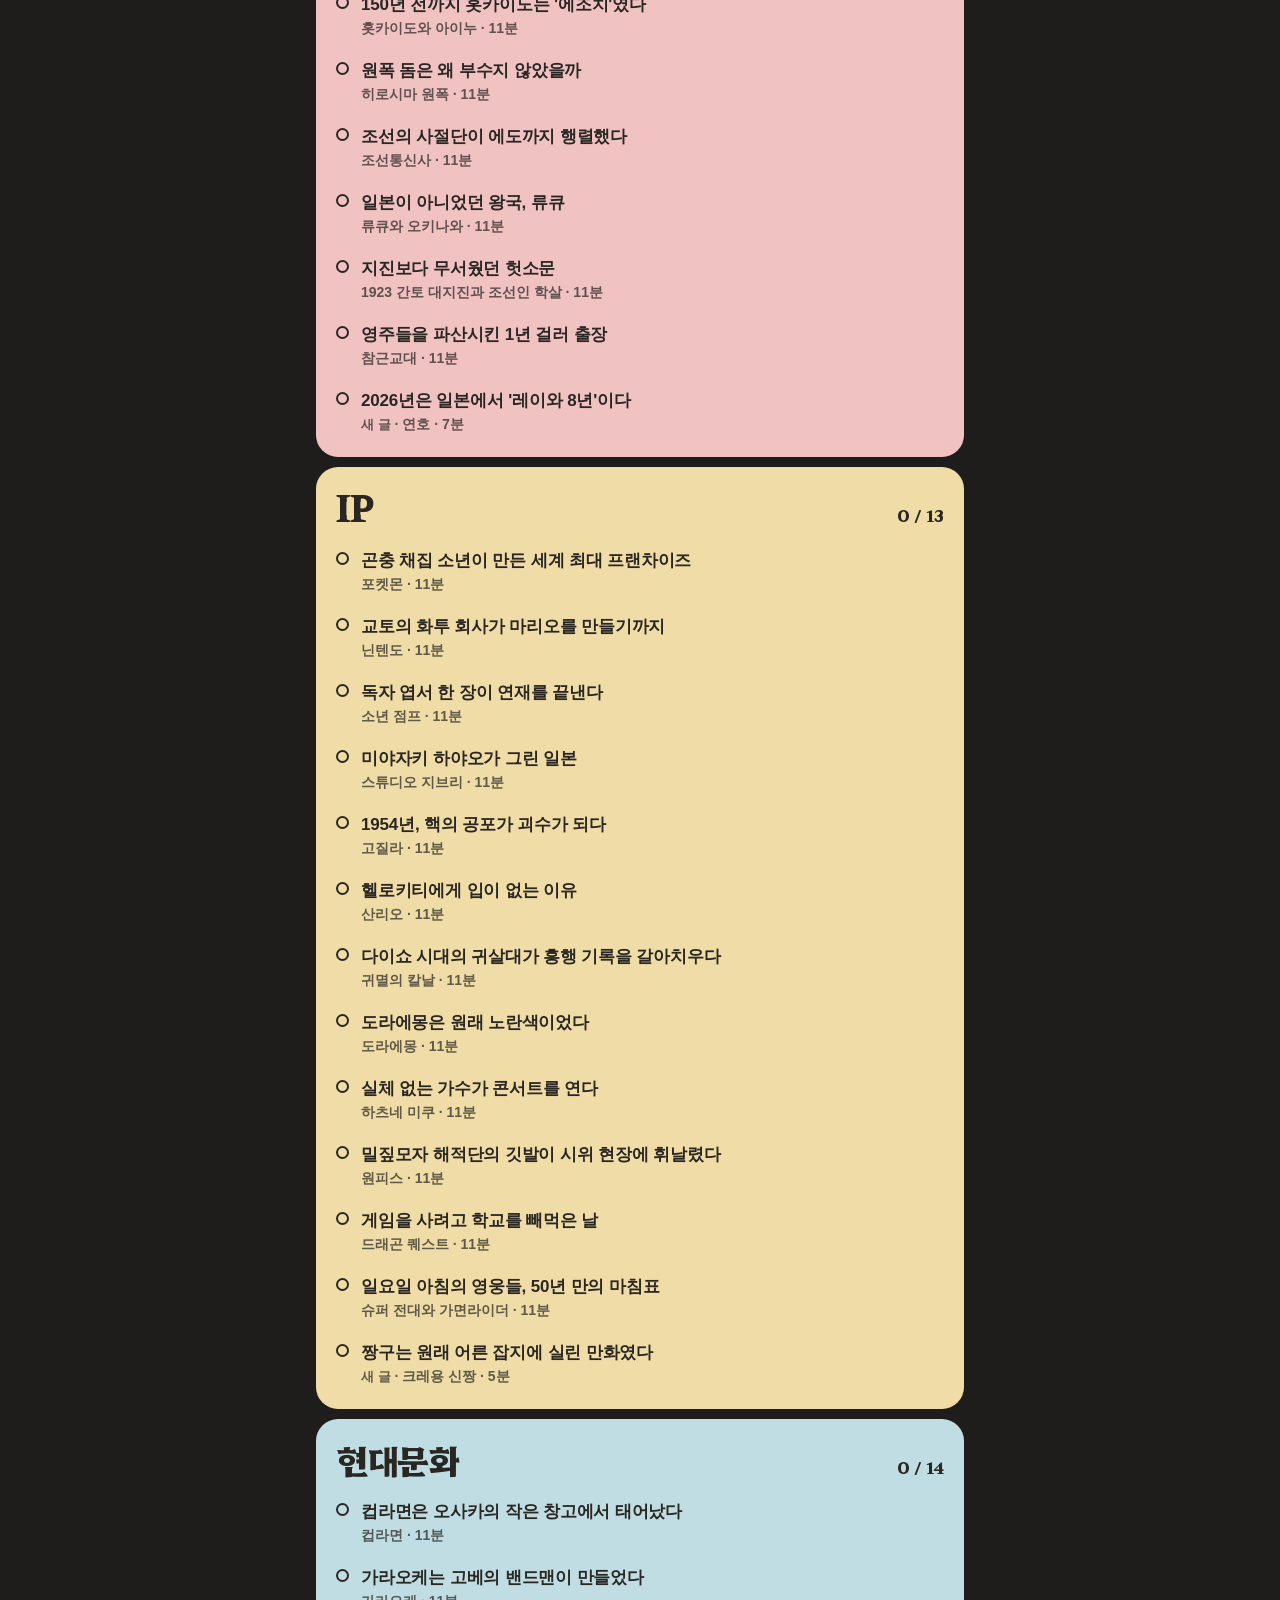
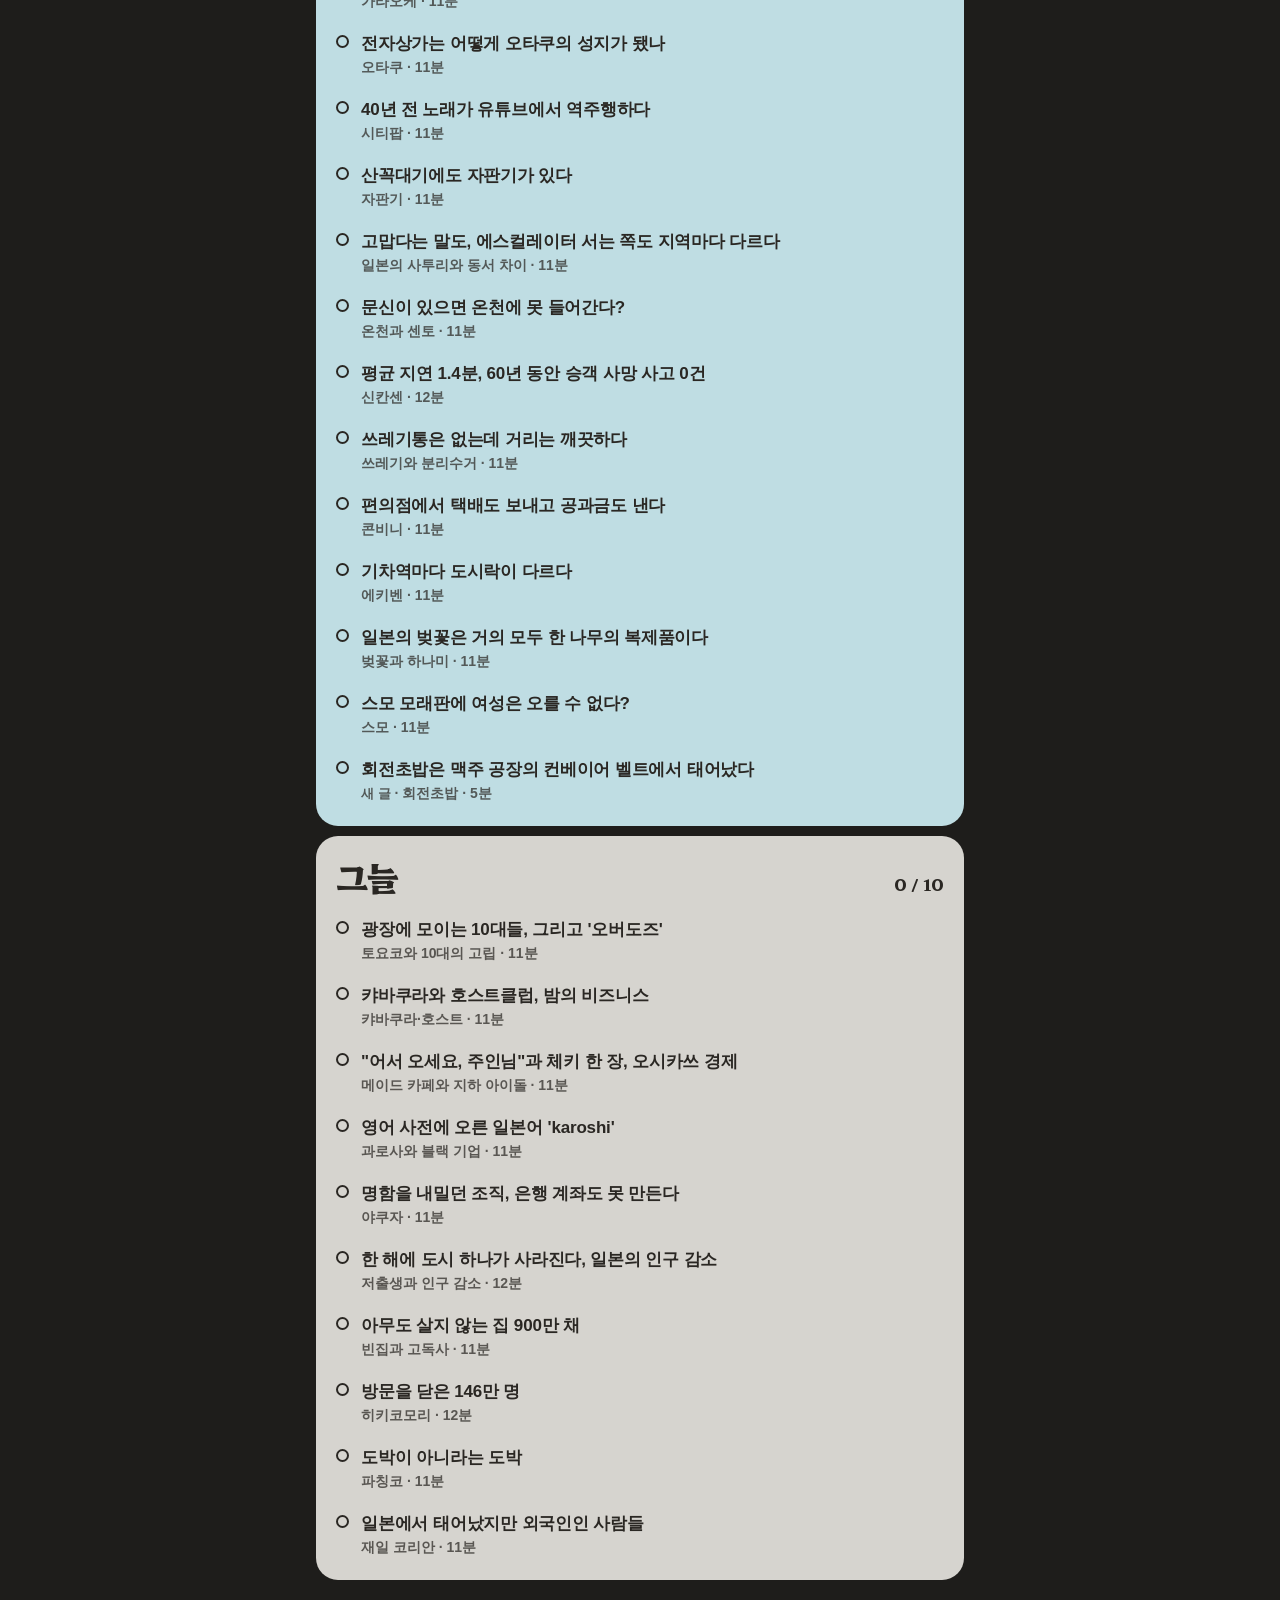
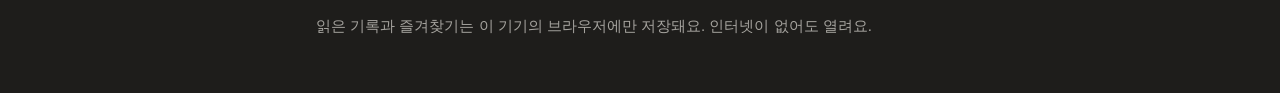
==== commit 38f72da2: "디자인 바꾸기: '오늘의 한 장' (어두운 바탕, 파스텔 묶음 카드) - 첫 화면에 직전에 읽은 장의 다음 장을 큰 카드로 보여 준다 (읽다 만 장이면 그 장, '넘기기'로 한 장" ====
--- a/japan.html
+++ b/japan.html
@@ -3,38 +3,39 @@
 <head>
 <meta charset="utf-8">
 <meta name="viewport" content="width=device-width,initial-scale=1,viewport-fit=cover">
-<meta name="color-scheme" content="light dark">
-<meta name="theme-color" content="#f5f3ee" media="(prefers-color-scheme: light)">
-<meta name="theme-color" content="#141519" media="(prefers-color-scheme: dark)">
+<meta name="color-scheme" content="dark light">
+<meta name="theme-color" content="#1e1d1b">
 <title>알고 가면 보이는 일본</title>
 <link rel="manifest" href="japan.webmanifest">
+<link rel="stylesheet" href="fonts/fonts.css">
 <link rel="icon" type="image/png" href="icons/japan-favicon.png">
 <link rel="apple-touch-icon" href="icons/japan-apple-touch-icon.png">
 <meta name="apple-mobile-web-app-capable" content="yes">
-<meta name="apple-mobile-web-app-status-bar-style" content="default">
+<meta name="apple-mobile-web-app-status-bar-style" content="black">
 <meta name="apple-mobile-web-app-title" content="보이는 일본">
-<style>.hublink{display:inline-block;margin:16px 0 -18px;padding:4px 0;font-size:14px;font-weight:600;color:var(--mute);text-decoration:none}</style>
 <!--
   ✏️ 내용 고치는 법 (Claude 없이)
   메모장 같은 편집기로 이 파일을 열고 '카드 데이터 시작'을 검색하세요.
   · 카드 하나 = <article> 부터 </article> 까지 한 덩어리예요.
       id          영문·숫자 이름. 읽음·즐겨찾기 기록이 이 이름으로 저장되니 이미 있는 id는 바꾸지 마세요.
       data-group  묶음 이름. 목록의 묶음 순서는 파일에 처음 나오는 순서예요.
-      data-topic  주제 한두 단어      data-emoji  아이콘 이모지      data-new  있으면 목록에 NEW 표시
+      data-topic  주제 한두 단어      data-emoji  아이콘 이모지(지금 디자인에선 안 보여요)      data-new  있으면 목록에 '새 글' 표시
       <h2>        카드 제목
       본문        <p>문단</p>  <h3>소제목</h3>  <ul><li>항목</li></ul>  <strong>강조</strong>  <aside>상자</aside>
                   (일본·한국 앱: <div class="scene">장면</div>, <div class="tip">💡 팁</div>)
   · 새 카드는 비슷한 카드 하나를 통째로 복사해 원하는 자리에 붙이고, id를 새 이름(예: n4)으로 바꾸면 돼요.
   · 목록, 장 수, 이전·다음 버튼, 읽는 시간은 파일을 열 때 카드 데이터를 보고 자동으로 만들어져요.
+  · 제목에 처음 쓰는 글자가 들어가면  python tools/fetch_fonts.py  를 한 번 실행하세요(제목 글꼴을 다시 받아요).
   · 카카오톡 미리보기처럼 자바스크립트가 꺼진 화면은 파일에 미리 적어 둔 목록을 보여 줘요.
     카드를 새로 넣었다면 작업 파일 폴더에서  python build.py --refresh "이 파일.html"  을 실행하면 그 목록도 맞춰져요.
 -->
-<script>(function(r){r.classList.add('js');r.lang='ko';r.dataset.app='japan';r.dataset.motif='waves';try{var t=JSON.parse(localStorage.getItem('culture:theme')||'"auto"');if(t!=='auto')r.dataset.theme=t;r.dataset.fs=JSON.parse(localStorage.getItem('culture:fs')||'1')}catch(e){}})(document.documentElement)</script>
-<style>:root{--bg:#f5f3ee;--surface:#fffefb;--ink:#24242a;--ink2:#46454d;--mute:#65636c;--line:#e4e1da;--accent:#b23a26;--soft:#f7e5df;--hl:#f6d3c8;--info:#e8eef6;--infoInk:#22406a;--tip:#e8eef6;--tipInk:#22406a;--barbg:rgba(245,243,238,.97);--t0:#f7e1da;--t1:#e3e9f7;--t2:#e2f0ea;--t3:#e7e5ea;color-scheme:light;--fs:17px;--gut:16px}
-@media (prefers-color-scheme:dark){:root:not([data-theme="light"]){--bg:#141519;--surface:#1d1e24;--ink:#e9e8ee;--ink2:#cfced6;--mute:#9b99a4;--line:#33343c;--accent:#f27c60;--soft:#3a221d;--hl:#55291f;--info:#1b2434;--infoInk:#b3c8e8;--tip:#1b2434;--tipInk:#b3c8e8;--barbg:rgba(20,21,25,.97);--t0:#3b231d;--t1:#1f2638;--t2:#1c3029;--t3:#2a2a30;color-scheme:dark}}
-:root[data-theme="dark"]{--bg:#141519;--surface:#1d1e24;--ink:#e9e8ee;--ink2:#cfced6;--mute:#9b99a4;--line:#33343c;--accent:#f27c60;--soft:#3a221d;--hl:#55291f;--info:#1b2434;--infoInk:#b3c8e8;--tip:#1b2434;--tipInk:#b3c8e8;--barbg:rgba(20,21,25,.97);--t0:#3b231d;--t1:#1f2638;--t2:#1c3029;--t3:#2a2a30;color-scheme:dark}
+<script>(function(r){r.classList.add('js');r.lang='ko';r.dataset.app='japan';r.dataset.motif='waves';try{var t=JSON.parse(localStorage.getItem('culture:theme')||'"auto"');if(t==='light')r.dataset.theme=t;r.dataset.fs=JSON.parse(localStorage.getItem('culture:fs')||'1')}catch(e){}})(document.documentElement)</script>
+<style>:root{--bg:#1e1d1b;--tone:#2a2926;--tone2:#363531;--ink:#ebeae6;--ink2:#cfccc5;--mute:#a5a39e;--card-ink:#2a2723;--g0:#f0c2c2;--g1:#f0dca6;--g2:#bfdde3;--g3:#d6d4cf;--g4:#f0c2c2;--fs:17px;--gut:16px;--display:"Hahmlet",-apple-system,"Apple SD Gothic Neo",sans-serif;color-scheme:dark}
+/* 화면은 늘 어둡게가 기본. 읽기 설정에서 '밝게'를 고른 사람에게만 밝은 바탕 */
+:root[data-theme="light"]{--bg:#f1f0ed;--tone:#e4e2dd;--tone2:#d7d5cf;--ink:#24231f;--ink2:#44423d;--mute:#67645e;color-scheme:light}
 :root[data-fs="0"]{--fs:15px}:root[data-fs="1"]{--fs:17px}:root[data-fs="2"]{--fs:19px}:root[data-fs="3"]{--fs:21px}
-.grp[data-gi='0'] .tile{background:var(--t0)}.grp[data-gi='1'] .tile{background:var(--t1)}.grp[data-gi='2'] .tile{background:var(--t2)}.grp[data-gi='3'] .tile{background:var(--t3)}.grp[data-gi='4'] .tile{background:var(--t0)}.grp[data-gi='5'] .tile{background:var(--t1)}.grp[data-gi='6'] .tile{background:var(--t2)}.grp[data-gi='7'] .tile{background:var(--t3)}
+/* 묶음마다 파스텔 한 색: 목록의 묶음 면, 오늘의 한 장, 카드 머리, 소제목이 같은 색을 쓴다 */
+[data-gi="0"]{--c:var(--g0)}[data-gi="1"]{--c:var(--g1)}[data-gi="2"]{--c:var(--g2)}[data-gi="3"]{--c:var(--g3)}[data-gi="4"]{--c:var(--g4)}[data-gi="5"]{--c:var(--g0)}[data-gi="6"]{--c:var(--g1)}[data-gi="7"]{--c:var(--g2)}
 *{box-sizing:border-box}
 [hidden]{display:none!important}
 html{-webkit-text-size-adjust:100%;text-size-adjust:100%;background:var(--bg)}
@@ -43,6 +44,7 @@
 body{margin:0;background:var(--bg);color:var(--ink);font-family:-apple-system,BlinkMacSystemFont,"Apple SD Gothic Neo","Pretendard","Noto Sans KR","Malgun Gothic",sans-serif;font-size:16px;line-height:1.6;word-break:keep-all;overflow-wrap:break-word;-webkit-font-smoothing:antialiased;-webkit-tap-highlight-color:transparent}
 a{color:inherit}
 button{font:inherit;color:inherit;touch-action:manipulation;cursor:pointer}
+:focus-visible{outline:3px solid var(--ink);outline-offset:3px;border-radius:4px}
 html:not(.js) .js-only{display:none!important}
 .wrap{max-width:680px;margin:0 auto;padding-block:0 56px;padding-left:max(var(--gut),env(safe-area-inset-left,0px));padding-right:max(var(--gut),env(safe-area-inset-right,0px))}
 
@@ -54,136 +56,148 @@
 html.js[data-view="card"] .home{display:none}
 
 /* ── 홈 ── */
-.top{display:flex;align-items:flex-start;justify-content:space-between;gap:12px;padding:28px 0 6px}
-.brand{display:flex;gap:14px;align-items:center;min-width:0}
-.mark{flex:none;display:grid;place-items:center;width:48px;height:48px;border-radius:14px;background:var(--accent);color:var(--surface);font-weight:800;font-size:20px;letter-spacing:-.5px}
-.top h1{margin:0;font-size:25px;line-height:1.3;letter-spacing:-.6px;font-weight:800}
-.sub{margin:3px 0 0;color:var(--mute);font-size:14px;line-height:1.5}
-html[data-motif="waves"] .mark{border-radius:9px;font-family:"Hiragino Mincho ProN","Yu Mincho","Noto Serif JP",serif;font-size:24px;font-weight:700;box-shadow:inset 0 0 0 2px var(--accent),inset 0 0 0 4px var(--surface)}
-html[data-motif="waves"] .top{border-bottom:2px solid var(--accent);padding-bottom:16px;margin-bottom:4px}
-html[data-motif="obang"] .home::before{content:"";display:block;height:5px;margin:0 calc(-1*var(--gut));background:linear-gradient(90deg,#2d68b0 0 20%,#c7392e 20% 40%,#e3b13b 40% 60%,#f3efe6 60% 80%,#2a2a2a 80%)}
-html[data-motif="obang"] .mark{border-radius:50%}
-html[data-motif="dots"] .mark{font-variant-numeric:tabular-nums;font-size:21px;letter-spacing:-1px}
-
-.ib{flex:none;display:grid;place-items:center;width:44px;height:44px;margin:-4px -8px 0 0;border:0;border-radius:12px;background:transparent;font-size:18px;font-weight:700}
-.ib:active{background:var(--soft)}
-
-.stats{margin:18px 0 0;padding:14px 16px;border-radius:16px;background:var(--surface);border:1px solid var(--line)}
-.sline{display:flex;justify-content:space-between;font-size:14px;color:var(--ink2)}
-.sline b{font-size:17px;color:var(--ink)}
-.nfav{color:var(--accent);font-weight:700}
-.meter{height:6px;margin-top:10px;border-radius:9px;background:var(--line);overflow:hidden}
-.meter i{display:block;height:100%;width:0;border-radius:9px;background:var(--accent);transition:width .4s}
-.resume{display:flex;align-items:center;gap:10px;margin-top:12px;padding-top:12px;border-top:1px solid var(--line);text-decoration:none;font-size:14.5px}
-.resume span{flex:none;color:var(--accent);font-weight:700}
-.resume b{flex:1;min-width:0;font-weight:600;white-space:nowrap;overflow:hidden;text-overflow:ellipsis}
-.resume::after{content:"›";color:var(--mute);font-size:20px;line-height:1}
-
-.filters{display:flex;gap:4px;margin:14px 0 0;padding:4px;border-radius:13px;background:var(--line)}
-.filters button{flex:1;min-height:38px;border:0;border-radius:10px;background:transparent;font-size:14.5px;font-weight:600;color:var(--ink2)}
-.filters button[aria-selected="true"]{background:var(--surface);color:var(--ink);box-shadow:0 1px 3px rgba(0,0,0,.12)}
-
-.chips{display:flex;gap:8px;overflow-x:auto;margin:14px calc(-1*var(--gut)) 0;padding:2px var(--gut);scrollbar-width:none}
-.chips::-webkit-scrollbar{display:none}
-.chips a{flex:none;padding:8px 15px;border-radius:999px;background:var(--surface);border:1px solid var(--line);font-size:14px;font-weight:600;color:var(--ink2);text-decoration:none}
-
-.grp{scroll-margin-top:12px}
-.gh{display:flex;justify-content:space-between;align-items:baseline;margin:30px 0 2px;font-size:15px;font-weight:800;color:var(--accent);letter-spacing:.02em}
-.gc{font-size:13px;font-weight:500;color:var(--mute);letter-spacing:0}
-.toc{list-style:none;margin:0;padding:0}
-.toc li{border-bottom:1px solid var(--line);scroll-margin-top:30vh}
-.toc a{display:flex;align-items:center;gap:14px;min-height:68px;padding:12px 2px;text-decoration:none}
-.toc a:active{background:var(--soft)}
-.tile{flex:none;display:grid;place-items:center;width:46px;height:46px;border-radius:13px;font-size:24px;line-height:1}
-.t{flex:1;min-width:0;font-size:16px;font-weight:650;line-height:1.42;letter-spacing:-.2px}
-.f{display:block;margin-top:2px;font-size:13px;font-weight:400;color:var(--mute);letter-spacing:0}
-.new{display:inline-block;vertical-align:2px;margin-left:6px;padding:1px 6px;border-radius:6px;background:var(--accent);color:var(--surface);font-size:10.5px;font-weight:800;letter-spacing:.04em}
-.st{flex:none;display:flex;gap:4px;color:var(--accent);font-size:15px;font-weight:700}
-li.fav .st::before{content:"★"}
-li.read .st::after{content:"✓"}
-li.read .t{color:var(--mute)}
-li.read .tile{opacity:.6}
+.hublink{display:inline-flex;align-items:center;min-height:44px;margin-top:6px;font-size:15px;font-weight:600;color:var(--mute);text-decoration:none}
+.top{display:flex;align-items:flex-start;justify-content:space-between;gap:12px;padding:6px 0 0}
+.top h1{margin:0;font-family:var(--display);font-size:32px;line-height:1.15;letter-spacing:-.04em;font-weight:800}
+.sub{margin:8px 0 0;color:var(--ink2);font-size:18px;line-height:1.5}
+.ib{flex:none;display:grid;place-items:center;width:44px;height:44px;margin:-2px -8px 0 0;border:0;border-radius:12px;background:transparent;font-size:18px;font-weight:700;color:var(--ink)}
+.ib:active{background:var(--tone)}
+.ib svg{width:22px;height:22px}
+
+/* 오늘의 한 장: 직전에 읽은 장의 다음 장을 묶음 색 카드 한 장으로 크게 */
+.today{margin-top:22px;perspective:1200px}
+.deal{display:flex;flex-direction:column;justify-content:space-between;min-height:min(470px,62svh);padding:24px 22px 22px;border-radius:22px;background:var(--c);color:var(--card-ink);transform-origin:50% 100%}
+.deal .dm{display:flex;justify-content:space-between;gap:12px;font-size:15px;font-weight:700}
+.deal .q{margin:28px 0;font-family:var(--display);font-size:clamp(30px,9.4vw,42px);font-weight:800;line-height:1.16;letter-spacing:-.04em}
+.deal .note{margin:0 0 14px;font-size:15px;font-weight:600;line-height:1.45;opacity:.78}
+.deal .row2{display:flex;gap:10px}
+.go{flex:1;display:flex;justify-content:space-between;align-items:center;min-height:54px;padding:0 20px;border-radius:999px;background:var(--card-ink);color:var(--c);font-size:17px;font-weight:700;text-decoration:none}
+.flip{flex:none;min-height:54px;padding:0 20px;border:0;border-radius:999px;background:rgba(42,39,35,.1);color:var(--card-ink);font-size:16px;font-weight:700}
+.go:active,.flip:active{transform:scale(.96)}
+.deal.turn{animation:turn .45s cubic-bezier(.2,.7,.2,1)}
+@keyframes turn{45%{transform:rotateX(-82deg);opacity:.4}}
+
+.stats{margin-top:18px}
+.sline{display:flex;justify-content:space-between;align-items:baseline;gap:12px;font-size:16px;color:var(--mute)}
+.sline b{font-size:34px;font-weight:800;letter-spacing:-.03em;color:var(--ink);margin-right:6px}
+.nfav{font-weight:600}
+.dots{display:flex;flex-wrap:wrap;gap:4px;margin-top:10px}
+.dots i{width:10px;height:10px;border-radius:50%;background:var(--tone)}
+.dots i.on{background:var(--c)}
+
+.sec{margin:44px 0 0;font-size:22px;font-weight:800;letter-spacing:-.02em}
+.filters{display:flex;gap:22px;margin-top:8px}
+.filters button{min-height:44px;padding:0;border:0;border-bottom:3px solid transparent;background:transparent;font-size:16px;font-weight:700;color:var(--mute)}
+.filters button[aria-selected="true"]{color:var(--ink);border-color:var(--ink)}
+.chips{display:flex;flex-wrap:wrap;gap:0 18px;margin-top:2px}
+.chips a{display:inline-flex;align-items:center;min-height:40px;font-size:15px;font-weight:600;color:var(--ink2);text-decoration:none}
+
+.grp{margin-top:14px;padding:22px 20px 12px;border-radius:22px;background:var(--c);color:var(--card-ink);scroll-margin-top:12px}
+.grp+.grp{margin-top:10px}
+.gh{display:flex;justify-content:space-between;align-items:baseline;gap:12px;margin:0;font-family:var(--display);font-size:34px;font-weight:800;line-height:1.1;letter-spacing:-.04em}
+.gc{font-size:16px;font-weight:700;letter-spacing:0}
+.toc{list-style:none;margin:12px 0 0;padding:0}
+.toc li{scroll-margin-top:30vh;border-radius:12px}
+.toc a{display:flex;align-items:baseline;gap:12px;padding:10px 0;text-decoration:none}
+.toc a::before{content:"";flex:none;width:9px;height:9px;border-radius:50%;border:2px solid currentColor;transform:translateY(-1px)}
+.toc a:active{opacity:.6}
+.tile{display:none}
+.t{flex:1;min-width:0;font-size:17px;font-weight:600;line-height:1.42;letter-spacing:-.01em}
+.f{display:block;margin-top:2px;font-size:14px;font-weight:600;opacity:.72;letter-spacing:0}
+.new{margin-left:6px;font-size:13px;font-weight:800}
+.f .new{margin:0}
+.st{flex:none;align-self:center;width:18px;height:18px;visibility:hidden}
+li.fav .st{visibility:visible}
+li.read a{opacity:.55}
+li.read a::before{background:currentColor}
 li.flash{animation:flash 1.6s ease-out}
-@keyframes flash{0%,30%{background:var(--soft)}100%{background:transparent}}
-.empty{margin:36px 0;padding:22px;border-radius:16px;background:var(--surface);border:1px dashed var(--line);text-align:center;color:var(--ink2);font-size:15px}
-.foot{margin:34px 0 0;text-align:center;font-size:12.5px;color:var(--mute)}
+@keyframes flash{0%,30%{background:rgba(42,39,35,.12)}100%{background:transparent}}
+.empty{margin:20px 0;padding:22px;border-radius:18px;background:var(--tone);text-align:center;color:var(--ink2);font-size:16px}
+.foot{margin:34px 0 0;font-size:15px;line-height:1.55;color:var(--mute)}
 
 /* ── 카드 ── */
-.bar{position:sticky;top:env(safe-area-inset-top,0px);z-index:5;display:flex;align-items:center;gap:2px;margin:0 calc(-1*var(--gut));padding:0 calc(var(--gut) - 6px);min-height:50px;background:var(--barbg);-webkit-backdrop-filter:saturate(1.5) blur(16px);backdrop-filter:saturate(1.5) blur(16px);border-bottom:1px solid var(--line)}
-.back{flex:none;display:flex;align-items:center;min-height:44px;padding:0 10px 0 6px;font-size:16px;font-weight:600;color:var(--accent);text-decoration:none}
-.bt{flex:1;min-width:0;text-align:center;font-size:13.5px;font-weight:600;color:var(--mute);white-space:nowrap;overflow:hidden;text-overflow:ellipsis}
+.bar{position:sticky;top:env(safe-area-inset-top,0px);z-index:5;display:flex;align-items:center;gap:2px;margin:0 calc(-1*var(--gut));padding:0 calc(var(--gut) - 6px);min-height:52px;background:var(--bg)}
+.back{flex:none;display:flex;align-items:center;min-height:44px;padding:0 10px 0 6px;font-size:16px;font-weight:700;color:var(--ink);text-decoration:none}
+.bt{flex:1;min-width:0;text-align:center;font-size:14px;font-weight:600;color:var(--mute);white-space:nowrap;overflow:hidden;text-overflow:ellipsis}
 .bar .ib{margin:0}
-.fav{font-size:21px;color:var(--mute)}
-.fav[aria-pressed="true"]{color:var(--accent)}
-.prog{position:absolute;left:0;right:0;bottom:-1px;height:2px;background:var(--accent);transform:scaleX(0);transform-origin:0 50%}
-.ch{padding:26px 0 6px}
-.meta{font-size:13px;color:var(--mute);margin-bottom:10px;letter-spacing:.01em}
-.card h2{margin:0 0 18px;font-size:calc(var(--fs) * 1.42);line-height:1.38;letter-spacing:-.03em;font-weight:800;text-wrap:balance}
-.ch .em{display:block;font-size:44px;line-height:1;margin-bottom:14px}
-
-.card{font-size:var(--fs);line-height:1.8;letter-spacing:-.005em}
-.card p{margin:0 0 1.15em;text-wrap:pretty}
-.card h3{margin:2.3em 0 .75em;font-size:1.13em;line-height:1.45;font-weight:750;letter-spacing:-.02em}
-.card h3::before{content:"";display:block;width:22px;height:3px;margin-bottom:.8em;border-radius:3px;background:var(--accent)}
-.card ul{margin:0 0 1.15em;padding-left:1.15em}
+.fav svg{fill:none;stroke:currentColor;stroke-width:2;stroke-linejoin:round}
+.fav[aria-pressed="true"] svg{fill:var(--c);stroke:var(--c)}
+.prog{position:absolute;left:0;right:0;bottom:0;height:3px;background:var(--c);transform:scaleX(0);transform-origin:0 50%}
+.ch{margin-top:6px;padding:22px 22px 26px;border-radius:22px;background:var(--c);color:var(--card-ink)}
+.meta{font-size:15px;font-weight:700}
+.card h2{margin:40px 0 0;font-family:var(--display);font-size:calc(var(--fs) * 1.9);line-height:1.18;letter-spacing:-.04em;font-weight:800;text-wrap:balance}
+
+.card{font-size:var(--fs);line-height:1.78;letter-spacing:-.005em}
+.card .ch+p{margin-top:30px;font-size:calc(var(--fs) * 1.15);line-height:1.6;font-weight:600}
+.card p{margin:0 0 1.1em;text-wrap:pretty}
+.card h3{margin:2.2em 0 .6em;font-family:var(--display);font-size:calc(var(--fs) * 1.42);line-height:1.3;font-weight:800;letter-spacing:-.035em;color:var(--c)}
+.card ul{margin:0 0 1.1em;padding-left:1.15em}
 .card li{margin:.35em 0;padding-left:.15em}
-.card li::marker{color:var(--accent)}
-.card strong{font-weight:700;background:linear-gradient(transparent 60%,var(--hl) 60%);padding:0 1px}
-.card aside,.card .tip{margin:0 0 1.15em;padding:14px 16px;border-radius:14px;background:var(--info);color:var(--infoInk);font-size:.93em;line-height:1.72}
-.card aside strong,.card .tip strong{background:none;color:inherit}
-.card .scene{margin:0 0 1.6em;padding:3px 0 3px 15px;border-left:3px solid var(--accent);color:var(--ink2)}
-.card .tag{display:block;margin-bottom:5px;font-size:12.5px;font-weight:700;color:var(--accent);letter-spacing:.02em}
-.card .key{margin:1.4em 0 1.15em;padding:14px 16px;border-radius:14px;background:var(--soft);font-weight:700}
-
-.end{margin-top:2.6em;padding-top:22px;border-top:1px solid var(--line)}
-.done-btn{display:flex;align-items:center;justify-content:center;gap:8px;width:100%;min-height:54px;border:1.5px solid var(--accent);border-radius:15px;background:transparent;color:var(--accent);font-size:16px;font-weight:700}
-.done-btn .ck{display:grid;place-items:center;width:22px;height:22px;border-radius:50%;border:1.5px solid currentColor;font-size:13px}
-.done-btn[aria-pressed="true"]{background:var(--accent);color:var(--surface)}
+.card li::marker{color:var(--c)}
+.card strong{font-weight:700;color:var(--c)}
+.card aside,.card .tip{margin:1.5em 0;padding:18px 20px;border-radius:16px;background:var(--tone);font-size:.95em;line-height:1.68}
+.card aside strong,.card .tip strong{color:inherit}
+.card .scene{margin:30px 0 1.6em;padding:18px 20px;border-radius:16px;background:var(--tone);color:var(--ink2)}
+.card .tag{display:block;margin-bottom:6px;font-size:14px;font-weight:700;color:var(--c)}
+.card .key{margin:1.4em 0 1.1em;padding:16px 20px;border-radius:16px;background:var(--c);color:var(--card-ink);font-weight:700}
+/* 밝게: 파스텔 글자는 밝은 바탕에서 흐리니 먹색으로 */
+:root[data-theme="light"] .card h3,:root[data-theme="light"] .card .tag{color:var(--ink)}
+:root[data-theme="light"] .card strong{color:inherit;background:var(--c);padding:0 2px;border-radius:3px}
+:root[data-theme="light"] .card li::marker{color:var(--ink2)}
+
+.end{margin-top:52px}
+.done-btn{display:flex;align-items:center;justify-content:center;gap:8px;width:100%;min-height:56px;border:0;border-radius:999px;background:var(--ink);color:var(--bg);font-size:17px;font-weight:700}
+.done-btn .ck{display:none}
+.done-btn[aria-pressed="true"]{background:var(--tone);color:var(--ink)}
+.done-btn[aria-pressed="true"] .ck{display:inline}
 .pager{display:grid;grid-template-columns:1fr 1fr;gap:10px;margin-top:14px}
-.pager a,.pager .done{display:flex;flex-direction:column;gap:4px;min-height:84px;padding:12px 14px;border-radius:14px;background:var(--surface);border:1px solid var(--line);text-decoration:none;font-size:14.5px;font-weight:600;line-height:1.45}
-.pager a span,.pager .done span{font-size:12.5px;font-weight:700;color:var(--accent)}
-.pager .nx,.pager .done{text-align:right}
-
-.tolist{display:block;margin:16px 0 0;padding:10px;text-align:center;font-size:14.5px;font-weight:600;color:var(--mute);text-decoration:none}
+.pager a,.pager .done{display:flex;flex-direction:column;gap:14px;min-height:120px;padding:16px 18px 20px;border-radius:22px;background:var(--tone);text-decoration:none;font-family:var(--display);font-size:17px;font-weight:800;line-height:1.3;letter-spacing:-.02em}
+.pager a span,.pager .done span{font-family:-apple-system,"Apple SD Gothic Neo",sans-serif;font-size:14px;font-weight:700;letter-spacing:0;opacity:.75}
+.pager .nx{background:var(--n,var(--tone));color:var(--card-ink)}
+.pager .none{background:none}
+.pager a:active{transform:scale(.98)}
+.tolist{display:flex;align-items:center;justify-content:center;min-height:48px;margin:14px 0 0;font-size:15px;font-weight:600;color:var(--mute);text-decoration:none}
 
 /* ── 자바스크립트가 꺼진 화면(파일 미리보기 등) ── */
 .nojs-back{display:none}
-html:not(.js) body:has(.card:target) .nojs-back{position:sticky;top:env(safe-area-inset-top,0px);z-index:5;display:inline-flex;align-items:center;min-height:40px;margin:10px 0 0;padding:0 16px;border-radius:999px;background:var(--surface);border:1px solid var(--line);font-size:15px;font-weight:700;color:var(--accent);text-decoration:none}
+html:not(.js) body:has(.card:target) .nojs-back{position:sticky;top:env(safe-area-inset-top,0px);z-index:5;display:inline-flex;align-items:center;min-height:44px;margin:10px 0 0;padding:0 18px;border-radius:999px;background:var(--tone);font-size:15px;font-weight:700;color:var(--ink);text-decoration:none}
 html:not(.js) .card{scroll-margin-top:calc(60px + env(safe-area-inset-top,0px))}
-html:not(.js) .card::before{content:attr(data-emoji) "  " attr(data-group) " · " attr(data-topic);display:block;padding:22px 0 10px;font-size:14px;line-height:1.5;color:var(--mute)}
+html:not(.js) .card::before{content:attr(data-group) " · " attr(data-topic);display:block;padding:22px 0 10px;font-size:15px;line-height:1.5;color:var(--mute)}
 
 /* ── 설정 시트 ── */
-.sheet{position:fixed;inset:0;z-index:20;display:flex;align-items:flex-end;background:rgba(0,0,0,.38);animation:fade .18s}
-.panel{width:100%;max-width:680px;margin:0 auto;padding:8px max(20px,env(safe-area-inset-right,0px)) calc(18px + env(safe-area-inset-bottom,0px)) max(20px,env(safe-area-inset-left,0px));border-radius:22px 22px 0 0;background:var(--surface);animation:up .22s cubic-bezier(.2,.8,.3,1)}
-.grab{width:38px;height:5px;margin:0 auto 12px;border-radius:5px;background:var(--line)}
-.panel h2{margin:0 0 14px;font-size:18px}
-.row{margin:0 0 14px}
-.rl{display:block;margin-bottom:7px;font-size:13.5px;font-weight:700;color:var(--mute)}
-.seg{display:flex;gap:4px;padding:4px;border-radius:13px;background:var(--line)}
-.seg button{flex:1;min-height:40px;border:0;border-radius:10px;background:transparent;font-size:14.5px;font-weight:600;color:var(--ink2)}
-.seg button[aria-pressed="true"]{background:var(--bg);color:var(--ink);box-shadow:0 1px 3px rgba(0,0,0,.14)}
-.preview{margin:0 0 18px;padding:12px 14px;border-radius:12px;background:var(--bg);font-size:var(--fs);line-height:1.75}
-.reset,.close{display:block;width:100%;min-height:48px;border:0;border-radius:13px;font-size:15.5px;font-weight:700}
+.sheet{position:fixed;inset:0;z-index:20;display:flex;align-items:flex-end;background:rgba(0,0,0,.5);animation:fade .18s}
+.panel{width:100%;max-width:680px;margin:0 auto;padding:8px max(20px,env(safe-area-inset-right,0px)) calc(18px + env(safe-area-inset-bottom,0px)) max(20px,env(safe-area-inset-left,0px));border-radius:22px 22px 0 0;background:var(--tone);animation:up .22s cubic-bezier(.2,.8,.3,1)}
+.grab{width:38px;height:5px;margin:0 auto 12px;border-radius:5px;background:var(--tone2)}
+.panel h2{margin:0 0 16px;font-family:var(--display);font-size:24px;font-weight:800;letter-spacing:-.03em}
+.row{margin:0 0 16px}
+.rl{display:block;margin-bottom:8px;font-size:15px;font-weight:700;color:var(--ink2)}
+.seg{display:flex;gap:4px;padding:4px;border-radius:999px;background:var(--bg)}
+.seg button{flex:1;min-height:42px;border:0;border-radius:999px;background:transparent;font-size:15px;font-weight:600;color:var(--mute)}
+.seg button[aria-pressed="true"]{background:var(--ink);color:var(--bg)}
+.preview{margin:0 0 18px;padding:14px 16px;border-radius:14px;background:var(--bg);font-size:var(--fs);line-height:1.75}
+.reset,.close{display:block;width:100%;min-height:50px;border:0;border-radius:999px;font-size:16px;font-weight:700}
 .reset{background:transparent;color:var(--mute);font-weight:600;margin-bottom:6px}
-.reset[data-armed]{color:var(--accent);font-weight:700}
-.close{background:var(--accent);color:var(--surface)}
-.toast{position:fixed;left:50%;bottom:calc(24px + env(safe-area-inset-bottom,0px));z-index:30;max-width:calc(100% - 40px);padding:11px 18px;border-radius:999px;background:var(--ink);color:var(--bg);font-size:14.5px;font-weight:600;opacity:0;transform:translate(-50%,12px);transition:opacity .2s,transform .2s;pointer-events:none}
+.reset[data-armed]{color:var(--ink);font-weight:700}
+.close{background:var(--ink);color:var(--bg)}
+.toast{position:fixed;left:50%;bottom:calc(24px + env(safe-area-inset-bottom,0px));z-index:30;max-width:calc(100% - 40px);padding:12px 20px;border-radius:999px;background:var(--ink);color:var(--bg);font-size:15px;font-weight:600;opacity:0;transform:translate(-50%,12px);transition:opacity .2s,transform .2s;pointer-events:none}
 .toast.on{opacity:1;transform:translate(-50%,0)}
 @keyframes fade{from{opacity:0}}
 @keyframes up{from{transform:translateY(40px);opacity:.4}}
+@media (prefers-reduced-motion:no-preference){.grp{animation:rise .55s cubic-bezier(.2,.7,.2,1) both}.grp:nth-child(2){animation-delay:80ms}.grp:nth-child(3){animation-delay:160ms}@keyframes rise{from{opacity:0;transform:translateY(20px)}}}
 @media (prefers-reduced-motion:reduce){*{animation:none!important;transition:none!important}}
-@media (min-width:700px){.top h1{font-size:28px}.card h2{font-size:calc(var(--fs) * 1.55)}}
+@media (min-width:700px){.top h1{font-size:36px}}
 </style>
 </head>
 <body>
 <div class="wrap">
 <div class="home" id="list">
 <a class="hublink" href="./">‹ 교양 앱</a>
-<header class="top"><div class="brand"><span class="mark">日</span><div><h1>알고 가면 보이는 일본</h1><p class="sub">역사와 사건, IP, 요즘 문화, 그리고 그늘까지 · <span class="ntotal">53</span>장</p></div></div>
+<header class="top"><div class="brand"><div><h1>알고 가면 보이는 일본</h1><p class="sub">역사와 사건, IP, 요즘 문화, 그리고 그늘까지 · <span class="ntotal">53</span>장</p></div></div>
 <button class="ib aa js-only" type="button" aria-label="읽기 설정">가</button></header>
-<div class="stats js-only"><div class="sline"><span><b class="nread">0</b> / <span class="ntotal">53</span>장 읽음</span><span class="nfav"></span></div><div class="meter"><i></i></div>
-<a class="resume" hidden href="#"><span>이어 읽기</span><b></b></a></div>
-<div class="filters js-only" role="tablist"><button type="button" data-f="all" aria-selected="true">전체</button><button type="button" data-f="unread" aria-selected="false">안 읽음</button><button type="button" data-f="fav" aria-selected="false">★ 즐겨찾기</button></div>
+<section class="today js-only" aria-label="오늘의 한 장"></section>
+<div class="stats js-only"><div class="sline"><span><b class="nread">0</b>/ <span class="ntotal">53</span>장 읽음</span><span class="nfav"></span></div><div class="dots" aria-hidden="true"></div></div>
+<h2 class="sec">묶음별로 보기</h2>
+<div class="filters js-only" role="tablist"><button type="button" data-f="all" aria-selected="true">전체</button><button type="button" data-f="unread" aria-selected="false">안 읽음</button><button type="button" data-f="fav" aria-selected="false">즐겨찾기</button></div>
 <nav class="chips"><a href="#g0">역사·사건</a><a href="#g1">IP</a><a href="#g2">현대문화</a><a href="#g3">그늘</a></nav>
 <p class="empty" hidden></p>
 <div id="toc"><section class="grp" id="g0" data-gi="0"><h2 class="gh">역사·사건<span class="gc"><span class="gread"></span>16장</span></h2><ol class="toc"><li id="i-c0" data-id="c0"><a href="#c0"><span class="tile">🏯</span><span class="t">천하를 다툰 세 영웅과 일본의 성<span class="f">전국시대 · 11분</span></span><span class="st" aria-hidden="true"></span></a></li><li id="i-c1" data-id="c1"><a href="#c1"><span class="tile">🚢</span><span class="t">200년 동안 문을 닫은 나라<span class="f">에도 막부 · 11분</span></span><span class="st" aria-hidden="true"></span></a></li><li id="i-c2" data-id="c2"><a href="#c2"><span class="tile">⚔️</span><span class="t">흑선이 오고, 사무라이가 사라졌다<span class="f">메이지 유신 · 11분</span></span><span class="st" aria-hidden="true"></span></a></li><li id="i-c3" data-id="c3"><a href="#c3"><span class="tile">🥷</span><span class="t">진짜 닌자는 검은 옷을 입지 않았다<span class="f">닌자와 사무라이 · 12분</span></span><span class="st" aria-hidden="true"></span></a></li><li id="i-c4" data-id="c4"><a href="#c4"><span class="tile">🌞</span><span class="t">도쿄 올림픽과 오사카 만박, 일본이 가장 빨랐던 시절<span class="f">고도성장기와 만박 · 11분</span></span><span class="st" aria-hidden="true"></span></a></li><li id="i-c5" data-id="c5"><a href="#c5"><span class="tile">🫧</span><span class="t">도쿄 땅을 팔면 미국을 살 수 있다던 시절<span class="f">버블 경제 · 11분</span></span><span class="st" aria-hidden="true"></span></a></li><li id="i-c6" data-id="c6"><a href="#c6"><span class="tile">🏚️</span><span class="t">고베가 무너진 날, 자원봉사가 시작됐다<span class="f">1995 한신·아와지 대지진 · 12분</span></span><span class="st" aria-hidden="true"></span></a></li><li id="i-c7" data-id="c7"><a href="#c7"><span class="tile">🌊</span><span class="t">2011년 3월 11일, 바다가 마을을 삼키고 원전이 멈췄다<span class="f">2011 동일본 대지진과 후쿠시마 · 11분</span></span><span class="st" aria-hidden="true"></span></a></li><li id="i-c8" data-id="c8"><a href="#c8"><span class="tile">⛩️</span><span class="t">도리이가 있으면 신사, 향 연기가 나면 절<span class="f">신사와 절 · 11분</span></span><span class="st" aria-hidden="true"></span></a></li><li id="i-c9" data-id="c9"><a href="#c9"><span class="tile">🐻</span><span class="t">150년 전까지 홋카이도는 '에조치'였다<span class="f">홋카이도와 아이누 · 11분</span></span><span class="st" aria-hidden="true"></span></a></li><li id="i-c10" data-id="c10"><a href="#c10"><span class="tile">🕊️</span><span class="t">원폭 돔은 왜 부수지 않았을까<span class="f">히로시마 원폭 · 11분</span></span><span class="st" aria-hidden="true"></span></a></li><li id="i-c11" data-id="c11"><a href="#c11"><span class="tile">📜</span><span class="t">조선의 사절단이 에도까지 행렬했다<span class="f">조선통신사 · 11분</span></span><span class="st" aria-hidden="true"></span></a></li><li id="i-c12" data-id="c12"><a href="#c12"><span class="tile">🌺</span><span class="t">일본이 아니었던 왕국, 류큐<span class="f">류큐와 오키나와 · 11분</span></span><span class="st" aria-hidden="true"></span></a></li><li id="i-c13" data-id="c13"><a href="#c13"><span class="tile">🔥</span><span class="t">지진보다 무서웠던 헛소문<span class="f">1923 간토 대지진과 조선인 학살 · 11분</span></span><span class="st" aria-hidden="true"></span></a></li><li id="i-c14" data-id="c14"><a href="#c14"><span class="tile">🏯</span><span class="t">영주들을 파산시킨 1년 걸러 출장<span class="f">참근교대 · 11분</span></span><span class="st" aria-hidden="true"></span></a></li><li id="i-n1" data-id="n1"><a href="#n1"><span class="tile">📅</span><span class="t">2026년은 일본에서 '레이와 8년'이다<span class="new">NEW</span><span class="f">연호 · 7분</span></span><span class="st" aria-hidden="true"></span></a></li></ol></section><section class="grp" id="g1" data-gi="1"><h2 class="gh">IP<span class="gc"><span class="gread"></span>13장</span></h2><ol class="toc"><li id="i-c15" data-id="c15"><a href="#c15"><span class="tile">⚡</span><span class="t">곤충 채집 소년이 만든 세계 최대 프랜차이즈<span class="f">포켓몬 · 11분</span></span><span class="st" aria-hidden="true"></span></a></li><li id="i-c16" data-id="c16"><a href="#c16"><span class="tile">🍄</span><span class="t">교토의 화투 회사가 마리오를 만들기까지<span class="f">닌텐도 · 11분</span></span><span class="st" aria-hidden="true"></span></a></li><li id="i-c17" data-id="c17"><a href="#c17"><span class="tile">📚</span><span class="t">독자 엽서 한 장이 연재를 끝낸다<span class="f">소년 점프 · 11분</span></span><span class="st" aria-hidden="true"></span></a></li><li id="i-c18" data-id="c18"><a href="#c18"><span class="tile">🧚</span><span class="t">미야자키 하야오가 그린 일본<span class="f">스튜디오 지브리 · 11분</span></span><span class="st" aria-hidden="true"></span></a></li><li id="i-c19" data-id="c19"><a href="#c19"><span class="tile">🦖</span><span class="t">1954년, 핵의 공포가 괴수가 되다<span class="f">고질라 · 11분</span></span><span class="st" aria-hidden="true"></span></a></li><li id="i-c20" data-id="c20"><a href="#c20"><span class="tile">🐱</span><span class="t">헬로키티에게 입이 없는 이유<span class="f">산리오 · 11분</span></span><span class="st" aria-hidden="true"></span></a></li><li id="i-c21" data-id="c21"><a href="#c21"><span class="tile">🗡️</span><span class="t">다이쇼 시대의 귀살대가 흥행 기록을 갈아치우다<span class="f">귀멸의 칼날 · 11분</span></span><span class="st" aria-hidden="true"></span></a></li><li id="i-c22" data-id="c22"><a href="#c22"><span class="tile">🔵</span><span class="t">도라에몽은 원래 노란색이었다<span class="f">도라에몽 · 11분</span></span><span class="st" aria-hidden="true"></span></a></li><li id="i-c23" data-id="c23"><a href="#c23"><span class="tile">🎵</span><span class="t">실체 없는 가수가 콘서트를 연다<span class="f">하츠네 미쿠 · 11분</span></span><span class="st" aria-hidden="true"></span></a></li><li id="i-c24" data-id="c24"><a href="#c24"><span class="tile">🏴‍☠️</span><span class="t">밀짚모자 해적단의 깃발이 시위 현장에 휘날렸다<span class="f">원피스 · 11분</span></span><span class="st" aria-hidden="true"></span></a></li><li id="i-c25" data-id="c25"><a href="#c25"><span class="tile">🐉</span><span class="t">게임을 사려고 학교를 빼먹은 날<span class="f">드래곤 퀘스트 · 11분</span></span><span class="st" aria-hidden="true"></span></a></li><li id="i-c26" data-id="c26"><a href="#c26"><span class="tile">🦸</span><span class="t">일요일 아침의 영웅들, 50년 만의 마침표<span class="f">슈퍼 전대와 가면라이더 · 11분</span></span><span class="st" aria-hidden="true"></span></a></li><li id="i-n2" data-id="n2"><a href="#n2"><span class="tile">🖍️</span><span class="t">짱구는 원래 어른 잡지에 실린 만화였다<span class="new">NEW</span><span class="f">크레용 신짱 · 5분</span></span><span class="st" aria-hidden="true"></span></a></li></ol></section><section class="grp" id="g2" data-gi="2"><h2 class="gh">현대문화<span class="gc"><span class="gread"></span>14장</span></h2><ol class="toc"><li id="i-c27" data-id="c27"><a href="#c27"><span class="tile">🍜</span><span class="t">컵라면은 오사카의 작은 창고에서 태어났다<span class="f">컵라면 · 11분</span></span><span class="st" aria-hidden="true"></span></a></li><li id="i-c28" data-id="c28"><a href="#c28"><span class="tile">🎤</span><span class="t">가라오케는 고베의 밴드맨이 만들었다<span class="f">가라오케 · 11분</span></span><span class="st" aria-hidden="true"></span></a></li><li id="i-c29" data-id="c29"><a href="#c29"><span class="tile">🎮</span><span class="t">전자상가는 어떻게 오타쿠의 성지가 됐나<span class="f">오타쿠 · 11분</span></span><span class="st" aria-hidden="true"></span></a></li><li id="i-c30" data-id="c30"><a href="#c30"><span class="tile">🌃</span><span class="t">40년 전 노래가 유튜브에서 역주행하다<span class="f">시티팝 · 11분</span></span><span class="st" aria-hidden="true"></span></a></li><li id="i-c31" data-id="c31"><a href="#c31"><span class="tile">🥤</span><span class="t">산꼭대기에도 자판기가 있다<span class="f">자판기 · 11분</span></span><span class="st" aria-hidden="true"></span></a></li><li id="i-c32" data-id="c32"><a href="#c32"><span class="tile">😆</span><span class="t">고맙다는 말도, 에스컬레이터 서는 쪽도 지역마다 다르다<span class="f">일본의 사투리와 동서 차이 · 11분</span></span><span class="st" aria-hidden="true"></span></a></li><li id="i-c33" data-id="c33"><a href="#c33"><span class="tile">♨️</span><span class="t">문신이 있으면 온천에 못 들어간다?<span class="f">온천과 센토 · 11분</span></span><span class="st" aria-hidden="true"></span></a></li><li id="i-c34" data-id="c34"><a href="#c34"><span class="tile">🚄</span><span class="t">평균 지연 1.4분, 60년 동안 승객 사망 사고 0건<span class="f">신칸센 · 12분</span></span><span class="st" aria-hidden="true"></span></a></li><li id="i-c35" data-id="c35"><a href="#c35"><span class="tile">🗑️</span><span class="t">쓰레기통은 없는데 거리는 깨끗하다<span class="f">쓰레기와 분리수거 · 11분</span></span><span class="st" aria-hidden="true"></span></a></li><li id="i-c36" data-id="c36"><a href="#c36"><span class="tile">🏪</span><span class="t">편의점에서 택배도 보내고 공과금도 낸다<span class="f">콘비니 · 11분</span></span><span class="st" aria-hidden="true"></span></a></li><li id="i-c37" data-id="c37"><a href="#c37"><span class="tile">🍱</span><span class="t">기차역마다 도시락이 다르다<span class="f">에키벤 · 11분</span></span><span class="st" aria-hidden="true"></span></a></li><li id="i-c38" data-id="c38"><a href="#c38"><span class="tile">🌸</span><span class="t">일본의 벚꽃은 거의 모두 한 나무의 복제품이다<span class="f">벚꽃과 하나미 · 11분</span></span><span class="st" aria-hidden="true"></span></a></li><li id="i-c39" data-id="c39"><a href="#c39"><span class="tile">🤼</span><span class="t">스모 모래판에 여성은 오를 수 없다?<span class="f">스모 · 11분</span></span><span class="st" aria-hidden="true"></span></a></li><li id="i-n3" data-id="n3"><a href="#n3"><span class="tile">🍣</span><span class="t">회전초밥은 맥주 공장의 컨베이어 벨트에서 태어났다<span class="new">NEW</span><span class="f">회전초밥 · 5분</span></span><span class="st" aria-hidden="true"></span></a></li></ol></section><section class="grp" id="g3" data-gi="3"><h2 class="gh">그늘<span class="gc"><span class="gread"></span>10장</span></h2><ol class="toc"><li id="i-c40" data-id="c40"><a href="#c40"><span class="tile">🌀</span><span class="t">광장에 모이는 10대들, 그리고 '오버도즈'<span class="f">토요코와 10대의 고립 · 11분</span></span><span class="st" aria-hidden="true"></span></a></li><li id="i-c41" data-id="c41"><a href="#c41"><span class="tile">🥂</span><span class="t">캬바쿠라와 호스트클럽, 밤의 비즈니스<span class="f">캬바쿠라·호스트 · 11분</span></span><span class="st" aria-hidden="true"></span></a></li><li id="i-c42" data-id="c42"><a href="#c42"><span class="tile">🎙️</span><span class="t">"어서 오세요, 주인님"과 체키 한 장, 오시카쓰 경제<span class="f">메이드 카페와 지하 아이돌 · 11분</span></span><span class="st" aria-hidden="true"></span></a></li><li id="i-c43" data-id="c43"><a href="#c43"><span class="tile">💼</span><span class="t">영어 사전에 오른 일본어 'karoshi'<span class="f">과로사와 블랙 기업 · 11분</span></span><span class="st" aria-hidden="true"></span></a></li><li id="i-c44" data-id="c44"><a href="#c44"><span class="tile">🕶️</span><span class="t">명함을 내밀던 조직, 은행 계좌도 못 만든다<span class="f">야쿠자 · 11분</span></span><span class="st" aria-hidden="true"></span></a></li><li id="i-c45" data-id="c45"><a href="#c45"><span class="tile">👶</span><span class="t">한 해에 도시 하나가 사라진다, 일본의 인구 감소<span class="f">저출생과 인구 감소 · 12분</span></span><span class="st" aria-hidden="true"></span></a></li><li id="i-c46" data-id="c46"><a href="#c46"><span class="tile">🏚️</span><span class="t">아무도 살지 않는 집 900만 채<span class="f">빈집과 고독사 · 11분</span></span><span class="st" aria-hidden="true"></span></a></li><li id="i-c47" data-id="c47"><a href="#c47"><span class="tile">🚪</span><span class="t">방문을 닫은 146만 명<span class="f">히키코모리 · 12분</span></span><span class="st" aria-hidden="true"></span></a></li><li id="i-c48" data-id="c48"><a href="#c48"><span class="tile">🎰</span><span class="t">도박이 아니라는 도박<span class="f">파칭코 · 11분</span></span><span class="st" aria-hidden="true"></span></a></li><li id="i-c49" data-id="c49"><a href="#c49"><span class="tile">🧭</span><span class="t">일본에서 태어났지만 외국인인 사람들<span class="f">재일 코리안 · 11분</span></span><span class="st" aria-hidden="true"></span></a></li></ol></section></div>
@@ -2132,7 +2146,7 @@
 <div class="grab"></div><h2 id="sheet-t">읽기 설정</h2>
 <div class="row"><span class="rl">글자 크기</span><div class="seg" data-k="fs"><button type="button" data-v="0">작게</button><button type="button" data-v="1">보통</button><button type="button" data-v="2">크게</button><button type="button" data-v="3">아주 크게</button></div></div>
 <p class="preview">가장 선명한 기억도 조금씩 다시 쓰여요. 글자 크기를 바꾸면 이 문장도 함께 바뀌어요.</p>
-<div class="row"><span class="rl">화면</span><div class="seg" data-k="theme"><button type="button" data-v="auto">자동</button><button type="button" data-v="light">밝게</button><button type="button" data-v="dark">어둡게</button></div></div>
+<div class="row"><span class="rl">화면</span><div class="seg" data-k="theme"><button type="button" data-v="dark">어둡게</button><button type="button" data-v="light">밝게</button></div></div>
 <button class="reset" type="button">읽은 기록 지우기</button>
 <button class="close" type="button">닫기</button></div></div>
 <div class="toast" role="status" aria-live="polite"></div>
@@ -2143,6 +2157,7 @@
   function $(s, el) { return (el || d).querySelector(s); }
   function $$(s, el) { return [].slice.call((el || d).querySelectorAll(s)); }
   function esc(s) { return String(s).replace(/[&<>"]/g, function (c) { return { '&': '&amp;', '<': '&lt;', '>': '&gt;', '"': '&quot;' }[c]; }); }
+  var STAR = '<svg viewBox="0 0 24 24" aria-hidden="true"><path d="M12 3.5l2.6 5.4 5.9.8-4.3 4.1 1 5.8L12 16.9l-5.2 2.7 1-5.8L3.5 9.7l5.9-.8z"/></svg>';
 
   // ── 1. 카드 데이터(<main id="cards">의 article)를 읽어 목록·버튼을 만든다 ──
   var groups = [], gIndex = {};
@@ -2162,36 +2177,36 @@
   info.forEach(function (it, n) {
     var c = it.el, prev = info[n - 1], next = info[n + 1], h = $('h2', c);
     var head = d.createElement('header');
-    head.className = 'ch';
-    head.innerHTML = '<div class="meta">' + esc(it.group) + (it.topic ? ' · ' + esc(it.topic) : '') + ' · 약 ' + it.mins + '분</div>' +
-      '<span class="em">' + esc(it.emoji) + '</span>';
+    head.className = 'ch'; c.dataset.gi = it.gi;
+    head.innerHTML = '<div class="meta">' + esc(it.group) + (it.topic ? ' · ' + esc(it.topic) : '') + ' · ' + it.mins + '분</div>';
     if (h) { c.insertBefore(head, h); head.appendChild(h); } else c.insertBefore(head, c.firstChild);
     c.insertAdjacentHTML('afterbegin',
       '<div class="bar"><a class="back" href="#i-' + it.id + '" aria-label="목록으로">‹ 목록</a>' +
       '<span class="bt">' + esc(it.group) + '</span>' +
-      '<button class="ib fav" type="button" aria-pressed="false" aria-label="즐겨찾기">☆</button>' +
+      '<button class="ib fav" type="button" aria-pressed="false" aria-label="즐겨찾기">' + STAR + '</button>' +
       '<button class="ib aa" type="button" aria-label="읽기 설정">가</button><span class="prog"></span></div>');
     c.insertAdjacentHTML('beforeend',
       '<footer class="end"><button class="done-btn" type="button" aria-pressed="false"><span class="ck">✓</span><span class="lb">다 읽었어요</span></button>' +
       '<nav class="pager">' +
       (prev ? '<a class="pv" href="#' + prev.id + '"><span>← 이전</span>' + esc(prev.title) + '</a>' : '<span class="pv none"></span>') +
-      (next ? '<a class="nx" href="#' + next.id + '"><span>다음 →</span>' + esc(next.title) + '</a>'
-            : '<span class="nx done"><span>마지막 장</span>끝까지 읽었어요 🎉</span>') +
-      '</nav><a class="tolist" href="#i-' + it.id + '">☰ 목록으로</a></footer>');
+      (next ? '<a class="nx" href="#' + next.id + '" style="--n:var(--g' + (next.gi % 5) + ')"><span>다음 장 →</span>' + esc(next.title) + '</a>'
+            : '<span class="nx done"><span>마지막 장</span>끝까지 다 읽었어요</span>') +
+      '</nav><a class="tolist" href="#i-' + it.id + '">목록으로</a></footer>');
   });
 
   $('#toc').innerHTML = groups.map(function (g, gi) {
     return '<section class="grp" id="g' + gi + '" data-gi="' + gi + '"><h2 class="gh">' + esc(g.name) +
-      '<span class="gc"><span class="gread"></span>' + g.items.length + '장</span></h2><ol class="toc">' +
+      '<span class="gc"><span class="gread">0</span> / ' + g.items.length + '</span></h2><ol class="toc">' +
       g.items.map(function (it) {
-        return '<li id="i-' + it.id + '" data-id="' + it.id + '"><a href="#' + it.id + '"><span class="tile">' + esc(it.emoji) + '</span>' +
-          '<span class="t">' + esc(it.title) + (it.isNew ? '<span class="new">NEW</span>' : '') +
-          '<span class="f">' + (it.topic ? esc(it.topic) + ' · ' : '') + it.mins + '분</span></span>' +
-          '<span class="st" aria-hidden="true"></span></a></li>';
+        return '<li id="i-' + it.id + '" data-id="' + it.id + '"><a href="#' + it.id + '">' +
+          '<span class="t">' + esc(it.title) +
+          '<span class="f">' + (it.isNew ? '<b class="new">새 글</b> · ' : '') + (it.topic ? esc(it.topic) + ' · ' : '') + it.mins + '분</span></span>' +
+          '<svg class="st" viewBox="0 0 24 24" role="img" aria-label="즐겨찾기"><path fill="currentColor" d="M12 3.5l2.6 5.4 5.9.8-4.3 4.1 1 5.8L12 16.9l-5.2 2.7 1-5.8L3.5 9.7l5.9-.8z"/></svg></a></li>';
       }).join('') + '</ol></section>';
   }).join('');
   $('.chips').innerHTML = groups.map(function (g, gi) { return '<a href="#g' + gi + '">' + esc(g.name) + '</a>'; }).join('');
   $$('.ntotal').forEach(function (e) { e.textContent = info.length; });
+  $('.dots').innerHTML = info.map(function (it) { return '<i data-gi="' + it.gi + '"></i>'; }).join('');
 
   // ── 2. 읽음·즐겨찾기·화면 전환 ──
   var read = new Set(load(APP + ':read', [])), fav = new Set(load(APP + ':fav', []));
@@ -2219,29 +2234,48 @@
       var vis = 0, r = 0;
       $$('li', g).forEach(function (li) { if (!li.hidden) vis++; if (read.has(li.dataset.id)) r++; });
       g.hidden = vis === 0; if (vis) any = true;
-      $('.gread', g).textContent = r ? r + ' 읽음 · ' : '';
+      $('.gread', g).textContent = r;
     });
     var empty = $('.empty');
     empty.hidden = any;
     empty.textContent = filter === 'fav'
-      ? '아직 즐겨찾기한 카드가 없어요. 카드 위쪽의 ☆를 누르면 여기에 모여요.'
-      : '모든 카드를 다 읽었어요! 🎉';
+      ? '아직 즐겨찾기한 카드가 없어요. 카드 위쪽의 별을 누르면 여기에 모여요.'
+      : '모든 카드를 다 읽었어요!';
     var n = info.filter(function (it) { return read.has(it.id); }).length;
     $('.nread').textContent = n;
-    $('.meter i').style.width = (info.length ? n / info.length * 100 : 0) + '%';
+    $$('.dots i').forEach(function (dot, k) { dot.classList.toggle('on', read.has(info[k].id)); });
     var nf = info.filter(function (it) { return fav.has(it.id); }).length;
-    $('.nfav').textContent = nf ? '★ ' + nf : '';
+    $('.nfav').textContent = nf ? '즐겨찾기 ' + nf : '';
     $$('.filters button').forEach(function (b) { b.setAttribute('aria-selected', String(b.dataset.f === filter)); });
     $('.chips').hidden = filter !== 'all';
-    var last = load(APP + ':last', null), res = $('.resume');
-    if (last && byId[last] && !read.has(last)) {
-      res.hidden = false; res.href = '#' + last; $('b', res).textContent = byId[last].title;
-    } else res.hidden = true;
+    paintToday();
+  }
+
+  // ── 오늘의 한 장: 순서대로 읽으니 마지막으로 연 장(:last)을 기준으로 고른다 ──
+  // 그 장을 다 읽었으면 그다음 안 읽은 장, 읽다 말았으면 그 장, 기록이 없으면 첫 안 읽은 장
+  var pickId = null, pickNote = '';
+  function after(i) {
+    for (var k = 1; k <= info.length; k++) { var it = info[(i + k) % info.length]; if (!read.has(it.id)) return it; }
+    return info[(i + 1) % info.length];
+  }
+  function baseDeal() {
+    var last = load(APP + ':last', null), i = last && byId[last] ? info.indexOf(byId[last]) : -1;
+    if (i < 0) return { it: after(-1), note: read.size ? '아직 안 읽은 장부터' : '처음부터 차례대로' };
+    if (!read.has(last)) return { it: info[i], note: '읽다 만 장이에요' };
+    return { it: after(i), note: '직전에 읽은 장: ' + info[i].title };
+  }
+  function paintToday(turn) {
+    var dl = pickId ? { it: byId[pickId], note: pickNote } : baseDeal(), it = dl.it;
+    $('.today').innerHTML = '<div class="deal' + (turn ? ' turn' : '') + '" data-gi="' + it.gi + '">' +
+      '<div class="dm"><span>' + esc(it.group) + (it.topic ? ' · ' + esc(it.topic) : '') + '</span><span>' + it.mins + '분</span></div>' +
+      '<h2 class="q">' + esc(it.title) + '</h2><div><p class="note">' + esc(dl.note) + '</p>' +
+      '<div class="row2"><a class="go" href="#' + it.id + '">이 장 읽기<span aria-hidden="true">→</span></a>' +
+      '<button class="flip" type="button" data-id="' + it.id + '">넘기기</button></div></div></div>';
   }
 
   function syncCard(c) {
     var f = $('.fav', c), on = fav.has(c.id);
-    f.textContent = on ? '★' : '☆'; f.setAttribute('aria-pressed', String(on));
+    f.setAttribute('aria-pressed', String(on));
     var b = $('.done-btn', c), r = read.has(c.id);
     b.setAttribute('aria-pressed', String(r));
     $('.lb', b).textContent = r ? '읽었어요 (누르면 취소)' : '다 읽었어요';
@@ -2268,7 +2302,7 @@
     var h = decodeURIComponent(location.hash.slice(1)), it = byId[h], c = it && it.el;
     if (cur && cur !== c) cur.classList.remove('cur');
     if (c) {
-      cur = c; c.classList.add('cur'); root.dataset.view = 'card';
+      cur = c; c.classList.add('cur'); root.dataset.view = 'card'; pickId = null;
       save(APP + ':last', h); syncCard(c); window.scrollTo(0, 0); watchEnd(c); progress();
       return;
     }
@@ -2296,16 +2330,15 @@
 
   // ── 3. 읽기 설정 ──
   var sheet = $('#sheet');
+  // 화면은 늘 어둡게가 기본. 예전에 저장된 '자동'도 어둡게로 본다
+  function themeOf(t) { return t === 'light' ? 'light' : 'dark'; }
   function applyTheme(t) {
-    if (t === 'auto') delete root.dataset.theme; else root.dataset.theme = t;
+    if (themeOf(t) === 'light') root.dataset.theme = 'light'; else delete root.dataset.theme;
     var bg = getComputedStyle(root).getPropertyValue('--bg').trim();
-    $$('meta[name="theme-color"]').forEach(function (m) {
-      if (t === 'auto') m.content = m.dataset.orig || m.content;
-      else { m.dataset.orig = m.dataset.orig || m.content; m.content = bg; }
-    });
+    $$('meta[name="theme-color"]').forEach(function (m) { m.content = bg; });
   }
   function syncSheet() {
-    var fs = String(load('culture:fs', 1)), th = load('culture:theme', 'auto');
+    var fs = String(load('culture:fs', 1)), th = themeOf(load('culture:theme', 'dark'));
     $$('.seg[data-k="fs"] button').forEach(function (b) { b.setAttribute('aria-pressed', String(b.dataset.v === fs)); });
     $$('.seg[data-k="theme"] button').forEach(function (b) { b.setAttribute('aria-pressed', String(b.dataset.v === th)); });
   }
@@ -2320,8 +2353,13 @@
     else if (t.classList.contains('fav') && cur) {
       var on = !fav.has(cur.id);
       if (on) fav.add(cur.id); else fav.delete(cur.id);
-      persist(); syncCard(cur); toast(on ? '즐겨찾기에 담았어요 ★' : '즐겨찾기에서 뺐어요');
+      persist(); syncCard(cur); toast(on ? '즐겨찾기에 담았어요' : '즐겨찾기에서 뺐어요');
     } else if (t.classList.contains('done-btn') && cur) setRead(cur.id, !read.has(cur.id));
+    else if (t.classList.contains('flip')) {
+      // 넘기기: 차례대로 한 장 앞으로 (순서대로 읽으니 무작위로 뽑지 않는다)
+      var from = byId[t.dataset.id]; pickId = after(info.indexOf(from)).id; pickNote = '앞 장: ' + from.title;
+      paintToday(true); $('.flip').focus({ preventScroll: true });
+    }
     else if (t.dataset.f) { filter = t.dataset.f; save(APP + ':filter', filter); paint(); }
     else if (t.parentNode.dataset.k === 'fs') { root.dataset.fs = t.dataset.v; save('culture:fs', +t.dataset.v); syncSheet(); progress(); }
     else if (t.parentNode.dataset.k === 'theme') { applyTheme(t.dataset.v); save('culture:theme', t.dataset.v); syncSheet(); }
@@ -2343,7 +2381,7 @@
     if (a && a.href) location.hash = a.getAttribute('href');
   });
 
-  applyTheme(load('culture:theme', 'auto'));
+  applyTheme(load('culture:theme', 'dark'));
   window.addEventListener('hashchange', route);
   route();
 })();
--- a/fonts/fonts.css
+++ b/fonts/fonts.css
@@ -0,0 +1,4 @@
+/* generated by tools/fetch_fonts.py */
+@font-face { font-family: 'Hahmlet'; font-style: normal; font-weight: 800; font-display: swap; src: url(Hahmlet-0-c9f5aa.woff2) format('woff2'); unicode-range: U+20, U+21, U+22, U+23, U+24, U+25, U+26, U+27, U+28, U+29, U+2A, U+2B, U+2C, U+2D, U+2E, U+2F, U+30, U+31, U+32, U+33, U+34, U+35, U+36, U+37, U+38, U+39, U+3A, U+3B, U+3C, U+3D, U+3E, U+3F, U+40, U+41, U+42, U+43, U+44, U+45, U+46, U+47, U+48, U+49, U+4A, U+4B, U+4C, U+4D, U+4E, U+4F, U+50, U+51, U+52, U+53, U+54, U+55, U+56, U+57, U+58, U+59, U+5A, U+5B, U+5C, U+5D, U+5E, U+5F, U+60, U+61, U+62, U+63, U+64, U+65, U+66, U+67, U+68, U+69, U+6A, U+6B, U+6C, U+6D, U+6E, U+6F, U+70, U+71, U+72, U+73, U+74, U+75, U+76, U+77, U+78, U+79, U+7A, U+7B, U+7C, U+7D, U+7E, U+B2, U+B7, U+2013, U+2668, U+300C, U+300D, U+300E, U+300F, U+6D41, U+97D3, U+AC00, U+AC01, U+AC04, U+AC07, U+AC08, U+AC10, U+AC11, U+AC12, U+AC14, U+AC15, U+AC16, U+AC19, U+AC1B, U+AC1C, U+AC1D, U+AC30, U+AC31, U+AC38, U+AC40, U+AC70, U+AC74, U+AC77, U+AC78, U+AC80, U+AC81, U+AC83, U+AC8C, U+AC90, U+ACA0, U+ACA8, U+ACA9, U+ACAA, U+ACAC, U+ACB0, U+ACBC, U+ACBD, U+ACC1, U+ACC4, U+ACE0, U+ACE1, U+ACE4, U+ACE7, U+ACE8, U+ACF0, U+ACF1, U+ACF3, U+ACF5, U+ACFC, U+ACFD, U+AD00, U+AD11, U+AD1C, U+AD34, U+AD50, U+AD6C, U+AD6D, U+AD70, U+AD73, U+AD74, U+AD7D, U+AD81, U+AD8C, U+AD90, U+ADA4, U+ADC0, U+ADC4, U+ADDC, U+ADE0, U+ADF8, U+ADF9, U+ADFC, U+AE00, U+AE08, U+AE09, U+AE0B, U+AE30, U+AE34, U+AE38, U+AE40, U+AE43, U+AE4A, U+AE4C, U+AE54, U+AE5D, U+AE65, U+AE68, U+AE70, U+AEBC, U+AED1, U+AED8, U+AEF4, U+AF2C, U+AF2D, U+AF34, U+AF41, U+AF43, U+AF64, U+AFB8, U+AFBC, U+AFC0, U+AFC8, U+AFD4, U+AFE8, U+B00C, U+B010, U+B014, U+B04A, U+B04C, U+B053, U+B057, U+B05D, U+B07C, U+B08C, U+B098, U+B099, U+B09C, U+B0A0, U+B0A1, U+B0A8, U+B0A9, U+B0AC, U+B0AE, U+B0B3, U+B0B4, U+B0B5, U+B0B8, U+B0BC, U+B0C4, U+B0C8, U+B0C9, U+B0D0, U+B0E5, U+B108, U+B10C, U+B110, U+B113, U+B118, U+B123, U+B124, U+B125, U+B137, U+B140, U+B141, U+B144, U+B150, U+B178, U+B179, U+B17C, U+B180, U+B188, U+B18D, U+B192, U+B193, U+B1CC, U+B1FD, U+B204, U+B208, U+B214, U+B217, U+B25C, U+B274, U+B290, U+B294, U+B298, U+B2A0, U+B2A5, U+B2A6, U+B2AC, U+B2C8, U+B2CC, U+B2D0, U+B2D8, U+B2E4, U+B2E5, U+B2E8, U+B2EB, U+B2EC, U+B2ED, U+B2EE, U+B2F4, U+B2F5, U+B2F7, U+B2F9, U+B2FF, U+B300, U+B354, U+B355, U+B358, U+B35C, U+B364, U+B36E, U+B370, U+B374, U+B385, U+B3C4, U+B3C5, U+B3C8, U+B3CB, U+B3CC, U+B3D4, U+B3D5, U+B3D9, U+B3DB, U+B3FC, U+B410, U+B418, U+B41C, U+B420, U+B450, U+B451, U+B454, U+B458, U+B461, U+B465, U+B4A4, U+B4B7, U+B4DC, U+B4E0, U+B4E3, U+B4E4, U+B4EC, U+B4F1, U+B514, U+B524, U+B529, U+B52A, U+B530, U+B531, U+B534, U+B545, U+B54C, U+B560, U+B5A0, U+B5A1, U+B5A4, U+B5A8, U+B5BB, U+B610, U+B611, U+B69C, U+B6A4, U+B6AB, U+B728, U+B72C, U+B730, U+B73B, U+B744, U+B77C, U+B77D, U+B780, U+B784, U+B78C, U+B78D, U+B78F, U+B790, U+B791, U+B797, U+B798, U+B799, U+B79C, U+B7A8, U+B7A9, U+B7AD, U+B7B5, U+B7C9, U+B7EC, U+B7F0, U+B7FC, U+B7FD, U+B7FF, U+B800, U+B807, U+B808, U+B809, U+B80C, U+B810, U+B824, U+B825, U+B828, U+B82C, U+B835, U+B838, U+B839, U+B840, U+B85C, U+B85D, U+B860, U+B864, U+B86D, U+B86F, U+B871, U+B8B0, U+B8CC, U+B8E1, U+B8E8; }
+@font-face { font-family: 'Hahmlet'; font-style: normal; font-weight: 800; font-display: swap; src: url(Hahmlet-1-ee0d6f.woff2) format('woff2'); unicode-range: U+B8FB, U+B93D, U+B958, U+B959, U+B95C, U+B960, U+B974, U+B978, U+B97C, U+B984, U+B987, U+B989, U+B9AC, U+B9AD, U+B9B0, U+B9B4, U+B9BC, U+B9BD, U+B9BF, U+B9C1, U+B9C8, U+B9C9, U+B9CC, U+B9CE, U+B9D0, U+B9D1, U+B9D9, U+B9DB, U+B9DD, U+B9DE, U+B9E1, U+B9E4, U+B9E5, U+B9E8, U+B9F9, U+B9FA, U+BA38, U+BA39, U+BA3C, U+BA40, U+BA48, U+BA4D, U+BA54, U+BA58, U+BA5C, U+BA70, U+BA74, U+BA78, U+BA85, U+BA87, U+BA90, U+BAA8, U+BAA9, U+BAAC, U+BAB0, U+BAB8, U+BABB, U+BABD, U+BB18, U+BB34, U+BB35, U+BB36, U+BB38, U+BB3B, U+BB3C, U+BB49, U+BB50, U+BBA4, U+BBAC, U+BBF8, U+BBF9, U+BBFC, U+BBFF, U+BC00, U+BC08, U+BC0D, U+BC11, U+BC14, U+BC15, U+BC16, U+BC18, U+BC1B, U+BC1C, U+BC1F, U+BC24, U+BC25, U+BC27, U+BC29, U+BC30, U+BC31, U+BC34, U+BC40, U+BC49, U+BC84, U+BC88, U+BC8C, U+BC94, U+BC95, U+BC97, U+BC9A, U+BCA0, U+BCA4, U+BCA8, U+BCBC, U+BCBD, U+BCC0, U+BCC4, U+BCD1, U+BCF4, U+BCF5, U+BCF6, U+BCF8, U+BCFC, U+BD04, U+BD07, U+BD09, U+BD80, U+BD81, U+BD84, U+BD88, U+BD89, U+BD90, U+BD93, U+BD95, U+BD99, U+BDD4, U+BE0C, U+BE14, U+BE44, U+BE48, U+BE4C, U+BE59, U+BE5A, U+BE5B, U+BE60, U+BE68, U+BE75, U+BE7C, U+BED4, U+BED7, U+BF08, U+BF40, U+BF51, U+BFB0, U+BFCC, U+BFD4, U+C058, U+C05C, U+C060, U+C0AC, U+C0AD, U+C0AF, U+C0B0, U+C0B4, U+C0B6, U+C0BC, U+C0C1, U+C0C8, U+C0C9, U+C0CC, U+C0DD, U+C0F9, U+C11C, U+C11D, U+C11E, U+C120, U+C124, U+C12C, U+C12F, U+C131, U+C138, U+C13C, U+C140, U+C14B, U+C154, U+C158, U+C170, U+C18C, U+C18D, U+C190, U+C194, U+C19C, U+C19F, U+C1A1, U+C1A5, U+C1C4, U+C1E0, U+C1FC, U+C20D, U+C218, U+C219, U+C21C, U+C220, U+C228, U+C22B, U+C22D, U+C26C, U+C27C, U+C288, U+C2A4, U+C2A8, U+C2AC, U+C2B4, U+C2B5, U+C2B9, U+C2DC, U+C2DD, U+C2E0, U+C2E3, U+C2E4, U+C2EC, U+C2ED, U+C2F6, U+C2F8, U+C2FC, U+C300, U+C30D, U+C313, U+C370, U+C37C, U+C3D8, U+C3DC, U+C4F0, U+C4F4, U+C4F8, U+C501, U+C528, U+C529, U+C530, U+C53B, U+C544, U+C545, U+C548, U+C549, U+C54A, U+C54C, U+C554, U+C555, U+C557, U+C558, U+C559, U+C55E, U+C560, U+C561, U+C568, U+C571, U+C575, U+C57C, U+C57D, U+C580, U+C584, U+C591, U+C597, U+C5AC, U+C5B4, U+C5B5, U+C5B8, U+C5BB, U+C5BC, U+C5C4, U+C5C5, U+C5C6, U+C5C7, U+C5C8, U+C5CC, U+C5D0, U+C5D4, U+C5D8, U+C5E0, U+C5EC, U+C5ED, U+C5F0, U+C5F4, U+C5FC, U+C5FD, U+C5FF, U+C600, U+C601, U+C606, U+C608, U+C610, U+C61B, U+C624, U+C625, U+C628, U+C62C, U+C62E, U+C637, U+C640, U+C644, U+C654, U+C655, U+C65C, U+C678, U+C694, U+C695, U+C6A9, U+C6B0, U+C6B4, U+C6B8, U+C6C0, U+C6C3, U+C6C5, U+C6CC, U+C6D0, U+C6D4, U+C6E0, U+C6E8, U+C6F9, U+C704, U+C708, U+C719, U+C720, U+C721, U+C724, U+C728, U+C73C, U+C740, U+C744, U+C74C, U+C751, U+C758, U+C774, U+C775, U+C778, U+C77C, U+C77D, U+C783, U+C784, U+C785, U+C788, U+C78A, U+C78E, U+C790, U+C791, U+C794, U+C798, U+C7A0, U+C7A1, U+C7A5, U+C7AC, U+C7BF, U+C7C0, U+C7C1, U+C800, U+C801, U+C804, U+C808, U+C80A, U+C810, U+C811, U+C813, U+C815, U+C81C, U+C838, U+C84C, U+C870, U+C871, U+C874, U+C878, U+C885, U+C88B, U+C88C, U+C8C4, U+C8FC, U+C8FD, U+C900, U+C904, U+C90D, U+C911, U+C988, U+C989, U+C990, U+C998, U+C99D, U+C9C0, U+C9C1, U+C9C4, U+C9C8, U+C9D1, U+C9D3, U+C9D5, U+C9DA, U+C9DC, U+C9DD, U+C9F1, U+C9F8, U+CABD, U+CAC4, U+CAD3, U+CB48, U+CC0C, U+CC0D, U+CC28, U+CC29, U+CC2C, U+CC2E, U+CC30, U+CC38, U+CC3B; }
+@font-face { font-family: 'Hahmlet'; font-style: normal; font-weight: 800; font-display: swap; src: url(Hahmlet-2-e868f3.woff2) format('woff2'); unicode-range: U+CC3D, U+CC3E, U+CC44, U+CC45, U+CC60, U+CC98, U+CC99, U+CC9C, U+CCA0, U+CCA9, U+CCAB, U+CCAD, U+CCB4, U+CCBC, U+CCD0, U+CCE4, U+CD08, U+CD0C, U+CD1B, U+CD1D, U+CD5C, U+CD94, U+CD95, U+CD98, U+CD9C, U+CDA4, U+CDA9, U+CDB0, U+CDC4, U+CDE8, U+CE04, U+CE20, U+CE21, U+CE35, U+CE58, U+CE59, U+CE5C, U+CE60, U+CE68, U+CE6B, U+CE6D, U+CE74, U+CE78, U+CE7C, U+CE89, U+CE90, U+CE94, U+CEAC, U+CEE4, U+CEE8, U+CEEC, U+CEF4, U+CEF5, U+CEF8, U+CF00, U+CF13, U+CF1C, U+CF30, U+CF54, U+CF58, U+CF5C, U+CF67, U+CF69, U+CF8C, U+CFC4, U+CFE0, U+CFE8, U+D018, U+D034, U+D050, U+D06C, U+D070, U+D074, U+D0A4, U+D0A8, U+D0AC, U+D0B9, U+D0C0, U+D0C1, U+D0C4, U+D0C8, U+D0D0, U+D0D1, U+D0D5, U+D0DC, U+D0DD, U+D0E0, U+D130, U+D134, U+D138, U+D14C, U+D150, U+D154, U+D15C, U+D1A0, U+D1A4, U+D1B1, U+D1B5, U+D1F4, U+D22C, U+D230, U+D280, U+D295, U+D29C, U+D2B8, U+D2B9, U+D2C0, U+D2F0, U+D2F4, U+D300, U+D30C, U+D310, U+D314, U+D31D, U+D325, U+D328, U+D329, U+D32C, U+D338, U+D33D, U+D37C, U+D398, U+D3A0, U+D3AB, U+D3AD, U+D3B8, U+D3C9, U+D3D0, U+D3EC, U+D3ED, U+D3F0, U+D45C, U+D478, U+D480, U+D488, U+D48D, U+D4E8, U+D504, U+D50C, U+D514, U+D53C, U+D53D, U+D544, U+D558, U+D559, U+D55C, U+D560, U+D568, U+D569, U+D56D, U+D574, U+D575, U+D584, U+D587, U+D588, U+D589, U+D5A5, U+D5C8, U+D5CC, U+D5D0, U+D5D8, U+D5DB, U+D5E4, U+D5EC, U+D600, U+D601, U+D604, U+D608, U+D610, U+D611, U+D614, U+D615, U+D61C, U+D638, U+D639, U+D63C, U+D640, U+D648, U+D649, U+D64B, U+D64D, U+D654, U+D655, U+D658, U+D65C, U+D669, U+D68C, U+D69F, U+D6A8, U+D6C4, U+D6C8, U+D718, U+D71C, U+D729, U+D734, U+D750, U+D751, U+D754, U+D758, U+D759, U+D761, U+D765, U+D769, U+D76C, U+D788, U+D78C, U+D798; }
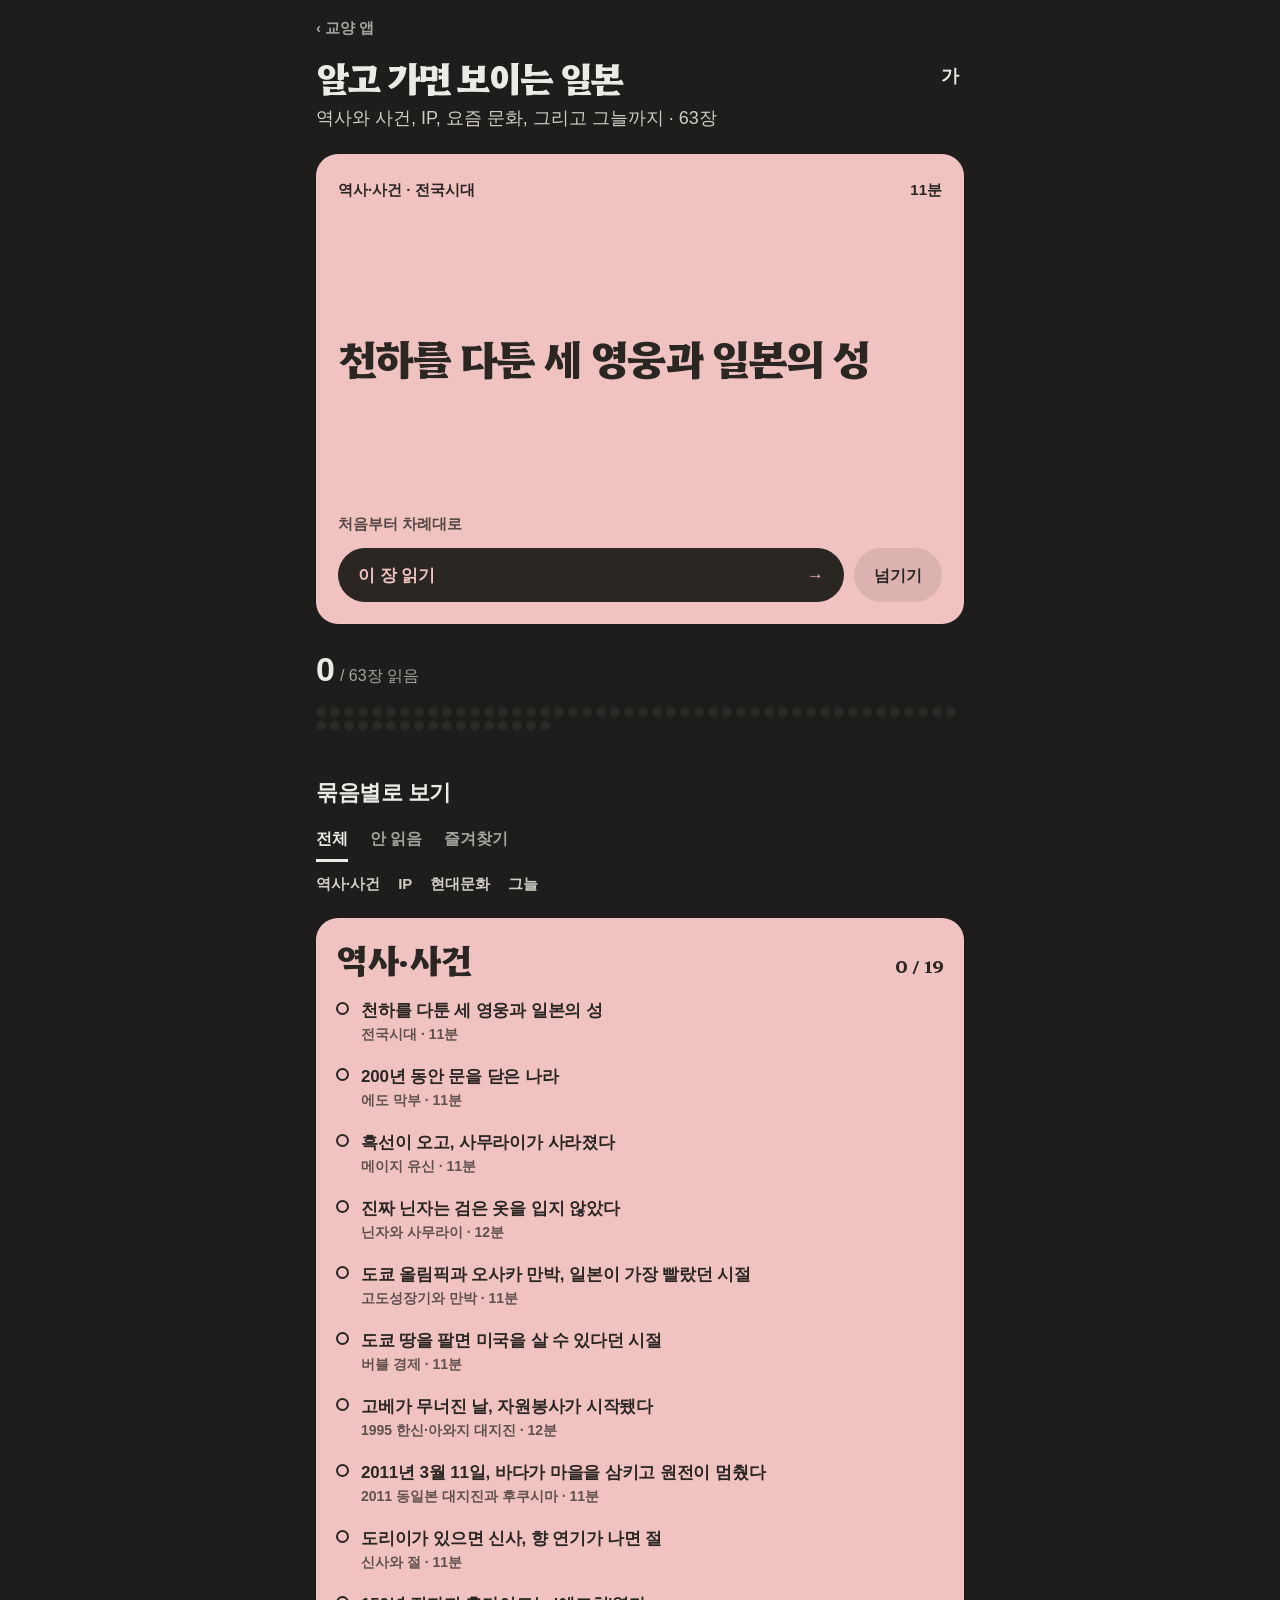
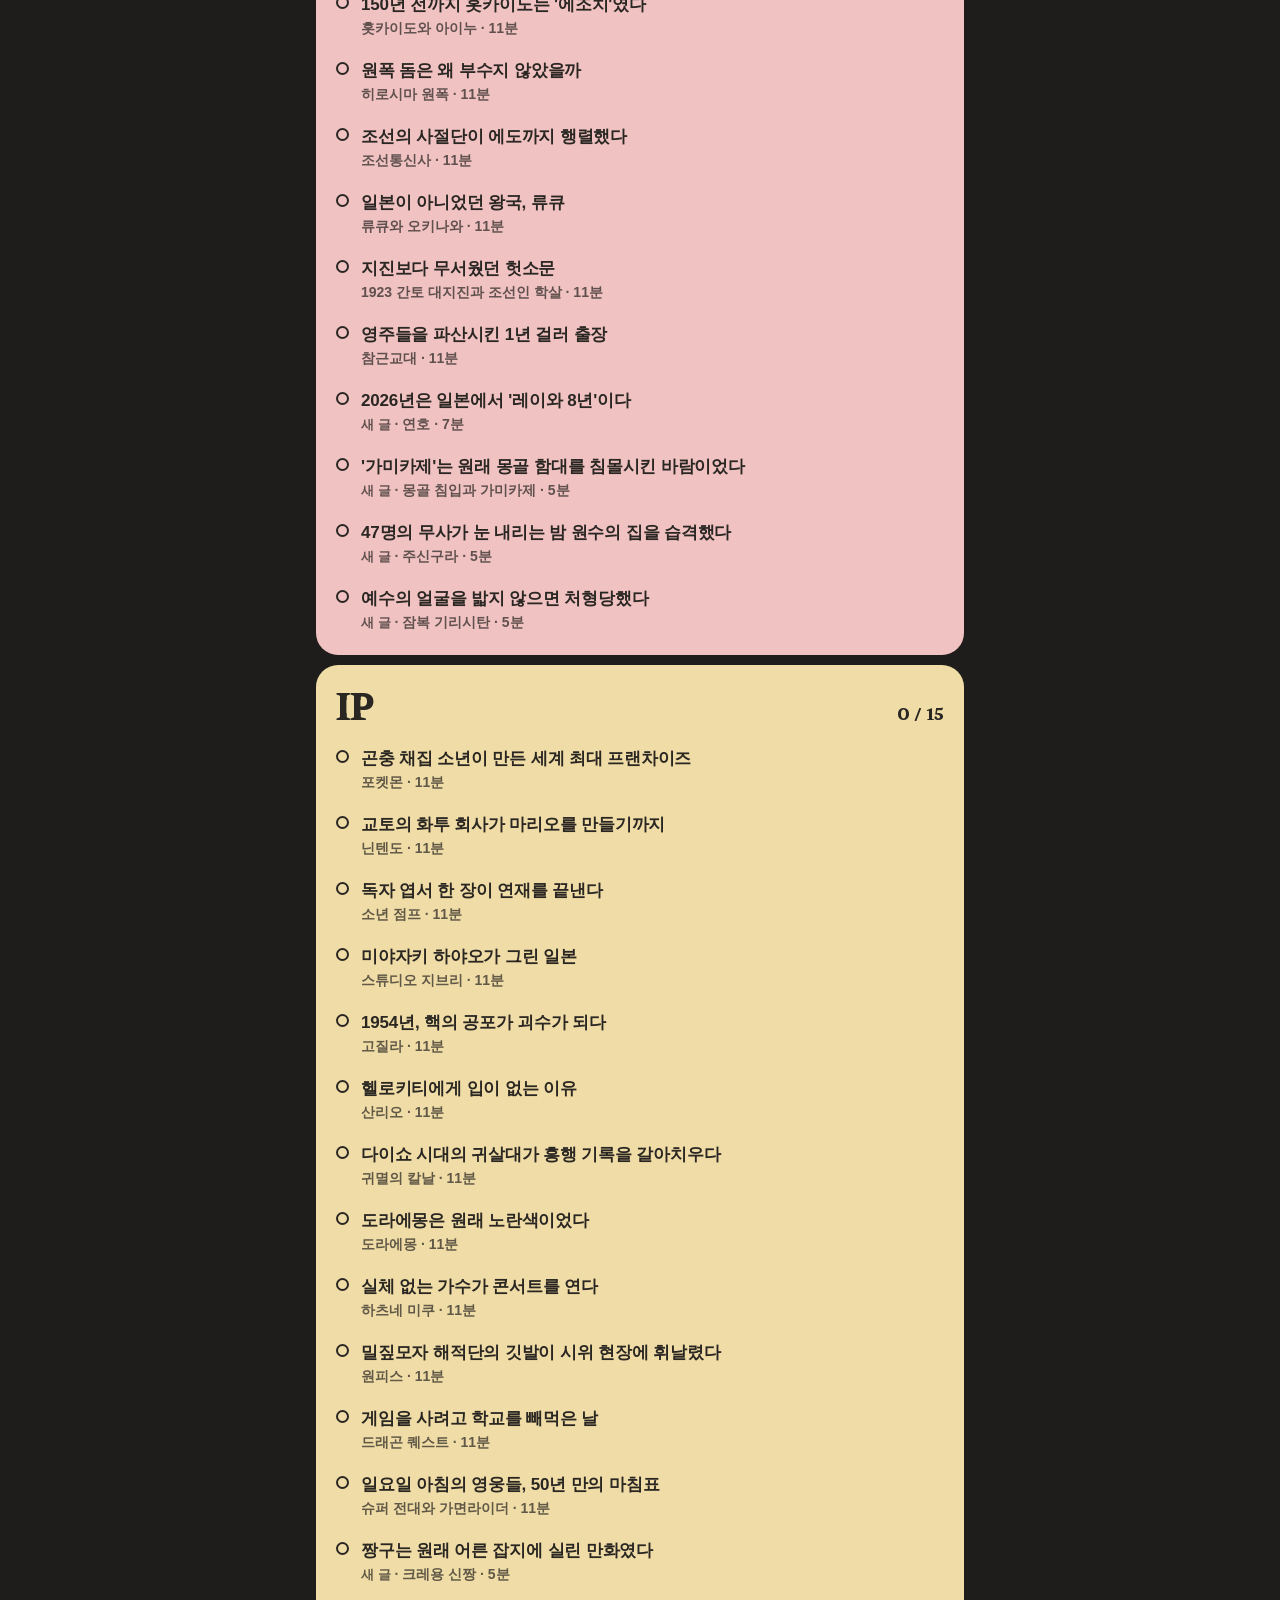
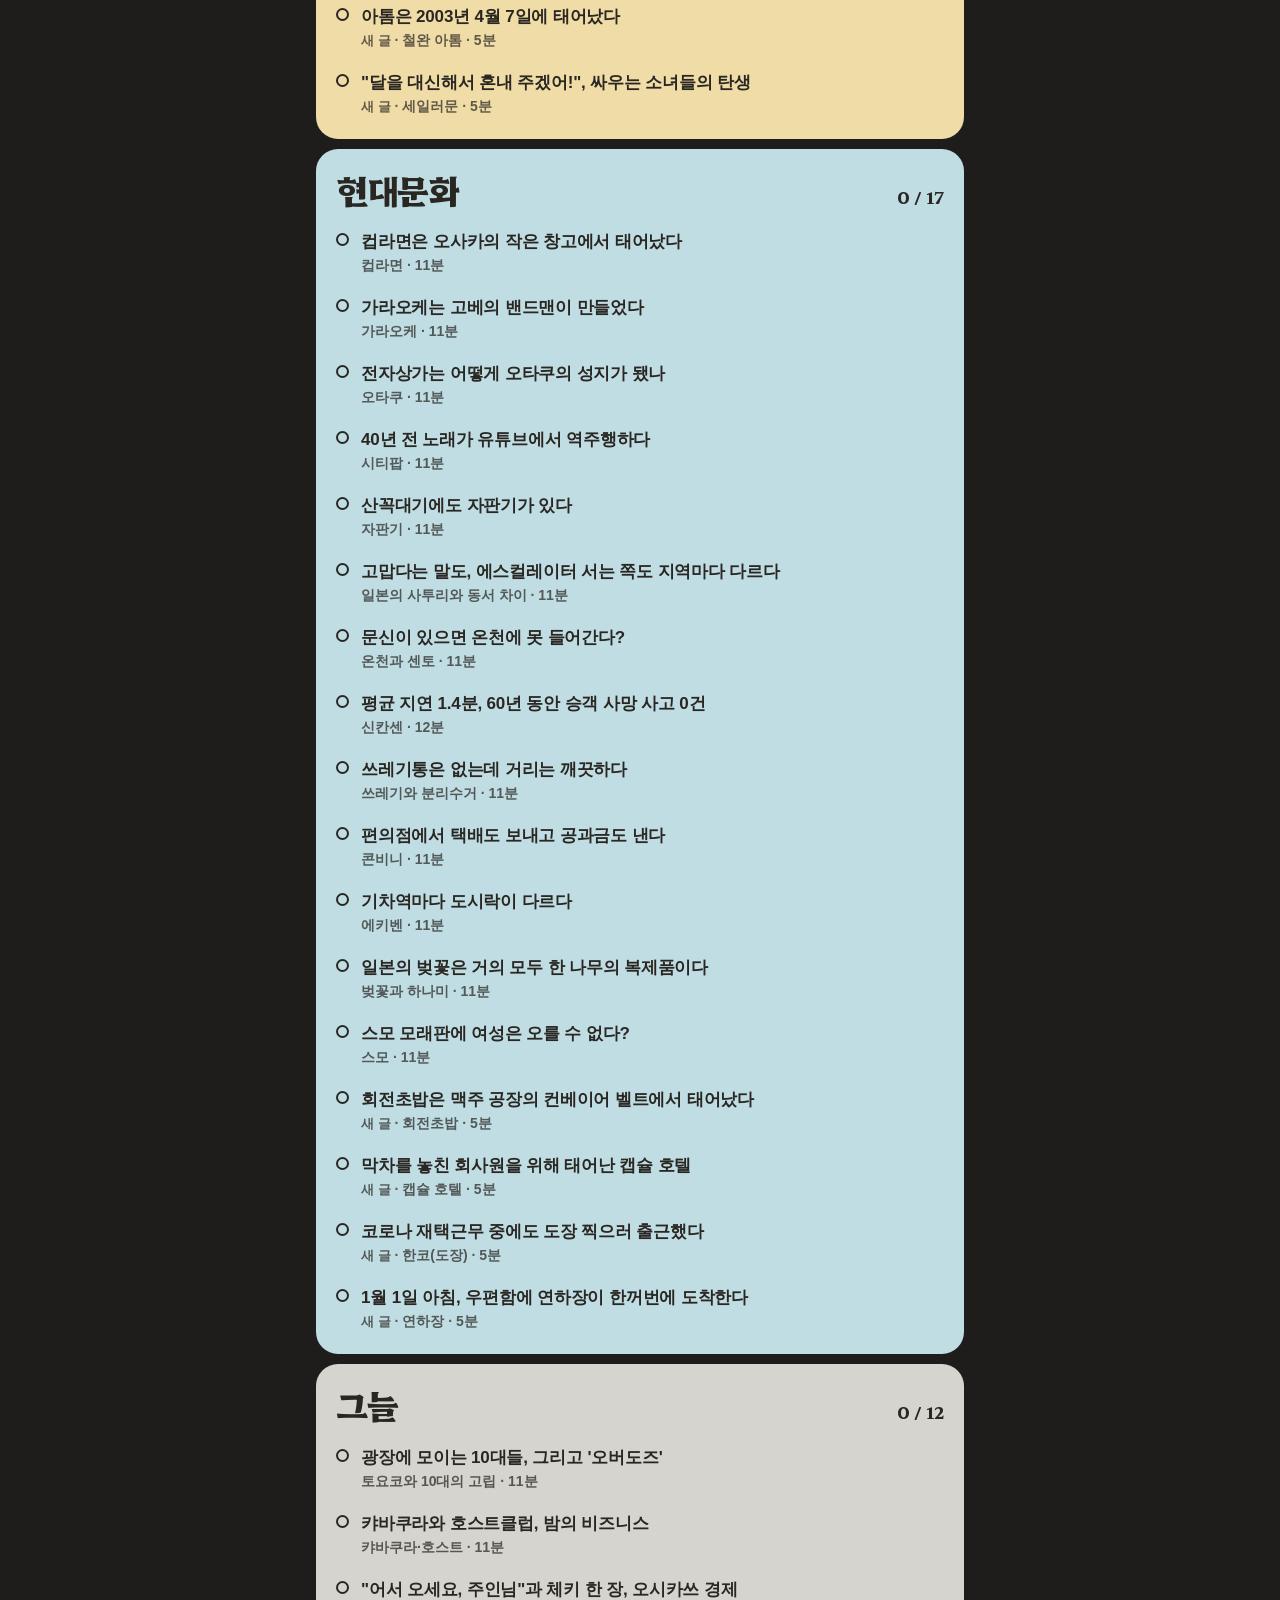
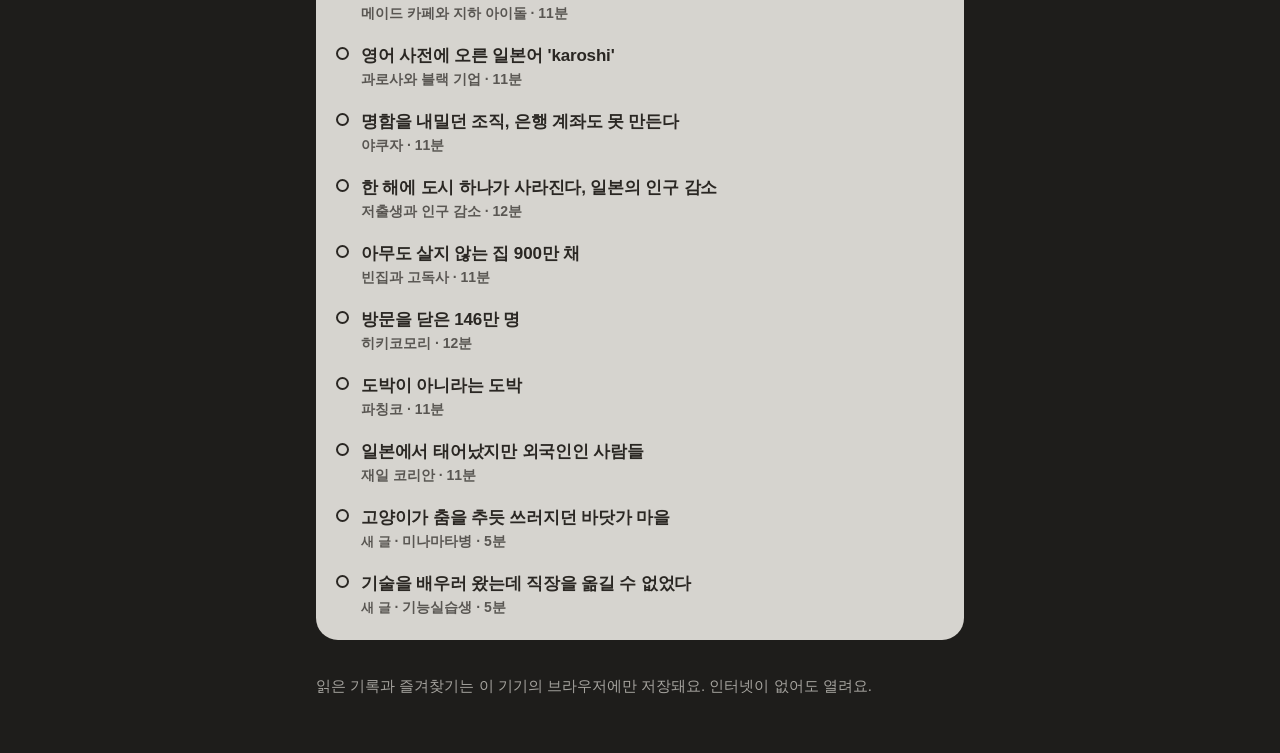
==== commit 05214903: "Add 10 new cards to each culture app Sangsik, Japan and Korea each get cards n4-n13, spread across t" ====
--- a/japan.html
+++ b/japan.html
@@ -192,15 +192,15 @@
 <div class="wrap">
 <div class="home" id="list">
 <a class="hublink" href="./">‹ 교양 앱</a>
-<header class="top"><div class="brand"><div><h1>알고 가면 보이는 일본</h1><p class="sub">역사와 사건, IP, 요즘 문화, 그리고 그늘까지 · <span class="ntotal">53</span>장</p></div></div>
+<header class="top"><div class="brand"><div><h1>알고 가면 보이는 일본</h1><p class="sub">역사와 사건, IP, 요즘 문화, 그리고 그늘까지 · <span class="ntotal">63</span>장</p></div></div>
 <button class="ib aa js-only" type="button" aria-label="읽기 설정">가</button></header>
 <section class="today js-only" aria-label="오늘의 한 장"></section>
-<div class="stats js-only"><div class="sline"><span><b class="nread">0</b>/ <span class="ntotal">53</span>장 읽음</span><span class="nfav"></span></div><div class="dots" aria-hidden="true"></div></div>
+<div class="stats js-only"><div class="sline"><span><b class="nread">0</b>/ <span class="ntotal">63</span>장 읽음</span><span class="nfav"></span></div><div class="dots" aria-hidden="true"></div></div>
 <h2 class="sec">묶음별로 보기</h2>
 <div class="filters js-only" role="tablist"><button type="button" data-f="all" aria-selected="true">전체</button><button type="button" data-f="unread" aria-selected="false">안 읽음</button><button type="button" data-f="fav" aria-selected="false">즐겨찾기</button></div>
 <nav class="chips"><a href="#g0">역사·사건</a><a href="#g1">IP</a><a href="#g2">현대문화</a><a href="#g3">그늘</a></nav>
 <p class="empty" hidden></p>
-<div id="toc"><section class="grp" id="g0" data-gi="0"><h2 class="gh">역사·사건<span class="gc"><span class="gread"></span>16장</span></h2><ol class="toc"><li id="i-c0" data-id="c0"><a href="#c0"><span class="tile">🏯</span><span class="t">천하를 다툰 세 영웅과 일본의 성<span class="f">전국시대 · 11분</span></span><span class="st" aria-hidden="true"></span></a></li><li id="i-c1" data-id="c1"><a href="#c1"><span class="tile">🚢</span><span class="t">200년 동안 문을 닫은 나라<span class="f">에도 막부 · 11분</span></span><span class="st" aria-hidden="true"></span></a></li><li id="i-c2" data-id="c2"><a href="#c2"><span class="tile">⚔️</span><span class="t">흑선이 오고, 사무라이가 사라졌다<span class="f">메이지 유신 · 11분</span></span><span class="st" aria-hidden="true"></span></a></li><li id="i-c3" data-id="c3"><a href="#c3"><span class="tile">🥷</span><span class="t">진짜 닌자는 검은 옷을 입지 않았다<span class="f">닌자와 사무라이 · 12분</span></span><span class="st" aria-hidden="true"></span></a></li><li id="i-c4" data-id="c4"><a href="#c4"><span class="tile">🌞</span><span class="t">도쿄 올림픽과 오사카 만박, 일본이 가장 빨랐던 시절<span class="f">고도성장기와 만박 · 11분</span></span><span class="st" aria-hidden="true"></span></a></li><li id="i-c5" data-id="c5"><a href="#c5"><span class="tile">🫧</span><span class="t">도쿄 땅을 팔면 미국을 살 수 있다던 시절<span class="f">버블 경제 · 11분</span></span><span class="st" aria-hidden="true"></span></a></li><li id="i-c6" data-id="c6"><a href="#c6"><span class="tile">🏚️</span><span class="t">고베가 무너진 날, 자원봉사가 시작됐다<span class="f">1995 한신·아와지 대지진 · 12분</span></span><span class="st" aria-hidden="true"></span></a></li><li id="i-c7" data-id="c7"><a href="#c7"><span class="tile">🌊</span><span class="t">2011년 3월 11일, 바다가 마을을 삼키고 원전이 멈췄다<span class="f">2011 동일본 대지진과 후쿠시마 · 11분</span></span><span class="st" aria-hidden="true"></span></a></li><li id="i-c8" data-id="c8"><a href="#c8"><span class="tile">⛩️</span><span class="t">도리이가 있으면 신사, 향 연기가 나면 절<span class="f">신사와 절 · 11분</span></span><span class="st" aria-hidden="true"></span></a></li><li id="i-c9" data-id="c9"><a href="#c9"><span class="tile">🐻</span><span class="t">150년 전까지 홋카이도는 '에조치'였다<span class="f">홋카이도와 아이누 · 11분</span></span><span class="st" aria-hidden="true"></span></a></li><li id="i-c10" data-id="c10"><a href="#c10"><span class="tile">🕊️</span><span class="t">원폭 돔은 왜 부수지 않았을까<span class="f">히로시마 원폭 · 11분</span></span><span class="st" aria-hidden="true"></span></a></li><li id="i-c11" data-id="c11"><a href="#c11"><span class="tile">📜</span><span class="t">조선의 사절단이 에도까지 행렬했다<span class="f">조선통신사 · 11분</span></span><span class="st" aria-hidden="true"></span></a></li><li id="i-c12" data-id="c12"><a href="#c12"><span class="tile">🌺</span><span class="t">일본이 아니었던 왕국, 류큐<span class="f">류큐와 오키나와 · 11분</span></span><span class="st" aria-hidden="true"></span></a></li><li id="i-c13" data-id="c13"><a href="#c13"><span class="tile">🔥</span><span class="t">지진보다 무서웠던 헛소문<span class="f">1923 간토 대지진과 조선인 학살 · 11분</span></span><span class="st" aria-hidden="true"></span></a></li><li id="i-c14" data-id="c14"><a href="#c14"><span class="tile">🏯</span><span class="t">영주들을 파산시킨 1년 걸러 출장<span class="f">참근교대 · 11분</span></span><span class="st" aria-hidden="true"></span></a></li><li id="i-n1" data-id="n1"><a href="#n1"><span class="tile">📅</span><span class="t">2026년은 일본에서 '레이와 8년'이다<span class="new">NEW</span><span class="f">연호 · 7분</span></span><span class="st" aria-hidden="true"></span></a></li></ol></section><section class="grp" id="g1" data-gi="1"><h2 class="gh">IP<span class="gc"><span class="gread"></span>13장</span></h2><ol class="toc"><li id="i-c15" data-id="c15"><a href="#c15"><span class="tile">⚡</span><span class="t">곤충 채집 소년이 만든 세계 최대 프랜차이즈<span class="f">포켓몬 · 11분</span></span><span class="st" aria-hidden="true"></span></a></li><li id="i-c16" data-id="c16"><a href="#c16"><span class="tile">🍄</span><span class="t">교토의 화투 회사가 마리오를 만들기까지<span class="f">닌텐도 · 11분</span></span><span class="st" aria-hidden="true"></span></a></li><li id="i-c17" data-id="c17"><a href="#c17"><span class="tile">📚</span><span class="t">독자 엽서 한 장이 연재를 끝낸다<span class="f">소년 점프 · 11분</span></span><span class="st" aria-hidden="true"></span></a></li><li id="i-c18" data-id="c18"><a href="#c18"><span class="tile">🧚</span><span class="t">미야자키 하야오가 그린 일본<span class="f">스튜디오 지브리 · 11분</span></span><span class="st" aria-hidden="true"></span></a></li><li id="i-c19" data-id="c19"><a href="#c19"><span class="tile">🦖</span><span class="t">1954년, 핵의 공포가 괴수가 되다<span class="f">고질라 · 11분</span></span><span class="st" aria-hidden="true"></span></a></li><li id="i-c20" data-id="c20"><a href="#c20"><span class="tile">🐱</span><span class="t">헬로키티에게 입이 없는 이유<span class="f">산리오 · 11분</span></span><span class="st" aria-hidden="true"></span></a></li><li id="i-c21" data-id="c21"><a href="#c21"><span class="tile">🗡️</span><span class="t">다이쇼 시대의 귀살대가 흥행 기록을 갈아치우다<span class="f">귀멸의 칼날 · 11분</span></span><span class="st" aria-hidden="true"></span></a></li><li id="i-c22" data-id="c22"><a href="#c22"><span class="tile">🔵</span><span class="t">도라에몽은 원래 노란색이었다<span class="f">도라에몽 · 11분</span></span><span class="st" aria-hidden="true"></span></a></li><li id="i-c23" data-id="c23"><a href="#c23"><span class="tile">🎵</span><span class="t">실체 없는 가수가 콘서트를 연다<span class="f">하츠네 미쿠 · 11분</span></span><span class="st" aria-hidden="true"></span></a></li><li id="i-c24" data-id="c24"><a href="#c24"><span class="tile">🏴‍☠️</span><span class="t">밀짚모자 해적단의 깃발이 시위 현장에 휘날렸다<span class="f">원피스 · 11분</span></span><span class="st" aria-hidden="true"></span></a></li><li id="i-c25" data-id="c25"><a href="#c25"><span class="tile">🐉</span><span class="t">게임을 사려고 학교를 빼먹은 날<span class="f">드래곤 퀘스트 · 11분</span></span><span class="st" aria-hidden="true"></span></a></li><li id="i-c26" data-id="c26"><a href="#c26"><span class="tile">🦸</span><span class="t">일요일 아침의 영웅들, 50년 만의 마침표<span class="f">슈퍼 전대와 가면라이더 · 11분</span></span><span class="st" aria-hidden="true"></span></a></li><li id="i-n2" data-id="n2"><a href="#n2"><span class="tile">🖍️</span><span class="t">짱구는 원래 어른 잡지에 실린 만화였다<span class="new">NEW</span><span class="f">크레용 신짱 · 5분</span></span><span class="st" aria-hidden="true"></span></a></li></ol></section><section class="grp" id="g2" data-gi="2"><h2 class="gh">현대문화<span class="gc"><span class="gread"></span>14장</span></h2><ol class="toc"><li id="i-c27" data-id="c27"><a href="#c27"><span class="tile">🍜</span><span class="t">컵라면은 오사카의 작은 창고에서 태어났다<span class="f">컵라면 · 11분</span></span><span class="st" aria-hidden="true"></span></a></li><li id="i-c28" data-id="c28"><a href="#c28"><span class="tile">🎤</span><span class="t">가라오케는 고베의 밴드맨이 만들었다<span class="f">가라오케 · 11분</span></span><span class="st" aria-hidden="true"></span></a></li><li id="i-c29" data-id="c29"><a href="#c29"><span class="tile">🎮</span><span class="t">전자상가는 어떻게 오타쿠의 성지가 됐나<span class="f">오타쿠 · 11분</span></span><span class="st" aria-hidden="true"></span></a></li><li id="i-c30" data-id="c30"><a href="#c30"><span class="tile">🌃</span><span class="t">40년 전 노래가 유튜브에서 역주행하다<span class="f">시티팝 · 11분</span></span><span class="st" aria-hidden="true"></span></a></li><li id="i-c31" data-id="c31"><a href="#c31"><span class="tile">🥤</span><span class="t">산꼭대기에도 자판기가 있다<span class="f">자판기 · 11분</span></span><span class="st" aria-hidden="true"></span></a></li><li id="i-c32" data-id="c32"><a href="#c32"><span class="tile">😆</span><span class="t">고맙다는 말도, 에스컬레이터 서는 쪽도 지역마다 다르다<span class="f">일본의 사투리와 동서 차이 · 11분</span></span><span class="st" aria-hidden="true"></span></a></li><li id="i-c33" data-id="c33"><a href="#c33"><span class="tile">♨️</span><span class="t">문신이 있으면 온천에 못 들어간다?<span class="f">온천과 센토 · 11분</span></span><span class="st" aria-hidden="true"></span></a></li><li id="i-c34" data-id="c34"><a href="#c34"><span class="tile">🚄</span><span class="t">평균 지연 1.4분, 60년 동안 승객 사망 사고 0건<span class="f">신칸센 · 12분</span></span><span class="st" aria-hidden="true"></span></a></li><li id="i-c35" data-id="c35"><a href="#c35"><span class="tile">🗑️</span><span class="t">쓰레기통은 없는데 거리는 깨끗하다<span class="f">쓰레기와 분리수거 · 11분</span></span><span class="st" aria-hidden="true"></span></a></li><li id="i-c36" data-id="c36"><a href="#c36"><span class="tile">🏪</span><span class="t">편의점에서 택배도 보내고 공과금도 낸다<span class="f">콘비니 · 11분</span></span><span class="st" aria-hidden="true"></span></a></li><li id="i-c37" data-id="c37"><a href="#c37"><span class="tile">🍱</span><span class="t">기차역마다 도시락이 다르다<span class="f">에키벤 · 11분</span></span><span class="st" aria-hidden="true"></span></a></li><li id="i-c38" data-id="c38"><a href="#c38"><span class="tile">🌸</span><span class="t">일본의 벚꽃은 거의 모두 한 나무의 복제품이다<span class="f">벚꽃과 하나미 · 11분</span></span><span class="st" aria-hidden="true"></span></a></li><li id="i-c39" data-id="c39"><a href="#c39"><span class="tile">🤼</span><span class="t">스모 모래판에 여성은 오를 수 없다?<span class="f">스모 · 11분</span></span><span class="st" aria-hidden="true"></span></a></li><li id="i-n3" data-id="n3"><a href="#n3"><span class="tile">🍣</span><span class="t">회전초밥은 맥주 공장의 컨베이어 벨트에서 태어났다<span class="new">NEW</span><span class="f">회전초밥 · 5분</span></span><span class="st" aria-hidden="true"></span></a></li></ol></section><section class="grp" id="g3" data-gi="3"><h2 class="gh">그늘<span class="gc"><span class="gread"></span>10장</span></h2><ol class="toc"><li id="i-c40" data-id="c40"><a href="#c40"><span class="tile">🌀</span><span class="t">광장에 모이는 10대들, 그리고 '오버도즈'<span class="f">토요코와 10대의 고립 · 11분</span></span><span class="st" aria-hidden="true"></span></a></li><li id="i-c41" data-id="c41"><a href="#c41"><span class="tile">🥂</span><span class="t">캬바쿠라와 호스트클럽, 밤의 비즈니스<span class="f">캬바쿠라·호스트 · 11분</span></span><span class="st" aria-hidden="true"></span></a></li><li id="i-c42" data-id="c42"><a href="#c42"><span class="tile">🎙️</span><span class="t">"어서 오세요, 주인님"과 체키 한 장, 오시카쓰 경제<span class="f">메이드 카페와 지하 아이돌 · 11분</span></span><span class="st" aria-hidden="true"></span></a></li><li id="i-c43" data-id="c43"><a href="#c43"><span class="tile">💼</span><span class="t">영어 사전에 오른 일본어 'karoshi'<span class="f">과로사와 블랙 기업 · 11분</span></span><span class="st" aria-hidden="true"></span></a></li><li id="i-c44" data-id="c44"><a href="#c44"><span class="tile">🕶️</span><span class="t">명함을 내밀던 조직, 은행 계좌도 못 만든다<span class="f">야쿠자 · 11분</span></span><span class="st" aria-hidden="true"></span></a></li><li id="i-c45" data-id="c45"><a href="#c45"><span class="tile">👶</span><span class="t">한 해에 도시 하나가 사라진다, 일본의 인구 감소<span class="f">저출생과 인구 감소 · 12분</span></span><span class="st" aria-hidden="true"></span></a></li><li id="i-c46" data-id="c46"><a href="#c46"><span class="tile">🏚️</span><span class="t">아무도 살지 않는 집 900만 채<span class="f">빈집과 고독사 · 11분</span></span><span class="st" aria-hidden="true"></span></a></li><li id="i-c47" data-id="c47"><a href="#c47"><span class="tile">🚪</span><span class="t">방문을 닫은 146만 명<span class="f">히키코모리 · 12분</span></span><span class="st" aria-hidden="true"></span></a></li><li id="i-c48" data-id="c48"><a href="#c48"><span class="tile">🎰</span><span class="t">도박이 아니라는 도박<span class="f">파칭코 · 11분</span></span><span class="st" aria-hidden="true"></span></a></li><li id="i-c49" data-id="c49"><a href="#c49"><span class="tile">🧭</span><span class="t">일본에서 태어났지만 외국인인 사람들<span class="f">재일 코리안 · 11분</span></span><span class="st" aria-hidden="true"></span></a></li></ol></section></div>
+<div id="toc"><section class="grp" id="g0" data-gi="0"><h2 class="gh">역사·사건<span class="gc"><span class="gread"></span>19장</span></h2><ol class="toc"><li id="i-c0" data-id="c0"><a href="#c0"><span class="tile">🏯</span><span class="t">천하를 다툰 세 영웅과 일본의 성<span class="f">전국시대 · 11분</span></span><span class="st" aria-hidden="true"></span></a></li><li id="i-c1" data-id="c1"><a href="#c1"><span class="tile">🚢</span><span class="t">200년 동안 문을 닫은 나라<span class="f">에도 막부 · 11분</span></span><span class="st" aria-hidden="true"></span></a></li><li id="i-c2" data-id="c2"><a href="#c2"><span class="tile">⚔️</span><span class="t">흑선이 오고, 사무라이가 사라졌다<span class="f">메이지 유신 · 11분</span></span><span class="st" aria-hidden="true"></span></a></li><li id="i-c3" data-id="c3"><a href="#c3"><span class="tile">🥷</span><span class="t">진짜 닌자는 검은 옷을 입지 않았다<span class="f">닌자와 사무라이 · 12분</span></span><span class="st" aria-hidden="true"></span></a></li><li id="i-c4" data-id="c4"><a href="#c4"><span class="tile">🌞</span><span class="t">도쿄 올림픽과 오사카 만박, 일본이 가장 빨랐던 시절<span class="f">고도성장기와 만박 · 11분</span></span><span class="st" aria-hidden="true"></span></a></li><li id="i-c5" data-id="c5"><a href="#c5"><span class="tile">🫧</span><span class="t">도쿄 땅을 팔면 미국을 살 수 있다던 시절<span class="f">버블 경제 · 11분</span></span><span class="st" aria-hidden="true"></span></a></li><li id="i-c6" data-id="c6"><a href="#c6"><span class="tile">🏚️</span><span class="t">고베가 무너진 날, 자원봉사가 시작됐다<span class="f">1995 한신·아와지 대지진 · 12분</span></span><span class="st" aria-hidden="true"></span></a></li><li id="i-c7" data-id="c7"><a href="#c7"><span class="tile">🌊</span><span class="t">2011년 3월 11일, 바다가 마을을 삼키고 원전이 멈췄다<span class="f">2011 동일본 대지진과 후쿠시마 · 11분</span></span><span class="st" aria-hidden="true"></span></a></li><li id="i-c8" data-id="c8"><a href="#c8"><span class="tile">⛩️</span><span class="t">도리이가 있으면 신사, 향 연기가 나면 절<span class="f">신사와 절 · 11분</span></span><span class="st" aria-hidden="true"></span></a></li><li id="i-c9" data-id="c9"><a href="#c9"><span class="tile">🐻</span><span class="t">150년 전까지 홋카이도는 '에조치'였다<span class="f">홋카이도와 아이누 · 11분</span></span><span class="st" aria-hidden="true"></span></a></li><li id="i-c10" data-id="c10"><a href="#c10"><span class="tile">🕊️</span><span class="t">원폭 돔은 왜 부수지 않았을까<span class="f">히로시마 원폭 · 11분</span></span><span class="st" aria-hidden="true"></span></a></li><li id="i-c11" data-id="c11"><a href="#c11"><span class="tile">📜</span><span class="t">조선의 사절단이 에도까지 행렬했다<span class="f">조선통신사 · 11분</span></span><span class="st" aria-hidden="true"></span></a></li><li id="i-c12" data-id="c12"><a href="#c12"><span class="tile">🌺</span><span class="t">일본이 아니었던 왕국, 류큐<span class="f">류큐와 오키나와 · 11분</span></span><span class="st" aria-hidden="true"></span></a></li><li id="i-c13" data-id="c13"><a href="#c13"><span class="tile">🔥</span><span class="t">지진보다 무서웠던 헛소문<span class="f">1923 간토 대지진과 조선인 학살 · 11분</span></span><span class="st" aria-hidden="true"></span></a></li><li id="i-c14" data-id="c14"><a href="#c14"><span class="tile">🏯</span><span class="t">영주들을 파산시킨 1년 걸러 출장<span class="f">참근교대 · 11분</span></span><span class="st" aria-hidden="true"></span></a></li><li id="i-n1" data-id="n1"><a href="#n1"><span class="tile">📅</span><span class="t">2026년은 일본에서 '레이와 8년'이다<span class="new">NEW</span><span class="f">연호 · 7분</span></span><span class="st" aria-hidden="true"></span></a></li><li id="i-n4" data-id="n4"><a href="#n4"><span class="tile">🌀</span><span class="t">'가미카제'는 원래 몽골 함대를 침몰시킨 바람이었다<span class="new">NEW</span><span class="f">몽골 침입과 가미카제 · 5분</span></span><span class="st" aria-hidden="true"></span></a></li><li id="i-n5" data-id="n5"><a href="#n5"><span class="tile">❄️</span><span class="t">47명의 무사가 눈 내리는 밤 원수의 집을 습격했다<span class="new">NEW</span><span class="f">주신구라 · 5분</span></span><span class="st" aria-hidden="true"></span></a></li><li id="i-n6" data-id="n6"><a href="#n6"><span class="tile">✝️</span><span class="t">예수의 얼굴을 밟지 않으면 처형당했다<span class="new">NEW</span><span class="f">잠복 기리시탄 · 5분</span></span><span class="st" aria-hidden="true"></span></a></li></ol></section><section class="grp" id="g1" data-gi="1"><h2 class="gh">IP<span class="gc"><span class="gread"></span>15장</span></h2><ol class="toc"><li id="i-c15" data-id="c15"><a href="#c15"><span class="tile">⚡</span><span class="t">곤충 채집 소년이 만든 세계 최대 프랜차이즈<span class="f">포켓몬 · 11분</span></span><span class="st" aria-hidden="true"></span></a></li><li id="i-c16" data-id="c16"><a href="#c16"><span class="tile">🍄</span><span class="t">교토의 화투 회사가 마리오를 만들기까지<span class="f">닌텐도 · 11분</span></span><span class="st" aria-hidden="true"></span></a></li><li id="i-c17" data-id="c17"><a href="#c17"><span class="tile">📚</span><span class="t">독자 엽서 한 장이 연재를 끝낸다<span class="f">소년 점프 · 11분</span></span><span class="st" aria-hidden="true"></span></a></li><li id="i-c18" data-id="c18"><a href="#c18"><span class="tile">🧚</span><span class="t">미야자키 하야오가 그린 일본<span class="f">스튜디오 지브리 · 11분</span></span><span class="st" aria-hidden="true"></span></a></li><li id="i-c19" data-id="c19"><a href="#c19"><span class="tile">🦖</span><span class="t">1954년, 핵의 공포가 괴수가 되다<span class="f">고질라 · 11분</span></span><span class="st" aria-hidden="true"></span></a></li><li id="i-c20" data-id="c20"><a href="#c20"><span class="tile">🐱</span><span class="t">헬로키티에게 입이 없는 이유<span class="f">산리오 · 11분</span></span><span class="st" aria-hidden="true"></span></a></li><li id="i-c21" data-id="c21"><a href="#c21"><span class="tile">🗡️</span><span class="t">다이쇼 시대의 귀살대가 흥행 기록을 갈아치우다<span class="f">귀멸의 칼날 · 11분</span></span><span class="st" aria-hidden="true"></span></a></li><li id="i-c22" data-id="c22"><a href="#c22"><span class="tile">🔵</span><span class="t">도라에몽은 원래 노란색이었다<span class="f">도라에몽 · 11분</span></span><span class="st" aria-hidden="true"></span></a></li><li id="i-c23" data-id="c23"><a href="#c23"><span class="tile">🎵</span><span class="t">실체 없는 가수가 콘서트를 연다<span class="f">하츠네 미쿠 · 11분</span></span><span class="st" aria-hidden="true"></span></a></li><li id="i-c24" data-id="c24"><a href="#c24"><span class="tile">🏴‍☠️</span><span class="t">밀짚모자 해적단의 깃발이 시위 현장에 휘날렸다<span class="f">원피스 · 11분</span></span><span class="st" aria-hidden="true"></span></a></li><li id="i-c25" data-id="c25"><a href="#c25"><span class="tile">🐉</span><span class="t">게임을 사려고 학교를 빼먹은 날<span class="f">드래곤 퀘스트 · 11분</span></span><span class="st" aria-hidden="true"></span></a></li><li id="i-c26" data-id="c26"><a href="#c26"><span class="tile">🦸</span><span class="t">일요일 아침의 영웅들, 50년 만의 마침표<span class="f">슈퍼 전대와 가면라이더 · 11분</span></span><span class="st" aria-hidden="true"></span></a></li><li id="i-n2" data-id="n2"><a href="#n2"><span class="tile">🖍️</span><span class="t">짱구는 원래 어른 잡지에 실린 만화였다<span class="new">NEW</span><span class="f">크레용 신짱 · 5분</span></span><span class="st" aria-hidden="true"></span></a></li><li id="i-n7" data-id="n7"><a href="#n7"><span class="tile">🤖</span><span class="t">아톰은 2003년 4월 7일에 태어났다<span class="new">NEW</span><span class="f">철완 아톰 · 5분</span></span><span class="st" aria-hidden="true"></span></a></li><li id="i-n8" data-id="n8"><a href="#n8"><span class="tile">🌙</span><span class="t">"달을 대신해서 혼내 주겠어!", 싸우는 소녀들의 탄생<span class="new">NEW</span><span class="f">세일러문 · 5분</span></span><span class="st" aria-hidden="true"></span></a></li></ol></section><section class="grp" id="g2" data-gi="2"><h2 class="gh">현대문화<span class="gc"><span class="gread"></span>17장</span></h2><ol class="toc"><li id="i-c27" data-id="c27"><a href="#c27"><span class="tile">🍜</span><span class="t">컵라면은 오사카의 작은 창고에서 태어났다<span class="f">컵라면 · 11분</span></span><span class="st" aria-hidden="true"></span></a></li><li id="i-c28" data-id="c28"><a href="#c28"><span class="tile">🎤</span><span class="t">가라오케는 고베의 밴드맨이 만들었다<span class="f">가라오케 · 11분</span></span><span class="st" aria-hidden="true"></span></a></li><li id="i-c29" data-id="c29"><a href="#c29"><span class="tile">🎮</span><span class="t">전자상가는 어떻게 오타쿠의 성지가 됐나<span class="f">오타쿠 · 11분</span></span><span class="st" aria-hidden="true"></span></a></li><li id="i-c30" data-id="c30"><a href="#c30"><span class="tile">🌃</span><span class="t">40년 전 노래가 유튜브에서 역주행하다<span class="f">시티팝 · 11분</span></span><span class="st" aria-hidden="true"></span></a></li><li id="i-c31" data-id="c31"><a href="#c31"><span class="tile">🥤</span><span class="t">산꼭대기에도 자판기가 있다<span class="f">자판기 · 11분</span></span><span class="st" aria-hidden="true"></span></a></li><li id="i-c32" data-id="c32"><a href="#c32"><span class="tile">😆</span><span class="t">고맙다는 말도, 에스컬레이터 서는 쪽도 지역마다 다르다<span class="f">일본의 사투리와 동서 차이 · 11분</span></span><span class="st" aria-hidden="true"></span></a></li><li id="i-c33" data-id="c33"><a href="#c33"><span class="tile">♨️</span><span class="t">문신이 있으면 온천에 못 들어간다?<span class="f">온천과 센토 · 11분</span></span><span class="st" aria-hidden="true"></span></a></li><li id="i-c34" data-id="c34"><a href="#c34"><span class="tile">🚄</span><span class="t">평균 지연 1.4분, 60년 동안 승객 사망 사고 0건<span class="f">신칸센 · 12분</span></span><span class="st" aria-hidden="true"></span></a></li><li id="i-c35" data-id="c35"><a href="#c35"><span class="tile">🗑️</span><span class="t">쓰레기통은 없는데 거리는 깨끗하다<span class="f">쓰레기와 분리수거 · 11분</span></span><span class="st" aria-hidden="true"></span></a></li><li id="i-c36" data-id="c36"><a href="#c36"><span class="tile">🏪</span><span class="t">편의점에서 택배도 보내고 공과금도 낸다<span class="f">콘비니 · 11분</span></span><span class="st" aria-hidden="true"></span></a></li><li id="i-c37" data-id="c37"><a href="#c37"><span class="tile">🍱</span><span class="t">기차역마다 도시락이 다르다<span class="f">에키벤 · 11분</span></span><span class="st" aria-hidden="true"></span></a></li><li id="i-c38" data-id="c38"><a href="#c38"><span class="tile">🌸</span><span class="t">일본의 벚꽃은 거의 모두 한 나무의 복제품이다<span class="f">벚꽃과 하나미 · 11분</span></span><span class="st" aria-hidden="true"></span></a></li><li id="i-c39" data-id="c39"><a href="#c39"><span class="tile">🤼</span><span class="t">스모 모래판에 여성은 오를 수 없다?<span class="f">스모 · 11분</span></span><span class="st" aria-hidden="true"></span></a></li><li id="i-n3" data-id="n3"><a href="#n3"><span class="tile">🍣</span><span class="t">회전초밥은 맥주 공장의 컨베이어 벨트에서 태어났다<span class="new">NEW</span><span class="f">회전초밥 · 5분</span></span><span class="st" aria-hidden="true"></span></a></li><li id="i-n9" data-id="n9"><a href="#n9"><span class="tile">🛏️</span><span class="t">막차를 놓친 회사원을 위해 태어난 캡슐 호텔<span class="new">NEW</span><span class="f">캡슐 호텔 · 5분</span></span><span class="st" aria-hidden="true"></span></a></li><li id="i-n10" data-id="n10"><a href="#n10"><span class="tile">🔴</span><span class="t">코로나 재택근무 중에도 도장 찍으러 출근했다<span class="new">NEW</span><span class="f">한코(도장) · 5분</span></span><span class="st" aria-hidden="true"></span></a></li><li id="i-n11" data-id="n11"><a href="#n11"><span class="tile">🎍</span><span class="t">1월 1일 아침, 우편함에 연하장이 한꺼번에 도착한다<span class="new">NEW</span><span class="f">연하장 · 5분</span></span><span class="st" aria-hidden="true"></span></a></li></ol></section><section class="grp" id="g3" data-gi="3"><h2 class="gh">그늘<span class="gc"><span class="gread"></span>12장</span></h2><ol class="toc"><li id="i-c40" data-id="c40"><a href="#c40"><span class="tile">🌀</span><span class="t">광장에 모이는 10대들, 그리고 '오버도즈'<span class="f">토요코와 10대의 고립 · 11분</span></span><span class="st" aria-hidden="true"></span></a></li><li id="i-c41" data-id="c41"><a href="#c41"><span class="tile">🥂</span><span class="t">캬바쿠라와 호스트클럽, 밤의 비즈니스<span class="f">캬바쿠라·호스트 · 11분</span></span><span class="st" aria-hidden="true"></span></a></li><li id="i-c42" data-id="c42"><a href="#c42"><span class="tile">🎙️</span><span class="t">"어서 오세요, 주인님"과 체키 한 장, 오시카쓰 경제<span class="f">메이드 카페와 지하 아이돌 · 11분</span></span><span class="st" aria-hidden="true"></span></a></li><li id="i-c43" data-id="c43"><a href="#c43"><span class="tile">💼</span><span class="t">영어 사전에 오른 일본어 'karoshi'<span class="f">과로사와 블랙 기업 · 11분</span></span><span class="st" aria-hidden="true"></span></a></li><li id="i-c44" data-id="c44"><a href="#c44"><span class="tile">🕶️</span><span class="t">명함을 내밀던 조직, 은행 계좌도 못 만든다<span class="f">야쿠자 · 11분</span></span><span class="st" aria-hidden="true"></span></a></li><li id="i-c45" data-id="c45"><a href="#c45"><span class="tile">👶</span><span class="t">한 해에 도시 하나가 사라진다, 일본의 인구 감소<span class="f">저출생과 인구 감소 · 12분</span></span><span class="st" aria-hidden="true"></span></a></li><li id="i-c46" data-id="c46"><a href="#c46"><span class="tile">🏚️</span><span class="t">아무도 살지 않는 집 900만 채<span class="f">빈집과 고독사 · 11분</span></span><span class="st" aria-hidden="true"></span></a></li><li id="i-c47" data-id="c47"><a href="#c47"><span class="tile">🚪</span><span class="t">방문을 닫은 146만 명<span class="f">히키코모리 · 12분</span></span><span class="st" aria-hidden="true"></span></a></li><li id="i-c48" data-id="c48"><a href="#c48"><span class="tile">🎰</span><span class="t">도박이 아니라는 도박<span class="f">파칭코 · 11분</span></span><span class="st" aria-hidden="true"></span></a></li><li id="i-c49" data-id="c49"><a href="#c49"><span class="tile">🧭</span><span class="t">일본에서 태어났지만 외국인인 사람들<span class="f">재일 코리안 · 11분</span></span><span class="st" aria-hidden="true"></span></a></li><li id="i-n12" data-id="n12"><a href="#n12"><span class="tile">🐟</span><span class="t">고양이가 춤을 추듯 쓰러지던 바닷가 마을<span class="new">NEW</span><span class="f">미나마타병 · 5분</span></span><span class="st" aria-hidden="true"></span></a></li><li id="i-n13" data-id="n13"><a href="#n13"><span class="tile">🧳</span><span class="t">기술을 배우러 왔는데 직장을 옮길 수 없었다<span class="new">NEW</span><span class="f">기능실습생 · 5분</span></span><span class="st" aria-hidden="true"></span></a></li></ol></section></div>
 <p class="foot">읽은 기록과 즐겨찾기는 이 기기의 브라우저에만 저장돼요. 인터넷이 없어도 열려요.</p>
 </div>
 <a class="nojs-back" href="#list">‹ 목록</a>
@@ -807,6 +807,56 @@
 <h3>그래도 일상에서는 서기가 늘었다</h3>
 <p>연호는 관공서 서류와 운전면허증, 각종 증명서에서 여전히 쓰여요. 하지만 연호와 서기를 오가며 계산하는 게 번거롭다 보니, 회사와 민간에서는 서기만 쓰는 곳이 계속 늘고 있어요.<br>젊은 세대일수록 "헤이세이 몇 년생"보다 "몇 년생"으로 말하는 사람이 많아요. 그래도 '쇼와 감성', '헤이세이 레트로'처럼 연호는 한 시대의 분위기를 부르는 말로 여전히 살아 있어요.</p>
 <div class="tip">💡 서기에서 2018을 빼면 레이와 연도가 나와요. 2026 - 2018 = 레이와 8년이에요. 일본 식품의 유통기한이나 영수증, 서류에 'R8.10.27'처럼 적혀 있으면 2026년 10월 27일이라는 뜻이에요. 헤이세이는 서기에서 1988을, 쇼와는 1925를 빼면 돼요.</div>
+</article>
+
+<article class="card" id="n4" data-group="역사·사건" data-topic="몽골 침입과 가미카제" data-emoji="🌀" data-new>
+<h2>'가미카제'는 원래 몽골 함대를 침몰시킨 바람이었다</h2>
+<div class="scene"><span class="tag">👀 장면</span>후쿠오카 해변 공원 모래밭 곁에 낮은 돌담이 길게 이어져 있어요. 얼핏 보면 오래된 방파제 같지만, 750년 전 바다 건너올 대군을 막으려고 쌓은 성벽이에요.<br>이 돌담이 지키려던 상대는 당시 세계 최강이던 몽골 제국, 그리고 몽골에 동원된 고려의 군대였어요.</div>
+<h3>쿠빌라이의 편지</h3>
+<p>13세기 몽골은 중국 북부와 고려까지 손에 넣었어요. 원나라를 세운 <strong>쿠빌라이 칸</strong>은 1260년대 후반부터 일본에 여러 번 사신을 보내 "사이좋게 지내자"는 편지를 전했어요. 말은 부드러웠지만 사실상 복속하라는 요구였어요.<br>당시 일본을 실제로 다스리던 가마쿠라 막부는 답장을 보내지 않았어요. 결국 원나라는 바다를 건너 공격하기로 했어요.</p>
+<h3>첫 번째 침입, 1274년</h3>
+<p>1274년 원나라와 고려의 연합군 약 3만 명이 900척 남짓한 배를 타고 쓰시마와 이키섬을 휩쓴 뒤 하카타만(지금의 후쿠오카)에 상륙했어요. 배는 대부분 고려가 만들어야 했어요.<br>일본 무사들은 한 사람씩 이름을 대고 싸우는 데 익숙했는데, 연합군은 북을 치며 집단으로 움직이고 화약 무기 '데쓰하우'를 썼어요. 일본 쪽은 크게 밀렸어요.<br>그런데 연합군은 하루 만에 배로 물러났고, 그날 밤 폭풍을 만나 큰 피해를 입었다고 전해져요. 다만 폭풍이 정말 있었는지, 처음부터 위협만 하고 돌아갈 계획이었는지는 지금도 의견이 갈려요.</p>
+<h3>돌담을 쌓고 기다리다</h3>
+<p>막부는 다시 올 침입에 대비해 하카타만 해안을 따라 높이 2m 안팎의 돌담을 20km쯤 쌓았어요. 이게 지금 후쿠오카 곳곳에 남은 <strong>원구 방루</strong>예요. 또 원나라가 다시 보낸 사신을 처형하며 맞설 뜻을 분명히 했어요.</p>
+<h3>두 번째 침입, 1281년</h3>
+<p>1281년 원나라는 훨씬 큰 군대를 보냈어요. 고려에서 출발한 동로군 약 4만 명과, 막 무너뜨린 남송의 병사들로 꾸린 강남군 약 10만 명이었다고 전해져요. 합치면 14만 명, 역사상 손꼽히는 대규모 상륙 작전이었어요.<br>하지만 돌담에 막혀 상륙하지 못한 채 두 달 가까이 바다에 머물렀고, 그사이 거센 <strong>태풍</strong>이 덮쳤어요. 배들은 서로 부딪치며 부서졌고 대군은 대부분 바다에서 사라졌어요.<br>2011년에는 나가사키현 다카시마 앞바다 해저에서 이때 가라앉은 원나라 배의 선체가 발견되기도 했어요.</p>
+<h3>신이 보낸 바람</h3>
+<p>사람들은 이 바람을 신이 일본을 지키려고 보낸 '<strong>가미카제(神風, 신풍)</strong>'라고 믿었어요. 일본은 신이 지키는 나라라는 생각이 이때부터 단단해졌어요.<br>제2차 세계대전 말, 일본군은 비행기째 적함에 부딪치는 자살 공격 부대에 이 이름을 붙였어요. 그래서 영어에서 'kamikaze'는 무모한 자폭 공격을 뜻하는 말이 됐어요.</p>
+<aside>전쟁에서 이겼지만 막부는 곤란해졌어요. 지켜 낸 것뿐이라 빼앗은 땅이 없어서, 싸운 무사들에게 줄 상이 없었거든요. 불만이 쌓인 무사들이 등을 돌린 것이 1333년 가마쿠라 막부가 무너진 원인 가운데 하나로 꼽혀요.</aside>
+<div class="tip">💡 후쿠오카 니시진 근처 이키노마쓰바라와 니시신마치 일대에서 복원된 원구 방루를 볼 수 있어요. 지하철 니시진역에서 걸어서 갈 수 있고, 바다를 등진 돌담 높이를 직접 재 보면 당시 긴장이 느껴져요.</div>
+</article>
+
+<article class="card" id="n5" data-group="역사·사건" data-topic="주신구라" data-emoji="❄️" data-new>
+<h2>47명의 무사가 눈 내리는 밤 원수의 집을 습격했다</h2>
+<div class="scene"><span class="tag">👀 장면</span>해마다 12월 14일, 도쿄 시나가와 근처의 작은 절 센가쿠지에는 향 연기가 자욱해요. 마흔일곱 개의 작은 무덤 앞에 사람들이 줄지어 향을 꽂아요.<br>300년 넘게 일본 사람들이 연말마다 되새기는 이야기, '<strong>주신구라</strong>'의 주인공들이 잠든 곳이에요.</div>
+<h3>에도성 복도의 칼부림</h3>
+<p>1701년 3월, 에도성에서 천황의 사신을 맞는 의식이 준비되고 있었어요. 접대를 맡은 아코번(지금의 효고현 아코시)의 젊은 영주 <strong>아사노 나가노리</strong>가 갑자기 칼을 뽑아, 의례를 지도하던 막부의 고위 관리 <strong>기라 요시나카</strong>를 베었어요.<br>성 안에서 칼을 뽑는 건 큰 죄였어요. 쇼군 도쿠가와 쓰나요시는 크게 노해 그날 바로 아사노에게 할복을 명하고 아코번을 없앴어요. 그런데 기라는 다치기만 했을 뿐 아무 벌도 받지 않았어요.<br>아사노가 왜 칼을 뽑았는지는 끝내 밝혀지지 않았어요. 기라가 뇌물을 바라며 괴롭혔다는 이야기가 널리 퍼졌지만, 확실한 기록은 없어요.</p>
+<h3>1년 9개월의 기다림</h3>
+<p>주군과 일자리를 한꺼번에 잃은 아코의 무사들은 낭인, 즉 '로닌'이 됐어요. 그중 번의 가로였던 <strong>오이시 구라노스케</strong>가 복수를 계획했어요.<br>그는 막부와 기라 쪽의 눈을 속이려고 교토의 유흥가에서 술과 놀이에 빠진 척했다고 전해져요. 그사이 동료들은 상인이나 장인으로 위장해 에도에 숨어들며 기라 저택의 구조를 살폈어요.</p>
+<h3>1702년 12월 14일 밤</h3>
+<p>음력으로 1702년 12월 14일 밤, 눈 쌓인 에도에서 47명의 로닌이 기라의 저택으로 쳐들어갔어요. 두 시간 가까운 싸움 끝에 숯 창고에 숨어 있던 기라를 찾아내 목을 베었어요.<br>그들은 그 목을 들고 에도 시내를 가로질러 센가쿠지에 있는 주군의 무덤 앞에 바쳤어요. 그러고는 도망치지 않고 막부의 처분을 기다렸어요.</p>
+<h3>영웅인가, 범죄자인가</h3>
+<p>막부는 고민에 빠졌어요. 주군을 향한 충성은 무사가 지켜야 할 최고의 덕목이었지만, 허락 없이 무리를 지어 사람을 죽인 건 분명한 법 위반이었어요.<br>논쟁 끝에 막부는 1703년 2월, 이들에게 범죄자처럼 목을 베는 대신 무사의 명예를 지키는 할복을 명했어요. 46명이 할복했고, 한 명은 습격 뒤 무리를 떠나 살아남았어요. 이들은 주군 곁, 센가쿠지에 나란히 묻혔어요.</p>
+<h3>연극이 된 사건</h3>
+<p>사건은 곧 연극이 됐어요. 막부는 당대의 사건을 무대에 올리는 걸 금지했기 때문에, 작가들은 시대를 무로마치 시대로 바꾸고 이름도 살짝 바꿨어요.<br>1748년 인형극으로 처음 공연된 『<strong>가나데혼 주신구라</strong>』가 큰 인기를 끌면서 가부키의 대표 작품이 됐어요. '주신구라'는 '충신들의 창고'라는 뜻이에요.<br>지금도 연말이 되면 텔레비전 시대극으로 자주 방송되고, 2013년에는 키아누 리브스 주연의 할리우드 영화 『47 로닌』으로도 만들어졌어요.</p>
+<aside>이야기가 늘 칭송만 받은 건 아니에요. 당시에도 일부 학자는 "주군의 잘못에서 시작된 일을 사적인 복수로 갚았다"고 비판했어요. 충성의 미담인지, 법을 무시한 집단 폭력인지에 대한 토론은 지금도 이어지고 있어요.</aside>
+<div class="tip">💡 센가쿠지는 도에이 아사쿠사선 센가쿠지역에서 걸어서 몇 분이에요. 12월 14일에는 '기시사이(의사제)'라는 추모 행사가 열려 로닌 복장을 한 행렬도 볼 수 있어요. 경내 기념관에는 그들이 남긴 물건이 전시돼 있어요.</div>
+</article>
+
+<article class="card" id="n6" data-group="역사·사건" data-topic="잠복 기리시탄" data-emoji="✝️" data-new>
+<h2>예수의 얼굴을 밟지 않으면 처형당했다</h2>
+<div class="scene"><span class="tag">👀 장면</span>나가사키의 한 박물관에는 손바닥만 한 놋쇠판이 전시돼 있어요. 가운데 새겨진 예수상의 얼굴이 반들반들 닳아 거의 보이지 않아요.<br>수많은 사람의 발에 밟혀서 그래요. 이 판의 이름은 '<strong>후미에(踏み絵, 밟는 그림)</strong>'예요.</div>
+<h3>기리시탄의 시대</h3>
+<p>1549년 예수회 선교사 프란치스코 하비에르가 가고시마에 도착하면서 일본에 가톨릭이 전해졌어요. 일본 사람들은 포르투갈어 '크리스탕'을 따서 신자를 '<strong>기리시탄</strong>'이라고 불렀어요.<br>서양 무역의 이익을 바란 규슈의 영주들 가운데 세례를 받은 '기리시탄 다이묘'도 나왔고, 17세기 초에는 신자가 수십만 명에 이르렀다고 해요.</p>
+<h3>금지, 그리고 시험</h3>
+<p>하지만 천하를 통일한 권력자들은 이 종교를 경계했어요. 신자들이 영주보다 신과 교회에 충성할 수 있고, 서양 나라들이 선교를 앞세워 침략할지도 모른다고 봤거든요.<br>도요토미 히데요시는 1587년 선교사 추방령을 내렸고, 1597년 나가사키에서 신자 26명을 처형했어요. 에도 막부는 1614년 전국에 기독교를 금지했어요.<br>숨은 신자를 찾아내려고 쓴 방법이 후미에였어요. 나가사키 등에서는 해마다 정초에 주민 모두를 불러 성화를 밟게 했어요. 머뭇거리는 사람은 붙잡혀 신앙을 버리라는 고문을 받거나 처형됐어요.</p>
+<h3>시마바라의 난</h3>
+<p>1637년 규슈 시마바라와 아마쿠사에서 큰 반란이 일어났어요. 흉년인데도 세금은 무거웠고, 영주의 기리시탄 탄압은 잔혹했어요.<br>농민과 옛 무사들은 열여섯 살 무렵의 소년 <strong>아마쿠사 시로</strong>를 지도자로 내세우고 하라성에 들어가 버텼어요. 3만 명이 넘는 사람이 농성했다고 전해져요.<br>막부는 12만 명이 넘는 대군을 보냈고, 1638년 성이 함락되면서 농성한 사람들은 거의 모두 목숨을 잃었어요. 이 반란 뒤 막부는 1639년 포르투갈 배의 입항을 금지하며 나라의 문을 더 굳게 닫았어요.</p>
+<h3>250년 동안 숨긴 기도</h3>
+<p>그래도 신앙은 사라지지 않았어요. 나가사키의 바닷가 마을과 외딴섬에서는 신부도 교회도 없이 <strong>잠복 기리시탄</strong>들이 몰래 신앙을 이어 갔어요.<br>그들은 불교 신자인 척 절에 이름을 올리고, 자비의 보살인 관음상을 성모 마리아로 여기며 기도했어요. 기도문은 라틴어와 포르투갈어가 섞인 채 입에서 입으로 전해지다 보니, 뜻을 모르는 주문처럼 변하기도 했어요.</p>
+<p>1865년, 나가사키에 막 세워진 오우라 천주당에 몇몇 마을 사람이 찾아와 프랑스 신부에게 조용히 말했어요. "우리 마음은 당신과 같습니다." 250년 만에 숨은 신자들이 세상에 모습을 드러낸 순간이었어요. 이 일은 '신도 발견'이라고 불려요.<br>일본 정부가 기독교 금지 팻말을 내린 건 1873년의 일이에요.</p>
+<aside>엔도 슈사쿠의 소설 『침묵』(1966)은 박해 속에서 후미에를 밟을지 고민하는 선교사의 이야기예요. 2016년 마틴 스코세이지 감독이 영화로 만들었어요. 2018년에는 '나가사키와 아마쿠사 지방의 잠복 기리시탄 관련 유산'이 유네스코 세계유산이 됐어요.</aside>
+<div class="tip">💡 나가사키 오우라 천주당은 일본에서 가장 오래된 성당 건물 가운데 하나로, 국보예요. 바로 옆 기리시탄 박물관에서 마리아 관음과 신앙 도구를 볼 수 있어요. 세계유산 마을 일부는 방문 전 예약이 필요하니 미리 확인하세요.</div>
 </article>
 
 <article class="card" id="c15" data-group="IP" data-topic="포켓몬" data-emoji="⚡">
@@ -1277,6 +1327,41 @@
 <div class="tip">💡 일본에서 굿즈를 찾거나 정보를 검색할 때는 '짱구'가 아니라 「クレヨンしんちゃん(크레용 신짱)」, 줄여서 「クレしん(쿠레신)」으로 찾아야 해요. 가스카베는 도쿄 아사쿠사에서 도부선을 타고 갈 수 있어서, 성지순례 삼아 들르는 팬들이 많아요.</div>
 </article>
 
+<article class="card" id="n7" data-group="IP" data-topic="철완 아톰" data-emoji="🤖" data-new>
+<h2>아톰은 2003년 4월 7일에 태어났다</h2>
+<div class="scene"><span class="tag">👀 장면</span>도쿄 다카다노바바역 플랫폼에서 열차가 출발할 때면 경쾌한 멜로디가 흘러나와요. "하늘을 넘어~" 하고 시작하는 『철완 아톰』의 주제가예요.<br>이 노래가 역 발차음이 된 건 2003년, 만화 속 아톰이 태어나기로 한 바로 그해였어요.</div>
+<h3>만화의 신이 만든 소년 로봇</h3>
+<p>아톰을 만든 사람은 '만화의 신'이라 불리는 <strong>데즈카 오사무</strong>예요. 의사 면허를 딴 의학도이기도 했어요.<br>아톰은 1951년 다른 작품의 조연으로 처음 등장했고, 1952년부터 월간 만화 잡지 『쇼넨』에 『<strong>철완 아톰</strong>』이라는 제목으로 연재됐어요. 한국에는 '우주소년 아톰'이라는 이름으로 알려졌어요.<br>설정에 따르면 과학성 장관 덴마 박사가 교통사고로 잃은 아들을 대신하려고 만든 로봇이에요. 10만 마력의 힘과 7개 국어 능력을 가졌지만, 사람의 마음을 알고 싶어 고민하는 소년이었어요.</p>
+<h3>일본 최초의 30분 TV 애니메이션</h3>
+<p>1963년 1월 1일, 후지TV에서 『철완 아톰』 애니메이션이 방송을 시작했어요. 일본에서 처음으로 매주 방송된 30분짜리 연속 TV 애니메이션이에요.<br>당시엔 극장 애니메이션 한 편을 만드는 데도 몇 년이 걸렸기 때문에, 매주 한 편은 무모한 도전이었어요. 데즈카는 미국의 TV 애니메이션을 참고해 그림 수를 크게 줄이는 방법을 썼어요.</p>
+<ul><li>움직임이 적은 장면은 1초에 8장 정도로 줄이기</li><li>말하는 장면은 입만 따로 그려 바꾸기</li><li>날아가는 장면 같은 그림은 모아 두었다가 여러 회에 다시 쓰기</li></ul>
+<p>이런 방식이 일본식 'TV 애니메이션' 연출의 바탕이 됐어요. 최고 시청률은 40%를 넘었다고 알려져 있고, 미국에도 'Astro Boy'라는 이름으로 수출됐어요.</p>
+<h3>값싼 제작비라는 그림자</h3>
+<p>데즈카는 방송국에 한 편당 제작비를 아주 싸게 받고 만들었다고 전해져요. 실제 비용은 훨씬 더 들어서, 모자란 돈은 캐릭터 상품과 만화 수입으로 메웠어요.<br>그러다 보니 "애니메이션은 싸게 만들어도 된다"는 관행이 생겼다는 비판도 있어요. 지금까지 이어지는 애니메이터들의 낮은 임금 문제의 뿌리를 여기서 찾는 사람도 있어요.</p>
+<aside>아톰을 보고 자라 로봇 공학자가 된 사람이 많다는 이야기는 유명해요. 일본에서 사람 모양 로봇 연구가 유난히 활발한 데에는, 로봇을 위협이 아니라 친구로 그린 아톰의 영향이 있다고 보는 사람도 많아요.</aside>
+<h3>로봇에게도 권리가 있을까</h3>
+<p>『철완 아톰』에는 로봇이 차별받고, 로봇에게도 인권을 줘야 하느냐는 이야기가 자주 나와요. 70년 전 만화가 던진 질문은 인공지능 시대인 지금 더 실감 나게 다가와요.<br>2009년에는 할리우드에서 3D 애니메이션 영화로, 2003년에는 탄생 해에 맞춘 새 TV 시리즈로 다시 만들어졌어요.</p>
+<div class="tip">💡 효고현 다카라즈카시에는 데즈카가 어린 시절을 보낸 곳에 '데즈카 오사무 기념관'이 있어요. 입구에 아톰과 『불새』가 반겨 주고, 직접 애니메이션을 만들어 보는 체험 공간도 있어요. 오사카에서 전철로 30분 남짓 걸려요.</div>
+</article>
+
+<article class="card" id="n8" data-group="IP" data-topic="세일러문" data-emoji="🌙" data-new>
+<h2>"달을 대신해서 혼내 주겠어!", 싸우는 소녀들의 탄생</h2>
+<div class="scene"><span class="tag">👀 장면</span>금발 양 갈래 머리에 세일러복을 입은 소녀가 손가락으로 브이 자를 만들며 외쳐요. "사랑과 정의의 세일러복 미소녀 전사, 세일러문! 달을 대신해서 혼내 주겠어!"<br>1990년대 한국 초등학생이라면 이 대사를 따라 해 본 사람이 많을 거예요.</div>
+<h3>잡지 연재와 TV 방영이 함께 시작되다</h3>
+<p>『<strong>미소녀 전사 세일러문</strong>』은 만화가 <strong>다케우치 나오코</strong>의 작품이에요. 1991년 말부터 소녀 만화 잡지 『나카요시』에 연재됐고, 불과 몇 달 뒤인 1992년 3월 도에이 동화의 TV 애니메이션이 방송을 시작했어요.<br>처음부터 만화, 애니메이션, 장난감이 함께 기획된 작품이라 원작과 애니메이션의 이야기가 거의 나란히 진행됐어요. 애니메이션은 1997년까지 다섯 시리즈가 이어졌어요.</p>
+<h3>전대물과 마법 소녀를 합치다</h3>
+<p>그전까지 '변신하는 소녀'는 주로 혼자 마법을 쓰는 마법 소녀였어요. 세일러문은 여기에 남자아이들이 보던 <strong>전대물</strong>을 섞었어요. 각자 색깔과 필살기가 있는 다섯 소녀가 팀을 이뤄 악당과 싸우는 거예요.<br>주인공 쓰키노 우사기는 덜렁대고 울보에 공부도 못하지만, 친구들과 함께 성장하며 마지막엔 우주를 구해요. 완벽한 영웅이 아니라 평범한 소녀가 싸운다는 점이 많은 공감을 얻었어요.</p>
+<h3>이름 속에 숨은 일본어 요일</h3>
+<p>멤버들의 이름은 행성에서 왔어요. 세일러 머큐리(수성), 마스(화성), 주피터(목성), 비너스(금성)예요.<br>일본어 요일은 이 행성 이름과 같은 한자를 써요. 수요일은 '스이요비(水曜日)', 화요일은 '가요비(火曜日)'처럼요. 한국어 요일도 마찬가지라, 멤버 이름을 외우면 요일 한자도 함께 외워져요.<br>배경이 된 도쿄 아자부주반은 실제 동네라, 지금도 팬들이 작품 속 장소를 찾아 순례를 와요.</p>
+<h3>바다를 건너며 바뀐 것들</h3>
+<p>세일러문은 1995년 미국에서 더빙판으로 방송되며 세계로 퍼졌어요. 그런데 이 과정에서 꽤 많은 부분이 바뀌었어요.</p>
+<ul><li>미국판은 일부 회차를 빼고, 폭력적이거나 선정적이라고 본 장면을 잘랐어요</li><li>세일러 우라누스와 넵튠은 원작에서 연인 관계인데, 미국판에서는 '사촌'으로 바뀌었어요</li><li>한국에서는 1997년 '달의 요정 세일러문'이라는 이름으로 방송됐고, 등장인물 이름도 한국식으로 바뀌었어요</li></ul>
+<aside>세일러문은 서양의 많은 여성 창작자와 팬들에게 '여자아이도 주인공이 되어 싸울 수 있다'는 걸 처음 보여 준 작품으로 기억돼요. 2014년에는 원작에 더 가까운 리메이크 『세일러문 크리스탈』이 나왔고, 2023년 극장판으로 원작의 마지막 이야기까지 완결됐어요.</aside>
+<h3>30년 넘게 이어지는 굿즈</h3>
+<p>변신 브로치와 요술봉은 당시 여자아이들의 꿈의 장난감이었어요. 지금은 그 아이들이 어른이 돼, 화장품이나 주얼리 같은 어른용 굿즈를 사는 팬이 됐어요.<br>세대가 바뀌어도 팬이 이어지는 것, 그게 '오래 사는 IP'의 조건이에요.</p>
+<div class="tip">💡 일본 여행 중 세일러문 굿즈를 찾는다면 도쿄 이케부쿠로의 선샤인시티나 각지의 애니메이션 매장을 둘러보세요. 아자부주반 상점가에는 작품 속 장소와 닮은 공원과 신사가 있어 산책 겸 들르기 좋아요.</div>
+</article>
+
 <article class="card" id="c27" data-group="현대문화" data-topic="컵라면" data-emoji="🍜">
 <h2>컵라면은 오사카의 작은 창고에서 태어났다</h2>
 <div class="scene"><span class="tag">👀 장면</span>한밤중 편의점, 뜨거운 물을 부은 컵라면 뚜껑 위에 나무젓가락을 올려 두고 3분을 기다려요. 한국 사람에게 너무나 익숙한 장면이죠. 한국은 1인당 라면 소비량이 세계에서 가장 많은 나라 가운데 하나예요.<br>그런데 인스턴트 라면과 컵라면을 처음 만든 사람은, 오사카 교외의 작은 집 뒤뜰 창고에서 1년 동안 혼자 실험하던 마흔여덟 살의 남자였어요.</div>
@@ -1779,6 +1864,55 @@
 <div class="tip">💡 일본 체인점에서는 고추냉이를 빼고 초밥을 내놓고, 작은 봉지로 따로 주는 곳이 많아요. 자리마다 있는 뜨거운 물 꼭지는 녹차 가루를 타 마시는 용도라 무척 뜨거우니 조심하세요. 다 먹은 접시는 쌓아 두거나 투입구에 넣으면 그 수로 계산해요.</div>
 </article>
 
+<article class="card" id="n9" data-group="현대문화" data-topic="캡슐 호텔" data-emoji="🛏️" data-new>
+<h2>막차를 놓친 회사원을 위해 태어난 캡슐 호텔</h2>
+<div class="scene"><span class="tag">👀 장면</span>복도 양옆으로 하얀 상자들이 2층으로 쌓여 있어요. 한 칸의 크기는 누우면 꽉 차는 침대 하나. 커튼을 내리면 조명과 콘센트, 작은 텔레비전이 있는 나만의 공간이 돼요.<br>일본이 만든 독특한 숙소, <strong>캡슐 호텔</strong>이에요.</div>
+<h3>1979년 오사카의 첫 캡슐</h3>
+<p>세계 최초의 캡슐 호텔은 1979년 오사카 우메다에 문을 연 '<strong>캡슐 인 오사카</strong>'로 알려져 있어요.<br>캡슐을 설계한 사람은 건축가 <strong>구로카와 기쇼</strong>예요. 그는 1972년 도쿄 긴자에 작은 방 모양의 캡슐을 레고처럼 끼워 붙인 '나카긴 캡슐 타워'를 지은 사람으로 유명해요. 건물도 생물처럼 필요에 따라 자라고 바뀌어야 한다는 생각을 담은 실험이었어요.</p>
+<h3>누가 묵었을까</h3>
+<p>처음 캡슐 호텔의 손님은 주로 <strong>막차를 놓친 회사원</strong>이었어요. 1980년대 일본 회사원들은 퇴근 뒤에도 늦게까지 술자리를 이어 가는 일이 많았어요. 택시를 타고 먼 교외 집까지 가는 것보다 캡슐에서 하룻밤 자고 출근하는 게 훨씬 쌌어요.<br>그래서 초기 캡슐 호텔은 대부분 남성 전용이었고, 큰 목욕탕이나 사우나와 함께 운영되는 곳이 많았어요. 잠옷과 칫솔, 면도기까지 갖춰 몸만 가도 되는 곳이었어요.</p>
+<h3>한 칸의 크기</h3>
+<ul><li>폭과 높이는 대략 1m, 길이는 2m 정도예요. 앉을 수는 있지만 설 수는 없어요</li><li>짐은 캡슐이 아니라 따로 마련된 사물함에 넣어요</li><li>문 대신 커튼이나 블라인드가 달려 있어 잠기지 않아요</li><li>세면대와 화장실, 샤워실은 함께 써요</li></ul>
+<p>좁지만 혼자 누워 있기에는 이상하게 아늑해서, 동굴이나 이층 침대 같다며 좋아하는 사람도 많아요.</p>
+<h3>관광객의 숙소가 되다</h3>
+<p>2000년대 후반부터 캡슐 호텔은 모습이 바뀌었어요. 2009년 교토에 문을 연 '나인아워스'처럼 깔끔한 디자인을 내세운 곳이 늘고, 여성 전용 층을 둔 곳도 많아졌어요.<br>값싸고 독특한 경험을 찾는 외국인 여행객에게는 '일본에서 꼭 한 번 자 볼 숙소'가 됐어요. 서점이나 공항 안에 들어선 캡슐 호텔도 생겼어요.</p>
+<aside>캡슐 호텔과 함께 이야기되는 그늘도 있어요. 집을 잃고 캡슐 호텔이나 24시간 인터넷 카페에서 지내며 일하는 사람들이에요. 일본 언론은 2000년대 이들을 '넷카페 난민'이라 부르며 주거 빈곤 문제를 조명했어요.<br>한편 캡슐 호텔의 원조 격인 나카긴 캡슐 타워는 낡은 설비 문제로 2022년 해체됐어요. 떼어 낸 캡슐 일부는 미술관 등에 보존됐어요.</aside>
+<div class="tip">💡 캡슐 호텔에서는 대개 체크인할 때 신발을 신발장에 넣고, 열쇠를 프런트에 맡겨요. 소리가 그대로 들리니 캡슐 안 통화와 늦은 밤 비닐봉지 소리는 조심하고, 휴대폰 알람은 진동으로 해 두는 게 예의예요. 문신이 있으면 대욕장을 이용할 수 없는 곳도 있어요.</div>
+</article>
+
+<article class="card" id="n10" data-group="현대문화" data-topic="한코(도장)" data-emoji="🔴" data-new>
+<h2>코로나 재택근무 중에도 도장 찍으러 출근했다</h2>
+<div class="scene"><span class="tag">👀 장면</span>일본 100엔 숍 문구 코너에는 작은 원통 도장이 성씨별로 빼곡히 꽂혀 있어요. 사토, 스즈키, 다카하시… 흔한 성이면 내 이름 도장을 바로 살 수 있어요.<br>일본에서는 지금도 이 작은 도장, '<strong>한코</strong>'가 서명보다 힘이 센 경우가 많아요.</div>
+<h3>도장에도 등급이 있다</h3>
+<p>일본 사람들은 보통 쓰임새가 다른 도장을 여러 개 가지고 있어요.</p>
+<ul><li>실인(지쓰인): 시청에 등록한 공식 도장이에요. 집이나 차를 사고 큰 계약을 할 때 '인감 증명서'와 함께 써요</li><li>은행인: 통장을 만들 때 은행에 등록하는 도장이에요</li><li>미토메인: 택배를 받거나 회사 서류에 확인 표시를 할 때 쓰는 가벼운 도장이에요</li></ul>
+<p>실인은 함부로 쓰지 않도록 소중히 보관하고, 은행인과 실인을 따로 만드는 게 안전하다고들 해요. 도장 하나에 재산이 걸려 있으니까요.</p>
+<h3>결재 서류의 '도장 릴레이'</h3>
+<p>회사에서는 서류 하나가 담당자, 계장, 과장, 부장으로 올라가며 칸마다 도장을 받아요. 이 과정을 농담 삼아 '스탬프 랠리'라고 부르기도 해요.<br>일부 회사에는 부하 직원이 도장을 상사 쪽으로 살짝 기울여 찍어 '절하는 모양'을 만든다는 이야기까지 전해져요. 실제로 그렇게 하는 곳은 드물다는 반론도 있지만, 그런 소문이 날 만큼 도장이 예절과 얽혀 있다는 뜻이에요.</p>
+<h3>'한코 출근'이 부른 개혁</h3>
+<p>2020년 코로나19가 퍼지자 일본 정부와 기업은 재택근무를 권했어요. 그런데 서류에 도장을 찍으려고 어쩔 수 없이 회사에 나가는 사람이 많았어요. 언론은 이걸 '<strong>한코 출근</strong>'이라 부르며 비판했어요.<br>그해 일본 정부는 행정 절차에서 도장을 대거 없애겠다고 발표했어요. 도장이 필요했던 행정 절차 1만 5천여 종 가운데 99% 넘게를 폐지한다는 계획이었어요. 전자 계약과 전자 서명도 빠르게 늘었어요.<br>하지만 부동산 거래나 은행 일부 업무처럼 실인이 필요한 곳은 아직 남아 있어요.</p>
+<h3>도장 마을의 걱정</h3>
+<p>야마나시현 이치카와미사토의 로쿠고 지역은 도장을 많이 만들기로 이름난 '도장 마을'이에요. 도장 문화가 줄어들면서 이런 산지는 일감이 줄어 걱정이 커졌어요.<br>요즘은 귀여운 그림을 새긴 도장이나 외국인 관광객을 위한 가타카나·한자 이름 도장처럼 기념품으로 새 길을 찾고 있어요.</p>
+<aside>한국도 오랫동안 인감도장을 썼어요. 그러다 2012년 말부터 서명만으로 인감 증명을 대신하는 '본인서명사실확인서'를 쓸 수 있게 됐어요. 도장과 서명 가운데 무엇을 '나'로 믿을지는 나라마다 다른 오래된 약속이에요.</aside>
+<div class="tip">💡 일본에서 쓰는 잉크 내장형 도장 '샤치하타'는 편리하지만, 고무라 찍을 때마다 모양이 조금씩 달라져 공식 서류에는 쓸 수 없는 경우가 많아요. 일본에서 계좌를 만들거나 계약할 일이 있다면 서명으로 되는지 미리 물어보세요.</div>
+</article>
+
+<article class="card" id="n11" data-group="현대문화" data-topic="연하장" data-emoji="🎍" data-new>
+<h2>1월 1일 아침, 우편함에 연하장이 한꺼번에 도착한다</h2>
+<div class="scene"><span class="tag">👀 장면</span>설날 아침, 일본 집집마다 우편함이 두툼해요. 고무줄로 묶인 엽서 뭉치에는 새해 동물 그림과 "새해 복 많이 받으세요"라는 인사가 가득하죠.<br>일본 우체국은 연말에 맡긴 <strong>연하장(넨가조)</strong>을 모아 두었다가 1월 1일에 한꺼번에 배달해요.</div>
+<h3>정월 1일에 맞춰 배달하는 약속</h3>
+<p>일본에서는 대략 12월 15일부터 연하장을 받기 시작해요. 엽서에 '연하'라고 빨간 글씨로 적어 넣으면 우체국이 따로 모아 두었다가, 해가 바뀌는 날 아침에 배달해요.<br>25일 무렵까지 넣으면 1월 1일에 도착하도록 노력한다고 안내해요. 그래서 12월 하순이면 사람들이 연하장을 쓰느라 바빠지고, 연말 대학생 아르바이트로 연하장 분류가 유명했어요.</p>
+<h3>복권이 붙은 엽서</h3>
+<p>1949년, 일본 우정성은 '<strong>오토시다마 엽서</strong>'를 처음 내놓았어요. 오토시다마는 새해에 아이들에게 주는 세뱃돈이에요.<br>엽서마다 번호가 찍혀 있어, 1월 중순 추첨에서 당첨되면 상품을 받아요. 첫해 1등 상품은 재봉틀이었다고 알려져 있어요. 가장 흔한 당첨은 그해 간지 동물이 그려진 기념우표 세트예요.<br>그래서 받은 연하장을 추첨일까지 버리지 않고 모아 두는 집이 많아요.</p>
+<h3>44억 장에서 10억 장으로</h3>
+<p>연하장 발행량이 가장 많았던 건 2004년용으로, 44억 장이 넘었어요. 당시 일본 인구가 1억 2천만 명 남짓이었으니 한 사람이 30장 넘게 쓴 셈이에요.<br>그 뒤 메일과 메신저가 퍼지면서 연하장은 빠르게 줄었어요. 2025년용 발행량은 10억 장을 조금 넘는 수준으로 떨어졌어요. 2024년 10월 엽서 값이 63엔에서 85엔으로 크게 오른 것도 영향을 줬어요.</p>
+<ul><li>'연하장 졸업': 올해를 마지막으로 연하장을 그만 보내겠다고 알리는 연하장도 생겼어요</li><li>디자인 앱으로 사진을 넣어 인쇄하고, 직접 쓰는 건 짧은 한마디뿐인 경우가 많아요</li><li>회사끼리 주고받던 연하장을 없애는 기업도 늘었어요</li></ul>
+<h3>상중이면 미리 알리는 엽서</h3>
+<p>그해 가족을 잃은 사람은 연하장을 보내지도 받지도 않아요. 대신 11월에서 12월 초 사이에 '<strong>모추 하가키(상중 엽서)</strong>'를 보내 "올해는 상중이라 새해 인사를 삼가겠습니다"라고 미리 알려요.<br>이 엽서를 받은 사람은 연하장을 보내지 않고, 정월이 지나 위로의 엽서를 보내는 게 예의예요.</p>
+<aside>2026년은 말띠 해예요. 일본 연하장에는 간지 동물이 단골로 등장해서, 연말 문구점에는 그해 동물을 그린 스탬프와 스티커가 가득해요. 한국에서도 1990년대까지는 연하장을 많이 주고받았지만, 지금은 문자와 메신저 인사가 대신하고 있어요.</aside>
+<div class="tip">💡 일본 친구에게 연하장을 보내고 싶다면 우체국이나 편의점에서 연하장용 엽서를 사서 쓰면 돼요. 외국에서 보낼 때는 1월 1일 배달 약속이 없으니 12월 중순 전에 넣어 두세요. 새해 인사는 '아케마시테 오메데토 고자이마스'예요.</div>
+</article>
+
 <article class="card" id="c40" data-group="그늘" data-topic="토요코와 10대의 고립" data-emoji="🌀">
 <h2>광장에 모이는 10대들, 그리고 '오버도즈'</h2>
 <div class="scene"><span class="tag">👀 장면</span>도쿄 신주쿠 가부키초, 옥상에 고질라 머리가 달린 영화관 빌딩 옆 골목. 밤이 되면 검은색과 분홍색 옷을 입은 10대, 20대들이 삼삼오오 모여 앉아 스마트폰으로 영상을 찍어요. 일본 SNS에서는 이곳에 모이는 젊은이들을 '토요코 키즈'라고 불러요.<br>이 풍경은 도쿄만의 일이 아니에요. 비슷한 광장이 오사카, 나고야, 후쿠오카에도 생겼고, 일본 사회는 이곳을 '갈 곳 없는 아이들'의 문제로 보기 시작했어요.</div>
@@ -2138,6 +2272,40 @@
 <p>재일 코리안은 일본에서 세금을 내고 수십 년을 살아왔지만, 일본 국적이 없어서 선거에 참여할 수 없어요. 지방 선거에서라도 투표권을 달라는 요구가 오래 이어져 왔어요.<br>1995년 일본 최고재판소는 법을 만들어 영주 외국인에게 지방 선거권을 주는 것이 헌법에 어긋나지 않는다는 의견을 밝혔어요. 하지만 이후 법안은 여러 번 논의만 되고 만들어지지 않았어요.<br>한국은 2005년 법을 고쳐, 영주 자격을 얻고 3년이 지난 외국인에게 지방 선거 투표권을 줬어요. 아시아에서는 처음이었어요. 한국에 사는 일본인 영주권자도 투표할 수 있는 셈이라, 일본에서도 같은 권리를 달라는 재일 코리안의 목소리가 이어지고 있어요.</p>
 <div class="tip">💡 도쿄 신오쿠보는 JR 신오쿠보역, 오사카 이쿠노 코리아타운은 JR 쓰루하시역에서 걸어서 갈 수 있어요.</div>
 </article>
+
+<article class="card" id="n12" data-group="그늘" data-topic="미나마타병" data-emoji="🐟" data-new>
+<h2>고양이가 춤을 추듯 쓰러지던 바닷가 마을</h2>
+<div class="scene"><span class="tag">👀 장면</span>1950년대 초, 구마모토현 남쪽 바닷가 마을 미나마타. 마을의 고양이들이 갑자기 비틀거리며 빙글빙글 돌다가 바다에 뛰어들어 죽기 시작했어요. 사람들은 '고양이 춤추는 병'이라고 불렀어요.<br>얼마 뒤 같은 증상이 사람에게도 나타났어요. 일본 공해병의 상징, <strong>미나마타병</strong>의 시작이에요.</div>
+<h3>1956년, 공식 확인</h3>
+<p>1956년 5월, 손발이 저리고 말이 어눌해지며 걷지 못하게 된 아이들이 잇달아 병원에 실려 왔어요. 보건소에 보고된 이날이 미나마타병의 '공식 확인일'이에요.<br>환자들은 주로 바다에서 잡은 생선과 조개를 많이 먹는 어민 가족이었어요. 병은 감염되는 것처럼 보여 환자와 가족은 마을에서 따돌림까지 당했어요.</p>
+<h3>원인은 공장의 폐수</h3>
+<p>미나마타에는 화학 회사 '<strong>칫소</strong>'의 큰 공장이 있었어요. 플라스틱 원료 등을 만드는 과정에서 생긴 <strong>메틸수은</strong>이 폐수에 섞여 바다로 흘러들었어요.<br>메틸수은은 플랑크톤과 물고기 몸에 쌓이고, 그 물고기를 먹은 고양이와 사람의 뇌와 신경을 망가뜨렸어요.<br>구마모토대학 연구진은 1959년 유기수은이 원인이라고 발표했어요. 하지만 회사는 이를 부정했고, 지역 경제를 떠받치던 기업이라 정부도 쉽게 나서지 않았어요.</p>
+<h3>12년의 늦음</h3>
+<p>일본 정부가 미나마타병을 칫소 공장 폐수가 원인인 공해병이라고 공식 인정한 건 <strong>1968년</strong>이에요. 그 해에야 문제의 생산 공정도 멈췄어요. 그사이에도 폐수는 계속 바다로 흘렀고, 피해는 넓어졌어요.<br>엄마 배 속에서 수은에 노출돼 태어날 때부터 장애를 안고 난 아이들도 있었어요. 이를 '태아성 미나마타병'이라고 해요. 1965년에는 니가타현의 다른 화학 공장 근처에서도 같은 병이 확인됐어요.</p>
+<h3>아직 끝나지 않은 싸움</h3>
+<ul><li>정부가 환자로 인정한 사람은 2천 명을 조금 넘어요</li><li>인정 기준이 너무 엄격하다며, 인정받지 못한 수만 명이 오랫동안 소송을 이어 왔어요</li><li>2009년 특별조치법으로 인정받지 못한 피해자 일부에게도 보상의 길이 열렸지만, 소송은 지금도 이어지고 있어요</li></ul>
+<aside>1971년 미나마타에 머문 미국 사진작가 유진 스미스는 엄마가 목욕시키는 수은 중독 딸의 모습을 찍었어요. 이 사진이 1972년 미국 잡지 『라이프』에 실리면서 미나마타병은 세계에 알려졌어요. 2020년에는 조니 뎁이 스미스를 연기한 영화 『미나마타』가 나왔어요.</aside>
+<h3>세계가 지은 이름, 미나마타 협약</h3>
+<p>2013년, 세계 각국은 수은의 생산과 사용을 줄이기 위한 국제 조약을 맺으며 이름을 '<strong>수은에 관한 미나마타 협약</strong>'이라고 붙였어요. 이 협약은 2017년부터 효력을 갖게 됐어요.<br>오염된 미나마타만은 바닥의 진흙을 걷어 내고 메워 공원이 됐고, 지금은 바다의 안전 선언도 나왔어요. 하지만 마을 사람들은 "미나마타라는 이름이 병 이름이 된 아픔"을 여전히 안고 살아요.</p>
+<div class="tip">💡 미나마타시에는 '미나마타병 자료관'이 있어요. 환자와 가족이 직접 경험을 들려주는 '이야기꾼' 강연을 미리 신청해 들을 수도 있어요. 구마모토 시내에서 신칸센으로 신미나마타역까지 30분 남짓이에요.</div>
+</article>
+
+<article class="card" id="n13" data-group="그늘" data-topic="기능실습생" data-emoji="🧳" data-new>
+<h2>기술을 배우러 왔는데 직장을 옮길 수 없었다</h2>
+<div class="scene"><span class="tag">👀 장면</span>일본 지방의 딸기 농장, 도시락 공장, 건설 현장, 요양원. 이른 아침부터 일하는 사람들 가운데 베트남, 인도네시아, 필리핀에서 온 20대 청년이 많아요.<br>이들의 체류 자격은 '노동자'가 아니라 '<strong>기능실습생</strong>'이에요. 일하러 온 게 아니라 기술을 배우러 왔다는 뜻이에요.</div>
+<h3>'국제 협력'이라는 이름</h3>
+<p>일본은 1993년 <strong>기능실습제도</strong>를 만들었어요. 개발도상국 젊은이들이 일본 현장에서 일하며 기술을 배우고, 고국으로 돌아가 그 기술을 퍼뜨리게 한다는 국제 협력 제도였어요.<br>하지만 실제로는 일손이 부족한 농업, 제조업, 건설업 등에 외국인 노동력을 들여오는 통로라는 비판이 처음부터 따라다녔어요. 일본은 오랫동안 단순 노동을 하는 외국인 노동자는 받지 않는다는 입장이었기 때문에, '실습'이라는 이름이 필요했다는 거예요.</p>
+<h3>40만 명의 실습생</h3>
+<p>실습생은 꾸준히 늘어 2020년대에는 40만 명 안팎에 이르렀어요. 가장 많은 건 베트남 출신이고, 인도네시아, 필리핀, 미얀마 등이 뒤를 이어요.<br>많은 실습생이 고국의 송출 기관에 큰 수수료를 내고 빚을 진 채 일본에 와요. 빚을 갚으려면 무슨 일이 있어도 버텨야 하는 처지예요.</p>
+<h3>옮길 수 없는 직장</h3>
+<p>이 제도의 가장 큰 문제로 꼽힌 건 <strong>원칙적으로 직장을 옮길 수 없다</strong>는 점이었어요. 배우러 온 '실습'이니 정해진 곳에서만 일해야 한다는 논리였어요.</p>
+<ul><li>임금 체불과 최저임금 위반, 지나치게 긴 노동 시간</li><li>폭행과 폭언, 여권을 빼앗아 보관하는 일</li><li>임신하면 귀국을 강요받는 일</li></ul>
+<p>이런 일을 당해도 그만두면 체류 자격을 잃을 수 있어, 참거나 몰래 일터를 떠나는 수밖에 없었어요. 일터를 떠나 연락이 끊긴 '실종' 실습생이 한 해 수천 명에서 1만 명 가까이 나왔어요.<br>미국 국무부의 인신매매 보고서도 이 제도를 여러 차례 문제로 지적했어요.</p>
+<h3>2027년, 제도가 바뀐다</h3>
+<p>비판이 쌓이자 일본 정부는 2024년 법을 고쳐, 기능실습제도를 없애고 2027년까지 '<strong>육성취업</strong>'이라는 새 제도로 바꾸기로 했어요.<br>새 제도는 목적을 '인재 확보'라고 솔직하게 밝히고, 일정 기간 일하고 일본어 능력 같은 조건을 갖추면 직장을 옮길 수 있게 했어요. 다만 송출 수수료 문제와 지방 기업의 반발 등 남은 과제도 많아요.</p>
+<aside>한국은 2004년부터 '고용허가제'로 외국인 노동자를 받아 왔어요. 처음부터 '노동자'로 받는다는 점은 다르지만, 사업장 변경이 제한되고 농어촌 숙소 환경이 열악하다는 비슷한 문제가 지적돼 왔어요. 일손 부족을 외국인 노동으로 메우는 건 두 나라 모두의 현실이에요.</aside>
+<div class="tip">💡 일본 편의점에서 외국 이름이 적힌 이름표를 자주 보게 될 거예요. 상당수는 실습생이 아니라 유학생으로, 학업 외 아르바이트는 원칙적으로 주 28시간까지만 할 수 있어요. 서툰 일본어로 계산해 주는 점원에게 "아리가토"라고 한마디 건네 보세요.</div>
+</article>
 </main>
 <!-- ═══════════════ 카드 데이터 끝 ═══════════════ -->
 
--- a/fonts/fonts.css
+++ b/fonts/fonts.css
@@ -1,4 +1,4 @@
 /* generated by tools/fetch_fonts.py */
-@font-face { font-family: 'Hahmlet'; font-style: normal; font-weight: 800; font-display: swap; src: url(Hahmlet-0-c9f5aa.woff2) format('woff2'); unicode-range: U+20, U+21, U+22, U+23, U+24, U+25, U+26, U+27, U+28, U+29, U+2A, U+2B, U+2C, U+2D, U+2E, U+2F, U+30, U+31, U+32, U+33, U+34, U+35, U+36, U+37, U+38, U+39, U+3A, U+3B, U+3C, U+3D, U+3E, U+3F, U+40, U+41, U+42, U+43, U+44, U+45, U+46, U+47, U+48, U+49, U+4A, U+4B, U+4C, U+4D, U+4E, U+4F, U+50, U+51, U+52, U+53, U+54, U+55, U+56, U+57, U+58, U+59, U+5A, U+5B, U+5C, U+5D, U+5E, U+5F, U+60, U+61, U+62, U+63, U+64, U+65, U+66, U+67, U+68, U+69, U+6A, U+6B, U+6C, U+6D, U+6E, U+6F, U+70, U+71, U+72, U+73, U+74, U+75, U+76, U+77, U+78, U+79, U+7A, U+7B, U+7C, U+7D, U+7E, U+B2, U+B7, U+2013, U+2668, U+300C, U+300D, U+300E, U+300F, U+6D41, U+97D3, U+AC00, U+AC01, U+AC04, U+AC07, U+AC08, U+AC10, U+AC11, U+AC12, U+AC14, U+AC15, U+AC16, U+AC19, U+AC1B, U+AC1C, U+AC1D, U+AC30, U+AC31, U+AC38, U+AC40, U+AC70, U+AC74, U+AC77, U+AC78, U+AC80, U+AC81, U+AC83, U+AC8C, U+AC90, U+ACA0, U+ACA8, U+ACA9, U+ACAA, U+ACAC, U+ACB0, U+ACBC, U+ACBD, U+ACC1, U+ACC4, U+ACE0, U+ACE1, U+ACE4, U+ACE7, U+ACE8, U+ACF0, U+ACF1, U+ACF3, U+ACF5, U+ACFC, U+ACFD, U+AD00, U+AD11, U+AD1C, U+AD34, U+AD50, U+AD6C, U+AD6D, U+AD70, U+AD73, U+AD74, U+AD7D, U+AD81, U+AD8C, U+AD90, U+ADA4, U+ADC0, U+ADC4, U+ADDC, U+ADE0, U+ADF8, U+ADF9, U+ADFC, U+AE00, U+AE08, U+AE09, U+AE0B, U+AE30, U+AE34, U+AE38, U+AE40, U+AE43, U+AE4A, U+AE4C, U+AE54, U+AE5D, U+AE65, U+AE68, U+AE70, U+AEBC, U+AED1, U+AED8, U+AEF4, U+AF2C, U+AF2D, U+AF34, U+AF41, U+AF43, U+AF64, U+AFB8, U+AFBC, U+AFC0, U+AFC8, U+AFD4, U+AFE8, U+B00C, U+B010, U+B014, U+B04A, U+B04C, U+B053, U+B057, U+B05D, U+B07C, U+B08C, U+B098, U+B099, U+B09C, U+B0A0, U+B0A1, U+B0A8, U+B0A9, U+B0AC, U+B0AE, U+B0B3, U+B0B4, U+B0B5, U+B0B8, U+B0BC, U+B0C4, U+B0C8, U+B0C9, U+B0D0, U+B0E5, U+B108, U+B10C, U+B110, U+B113, U+B118, U+B123, U+B124, U+B125, U+B137, U+B140, U+B141, U+B144, U+B150, U+B178, U+B179, U+B17C, U+B180, U+B188, U+B18D, U+B192, U+B193, U+B1CC, U+B1FD, U+B204, U+B208, U+B214, U+B217, U+B25C, U+B274, U+B290, U+B294, U+B298, U+B2A0, U+B2A5, U+B2A6, U+B2AC, U+B2C8, U+B2CC, U+B2D0, U+B2D8, U+B2E4, U+B2E5, U+B2E8, U+B2EB, U+B2EC, U+B2ED, U+B2EE, U+B2F4, U+B2F5, U+B2F7, U+B2F9, U+B2FF, U+B300, U+B354, U+B355, U+B358, U+B35C, U+B364, U+B36E, U+B370, U+B374, U+B385, U+B3C4, U+B3C5, U+B3C8, U+B3CB, U+B3CC, U+B3D4, U+B3D5, U+B3D9, U+B3DB, U+B3FC, U+B410, U+B418, U+B41C, U+B420, U+B450, U+B451, U+B454, U+B458, U+B461, U+B465, U+B4A4, U+B4B7, U+B4DC, U+B4E0, U+B4E3, U+B4E4, U+B4EC, U+B4F1, U+B514, U+B524, U+B529, U+B52A, U+B530, U+B531, U+B534, U+B545, U+B54C, U+B560, U+B5A0, U+B5A1, U+B5A4, U+B5A8, U+B5BB, U+B610, U+B611, U+B69C, U+B6A4, U+B6AB, U+B728, U+B72C, U+B730, U+B73B, U+B744, U+B77C, U+B77D, U+B780, U+B784, U+B78C, U+B78D, U+B78F, U+B790, U+B791, U+B797, U+B798, U+B799, U+B79C, U+B7A8, U+B7A9, U+B7AD, U+B7B5, U+B7C9, U+B7EC, U+B7F0, U+B7FC, U+B7FD, U+B7FF, U+B800, U+B807, U+B808, U+B809, U+B80C, U+B810, U+B824, U+B825, U+B828, U+B82C, U+B835, U+B838, U+B839, U+B840, U+B85C, U+B85D, U+B860, U+B864, U+B86D, U+B86F, U+B871, U+B8B0, U+B8CC, U+B8E1, U+B8E8; }
-@font-face { font-family: 'Hahmlet'; font-style: normal; font-weight: 800; font-display: swap; src: url(Hahmlet-1-ee0d6f.woff2) format('woff2'); unicode-range: U+B8FB, U+B93D, U+B958, U+B959, U+B95C, U+B960, U+B974, U+B978, U+B97C, U+B984, U+B987, U+B989, U+B9AC, U+B9AD, U+B9B0, U+B9B4, U+B9BC, U+B9BD, U+B9BF, U+B9C1, U+B9C8, U+B9C9, U+B9CC, U+B9CE, U+B9D0, U+B9D1, U+B9D9, U+B9DB, U+B9DD, U+B9DE, U+B9E1, U+B9E4, U+B9E5, U+B9E8, U+B9F9, U+B9FA, U+BA38, U+BA39, U+BA3C, U+BA40, U+BA48, U+BA4D, U+BA54, U+BA58, U+BA5C, U+BA70, U+BA74, U+BA78, U+BA85, U+BA87, U+BA90, U+BAA8, U+BAA9, U+BAAC, U+BAB0, U+BAB8, U+BABB, U+BABD, U+BB18, U+BB34, U+BB35, U+BB36, U+BB38, U+BB3B, U+BB3C, U+BB49, U+BB50, U+BBA4, U+BBAC, U+BBF8, U+BBF9, U+BBFC, U+BBFF, U+BC00, U+BC08, U+BC0D, U+BC11, U+BC14, U+BC15, U+BC16, U+BC18, U+BC1B, U+BC1C, U+BC1F, U+BC24, U+BC25, U+BC27, U+BC29, U+BC30, U+BC31, U+BC34, U+BC40, U+BC49, U+BC84, U+BC88, U+BC8C, U+BC94, U+BC95, U+BC97, U+BC9A, U+BCA0, U+BCA4, U+BCA8, U+BCBC, U+BCBD, U+BCC0, U+BCC4, U+BCD1, U+BCF4, U+BCF5, U+BCF6, U+BCF8, U+BCFC, U+BD04, U+BD07, U+BD09, U+BD80, U+BD81, U+BD84, U+BD88, U+BD89, U+BD90, U+BD93, U+BD95, U+BD99, U+BDD4, U+BE0C, U+BE14, U+BE44, U+BE48, U+BE4C, U+BE59, U+BE5A, U+BE5B, U+BE60, U+BE68, U+BE75, U+BE7C, U+BED4, U+BED7, U+BF08, U+BF40, U+BF51, U+BFB0, U+BFCC, U+BFD4, U+C058, U+C05C, U+C060, U+C0AC, U+C0AD, U+C0AF, U+C0B0, U+C0B4, U+C0B6, U+C0BC, U+C0C1, U+C0C8, U+C0C9, U+C0CC, U+C0DD, U+C0F9, U+C11C, U+C11D, U+C11E, U+C120, U+C124, U+C12C, U+C12F, U+C131, U+C138, U+C13C, U+C140, U+C14B, U+C154, U+C158, U+C170, U+C18C, U+C18D, U+C190, U+C194, U+C19C, U+C19F, U+C1A1, U+C1A5, U+C1C4, U+C1E0, U+C1FC, U+C20D, U+C218, U+C219, U+C21C, U+C220, U+C228, U+C22B, U+C22D, U+C26C, U+C27C, U+C288, U+C2A4, U+C2A8, U+C2AC, U+C2B4, U+C2B5, U+C2B9, U+C2DC, U+C2DD, U+C2E0, U+C2E3, U+C2E4, U+C2EC, U+C2ED, U+C2F6, U+C2F8, U+C2FC, U+C300, U+C30D, U+C313, U+C370, U+C37C, U+C3D8, U+C3DC, U+C4F0, U+C4F4, U+C4F8, U+C501, U+C528, U+C529, U+C530, U+C53B, U+C544, U+C545, U+C548, U+C549, U+C54A, U+C54C, U+C554, U+C555, U+C557, U+C558, U+C559, U+C55E, U+C560, U+C561, U+C568, U+C571, U+C575, U+C57C, U+C57D, U+C580, U+C584, U+C591, U+C597, U+C5AC, U+C5B4, U+C5B5, U+C5B8, U+C5BB, U+C5BC, U+C5C4, U+C5C5, U+C5C6, U+C5C7, U+C5C8, U+C5CC, U+C5D0, U+C5D4, U+C5D8, U+C5E0, U+C5EC, U+C5ED, U+C5F0, U+C5F4, U+C5FC, U+C5FD, U+C5FF, U+C600, U+C601, U+C606, U+C608, U+C610, U+C61B, U+C624, U+C625, U+C628, U+C62C, U+C62E, U+C637, U+C640, U+C644, U+C654, U+C655, U+C65C, U+C678, U+C694, U+C695, U+C6A9, U+C6B0, U+C6B4, U+C6B8, U+C6C0, U+C6C3, U+C6C5, U+C6CC, U+C6D0, U+C6D4, U+C6E0, U+C6E8, U+C6F9, U+C704, U+C708, U+C719, U+C720, U+C721, U+C724, U+C728, U+C73C, U+C740, U+C744, U+C74C, U+C751, U+C758, U+C774, U+C775, U+C778, U+C77C, U+C77D, U+C783, U+C784, U+C785, U+C788, U+C78A, U+C78E, U+C790, U+C791, U+C794, U+C798, U+C7A0, U+C7A1, U+C7A5, U+C7AC, U+C7BF, U+C7C0, U+C7C1, U+C800, U+C801, U+C804, U+C808, U+C80A, U+C810, U+C811, U+C813, U+C815, U+C81C, U+C838, U+C84C, U+C870, U+C871, U+C874, U+C878, U+C885, U+C88B, U+C88C, U+C8C4, U+C8FC, U+C8FD, U+C900, U+C904, U+C90D, U+C911, U+C988, U+C989, U+C990, U+C998, U+C99D, U+C9C0, U+C9C1, U+C9C4, U+C9C8, U+C9D1, U+C9D3, U+C9D5, U+C9DA, U+C9DC, U+C9DD, U+C9F1, U+C9F8, U+CABD, U+CAC4, U+CAD3, U+CB48, U+CC0C, U+CC0D, U+CC28, U+CC29, U+CC2C, U+CC2E, U+CC30, U+CC38, U+CC3B; }
-@font-face { font-family: 'Hahmlet'; font-style: normal; font-weight: 800; font-display: swap; src: url(Hahmlet-2-e868f3.woff2) format('woff2'); unicode-range: U+CC3D, U+CC3E, U+CC44, U+CC45, U+CC60, U+CC98, U+CC99, U+CC9C, U+CCA0, U+CCA9, U+CCAB, U+CCAD, U+CCB4, U+CCBC, U+CCD0, U+CCE4, U+CD08, U+CD0C, U+CD1B, U+CD1D, U+CD5C, U+CD94, U+CD95, U+CD98, U+CD9C, U+CDA4, U+CDA9, U+CDB0, U+CDC4, U+CDE8, U+CE04, U+CE20, U+CE21, U+CE35, U+CE58, U+CE59, U+CE5C, U+CE60, U+CE68, U+CE6B, U+CE6D, U+CE74, U+CE78, U+CE7C, U+CE89, U+CE90, U+CE94, U+CEAC, U+CEE4, U+CEE8, U+CEEC, U+CEF4, U+CEF5, U+CEF8, U+CF00, U+CF13, U+CF1C, U+CF30, U+CF54, U+CF58, U+CF5C, U+CF67, U+CF69, U+CF8C, U+CFC4, U+CFE0, U+CFE8, U+D018, U+D034, U+D050, U+D06C, U+D070, U+D074, U+D0A4, U+D0A8, U+D0AC, U+D0B9, U+D0C0, U+D0C1, U+D0C4, U+D0C8, U+D0D0, U+D0D1, U+D0D5, U+D0DC, U+D0DD, U+D0E0, U+D130, U+D134, U+D138, U+D14C, U+D150, U+D154, U+D15C, U+D1A0, U+D1A4, U+D1B1, U+D1B5, U+D1F4, U+D22C, U+D230, U+D280, U+D295, U+D29C, U+D2B8, U+D2B9, U+D2C0, U+D2F0, U+D2F4, U+D300, U+D30C, U+D310, U+D314, U+D31D, U+D325, U+D328, U+D329, U+D32C, U+D338, U+D33D, U+D37C, U+D398, U+D3A0, U+D3AB, U+D3AD, U+D3B8, U+D3C9, U+D3D0, U+D3EC, U+D3ED, U+D3F0, U+D45C, U+D478, U+D480, U+D488, U+D48D, U+D4E8, U+D504, U+D50C, U+D514, U+D53C, U+D53D, U+D544, U+D558, U+D559, U+D55C, U+D560, U+D568, U+D569, U+D56D, U+D574, U+D575, U+D584, U+D587, U+D588, U+D589, U+D5A5, U+D5C8, U+D5CC, U+D5D0, U+D5D8, U+D5DB, U+D5E4, U+D5EC, U+D600, U+D601, U+D604, U+D608, U+D610, U+D611, U+D614, U+D615, U+D61C, U+D638, U+D639, U+D63C, U+D640, U+D648, U+D649, U+D64B, U+D64D, U+D654, U+D655, U+D658, U+D65C, U+D669, U+D68C, U+D69F, U+D6A8, U+D6C4, U+D6C8, U+D718, U+D71C, U+D729, U+D734, U+D750, U+D751, U+D754, U+D758, U+D759, U+D761, U+D765, U+D769, U+D76C, U+D788, U+D78C, U+D798; }
+@font-face { font-family: 'Hahmlet'; font-style: normal; font-weight: 800; font-display: swap; src: url(Hahmlet-0-fb5f73.woff2) format('woff2'); unicode-range: U+20, U+21, U+22, U+23, U+24, U+25, U+26, U+27, U+28, U+29, U+2A, U+2B, U+2C, U+2D, U+2E, U+2F, U+30, U+31, U+32, U+33, U+34, U+35, U+36, U+37, U+38, U+39, U+3A, U+3B, U+3C, U+3D, U+3E, U+3F, U+40, U+41, U+42, U+43, U+44, U+45, U+46, U+47, U+48, U+49, U+4A, U+4B, U+4C, U+4D, U+4E, U+4F, U+50, U+51, U+52, U+53, U+54, U+55, U+56, U+57, U+58, U+59, U+5A, U+5B, U+5C, U+5D, U+5E, U+5F, U+60, U+61, U+62, U+63, U+64, U+65, U+66, U+67, U+68, U+69, U+6A, U+6B, U+6C, U+6D, U+6E, U+6F, U+70, U+71, U+72, U+73, U+74, U+75, U+76, U+77, U+78, U+79, U+7A, U+7B, U+7C, U+7D, U+7E, U+B2, U+B7, U+2013, U+2103, U+2668, U+300C, U+300D, U+300E, U+300F, U+6D41, U+97D3, U+AC00, U+AC01, U+AC04, U+AC07, U+AC08, U+AC10, U+AC11, U+AC12, U+AC14, U+AC15, U+AC16, U+AC19, U+AC1B, U+AC1C, U+AC1D, U+AC30, U+AC31, U+AC38, U+AC40, U+AC70, U+AC71, U+AC74, U+AC77, U+AC78, U+AC80, U+AC81, U+AC83, U+AC8C, U+AC90, U+ACA0, U+ACA8, U+ACA9, U+ACAA, U+ACAC, U+ACB0, U+ACB8, U+ACBC, U+ACBD, U+ACC1, U+ACC4, U+ACE0, U+ACE1, U+ACE4, U+ACE7, U+ACE8, U+ACF0, U+ACF1, U+ACF3, U+ACF5, U+ACFC, U+ACFD, U+AD00, U+AD11, U+AD1C, U+AD34, U+AD50, U+AD6C, U+AD6D, U+AD70, U+AD73, U+AD74, U+AD7D, U+AD7F, U+AD81, U+AD8C, U+AD90, U+ADA4, U+ADC0, U+ADC4, U+ADDC, U+ADE0, U+ADF8, U+ADF9, U+ADFC, U+AE00, U+AE08, U+AE09, U+AE0B, U+AE30, U+AE34, U+AE38, U+AE40, U+AE43, U+AE4A, U+AE4C, U+AE50, U+AE54, U+AE5D, U+AE65, U+AE68, U+AE70, U+AEBC, U+AED1, U+AED8, U+AEF4, U+AF2C, U+AF2D, U+AF34, U+AF41, U+AF43, U+AF64, U+AFB8, U+AFBC, U+AFC0, U+AFC8, U+AFD4, U+AFE8, U+B00C, U+B010, U+B014, U+B04A, U+B04C, U+B053, U+B057, U+B05D, U+B07C, U+B08C, U+B098, U+B099, U+B09C, U+B0A0, U+B0A1, U+B0A8, U+B0A9, U+B0AC, U+B0AE, U+B0B3, U+B0B4, U+B0B5, U+B0B8, U+B0BC, U+B0C4, U+B0C8, U+B0C9, U+B0D0, U+B0E5, U+B108, U+B10C, U+B110, U+B113, U+B118, U+B123, U+B124, U+B125, U+B137, U+B140, U+B141, U+B144, U+B150, U+B178, U+B179, U+B17C, U+B180, U+B188, U+B18D, U+B192, U+B193, U+B1CC, U+B1FD, U+B204, U+B208, U+B214, U+B217, U+B25C, U+B274, U+B290, U+B294, U+B298, U+B2A0, U+B2A5, U+B2A6, U+B2AC, U+B2C8, U+B2CC, U+B2D0, U+B2D8, U+B2E4, U+B2E5, U+B2E8, U+B2EB, U+B2EC, U+B2ED, U+B2EE, U+B2F4, U+B2F5, U+B2F7, U+B2F9, U+B2FF, U+B300, U+B354, U+B355, U+B358, U+B35C, U+B364, U+B36E, U+B370, U+B374, U+B385, U+B3C4, U+B3C5, U+B3C8, U+B3CB, U+B3CC, U+B3D4, U+B3D5, U+B3D9, U+B3DB, U+B3FC, U+B410, U+B418, U+B41C, U+B420, U+B450, U+B451, U+B454, U+B458, U+B461, U+B465, U+B4A4, U+B4B7, U+B4DC, U+B4E0, U+B4E3, U+B4E4, U+B4EC, U+B4EF, U+B4F1, U+B514, U+B524, U+B529, U+B52A, U+B530, U+B531, U+B534, U+B545, U+B54C, U+B560, U+B5A0, U+B5A1, U+B5A4, U+B5A8, U+B5BB, U+B610, U+B611, U+B69C, U+B6A4, U+B6AB, U+B728, U+B72C, U+B730, U+B73B, U+B744, U+B77C, U+B77D, U+B780, U+B784, U+B78C, U+B78D, U+B78F, U+B790, U+B791, U+B797, U+B798, U+B799, U+B79C, U+B7A8, U+B7A9, U+B7AD, U+B7B5, U+B7C9, U+B7EC, U+B7F0, U+B7FC, U+B7FD, U+B7FF, U+B800, U+B807, U+B808, U+B809, U+B80C, U+B810, U+B824, U+B825, U+B828, U+B82C, U+B835, U+B838, U+B839, U+B840, U+B85C, U+B85D, U+B860, U+B864, U+B86D; }
+@font-face { font-family: 'Hahmlet'; font-style: normal; font-weight: 800; font-display: swap; src: url(Hahmlet-1-cfa01d.woff2) format('woff2'); unicode-range: U+B86F, U+B871, U+B8B0, U+B8CC, U+B8E1, U+B8E8, U+B8FB, U+B93D, U+B958, U+B959, U+B95C, U+B960, U+B974, U+B978, U+B97C, U+B984, U+B987, U+B989, U+B9AC, U+B9AD, U+B9B0, U+B9B4, U+B9BC, U+B9BD, U+B9BF, U+B9C1, U+B9C8, U+B9C9, U+B9CC, U+B9CE, U+B9D0, U+B9D1, U+B9D9, U+B9DB, U+B9DD, U+B9DE, U+B9E1, U+B9E3, U+B9E4, U+B9E5, U+B9E8, U+B9F9, U+B9FA, U+BA38, U+BA39, U+BA3C, U+BA40, U+BA48, U+BA4D, U+BA54, U+BA58, U+BA5C, U+BA70, U+BA74, U+BA78, U+BA85, U+BA87, U+BA90, U+BAA8, U+BAA9, U+BAAC, U+BAB0, U+BAB8, U+BABB, U+BABD, U+BB18, U+BB34, U+BB35, U+BB36, U+BB38, U+BB3B, U+BB3C, U+BB49, U+BB50, U+BBA4, U+BBAC, U+BBF8, U+BBF9, U+BBFC, U+BBFF, U+BC00, U+BC08, U+BC0D, U+BC11, U+BC14, U+BC15, U+BC16, U+BC18, U+BC1B, U+BC1C, U+BC1F, U+BC24, U+BC25, U+BC27, U+BC29, U+BC30, U+BC31, U+BC34, U+BC40, U+BC45, U+BC49, U+BC84, U+BC88, U+BC8C, U+BC94, U+BC95, U+BC97, U+BC9A, U+BCA0, U+BCA4, U+BCA8, U+BCBC, U+BCBD, U+BCC0, U+BCC4, U+BCD1, U+BCF4, U+BCF5, U+BCF6, U+BCF8, U+BCFC, U+BD04, U+BD07, U+BD09, U+BD80, U+BD81, U+BD84, U+BD88, U+BD89, U+BD90, U+BD93, U+BD95, U+BD99, U+BDD4, U+BE0C, U+BE14, U+BE44, U+BE45, U+BE48, U+BE4C, U+BE57, U+BE59, U+BE5A, U+BE5B, U+BE60, U+BE68, U+BE75, U+BE7C, U+BED4, U+BED7, U+BF08, U+BF40, U+BF51, U+BFB0, U+BFCC, U+BFD0, U+BFD4, U+C058, U+C05C, U+C060, U+C068, U+C0AC, U+C0AD, U+C0AF, U+C0B0, U+C0B4, U+C0B6, U+C0BC, U+C0C1, U+C0C8, U+C0C9, U+C0CC, U+C0DD, U+C0F9, U+C11C, U+C11D, U+C11E, U+C120, U+C124, U+C12C, U+C12F, U+C131, U+C138, U+C13C, U+C140, U+C14B, U+C154, U+C158, U+C170, U+C18C, U+C18D, U+C190, U+C194, U+C19C, U+C19F, U+C1A1, U+C1A5, U+C1C4, U+C1E0, U+C1FC, U+C20D, U+C218, U+C219, U+C21C, U+C220, U+C228, U+C22B, U+C22D, U+C26C, U+C27C, U+C288, U+C290, U+C2A4, U+C2A8, U+C2AC, U+C2B4, U+C2B5, U+C2B9, U+C2DC, U+C2DD, U+C2E0, U+C2E3, U+C2E4, U+C2EC, U+C2ED, U+C2F1, U+C2F6, U+C2F8, U+C2FC, U+C300, U+C30D, U+C313, U+C370, U+C37C, U+C3D8, U+C3DC, U+C4F0, U+C4F4, U+C4F8, U+C501, U+C528, U+C529, U+C530, U+C53B, U+C544, U+C545, U+C548, U+C549, U+C54A, U+C54C, U+C554, U+C555, U+C557, U+C558, U+C559, U+C55E, U+C560, U+C561, U+C568, U+C571, U+C575, U+C57C, U+C57D, U+C580, U+C584, U+C591, U+C597, U+C5AC, U+C5B4, U+C5B5, U+C5B8, U+C5BB, U+C5BC, U+C5C4, U+C5C5, U+C5C6, U+C5C7, U+C5C8, U+C5CC, U+C5D0, U+C5D4, U+C5D8, U+C5E0, U+C5EC, U+C5ED, U+C5F0, U+C5F4, U+C5FC, U+C5FD, U+C5FF, U+C600, U+C601, U+C606, U+C608, U+C610, U+C61B, U+C624, U+C625, U+C628, U+C62C, U+C62E, U+C637, U+C639, U+C640, U+C644, U+C654, U+C655, U+C65C, U+C678, U+C694, U+C695, U+C6A9, U+C6B0, U+C6B4, U+C6B8, U+C6C0, U+C6C3, U+C6C5, U+C6CC, U+C6D0, U+C6D4, U+C6E0, U+C6E8, U+C6F9, U+C704, U+C708, U+C719, U+C720, U+C721, U+C724, U+C728, U+C73C, U+C740, U+C744, U+C74C, U+C751, U+C758, U+C774, U+C775, U+C778, U+C77C, U+C77D, U+C783, U+C784, U+C785, U+C788, U+C78A, U+C78E, U+C790, U+C791, U+C794, U+C798, U+C7A0, U+C7A1, U+C7A5, U+C7AC, U+C7BF, U+C7C0, U+C7C1, U+C800, U+C801, U+C804, U+C808, U+C80A, U+C810, U+C811, U+C813, U+C815, U+C816, U+C81C, U+C824, U+C838, U+C84C, U+C870, U+C871, U+C874, U+C878, U+C885, U+C88B, U+C88C, U+C8C4, U+C8FC, U+C8FD, U+C900, U+C904, U+C90D, U+C911, U+C988, U+C989, U+C990, U+C998, U+C999, U+C99D, U+C9C0, U+C9C1, U+C9C4, U+C9C8, U+C9D1, U+C9D3, U+C9D5; }
+@font-face { font-family: 'Hahmlet'; font-style: normal; font-weight: 800; font-display: swap; src: url(Hahmlet-2-5c59d7.woff2) format('woff2'); unicode-range: U+C9DA, U+C9DC, U+C9DD, U+C9E7, U+C9F1, U+C9F8, U+CABD, U+CAC4, U+CAD3, U+CB48, U+CBE4, U+CC0C, U+CC0D, U+CC1C, U+CC28, U+CC29, U+CC2C, U+CC2E, U+CC30, U+CC38, U+CC3B, U+CC3D, U+CC3E, U+CC44, U+CC45, U+CC60, U+CC98, U+CC99, U+CC9C, U+CCA0, U+CCA9, U+CCAB, U+CCAD, U+CCB4, U+CCBC, U+CCD0, U+CCE4, U+CD08, U+CD0C, U+CD1B, U+CD1D, U+CD5C, U+CD94, U+CD95, U+CD98, U+CD9C, U+CDA4, U+CDA9, U+CDB0, U+CDC4, U+CDE8, U+CE04, U+CE20, U+CE21, U+CE35, U+CE58, U+CE59, U+CE5C, U+CE60, U+CE68, U+CE6B, U+CE6D, U+CE74, U+CE78, U+CE7C, U+CE89, U+CE90, U+CE94, U+CEA0, U+CEA1, U+CEAC, U+CEE4, U+CEE8, U+CEEC, U+CEF4, U+CEF5, U+CEF8, U+CF00, U+CF08, U+CF13, U+CF1C, U+CF30, U+CF54, U+CF58, U+CF5C, U+CF64, U+CF67, U+CF69, U+CF8C, U+CFC4, U+CFE0, U+CFE8, U+D018, U+D034, U+D050, U+D06C, U+D070, U+D074, U+D0A4, U+D0A8, U+D0AC, U+D0B9, U+D0C0, U+D0C1, U+D0C4, U+D0C8, U+D0D0, U+D0D1, U+D0D5, U+D0DC, U+D0DD, U+D0E0, U+D130, U+D134, U+D138, U+D14C, U+D150, U+D154, U+D15C, U+D1A0, U+D1A4, U+D1B0, U+D1B1, U+D1B5, U+D1F4, U+D22C, U+D230, U+D280, U+D295, U+D29C, U+D2B8, U+D2B9, U+D2C0, U+D2C8, U+D2F0, U+D2F4, U+D300, U+D30C, U+D310, U+D314, U+D31D, U+D321, U+D325, U+D328, U+D329, U+D32C, U+D338, U+D33D, U+D37C, U+D398, U+D3A0, U+D3AB, U+D3AD, U+D3B8, U+D3C9, U+D3D0, U+D3EC, U+D3ED, U+D3F0, U+D3F4, U+D45C, U+D478, U+D480, U+D488, U+D48D, U+D4E8, U+D504, U+D50C, U+D514, U+D53C, U+D53D, U+D544, U+D558, U+D559, U+D55C, U+D560, U+D568, U+D569, U+D56D, U+D574, U+D575, U+D584, U+D587, U+D588, U+D589, U+D5A5, U+D5C8, U+D5CC, U+D5D0, U+D5D8, U+D5DB, U+D5E4, U+D5EC, U+D600, U+D601, U+D604, U+D608, U+D610, U+D611, U+D614, U+D615, U+D61C, U+D638, U+D639, U+D63C, U+D640, U+D648, U+D649, U+D64B, U+D64D, U+D654, U+D655, U+D658, U+D65C, U+D669, U+D68C, U+D68D, U+D69F, U+D6A8, U+D6C4, U+D6C8, U+D718, U+D71C, U+D729, U+D734, U+D750, U+D751, U+D754, U+D758, U+D759, U+D761, U+D765, U+D769, U+D76C, U+D788, U+D78C, U+D798; }
